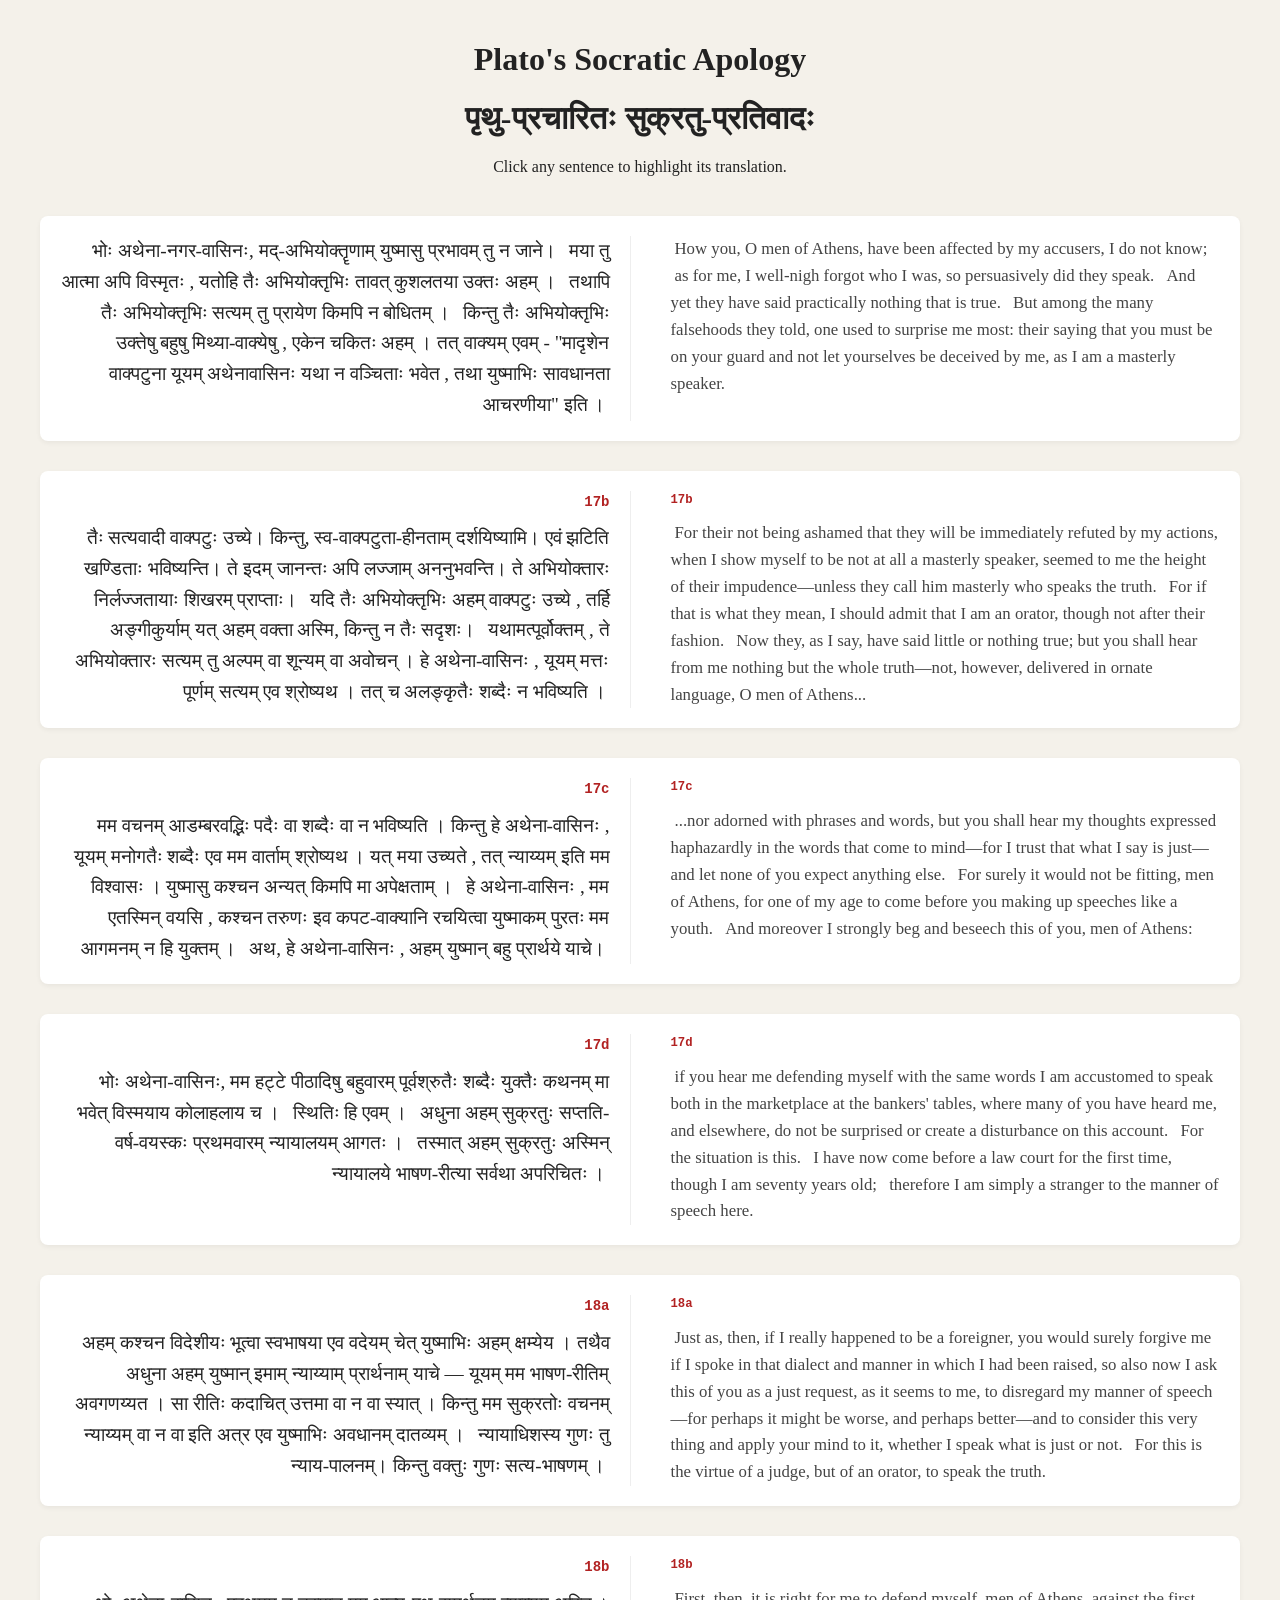
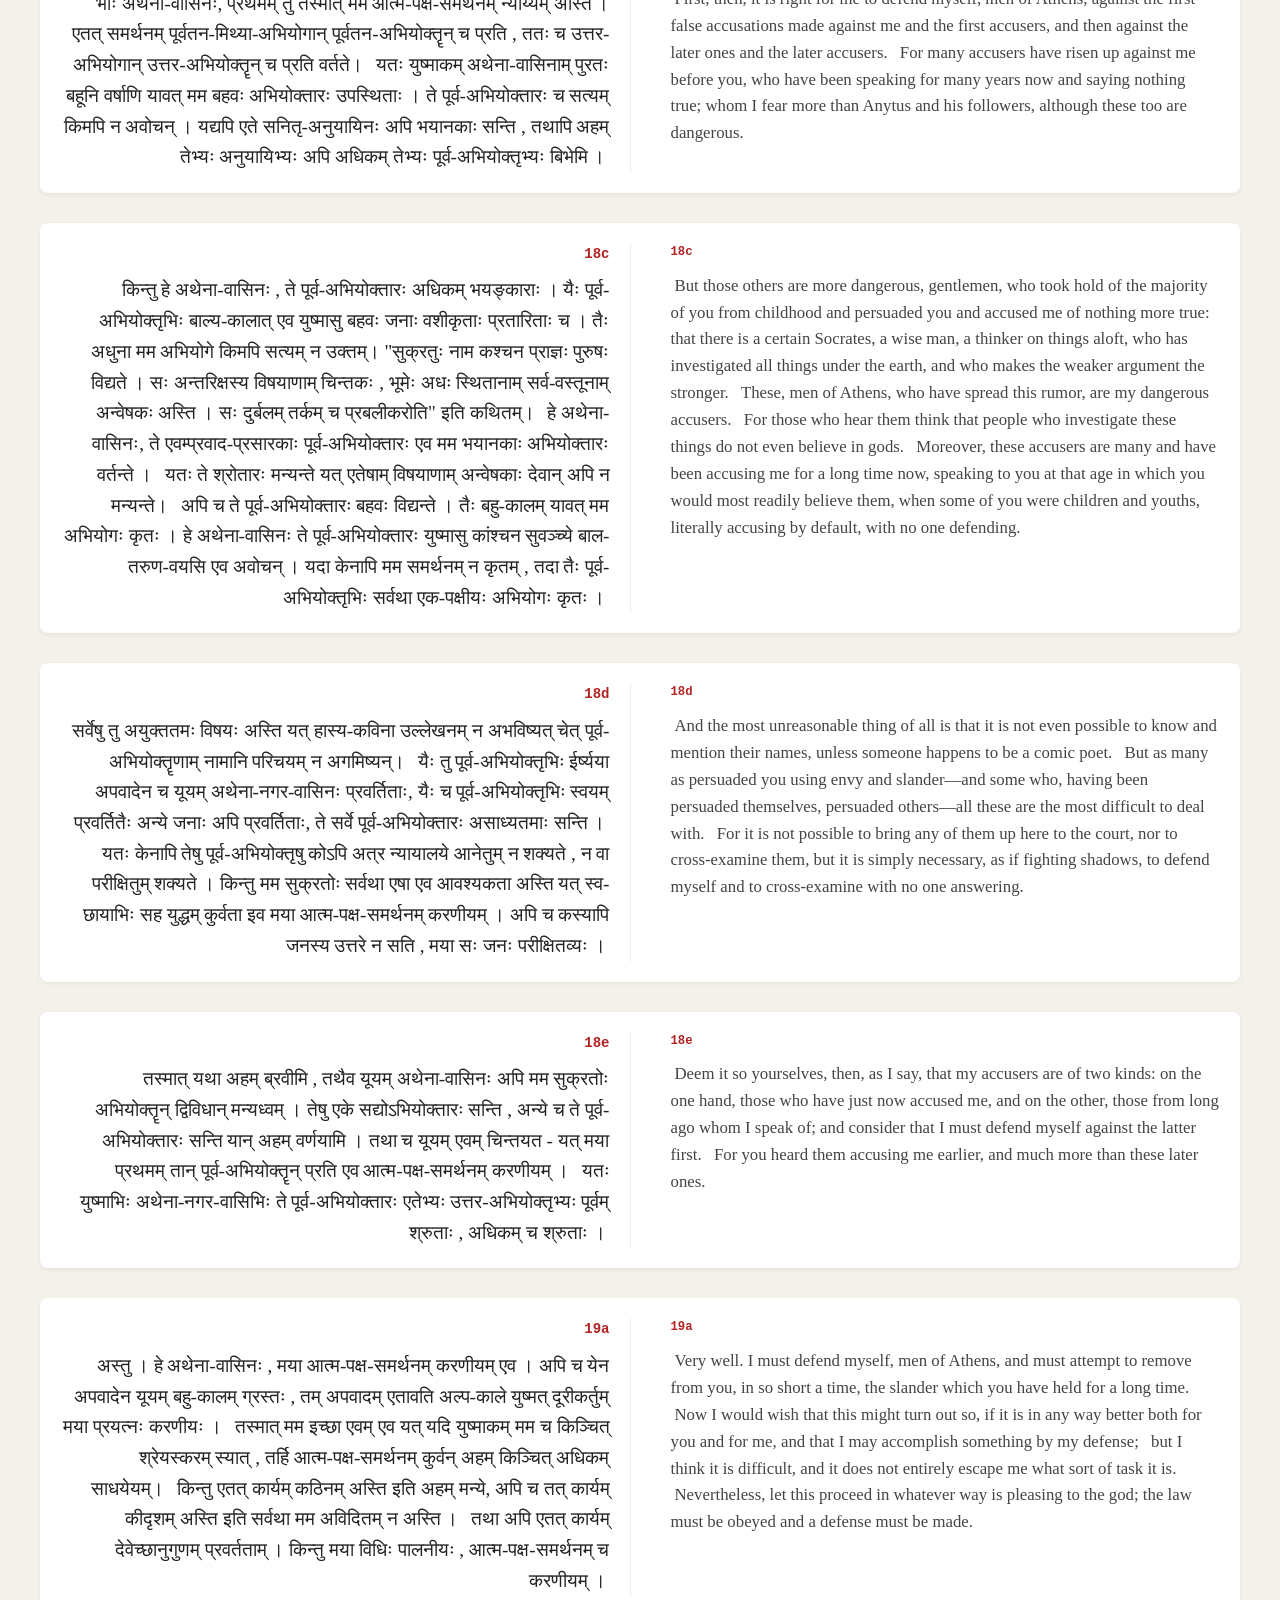
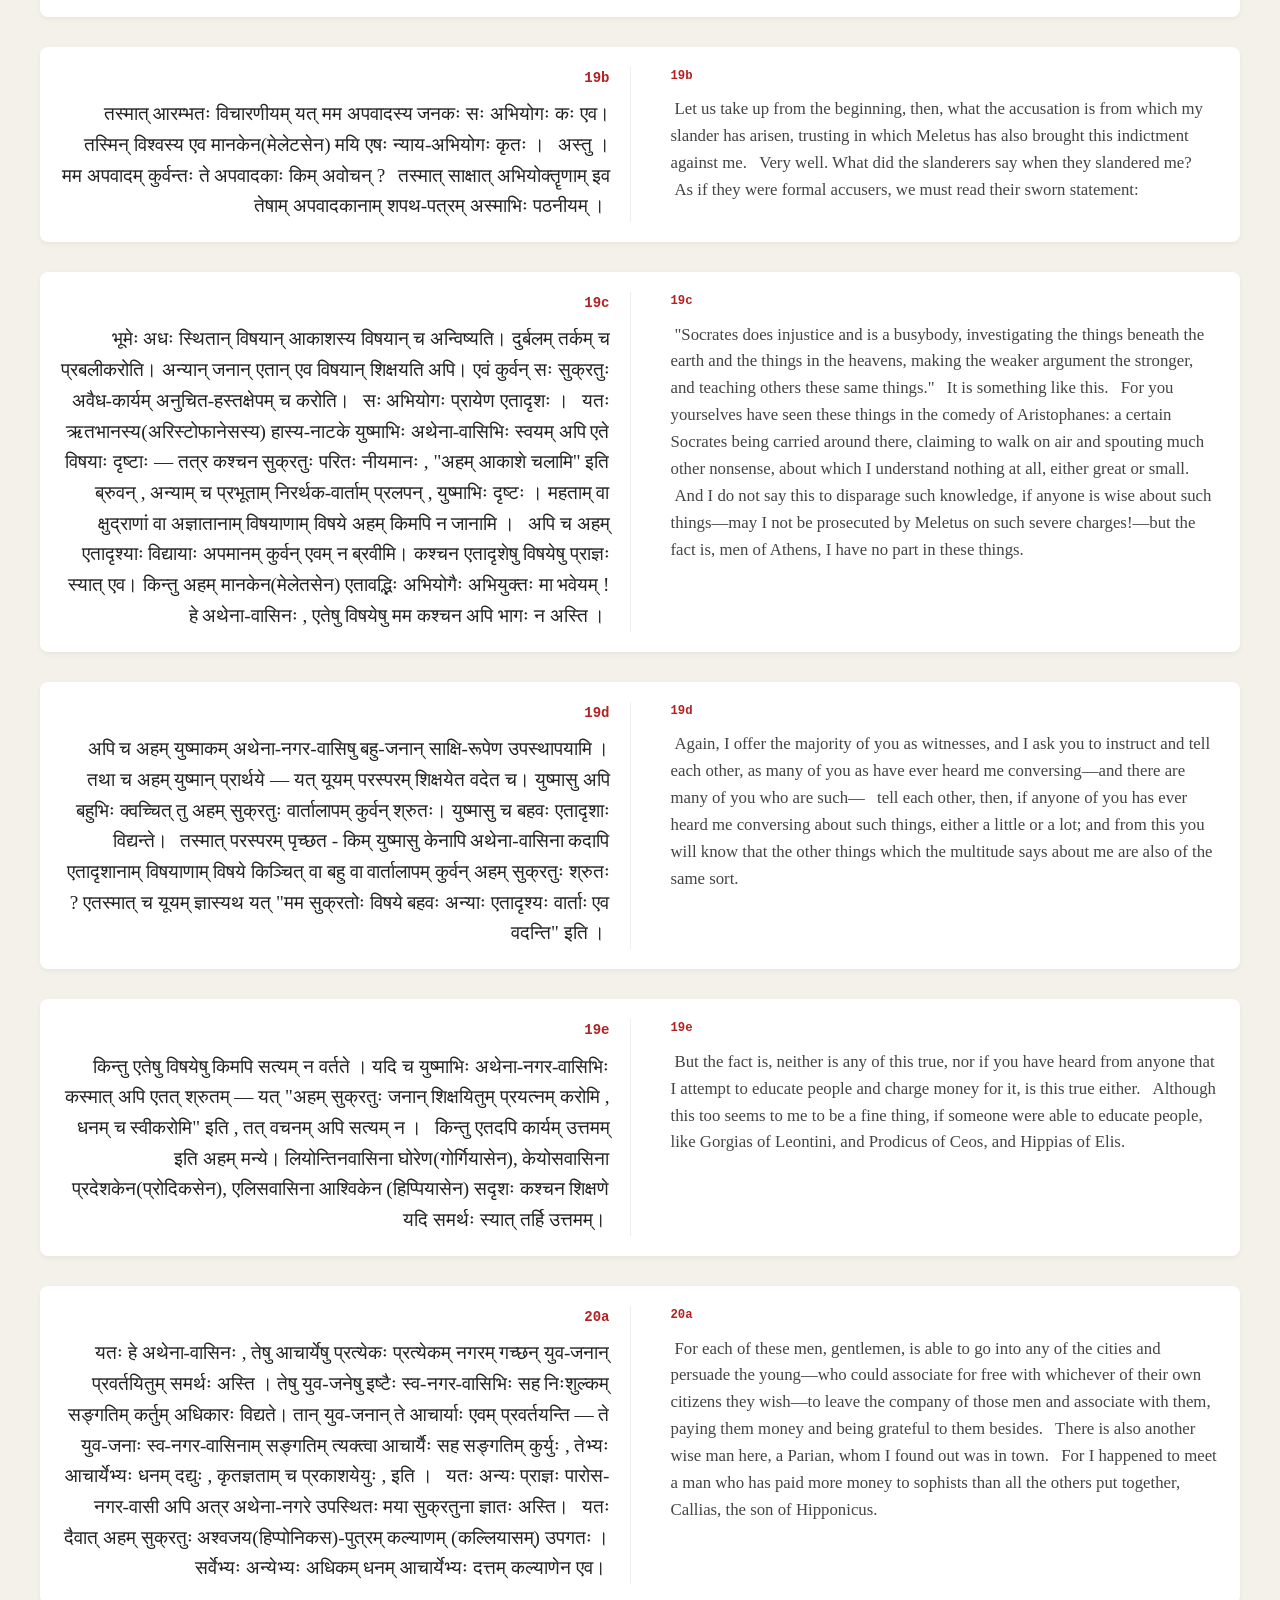
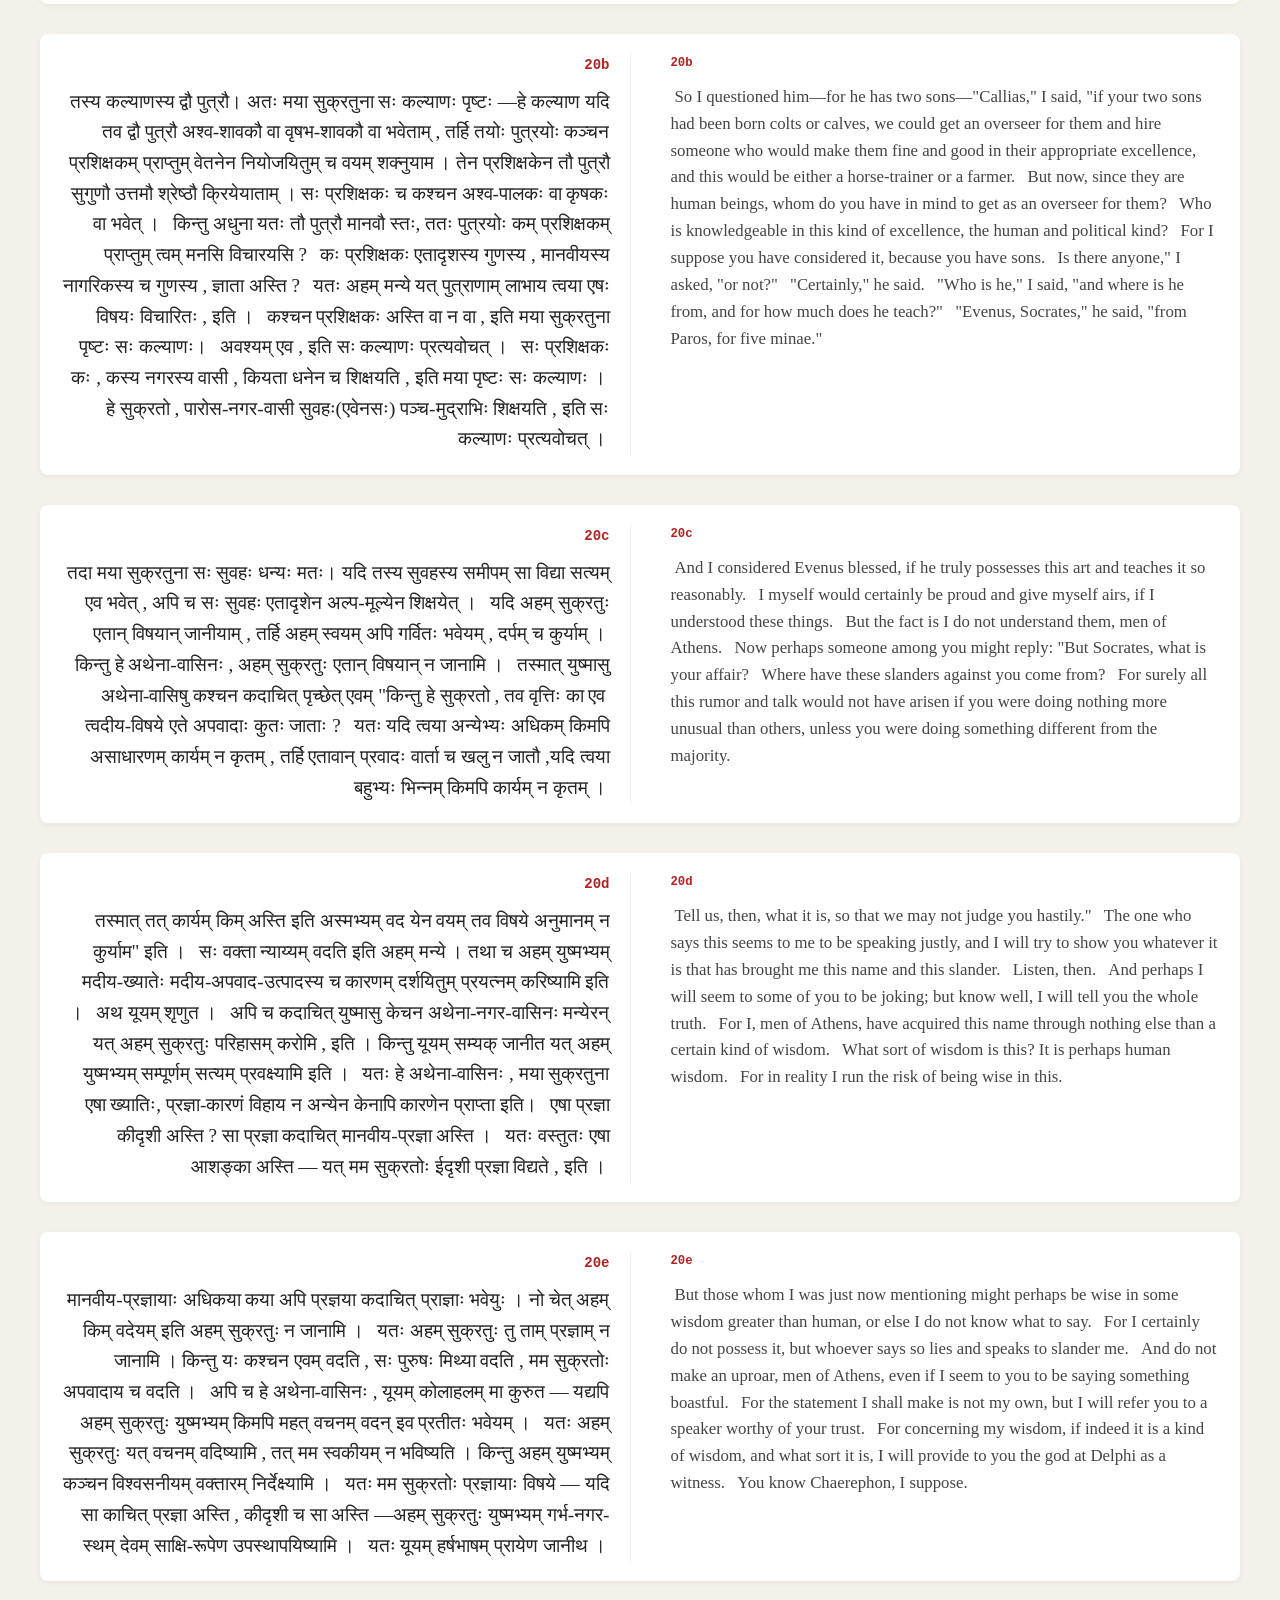
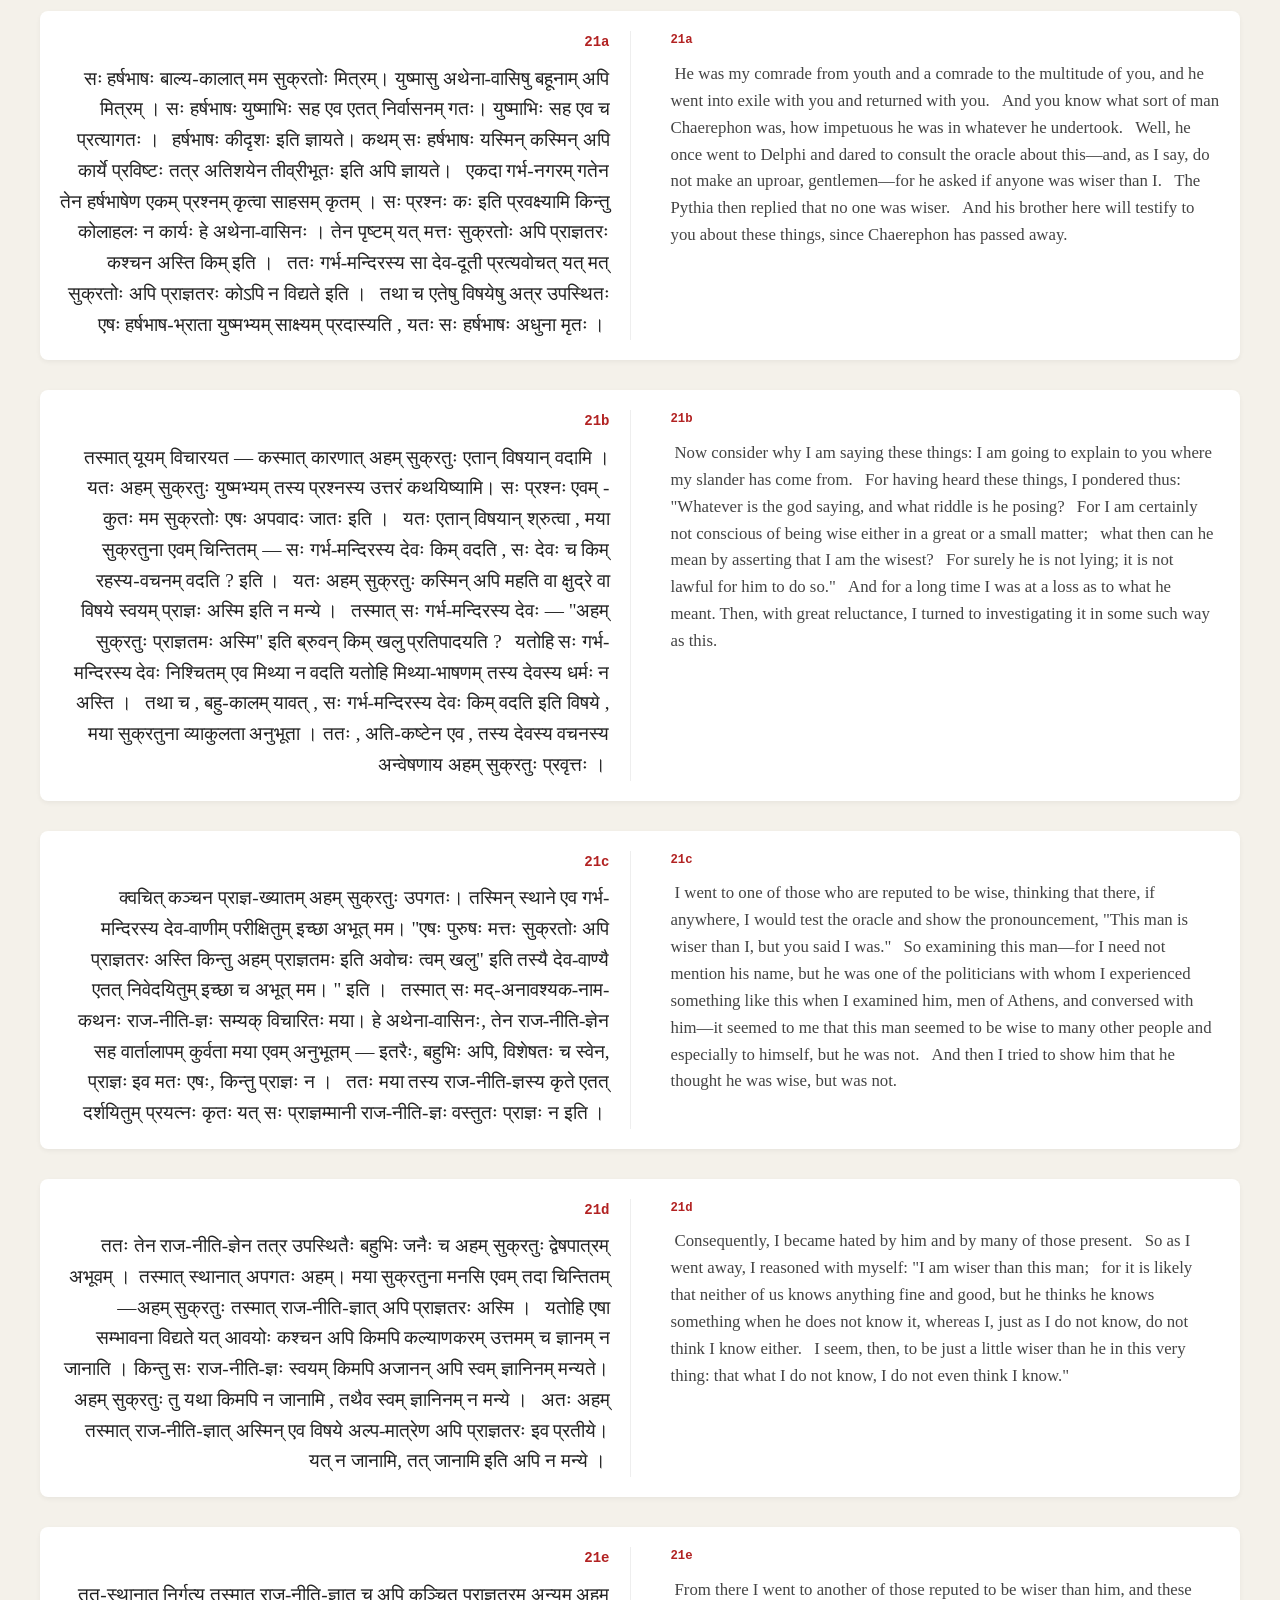
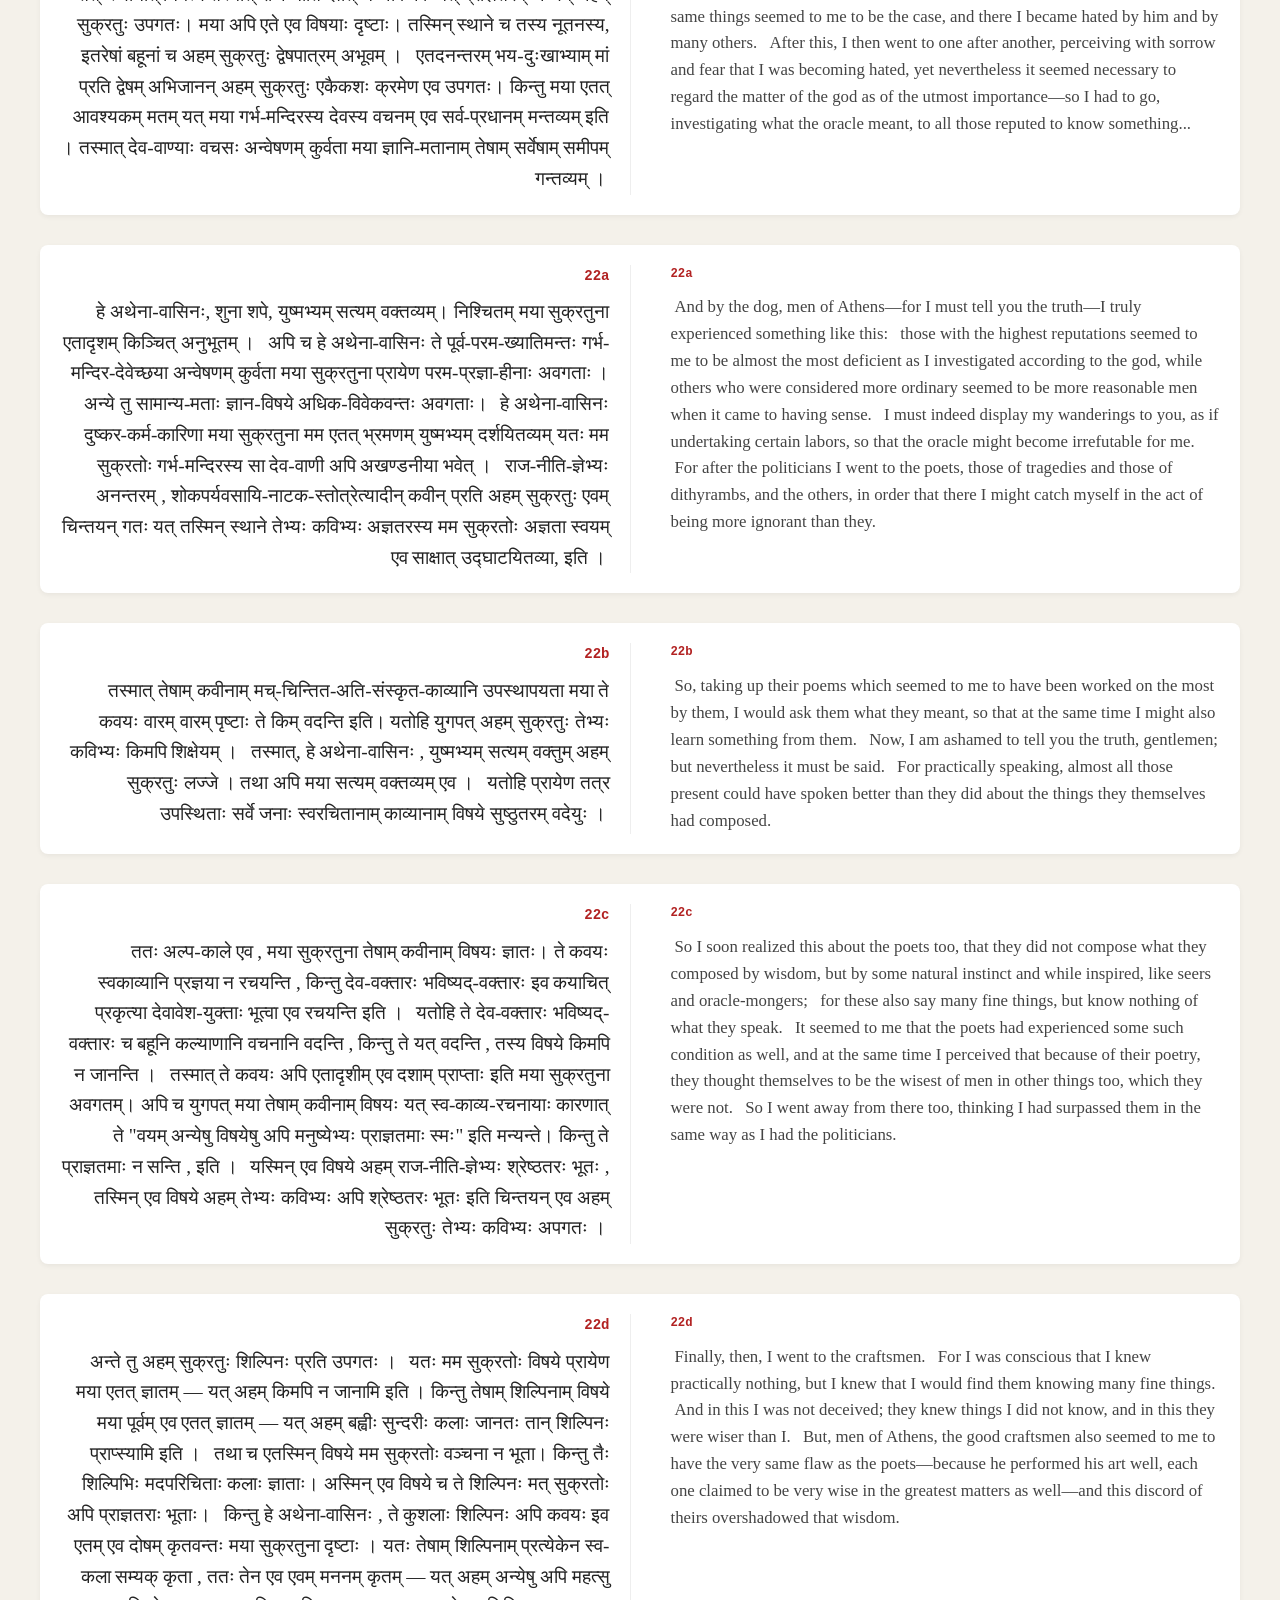
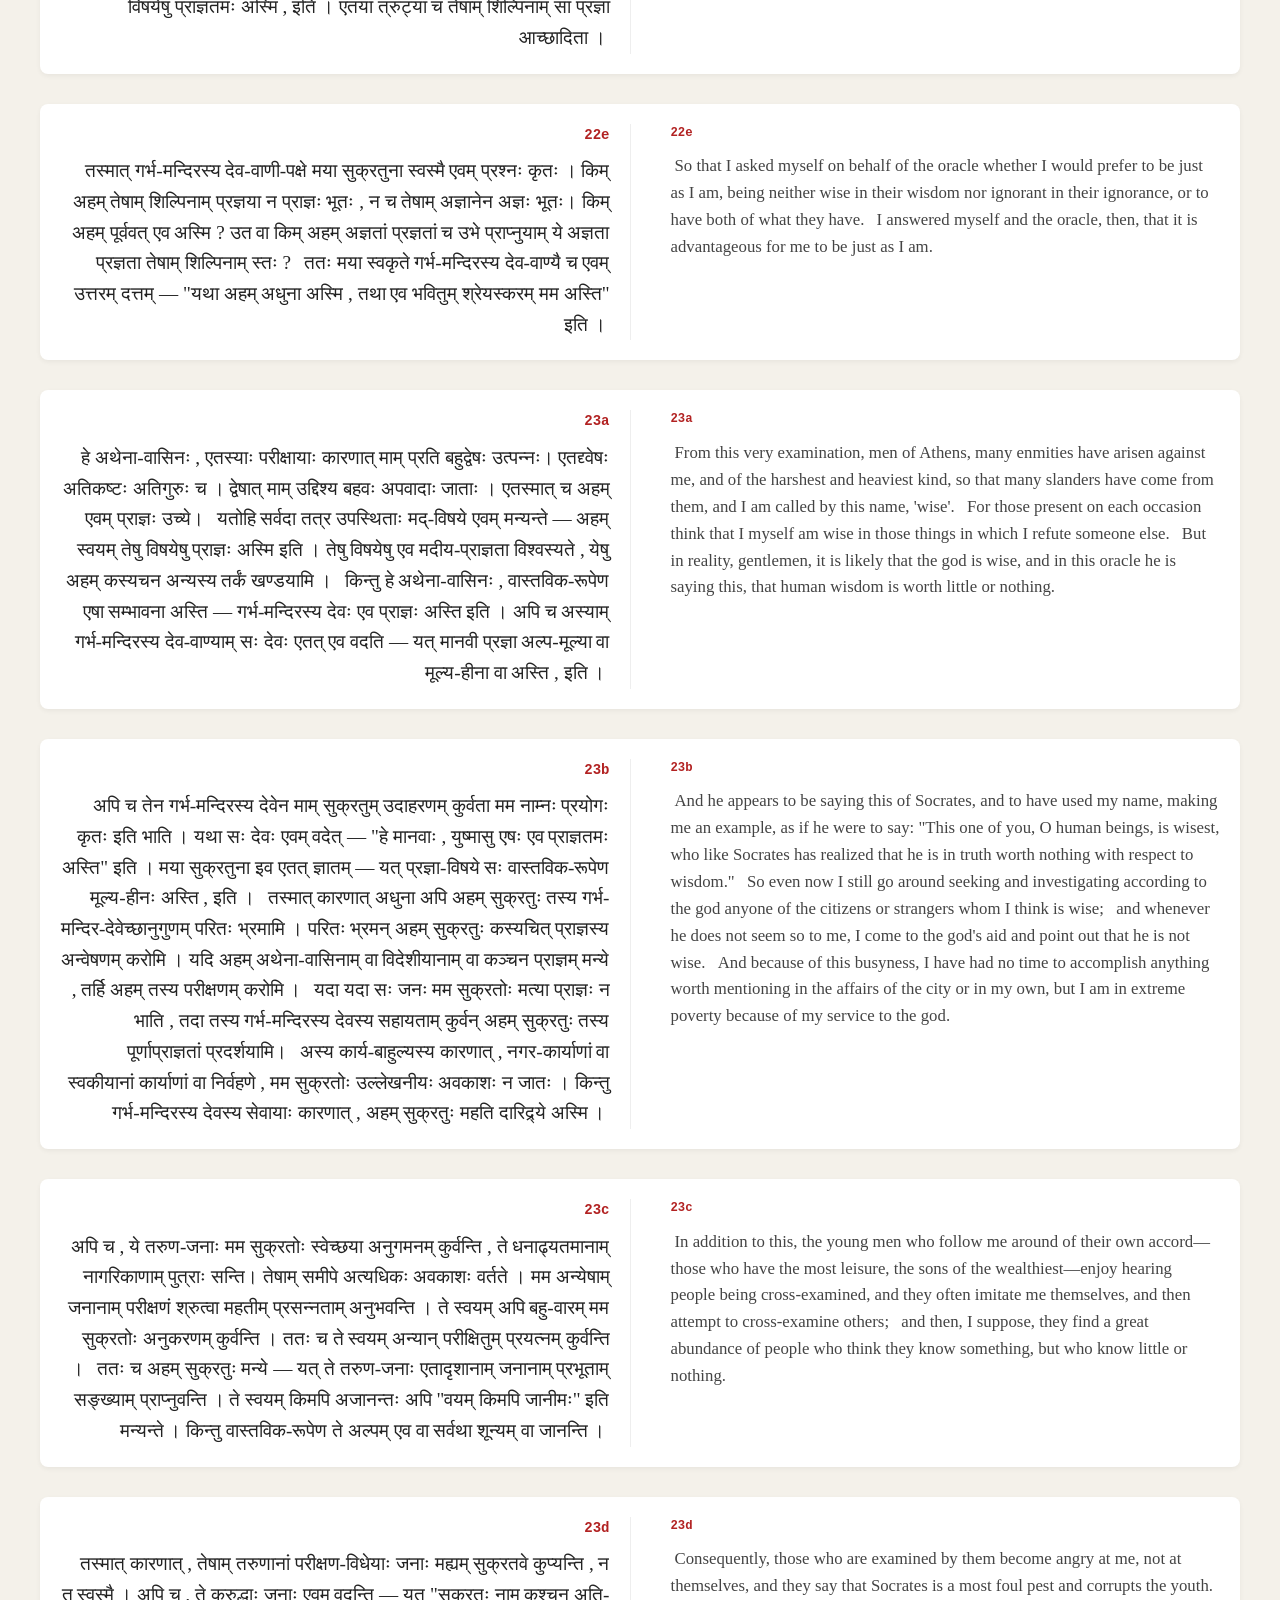
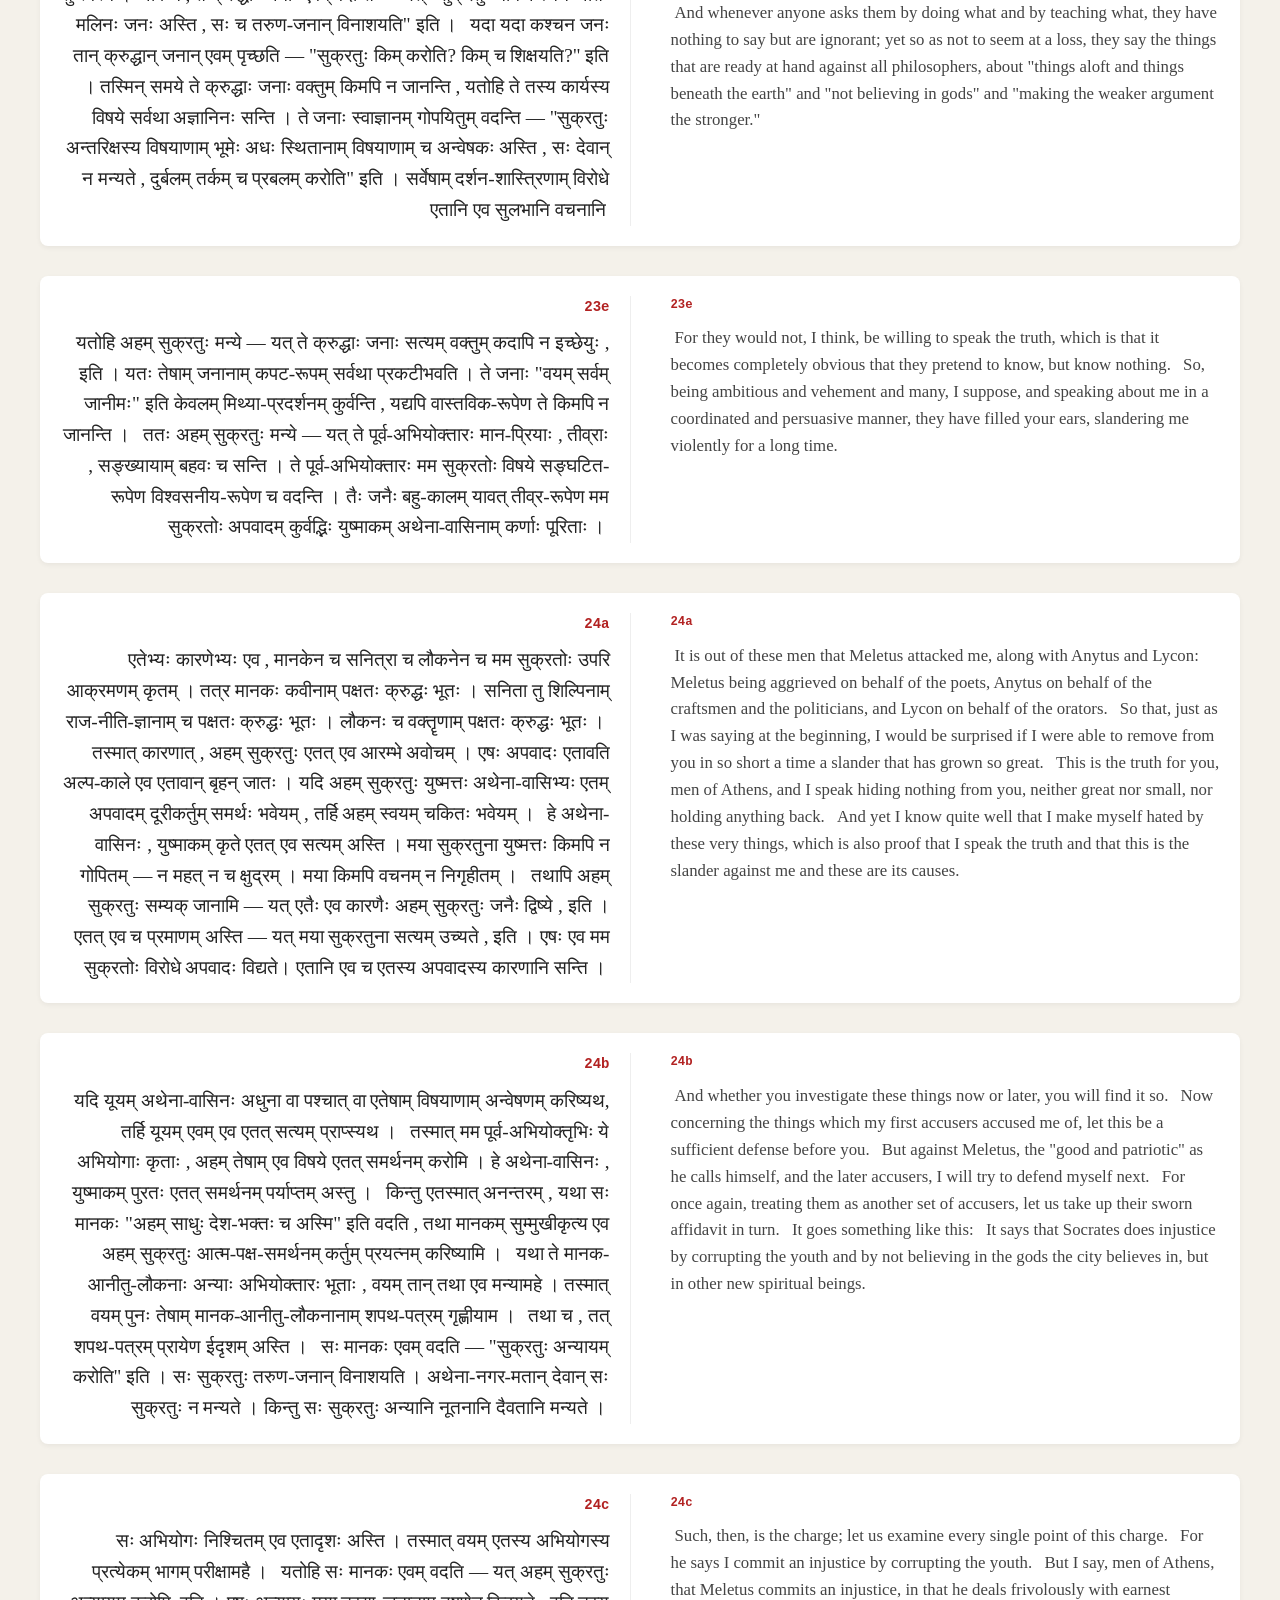
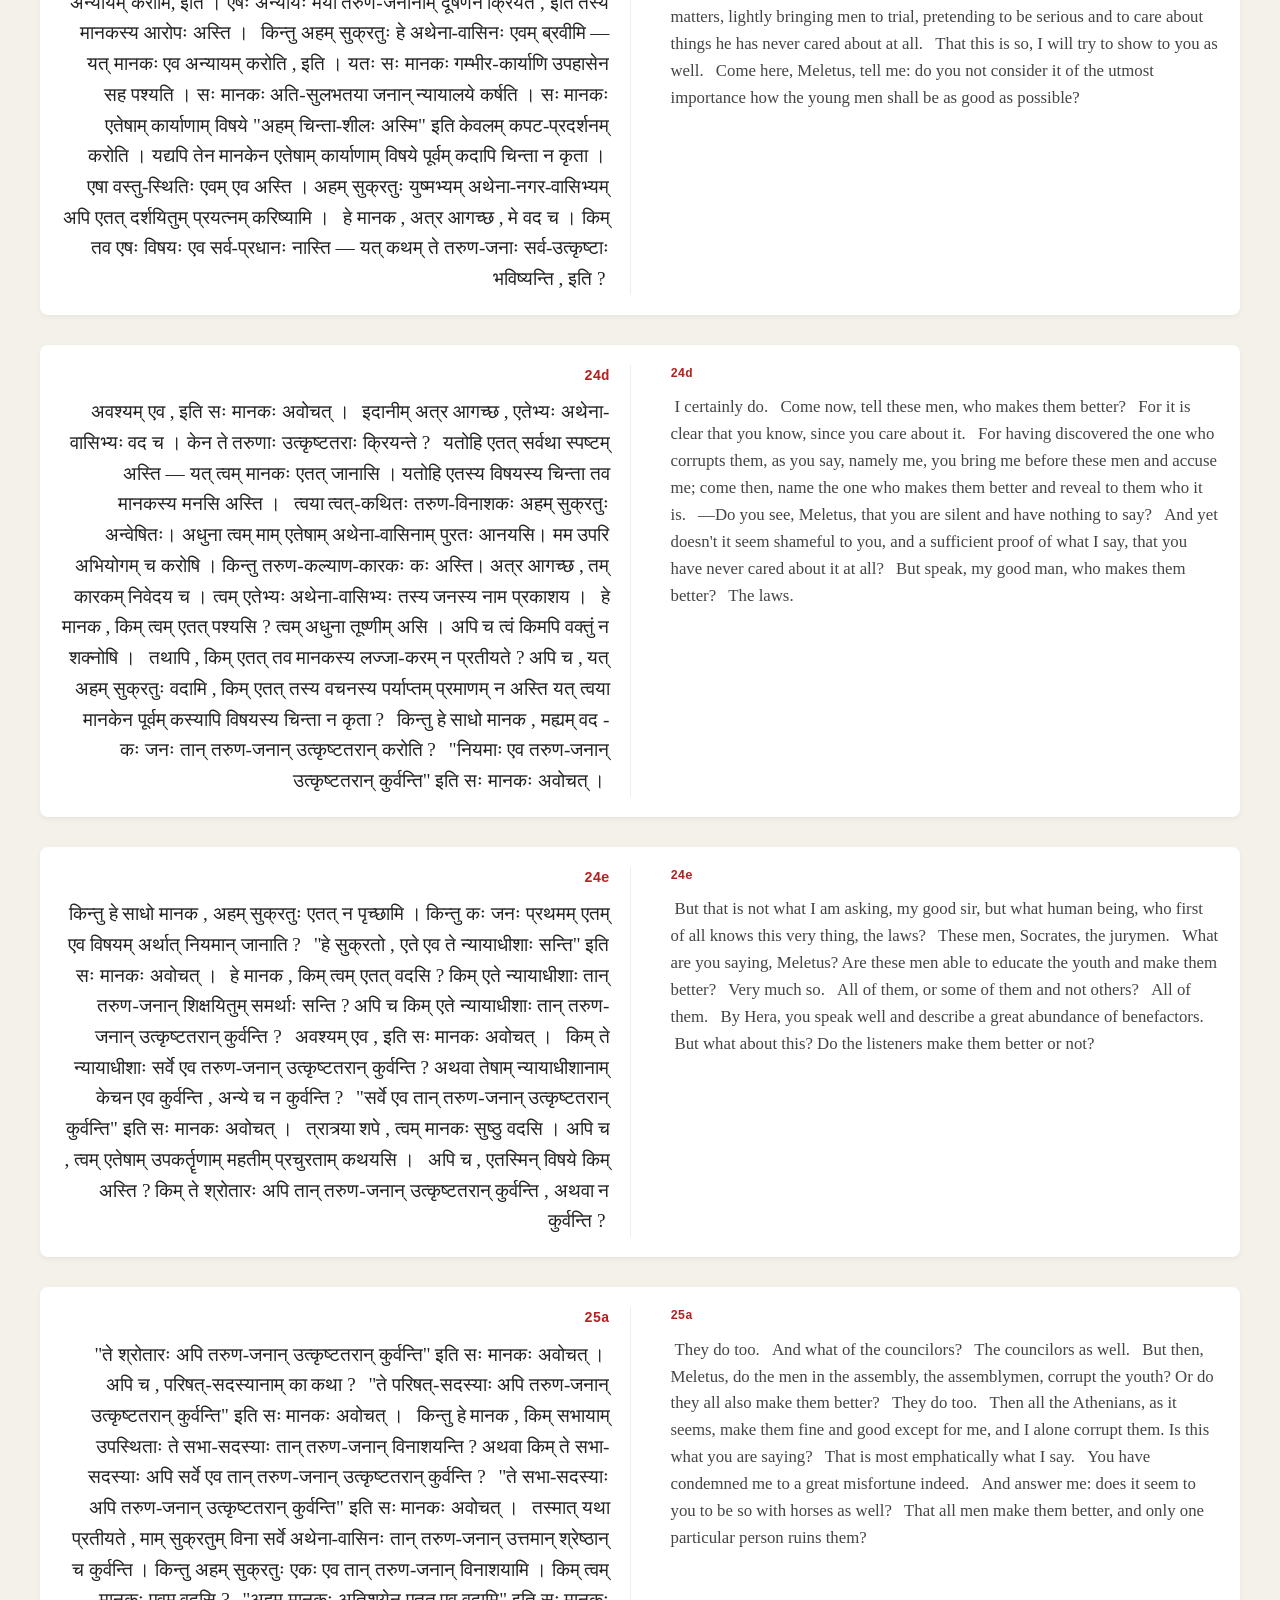
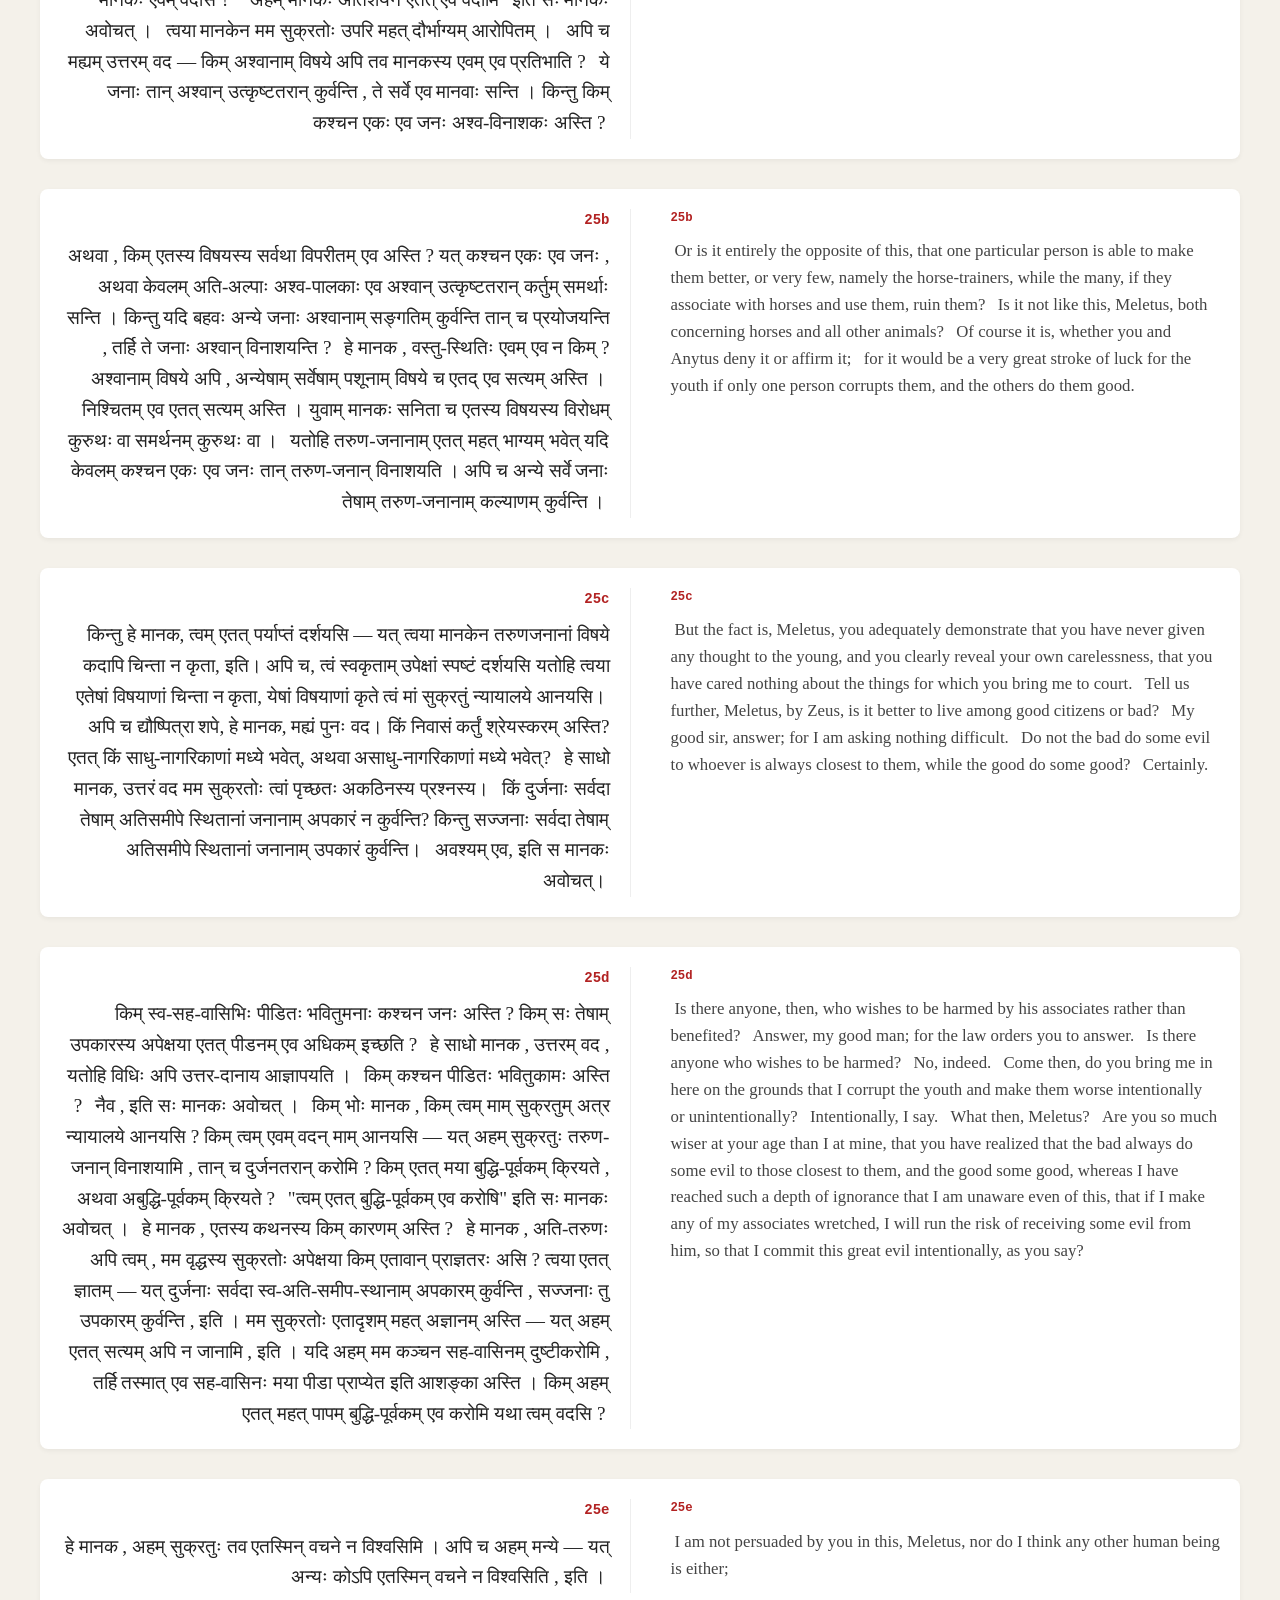
==== apologia.html @ d87faac5 "wip: 29" ====
<!DOCTYPE html>
<html lang="el">

<head>
  <meta charset="UTF-8">
  <title>Plato's Socractic Apology</title>
  <link rel="stylesheet" href="style.css">
</head>

<body>

  <header>
    <h1>Plato's Socratic Apology</h1>
    <h1>पृथु-प्रचारितः सुक्रतु-प्रतिवादः</h1>
    <p>Click any sentence to highlight its translation.</p>
  </header>

  <div class="container">
    <div class="para-block">
      <div class="skt-col">
        <span class="sentence" data-id="p1-s1">भोः अथेना-नगर-वासिनः, मद्-अभियोक्तॄणाम् युष्मासु प्रभावम् तु न जाने।</span>
        <span class="sentence" data-id="p1-s2">मया तु आत्मा अपि विस्मृतः , यतोहि तैः अभियोक्तृभिः तावत् कुशलतया उक्तः अहम् ।</span>
        <span class="sentence" data-id="p1-s3">तथापि तैः अभियोक्तृभिः सत्यम् तु प्रायेण किमपि न बोधितम् ।</span>
        <span class="sentence" data-id="p1-s4">किन्तु तैः अभियोक्तृभिः उक्तेषु बहुषु मिथ्या-वाक्येषु , एकेन चकितः अहम् । तत् वाक्यम् एवम् - "मादृशेन वाक्पटुना यूयम् अथेनावासिनः यथा न वञ्चिताः भवेत , तथा युष्माभिः सावधानता आचरणीया" इति ।</span>
      </div>
      <div class="english-col">
        <span class="sentence" data-id="p1-s1">How you, O men of Athens, have been affected by my accusers, I do not know;</span>
        <span class="sentence" data-id="p1-s2">as for me, I well-nigh forgot who I was, so persuasively did they speak.</span>
        <span class="sentence" data-id="p1-s3">And yet they have said practically nothing that is true.</span>
        <span class="sentence" data-id="p1-s4">But among the many falsehoods they told, one used to surprise me most: their saying that you must be on your guard and not let yourselves be deceived by me, as I am a masterly speaker.</span>
      </div>
    </div>

    <!-- Block 17b -->
    <div class="para-block">
      <div class="skt-col">
        <span class="stephanus">17b</span>
        <span class="sentence" data-id="p2-s1">तैः सत्यवादी वाक्पटुः उच्ये। किन्तु, स्व-वाक्पटुता-हीनताम् दर्शयिष्यामि। एवं झटिति खण्डिताः भविष्यन्ति। ते इदम् जानन्तः अपि लज्जाम् अननुभवन्ति। ते अभियोक्तारः निर्लज्जतायाः शिखरम् प्राप्ताः।</span>
        <span class="sentence" data-id="p2-s2">यदि तैः अभियोक्तृभिः अहम् वाक्पटुः उच्ये , तर्हि अङ्गीकुर्याम् यत् अहम् वक्ता अस्मि, किन्तु न तैः सदृशः।</span>
        <span class="sentence" data-id="p2-s3">यथामत्पूर्वोक्तम् , ते अभियोक्तारः सत्यम् तु अल्पम् वा शून्यम् वा अवोचन् । हे अथेना-वासिनः , यूयम् मत्तः पूर्णम् सत्यम् एव श्रोष्यथ । तत् च अलङ्कृतैः शब्दैः न भविष्यति ।</span>
      </div>
      <div class="english-col">
        <span class="stephanus">17b</span>
        <span class="sentence" data-id="p2-s1">For their not being ashamed that they will be immediately refuted by my actions, when I show myself to be not at all a masterly speaker, seemed to me the height of their impudence—unless they call him masterly who speaks the truth.</span>
        <span class="sentence" data-id="p2-s2">For if that is what they mean, I should admit that I am an orator, though not after their fashion.</span>
        <span class="sentence" data-id="p2-s3">Now they, as I say, have said little or nothing true; but you shall hear from me nothing but the whole truth—not, however, delivered in ornate language, O men of Athens...</span>
      </div>
    </div>

    <!-- Block 17c -->
    <div class="para-block">
      <div class="skt-col">
        <span class="stephanus">17c</span>
        <span class="sentence" data-id="p3-s1">मम वचनम् आडम्बरवद्भिः पदैः वा शब्दैः वा न भविष्यति । किन्तु हे अथेना-वासिनः , यूयम् मनोगतैः शब्दैः एव मम वार्ताम् श्रोष्यथ । यत् मया उच्यते , तत् न्याय्यम् इति मम विश्वासः । युष्मासु कश्चन अन्यत् किमपि मा अपेक्षताम् ।</span>
        <span class="sentence" data-id="p3-s2">हे अथेना-वासिनः , मम एतस्मिन् वयसि , कश्चन तरुणः इव कपट-वाक्यानि रचयित्वा युष्माकम् पुरतः मम आगमनम् न हि युक्तम् ।</span>
        <span class="sentence" data-id="p3-s3">अथ, हे अथेना-वासिनः , अहम् युष्मान् बहु प्रार्थये याचे।</span>
      </div>
      <div class="english-col">
        <span class="stephanus">17c</span>
        <span class="sentence" data-id="p3-s1">...nor adorned with phrases and words, but you shall hear my thoughts expressed haphazardly in the words that come to mind—for I trust that what I say is just—and let none of you expect anything else.</span>
        <span class="sentence" data-id="p3-s2">For surely it would not be fitting, men of Athens, for one of my age to come before you making up speeches like a youth.</span>
        <span class="sentence" data-id="p3-s3">And moreover I strongly beg and beseech this of you, men of Athens:</span>
      </div>
    </div>

    <!-- Block 17d -->
    <div class="para-block">
      <div class="skt-col">
        <span class="stephanus">17d</span>
        <span class="sentence" data-id="p3-s4">भोः अथेना-वासिनः, मम हट्टे पीठादिषु बहुवारम् पूर्वश्रुतैः शब्दैः युक्तैः कथनम् मा भवेत् विस्मयाय कोलाहलाय च ।</span>
        <span class="sentence" data-id="p3-s5">स्थितिः हि एवम् ।</span>
        <span class="sentence" data-id="p3-s6">अधुना अहम् सुक्रतुः सप्तति-वर्ष-वयस्कः प्रथमवारम् न्यायालयम् आगतः ।</span>
        <span class="sentence" data-id="p3-s7">तस्मात् अहम् सुक्रतुः अस्मिन् न्यायालये भाषण-रीत्या सर्वथा अपरिचितः ।</span>
      </div>
      <div class="english-col">
        <span class="stephanus">17d</span>
        <span class="sentence" data-id="p3-s4">if you hear me defending myself with the same words I am accustomed to speak both in the marketplace at the bankers' tables, where many of you have heard me, and elsewhere, do not be surprised or create a disturbance on this account.</span>
        <span class="sentence" data-id="p3-s5">For the situation is this.</span>
        <span class="sentence" data-id="p3-s6">I have now come before a law court for the first time, though I am seventy years old;</span>
        <span class="sentence" data-id="p3-s7">therefore I am simply a stranger to the manner of speech here.</span>
      </div>
    </div>

    <!-- Block 18a -->
    <div class="para-block">
      <div class="skt-col">
        <span class="stephanus">18a</span>
        <span class="sentence" data-id="p4-s1">अहम् कश्चन विदेशीयः भूत्वा स्वभाषया एव वदेयम् चेत् युष्माभिः अहम् क्षम्येय । तथैव अधुना अहम् युष्मान् इमाम् न्याय्याम् प्रार्थनाम् याचे — यूयम् मम भाषण-रीतिम् अवगणय्यत । सा रीतिः कदाचित् उत्तमा वा न वा स्यात् । किन्तु मम सुक्रतोः वचनम् न्याय्यम् वा न वा इति अत्र एव युष्माभिः अवधानम् दातव्यम् ।</span>
        <span class="sentence" data-id="p4-s2">न्यायाधिशस्य गुणः तु न्याय-पालनम्। किन्तु वक्तुः गुणः सत्य-भाषणम् ।</span>
      </div>
      <div class="english-col">
        <span class="stephanus">18a</span>
        <span class="sentence" data-id="p4-s1">Just as, then, if I really happened to be a foreigner, you would surely forgive me if I spoke in that dialect and manner in which I had been raised, so also now I ask this of you as a just request, as it seems to me, to disregard my manner of speech—for perhaps it might be worse, and perhaps better—and to consider this very thing and apply your mind to it, whether I speak what is just or not.</span>
        <span class="sentence" data-id="p4-s2">For this is the virtue of a judge, but of an orator, to speak the truth.</span>
      </div>
    </div>

    <!-- Block 18b -->
    <div class="para-block">
      <div class="skt-col">
        <span class="stephanus">18b</span>
        <span class="sentence" data-id="p5-s1">भोः अथेना-वासिनः, प्रथमम् तु तस्मात् मम आत्म-पक्ष-समर्थनम् न्याय्यम् अस्ति । एतत् समर्थनम् पूर्वतन-मिथ्या-अभियोगान् पूर्वतन-अभियोक्तॄन् च प्रति , ततः च उत्तर-अभियोगान् उत्तर-अभियोक्तॄन् च प्रति वर्तते।</span>
        <span class="sentence" data-id="p5-s2">यतः युष्माकम् अथेना-वासिनाम् पुरतः बहूनि वर्षाणि यावत् मम बहवः अभियोक्तारः उपस्थिताः । ते पूर्व-अभियोक्तारः च सत्यम् किमपि न अवोचन् । यद्यपि एते सनितृ-अनुयायिनः अपि भयानकाः सन्ति , तथापि अहम् तेभ्यः अनुयायिभ्यः अपि अधिकम् तेभ्यः पूर्व-अभियोक्तृभ्यः बिभेमि ।</span>
      </div>
      <div class="english-col">
        <span class="stephanus">18b</span>
        <span class="sentence" data-id="p5-s1">First, then, it is right for me to defend myself, men of Athens, against the first false accusations made against me and the first accusers, and then against the later ones and the later accusers.</span>
        <span class="sentence" data-id="p5-s2">For many accusers have risen up against me before you, who have been speaking for many years now and saying nothing true; whom I fear more than Anytus and his followers, although these too are dangerous.</span>
      </div>
    </div>

    <!-- Block 18c -->
    <div class="para-block">
      <div class="skt-col">
        <span class="stephanus">18c</span>
        <span class="sentence" data-id="p5-s3">किन्तु हे अथेना-वासिनः , ते पूर्व-अभियोक्तारः अधिकम् भयङ्काराः । यैः पूर्व-अभियोक्तृभिः बाल्य-कालात् एव युष्मासु बहवः जनाः वशीकृताः प्रतारिताः च । तैः अधुना मम अभियोगे किमपि सत्यम् न उक्तम्। "सुक्रतुः नाम कश्चन प्राज्ञः पुरुषः विद्यते । सः अन्तरिक्षस्य विषयाणाम् चिन्तकः , भूमेः अधः स्थितानाम् सर्व-वस्तूनाम् अन्वेषकः अस्ति । सः दुर्बलम् तर्कम् च प्रबलीकरोति" इति कथितम्।</span>
        <span class="sentence" data-id="p5-s4">हे अथेना-वासिनः, ते एवम्प्रवाद-प्रसारकाः पूर्व-अभियोक्तारः एव मम भयानकाः अभियोक्तारः वर्तन्ते ।</span>
        <span class="sentence" data-id="p5-s5">यतः ते श्रोतारः मन्यन्ते यत् एतेषाम् विषयाणाम् अन्वेषकाः देवान् अपि न मन्यन्ते।</span>
        <span class="sentence" data-id="p5-s6">अपि च ते पूर्व-अभियोक्तारः बहवः विद्यन्ते । तैः बहु-कालम् यावत् मम अभियोगः कृतः । हे अथेना-वासिनः ते पूर्व-अभियोक्तारः युष्मासु कांश्चन सुवञ्च्ये बाल-तरुण-वयसि एव अवोचन् । यदा केनापि मम समर्थनम् न कृतम् , तदा तैः पूर्व-अभियोक्तृभिः सर्वथा एक-पक्षीयः अभियोगः कृतः ।</span>
      </div>
      <div class="english-col">
        <span class="stephanus">18c</span>
        <span class="sentence" data-id="p5-s3">But those others are more dangerous, gentlemen, who took hold of the majority of you from childhood and persuaded you and accused me of nothing more true: that there is a certain Socrates, a wise man, a thinker on things aloft, who has investigated all things under the earth, and who makes the weaker argument the stronger.</span>
        <span class="sentence" data-id="p5-s4">These, men of Athens, who have spread this rumor, are my dangerous accusers.</span>
        <span class="sentence" data-id="p5-s5">For those who hear them think that people who investigate these things do not even believe in gods.</span>
        <span class="sentence" data-id="p5-s6">Moreover, these accusers are many and have been accusing me for a long time now, speaking to you at that age in which you would most readily believe them, when some of you were children and youths, literally accusing by default, with no one defending.</span>
      </div>
    </div>

    <!-- Block 18d -->
    <div class="para-block">
      <div class="skt-col">
        <span class="stephanus">18d</span>
        <span class="sentence" data-id="p5-s7">सर्वेषु तु अयुक्ततमः विषयः अस्ति यत् हास्य-कविना उल्लेखनम् न अभविष्यत् चेत् पूर्व-अभियोक्तॄणाम् नामानि परिचयम् न अगमिष्यन्।</span>
        <span class="sentence" data-id="p5-s8">यैः तु पूर्व-अभियोक्तृभिः ईर्ष्यया अपवादेन च यूयम् अथेना-नगर-वासिनः प्रवर्तिताः, यैः च पूर्व-अभियोक्तृभिः स्वयम् प्रवर्तितैः अन्ये जनाः अपि प्रवर्तिताः, ते सर्वे पूर्व-अभियोक्तारः असाध्यतमाः सन्ति ।</span>
        <span class="sentence" data-id="p5-s9">यतः केनापि तेषु पूर्व-अभियोक्तृषु कोऽपि अत्र न्यायालये आनेतुम् न शक्यते , न वा परीक्षितुम् शक्यते । किन्तु मम सुक्रतोः सर्वथा एषा एव आवश्यकता अस्ति यत् स्व-छायाभिः सह युद्धम् कुर्वता इव मया आत्म-पक्ष-समर्थनम् करणीयम् । अपि च कस्यापि जनस्य उत्तरे न सति , मया सः जनः परीक्षितव्यः ।</span>
      </div>
      <div class="english-col">
        <span class="stephanus">18d</span>
        <span class="sentence" data-id="p5-s7">And the most unreasonable thing of all is that it is not even possible to know and mention their names, unless someone happens to be a comic poet.</span>
        <span class="sentence" data-id="p5-s8">But as many as persuaded you using envy and slander—and some who, having been persuaded themselves, persuaded others—all these are the most difficult to deal with.</span>
        <span class="sentence" data-id="p5-s9">For it is not possible to bring any of them up here to the court, nor to cross-examine them, but it is simply necessary, as if fighting shadows, to defend myself and to cross-examine with no one answering.</span>
      </div>
    </div>

    <!-- Block 18e -->
    <div class="para-block">
      <div class="skt-col">
        <span class="stephanus">18e</span>
        <span class="sentence" data-id="p5-s10">तस्मात् यथा अहम् ब्रवीमि , तथैव यूयम् अथेना-वासिनः अपि मम सुक्रतोः अभियोक्तॄन् द्विविधान् मन्यध्वम् । तेषु एके सद्योऽभियोक्तारः सन्ति , अन्ये च ते पूर्व-अभियोक्तारः सन्ति यान् अहम् वर्णयामि । तथा च यूयम् एवम् चिन्तयत - यत् मया प्रथमम् तान् पूर्व-अभियोक्तॄन् प्रति एव आत्म-पक्ष-समर्थनम् करणीयम् ।</span>
        <span class="sentence" data-id="p5-s11">यतः युष्माभिः अथेना-नगर-वासिभिः ते पूर्व-अभियोक्तारः एतेभ्यः उत्तर-अभियोक्तृभ्यः पूर्वम् श्रुताः , अधिकम् च श्रुताः ।</span>
      </div>
      <div class="english-col">
        <span class="stephanus">18e</span>
        <span class="sentence" data-id="p5-s10">Deem it so yourselves, then, as I say, that my accusers are of two kinds: on the one hand, those who have just now accused me, and on the other, those from long ago whom I speak of; and consider that I must defend myself against the latter first.</span>
        <span class="sentence" data-id="p5-s11">For you heard them accusing me earlier, and much more than these later ones.</span>
      </div>
    </div>

    <!-- Block 19a -->
    <div class="para-block">
      <div class="skt-col">
        <span class="stephanus">19a</span>
        <span class="sentence" data-id="p6-s1">अस्तु । हे अथेना-वासिनः , मया आत्म-पक्ष-समर्थनम् करणीयम् एव । अपि च येन अपवादेन यूयम् बहु-कालम् ग्रस्तः , तम् अपवादम् एतावति अल्प-काले युष्मत् दूरीकर्तुम् मया प्रयत्नः करणीयः ।</span>
        <span class="sentence" data-id="p6-s2">तस्मात् मम इच्छा एवम् एव यत् यदि युष्माकम् मम च किञ्चित् श्रेयस्करम् स्यात् , तर्हि आत्म-पक्ष-समर्थनम् कुर्वन् अहम् किञ्चित् अधिकम् साधयेयम्।</span>
        <span class="sentence" data-id="p6-s3">किन्तु एतत् कार्यम् कठिनम् अस्ति इति अहम् मन्ये, अपि च तत् कार्यम् कीदृशम् अस्ति इति सर्वथा मम अविदितम् न अस्ति ।</span>
        <span class="sentence" data-id="p6-s4">तथा अपि एतत् कार्यम् देवेच्छानुगुणम् प्रवर्तताम् । किन्तु मया विधिः पालनीयः , आत्म-पक्ष-समर्थनम् च करणीयम् ।</span>
      </div>
      <div class="english-col">
        <span class="stephanus">19a</span>
        <span class="sentence" data-id="p6-s1">Very well. I must defend myself, men of Athens, and must attempt to remove from you, in so short a time, the slander which you have held for a long time.</span>
        <span class="sentence" data-id="p6-s2">Now I would wish that this might turn out so, if it is in any way better both for you and for me, and that I may accomplish something by my defense;</span>
        <span class="sentence" data-id="p6-s3">but I think it is difficult, and it does not entirely escape me what sort of task it is.</span>
        <span class="sentence" data-id="p6-s4">Nevertheless, let this proceed in whatever way is pleasing to the god; the law must be obeyed and a defense must be made.</span>
      </div>
    </div>

    <!-- Block 19b -->
    <div class="para-block">
      <div class="skt-col">
        <span class="stephanus">19b</span>
        <span class="sentence" data-id="p7-s1">तस्मात् आरम्भतः विचारणीयम् यत् मम अपवादस्य जनकः सः अभियोगः कः एव। तस्मिन् विश्वस्य एव मानकेन(मेलेटसेन) मयि एषः न्याय-अभियोगः कृतः ।</span>
        <span class="sentence" data-id="p7-s2">अस्तु । मम अपवादम् कुर्वन्तः ते अपवादकाः किम् अवोचन् ?</span>
        <span class="sentence" data-id="p7-s3">तस्मात् साक्षात् अभियोक्तॄणाम् इव तेषाम् अपवादकानाम् शपथ-पत्रम् अस्माभिः पठनीयम् ।</span>
      </div>
      <div class="english-col">
        <span class="stephanus">19b</span>
        <span class="sentence" data-id="p7-s1">Let us take up from the beginning, then, what the accusation is from which my slander has arisen, trusting in which Meletus has also brought this indictment against me.</span>
        <span class="sentence" data-id="p7-s2">Very well. What did the slanderers say when they slandered me?</span>
        <span class="sentence" data-id="p7-s3">As if they were formal accusers, we must read their sworn statement:</span>
      </div>
    </div>

    <!-- Block 19c -->
    <div class="para-block">
      <div class="skt-col">
        <span class="stephanus">19c</span>
        <span class="sentence" data-id="p7-s4">भूमेः अधः स्थितान् विषयान् आकाशस्य विषयान् च अन्विष्यति। दुर्बलम् तर्कम् च प्रबलीकरोति। अन्यान् जनान् एतान् एव विषयान् शिक्षयति अपि। एवं कुर्वन् सः सुक्रतुः अवैध-कार्यम् अनुचित-हस्तक्षेपम् च करोति।</span>
        <span class="sentence" data-id="p7-s5">सः अभियोगः प्रायेण एतादृशः ।</span>
        <span class="sentence" data-id="p7-s6">यतः ऋतभानस्य(अरिस्टोफानेसस्य) हास्य-नाटके युष्माभिः अथेना-वासिभिः स्वयम् अपि एते विषयाः दृष्टाः — तत्र कश्चन सुक्रतुः परितः नीयमानः , "अहम् आकाशे चलामि" इति ब्रुवन् , अन्याम् च प्रभूताम् निरर्थक-वार्ताम् प्रलपन् , युष्माभिः दृष्टः । महताम् वा क्षुद्राणां वा अज्ञातानाम् विषयाणाम् विषये अहम् किमपि न जानामि ।</span>
        <span class="sentence" data-id="p8-s1">अपि च अहम् एतादृश्याः विद्यायाः अपमानम् कुर्वन् एवम् न ब्रवीमि। कश्चन एतादृशेषु विषयेषु प्राज्ञः स्यात् एव। किन्तु अहम् मानकेन(मेलेतसेन) एतावद्भिः अभियोगैः अभियुक्तः मा भवेयम् ! हे अथेना-वासिनः , एतेषु विषयेषु मम कश्चन अपि भागः न अस्ति ।</span>
      </div>
      <div class="english-col">
        <span class="stephanus">19c</span>
        <span class="sentence" data-id="p7-s4">"Socrates does injustice and is a busybody, investigating the things beneath the earth and the things in the heavens, making the weaker argument the stronger, and teaching others these same things."</span>
        <span class="sentence" data-id="p7-s5">It is something like this.</span>
        <span class="sentence" data-id="p7-s6">For you yourselves have seen these things in the comedy of Aristophanes: a certain Socrates being carried around there, claiming to walk on air and spouting much other nonsense, about which I understand nothing at all, either great or small.</span>
        <span class="sentence" data-id="p8-s1">And I do not say this to disparage such knowledge, if anyone is wise about such things—may I not be prosecuted by Meletus on such severe charges!—but the fact is, men of Athens, I have no part in these things.</span>
      </div>
    </div>

    <!-- Block 19d -->
    <div class="para-block">
      <div class="skt-col">
        <span class="stephanus">19d</span>
        <span class="sentence" data-id="p8-s2">अपि च अहम् युष्माकम् अथेना-नगर-वासिषु बहु-जनान् साक्षि-रूपेण उपस्थापयामि । तथा च अहम् युष्मान् प्रार्थये — यत् यूयम् परस्परम् शिक्षयेत वदेत च। युष्मासु अपि बहुभिः क्वच्चित् तु अहम् सुक्रतुः वार्तालापम् कुर्वन् श्रुतः। युष्मासु च बहवः एतादृशाः विद्यन्ते।</span>
        <span class="sentence" data-id="p8-s3">तस्मात् परस्परम् पृच्छत - किम् युष्मासु केनापि अथेना-वासिना कदापि एतादृशानाम् विषयाणाम् विषये किञ्चित् वा बहु वा वार्तालापम् कुर्वन् अहम् सुक्रतुः श्रुतः ? एतस्मात् च यूयम् ज्ञास्यथ यत् "मम सुक्रतोः विषये बहवः अन्याः एतादृश्यः वार्ताः एव वदन्ति" इति ।</span>
      </div>
      <div class="english-col">
        <span class="stephanus">19d</span>
        <span class="sentence" data-id="p8-s2">Again, I offer the majority of you as witnesses, and I ask you to instruct and tell each other, as many of you as have ever heard me conversing—and there are many of you who are such—</span>
        <span class="sentence" data-id="p8-s3">tell each other, then, if anyone of you has ever heard me conversing about such things, either a little or a lot; and from this you will know that the other things which the multitude says about me are also of the same sort.</span>
      </div>
    </div>

    <!-- Block 19e -->
    <div class="para-block">
      <div class="skt-col">
        <span class="stephanus">19e</span>
        <span class="sentence" data-id="p9-s1">किन्तु एतेषु विषयेषु किमपि सत्यम् न वर्तते । यदि च युष्माभिः अथेना-नगर-वासिभिः कस्मात् अपि एतत् श्रुतम् — यत् "अहम् सुक्रतुः जनान् शिक्षयितुम् प्रयत्नम् करोमि , धनम् च स्वीकरोमि" इति , तत् वचनम् अपि सत्यम् न ।</span>
        <span class="sentence" data-id="p9-s2">किन्तु एतदपि कार्यम् उत्तमम् इति अहम् मन्ये। लियोन्तिनवासिना घोरेण(गोर्गियासेन), केयोसवासिना प्रदेशकेन(प्रोदिकसेन), एलिसवासिना आश्विकेन (हिप्पियासेन) सदृशः कश्चन शिक्षणे यदि समर्थः स्यात् तर्हि उत्तमम्।</span>
      </div>
      <div class="english-col">
        <span class="stephanus">19e</span>
        <span class="sentence" data-id="p9-s1">But the fact is, neither is any of this true, nor if you have heard from anyone that I attempt to educate people and charge money for it, is this true either.</span>
        <span class="sentence" data-id="p9-s2">Although this too seems to me to be a fine thing, if someone were able to educate people, like Gorgias of Leontini, and Prodicus of Ceos, and Hippias of Elis.</span>
      </div>
    </div>

    <!-- Block 20a -->
    <div class="para-block">
      <div class="skt-col">
        <span class="stephanus">20a</span>
        <span class="sentence" data-id="p10-s1">यतः हे अथेना-वासिनः , तेषु आचार्येषु प्रत्येकः प्रत्येकम् नगरम् गच्छन् युव-जनान् प्रवर्तयितुम् समर्थः अस्ति । तेषु युव-जनेषु इष्टैः स्व-नगर-वासिभिः सह निःशुल्कम् सङ्गतिम् कर्तुम् अधिकारः विद्यते। तान् युव-जनान् ते आचार्याः एवम् प्रवर्तयन्ति — ते युव-जनाः स्व-नगर-वासिनाम् सङ्गतिम् त्यक्त्वा आचार्यैः सह सङ्गतिम् कुर्युः , तेभ्यः आचार्येभ्यः धनम् दद्युः , कृतज्ञताम् च प्रकाशयेयुः , इति ।</span>
        <span class="sentence" data-id="p10-s2">यतः अन्यः प्राज्ञः पारोस-नगर-वासी अपि अत्र अथेना-नगरे उपस्थितः मया सुक्रतुना ज्ञातः अस्ति।</span>
        <span class="sentence" data-id="p10-s3">यतः दैवात् अहम् सुक्रतुः अश्वजय(हिप्पोनिकस)-पुत्रम् कल्याणम् (कल्लियासम्) उपगतः । सर्वेभ्यः अन्येभ्यः अधिकम् धनम् आचार्येभ्यः दत्तम् कल्याणेन एव।</span>
      </div>
      <div class="english-col">
        <span class="stephanus">20a</span>
        <span class="sentence" data-id="p10-s1">For each of these men, gentlemen, is able to go into any of the cities and persuade the young—who could associate for free with whichever of their own citizens they wish—to leave the company of those men and associate with them, paying them money and being grateful to them besides.</span>
        <span class="sentence" data-id="p10-s2">There is also another wise man here, a Parian, whom I found out was in town.</span>
        <span class="sentence" data-id="p10-s3">For I happened to meet a man who has paid more money to sophists than all the others put together, Callias, the son of Hipponicus.</span>
      </div>
    </div>

    <!-- Block 20b -->
    <div class="para-block">
      <div class="skt-col">
        <span class="stephanus">20b</span>
        <span class="sentence" data-id="p10-s4">तस्य कल्याणस्य द्वौ पुत्रौ। अतः मया सुक्रतुना सः कल्याणः पृष्टः  —हे कल्याण यदि तव द्वौ पुत्रौ अश्व-शावकौ वा वृषभ-शावकौ वा भवेताम् , तर्हि तयोः पुत्रयोः कञ्चन प्रशिक्षकम् प्राप्तुम् वेतनेन नियोजयितुम् च वयम् शक्नुयाम । तेन प्रशिक्षकेन तौ पुत्रौ सुगुणौ उत्तमौ श्रेष्ठौ क्रियेयाताम् । सः प्रशिक्षकः च कश्चन अश्व-पालकः वा कृषकः वा भवेत् ।</span>
        <span class="sentence" data-id="p10-s5">किन्तु अधुना यतः तौ पुत्रौ मानवौ स्तः, ततः पुत्रयोः कम् प्रशिक्षकम् प्राप्तुम् त्वम् मनसि विचारयसि ?</span>
        <span class="sentence" data-id="p10-s6">कः प्रशिक्षकः एतादृशस्य गुणस्य , मानवीयस्य नागरिकस्य च गुणस्य , ज्ञाता अस्ति ?</span>
        <span class="sentence" data-id="p10-s7">यतः अहम् मन्ये यत् पुत्राणाम् लाभाय त्वया एषः विषयः विचारितः , इति ।</span>
        <span class="sentence" data-id="p10-s8">कश्चन प्रशिक्षकः अस्ति वा न वा , इति मया सुक्रतुना पृष्टः सः कल्याणः।</span>
        <span class="sentence" data-id="p10-s9">अवश्यम् एव , इति सः कल्याणः प्रत्यवोचत् ।</span>
        <span class="sentence" data-id="p10-s10">सः प्रशिक्षकः कः , कस्य नगरस्य वासी  , कियता धनेन च शिक्षयति , इति मया पृष्टः सः‌ कल्याणः ।</span>
        <span class="sentence" data-id="p10-s11">हे सुक्रतो , पारोस-नगर-वासी सुवहः(एवेनसः) पञ्च-मुद्राभिः शिक्षयति , इति सः कल्याणः प्रत्यवोचत् ।</span>
      </div>
      <div class="english-col">
        <span class="stephanus">20b</span>
        <span class="sentence" data-id="p10-s4">So I questioned him—for he has two sons—"Callias," I said, "if your two sons had been born colts or calves, we could get an overseer for them and hire someone who would make them fine and good in their appropriate excellence, and this would be either a horse-trainer or a farmer.</span>
        <span class="sentence" data-id="p10-s5">But now, since they are human beings, whom do you have in mind to get as an overseer for them?</span>
        <span class="sentence" data-id="p10-s6">Who is knowledgeable in this kind of excellence, the human and political kind?</span>
        <span class="sentence" data-id="p10-s7">For I suppose you have considered it, because you have sons.</span>
        <span class="sentence" data-id="p10-s8">Is there anyone," I asked, "or not?"</span>
        <span class="sentence" data-id="p10-s9">"Certainly," he said.</span>
        <span class="sentence" data-id="p10-s10">"Who is he," I said, "and where is he from, and for how much does he teach?"</span>
        <span class="sentence" data-id="p10-s11">"Evenus, Socrates," he said, "from Paros, for five minae."</span>
      </div>
    </div>

    <!-- Block 20c -->
    <div class="para-block">
      <div class="skt-col">
        <span class="stephanus">20c</span>
        <span class="sentence" data-id="p10-s12">तदा मया सुक्रतुना सः सुवहः धन्यः मतः। यदि तस्य सुवहस्य समीपम् सा विद्या सत्यम् एव भवेत् , अपि च सः सुवहः एतादृशेन अल्प-मूल्येन शिक्षयेत् ।</span>
        <span class="sentence" data-id="p10-s13">यदि अहम् सुक्रतुः एतान् विषयान् जानीयाम् , तर्हि अहम् स्वयम् अपि गर्वितः भवेयम् , दर्पम् च कुर्याम् ।</span>
        <span class="sentence" data-id="p10-s14">किन्तु हे अथेना-वासिनः , अहम् सुक्रतुः एतान् विषयान् न जानामि ।</span>
        <span class="sentence" data-id="p11-s1">तस्मात् युष्मासु अथेना-वासिषु कश्चन कदाचित् पृच्छेत् एवम् "किन्तु हे सुक्रतो , तव वृत्तिः का एव</span>
        <span class="sentence" data-id="p11-s2">त्वदीय-विषये एते अपवादाः कुतः जाताः ?</span>
        <span class="sentence" data-id="p11-s3">यतः यदि त्वया अन्येभ्यः अधिकम् किमपि असाधारणम् कार्यम् न कृतम् , तर्हि एतावान् प्रवादः वार्ता च खलु न जातौ ,यदि त्वया बहुभ्यः भिन्नम् किमपि कार्यम् न कृतम् ।</span>
      </div>
      <div class="english-col">
        <span class="stephanus">20c</span>
        <span class="sentence" data-id="p10-s12">And I considered Evenus blessed, if he truly possesses this art and teaches it so reasonably.</span>
        <span class="sentence" data-id="p10-s13">I myself would certainly be proud and give myself airs, if I understood these things.</span>
        <span class="sentence" data-id="p10-s14">But the fact is I do not understand them, men of Athens.</span>
        <span class="sentence" data-id="p11-s1">Now perhaps someone among you might reply: "But Socrates, what is your affair?</span>
        <span class="sentence" data-id="p11-s2">Where have these slanders against you come from?</span>
        <span class="sentence" data-id="p11-s3">For surely all this rumor and talk would not have arisen if you were doing nothing more unusual than others, unless you were doing something different from the majority.</span>
      </div>
    </div>

    <!-- Block 20d -->
    <div class="para-block">
      <div class="skt-col">
        <span class="stephanus">20d</span>
        <span class="sentence" data-id="p11-s4">तस्मात् तत् कार्यम् किम् अस्ति इति अस्मभ्यम् वद येन वयम् तव विषये अनुमानम् न कुर्याम" इति ।</span>
        <span class="sentence" data-id="p11-s5">सः वक्ता न्याय्यम् वदति इति अहम् मन्ये । तथा च अहम् युष्मभ्यम् मदीय-ख्यातेः मदीय-अपवाद-उत्पादस्य च कारणम् दर्शयितुम् प्रयत्नम् करिष्यामि इति ।</span>
        <span class="sentence" data-id="p11-s6">अथ यूयम् शृणुत ।</span>
        <span class="sentence" data-id="p11-s7">अपि च कदाचित् युष्मासु केचन अथेना-नगर-वासिनः मन्येरन् यत् अहम् सुक्रतुः परिहासम् करोमि , इति । किन्तु यूयम् सम्यक् जानीत यत् अहम् युष्मभ्यम् सम्पूर्णम् सत्यम् प्रवक्ष्यामि इति ।</span>
        <span class="sentence" data-id="p11-s8">यतः हे अथेना-वासिनः , मया सुक्रतुना एषा ख्यातिः, प्रज्ञा-कारणं विहाय न अन्येन केनापि कारणेन प्राप्ता इति।</span>
        <span class="sentence" data-id="p11-s9">एषा प्रज्ञा कीदृशी अस्ति ? सा प्रज्ञा कदाचित् मानवीय-प्रज्ञा अस्ति ।</span>
        <span class="sentence" data-id="p11-s10">यतः वस्तुतः एषा आशङ्का अस्ति — यत् मम सुक्रतोः ईदृशी प्रज्ञा विद्यते , इति ।</span>
      </div>
      <div class="english-col">
        <span class="stephanus">20d</span>
        <span class="sentence" data-id="p11-s4">Tell us, then, what it is, so that we may not judge you hastily."</span>
        <span class="sentence" data-id="p11-s5">The one who says this seems to me to be speaking justly, and I will try to show you whatever it is that has brought me this name and this slander.</span>
        <span class="sentence" data-id="p11-s6">Listen, then.</span>
        <span class="sentence" data-id="p11-s7">And perhaps I will seem to some of you to be joking; but know well, I will tell you the whole truth.</span>
        <span class="sentence" data-id="p11-s8">For I, men of Athens, have acquired this name through nothing else than a certain kind of wisdom.</span>
        <span class="sentence" data-id="p11-s9">What sort of wisdom is this? It is perhaps human wisdom.</span>
        <span class="sentence" data-id="p11-s10">For in reality I run the risk of being wise in this.</span>
      </div>
    </div>

    <!-- Block 20e -->
    <div class="para-block">
      <div class="skt-col">
        <span class="stephanus">20e</span>
        <span class="sentence" data-id="p11-s11">मानवीय-प्रज्ञायाः अधिकया कया अपि प्रज्ञया कदाचित् प्राज्ञाः भवेयुः । नो चेत् अहम् किम् वदेयम् इति अहम् सुक्रतुः न जानामि ।</span>
        <span class="sentence" data-id="p11-s12">यतः अहम् सुक्रतुः तु ताम् प्रज्ञाम् न जानामि । किन्तु यः कश्चन एवम् वदति , सः पुरुषः मिथ्या वदति , मम सुक्रतोः अपवादाय च वदति ।</span>
        <span class="sentence" data-id="p12-s1">अपि च हे अथेना-वासिनः , यूयम् कोलाहलम् मा कुरुत — यद्यपि अहम् सुक्रतुः युष्मभ्यम् किमपि महत् वचनम् वदन् इव प्रतीतः भवेयम् ।</span>
        <span class="sentence" data-id="p12-s2">यतः अहम् सुक्रतुः यत् वचनम् वदिष्यामि , तत् मम स्वकीयम् न भविष्यति । किन्तु अहम् युष्मभ्यम् कञ्चन विश्वसनीयम् वक्तारम् निर्देक्ष्यामि ।</span>
        <span class="sentence" data-id="p12-s3">यतः मम सुक्रतोः प्रज्ञायाः विषये — यदि सा काचित् प्रज्ञा अस्ति , कीदृशी च सा अस्ति —अहम् सुक्रतुः युष्मभ्यम् गर्भ-नगर-स्थम् देवम् साक्षि-रूपेण उपस्थापयिष्यामि ।</span>
        <span class="sentence" data-id="p12-s4">यतः यूयम् हर्षभाषम् प्रायेण जानीथ ।</span>
      </div>
      <div class="english-col">
        <span class="stephanus">20e</span>
        <span class="sentence" data-id="p11-s11">But those whom I was just now mentioning might perhaps be wise in some wisdom greater than human, or else I do not know what to say.</span>
        <span class="sentence" data-id="p11-s12">For I certainly do not possess it, but whoever says so lies and speaks to slander me.</span>
        <span class="sentence" data-id="p12-s1">And do not make an uproar, men of Athens, even if I seem to you to be saying something boastful.</span>
        <span class="sentence" data-id="p12-s2">For the statement I shall make is not my own, but I will refer you to a speaker worthy of your trust.</span>
        <span class="sentence" data-id="p12-s3">For concerning my wisdom, if indeed it is a kind of wisdom, and what sort it is, I will provide to you the god at Delphi as a witness.</span>
        <span class="sentence" data-id="p12-s4">You know Chaerephon, I suppose.</span>
      </div>
    </div>

    <!-- Block 21a -->
    <div class="para-block">
      <div class="skt-col">
        <span class="stephanus">21a</span>
        <span class="sentence" data-id="p13-s1">सः हर्षभाषः बाल्य-कालात् मम सुक्रतोः मित्रम्। युष्मासु अथेना-वासिषु बहूनाम् अपि मित्रम् । सः हर्षभाषः युष्माभिः सह एव एतत् निर्वासनम् गतः। युष्माभिः सह एव च प्रत्यागतः ।</span>
        <span class="sentence" data-id="p13-s2">हर्षभाषः कीदृशः इति ज्ञायते। कथम् सः हर्षभाषः यस्मिन् कस्मिन् अपि कार्ये प्रविष्टः तत्र अतिशयेन तीव्रीभूतः इति अपि ज्ञायते।</span>
        <span class="sentence" data-id="p13-s3">एकदा गर्भ-नगरम् गतेन तेन हर्षभाषेण एकम् प्रश्नम् कृत्वा साहसम् कृतम् । सः प्रश्नः कः इति प्रवक्ष्यामि किन्तु कोलाहलः न कार्यः हे अथेना-वासिनः । तेन पृष्टम् यत् मत्तः सुक्रतोः अपि प्राज्ञतरः कश्चन अस्ति किम् इति ।</span>
        <span class="sentence" data-id="p13-s4">ततः गर्भ-मन्दिरस्य सा देव-दूती प्रत्यवोचत् यत् मत् सुक्रतोः अपि प्राज्ञतरः कोऽपि न विद्यते इति ।</span>
        <span class="sentence" data-id="p13-s5">तथा च एतेषु विषयेषु अत्र उपस्थितः एषः हर्षभाष-भ्राता युष्मभ्यम् साक्ष्यम् प्रदास्यति , यतः सः हर्षभाषः अधुना मृतः ।</span>
      </div>
      <div class="english-col">
        <span class="stephanus">21a</span>
        <span class="sentence" data-id="p13-s1">He was my comrade from youth and a comrade to the multitude of you, and he went into exile with you and returned with you.</span>
        <span class="sentence" data-id="p13-s2">And you know what sort of man Chaerephon was, how impetuous he was in whatever he undertook.</span>
        <span class="sentence" data-id="p13-s3">Well, he once went to Delphi and dared to consult the oracle about this—and, as I say, do not make an uproar, gentlemen—for he asked if anyone was wiser than I.</span>
        <span class="sentence" data-id="p13-s4">The Pythia then replied that no one was wiser.</span>
        <span class="sentence" data-id="p13-s5">And his brother here will testify to you about these things, since Chaerephon has passed away.</span>
      </div>
    </div>

    <!-- Block 21b -->
    <div class="para-block">
      <div class="skt-col">
        <span class="stephanus">21b</span>
        <span class="sentence" data-id="p14-s1">तस्मात् यूयम् विचारयत — कस्मात् कारणात् अहम् सुक्रतुः एतान् विषयान् वदामि । यतः अहम् सुक्रतुः युष्मभ्यम् तस्य प्रश्नस्य उत्तरं कथयिष्यामि। सः प्रश्नः एवम् - कुतः मम सुक्रतोः एषः अपवादः जातः इति ।</span>
        <span class="sentence" data-id="p14-s2">यतः एतान् विषयान् श्रुत्वा , मया सुक्रतुना एवम् चिन्तितम् — सः गर्भ-मन्दिरस्य देवः किम् वदति , सः देवः च किम् रहस्य-वचनम् वदति ? इति ।</span>
        <span class="sentence" data-id="p14-s3">यतः अहम् सुक्रतुः कस्मिन् अपि महति वा क्षुद्रे वा विषये स्वयम् प्राज्ञः अस्मि इति न मन्ये ।</span>
        <span class="sentence" data-id="p14-s4">तस्मात् सः गर्भ-मन्दिरस्य देवः — "अहम् सुक्रतुः प्राज्ञतमः अस्मि" इति ब्रुवन् किम् खलु प्रतिपादयति ?</span>
        <span class="sentence" data-id="p14-s5">यतोहि सः गर्भ-मन्दिरस्य देवः निश्चितम् एव मिथ्या न वदति यतोहि मिथ्या-भाषणम् तस्य देवस्य धर्मः न अस्ति ।</span>
        <span class="sentence" data-id="p14-s6">तथा च , बहु-कालम् यावत् , सः गर्भ-मन्दिरस्य देवः किम् वदति इति विषये , मया सुक्रतुना व्याकुलता अनुभूता । ततः , अति-कष्टेन एव , तस्य देवस्य वचनस्य अन्वेषणाय अहम् सुक्रतुः प्रवृत्तः ।</span>
      </div>
      <div class="english-col">
        <span class="stephanus">21b</span>
        <span class="sentence" data-id="p14-s1">Now consider why I am saying these things: I am going to explain to you where my slander has come from.</span>
        <span class="sentence" data-id="p14-s2">For having heard these things, I pondered thus: "Whatever is the god saying, and what riddle is he posing?</span>
        <span class="sentence" data-id="p14-s3">For I am certainly not conscious of being wise either in a great or a small matter;</span>
        <span class="sentence" data-id="p14-s4">what then can he mean by asserting that I am the wisest?</span>
        <span class="sentence" data-id="p14-s5">For surely he is not lying; it is not lawful for him to do so."</span>
        <span class="sentence" data-id="p14-s6">And for a long time I was at a loss as to what he meant. Then, with great reluctance, I turned to investigating it in some such way as this.</span>
      </div>
    </div>

    <!-- Block 21c -->
    <div class="para-block">
      <div class="skt-col">
        <span class="stephanus">21c</span>
        <span class="sentence" data-id="p14-s7">क्वचित् कञ्चन प्राज्ञ-ख्यातम् अहम् सुक्रतुः उपगतः। तस्मिन् स्थाने एव गर्भ-मन्दिरस्य देव-वाणीम् परीक्षितुम् इच्छा अभूत् मम। "एषः पुरुषः मत्तः सुक्रतोः अपि प्राज्ञतरः अस्ति किन्तु अहम् प्राज्ञतमः इति अवोचः त्वम् खलु" इति तस्यै देव-वाण्यै एतत् निवेदयितुम् इच्छा च अभूत् मम। " इति ।</span>
        <span class="sentence" data-id="p14-s8">तस्मात् सः मद्-अनावश्यक-नाम-कथनः राज-नीति-ज्ञः सम्यक् विचारितः मया। हे अथेना-वासिनः, तेन राज-नीति-ज्ञेन सह वार्तालापम् कुर्वता मया एवम् अनुभूतम् — इतरैः, बहुभिः अपि, विशेषतः च स्वेन, प्राज्ञः इव मतः एषः, किन्तु प्राज्ञः न ।</span>
        <span class="sentence" data-id="p14-s9">ततः मया तस्य राज-नीति-ज्ञस्य कृते एतत् दर्शयितुम् प्रयत्नः कृतः यत् सः प्राज्ञम्मानी राज-नीति-ज्ञः वस्तुतः प्राज्ञः न इति ।</span>
      </div>
      <div class="english-col">
        <span class="stephanus">21c</span>
        <span class="sentence" data-id="p14-s7">I went to one of those who are reputed to be wise, thinking that there, if anywhere, I would test the oracle and show the pronouncement, "This man is wiser than I, but you said I was."</span>
        <span class="sentence" data-id="p14-s8">So examining this man—for I need not mention his name, but he was one of the politicians with whom I experienced something like this when I examined him, men of Athens, and conversed with him—it seemed to me that this man seemed to be wise to many other people and especially to himself, but he was not.</span>
        <span class="sentence" data-id="p14-s9">And then I tried to show him that he thought he was wise, but was not.</span>
      </div>
    </div>

    <!-- Block 21d -->
    <div class="para-block">
      <div class="skt-col">
        <span class="stephanus">21d</span>
        <span class="sentefnce" data-id="p14-s10">ततः तेन राज-नीति-ज्ञेन तत्र उपस्थितैः बहुभिः जनैः च अहम् सुक्रतुः द्वेषपात्रम् अभूवम् ।</span>
        <span class="sentence" data-id="p15-s1">तस्मात् स्थानात् अपगतः अहम्। मया सुक्रतुना मनसि एवम् तदा चिन्तितम् —अहम् सुक्रतुः तस्मात् राज-नीति-ज्ञात् अपि प्राज्ञतरः अस्मि ।</span>
        <span class="sentence" data-id="p15-s2">यतोहि एषा सम्भावना विद्यते यत् आवयोः कश्चन अपि किमपि कल्याणकरम् उत्तमम् च ज्ञानम् न जानाति । किन्तु सः राज-नीति-ज्ञः स्वयम् किमपि अजानन् अपि स्वम् ज्ञानिनम् मन्यते। अहम् सुक्रतुः तु यथा किमपि न जानामि , तथैव स्वम् ज्ञानिनम् न मन्ये ।</span>
        <span class="sentence" data-id="p15-s3">अतः अहम् तस्मात् राज-नीति-ज्ञात् अस्मिन् एव विषये अल्प-मात्रेण अपि प्राज्ञतरः इव प्रतीये। यत् न जानामि, तत् जानामि इति अपि न मन्ये ।</span>
      </div>
      <div class="english-col">
        <span class="stephanus">21d</span>
        <span class="sentence" data-id="p14-s10">Consequently, I became hated by him and by many of those present.</span>
        <span class="sentence" data-id="p15-s1">So as I went away, I reasoned with myself: "I am wiser than this man;</span>
        <span class="sentence" data-id="p15-s2">for it is likely that neither of us knows anything fine and good, but he thinks he knows something when he does not know it, whereas I, just as I do not know, do not think I know either.</span>
        <span class="sentence" data-id="p15-s3">I seem, then, to be just a little wiser than he in this very thing: that what I do not know, I do not even think I know."</span>
      </div>
    </div>

    <!-- Block 21e -->
    <div class="para-block">
      <div class="skt-col">
        <span class="stephanus">21e</span>
        <span class="sentence" data-id="p15-s4">तत्-स्थानात् निर्गत्य तस्मात् राज-नीति-ज्ञात् च अपि कञ्चित् प्राज्ञतरम् अन्यम् अहम् सुक्रतुः उपगतः। मया अपि एते एव विषयाः दृष्टाः। तस्मिन् स्थाने च तस्य नूतनस्य, इतरेषां बहूनां च अहम् सुक्रतुः द्वेषपात्रम् अभूवम् ।</span>
        <span class="sentence" data-id="p16-s1">एतदनन्तरम् भय-दुःखाभ्याम् मां प्रति द्वेषम् अभिजानन् अहम् सुक्रतुः एकैकशः क्रमेण एव उपगतः। किन्तु मया एतत् आवश्यकम् मतम् यत् मया गर्भ-मन्दिरस्य देवस्य वचनम् एव सर्व-प्रधानम् मन्तव्यम् इति । तस्मात् देव-वाण्याः वचसः अन्वेषणम् कुर्वता मया ज्ञानि-मतानाम् तेषाम् सर्वेषाम् समीपम् गन्तव्यम् ।</span>
      </div>
      <div class="english-col">
        <span class="stephanus">21e</span>
        <span class="sentence" data-id="p15-s4">From there I went to another of those reputed to be wiser than him, and these same things seemed to me to be the case, and there I became hated by him and by many others.</span>
        <span class="sentence" data-id="p16-s1">After this, I then went to one after another, perceiving with sorrow and fear that I was becoming hated, yet nevertheless it seemed necessary to regard the matter of the god as of the utmost importance—so I had to go, investigating what the oracle meant, to all those reputed to know something...</span>
      </div>
    </div>

    <!-- Block 22a -->
    <div class="para-block">
      <div class="skt-col">
        <span class="stephanus">22a</span>
        <span class="sentence" data-id="p17-s1">हे अथेना-वासिनः, शुना शपे, युष्मभ्यम् सत्यम् वक्तव्यम्। निश्चितम् मया सुक्रतुना एतादृशम् किञ्चित् अनुभूतम् ।</span>
        <span class="sentence" data-id="p17-s2">अपि च हे अथेना-वासिनः ते पूर्व-परम-ख्यातिमन्तः गर्भ-मन्दिर-देवेच्छया अन्वेषणम् कुर्वता मया सुक्रतुना प्रायेण परम-प्रज्ञा-हीनाः अवगताः । अन्ये तु सामान्य-मताः ज्ञान-विषये अधिक-विवेकवन्तः अवगताः।</span>
        <span class="sentence" data-id="p17-s3">हे अथेना-वासिनः दुष्कर-कर्म-कारिणा मया सुक्रतुना मम एतत् भ्रमणम् युष्मभ्यम् दर्शयितव्यम् यतः मम सुक्रतोः गर्भ-मन्दिरस्य सा देव-वाणी अपि अखण्डनीया भवेत् ।</span>
        <span class="sentence" data-id="p17-s4">राज-नीति-ज्ञेभ्यः अनन्तरम् , शोकपर्यवसायि-नाटक-स्तोत्रेत्यादीन् कवीन् प्रति अहम् सुक्रतुः एवम् चिन्तयन् गतः यत् तस्मिन् स्थाने तेभ्यः कविभ्यः अज्ञतरस्य मम सुक्रतोः अज्ञता स्वयम् एव साक्षात् उद्घाटयितव्या, इति ।</span>
      </div>
      <div class="english-col">
        <span class="stephanus">22a</span>
        <span class="sentence" data-id="p17-s1">And by the dog, men of Athens—for I must tell you the truth—I truly experienced something like this:</span>
        <span class="sentence" data-id="p17-s2">those with the highest reputations seemed to me to be almost the most deficient as I investigated according to the god, while others who were considered more ordinary seemed to be more reasonable men when it came to having sense.</span>
        <span class="sentence" data-id="p17-s3">I must indeed display my wanderings to you, as if undertaking certain labors, so that the oracle might become irrefutable for me.</span>
        <span class="sentence" data-id="p17-s4">For after the politicians I went to the poets, those of tragedies and those of dithyrambs, and the others, in order that there I might catch myself in the act of being more ignorant than they.</span>
      </div>
    </div>

    <!-- Block 22b -->
    <div class="para-block">
      <div class="skt-col">
        <span class="stephanus">22b</span>
        <span class="sentence" data-id="p17-s5">तस्मात् तेषाम् कवीनाम् मच्-चिन्तित-अति-संस्कृत-काव्यानि उपस्थापयता मया ते कवयः वारम् वारम् पृष्टाः ते किम् वदन्ति इति। यतोहि युगपत् अहम् सुक्रतुः तेभ्यः कविभ्यः किमपि शिक्षेयम् ।</span>
        <span class="sentence" data-id="p17-s6">तस्मात्, हे अथेना-वासिनः , युष्मभ्यम् सत्यम् वक्तुम् अहम् सुक्रतुः लज्जे । तथा अपि मया सत्यम् वक्तव्यम् एव ।</span>
        <span class="sentence" data-id="p17-s7">यतोहि प्रायेण तत्र उपस्थिताः सर्वे जनाः स्वरचितानाम् काव्यानाम् विषये सुष्ठुतरम् वदेयुः ।</span>
      </div>
      <div class="english-col">
        <span class="stephanus">22b</span>
        <span class="sentence" data-id="p17-s5">So, taking up their poems which seemed to me to have been worked on the most by them, I would ask them what they meant, so that at the same time I might also learn something from them.</span>
        <span class="sentence" data-id="p17-s6">Now, I am ashamed to tell you the truth, gentlemen; but nevertheless it must be said.</span>
        <span class="sentence" data-id="p17-s7">For practically speaking, almost all those present could have spoken better than they did about the things they themselves had composed.</span>
      </div>
    </div>

    <!-- Block 22c -->
    <div class="para-block">
      <div class="skt-col">
        <span class="stephanus">22c</span>
        <span class="sentence" data-id="p18-s1">ततः अल्प-काले एव , मया सुक्रतुना तेषाम् कवीनाम् विषयः ज्ञातः। ते कवयः स्वकाव्यानि प्रज्ञया न रचयन्ति , किन्तु देव-वक्तारः भविष्यद्-वक्तारः इव कयाचित् प्रकृत्या देवावेश-युक्ताः भूत्वा एव रचयन्ति इति ।</span>
        <span class="sentence" data-id="p18-s2">यतोहि ते देव-वक्तारः भविष्यद्-वक्तारः च बहूनि कल्याणानि वचनानि वदन्ति , किन्तु ते यत् वदन्ति , तस्य विषये किमपि न जानन्ति ।</span>
        <span class="sentence" data-id="p18-s3">तस्मात् ते कवयः अपि एतादृशीम् एव दशाम् प्राप्ताः इति मया सुक्रतुना अवगतम्। अपि च युगपत् मया तेषाम् कवीनाम् विषयः यत् स्व-काव्य-रचनायाः कारणात् ते "वयम् अन्येषु विषयेषु अपि मनुष्येभ्यः प्राज्ञतमाः स्मः" इति मन्यन्ते। किन्तु ते प्राज्ञतमाः न सन्ति , इति ।</span>
        <span class="sentence" data-id="p18-s4">यस्मिन् एव विषये अहम् राज-नीति-ज्ञेभ्यः श्रेष्ठतरः भूतः , तस्मिन् एव विषये अहम् तेभ्यः कविभ्यः अपि श्रेष्ठतरः भूतः इति चिन्तयन् एव अहम् सुक्रतुः तेभ्यः कविभ्यः अपगतः ।</span>
      </div>
      <div class="english-col">
        <span class="stephanus">22c</span>
        <span class="sentence" data-id="p18-s1">So I soon realized this about the poets too, that they did not compose what they composed by wisdom, but by some natural instinct and while inspired, like seers and oracle-mongers;</span>
        <span class="sentence" data-id="p18-s2">for these also say many fine things, but know nothing of what they speak.</span>
        <span class="sentence" data-id="p18-s3">It seemed to me that the poets had experienced some such condition as well, and at the same time I perceived that because of their poetry, they thought themselves to be the wisest of men in other things too, which they were not.</span>
        <span class="sentence" data-id="p18-s4">So I went away from there too, thinking I had surpassed them in the same way as I had the politicians.</span>
      </div>
    </div>

    <!-- Block 22d -->
    <div class="para-block">
      <div class="skt-col">
        <span class="stephanus">22d</span>
        <span class="sentence" data-id="p19-s1">अन्ते तु अहम् सुक्रतुः शिल्पिनः प्रति उपगतः ।</span>
        <span class="sentence" data-id="p19-s2">यतः मम सुक्रतोः विषये प्रायेण मया एतत् ज्ञातम् — यत् अहम् किमपि न जानामि इति । किन्तु तेषाम् शिल्पिनाम् विषये मया पूर्वम् एव एतत् ज्ञातम् — यत् अहम् बह्वीः सुन्दरीः कलाः जानतः तान् शिल्पिनः प्राप्स्यामि इति ।</span>
        <span class="sentence" data-id="p19-s3">तथा च एतस्मिन् विषये मम सुक्रतोः वञ्चना न भूता। किन्तु तैः शिल्पिभिः मदपरिचिताः कलाः ज्ञाताः। अस्मिन् एव विषये च ते शिल्पिनः मत् सुक्रतोः अपि प्राज्ञतराः भूताः।</span>
        <span class="sentence" data-id="p19-s4">किन्तु हे अथेना-वासिनः , ते कुशलाः शिल्पिनः अपि कवयः इव एतम् एव दोषम् कृतवन्तः मया सुक्रतुना दृष्टाः । यतः तेषाम् शिल्पिनाम् प्रत्येकेन स्व-कला सम्यक् कृता , ततः तेन एव एवम् मननम् कृतम् — यत् अहम् अन्येषु अपि महत्सु विषयेषु प्राज्ञतमः अस्मि , इति । एतया त्रुट्या च तेषाम् शिल्पिनाम् सा प्रज्ञा आच्छादिता ।</span>
      </div>
      <div class="english-col">
        <span class="stephanus">22d</span>
        <span class="sentence" data-id="p19-s1">Finally, then, I went to the craftsmen.</span>
        <span class="sentence" data-id="p19-s2">For I was conscious that I knew practically nothing, but I knew that I would find them knowing many fine things.</span>
        <span class="sentence" data-id="p19-s3">And in this I was not deceived; they knew things I did not know, and in this they were wiser than I.</span>
        <span class="sentence" data-id="p19-s4">But, men of Athens, the good craftsmen also seemed to me to have the very same flaw as the poets—because he performed his art well, each one claimed to be very wise in the greatest matters as well—and this discord of theirs overshadowed that wisdom.</span>
      </div>
    </div>

    <!-- Block 22e -->
    <div class="para-block">
      <div class="skt-col">
        <span class="stephanus">22e</span>
        <span class="sentence" data-id="p19-s5">तस्मात् गर्भ-मन्दिरस्य देव-वाणी-पक्षे मया सुक्रतुना स्वस्मै एवम् प्रश्नः कृतः । किम् अहम् तेषाम् शिल्पिनाम् प्रज्ञया न प्राज्ञः भूतः , न च तेषाम् अज्ञानेन अज्ञः भूतः। किम् अहम् पूर्ववत् एव अस्मि ? उत वा किम् अहम्  अज्ञतां प्रज्ञतां च उभे प्राप्नुयाम् ये अज्ञता प्रज्ञता तेषाम् शिल्पिनाम् स्तः ?</span>
        <span class="sentence" data-id="p19-s6">ततः मया स्वकृते गर्भ-मन्दिरस्य देव-वाण्यै च एवम् उत्तरम् दत्तम् — "यथा अहम् अधुना अस्मि , तथा एव भवितुम् श्रेयस्करम् मम अस्ति" इति ।</span>
      </div>
      <div class="english-col">
        <span class="stephanus">22e</span>
        <span class="sentence" data-id="p19-s5">So that I asked myself on behalf of the oracle whether I would prefer to be just as I am, being neither wise in their wisdom nor ignorant in their ignorance, or to have both of what they have.</span>
        <span class="sentence" data-id="p19-s6">I answered myself and the oracle, then, that it is advantageous for me to be just as I am.</span>
      </div>
    </div>

    <!-- Block 23a -->
    <div class="para-block">
      <div class="skt-col">
        <span class="stephanus">23a</span>
        <span class="sentence" data-id="p20-s1">हे अथेना-वासिनः , एतस्याः परीक्षायाः कारणात् माम् प्रति बहुद्वेषः उत्पन्नः। एतद्द्वेषः अतिकष्टः अतिगुरुः च । द्वेषात् माम् उद्दिश्य बहवः अपवादाः जाताः । एतस्मात् च अहम् एवम् प्राज्ञः उच्ये।</span>
        <span class="sentence" data-id="p20-s2">यतोहि सर्वदा तत्र उपस्थिताः मद्-विषये एवम् मन्यन्ते — अहम् स्वयम् तेषु विषयेषु प्राज्ञः अस्मि इति । तेषु विषयेषु एव मदीय-प्राज्ञता विश्वस्यते , येषु अहम् कस्यचन अन्यस्य तर्कं खण्डयामि ।</span>
        <span class="sentence" data-id="p20-s3">किन्तु हे अथेना-वासिनः , वास्तविक-रूपेण एषा सम्भावना अस्ति — गर्भ-मन्दिरस्य देवः एव प्राज्ञः अस्ति इति । अपि च अस्याम् गर्भ-मन्दिरस्य देव-वाण्याम् सः देवः एतत् एव वदति — यत् मानवी प्रज्ञा अल्प-मूल्या वा मूल्य-हीना वा अस्ति , इति ।</span>
      </div>
      <div class="english-col">
        <span class="stephanus">23a</span>
        <span class="sentence" data-id="p20-s1">From this very examination, men of Athens, many enmities have arisen against me, and of the harshest and heaviest kind, so that many slanders have come from them, and I am called by this name, 'wise'.</span>
        <span class="sentence" data-id="p20-s2">For those present on each occasion think that I myself am wise in those things in which I refute someone else.</span>
        <span class="sentence" data-id="p20-s3">But in reality, gentlemen, it is likely that the god is wise, and in this oracle he is saying this, that human wisdom is worth little or nothing.</span>
      </div>
    </div>

    <!-- Block 23b -->
    <div class="para-block">
      <div class="skt-col">
        <span class="stephanus">23b</span>
        <span class="sentence" data-id="p20-s4">अपि च तेन गर्भ-मन्दिरस्य देवेन माम् सुक्रतुम् उदाहरणम् कुर्वता मम नाम्नः प्रयोगः कृतः इति भाति । यथा सः देवः एवम् वदेत् — "हे मानवाः , युष्मासु एषः एव प्राज्ञतमः अस्ति" इति । मया सुक्रतुना इव एतत् ज्ञातम् — यत् प्रज्ञा-विषये सः वास्तविक-रूपेण मूल्य-हीनः अस्ति , इति ।</span>
        <span class="sentence" data-id="p20-s5">तस्मात् कारणात् अधुना अपि अहम् सुक्रतुः तस्य गर्भ-मन्दिर-देवेच्छानुगुणम् परितः भ्रमामि । परितः भ्रमन् अहम् सुक्रतुः कस्यचित् प्राज्ञस्य अन्वेषणम् करोमि । यदि अहम् अथेना-वासिनाम् वा विदेशीयानाम् वा कञ्चन प्राज्ञम् मन्ये , तर्हि अहम् तस्य परीक्षणम् करोमि ।</span>
        <span class="sentence" data-id="p20-s6">यदा यदा सः जनः मम सुक्रतोः मत्या प्राज्ञः न भाति , तदा तस्य गर्भ-मन्दिरस्य देवस्य सहायताम् कुर्वन् अहम् सुक्रतुः तस्य पूर्णाप्राज्ञतां प्रदर्शयामि।</span>
        <span class="sentence" data-id="p20-s7">अस्य कार्य-बाहुल्यस्य कारणात् , नगर-कार्याणां वा स्वकीयानां कार्याणां वा निर्वहणे , मम सुक्रतोः उल्लेखनीयः अवकाशः न जातः । किन्तु गर्भ-मन्दिरस्य देवस्य सेवायाः कारणात् , अहम् सुक्रतुः महति दारिद्र्ये अस्मि ।</span>
      </div>
      <div class="english-col">
        <span class="stephanus">23b</span>
        <span class="sentence" data-id="p20-s4">And he appears to be saying this of Socrates, and to have used my name, making me an example, as if he were to say: "This one of you, O human beings, is wisest, who like Socrates has realized that he is in truth worth nothing with respect to wisdom."</span>
        <span class="sentence" data-id="p20-s5">So even now I still go around seeking and investigating according to the god anyone of the citizens or strangers whom I think is wise;</span>
        <span class="sentence" data-id="p20-s6">and whenever he does not seem so to me, I come to the god's aid and point out that he is not wise.</span>
        <span class="sentence" data-id="p20-s7">And because of this busyness, I have had no time to accomplish anything worth mentioning in the affairs of the city or in my own, but I am in extreme poverty because of my service to the god.</span>
      </div>
    </div>

    <!-- Block 23c -->
    <div class="para-block">
      <div class="skt-col">
        <span class="stephanus">23c</span>
        <span class="sentence" data-id="p21-s1">अपि च , ये तरुण-जनाः मम सुक्रतोः स्वेच्छया अनुगमनम् कुर्वन्ति , ते धनाढ्यतमानाम् नागरिकाणाम् पुत्राः सन्ति। तेषाम् समीपे अत्यधिकः अवकाशः वर्तते । मम अन्येषाम् जनानाम् परीक्षणं श्रुत्वा महतीम् प्रसन्नताम् अनुभवन्ति । ते स्वयम् अपि बहु-वारम् मम सुक्रतोः अनुकरणम् कुर्वन्ति । ततः च ते स्वयम् अन्यान् परीक्षितुम् प्रयत्नम् कुर्वन्ति ।</span>
        <span class="sentence" data-id="p21-s2">ततः च अहम् सुक्रतुः मन्ये — यत् ते तरुण-जनाः एतादृशानाम् जनानाम् प्रभूताम् सङ्ख्याम् प्राप्नुवन्ति । ते स्वयम् किमपि अजानन्तः अपि "वयम् किमपि जानीमः" इति मन्यन्ते । किन्तु वास्तविक-रूपेण ते अल्पम् एव वा सर्वथा शून्यम् वा जानन्ति ।</span>
      </div>
      <div class="english-col">
        <span class="stephanus">23c</span>
        <span class="sentence" data-id="p21-s1">In addition to this, the young men who follow me around of their own accord—those who have the most leisure, the sons of the wealthiest—enjoy hearing people being cross-examined, and they often imitate me themselves, and then attempt to cross-examine others;</span>
        <span class="sentence" data-id="p21-s2">and then, I suppose, they find a great abundance of people who think they know something, but who know little or nothing.</span>
      </div>
    </div>

    <!-- Block 23d -->
    <div class="para-block">
      <div class="skt-col">
        <span class="stephanus">23d</span>
        <span class="sentence" data-id="p21-s3">तस्मात् कारणात् , तेषाम् तरुणानां परीक्षण-विधेयाः जनाः मह्यम् सुक्रतवे कुप्यन्ति , न तु स्वस्मै । अपि च , ते क्रुद्धाः जनाः एवम् वदन्ति — यत् "सुक्रतुः नाम कश्चन अति-मलिनः जनः अस्ति , सः च तरुण-जनान् विनाशयति" इति ।</span>
        <span class="sentence" data-id="p21-s4">यदा यदा कश्चन जनः तान् क्रुद्धान् जनान् एवम् पृच्छति — "सुक्रतुः किम् करोति? किम् च शिक्षयति?" इति । तस्मिन् समये ते क्रुद्धाः जनाः वक्तुम् किमपि न जानन्ति , यतोहि ते तस्य कार्यस्य विषये सर्वथा अज्ञानिनः सन्ति । ते जनाः स्वाज्ञानम् गोपयितुम् वदन्ति — "सुक्रतुः अन्तरिक्षस्य विषयाणाम् भूमेः अधः स्थितानाम् विषयाणाम् च अन्वेषकः अस्ति , सः देवान् न मन्यते , दुर्बलम् तर्कम् च प्रबलम् करोति" इति । सर्वेषाम् दर्शन-शास्त्रिणाम् विरोधे एतानि एव सुलभानि वचनानि</span>
      </div>
      <div class="english-col">
        <span class="stephanus">23d</span>
        <span class="sentence" data-id="p21-s3">Consequently, those who are examined by them become angry at me, not at themselves, and they say that Socrates is a most foul pest and corrupts the youth.</span>
        <span class="sentence" data-id="p21-s4">And whenever anyone asks them by doing what and by teaching what, they have nothing to say but are ignorant; yet so as not to seem at a loss, they say the things that are ready at hand against all philosophers, about "things aloft and things beneath the earth" and "not believing in gods" and "making the weaker argument the stronger."</span>
      </div>
    </div>

    <!-- Block 23e -->
    <div class="para-block">
      <div class="skt-col">
        <span class="stephanus">23e</span>
        <span class="sentence" data-id="p21-s5">यतोहि अहम् सुक्रतुः मन्ये — यत् ते क्रुद्धाः जनाः सत्यम् वक्तुम् कदापि न इच्छेयुः , इति । यतः तेषाम् जनानाम् कपट-रूपम् सर्वथा प्रकटीभवति । ते जनाः "वयम् सर्वम् जानीमः" इति केवलम् मिथ्या-प्रदर्शनम् कुर्वन्ति , यद्यपि वास्तविक-रूपेण ते किमपि न जानन्ति ।</span>
        <span class="sentence" data-id="p21-s6">ततः अहम् सुक्रतुः मन्ये — यत् ते पूर्व-अभियोक्तारः मान-प्रियाः , तीव्राः , सङ्ख्यायाम् बहवः च सन्ति । ते पूर्व-अभियोक्तारः मम सुक्रतोः विषये सङ्घटित-रूपेण विश्वसनीय-रूपेण च वदन्ति । तैः जनैः बहु-कालम् यावत् तीव्र-रूपेण मम सुक्रतोः अपवादम् कुर्वद्भिः युष्माकम् अथेना-वासिनाम् कर्णाः पूरिताः ।</span>
      </div>
      <div class="english-col">
        <span class="stephanus">23e</span>
        <span class="sentence" data-id="p21-s5">For they would not, I think, be willing to speak the truth, which is that it becomes completely obvious that they pretend to know, but know nothing.</span>
        <span class="sentence" data-id="p21-s6">So, being ambitious and vehement and many, I suppose, and speaking about me in a coordinated and persuasive manner, they have filled your ears, slandering me violently for a long time.</span>
      </div>
    </div>

    <!-- Block 24a -->
    <div class="para-block">
      <div class="skt-col">
        <span class="stephanus">24a</span>
        <span class="sentence" data-id="p22-s1">एतेभ्यः कारणेभ्यः एव , मानकेन च सनित्रा च लौकनेन च मम सुक्रतोः उपरि आक्रमणम् कृतम् । तत्र मानकः कवीनाम् पक्षतः क्रुद्धः भूतः । सनिता तु शिल्पिनाम् राज-नीति-ज्ञानाम् च पक्षतः क्रुद्धः भूतः । लौकनः च वक्तॄणाम् पक्षतः क्रुद्धः भूतः ।</span>
        <span class="sentence" data-id="p22-s2">तस्मात् कारणात् , अहम् सुक्रतुः एतत् एव आरम्भे अवोचम् । एषः अपवादः एतावति अल्प-काले एव एतावान् बृहन् जातः । यदि अहम् सुक्रतुः युष्मत्तः अथेना-वासिभ्यः एतम् अपवादम् दूरीकर्तुम् समर्थः भवेयम् , तर्हि अहम् स्वयम् चकितः भवेयम् ।</span>
        <span class="sentence" data-id="p22-s3">हे अथेना-वासिनः , युष्माकम् कृते एतत् एव सत्यम् अस्ति । मया सुक्रतुना युष्मत्तः किमपि न गोपितम् — न महत् न च क्षुद्रम् । मया किमपि वचनम् न निगृहीतम् ।</span>
        <span class="sentence" data-id="p22-s4">तथापि अहम् सुक्रतुः सम्यक् जानामि — यत् एतैः एव कारणैः अहम् सुक्रतुः जनैः द्विष्ये , इति । एतत् एव च प्रमाणम् अस्ति — यत् मया सुक्रतुना सत्यम् उच्यते , इति । एषः एव मम सुक्रतोः विरोधे अपवादः विद्यते। एतानि एव च एतस्य अपवादस्य कारणानि सन्ति ।</span>
      </div>
      <div class="english-col">
        <span class="stephanus">24a</span>
        <span class="sentence" data-id="p22-s1">It is out of these men that Meletus attacked me, along with Anytus and Lycon: Meletus being aggrieved on behalf of the poets, Anytus on behalf of the craftsmen and the politicians, and Lycon on behalf of the orators.</span>
        <span class="sentence" data-id="p22-s2">So that, just as I was saying at the beginning, I would be surprised if I were able to remove from you in so short a time a slander that has grown so great.</span>
        <span class="sentence" data-id="p22-s3">This is the truth for you, men of Athens, and I speak hiding nothing from you, neither great nor small, nor holding anything back.</span>
        <span class="sentence" data-id="p22-s4">And yet I know quite well that I make myself hated by these very things, which is also proof that I speak the truth and that this is the slander against me and these are its causes.</span>
      </div>
    </div>

    <!-- Block 24b -->
    <div class="para-block">
      <div class="skt-col">
        <span class="stephanus">24b</span>
        <span class="sentence" data-id="p22-s5">यदि यूयम् अथेना-वासिनः अधुना वा पश्चात् वा एतेषाम् विषयाणाम् अन्वेषणम् करिष्यथ, तर्हि यूयम् एवम् एव एतत् सत्यम् प्राप्स्यथ ।</span>
        <span class="sentence" data-id="p23-s1">तस्मात् मम पूर्व-अभियोक्तृभिः ये अभियोगाः कृताः , अहम् तेषाम् एव विषये एतत् समर्थनम् करोमि । हे अथेना-वासिनः , युष्माकम् पुरतः एतत् समर्थनम् पर्याप्तम् अस्तु ।</span>
        <span class="sentence" data-id="p23-s2">किन्तु एतस्मात् अनन्तरम् , यथा सः मानकः "अहम् साधुः देश-भक्तः च अस्मि" इति वदति , तथा मानकम् सुम्मुखीकृत्य एव अहम् सुक्रतुः आत्म-पक्ष-समर्थनम् कर्तुम् प्रयत्नम् करिष्यामि ।</span>
        <span class="sentence" data-id="p23-s3">यथा ते मानक-आनीतु-लौकनाः अन्याः अभियोक्तारः भूताः , वयम् तान् तथा एव मन्यामहे । तस्मात् वयम् पुनः तेषाम् मानक-आनीतु-लौकनानाम् शपथ-पत्रम् गृह्णीयाम ।</span>
        <span class="sentence" data-id="p23-s4">तथा च , तत् शपथ-पत्रम् प्रायेण ईदृशम् अस्ति ।</span>
        <span class="sentence" data-id="p23-s5">सः मानकः एवम् वदति — "सुक्रतुः अन्यायम् करोति" इति । सः सुक्रतुः तरुण-जनान् विनाशयति । अथेना-नगर-मतान् देवान् सः सुक्रतुः न मन्यते । किन्तु सः सुक्रतुः अन्यानि नूतनानि दैवतानि मन्यते ।</span>
      </div>
      <div class="english-col">
        <span class="stephanus">24b</span>
        <span class="sentence" data-id="p22-s5">And whether you investigate these things now or later, you will find it so.</span>
        <span class="sentence" data-id="p23-s1">Now concerning the things which my first accusers accused me of, let this be a sufficient defense before you.</span>
        <span class="sentence" data-id="p23-s2">But against Meletus, the "good and patriotic" as he calls himself, and the later accusers, I will try to defend myself next.</span>
        <span class="sentence" data-id="p23-s3">For once again, treating them as another set of accusers, let us take up their sworn affidavit in turn.</span>
        <span class="sentence" data-id="p23-s4">It goes something like this:</span>
        <span class="sentence" data-id="p23-s5">It says that Socrates does injustice by corrupting the youth and by not believing in the gods the city believes in, but in other new spiritual beings.</span>
      </div>
    </div>

    <!-- Block 24c -->
    <div class="para-block">
      <div class="skt-col">
        <span class="stephanus">24c</span>
        <span class="sentence" data-id="p23-s6">सः अभियोगः निश्चितम् एव एतादृशः अस्ति । तस्मात् वयम् एतस्य अभियोगस्य प्रत्येकम् भागम् परीक्षामहै ।</span>
        <span class="sentence" data-id="p24-s1">यतोहि सः मानकः एवम् वदति — यत् अहम् सुक्रतुः अन्यायम् करोमि, इति । एषः अन्यायः मया तरुण-जनानाम् दूषणेन क्रियते , इति तस्य मानकस्य आरोपः अस्ति ।</span>
        <span class="sentence" data-id="p24-s2">किन्तु अहम् सुक्रतुः हे अथेना-वासिनः एवम् ब्रवीमि — यत् मानकः एव अन्यायम् करोति , इति । यतः सः मानकः गम्भीर-कार्याणि उपहासेन सह पश्यति । सः मानकः अति-सुलभतया जनान् न्यायालये कर्षति । सः मानकः एतेषाम् कार्याणाम् विषये "अहम् चिन्ता-शीलः अस्मि" इति केवलम् कपट-प्रदर्शनम् करोति । यद्यपि तेन मानकेन एतेषाम् कार्याणाम् विषये पूर्वम् कदापि चिन्ता न कृता ।</span>
        <span class="sentence" data-id="p24-s3">एषा वस्तु-स्थितिः एवम् एव अस्ति । अहम् सुक्रतुः युष्मभ्यम् अथेना-नगर-वासिभ्यम् अपि एतत् दर्शयितुम् प्रयत्नम् करिष्यामि ।</span>
        <span class="sentence" data-id="p24-s4">हे मानक , अत्र आगच्छ , मे वद च । किम् तव एषः विषयः एव सर्व-प्रधानः नास्ति — यत् कथम् ते तरुण-जनाः सर्व-उत्कृष्टाः भविष्यन्ति , इति ?</span>
      </div>
      <div class="english-col">
        <span class="stephanus">24c</span>
        <span class="sentence" data-id="p23-s6">Such, then, is the charge; let us examine every single point of this charge.</span>
        <span class="sentence" data-id="p24-s1">For he says I commit an injustice by corrupting the youth.</span>
        <span class="sentence" data-id="p24-s2">But I say, men of Athens, that Meletus commits an injustice, in that he deals frivolously with earnest matters, lightly bringing men to trial, pretending to be serious and to care about things he has never cared about at all.</span>
        <span class="sentence" data-id="p24-s3">That this is so, I will try to show to you as well.</span>
        <span class="sentence" data-id="p24-s4">Come here, Meletus, tell me: do you not consider it of the utmost importance how the young men shall be as good as possible?</span>
      </div>
    </div>

    <!-- Block 24d -->
    <div class="para-block">
      <div class="skt-col">
        <span class="stephanus">24d</span>
        <span class="sentence" data-id="p24-s5">अवश्यम् एव , इति सः मानकः अवोचत् ।</span>
        <span class="sentence" data-id="p24-s6">इदानीम् अत्र आगच्छ , एतेभ्यः अथेना-वासिभ्यः वद च । केन ते तरुणाः उत्कृष्टतराः क्रियन्ते ?</span>
        <span class="sentence" data-id="p24-s7">यतोहि एतत् सर्वथा स्पष्टम् अस्ति — यत् त्वम् मानकः एतत् जानासि । यतोहि एतस्य विषयस्य चिन्ता तव मानकस्य मनसि अस्ति ।</span>
        <span class="sentence" data-id="p24-s8">त्वया त्वत्-कथितः तरुण-विनाशकः अहम् सुक्रतुः अन्वेषितः। अधुना त्वम् माम् एतेषाम् अथेना-वासिनाम् पुरतः आनयसि। मम उपरि अभियोगम् च करोषि । किन्तु तरुण-कल्याण-कारकः कः अस्ति। अत्र आगच्छ , तम् कारकम् निवेदय च । त्वम् एतेभ्यः अथेना-वासिभ्यः तस्य जनस्य नाम प्रकाशय ।</span>
        <span class="sentence" data-id="p24-s9">हे मानक , किम् त्वम् एतत् पश्यसि ? त्वम् अधुना तूष्णीम् असि । अपि च त्वं किमपि वक्तुं न शक्नोषि ।</span>
        <span class="sentence" data-id="p24-s10">तथापि , किम् एतत् तव मानकस्य लज्जा-करम् न प्रतीयते ? अपि च , यत् अहम् सुक्रतुः वदामि , किम् एतत् तस्य वचनस्य पर्याप्तम् प्रमाणम् न अस्ति यत् त्वया मानकेन पूर्वम् कस्यापि विषयस्य चिन्ता न कृता ?</span>
        <span class="sentence" data-id="p24-s11">किन्तु हे साधो मानक , मह्यम् वद - कः जनः तान् तरुण-जनान् उत्कृष्टतरान् करोति ?</span>
        <span class="sentence" data-id="p24-s12">"नियमाः एव तरुण-जनान् उत्कृष्टतरान् कुर्वन्ति" इति सः मानकः अवोचत् ।</span>
      </div>
      <div class="english-col">
        <span class="stephanus">24d</span>
        <span class="sentence" data-id="p24-s5">I certainly do.</span>
        <span class="sentence" data-id="p24-s6">Come now, tell these men, who makes them better?</span>
        <span class="sentence" data-id="p24-s7">For it is clear that you know, since you care about it.</span>
        <span class="sentence" data-id="p24-s8">For having discovered the one who corrupts them, as you say, namely me, you bring me before these men and accuse me; come then, name the one who makes them better and reveal to them who it is.</span>
        <span class="sentence" data-id="p24-s9">—Do you see, Meletus, that you are silent and have nothing to say?</span>
        <span class="sentence" data-id="p24-s10">And yet doesn't it seem shameful to you, and a sufficient proof of what I say, that you have never cared about it at all?</span>
        <span class="sentence" data-id="p24-s11">But speak, my good man, who makes them better?</span>
        <span class="sentence" data-id="p24-s12">The laws.</span>
      </div>
    </div>

    <!-- Block 24e -->
    <div class="para-block">
      <div class="skt-col">
        <span class="stephanus">24e</span>
        <span class="sentence" data-id="p25-s1">किन्तु हे साधो मानक , अहम् सुक्रतुः एतत् न पृच्छामि । किन्तु कः जनः प्रथमम् एतम् एव विषयम् अर्थात् नियमान् जानाति ?</span>
        <span class="sentence" data-id="p25-s2">"हे सुक्रतो , एते एव ते न्यायाधीशाः सन्ति" इति सः मानकः अवोचत् ।</span>
        <span class="sentence" data-id="p25-s3">हे मानक , किम् त्वम् एतत् वदसि ? किम् एते न्यायाधीशाः तान् तरुण-जनान् शिक्षयितुम् समर्थाः सन्ति ? अपि च किम् एते न्यायाधीशाः तान् तरुण-जनान् उत्कृष्टतरान् कुर्वन्ति ?</span>
        <span class="sentence" data-id="p25-s4">अवश्यम् एव , इति सः मानकः अवोचत् ।</span>
        <span class="sentence" data-id="p25-s5">किम् ते न्यायाधीशाः सर्वे एव तरुण-जनान् उत्कृष्टतरान् कुर्वन्ति ? अथवा तेषाम् न्यायाधीशानाम् केचन एव कुर्वन्ति , अन्ये च न कुर्वन्ति ?</span>
        <span class="sentence" data-id="p25-s6">"सर्वे एव तान् तरुण-जनान् उत्कृष्टतरान् कुर्वन्ति" इति सः मानकः अवोचत् ।</span>
        <span class="sentence" data-id="p25-s7">त्रात्र्या शपे , त्वम् मानकः सुष्ठु वदसि । अपि च , त्वम् एतेषाम् उपकर्तॄणाम् महतीम् प्रचुरताम् कथयसि ।</span>
        <span class="sentence" data-id="p25-s8">अपि च , एतस्मिन् विषये किम् अस्ति ? किम् ते श्रोतारः अपि तान् तरुण-जनान् उत्कृष्टतरान् कुर्वन्ति , अथवा न कुर्वन्ति ?</span>
      </div>
      <div class="english-col">
        <span class="stephanus">24e</span>
        <span class="sentence" data-id="p25-s1">But that is not what I am asking, my good sir, but what human being, who first of all knows this very thing, the laws?</span>
        <span class="sentence" data-id="p25-s2">These men, Socrates, the jurymen.</span>
        <span class="sentence" data-id="p25-s3">What are you saying, Meletus? Are these men able to educate the youth and make them better?</span>
        <span class="sentence" data-id="p25-s4">Very much so.</span>
        <span class="sentence" data-id="p25-s5">All of them, or some of them and not others?</span>
        <span class="sentence" data-id="p25-s6">All of them.</span>
        <span class="sentence" data-id="p25-s7">By Hera, you speak well and describe a great abundance of benefactors.</span>
        <span class="sentence" data-id="p25-s8">But what about this? Do the listeners make them better or not?</span>
      </div>
    </div>

    <!-- Block 25a -->
    <div class="para-block">
      <div class="skt-col">
        <span class="stephanus">25a</span>
        <span class="sentence" data-id="p25-s9">"ते श्रोतारः अपि तरुण-जनान् उत्कृष्टतरान् कुर्वन्ति" इति सः मानकः अवोचत् ।</span>
        <span class="sentence" data-id="p25-s10">अपि च , परिषत्-सदस्यानाम् का कथा ?</span>
        <span class="sentence" data-id="p25-s11">"ते परिषत्-सदस्याः अपि तरुण-जनान् उत्कृष्टतरान् कुर्वन्ति" इति सः मानकः अवोचत् ।</span>
        <span class="sentence" data-id="p25-s12">किन्तु हे मानक , किम् सभायाम् उपस्थिताः ते सभा-सदस्याः तान् तरुण-जनान् विनाशयन्ति ? अथवा किम् ते सभा-सदस्याः अपि सर्वे एव तान् तरुण-जनान् उत्कृष्टतरान् कुर्वन्ति ?</span>
        <span class="sentence" data-id="p25-s13">"ते सभा-सदस्याः अपि तरुण-जनान् उत्कृष्टतरान् कुर्वन्ति" इति सः मानकः अवोचत् ।</span>
        <span class="sentence" data-id="p25-s14">तस्मात् यथा प्रतीयते , माम् सुक्रतुम् विना सर्वे अथेना-वासिनः तान् तरुण-जनान् उत्तमान् श्रेष्ठान् च कुर्वन्ति । किन्तु अहम् सुक्रतुः एकः एव तान् तरुण-जनान् विनाशयामि । किम् त्वम् मानकः एवम् वदसि ?</span>
        <span class="sentence" data-id="p25-s15">"अहम् मानकः अतिशयेन एतत् एव वदामि" इति सः मानकः अवोचत् ।</span>
        <span class="sentence" data-id="p26-s1">त्वया मानकेन मम सुक्रतोः उपरि महत् दौर्भाग्यम् आरोपितम् ।</span>
        <span class="sentence" data-id="p26-s2">अपि च मह्यम् उत्तरम् वद — किम् अश्वानाम् विषये अपि तव मानकस्य एवम् एव प्रतिभाति ?</span>
        <span class="sentence" data-id="p26-s3">ये जनाः तान् अश्वान् उत्कृष्टतरान् कुर्वन्ति , ते सर्वे एव मानवाः सन्ति । किन्तु किम् कश्चन एकः एव जनः अश्व-विनाशकः अस्ति ?</span>
      </div>
      <div class="english-col">
        <span class="stephanus">25a</span>
        <span class="sentence" data-id="p25-s9">They do too.</span>
        <span class="sentence" data-id="p25-s10">And what of the councilors?</span>
        <span class="sentence" data-id="p25-s11">The councilors as well.</span>
        <span class="sentence" data-id="p25-s12">But then, Meletus, do the men in the assembly, the assemblymen, corrupt the youth? Or do they all also make them better?</span>
        <span class="sentence" data-id="p25-s13">They do too.</span>
        <span class="sentence" data-id="p25-s14">Then all the Athenians, as it seems, make them fine and good except for me, and I alone corrupt them. Is this what you are saying?</span>
        <span class="sentence" data-id="p25-s15">That is most emphatically what I say.</span>
        <span class="sentence" data-id="p26-s1">You have condemned me to a great misfortune indeed.</span>
        <span class="sentence" data-id="p26-s2">And answer me: does it seem to you to be so with horses as well?</span>
        <span class="sentence" data-id="p26-s3">That all men make them better, and only one particular person ruins them?</span>
      </div>
    </div>

    <!-- Block 25b -->
    <div class="para-block">
      <div class="skt-col">
        <span class="stephanus">25b</span>
        <span class="sentence" data-id="p26-s4">अथवा , किम् एतस्य विषयस्य सर्वथा विपरीतम् एव अस्ति ? यत् कश्चन एकः एव जनः , अथवा केवलम् अति-अल्पाः अश्व-पालकाः एव अश्वान् उत्कृष्टतरान् कर्तुम् समर्थाः सन्ति । किन्तु यदि बहवः अन्ये जनाः अश्वानाम् सङ्गतिम् कुर्वन्ति तान् च प्रयोजयन्ति , तर्हि ते जनाः अश्वान् विनाशयन्ति ?</span>
        <span class="sentence" data-id="p26-s5">हे मानक , वस्तु-स्थितिः एवम् एव न किम् ? अश्वानाम् विषये अपि , अन्येषाम् सर्वेषाम् पशूनाम् विषये च एतद् एव सत्यम् अस्ति ।</span>
        <span class="sentence" data-id="p26-s6">निश्चितम् एव एतत् सत्यम् अस्ति । युवाम् मानकः सनिता च एतस्य विषयस्य विरोधम् कुरुथः वा समर्थनम् कुरुथः वा ।</span>
        <span class="sentence" data-id="p26-s7">यतोहि तरुण-जनानाम् एतत् महत् भाग्यम् भवेत् यदि केवलम् कश्चन एकः एव जनः तान् तरुण-जनान् विनाशयति । अपि च अन्ये सर्वे जनाः तेषाम् तरुण-जनानाम् कल्याणम् कुर्वन्ति ।</span>
      </div>
      <div class="english-col">
        <span class="stephanus">25b</span>
        <span class="sentence" data-id="p26-s4">Or is it entirely the opposite of this, that one particular person is able to make them better, or very few, namely the horse-trainers, while the many, if they associate with horses and use them, ruin them?</span>
        <span class="sentence" data-id="p26-s5">Is it not like this, Meletus, both concerning horses and all other animals?</span>
        <span class="sentence" data-id="p26-s6">Of course it is, whether you and Anytus deny it or affirm it;</span>
        <span class="sentence" data-id="p26-s7">for it would be a very great stroke of luck for the youth if only one person corrupts them, and the others do them good.</span>
      </div>
    </div>

    <!-- Block 25c -->
    <div class="para-block">
      <div class="skt-col">
        <span class="stephanus">25c</span>
        <span class="sentence" data-id="p26-s8">किन्तु हे मानक, त्वम् एतत् पर्याप्तं दर्शयसि — यत् त्वया मानकेन तरुणजनानां विषये कदापि चिन्ता न कृता, इति। अपि च, त्वं स्वकृताम् उपेक्षां स्पष्टं दर्शयसि यतोहि त्वया एतेषां विषयाणां चिन्ता न कृता, येषां विषयाणां कृते त्वं मां सुक्रतुं न्यायालये आनयसि।</span>
        <span class="sentence" data-id="p27-s1">अपि च द्यौष्पित्रा शपे, हे मानक, मह्यं पुनः वद। किं निवासं कर्तुं श्रेयस्करम् अस्ति? एतत् किं साधु-नागरिकाणां मध्ये भवेत्, अथवा असाधु-नागरिकाणां मध्ये भवेत्?</span>
        <span class="sentence" data-id="p27-s2">हे साधो मानक, उत्तरं वद मम सुक्रतोः त्वां पृच्छतः अकठिनस्य प्रश्नस्य।</span>
        <span class="sentence" data-id="p27-s3">किं दुर्जनाः सर्वदा तेषाम् अतिसमीपे स्थितानां जनानाम् अपकारं न कुर्वन्ति? किन्तु सज्जनाः सर्वदा तेषाम् अतिसमीपे स्थितानां जनानाम् उपकारं कुर्वन्ति।</span>
        <span class="sentence" data-id="p27-s4">अवश्यम् एव, इति स मानकः अवोचत्।</span>
      </div>
      <div class="english-col">
        <span class="stephanus">25c</span>
        <span class="sentence" data-id="p26-s8">But the fact is, Meletus, you adequately demonstrate that you have never given any thought to the young, and you clearly reveal your own carelessness, that you have cared nothing about the things for which you bring me to court.</span>
        <span class="sentence" data-id="p27-s1">Tell us further, Meletus, by Zeus, is it better to live among good citizens or bad?</span>
        <span class="sentence" data-id="p27-s2">My good sir, answer; for I am asking nothing difficult.</span>
        <span class="sentence" data-id="p27-s3">Do not the bad do some evil to whoever is always closest to them, while the good do some good?</span>
        <span class="sentence" data-id="p27-s4">Certainly.</span>
      </div>
    </div>

    <!-- Block 25d -->
    <div class="para-block">
      <div class="skt-col">
        <span class="stephanus">25d</span>
        <span class="sentence" data-id="p27-s5">किम् स्व-सह-वासिभिः पीडितः भवितुमनाः कश्चन जनः अस्ति ? किम् सः तेषाम् उपकारस्य अपेक्षया एतत् पीडनम् एव अधिकम् इच्छति ?</span>
        <span class="sentence" data-id="p27-s6">हे साधो मानक , उत्तरम् वद ,  यतोहि विधिः अपि उत्तर-दानाय आज्ञापयति ।</span>
        <span class="sentence" data-id="p27-s7">किम् कश्चन पीडितः भवितुकामः अस्ति ?</span>
        <span class="sentence" data-id="p27-s8">नैव , इति सः मानकः अवोचत् ।</span>
        <span class="sentence" data-id="p27-s9">किम् भोः मानक , किम् त्वम् माम् सुक्रतुम् अत्र न्यायालये आनयसि ? किम् त्वम् एवम् वदन् माम् आनयसि — यत् अहम् सुक्रतुः तरुण-जनान् विनाशयामि , तान् च दुर्जनतरान् करोमि ? किम् एतत् मया बुद्धि-पूर्वकम् क्रियते , अथवा अबुद्धि-पूर्वकम् क्रियते ?</span>
        <span class="sentence" data-id="p27-s10">"त्वम् एतत् बुद्धि-पूर्वकम् एव करोषि" इति सः मानकः अवोचत् ।</span>
        <span class="sentence" data-id="p27-s11">हे मानक , एतस्य कथनस्य किम् कारणम् अस्ति ?</span>
        <span class="sentence" data-id="p27-s12">हे मानक , अति-तरुणः अपि त्वम् , मम वृद्धस्य सुक्रतोः अपेक्षया किम् एतावान् प्राज्ञतरः असि ? त्वया एतत् ज्ञातम् — यत् दुर्जनाः सर्वदा स्व-अति-समीप-स्थानाम् अपकारम् कुर्वन्ति , सज्जनाः तु उपकारम् कुर्वन्ति , इति । मम सुक्रतोः एतादृशम् महत् अज्ञानम् अस्ति — यत् अहम् एतत् सत्यम् अपि न जानामि , इति । यदि अहम् मम कञ्चन सह-वासिनम् दुष्टीकरोमि , तर्हि तस्मात् एव सह-वासिनः मया पीडा प्राप्येत इति आशङ्का अस्ति । किम् अहम् एतत् महत् पापम् बुद्धि-पूर्वकम् एव करोमि यथा त्वम् वदसि ?</span>
      </div>
      <div class="english-col">
        <span class="stephanus">25d</span>
        <span class="sentence" data-id="p27-s5">Is there anyone, then, who wishes to be harmed by his associates rather than benefited?</span>
        <span class="sentence" data-id="p27-s6">Answer, my good man; for the law orders you to answer.</span>
        <span class="sentence" data-id="p27-s7">Is there anyone who wishes to be harmed?</span>
        <span class="sentence" data-id="p27-s8">No, indeed.</span>
        <span class="sentence" data-id="p27-s9">Come then, do you bring me in here on the grounds that I corrupt the youth and make them worse intentionally or unintentionally?</span>
        <span class="sentence" data-id="p27-s10">Intentionally, I say.</span>
        <span class="sentence" data-id="p27-s11">What then, Meletus?</span>
        <span class="sentence" data-id="p27-s12">Are you so much wiser at your age than I at mine, that you have realized that the bad always do some evil to those closest to them, and the good some good, whereas I have reached such a depth of ignorance that I am unaware even of this, that if I make any of my associates wretched, I will run the risk of receiving some evil from him, so that I commit this great evil intentionally, as you say?</span>
      </div>
    </div>

    <!-- Block 25e -->
    <div class="para-block">
      <div class="skt-col">
        <span class="stephanus">25e</span>
        <span class="sentence" data-id="p27-s13">हे मानक , अहम् सुक्रतुः तव एतस्मिन् वचने न विश्वसिमि । अपि च अहम् मन्ये — यत् अन्यः कोऽपि एतस्मिन् वचने न विश्वसिति , इति ।</span>
      </div>
      <div class="english-col">
        <span class="stephanus">25e</span>
        <span class="sentence" data-id="p27-s13">I am not persuaded by you in this, Meletus, nor do I think any other human being is either;</span>
      </div>
    </div>

    <!-- Block 26a -->
    <div class="para-block">
      <div class="skt-col">
        <span class="stephanus">26a</span>
        <span class="sentence" data-id="p27-s14">अहम् सुक्रतुः तान् तरुण-जनान् न विनाशयामि। न्यूनातिन्यूनम् बुद्धि-पूर्वकम् तु न । तस्मात् कारणात् , द्वयोः अपि पक्षयोः त्वम् मानकः निश्चितम् एव मिथ्या वदसि ।</span>
        <span class="sentence" data-id="p27-s15">यदि च मया सुक्रतुना ते तरुण-जनाः अबुद्धि-पूर्वकम् विनाश्यन्ते तर्हि एतादृशानाम् अबुद्धि-पूर्वकापराधानाम् कृते न्यायालये आनेतुम् एषः विधिः न अस्ति । किन्तु तान् एकान्तम् नीत्वा , तेषाम् शिक्षणम् उपदेशः च करणीयः । यतोहि एतत् सर्वथा स्पष्टम् अस्ति — यत् यदि अहम् सुक्रतुः सत्यम् ज्ञास्यामि , तर्हि यत् कार्यम् मया अबुद्धि-पूर्वकम् क्रियते , अहम् सुक्रतुः तस्मात् कार्यात् विरंस्यामि ।</span>
        <span class="sentence" data-id="p27-s16">किन्तु मया सुक्रतुना सह मेलनम्, माम् उपदेष्टुम् च अनिच्छन् त्वम् मानकः पलायितः अधुना च माम् अत्र न्यायालये आनयसि । न्यायालये नियमानुसारेण दण्डार्हाः जनाः एव आनेतव्याः , न तु शिक्षार्हाः ।</span>
        <span class="sentence" data-id="p28-s1">किन्तु हे अथेना-नगर-वासिनः , इदानीम् एव एषः विषयः सर्वथा स्पष्टः अस्ति ।</span>
      </div>
      <div class="english-col">
        <span class="stephanus">26a</span>
        <span class="sentence" data-id="p27-s14">but either I do not corrupt them, or if I corrupt them, it is unintentionally, so that in both cases you are lying.</span>
        <span class="sentence" data-id="p27-s15">And if I corrupt them unintentionally, the law does not require bringing people to court for such involuntary offenses, but taking them aside privately to instruct and admonish them; for it is clear that if I learn better, I will stop doing what I do unintentionally.</span>
        <span class="sentence" data-id="p27-s16">But you avoided associating with me and instructing me, and were unwilling to do so, and instead you bring me here, where the law requires bringing those in need of punishment, not instruction.</span>
        <span class="sentence" data-id="p28-s1">But in fact, men of Athens, this is already clear,</span>
      </div>
    </div>

    <!-- Block 26b -->
    <div class="para-block">
      <div class="skt-col">
        <span class="stephanus">26b</span>
        <span class="sentence" data-id="p28-s2">अहम् सुक्रतुः एतत् वचनम् पूर्वम् एव अवोचम् यत् तेन मानकेन एतेषाम् विषयाणाम् काचिदपि चिन्ता कदापि न कृता इति ।</span>
        <span class="sentence" data-id="p28-s3">तथापि हे मानक, मह्यम् वद । त्वम् कथम् एवम् वदसि — यत् अहम् सुक्रतुः तान् तरुणान् विनाशयामि इति ?</span>
        <span class="sentence" data-id="p28-s4">अथवा किम् त्वया मानकेन लिखितायाः एतदभियोग-पत्रिकायाः अनुसारेण एतत् सर्वथा स्पष्टम् अस्ति? मया तरुण-जनाः अथेना-नगर-मतेषु देवेषु श्रद्धाम् न कर्तुम् शिक्ष्यन्ते । तत्स्थाने अहम् सुक्रतुः तान् तरुण-जनान् अन्यासु नूतनासु दैवतासु श्रद्धां शिक्षयामि ।</span>
        <span class="sentence" data-id="p28-s5">एतेषाम् विषयाणाम् शिक्षणेन अहम् सुक्रतुः तान् तरुण-जनान् विनाशयामि इति किम् त्वम् न वदसि, मानक? </span>
        <span class="sentence" data-id="p28-s6">"अहम् मानकः अतिशयेन एतत् एव वदामि" इति सः मानकः अवोचत् ।</span>
        <span class="sentence" data-id="p29-s1">एतेषाम् एव चर्चा-विषयाणाम् देवैः शपे, हे मानक, त्वम् वद । त्वम् मह्यम् सुक्रतवे तथा च एतेभ्यः अथेना-वासिभ्यः अधिकम् स्पष्टम् वद ।</span>
      </div>
      <div class="english-col">
        <span class="stephanus">26b</span>
        <span class="sentence" data-id="p28-s2">as I was saying, that Meletus has never cared either a lot or a little about these things.</span>
        <span class="sentence" data-id="p28-s3">Nevertheless, tell me, how do you say I corrupt the youth, Meletus?</span>
        <span class="sentence" data-id="p28-s4">Or is it clearly according to the indictment you wrote, by teaching them not to believe in the gods the city believes in, but in other new spiritual beings?</span>
        <span class="sentence" data-id="p28-s5">Is this not what you say I teach to corrupt them?</span>
        <span class="sentence" data-id="p28-s6">That is most emphatically what I say.</span>
        <span class="sentence" data-id="p29-s1">By these very gods, then, Meletus, of whom the discussion now is, speak even more clearly both to me and to these men.</span>
      </div>
    </div>

    <!-- Block 26c -->
    <div class="para-block">
      <div class="skt-col">
        <span class="stephanus">26c</span>
        <span class="sentence" data-id="p29-s2">त्वम् एतेभ्यः अत्र उपस्थितेभ्यः अथेना-वासिभ्यः एव वद ।</span>
        <span class="sentence" data-id="p29-s3">यतः अहम् सुक्रतुः एतत् ज्ञातुम् न शक्नोमि। किम् त्वम् मानक एवम् वदसि यत् अहम् सुक्रतुः "केचन देवाः सन्ति" इति श्रद्धाम् कर्तुम् तरुण-जनान् शिक्षयामि ? अहम् सुक्रतुः स्वयम् अपि "देवाः सन्ति" इति मन्ये , सर्वथा नास्तिकः न अस्मि। एतस्मिन् विषये च अहम् अन्यायम् न करोमि । त्वम् मानकः मम सुक्रतोः उपरि एतम् एव अभियोगम् करोषि — यत् अहम् अथेना-नगरस्य देवान् विहाय अन्यान् देवान् मन्ये , इति । अथवा किम् त्वम् मानकः एवम् वदसि — यत् अहम् सुक्रतुः स्वयम् अपि देवान् सर्वथा न मन्ये , एतद् एव च अन्यान् जनान् शिक्षयामि , इति ?</span>
      </div>
      <div class="english-col">
        <span class="stephanus">26c</span>
        <span class="sentence" data-id="p29-s2">Tell the Athenians here.</span>
        <span class="sentence" data-id="p29-s3">For I cannot understand whether you are saying I teach them to believe that some gods exist—and therefore I myself believe that gods exist and am not completely an atheist nor act unjustly in this way—not, however, the ones the city believes in but others, and this is what you accuse me of, that they are others; or whether you say I do not believe in gods at all myself, and teach this to others.</span>
      </div>
    </div>

    <!-- Block 26d -->
    <div class="para-block">
      <div class="skt-col">
        <span class="stephanus">26d</span>
        <span class="sentence" data-id="p29-s4">अहम् मानकः एतत् एव वदामि यत् त्वम् सुक्रतुः देवान् सर्वथा न मन्यसे इति मानकः।</span>
        <span class="sentence" data-id="p29-s5">हे विचित्र मानक , त्वम् नु एतत् किमर्थम् वदसि ? किम् अहम् सुक्रतुः सूर्य-चन्द्रयोः देवत्वम् न मन्ये ? किम् अहम् इतरे सर्वे मानवाः इव न मन्ये ?</span>
        <span class="sentence" data-id="p29-s6">किन्तु मानकः वदति यत् - हे न्यायाधीशाः , द्यौष्पित्रा शप , एतत् सर्वथा असत्यम् अस्ति यतोहि सः सुक्रतुः एवम् वदति — यत् सूर्यः पाषाणः अस्ति , इति । सः सुक्रतुः चन्द्रः मृत्तिका अस्ति इति अपि वदति ।</span>
        <span class="sentence" data-id="p30-s1">हे प्रिय मानक , किम् त्वम् सभा-पतेः उपरि अभियोगम् करोषि इति मन्यसे ? अपि च , किम् त्वम् एतेषाम् अथेना-वासिनाम् एवम् अवमाननम् करोषि ? किम् त्वम् मन्यसे — यत् इमे अथेना-वासिनः सर्वथा अक्षर-ज्ञान-हीनाः सन्ति , इति ? किम् ते अथेना-वासिनः एतत् न जानन्ति — यत् क्रन्द-नगर-वासिनः सभा-पतेः ग्रन्थाः एतैः एव विचारैः पूर्णाः सन्ति , इति ?</span>
        <span class="sentence" data-id="p30-s2">अपि च , ते तरुण-जनाः एतान् विचारान् मत् सुक्रतोः शिक्षन्ते । ते विचाराः कदाचित् एक-रजत-मुद्रया अपि क्रेतुम् शक्यन्ते ।</span>
      </div>
      <div class="english-col">
        <span class="stephanus">26d</span>
        <span class="sentence" data-id="p29-s4">This is what I say, that you do not believe in gods at all.</span>
        <span class="sentence" data-id="p29-s5">You strange man, Meletus, why do you say this? Do I not even believe that the sun or the moon are gods, like other human beings?</span>
        <span class="sentence" data-id="p29-s6">By Zeus, men of the jury, no, since he says the sun is a stone and the moon is earth.</span>
        <span class="sentence" data-id="p30-s1">Do you think you are accusing Anaxagoras, my dear Meletus? And do you so despise these men and think them so unlettered as not to know that the books of Anaxagoras of Clazomenae are full of these statements?</span>
        <span class="sentence" data-id="p30-s2">And furthermore, do the youth learn these things from me, which they can sometimes buy for a drachma at most</span>
      </div>
    </div>

    <!-- Block 26e -->
    <div class="para-block">
      <div class="skt-col">
        <span class="stephanus">26e</span>
        <span class="sentence" data-id="p30-s3">ते तरुण-जनाः नाट्य-शालायाः तान् ग्रन्थान् क्रीत्वा मम सुक्रतोः उपहासम् कर्तुम् शक्नुवन्ति यदि अहम् सुक्रतुः "एते ग्रन्थाः मम एव सन्ति" इति कपट-प्रदर्शनम् करोमि, यतः विशेषेण ते विचाराः एतावन्तः अयुक्ताः सन्ति ।</span>
        <span class="sentence" data-id="p30-s4">किन्तु द्यौष्पित्रा शपे, किम् अहम् सुक्रतुः तव मानकस्य एवम् एव प्रतिभासे ? किम् अहम् सुक्रतुः "कश्चन अपि देवः न अस्ति" इति मन्ये ?</span>
        <span class="sentence" data-id="p30-s5">"द्यौष्पित्रा शपे, त्वम् सुक्रतुः केन अपि प्रकारेण देवान् न मन्यसे" इति सः मानकः वदति ।</span>
        <span class="sentence" data-id="p31-s1">हे मानक , त्वम् अविश्वसनीयः असि । त्वम् यथा मम तथा स्वस्य अपि अविश्वसनीयः प्रतिभासे ।</span>
        <span class="sentence" data-id="p31-s2">यतोहि हे अथेना-वासिनः , मम सुक्रतोः मतौ एषः मानकः अतिशयेन उद्धतः निरङ्कुशः च वर्तते । तेन मानकेन केवलम् कयाचित् उद्धततया , निरङ्कुशत्वेन , तरुणता-वशात् च एषा अभियोग-पत्रिका लिखिता ।</span>
      </div>
      <div class="english-col">
        <span class="stephanus">26e</span>
        <span class="sentence" data-id="p30-s3">in the orchestra, and laugh at me, Socrates, if I, Socrates, pretend they are his own, especially when they are so absurd?</span>
        <span class="sentence" data-id="p30-s4">But, by Zeus, do you think I am like this? Do I believe no god exists?</span>
        <span class="sentence" data-id="p30-s5">By Zeus, you do not, not in any way at all.</span>
        <span class="sentence" data-id="p31-s1">You are unbelievable, Meletus, and indeed even to yourself, as it seems to me.</span>
        <span class="sentence" data-id="p31-s2">For this man seems to me, men of Athens, to be very arrogant and unrestrained, and simply to have written this indictment out of some arrogance and unrestraint and youthfulness.</span>
      </div>
    </div>

    <!-- Block 27a -->
    <div class="para-block">
      <div class="skt-col">
        <span class="stephanus">27a</span>
        <span class="sentence" data-id="p31-s3">यतोहि सः मानकः माम् परीक्षितुम् कस्याश्चित् प्रहेलिकायाः रचयिता इव भाति मम। "किम् सः प्राज्ञः सुक्रतुः , मम उपहासम् कुर्वतः स्वयम् च परस्पर-विरोध-वचनम् वदतः एतत् कपटम् ज्ञास्यति ?" इति चिन्तनम्।</span>
        <span class="sentence" data-id="p31-s4">यतोहि मम सुक्रतोः मते सः मानकः तस्याम् अभियोग-पत्रिकायाम् स्वस्य एव विरुद्धानि वचनानि वदति इति दृश्यते । यथा सः मानकः एवम् वदेत् "सुक्रतुः देवान् न मन्यमानः अन्यायम् न करोति, अपितु देवान् मन्यमानः एव अन्यायम् करोति" इति । तथा अपि एतत् वचनम् उपहासम् कुर्वतः कस्यचित् जनस्य एव अस्ति ।</span>
        <span class="sentence" data-id="p32-s1">हे अथेना-वासिनः , यूयम् मया सुक्रतुना सह एतस्य विषयस्य विचारम् कुरुत यत् कथम् मम सुक्रतोः मतेन सः मानकः एतानि विरुद्धानि वचनानि वदन् दृश्यते। हे मानक , त्वम् अस्मभ्यम् उत्तरम् वद ।</span>
        <span class="sentence" data-id="p32-s2">किन्तु यूयम् अथेना-वासिनः मम ताम् एव प्रार्थनाम् स्मरत ।</span>
      </div>
      <div class="english-col">
        <span class="stephanus">27a</span>
        <span class="sentence" data-id="p31-s3">For he seems like one composing a riddle to test me: "Will Socrates, the 'wise' man, recognize that I am joking and contradicting myself, or will I deceive him and the others who hear?"</span>
        <span class="sentence" data-id="p31-s4">For he appears to me to contradict himself in the indictment, as if he were to say: "Socrates does injustice by not believing in gods, but by believing in gods." And yet this is the conduct of one who is playing a joke.</span>
        <span class="sentence" data-id="p32-s1">Examine with me, gentlemen, how he appears to me to be saying these things; and you answer us, Meletus.</span>
        <span class="sentence" data-id="p32-s2">But you, men of Athens, remember that request of mine.</span>
      </div>
    </div>

    <!-- Block 27b -->
    <div class="para-block">
      <div class="skt-col">
        <span class="stephanus">27b</span>
        <span class="sentence" data-id="p32-s3">मया सुक्रतुना आदौ एव युष्माकम् पुरतः एषा प्रार्थना कृता । यूयम् कोलाहलम् मा कुरुत इति मम सुक्रतोः कृते स्मरत । यदि अहम् सुक्रतुः स्वकीयया अभ्यस्तया रीत्या एव भाषणम् करिष्यामि ।</span>
        <span class="sentence" data-id="p32-s4">हे मानक , किम् कश्चन अपि मानवः अस्ति यः "मानवीयानि कार्याणि सन्ति" इति मन्यते ? किन्तु किम् सः मानवान् एव न मन्यते ?</span>
        <span class="sentence" data-id="p32-s5">हे अथेना-वासिनः , सः मानकः उत्तरम् वदतु । सः पुनः पुनः कोलाहलम् मा करोतु ।</span>
        <span class="sentence" data-id="p32-s6">किम् अश्वान् अमन्यमानः किन्तु अश्व-सम्बन्धीनि कार्याणि मन्यमानः कश्चन विद्यते ? उत वा किम् वंश-वादकान् अमन्यमानः किन्तु वंश-वादन-सम्बन्धीनि कार्याणि मन्यमानः कश्चन विद्यते ?</span>
        <span class="sentence" data-id="p32-s7">हे श्रेष्ठ-मानव , एतादृशः जनः निश्चितम् एव न विद्यते । यदि त्वम् मानक उत्तरम् दातुम् न इच्छसि, तर्हि अहम् सुक्रतुः एतत् सत्यम् तव कृते , अपि च एतेभ्यः अत्र उपस्थितेभ्यः अथेना-नगर-वासिभ्यः वदामि ।</span>
        <span class="sentence" data-id="p32-s8">किन्तु एतस्मात् प्रश्नात् अनन्तरम् विद्यमानस्य प्रश्नस्य उत्तरम् वद ।</span>
      </div>
      <div class="english-col">
        <span class="stephanus">27b</span>
        <span class="sentence" data-id="p32-s3">I begged you at the beginning, remember not to make an uproar if I make my arguments in my customary manner.</span>
        <span class="sentence" data-id="p32-s4">Is there any human being, Meletus, who believes there are human affairs, but does not believe in human beings?</span>
        <span class="sentence" data-id="p32-s5">Let him answer, gentlemen, and not make one uproar after another;</span>
        <span class="sentence" data-id="p32-s6">is there anyone who does not believe in horses, but believes in equine affairs? Or does not believe flute-players exist, but believes in flute-playing affairs?</span>
        <span class="sentence" data-id="p32-s7">There is no one, excellent man; if you do not wish to answer, I will tell you and these others here.</span>
        <span class="sentence" data-id="p32-s8">But at least answer the next question:</span>
      </div>
    </div>

    <!-- Block 27c -->
    <div class="para-block">
      <div class="skt-col">
        <span class="stephanus">27c</span>
        <span class="sentence" data-id="p32-s9">किन्तु किम् सः जनः देवान् एव न मन्यते ? किन्तु किम् सः जनः दैविक-कार्याणि एव न मन्यते ?</span>
        <span class="sentence" data-id="p32-s10">"एतादृशः जनः न अस्ति" इति सः मानकः अवोचत् ।</span>
        <span class="sentence" data-id="p33-s1">मम सुक्रतोः त्वया मानकेन अतिशयेन महती सहायता कृता यतोहि अन्ततः अति-कष्टेन एव त्वया मानकेन उत्तरम् दत्तम् । किन्तु एतैः अत्र उपस्थितैः अथेना-वासिभिः एव त्वम् बल-पूर्वकम् प्रेरितः भूतः ।</span>
        <span class="sentence" data-id="p33-s2">तस्मात् त्वम् मानकः एवम् वदसि — यत् अहम् सुक्रतुः दैविक-कार्याणि मन्ये शिक्षयामि च । तानि दैविक-कार्याणि नवीनानि वा प्राचीनानि वा भवेयुः । किन्तु तव मानकस्य वचनानुसारेण अहम् सुक्रतुः निश्चितम् एव दैविक-कार्याणि मन्ये । त्वया मानकेन तस्याम् अभियोग-प्रतिक्रियायाम् एतस्मिन् विषये एव शपथः कृतः ।</span>
        <span class="sentence" data-id="p33-s3">यदि अहम् सुक्रतुः दैविक-कार्याणि मन्ये तर्हि निश्चितम् एव महती आवश्यकता अस्ति — यत् अहम् सुक्रतुः देवान् अपि मन्ये , इति । किम् एषा वस्तु-स्थितिः एवम् एव न अस्ति ? एषा वस्तु-स्थितिः एवम् एव अस्ति ननु। यतोहि त्वम् मानकः उत्तरम् न वदसि , तस्मात् अहम् सुक्रतुः मन्ये यत् त्वम् मम वचनम् अङ्गीकरोषि ।</span>
        <span class="sentence" data-id="p33-s4">किन्तु तेषाम् देवानाम् विषये वयम् किम् चिन्तयाम ?</span>
      </div>
      <div class="english-col">
        <span class="stephanus">27c</span>
        <span class="sentence" data-id="p32-s9">Is there anyone who believes spiritual things exist, but does not believe in spirits?</span>
        <span class="sentence" data-id="p32-s10">There is not.</span>
        <span class="sentence" data-id="p33-s1">How helpful you are for finally answering, though forced to by these men here.</span>
        <span class="sentence" data-id="p33-s2">Therefore, you say that I both believe in and teach spiritual things, whether new or old, but at any rate I do believe in spiritual things according to your statement, and you swore to this in the indictment.</span>
        <span class="sentence" data-id="p33-s3">But if I believe in spiritual things, there is surely a great necessity that I also believe in spirits; is it not so? It is indeed; for I assume you agree, since you do not answer.</span>
        <span class="sentence" data-id="p33-s4">And as for those spirits, what do we think?</span>
      </div>
    </div>

    <!-- Block 27d -->
    <div class="para-block">
      <div class="skt-col">
        <span class="stephanus">27d</span>
        <span class="sentence" data-id="p33-s5">किम् वयम् तान् देवान् साक्षात् देवान् एव मन्यामहे, अथवा देवानाम् पुत्रान् मन्यामहे? किम् त्वम् मानकः एतस्य विषयस्य समर्थनम् करोषि, अथवा विरोधम् करोषि?</span>
        <span class="sentence" data-id="p33-s6">"अवश्यम् एव" इति सः मानकः अवोचत् ।</span>
        <span class="sentence" data-id="p33-s7">यदि तव वचनानुगुणम् मानक अहम् सुक्रतुः देवान् मन्ये, यदि ते देवाः केचन दैवताः एव सन्ति तर्हि एषा एव सा प्रहेलिका भवेत्। ताम् प्रहेलिकां त्वम् मानकः उपहासेन सह करोषि इति अहम् सुक्रतुः मन्ये । त्वम् एकतः "सुक्रतुः देवान् न मन्यते" इति वदसि , अन्यतः च "सः देवान् पुनः मन्यते यतोहि सः दैवत्वं मन्यते" इति वदसि ।</span>
        <span class="sentence" data-id="p33-s8">अथवा यदि ते देवाः देवानाम् केचन तथाकथिताः अप्सरसादिजाताः अवैध-पुत्राः सन्ति, तर्हि एतादृश्याम् स्थित्याम् मानवेषु कः जनः एवम् मन्येत — यत् "देवानाम् पुत्राः सन्ति , किन्तु देवाः एव न सन्ति" इति ? यतोहि एतत् सर्वथा अन्येन विषयेण सह समानम् अस्ति ।</span>
      </div>
      <div class="english-col">
        <span class="stephanus">27d</span>
        <span class="sentence" data-id="p33-s5">spirits, do we not think they are either gods or children of gods? Do you agree or not?</span>
        <span class="sentence" data-id="p33-s6">Certainly.</span>
        <span class="sentence" data-id="p33-s7">Therefore, since I do believe in spirits, as you say, if spirits are a kind of god, this would be what I say you are doing by speaking in riddles and joking: saying that I do not believe in gods, and yet again that I do believe in gods, since indeed I believe in spirits.</span>
        <span class="sentence" data-id="p33-s8">If, on the other hand, spirits are illegitimate children of gods, whether from nymphs or from certain others as they are said to be, what human being could believe that children of gods exist, but not gods? For it would be...</span>
      </div>
    </div>

    <!-- Block 27e -->
    <div class="para-block">
      <div class="skt-col">
        <span class="stephanus">27e</span>
        <span class="sentence" data-id="p33-s9">एतत् सर्वथा अयुक्तम् भवेत्। यथा यदि कश्चन जनः अश्वानाम् गर्दभानाम् च पुत्रान् अर्थात् खच्चरान् मन्येत । किन्तु सः जनः तान् अश्वान् तान् गर्दभान् च सर्वथा न मन्येत ।</span>
        <span class="sentence" data-id="p34-s1">किन्तु हे मानक , एषा अभियोग-पत्रिका त्वया केवलम् अस्माकम् परीक्षणाय एव लिखिता यतोहि मम सुक्रतोः उपरि सत्यम् अभियोगम् कर्तुम् त्वम् सर्वथा प्रमाण-हीनः भूतः ।</span>
        <span class="sentence" data-id="p34-s2">हे मानक , अल्प-बुद्धि-युक्तम् कञ्चन अपि मानवम् त्वम् कथम् प्रवर्तयितुम् शक्नुयाः ? किम् एतत् तस्य एव एकस्य मानवस्य कार्यम् भवेत् — यत् सः दैविक-कार्याणि देव-सम्बन्धीनि कार्याणि च मन्यते , इति ? अपि च , सः एव एकः मानवः ते द्वे अपि न मन्येत ।</span>
      </div>
      <div class="english-col">
        <span class="stephanus">27e</span>
        <span class="sentence" data-id="p33-s9">equally absurd as if someone were to believe in the children of horses or asses, namely mules, but did not believe that horses and asses existed.</span>
        <span class="sentence" data-id="p34-s1">But, Meletus, there is no way you did not write this indictment to test us, or because you were at a loss for what true injustice to accuse me of;</span>
        <span class="sentence" data-id="p34-s2">for how you could persuade any human being who has even a little intelligence that it is not the part of the same person to believe in both spiritual and divine things, and again that the same person could believe in neither</span>
      </div>
    </div>

    <!-- Block 28a -->
    <div class="para-block">
      <div class="skt-col">
        <span class="stephanus">28a</span>
        <span class="sentence" data-id="p34-s3">सः देवान् वा देव-पुत्रान् वा वीरान् वा न मन्येत । एतस्मिन् विषये कञ्चन अपि मानवम् प्रबोधयितुम् कश्चन अपि मार्गः न विद्यते ।</span>
        <span class="sentence" data-id="p35-s1">किन्तु हे अथेना-वासिनः , मानकस्य एतस्याः अभियोग-पत्रिकायाः अनुसारेण अहम् सुक्रतुः किमपि अन्यायम् न करोमि । एतस्मिन् विषये मम सुक्रतोः मते बहु-आत्म-पक्ष-समर्थनस्य आवश्यकता न विद्यते । किन्तु एतानि वचनानि एव मम समर्थनाय पर्याप्तानि वर्तन्ते ।</span>
        <span class="sentence" data-id="p35-s2">अहम् सुक्रतुः पूर्व-भागे अपि एतद् एव अवोचम् । यतोहि मम सुक्रतोः उपरि , बहु-जनानाम् उपरि च , बहु-द्वेषः जातः । यूयम् अथेना-नगर-वासिनः सम्यक् जानीत — यत् एतत् सत्यम् अस्ति , इति ।</span>
        <span class="sentence" data-id="p35-s3">अपि च , यदि मम सुक्रतोः विनाशः भवेत् , तर्हि द्वेषः एव मम विनाश-कारणम् अस्ति । मम विनाशः न मानकेन , न च सनित्रा , किन्तु बहूनाम् जनानाम् अपवादेन ईर्ष्यया च भविष्यति ।</span>
        <span class="sentence" data-id="p35-s4">अनया ईर्ष्यया अनेन अपवादेन च बहवः अन्ये सज्जनाः अपि पूर्वम् विनाशिताः ।</span>
      </div>
      <div class="english-col">
        <span class="stephanus">28a</span>
        <span class="sentence" data-id="p34-s3">spirits nor gods nor heroes, there is no conceivable way.</span>
        <span class="sentence" data-id="p35-s1">But in fact, men of Athens, to show that I am not unjust according to Meletus's indictment does not seem to me to require much of a defense, but these things are sufficient;</span>
        <span class="sentence" data-id="p35-s2">yet what I was also saying earlier, that much enmity has arisen against me and toward many people, know well that it is true.</span>
        <span class="sentence" data-id="p35-s3">And this is what will convict me, if it indeed convicts me, not Meletus nor Anytus, but the slander and envy of the many.</span>
        <span class="sentence" data-id="p35-s4">Which has indeed convicted many other good</span>
      </div>
    </div>

    <!-- Block 28b -->
    <div class="para-block">
      <div class="skt-col">
        <span class="stephanus">28b</span>
        <span class="sentence" data-id="p35-s5">ते सज्जनाः निश्चितम् एव विनाशिताः । अपि च अहम् सुक्रतुः मन्ये — यत् एषः अपवादः भविष्यत्काले अन्यान् अपि विनाशयिष्यति , इति । एषः विषयः माम् पर्यन्तम् स्थगयति इति नैव । </span>
        <span class="sentence" data-id="p36-s1">अथ कदाचित् कश्चन वदेत् —हे सुक्रतो , त्वया तादृश्याः आचरितायाः वृत्तेः किम् त्वम् न लज्जसे ? तद्-वृत्तेः कारणात् अधुना तव मरणस्य आशङ्का वर्तते - इति ।</span>
        <span class="sentence" data-id="p36-s2">किन्तु अहम् सुक्रतुः तस्मै न्याय्यम् उत्तरम् वदेयम् । एवम् वदेयम् — "हे मानव , त्वम् सुष्ठु न वदसि। किम् त्वम् मन्यसे यत् किञ्चित् अपि उपयोगिना जनेन जीवनस्य मरणस्य वा आशङ्का विचारणीया? किन्तु किम् सः जनः कार्य-करण-समये केवलम् एतत् एव पश्येत् — यत् सः न्याय्यम् करोति वा अन्यायम् करोति वा , अपि च एतत् सज्जनस्य कार्यम् अस्ति अथवा दुर्जनस्य कार्यम् अस्ति" इति ?</span>
        <span class="sentence" data-id="p36-s3">एवम् सति , ते देव-पुत्राः तुच्छाः भवेयुः ।</span>
      </div>
      <div class="english-col">
        <span class="stephanus">28b</span>
        <span class="sentence" data-id="p35-s5">men, and I think it will continue to do so; there is no danger that it will stop with me.</span>
        <span class="sentence" data-id="p36-s1">Now perhaps someone might say: "Then are you not ashamed, Socrates, of having practiced a pursuit from which you are now in danger of dying?"</span>
        <span class="sentence" data-id="p36-s2">I would give a just speech in reply to this person, saying: "You do not speak well, my good man, if you think that a man who is of even a little use should calculate the risk of life or death, instead of considering only this whenever he acts: whether he is doing just or unjust things, and the deeds of a good man or a bad one.</span>
        <span class="sentence" data-id="p36-s3">For they would be poor</span>
      </div>
    </div>

    <!-- Block 28c -->
    <div class="para-block">
      <div class="skt-col">
        <span class="stephanus">28c</span>
        <span class="sentence" data-id="p36-s4">अहम् सुक्रतुः मन्ये यत् तव तर्कानुसारेण त्रोय-नगरे मृताः ते सर्वे देव-पुत्राः तुच्छाः भवेयुः। अन्ये च, विशेषतः च सः सागर-देव्याः पुत्रः। — तेन पुत्रेण अपमान-सहनस्य अपेक्षया मरण-भयस्य तिरस्कारः कृतः। सहितुः हननाय उत्सुकस्य तस्य समीपे देवता-रूपायाः मातुः एतत् कथनम् कृतम्।</span>
        <span class="sentence" data-id="p36-s5">"हे वत्स, यदि त्वम् स्व-सह-चरस्य पितृश्रवसः हत्याम् प्रतिकरिष्यसि, सहितारम् च हनिष्यसि, तर्हि त्वम् स्वयम् अपि मरिष्यसि, यतः सहितुः अनन्तरम् तव मरणम् झटिति एव सन्नद्धम् अस्ति।"</span>
        <span class="sentence" data-id="p36-s6">एतत् वचनम् श्रुत्वा, तेन सागर-देव्याः पुत्रेण मरण-भयम् तिरस्कृतम्, यतोहि मरण-भयात् अपि अधिकतरम् भयम् अनुभूतम्।</span>
      </div>
      <div class="english-col">
        <span class="stephanus">28c</span>
        <span class="sentence" data-id="p36-s4">[They would be wretched] creatures indeed according to your argument, those of the demigods who died at Troy, including the son of Thetis, who so despised danger compared to enduring any disgrace that, when his mother, being a goddess, said to him as he was eager to kill Hector—something like this, as I think:</span>
        <span class="sentence" data-id="p36-s5">'My child, if you avenge the murder of your comrade Patroclus and kill Hector, you yourself will die—for straightaway,' she said, 'after Hector your doom is ready'—</span>
        <span class="sentence" data-id="p36-s6">but he, upon hearing this, made light of death and danger, and fearing much more...</span>
      </div>
    </div>

    <!-- Block 28d -->
    <div class="para-block">
      <div class="skt-col">
        <span class="stephanus">28d</span>
        <span class="sentence" data-id="p36-s7">कातरतया जीवनात् मित्राणाम् अप्रतिकरणात् च भीतः सः सेनाघः अवोचत् यत् - अहम् अपराधिने सहित्रा दण्डम् दत्त्वा सद्यः म्रियेय। वक्राणाम् नौकानाम् समीपे कश्चन उपहास्यः भूमिभारः च सन् अत्र न तिष्ठेयम् ।</span>
        <span class="sentence" data-id="p36-s8">किम् त्वम् मन्यसे यत् सेनाघेन मृत्योः सङ्कटस्य च चिन्ता कृता ?</span>
        <span class="sentence" data-id="p37-s1">हे अथेना-वासिनः , सत्येन एवम् अस्ति हि । यत्र कश्चन स्वं श्रेष्ठम् मत्वा आत्मानम् स्थापयति अथवा केनापि नायकेन स्थाप्यते , तत्र , यथा मम प्रतिभाति , अकीर्तेः पुरतः मृत्युम् वा अन्यत् किमपि वा अगणयित्वा, स्थित्वा सङ्कटस्य सम्मुखीकरणम् आवश्यकम् अस्ति ।</span>
        <span class="sentence" data-id="p37-s2">हे नराः , अतः मया घोराणि कर्माणि कृतानि भवेयुः ।</span>
      </div>
      <div class="english-col">
        <span class="stephanus">28d</span>
        <span class="sentence" data-id="p36-s7">to live as a coward and not avenge his friends, said: 'May I die straightaway, having inflicted justice on the wrongdoer, rather than remain here an object of laughter beside the curved ships, a burden upon the earth.'</span>
        <span class="sentence" data-id="p36-s8">Do you think he gave any thought to death and danger?</span>
        <span class="sentence" data-id="p37-s1">For this is how it is, men of Athens, in truth: wherever someone stations himself, thinking it is best, or is stationed by a commander, there he must remain and face the danger, as it seems to me, taking into account neither death nor anything else before disgrace.</span>
        <span class="sentence" data-id="p37-s2">I would therefore have done terrible things, men of Athens,</span>
      </div>
    </div>

    <!-- Block 28e -->
    <div class="para-block">
      <div class="skt-col">
        <span class="stephanus">28e</span>
        <span class="sentence" data-id="p37-s3">हे अथेना-वासिनः, युष्माभिः मम शासनाय नायकाः वृताः । तैः नायकैः अहम् सागरदेवपुरे अभिपुरे द्यौष्पुरे च नियोजितः । तदा नियुक्तिस्थाने अन्यवत् स्थितेन मया मृत्यु-सङ्कटम् सम्मुखीकृतम् । अधुना ईश्वरः माम् आदिशति । यथा मया चिन्तितम् स्वीकृतम् च, मया तत्त्वज्ञानम् कुर्वता आत्मानम् अन्यान् च जनान् परीक्षता जीवितव्यम् । परन्तु अत्र किम् अहम् मृत्योः भीतः अभूवम् ?</span>
      </div>
      <div class="english-col">
        <span class="stephanus">28e</span>
        <span class="sentence" data-id="p37-s3">if, when the commanders you chose to command me stationed me, both at Potidaea and at Amphipolis and at Delium, I remained where they stationed me just like anyone else and ran the risk of dying; but when the god stationed me, as I thought and assumed, that I ought to live practicing philosophy and examining myself and others, I were to desert my post out of fear of death.</span>
      </div>
    </div>

    <!-- Block 29a -->
    <div class="para-block">
      <div class="skt-col">
        <span class="stephanus">29a</span>
        <span class="sentence" data-id="p37-s4">अथवा अन्यस्मात् कस्मादपि कार्यात् भीतः भूत्वा अहम् मम नियुक्तिस्थानम् त्यजेयम्?</span>
        <span class="sentence" data-id="p38-s1">एतत् किञ्चन घोरम् कार्यम् एव भवेत् । वस्तुतः तदा कश्चन न्यायेन माम् कञ्चन न्यायालयम् च आनयेत् । अभियोगः एषः भवेत् यत् अहम् देवास्तित्वम् न मन्ये । अहम् दैववाण्याः आज्ञाम् न पालयामि। मृत्योः बिभेमि। ज्ञानी न सन् अपि च आत्मानम् ज्ञानी इति मन्ये हि ।</span>
        <span class="sentence" data-id="p38-s2">हे सज्जनाः, मृत्योः भयम् न अन्यत् किमपि अस्ति । एतत् केवलम् ज्ञानी न सन् अपि आत्मानम् ज्ञानी इति कश्चन मन्यते । यद्धि कश्चन न जानाति, तत् जानाति इति मन्यते ।</span>
        <span class="sentence" data-id="p38-s3">न कश्चन मृत्युम् हि जानाति । न कश्चन जानाति यत् मृत्युः मनुष्यस्य सर्व-कल्याणानाम् श्रेष्ठः अस्ति वा न वा । परन्तु जनाः तस्मात् सम्यक् जानन्तः इव बिभ्यति ।</span>
      </div>
      <div class="english-col">
        <span class="stephanus">29a</span>
        <span class="sentence" data-id="p37-s4">or any other thing whatsoever.</span>
        <span class="sentence" data-id="p38-s1">It would be terrible, and truly then someone could justly bring me to court, on the grounds that I do not believe gods exist by disobeying the oracle and fearing death and thinking I am wise when I am not.</span>
        <span class="sentence" data-id="p38-s2">For to fear death, gentlemen, is nothing other than to seem to be wise when one is not; for it is to seem to know things one does not know.</span>
        <span class="sentence" data-id="p38-s3">For no one knows about death, not even if it happens to be the greatest of all goods for a human being, but they fear it as if they knew well</span>
      </div>
    </div>

    <!-- Block 29b -->
    <div class="para-block">
      <div class="skt-col">
        <span class="stephanus">29b</span>
        <span class="sentence" data-id="p38-s4">यत् मृत्युः सर्वाशुभानाम् घोरतमः अस्ति ।</span>
        <span class="sentence" data-id="p38-s5">तथापि एषा कथम् न निन्दनीयतमा अज्ञानता अस्ति ? अत्र यद्धि कश्चन न जानाति, तत् 'अहं जानामि' इति मन्यते ।</span>
        <span class="sentence" data-id="p39-s1">हे सज्जनाः, अहम् तु प्रायः एतस्मिन् विषये बहुभ्यः जनेभ्यः भिन्नः अस्मि । यदि च अहम् वदेयम् यत् अहम् कस्मिंश्चित् विषये कस्माच्चित् अन्यस्मात् विद्वत्तरः अस्मि, तदा एतत् केवलम् एतस्मिन् विषये एव भवेत् । यत् यमलोकस्य विषये पर्याप्तम् न जानन् अहम् अपि मन्ये यत् अहम् न जानामि ।</span>
        <span class="sentence" data-id="p39-s2">परन्तु अन्यायकार्यम्, कस्यचित् श्रेष्ठस्य देवस्य वा मनुष्यस्य वा अवज्ञा च अशुभम् निन्दनीयम् च । अहम् एतत् जाने ।</span>
        <span class="sentence" data-id="p39-s3">यानि कर्माणि अहम् अशुभानि इति जानामि, तेषाम् कर्माणाम् अपेक्षया अहम् अन्येभ्यः न भेष्यामि । यानि कानिचित् वस्तूनि अहम् न जानामि, यदि एतानि शुभानि स्युः अपि, तेभ्यः अहम् कदापि न भेष्यामि, न च पलायिष्ये ।</span>
      </div>
      <div class="english-col">
        <span class="stephanus">29b</span>
        <span class="sentence" data-id="p38-s4">that it is the greatest of evils.</span>
        <span class="sentence" data-id="p38-s5">And yet how is this not the most blameworthy ignorance, the ignorance of thinking one knows what one does not know?</span>
        <span class="sentence" data-id="p39-s1">But I, gentlemen, perhaps differ from the majority of men in this very way, and if I were to say that I am wiser than anyone in anything, it would be in this: that not knowing sufficiently about the things in Hades, I also do not think I know;</span>
        <span class="sentence" data-id="p39-s2">but that to do injustice and disobey one's better, whether god or man, is bad and shameful, I do know.</span>
        <span class="sentence" data-id="p39-s3">Therefore, compared to the evils that I know to be evil, I will never fear or flee from things I do not know, which may even happen to be goods.</span>
      </div>
    </div>

    <!-- Block 29c -->
    <div class="para-block">
      <div class="skt-col">
        <span class="stephanus">29c</span>
        <span class="sentence" data-id="p40-s1">यूयम् सनितरि अविश्वसन्तः माम् अधुना विमोचयेत। किन्तु सः सनिता अवोचत् यत् सुक्रतुः अत्र पूर्वम् न प्रविशेत् उत वा सुक्रतुः प्रविष्टः इत्यतः सुक्रतुः अवश्यमेव हन्तव्यः । सः सनिता युष्मान् कथयति यत् यदि सुक्रतुः पलायेत, तर्हि इदानीम् एव युष्माकम् सुक्रतु-शिक्षानुगुणम् आचरन्तः पुत्राः सर्वे पूर्णतः विनशिष्यन्ति ।</span>
        <span class="sentence" data-id="p40-s2">यदि यूयम् एतस्य प्रत्युत्तरे मह्यम् वदेत - "हे सुक्रतो , अधुना वयम् सनितुः आज्ञाम् न पालयिष्यामः , परन्तु त्वाम् विमोचयामः । किन्तु नियमः अस्ति यत् त्वम् अधुना एतस्मिन् अन्वेषणे कालम् न यापयेः , न च तत्त्वज्ञानम् कुर्याः।" ।</span>
      </div>
      <div class="english-col">
        <span class="stephanus">29c</span>
        <span class="sentence" data-id="p40-s1">So that not even if you acquit me now, disbelieving Anytus, who said that either I should not have been brought here in the first place, or that since I was, it is impossible not to put me to death, telling you that if I escaped now your sons would all practice what Socrates teaches and be utterly corrupted—</span>
        <span class="sentence" data-id="p40-s2">if you were to say to me regarding this: "Socrates, for now we will not obey Anytus, but we let you go, on this condition however, that you no longer spend time in this investigation or philosophize;</span>
      </div>
    </div>

    <!-- Block 29d -->
    <div class="para-block">
      <div class="skt-col">
        <span class="stephanus">29d</span>
        <span class="sentence" data-id="p40-s3">"यदि च त्वं पुनः एवम् कुर्वन् दृश्येथाः, तर्हि त्वं म्रियेथाः ।"</span>
        <span class="sentence" data-id="p40-s4">तस्मात् यदि यूयं यथामदीयपूर्वकथनम् एतेन नियमेन मां विमोचयेत, अहं युष्मान् वदेयं यत् हे अथेना-वासिनः, अहं युष्मान् सादरं नमस्करोमि, युष्मासु स्निह्यामि च । परन्तु युष्माकम् अपेक्षया अहम् ईश्वरस्य आज्ञाम् एव पालयिष्यामि ।</span>
        <span class="sentence" data-id="p40-s5">यावत् अहं श्वसामि समर्थः अस्मि च, तावत् अहं तत्त्वज्ञानस्य आचरणं कदापि न त्यक्ष्यामि । अपि च युष्मासु येन केनचिदपि सह मिलेयं चेत्, तं सदा उपदेक्ष्यामि, मार्गं च दर्शयिष्यामि । अहं युष्मान् यथानित्यम् तानि वचनानि एव वदिष्यामि ।</span>
        <span class="sentence" data-id="p40-s6">हे नरोत्तम, त्वम् अथेना-वासी असि । एतत् महत्तमं नगरम् अस्ति । ज्ञानेन बलेन च अतिप्रसिद्धम् अस्ति । किं त्वं लज्जां न अनुभवसि यत् त्वं केवलं धनस्य चिन्तां करोषि, यतः तव समीपे यथासम्भवम् अधिकं धनं भवेत् ?</span>
      </div>
      <div class="english-col">
        <span class="stephanus">29d</span>
        <span class="sentence" data-id="p40-s3">but if you are caught doing this again, you will die"—</span>
        <span class="sentence" data-id="p40-s4">if, then, as I said, you were to acquit me on these terms, I would say to you: "I embrace and love you, men of Athens, but I will obey the god rather than you;</span>
        <span class="sentence" data-id="p40-s5">and as long as I draw breath and am able, I will certainly not stop philosophizing and exhorting you and pointing this out to anyone of you I happen to meet, saying the sort of things I am accustomed to say:</span>
        <span class="sentence" data-id="p40-s6">'My excellent man, being an Athenian, from the greatest city and the most famous for wisdom and strength, are you not ashamed to care about the acquisition of money, so that you may have as much as possible,</span>
      </div>
    </div>

    <!-- Block 29e -->
    <div class="para-block">
    <div class="skt-col">
      <span class="stephanus">29e</span>
      <span class="sentence" data-id="p40-s7">त्वम् यशसः सम्मानस्य च अपि चिन्ताम् करोषि । किन्तु किम् त्वम् बुद्धेः सत्यस्य च चिन्ताम् न करोषि? किम् त्वम् तव आत्मनः चिन्ताम् न करोषि, येन सः यथासम्भवम् उत्तमः भवेत्?</span>
      <span class="sentence" data-id="p41-s1">यदि च युष्माकम् मध्ये कश्चन एतस्य विरोधम् करिष्यति, वदिष्यति च यत् अहम् अपि आत्मनः चिन्ताम् करोमि, अहम् सद्यः एव तम् न विमोक्ष्यामि, न च अहम् अपगमिष्यामि । परन्तु अहम् तम् जनम् प्रक्ष्यामि, तस्य परीक्षाम् च करिष्यामि, तस्य खण्डनम् च करिष्यामि । यदि च मम सः सद्गुणयुक्तः न प्रतिभाति,</span>
    </div>
    <div class="english-col">
      <span class="stephanus">29e</span>
      <span class="sentence" data-id="p40-s7">and of reputation and honor, but about wisdom and truth and the soul, that it might be as good as possible, you do not care or give thought?'"</span>
      <span class="sentence" data-id="p41-s1">And if anyone among you disputes it and says he does care, I will not let him go immediately nor leave him, but I will question him and examine him and refute him, and if he does not seem to me to possess virtue,</span>
    </div>
  </div>

    <!-- Block 30a -->
    <div class="para-block">
      <div class="skt-col">
        <span class="stephanus">30a</span>
        <span class="sentence" data-id="p41-s2">एवं च अहम् एतत् तम् वदिष्यामि । अहम् तम् निन्दिष्यामि , यतः सः अतिबहुमूल्यानि वस्तूनि तुच्छानि इति मन्यते। अपिच सः तुच्छानि वस्तूनि बहुमूल्यानि इति मन्यते ।</span>
        <span class="sentence" data-id="p41-s3">अहम् एतानि कर्माणि सम्मुखम् आगताय तरुणाय वा वृद्धाय वा यस्मै कस्मै अपि करिष्यामि । अहम् एतत् विदेशिने च नागरिकाय च करिष्यामि । परन्तु अहम् एतत् नागरिकेभ्यः अधिकम् करिष्यामि , यतः यूयम् जन्मतः मम समीपतराः ।</span>
        <span class="sentence" data-id="p41-s4">ईश्वरः हि एतानि कर्माणि आदिशति । एतत् सम्यक् ज्ञायताम् । अपि च अहम् मन्ये यत् मम ईश्वर-सेवायाः अपेक्षया युष्मभ्यम् एतस्मिन् नगरे न किमपि अधिकम् कल्याणम् भूतम् ।</span>
        <span class="sentence" data-id="p41-s5">अहम् हि न अन्यत् किमपि कुर्वन् परिभ्रमामि । अहम् केवलम् युष्मासु तरुणान् वृद्धान् च अनुनयामि । अहम् युष्मान् कथयामि यत् युष्माकम् शरीराणाम् चिन्ताम् न कुरुत ।</span>
      </div>
      <div class="english-col">
        <span class="stephanus">30a</span>
        <span class="sentence" data-id="p41-s2">but says he does, I will reproach him because he treats the most valuable things as of the least importance, and the more trivial things as of greater importance.</span>
        <span class="sentence" data-id="p41-s3">This I will do to both young and old, whomever I meet, both foreigner and citizen, but more so to the citizens, inasmuch as you are closer to me in kin.</span>
        <span class="sentence" data-id="p41-s4">For this is what the god commands, know well, and I believe there has never yet been a greater good for you in the city than my service to the god.</span>
        <span class="sentence" data-id="p41-s5">For I go around doing nothing other than persuading both the young and old among you not to care for your bodies</span>
      </div>
    </div>

        <!-- Block 30b -->
    <div class="para-block">
      <div class="skt-col">
        <span class="stephanus">30b</span>
        <span class="sentence" data-id="p41-s6">धनस्य चिन्ता पूर्वम् न क्रियताम्। तव आत्मनः अपेक्षया धन-चिन्ता एतावती तीव्रा च न क्रियताम् यतः सः आत्मा यथाशक्यम् उत्तमः भवेत् । अहम् युष्मान् कथयामि यत् धनात् सद्गुणः न जायते । सद्गुणात् हि धनम् मनुष्याणाम् सर्वम् शुभम् च जायते , व्यक्तिगत-रूपेण वा सार्वजनिक-रूपेण वा ।</span>
        <span class="sentence" data-id="p42-s1">यदि हि अहम् एतानि वचनानि वदन् तरुणान् विनाशयामि , तर्हि एतानि वचनानि हानिकराणि भवेयुः ।</span>
        <span class="sentence" data-id="p42-s2">यदि च कश्चन वदति यत् अहम् एतेभ्यः वचनेभ्यः भिन्नानि अन्यानि वचनानि वदामि , तर्हि सः न किमपि वदति ।</span>
        <span class="sentence" data-id="p42-s3">तस्मात् अहम् युष्मान् वदेयम् , हे अथेना-नगर-वासिनः , अथवा सनितुः आज्ञाम् पालयत वा न पालयत । माम् च विमोचयत वा न विमोचयत वा। यतः अहम् न...</span>
      </div>
      <div class="english-col">
        <span class="stephanus">30b</span>
        <span class="sentence" data-id="p41-s6">nor your money beforehand, nor as vehemently as for your soul, how it shall be as good as possible, saying: "Virtue does not come from money, but from virtue comes money and all other good things for human beings, both in private and in public."</span>
        <span class="sentence" data-id="p42-s1">If, therefore, by saying these things I corrupt the youth, then these things would be harmful;</span>
        <span class="sentence" data-id="p42-s2">but if anyone claims I say things other than these, he is talking nonsense.</span>
        <span class="sentence" data-id="p42-s3">With regard to this, I would say, men of Athens: "Either obey Anytus or not, and either acquit me or not, knowing that I will not</span>
      </div>
    </div>

    <!-- Block 30c -->
    <div class="para-block">
      <div class="skt-col">
        <span class="stephanus">30c</span>
        <span class="sentence" data-id="p42-s4">यतः अहम् अन्यथा न करिष्यामि बहुवारम् म्रियेय चेत् अपि ।</span>
        <span class="sentence" data-id="p43-s1">हे अथेना-नगर-वासिनः , कोलाहलम् मा कुरुत । परन्तु मया युष्मभ्यम् या याचना कृता , ताम् एव यूयम् अनुतिष्ठत । सा याचना एषा अस्ति यत् मया उच्यमानेभ्यः वचनेभ्यः कोलाहलः न कर्तव्यः अपि तु श्रवणम् कर्तव्यम् इति । श्रवणेन हि मन्मत्यानुसारम् युष्माकम् कल्याणम् भविष्यति ।</span>
        <span class="sentence" data-id="p43-s2">अहम् हि युष्मभ्यम् कानिचित् अन्यानि वचनानि वदिष्यामि , प्रायः तेभ्यः वचनेभ्यः यूयम् कोलाहलम् करिष्यथ । परन्तु एवम् कदापि न भवतु ।</span>
        <span class="sentence" data-id="p43-s3">यूयम् हि सम्यक् जानीत । यदि यूयम् यथामदुकस्वरूपम् माम् मारयिष्यथ , तर्हि यूयम् मम अपेक्षया युष्माकम् स्वयम् एव अधिकाम् बाधाम् करिष्यथ ।</span>
        <span class="sentence" data-id="p43-s4">मेलितः हि वा सनिता वा माम् न बाधेत यतो हि मेलित-सनितारौ हि समर्थौ न भवेताम् । अहम् न मन्ये यत् एतत् धर्म्यम् अस्ति हि,</span>
      </div>
      <div class="english-col">
        <span class="stephanus">30c</span>
        <span class="sentence" data-id="p42-s4">do anything else, not even if I am to die many times."</span>
        <span class="sentence" data-id="p43-s1">Do not make an uproar, men of Athens, but stand by what I begged of you, not to shout at what I say but to listen; for as I believe, you will benefit from listening.</span>
        <span class="sentence" data-id="p43-s2">For I am about to say some other things to you at which perhaps you will shout; but do not do this by any means.</span>
        <span class="sentence" data-id="p43-s3">For know well, if you kill me, being such a man as I say I am, you will not harm me more than yourselves;</span>
        <span class="sentence" data-id="p43-s4">for neither Meletus nor Anytus could harm me in any way—they could not—for I do not think it is permitted by divine law</span>
      </div>
    </div>

    <!-- Block 30d -->
    <div class="para-block">
      <div class="skt-col">
        <span class="stephanus">30d</span>
        <span class="sentence" data-id="p43-s5">कश्चन श्रेष्ठः केनापि दुर्जनेन बाध्येत चेत्।</span>
        <span class="sentence" data-id="p44-s1">सः सनिता प्रायः मारयेत्, अथवा माम् देशान्तरम् नयेत्, अथवा मम अधिकारान् हरेत्। सः सनिता हि कश्चन अन्यः च एतानि अधार्मिकानि इति मन्येते। अहम् तु एवम् न मन्ये। अपि तु यत् कार्यम् सः सनिता अधुना करोति, तस्य करणम् एव अधिकम् अधार्मिकम् अस्ति यत् कञ्चन जनम् अन्यायेन मारयितुम् प्रयत्नः क्रियते।</span>
        <span class="sentence" data-id="p44-s2">अधुना तस्मात्, हे अथेना-नगर-वासिनः, अहम् स्व-रक्षायै वादम् न करोमि, यथा कश्चन जनः मन्येत। प्रत्युत अहम् एतत् युष्माकम् कल्याणाय करोमि येन यूयम् किमपि अपराधम् न कुर्याथ</span>
      </div>
      <div class="english-col">
        <span class="stephanus">30d</span>
        <span class="sentence" data-id="p43-s5">for a better man to be harmed by a worse.</span>
        <span class="sentence" data-id="p44-s1">He might perhaps put me to death, or exile me, or deprive me of civic rights; and perhaps this man, and maybe someone else, thinks these are great evils, but I do not; rather, to do what this man is now doing, attempting to put a man to death unjustly, is a much greater evil.</span>
        <span class="sentence" data-id="p44-s2">So now, men of Athens, I am far from making a defense for my own sake, as one might think, but for your sake, lest you commit an offense concerning the god's</span>
      </div>
    </div>

    <!-- Block 30e -->
    <div class="para-block">
      <div class="skt-col">
        <span class="stephanus">30e</span>
        <span class="sentence" data-id="p44-s3">देवस्य दानस्य विषये मम दण्डनेन।</span>
        <span class="sentence" data-id="p44-s4">यदि हि यूयम् सुक्रतुम् मारयिष्यथ, तर्हि यूयम् तादृशम् अन्यम् कञ्चित् सुखेन न प्राप्स्यथ। उपहासेन कथ्यते अपि सत्यम् यत् ईश्वरेण सुक्रतुः अस्य अथेना-नगरस्य कृते नियोजितः। यथा स्वाकारमन्दस्य कस्यचित् उत्कृष्टस्य अश्वस्य उत्थापनाय कस्यचित् दंशस्य अपेक्षा भवति तथा एव ईश्वरेण तादृशः एव सुक्रतुः अस्मिन् अथेना-नगरे सर्वेषाम् उत्थापनाय, अनुनयनाय, निन्दायै च नियोजितः इति मम प्रतिभाति।</span>
      </div>
      <div class="english-col">
        <span class="stephanus">30e</span>
        <span class="sentence" data-id="p44-s3">gift to you by condemning me.</span>
        <span class="sentence" data-id="p44-s4">For if you kill me, you will not easily find another such person, literally—even if it is rather comical to say—attached to the city by the god as to a great and noble horse, but rather sluggish because of its size and in need of being awakened by a kind of gadfly; just so, it seems to me, the god has attached me to the city as someone of this sort, who, awakening and persuading and reproaching each one of you,</span>
      </div>
    </div>

    <!-- Block 31a -->
    <div class="para-block">
      <div class="skt-col">
        <span class="stephanus">31a</span>
        <span class="sentence" data-id="p44-s5">अहम् हि सम्पूर्णम् दिनम् सर्वत्र उपविशन् सर्वथा न विरमामि ।</span>
        <span class="sentence" data-id="p45-s1">हे सज्जनाः, तस्मात् तादृशः अन्यः कश्चन युष्माकम् कृते सुखेन न भविष्यति । परन्तु यदि यूयम् मम वचनम् श्रोष्यथ, तर्हि यूयम् माम् रक्षिष्यथ ।</span>
        <span class="sentence" data-id="p45-s2">यूयम् च प्रायः शीघ्रम् एव क्रुद्धाः भूत्वा, यथा निद्रालवः जागरणे क्रुद्धाः भवन्ति, तथा सुक्रतुम् ताडयेत । सनितुः वचनम् श्रुत्वा, यूयम् सुक्रतुम् सुखेन मारयेत । ततः च जीवन-पर्यन्तम् यूयम् सुप्ताः एव तिष्ठेत। किन्तु ईश्वरः युष्मद्रक्षायै युष्मत्कृते अन्यम् कञ्चित् जनम् प्रेषयेत् ।</span>
        <span class="sentence" data-id="p45-s3">अहम् एव तादृशः यः ईश्वरेण अथेना-नगराय दत्तः। यूयम् एतत् इतः एव ज्ञातुम् शक्नुत ।</span>
      </div>
      <div class="english-col">
        <span class="stephanus">31a</span>
        <span class="sentence" data-id="p44-s5">never stops settling upon you everywhere all day long.</span>
        <span class="sentence" data-id="p45-s1">Such another will not easily come to you, gentlemen, but if you obey me, you will spare me;</span>
        <span class="sentence" data-id="p45-s2">but perhaps you might be annoyed, like drowsy people being awakened, and might swat me, and obeying Anytus, lightly put me to death, and then spend the rest of your lives sleeping, unless the god, caring for you, were to send someone else to you.</span>
        <span class="sentence" data-id="p45-s3">But that I happen to be the sort of person given to the city by the god, you might recognize from</span>
      </div>
    </div>

    <!-- Block 31b -->
    <div class="para-block">
      <div class="skt-col">
        <span class="stephanus">31b</span>
        <span class="sentence" data-id="p45-s4">यूयम् अवगच्छेत।</span>
        <span class="sentence" data-id="p45-s5">मया मम सर्व-कार्याणाम् उपेक्षा कृता इति एतत् मानुष-सदृशम् न हि अस्ति। एतावन्ति वर्षाणि मम गृह-कार्याणाम् उपेक्षा च मया सोढा। अहम् युष्माकम् एकैकम् पितृवत् वा ज्येष्ठवत् वा उपगम्य सद्गुणस्य चिन्ताम् कर्तुम् च युष्मान् अनुनयामि।</span>
        <span class="sentence" data-id="p45-s6">यदि च मया एतेभ्यः कश्चन लाभः प्राप्तः, वेतनम् च गृह्णता मया एषः उपदेशः कृतः, तर्हि तस्य काचित् युक्तिः भवेत्।</span>
        <span class="sentence" data-id="p45-s7">अधुना तु यूयम् स्वयम् एव पश्यथ। ते मेलित-सनितृ-प्रभृतयः अभियोक्तारः मम उपरि अन्यान् सर्वान् आरोपान् निर्लज्जम् कुर्वन्तः अपि एकस्मिन् विषये तु निर्लज्जाः भवितुम् समर्थाः न भूताः।</span>
      </div>
      <div class="english-col">
        <span class="stephanus">31b</span>
        <span class="sentence" data-id="p45-s4">you can understand this</span>
        <span class="sentence" data-id="p45-s5">for it does not seem human that I have neglected all my own affairs and endured my household being neglected for so many years now, but have always done your business, going to each of you privately like a father or an older brother, persuading you to care for virtue.</span>
        <span class="sentence" data-id="p45-s6">And if I gained anything from these things and exhorted you while receiving pay, it would make some sense;</span>
        <span class="sentence" data-id="p45-s7">but now you see for yourselves that the accusers, who accused me so shamelessly of everything else, were not able to be shameless enough</span>
      </div>
    </div>


    <!-- Block 31c -->
    <div class="para-block">
      <div class="skt-col">
        <span class="stephanus">31c</span>
        <span class="sentence" data-id="p45-s8">तद्विषयः अस्ति एवम् - किञ्चन साक्ष्यम् प्रदर्शयितुम् न शक्यम् यत् मया कदापि किञ्चित् वेतनम् स्वीकृतम् अथवा याचितम् इति।</span>
        <span class="sentence" data-id="p45-s9">अहम् मन्ये यत् अहम् सत्यम् हि वदामि। मम दरिद्रता एव अस्मिन् विषये पर्याप्ता साक्षिणी अस्ति।</span>
        <span class="sentence" data-id="p46-s1">तस्मात् प्रायः युष्मभ्यम् एतत् विचित्रम् दृश्येत, यत् अहम् व्यक्तिगत-रूपेण एतानि वचनानि उपदिशन् परिभ्रमामि, बहुषु कार्येषु मग्नः च अस्मि। परन्तु सार्वजनिक-रूपेण अहम् युष्माकम् सभायाम् उपस्थातुम्, अथेना-नगरस्य कृते उपदेशम् कर्तुम् च साहसम् न करोमि।</span>
        <span class="sentence" data-id="p46-s2">एतस्य कारणम् च एवम् — युष्माभिः अनेक-स्थानेषु मम एतत् वचनम् बहुवारम् श्रुतम् यत् माम् काचित् दैवी</span>
      </div>
      <div class="english-col">
        <span class="stephanus">31c</span>
        <span class="sentence" data-id="p45-s8">to produce a witness that I ever extracted pay or asked for it.</span>
        <span class="sentence" data-id="p45-s9">For I provide a sufficient witness, I think, that I am speaking the truth: my poverty.</span>
        <span class="sentence" data-id="p46-s1">Perhaps, then, it might seem strange that I go around giving this advice privately and busying myself, but do not dare to go up before your multitude publicly and advise the city.</span>
        <span class="sentence" data-id="p46-s2">The cause of this is what you have heard me say many times and in many places, that a certain divine and</span>
      </div>
    </div>


    <!-- Block 31d -->
    <div class="para-block">
      <div class="skt-col">
        <span class="stephanus">31d</span>
        <span class="sentence" data-id="p46-s3">वाणी उपागच्छति। सा एव अभियोगपत्रे उपहसता तेन मेलितेन उल्लिखिता।</span>
        <span class="sentence" data-id="p46-s4">एतत् च मया बाल्यकालादेव अनुभूयते। काचित् वाणी उत्पद्यते। यदा यदा सा उत्पद्यते, तदा सा सदा माम् तस्मात् कार्यात् निवारयति यत् किञ्चित् अहम् कर्तुम् इच्छामि। परन्तु सा माम् कदापि अग्रे न प्रेरयति।</span>
        <span class="sentence" data-id="p46-s5">सा दैवी वाणी मम राजनैतिक-कार्याणाम् विरोधम् करोति। तस्याः च दैव्याः वाण्याः विरोधः अतिशोभनः इति मम प्रतिभाति।</span>
        <span class="sentence" data-id="p46-s6">हे अथेना-नगर-वासिनः, यूयम् हि सम्यक् जानीत। यदि मया पूर्वम् एव राजनैतिक-कार्याणि कर्तुम् प्रयत्नः कृतः अभविष्यत्, तर्हि अहम् पूर्वम् एव नष्टः अभविष्यम्, न च मया युष्मभ्यम् कश्चन उपकारः कृतः अभविष्यत्।</span>
      </div>
      <div class="english-col">
        <span class="stephanus">31d</span>
        <span class="sentence" data-id="p46-s3">spiritual voice comes to me, which Meletus also mocked and wrote into his indictment.</span>
        <span class="sentence" data-id="p46-s4">For me this began in childhood, a sort of voice coming, which whenever it comes, always turns me away from what I am about to do, but never urges me forward.</span>
        <span class="sentence" data-id="p46-s5">This is what opposes my engaging in politics, and I think its opposition is entirely excellent;</span>
        <span class="sentence" data-id="p46-s6">for know well, men of Athens, if I had long ago attempted to engage in political affairs, I would have perished long ago and would not have benefited you</span>
      </div>
    </div>


    <!-- Block 31e -->
    <div class="para-block">
      <div class="skt-col">
        <span class="stephanus">31e</span>
        <span class="sentence" data-id="p46-s7">न च मया मम अपि कश्चन उपकारः कृतः अभविष्यत्।</span>
        <span class="sentence" data-id="p47-s1">सत्यम् वदते मह्यम् च न क्रुध्यत।</span>
        <span class="sentence" data-id="p47-s2">यदि कश्चन सत्येन युष्माकम् अथवा कस्याश्चित् अन्यस्याः सभायाः विरोधम् करोति, यदि च सः अथेना-नगरे अनेकानि अन्याय्यानि नियम-विरुद्धानि च कार्याणि निवारयति तर्हि सः रक्षितः न भविष्यति।</span>
      </div>
      <div class="english-col">
        <span class="stephanus">31e</span>
        <span class="sentence" data-id="p46-s7">at all, nor myself.</span>
        <span class="sentence" data-id="p47-s1">And do not be angry with me for speaking the truth;</span>
        <span class="sentence" data-id="p47-s2">for there is no human being who will save his life if he genuinely opposes you or any other multitude and prevents many unjust and unlawful things from happening in the city.</span>
      </div>
    </div>

    <!-- Block 32a -->
    <div class="para-block">
      <div class="skt-col">
        <span class="stephanus">32a</span>
        <span class="sentence" data-id="p47-s3">अपि तु यः कश्चन सत्येन न्यायस्य कृते योद्धुकामः , यद्यपि सः अल्प-कालम् एव रक्षितः भवेत् , तस्य व्यक्तिगतम् जीवनम् आवश्यकम् अस्ति , न तु सार्वजनिकम् ।</span>
        <span class="sentence" data-id="p48-s1">अहम् च एतेषाम् महन्ति प्रमाणानि युष्मभ्यम् प्रदास्यामि । एतानि केवलम् वचनानि न सन्ति , अपि तु एतानि कार्याणि सन्ति यानि यूयम् बहु मन्यध्वे ।</span>
        <span class="sentence" data-id="p48-s2">मम वृत्तम् शृणुत एव येन यूयम् जानीयात यत् अहम् मृत्योः भीतः भूत्वा न्याय-विरुद्धम् कस्यचित् अपि वशे न भवेयम् । परन्तु न वशीभवन् अहम् म्रियेय अपि ।</span>
        <span class="sentence" data-id="p48-s3">अहम् च युष्मभ्यम् गर्व-युक्तानि न्यायालय-सदृशानि च , परन्तु सत्यानि वचनानि वदिष्यामि ।</span>
        <span class="sentence" data-id="p48-s4">मया , हे अथेना-नगर-वासिनः , अन्यत् किमपि अधिकार-पदम् हि न आरूढम्।</span>
      </div>
      <div class="english-col">
        <span class="stephanus">32a</span>
        <span class="sentence" data-id="p47-s3">But it is necessary that the one who truly fights for justice, if he is to survive even for a short time, lead a private life and not a public one.</span>
        <span class="sentence" data-id="p48-s1">I will provide great proofs of these things for you, not words, but what you honor, deeds.</span>
        <span class="sentence" data-id="p48-s2">Listen, then, to what has happened to me, so that you may know that I would not yield to any single person contrary to justice out of fear of death, but rather than yield I would perish.</span>
        <span class="sentence" data-id="p48-s3">I will tell you things that are vulgar and typical of the law courts, yet true.</span>
        <span class="sentence" data-id="p48-s4">For I, men of Athens, have never held any other office.</span>
      </div>
    </div>

    <!-- Block 32b -->
    <div class="para-block">
      <div class="skt-col">
        <span class="stephanus">32b</span>
        <span class="sentence" data-id="p48-s5">हे अथेना-नगर-वासिनः , मया अथेना-नगरे कदापि अन्यत् किमपि अधिकार-स्थानम् न पालितम् । परन्तु अहम् सभासत् भूतः ।</span>
        <span class="sentence" data-id="p48-s6">दैवात् मम प्रतिधारिणी-जातिः अध्यक्ष-पदे भूता । तदा यैः नौका-युद्धे पतिताः जनाः न रक्षिताः , तेषु दशसु सेनापतिषु युगपत् अभियोगः युष्माभिः मन्त्रितः । एतत् कार्यम् नियम-विरुद्धम् भूतम् , यथा पश्चात् युष्माभिः सर्वैः मतम् ।</span>
        <span class="sentence" data-id="p48-s7">तदा अध्यक्षाणाम् मध्ये एकेन मया एव यूयम् नियम-विरुद्धम् किमपि कर्तुम् निवारिताः । मया च विपरीतम् मतम् दत्तम् ।</span>
        <span class="sentence" data-id="p48-s8">यद्यपि वक्तारः माम् सुक्रतुम् अभियोक्तुम्, बद्ध्वा नेतुम् च उद्यताः भूताः , युष्माभिः च आदिष्टम् क्रोशितम् च ,</span>
      </div>
      <div class="english-col">
        <span class="stephanus">32b</span>
        <span class="sentence" data-id="p48-s5">O residents of Athena, no other public office was ever held by me in Athena-city, but I was indeed a councilor."</span>
        <span class="sentence" data-id="p48-s6">and our tribe, Antiochis, happened to be presiding when you decided to judge as a group the ten generals who had failed to pick up the survivors from the naval battle, doing so unlawfully, as it seemed to all of you in later times.</span>
        <span class="sentence" data-id="p48-s7">At that time, I alone of the presiding committee opposed your doing anything contrary to the laws, and I voted against it;</span>
        <span class="sentence" data-id="p48-s8">and though the orators were ready to indict me and arrest me, and you were encouraging them and shouting, I thought I should run the risk on the side of</span>
      </div>
    </div>

    <!-- Block 32c -->
    <div class="para-block">
      <div class="skt-col">
        <span class="stephanus">32c</span>
        <span class="sentence" data-id="p48-s9">तथापि बन्धनात् मृत्योः वा भीतेन मया चिन्तितम् यत् नियमेन न्यायेन च सह सङ्कटम् सम्मुखीकर्तव्यम् । अधार्मिकाणि मन्त्रयद्भिः युष्माभिः सह मया न स्थातव्यम् ।</span>
        <span class="sentence" data-id="p49-s1">एतानि कर्माणि च तदा भूतानि यदा अथेना-नगरे प्रजातन्त्र-शासनम् भूतम् । यदा तु अल्प-जन-तन्त्र-शासनम् भूतम् , पुनः पञ्चमः भूत्वा तैः त्रिंशत्-शासकैः अहम् सभा-भवनम् आहूतः । तैः त्रिंशत्-शासकैः आदिष्टम् यत् मया सलामिस-नगरात् सिंह-नामकः जनः आनेतव्यः येन तस्य वधः भवेत् । यथा तैः त्रिंशत्-शासकैः केभ्यश्चित् अन्येभ्यः बहुभ्यः जनेभ्यः अपि बहवः आदेशाः कृताः , यतः बहवः जनाः अपराधिनः भवेयुः इति तेषाम् शासकानाम् इच्छा भूता ।</span>
        <span class="sentence" data-id="p49-s2">तदा तु मया...</span>
      </div>
      <div class="english-col">
        <span class="stephanus">32c</span>
        <span class="sentence" data-id="p48-s9">law and justice rather than side with you when you were deliberating unjustly, out of fear of imprisonment or death.</span>
        <span class="sentence" data-id="p49-s1">And this occurred while the city was still a democracy; but when the oligarchy came to be, the Thirty in turn summoned me and four others to the Rotunda and ordered us to bring Leon the Salaminian from Salamis so that he might be put to death, the sort of orders they gave to many others as well, wishing to implicate as many as possible in their guilt.</span>
        <span class="sentence" data-id="p49-s2">At that time, however, I</span>
      </div>
    </div>

    <!-- Block 32d -->
    <div class="para-block">
      <div class="skt-col">
        <span class="stephanus">32d</span>
        <span class="sentence" data-id="p49-s3">मया तु पुनः वचनेन न अपि तु कार्येण एव प्रदर्शितम् । यदि एतत् कथितुम् अधिकम् अशिष्टम् न स्यात् , तर्हि मम मृत्योः कृते मनाक् अपि चिन्ता न अस्ति । परन्तु किमपि अन्याय-कार्यम् अपवित्र-कार्यम् च न कर्तुम् , अहम् पूर्णतः चिन्ताम् करोमि ।</span>
        <span class="sentence" data-id="p49-s4"> तेन हि शासनेन , अतिबलशालिना अपि सता , अहम् न उत्त्रासितः , यतः मया किमपि अन्याय-कार्यम् न कृतम् । यदा च वयम् सभा-भवनात् निर्गताः , तदा ते चत्वारः अन्ये केचित् सलामिस-नगरम् गताः , सिंह-नामकः च अत्र आनीतः ।</span>
        <span class="sentence" data-id="p49-s5">एतस्मात् कारणात् च अहम् मृतः अभविष्यम् , यदि तत् शासनम् शीघ्रम् एव समाप्तम् न अभविष्यत् ।</span>
      </div>
      <div class="english-col">
        <span class="stephanus">32d</span>
        <span class="sentence" data-id="p49-s3">again demonstrated, not in word but in deed, that I care not a jot for death, if it were not too crude to say so, but that to do nothing unjust or unholy is what I care for entirely.</span>
        <span class="sentence" data-id="p49-s4">For that government did not terrify me, as powerful as it was, into doing something unjust; but when we came out of the Rotunda, the other four went off to Salamis and brought Leon, while I departed and went home.</span>
        <span class="sentence" data-id="p49-s5">And perhaps I would have been put to death for this, had not the government been swiftly overthrown.</span>
      </div>
    </div>

    <!-- Block 32e -->
    <div class="para-block">
      <div class="skt-col">
        <span class="stephanus">32e</span>
        <span class="sentence" data-id="p49-s6">एतेषाम् च युष्मासु बहवः साक्षिणः भविष्यन्ति ।</span>
        <span class="sentence" data-id="p50-s1">किम् यूयम् मन्यध्वे यत् अहम् एतावन्ति वर्षाणि जीवितः अभविष्यम् यदि हि मया सार्वजनिक-कार्याणि कृतानि अभविष्यन् ,  यदि च कस्यचित् सज्जनस्य सदृशम् कार्यम् कुर्वता मया न्यायस्य साहाय्यम् कृतम् अभविष्यत् , यदि च यथावश्यकम् , मया एतत् एव सर्व-श्रेष्ठम् कार्यम् विचारितम् अभविष्यत् ?</span>
        <span class="sentence" data-id="p50-s2">न एव कदापि, हे अथेना-नगर-वासिनः । न हि अन्यः कोऽपि जीवितः अभविष्यत् ।</span>
      </div>
      <div class="english-col">
        <span class="stephanus">32e</span>
        <span class="sentence" data-id="p49-s6">And of these things you will have many witnesses.</span>
        <span class="sentence" data-id="p50-s1">Do you think, then, that I would have survived so many years if I had engaged in public affairs, and acting as a good man should, had come to the aid of justice and made this of the utmost importance, as one ought?</span>
        <span class="sentence" data-id="p50-s2">Far from it, men of Athens; nor would any other</span>
      </div>
    </div>

    <!-- Block 33a -->
    <div class="para-block">
      <div class="skt-col">
        <span class="stephanus">33a</span>
        <span class="sentence" data-id="p50-s3">मनुष्याणाम् न कश्चन अन्यः।</span>
        <span class="sentence" data-id="p50-s4">अहम् तु मम सम्पूर्ण-जीवने, सार्वजनिक-रूपेण च यदि मया कदापि किमपि कार्यम् कृतम्, तदा अहम् तादृशः एव भविष्यामि, व्यक्तिगत-रूपेण च सः एव अहम् भविष्यामि।</span>
        <span class="sentence" data-id="p50-s5">न्याय-विरुद्धे कस्मिंश्चित् अपि कार्ये अहम् कदापि कस्यापि वशे न भूतः।</span>
        <span class="sentence" data-id="p50-s6">अहम् न अन्यस्य कस्यचित् वशे भूतः, न च तेषाम् कल्पित-शिष्याणाम् कस्यचित् वशे, यान् मम निन्दकाः 'एते मम शिष्याः सन्ति' इति कथयन्ति।</span>
        <span class="sentence" data-id="p50-s7">अहम् च धनम् स्वीकुर्वन् सम्भाषणम् न करोमि।</span>
      </div>
      <div class="english-col">
        <span class="stephanus">33a</span>
        <span class="sentence" data-id="p50-s3">human being.</span>
        <span class="sentence" data-id="p50-s4">But throughout my whole life, if I ever did anything in public, I will be seen to be such a man, and the very same in private, never having yielded anything contrary to justice to anyone, not to anyone else nor to any of those whom my slanderers say are my students.</span>
        <span class="sentence" data-id="p50-s5">But I have never been anyone's teacher;</span>
        <span class="sentence" data-id="p50-s6">yet if anyone, whether young or old, desired to hear me speaking and doing my own business, I never grudged it to anyone,</span>
        <span class="sentence" data-id="p50-s7">nor do I converse only when receiving money</span>
      </div>
    </div>

    <!-- Block 33b -->
    <div class="para-block">
      <div class="skt-col">
        <span class="stephanus">33b</span>
        <span class="sentence" data-id="p50-s8">अहम् धनम् अगृह्णन् अपि सम्भाषणम् न त्यजामि। अपि तु अहम् धनिकाय च दरिद्राय च समानेन रूपेण प्रष्टुम् आत्मानम् प्रयच्छामि। यदि च कश्चन उत्तरम् दत्त्वा मम वचनानि श्रोतुम् इच्छति, तदा अहम् सिद्धः अस्मि।</span>
        <span class="sentence" data-id="p50-s9">एतेषाम् मध्ये यदि कश्चन उत्तमः भवति अथवा न, तस्य कृते न्यायतः अहम् दोषी न भवेयम्। यतः मया कस्मैचित् अपि कदापि किमपि शिक्षणम् न प्रतिज्ञातम्, न च तत् उपदिष्टम्।</span>
        <span class="sentence" data-id="p50-s10">यदि च कश्चन वदति यत् व्यक्तिगत-रूपेण तेन मम समीपात् कदापि किमपि शिक्षितम् श्रुतम् वा, यत् अन्यैः सर्वैः जनैः न शिक्षितम् न च श्रुतम्, सम्यक् जानीत यत् सः जनः सत्यम् न वदति।</span>
        <span class="sentence" data-id="p51-s1">परन्तु मया सह बहु कालम् किमर्थम् केचित्</span>
      </div>
      <div class="english-col">
        <span class="stephanus">33b</span>
        <span class="sentence" data-id="p50-s8">and not when I am not receiving it, but I offer myself equally to rich and poor alike to ask questions, and if anyone wishes to answer, to hear what I have to say.</span>
        <span class="sentence" data-id="p50-s9">And whether any of them becomes a good man or not, I cannot justly be held responsible, since I never promised any instruction to anyone nor did I teach them;</span>
        <span class="sentence" data-id="p50-s10">but if anyone says he has ever learned or heard anything from me in private that all the others did not also hear, know well that he does not speak the truth.</span>
        <span class="sentence" data-id="p51-s1">But why in the world do some people enjoy spending so much</span>
      </div>
    </div>

    <!-- Block 33c -->
    <div class="para-block">
      <div class="skt-col">
        <span class="stephanus">33c</span>
        <span class="sentence" data-id="p51-s2">यापयन्तः मोदन्ते?</span>
        <span class="sentence" data-id="p51-s3">हे अथेना-नगर-वासिनः, युष्माभिः श्रुतम्। मया युष्मभ्यम् सर्वम् सत्यम् उक्तम्। ये जनाः आत्मानम् ज्ञानिनः मन्यन्ते, परन्तु ते वस्तुतः ज्ञानिनः न सन्ति, तेषाम् परीक्षाम् शृण्वन्तः ते मोदन्ते।</span>
        <span class="sentence" data-id="p51-s4">एतत् हि न अप्रियम् अस्ति।</span>
        <span class="sentence" data-id="p51-s5">एतत् च, यथा अहम् वदामि, मम कृते ईश्वरेण आदिष्टम्। एतत् दैववाणीभिः स्वप्नैः च, सर्वैः अन्यैः मार्गैः च आदिष्टम्, यैः कयाचित् अन्यया दैव-शक्त्या अपि कदापि कस्मैचित् मनुष्याय किमपि आदिष्टम्।</span>
        <span class="sentence" data-id="p51-s6">हे अथेना-नगर-वासिनः, एतानि सत्यानि च सु-परीक्ष्याणि च सन्ति।</span>
        <span class="sentence" data-id="p51-s7">यदि हि अहम् तरुणानाम्...</span>
      </div>
      <div class="english-col">
        <span class="stephanus">33c</span>
        <span class="sentence" data-id="p51-s2">time with me?</span>
        <span class="sentence" data-id="p51-s3">You have heard, men of Athens, I have told you the whole truth: it is because they enjoy hearing those being examined who think they are wise but are not.</span>
        <span class="sentence" data-id="p51-s4">For it is not unpleasant.</span>
        <span class="sentence" data-id="p51-s5">But this, as I say, has been assigned to me by the god to do, through oracles and dreams and in every way in which any divine dispensation whatsoever has ever assigned a man to do anything.</span>
        <span class="sentence" data-id="p51-s6">These things, men of Athens, are both true and easy to test.</span>
        <span class="sentence" data-id="p51-s7">For if I am indeed corrupting some of the youth</span>
      </div>
    </div>

    <!-- Block 33d -->
    <div class="para-block">
      <div class="skt-col">
        <span class="stephanus">33d</span>
        <span class="sentence" data-id="p51-s8">यदि हि अहम् केषाञ्चित् तरुणानाम् विनाशम् करोमि, केषाञ्चित् च विनाशः मया पूर्वम् कृतः, तर्हि अवश्यम्, यदि वृद्धैः भूतैः तेषाम् तरुणानाम् मध्ये कैश्चित् ज्ञातम् यत् यदा ते तरुणाः भूताः, तदा मया तेभ्यः कदापि किमपि अहितम् उपदिष्टम् इति,</span>
        <span class="sentence" data-id="p51-s9">यदि च तैः तरुणैः स्वयम् न इष्टम्, तर्हि इदानीम् तरुणानाम् बन्धुभिः — पितृभिः भ्रातृभिः अन्यैः सम्बन्धिभिः च — तत् स्मर्तव्यम् प्रतीकारः च कर्तव्यः, यदि अवश्यम् तरुणानाम् बन्धुभिः मत्तः किमपि कष्टम् अनुभूतम्।</span>
        <span class="sentence" data-id="p52-s1">सर्वथा अत्र तेषाम् तरुणानाम् बन्धूनाम् च बहवः उपस्थिताः सन्ति यान् अहम् पश्यामि, प्रथमतः मम समान-वयस्कः विवेकी।</span>
      </div>
      <div class="english-col">
        <span class="stephanus">33d</span>
        <span class="sentence" data-id="p51-s8">and have already corrupted others, surely, if any of them upon growing older recognized that I had ever advised them badly when they were young, they ought now to step forward and accuse me and seek to punish me;</span>
        <span class="sentence" data-id="p51-s9">and if they themselves were unwilling, some of their relatives—fathers and brothers and other kin—if their relatives had suffered any harm from me, ought to remember it now and seek to punish me.</span>
        <span class="sentence" data-id="p52-s1">In any case, many of them are present here whom I see: first Crito here, of my own age</span>
      </div>
    </div>

    <!-- Block 33e -->
    <div class="para-block">
      <div class="skt-col">
        <span class="stephanus">33e</span>
        <span class="sentence" data-id="p52-s2">विवेकी च सर्वक्रतोः सजातीयः, कृतवरस्य पिता। ततः स्फेत्त-वासी लूनशोकः ह्रीमतः पिता। अपि च अयम् केफिसियायाः प्रतिभाषी, अनुजस्य पिता। अन्ये च सन्ति, येषाम् भ्रातरः एतस्मिन् ज्ञानाभ्यासे संलग्नाः भूताः। यथा देवजीवजस्य पुत्रः जयसेनः, देवदत्तस्य भ्राता। देवदत्त-मरणात् अतः सः देवदत्तः तु जयसेनम् (सर्वक्रतोः विरुद्धम् न वक्तुम्) प्रार्थयितुम् न शक्नोति। अयम् च लोकमान्यस्य पुत्रः उपसमुद्रः, यस्य भ्राता देवाजिः भूतः।</span>
        <span class="sentence" data-id="p52-s3">अयम् च...</span>
      </div>
      <div class="english-col">
        <span class="stephanus">33e</span>
        <span class="sentence" data-id="p52-s2">and from my own deme, father of Critobulus here; next Lysanias the Sphettian, father of Aeschines here; also Antiphon here, from Cephisia, father of Epigenes; then there are others whose brothers spent time in this association: Nicostratus son of Theozotides, brother of Theodotus—and Theodotus has passed away, so he could not entreat him to stop—and Paralus here, son of Demodocus, whose brother was Theages;</span>
        <span class="sentence" data-id="p52-s3">and here is</span>
      </div>
    </div>

    <!-- Block 34c -->
    <div class="para-block">
      <div class="skt-col">
        <span class="stephanus">34c</span>
        <span class="sentence" data-id="p53-s3">प्रायः च युष्माकम् मध्ये कश्चन जनः , स्व-वृत्तान्तम् स्मृत्वा , कुप्येत् । यदि तेन , एतस्मात् लघुतरे अभियोगे अपि वादम् कुर्वता , अनेकैः अश्रुभिः सह न्यायाधीशाः याचिताः प्रार्थिताः च , येन तस्य उपरि यथासम्भवम् अधिकम् दया क्रियेत , तेन स्व-पुत्राः उपस्थापिताः , तस्य अन्ये च बहवः बन्धवः मित्राणि च प्रदर्शिताः । अहम् तु एतेषाम् किमपि न करिष्यामि , यदि अपि मम समीपे महत्तमः सङ्कटः अस्ति , यथा प्रतिभायात् ।</span>
        <span class="sentence" data-id="p53-s4">प्रायः च कश्चन जनः , एतानि वचनानि विचार्य , माम् प्रति कठोरतरम् आचरेत् । एतैः च एव कारणैः क्रुद्धः भूत्वा सकोपं मतम् दद्यात् ।</span>
      </div>
      <div class="english-col">
        <span class="stephanus">34c</span>
        <span class="sentence" data-id="p53-s3">among you may be annoyed when he remembers himself, if, while fighting a trial even lesser than this one, he begged and supplicated the jurymen with many tears, bringing up his own children so that he might be pitied as much as possible, and many others of his family and friends, whereas I will do none of these things, even though I am running what might seem the ultimate risk.</span>
        <span class="sentence" data-id="p53-s4">Perhaps someone, thinking of this, might feel harsher toward me and, angered by this very fact, cast his vote with anger.</span>
      </div>
    </div>

    <!-- Block 34d -->
    <div class="para-block">
      <div class="skt-col">
        <span class="stephanus">34d</span>
        <span class="sentence" data-id="p53-s6"> यदि युष्माकम् मध्ये कश्चन एवम् मद्विपरीतम् मन्यते तर्हि मम मते तस्य कृते मम एतत् वचनम् उचितम् भवेत् । हे प्रिय , मम अपि केचित् बन्धवः सन्ति । एतत् हि होमर-कवेः एव वचनम् अस्ति यत् मम जन्म कस्यचित् वृक्षस्य सकाशात् न भूतम् , न च कस्याश्चित् शिलायाः सकाशात् , अपि तु मनुष्येभ्यः एव भूतम् ।  तस्मात् मम अपि बन्धवः सन्ति , हे अथेना-नगर-वासिनः , मम त्रयः पुत्राः अपि च सन्ति ।  तेषु एकः तु अधुना तरुणः अस्ति , द्वौ च अधुना अपि बालकौ स्तः ।</span>
        <span class="sentence" data-id="p53-s7">परन्तु तथापि अहम् तेषाम् पुत्राणाम् बन्धूनाम् च कञ्चित् अपि अत्र न उपस्थापयिष्यामि , युष्मान् च माम् मुक्तीकर्तुम् न प्रार्थयिष्ये ।</span>
      </div>
      <div class="english-col">
        <span class="stephanus">34d</span>
        <span class="sentence" data-id="p53-s6">If indeed anyone among you feels this way—I do not expect it, but if so—it seems to me I would speak reasonably to him by saying: "My excellent man, I too certainly have some relatives; for in the very words of Homer, 'I did not spring from an oak or a rock,' but from human beings, so that I do have relatives, and indeed three sons, men of Athens, one already a youth and two still children;</span>
        <span class="sentence" data-id="p53-s7">nevertheless, I will not bring any of them up here to beg you to acquit me."</span>
      </div>
    </div>

    <!-- Block 35c -->
    <div class="para-block">
      <div class="skt-col">
        <span class="stephanus">35c</span>
        <span class="sentence" data-id="p55-s3">न्यायाधीशम् प्रार्थयितुम् वा, प्रार्थनया मुक्तम् भवितुम् वा। अपि तु बोधनम् अनुनयः च एव वरम्।</span>
        <span class="sentence" data-id="p55-s4">न्यायाधीशः हि एतदर्थम् न उपविशति , यत् सः न्यायाधीशः अनुग्रह-रूपेण न्यायम् कुर्यात् । अपि तु तस्य निर्णयम् कर्तुम् एव सः न्यायाधीशः उपविशति ।</span>
        <span class="sentence" data-id="p55-s5">तेन न्यायाधीशेन च शपथः कृतः यत् यः कोऽपि तस्मै रोचेत तम् न अनुगृह्णीयात् सः न्यायाधीशः, अपि तु नियमानुगुणम् निर्णयम् करिष्यति इति ।</span>
        <span class="sentence" data-id="p55-s6">तस्मात् अस्माभिः युष्माकम् मिथ्या-शपथे अभ्यासः न कारयितव्यः ।  न च युष्माभिः स्वयम् तस्य अभ्यासः कर्तव्यः । अस्मत्पक्षयोः हि कतरः अपि पक्षः धार्मिकः न भवेत् ।</span>
        <span class="sentence" data-id="p55-s7">तस्मात् हे अथेना-नगर-वासिनः , मया युष्मत्कृते तादृशानि कर्माणि कर्तव्यानि इति यूयम् अपेक्षितुम् न अर्हथ । यानि कर्माणि अहम् न शोभनानि मन्ये न च...</span>
      </div>
      <div class="english-col">
        <span class="stephanus">35c</span>
        <span class="sentence" data-id="p55-s3">to beg the juryman, nor to be acquitted by begging, but rather to instruct and persuade.</span>
        <span class="sentence" data-id="p55-s4">For the juryman does not sit for this purpose, to dispense justice as a favor, but to judge what is just;</span>
        <span class="sentence" data-id="p55-s5">and he has sworn not to grant favors to whomever he pleases, but to judge according to the laws.</span>
        <span class="sentence" data-id="p55-s6">Therefore we should not accustom you to breaking your oaths, nor should you become accustomed to it; for neither of us would be acting piously.</span>
        <span class="sentence" data-id="p55-s7">Do not demand of me, then, men of Athens, that I ought to perform such acts before you which I consider to be neither honorable nor</span>
      </div>
    </div>

    <!-- Block 35d -->
    <div class="para-block">
      <div class="skt-col">
        <span class="stephanus">35d</span>
        <span class="sentence" data-id="p55-s8">न्याय्यानि न वा धर्म्याणि , विशेषतः तु , द्यौष्पित्रे शपे , सर्वथा अपि अनेन मेलितेन नास्तिक्यस्य कृते अभियुक्ते मयि ।</span>
        <span class="sentence" data-id="p55-s9">स्पष्टं हि , यदि अहं कृतशपथान् युष्मान् अनुनयेयं याचनेन च निर्बध्नीयां , तर्हि अहं युष्मान् मन्तुं शिक्षयेयं यत् देवाः न सन्ति , साक्षात् च आत्मानं रक्षन् अहं माम् एव दूषयेयं यत् अहं देवान् न मानयामि ।</span>
        <span class="sentence" data-id="p56-s1">परं तद्विपरीतम् । अहं हि तेषु विश्वसिमि , हे अथेनावासिनः , यथा मम दोषारोपकेषु न कश्चन विश्वसिति , अहं च युष्मभ्यं देवाय च समर्पयामि मदीय-विषये निर्णय-करणं यथा मम युष्माकं च वरं भवेत् ।</span>
      </div>
      <div class="english-col">
        <span class="stephanus">35d</span>
        <span class="sentence" data-id="p55-s8">just nor holy, especially, by Zeus, certainly not when I am being prosecuted for impiety by Meletus here.</span>
        <span class="sentence" data-id="p55-s9">For clearly, if I were to persuade you and force you by begging when you have sworn an oath, I would be teaching you to believe that gods do not exist, and in making my defense I would literally be accusing myself of not believing in gods.</span>
        <span class="sentence" data-id="p56-s1">But it is far from being so; for I believe in them, men of Athens, as none of my accusers does, and I entrust it to you and to the god to judge concerning me in whatever way will be best for both me and you.</span>
      </div>
    </div>

    <!-- Block 35e / 36a -->
    <div class="para-block">
      <div class="skt-col">
        <span class="stephanus">35e / 36a</span>
        <span class="sentence" data-id="p56-s2">हे अथेनावासिनः , युष्माभिः मम विरुद्धम् मतम् दत्तम् । अहम् अस्मै वृत्ताय न कुप्यामि । अस्य अन्यानि बहूनि कारणानि । इदम् वृत्तम् मम कृते अनपेक्षितम् अपि न । परम् अहम् उभयोः पक्षयोः मतानाम् जातायाम् सङ्ख्यायाम् बहु अधिकम् आश्चर्यम् अनुभवामि ।</span>
        <span class="sentence" data-id="p56-s3">मया हि न चिन्तितम् यत् अन्तरम् एतावत् अल्पम् भविष्यति । तत् बहु भविष्यति इति चिन्तितम् ।</span>
        <span class="sentence" data-id="p56-s4">इदानीम् तु यथा प्रतीयते , यदि केवलम् त्रिंशन्मतानि परिवर्तितानि अभविष्यन् , तर्हि अहम् दोषमुक्तः अभविष्यम् ।</span>
        <span class="sentence" data-id="p56-s5">अतः इदानीम् अहम् मेलितात् मुक्तः इति मम प्रतीयते । न केवलम् अहम् मेलितात् मुक्तः , परम् इदम् सर्वेभ्यः स्पष्टम् अस्ति । यदि आनीतः लौकनः च माम् दूषयितुम् न आगमिष्यताम् , तर्हि सः मेलितः दण्डितः अभविष्यत् ।</span>
      </div>
      <div class="english-col">
        <span class="stephanus">35e / 36a</span>
        <span class="sentence" data-id="p56-s2">(Verdict is cast) As for my not being indignant, men of Athens, at what has just happened—that you voted to convict me—many other things contribute to this, and this outcome was not unexpected by me; rather, I am much more surprised by the number of votes cast on either side.</span>
        <span class="sentence" data-id="p56-s3">For I did not think it would be by so small a margin, but by a large one;</span>
        <span class="sentence" data-id="p56-s4">but as it is, it seems that if only thirty votes had changed sides, I would have been acquitted.</span>
        <span class="sentence" data-id="p56-s5">So as far as Meletus is concerned, it seems to me I have been acquitted even now, and not only acquitted, but it is clear to everyone that if Anytus and Lycon had not come up to accuse me, he would have owed</span>
      </div>
    </div>

    <!-- Block 36b -->
    <div class="para-block">
      <div class="skt-col">
        <span class="stephanus">36b</span>
        <span class="sentence" data-id="p56-s6">मतानाम् पञ्चमांशम् अप्राप्य , सहस्रम् द्राख्मि-मुद्राः दातव्याः।</span>
        <span class="sentence" data-id="p57-s1">सः मम मृत्युदण्डम् प्रस्तावयति । अस्तु । हे अथेनावासिनः , अहम् तु युष्मभ्यम् किम् प्रतिदण्डम् प्रस्तावयिष्यामि ? किम् वा इदम् स्पष्टम् अस्ति यत् सः दण्डः मम योग्यतानुरूपः भवेत् ?</span>
        <span class="sentence" data-id="p57-s2">अथ किम् ? अहम् किम् भोक्तुम् दातुम् वा अर्हामि ? यतः अहम् जीवने तूष्णीम् न स्थितः । परम् यानि बहवः इच्छन्ति , तानि मया उपेक्षितानि ।मया धनार्जनम् , कुटुम्बप्रबन्धनम् , सेनापतित्वम् , जनसभाभाषणानि च उपेक्षितानि । नगरे जायमानानि अन्यानि पदानि , गुप्तमन्त्रणाः , दलानि च मया उपेक्षिताः ।</span>
      </div>
      <div class="english-col">
        <span class="stephanus">36b</span>
        <span class="sentence" data-id="p56-s6">a thousand drachmas, since he did not receive a fifth part of the votes.</span>
        <span class="sentence" data-id="p57-s1">So the man proposes the penalty of death for me. Very well; what counter-penalty shall I propose to you, men of Athens? Or is it clear that it should be what I deserve?</span>
        <span class="sentence" data-id="p57-s2">What then? What do I deserve to suffer or pay, because I learned in life not to keep quiet, but neglecting the things the many care about—moneymaking and household management and generalships and public speeches and the other offices and conspiracies and factions that arise in the city—having thought myself</span>
      </div>
    </div>

    <!-- Block 36c -->
    <div class="para-block">
      <div class="skt-col">
        <span class="stephanus">36c</span>
        <span class="sentence" data-id="p57-s3">मया चिन्तितम् यत् वस्तुतः अहम् अतिसाधुः अस्मि । अतः एतेषु विषयेषु गतः अहम् रक्षितः न भवेयम् । अहम् तत्र न गतः यत्र अहम् युष्मभ्यम् मह्यम् वा लाभकरः न भवेयम् । यथा अहम् वदामि , अहम् महत्तमम् उपकारम् कर्तुम् एकान्ते एकैकस्य जनस्य समीपम् गतः । मया युष्माकम् एकैकम् अनुनेतुम् प्रयतितम् । मया उपदिष्टम् यत् कश्चन प्रथमम् स्वस्य सम्पदाम् चिन्ताम् न कुर्यात् । परम् प्रथमम् यथासम्भवम् स्वोत्तमतायै स्वप्राज्ञतायै स्वस्य चिन्ता क्रियताम् । तथा च सः नगरस्य वस्तुभ्यः पूर्वम् साक्षात् नगरस्य एव चिन्ताम् कुर्यात् । इतरेषां वस्तूनाम् विषये अपि अनेन एव प्रकारेण चिन्ता क्रियताम् ।</span>
      </div>
      <div class="english-col">
        <span class="stephanus">36c</span>
        <span class="sentence" data-id="p57-s3">truly too honest to survive if I entered into these things, I did not go where I would be of no benefit to you or to myself, but I went to each of you privately to bestow the greatest benefit, as I say, attempting to persuade each of you not to care for any of your belongings before caring for yourself, how you will be as good and wise as possible, nor for the affairs of the city before the city itself, and to care for other things in the</span>
      </div>
    </div>

    <!-- Block 36d -->
    <div class="para-block">
      <div class="skt-col">
        <span class="stephanus">36d</span>
        <span class="sentence" data-id="p57-s4">अथ किम् ? एतादृशः सन् अहम् किम् भोक्तुम् अर्हामि ?</span>
        <span class="sentence" data-id="p57-s5">हे अथेनावासिनः , वस्तुतः योग्यतायाः अनुरूपम् दण्डः दीयेत चेत् किञ्चित् साधु एव। तच्च एतादृशम् उत्तमम् यत् मम कृते योग्यम् भवेत् ।</span>
        <span class="sentence" data-id="p57-s6">अथ युष्मदीय-प्रबोधनावकाशम् अपेक्षमाणाय दरिद्राय उपकारकाय पुरुषाय किम् योग्यम् भवेत् ?</span>
        <span class="sentence" data-id="p57-s7">हे अथेनावासिनः , एतादृशस्य पुरुषस्य कृते ओलिम्पिया-नगरसभा-भवने भोजनम् एव सर्वाधिकम् योग्यम् अस्ति । यद्यपि युष्मासु कश्चन ओलिम्पिया-क्रीडासु अश्वेन द्व्यश्व-रथेन चतुरश्व-रथेन वा विजयी भूतः , तथापि इदम् बहु अधिकम् योग्यम् अस्ति । सः विजयी हि युष्मान् सुखिनः इव दर्शयति , अहम् तु ...</span>
      </div>
      <div class="english-col">
        <span class="stephanus">36d</span>
        <span class="sentence" data-id="p57-s4">same manner—what then do I deserve to suffer, being such a man?</span>
        <span class="sentence" data-id="p57-s5">Something good, men of Athens, if I must truly be assessed according to my desert; and indeed a good of such a sort that would be fitting for me.</span>
        <span class="sentence" data-id="p57-s6">What then is fitting for a poor man, a benefactor, who needs leisure to exhort you?</span>
        <span class="sentence" data-id="p57-s7">There is nothing more fitting, men of Athens, than for such a man to be given his meals in the Prytaneum, much more so than if any of you has won at Olympia with a horse or a two-horse or four-horse chariot; for he makes you seem to be happy, whereas I make you</span>
      </div>
    </div>

    <!-- Block 36e -->
    <div class="para-block">
      <div class="skt-col">
        <span class="stephanus">36e</span>
        <span class="sentence" data-id="p57-s8">... वस्तुतः सुखिनः करोमि । सः विजयी च भोजनम् न अपेक्षते , अहम् तु अपेक्षे ।</span>
        <span class="sentence" data-id="p58-s1">अतः यदि न्यायतः योग्यतायाः अनुरूपम् मह्यम् दण्डः दीयेत , तर्हि ...</span>
      </div>
      <div class="english-col">
        <span class="stephanus">36e</span>
        <span class="sentence" data-id="p57-s8">be so, and he is not in need of sustenance, but I am.</span>
        <span class="sentence" data-id="p58-s1">If, then, I must assess the penalty justly according to what I deserve, this is what</span>
      </div>
    </div>

    <!-- Block 37a -->
    <div class="para-block">
      <div class="skt-col">
        <span class="stephanus">37a</span>
        <span class="sentence" data-id="p58-s2">... ओलिम्पिया-नगरसभा-भवने भोजनम् इति दण्डम् प्रस्तावयामि ।</span>
        <span class="sentence" data-id="p58-s3">अथ कदाचित् एतानि वदन् अपि अहम् धृष्टताम् कुर्वन् तथैव वदामि इति युष्माकम् प्रतीयते , यथा विलापस्य अनुनयस्य च विषये ।</span>
        <span class="sentence" data-id="p58-s4">हे अथेनावासिनः , परम् वास्तवम् तादृशम् नैव , अपि तु ईदृशम् अधिकम् । अहम् दृढम् विश्वसिमि यत् अहम् स्वेच्छया कञ्चन अपि मनुष्यम् प्रति अन्यायम् न करोमि । परम् अहम् युष्मान् इदम् न आश्वसयामि । यतः अस्माभिः परस्परम् अल्पम् कालम् एव सम्भाषितम् ।</span>
        <span class="sentence" data-id="p58-s5">यतः , यथा अहम् मन्ये , यदि युष्माकम् अन्येषाम् इव एतादृशः कश्चन नियमः अभविष्यत् , यत् मृत्युदण्डस्य विषये एकस्मिन् दिने एव न ...</span>
      </div>
      <div class="english-col">
        <span class="stephanus">37a</span>
        <span class="sentence" data-id="p58-s2">I assess it as: free meals in the Prytaneum.</span>
        <span class="sentence" data-id="p58-s3">Perhaps, then, speaking to you like this I seem to speak similarly as when speaking about pity and supplication, acting stubbornly;</span>
        <span class="sentence" data-id="p58-s4">but it is not so, men of Athens, but rather like this: I am persuaded that I do not intentionally do injustice to any human being, but I do not persuade you of this; for we have conversed with each other for only a short time.</span>
        <span class="sentence" data-id="p58-s5">Since, as I think, if you had a law, as other men do, not to judge capital cases in a single day</span>
      </div>
    </div>

    <!-- Block 37b -->
    <div class="para-block">
      <div class="skt-col">
        <span class="stephanus">37b</span>
        <span class="sentence" data-id="p58-s6">... केवलम् निर्णयम् कर्तुम् अपि तु बहुषु दिनेषु , तर्हि यूयम् आश्वस्ताः अभविष्यत । इदानीम् तु अल्पे काले महान्ति दूषणानि निराकर्तुम् न सुलभम् अस्ति ।</span>
        <span class="sentence" data-id="p58-s7">अतः अहम् कञ्चन अपि मनुष्यम् प्रति अन्यायम् न करोमि इति दृढम् विश्वसन् अहम् आत्मानम् एव प्रति अन्यायम् करिष्यामि , स्वस्य विरुद्धम् च वदिष्यामि यत् अहम् कस्यचित् अनर्थस्य योग्यः अस्मि , आत्मनः कृते च तादृशम् कञ्चित् दण्डम् प्रस्तावयिष्यामि , इति बहु दूरम् अस्ति ।</span>
        <span class="sentence" data-id="p58-s8">कस्मात् भीतिः ? किम् अहम् तत् भोक्ष्ये यत् मेलितः मम कृते प्रस्तावयति इति भीतिः । तत् उत्तमम् वा अनर्थम् वा अहम् न जानामि इति वदामि ।</span>
        <span class="sentence" data-id="p58-s9">अथ एतस्य स्थाने ये अनर्थाः सन्ति इति अहम् सम्यक् जानामि , तेषु किञ्चित् दण्डरूपेण प्रस्तावयन् किम् अहम् वृणुयाम् ? किम् बन्धनम् ?</span>
      </div>
      <div class="english-col">
        <span class="stephanus">37b</span>
        <span class="sentence" data-id="p58-s6">but over many, you would be persuaded; but as it is, it is not easy to dispel great slanders in a short time.</span>
        <span class="sentence" data-id="p58-s7">Being persuaded, then, that I do no injustice to anyone, I am far from doing injustice to myself and speaking against myself, saying that I deserve something bad and proposing such a penalty for myself.</span>
        <span class="sentence" data-id="p58-s8">Fearing what? That I might suffer the penalty Meletus proposes, which I say I do not know if it is good or bad?</span>
        <span class="sentence" data-id="p58-s9">Instead of this, should I choose something from among what I know well to be evil, proposing it as a penalty? Imprisonment?</span>
      </div>
    </div>

    <!-- Block 37c -->
    <div class="para-block">
      <div class="skt-col">
        <span class="stephanus">37c</span>
        <span class="sentence" data-id="p58-s10">किम् च अहम् किमर्थम् कारागारे जीवेयम् , सर्वदा नियुक्तस्य एकादशैः सदस्यैः युक्तस्य अधिकारिमण्डलस्य दास्यम् कुर्वन् ?</span>
        <span class="sentence" data-id="p58-s11">अथवा धनदण्डम् ? तथा च यावत् तत् धनम् न ददामि , तावत् बन्धनम् वा ?</span>
        <span class="sentence" data-id="p58-s12">परम् इदम् तत् एव अस्ति यत् अहम् इदानीम् एव अवोचम् । यतः दातुम् मम धनम् न अस्ति ।</span>
        <span class="sentence" data-id="p58-s13">अथवा किम् अहम् निर्वासनम् दण्डरूपेण प्रस्तावयेयम् ? कदाचित् हि यूयम् मम कृते एतम् एव प्रस्तावयेत ।</span>
        <span class="sentence" data-id="p58-s14">हे अथेनावासिनः , महती जीवितेच्छा माम् वशीकुर्यात् , यदि अहम् एतावान् विचारहीनः अस्मि यत् इदम् विचारयितुम् न शक्नोमि यत् यूयम् मम सहपौराः मम सहवासम् ,</span>
      </div>
      <div class="english-col">
        <span class="stephanus">37c</span>
        <span class="sentence" data-id="p58-s10">And why should I live in a prison, a slave to the ever-changing authority, the Eleven?</span>
        <span class="sentence" data-id="p58-s11">Or a fine, and be imprisoned until I pay?</span>
        <span class="sentence" data-id="p58-s12">But that is the same thing I was just saying: I have no money from which to pay.</span>
        <span class="sentence" data-id="p58-s13">Should I propose exile then? For perhaps you might accept that penalty for me.</span>
        <span class="sentence" data-id="p58-s14">I would have a great love for life indeed, men of Athens, if I were so irrational as to be unable to reckon that you, being my fellow citizens, were unable to endure my</span>
      </div>
    </div>

    <!-- Block 37d -->
    <div class="para-block">
      <div class="skt-col">
        <span class="stephanus">37d</span>
        <span class="sentence" data-id="p58-s15">मम सम्भाषणानि वा वचनानि वा सोढुम् समर्थाः न । परम् तानि सम्भाषणानि वचनानि च युष्माकम् कृते अतिभाराणि अतिद्वेष्याणि च जातानि। अतः यूयम् इदानीम् तेभ्यः सम्भाषणेभ्यः वचनेभ्यः च मुक्तिम् इच्छथ । अथ किम् अन्ये तानि सम्भाषणानि वचनानि च सुखेन सहिष्यन्ते ?</span>
        <span class="sentence" data-id="p58-s16">इदम् तु बहु दूरम् अस्ति , हे अथेनावासिनः ।</span>
        <span class="sentence" data-id="p58-s17">तर्हि निर्गतस्य , एतावद्वयस्कस्य पुरुषस्य , एकस्मात् नगरात् अन्यत् नगरम् गच्छतः , निष्कास्यमानस्य च , मम जीवितुम् शोभनम् जीवनम् भवेत् ।</span>
        <span class="sentence" data-id="p58-s18">अहम् हि सम्यक् जानामि यत् यत्र कुत्रापि अहम् गच्छेयम् , तत्र अत्र इव युवानः वदतः मम वचनानि श्रोष्यन्ति । यदि च अहम् तान् यूनः निवारयेयम् , तर्हि ते युवानः एव वृद्धान् अनुनीय माम् निष्कासयिष्यन्ति ।</span>
      </div>
      <div class="english-col">
        <span class="stephanus">37d</span>
        <span class="sentence" data-id="p58-s15">company and speeches, but they became too burdensome and hateful to you, so that you are now seeking to be rid of them; will others, then, bear them easily?</span>
        <span class="sentence" data-id="p58-s16">Far from it, men of Athens.</span>
        <span class="sentence" data-id="p58-s17">It would be a fine life for me, going into exile at my age, exchanging one city for another and being continually driven out.</span>
        <span class="sentence" data-id="p58-s18">For I know well that wherever I go, the young men will listen to me speaking as they do here; and if I drive them away, they will drive me out themselves by persuading their elders;</span>
      </div>
    </div>

    <!-- Block 37e -->
    <div class="para-block">
      <div class="skt-col">
        <span class="stephanus">37e</span>
        <span class="sentence" data-id="p58-s19">यदि च अहम् तान् यूनः न निवारयेयम् , तर्हि तेषाम् यूनाम् पितरः बान्धवाः च तेषाम् यूनाम् एव कारणेन माम् निष्कासयिष्यन्ति ।</span>
        <span class="sentence" data-id="p59-s1">कदाचित् कश्चन वदेत् , "हे सर्वक्रतो , किम् त्वम् अस्माकम् कृते तूष्णीम् सन् शान्तिम् च रक्षन् निर्गत्य जीवितुम् समर्थः न भविष्यसि ?"</span>
        <span class="sentence" data-id="p59-s2">युष्मासु कांश्चन अनुनेतुम् इदम् एव सर्वेषाम् दुष्करतमम् अस्ति ।</span>
        <span class="sentence" data-id="p59-s3">यदि अहम् वदेयम् यत् एषः देवस्य आज्ञाभङ्गः अस्ति , अपि च एतस्मात् कारणात् इदम् असम्भवम् अस्ति ।</span>
      </div>
      <div class="english-col">
        <span class="stephanus">37e</span>
        <span class="sentence" data-id="p58-s19">and if I do not drive them away, their fathers and relatives will drive me out for their sakes.</span>
        <span class="sentence" data-id="p59-s1">Perhaps then someone might say: "But by being silent and keeping quiet, Socrates, won't you be able to live in exile for us?"</span>
        <span class="sentence" data-id="p59-s2">This is the hardest thing of all to persuade some of you about.</span>
        <span class="sentence" data-id="p59-s3">For if I say that this is to disobey the god and because of this it is impossible</span>
      </div>
    </div>

    <!-- Block 38a -->
    <div class="para-block">
      <div class="skt-col">
        <span class="stephanus">38a</span>
        <span class="sentence" data-id="p59-s4">अहम् तूष्णीम् भवितुम् शक्नोमि । तथापि अहम् सोल्लुण्ठम् वदामि इति मत्वा यूयम् मयि न विश्वसिष्यथ ।</span>
        <span class="sentence" data-id="p59-s5">यदि च पुनः अहम् वदामि यत् मनुष्याय इदम् एव महत्तमम् कल्याणम् अस्ति । प्रतिदिनम् धर्मस्य विषये सम्भाषणम् करणीयम् । यूयम् अन्यविषयान् चर्चन्तम् , आत्मानम् अन्यान् च परीक्षमाणम् माम् शृणुथ । अपरीक्षितम् जीवनम् तु मनुष्यस्य कृते जीवनयोग्यम् न अस्ति । एतानि वदतः मम वचनेषु यूयम् इतः अपि न्यूनम् विश्वसिष्यथ ।</span>
        <span class="sentence" data-id="p59-s6">हे अथेनावासिनः , परम् एतानि तथैव सन्ति , यथा अहम् वदामि । परम् बोधयितुम् सुलभम् न अस्ति ।</span>
        <span class="sentence" data-id="p59-s7">युगपत् एव, अहम् आत्मानम् कस्यचित् अनर्थस्य योग्यम् मन्तुम् अभ्यस्तः न अस्मि ।</span>
      </div>
      <div class="english-col">
        <span class="stephanus">38a</span>
        <span class="sentence" data-id="p59-s4">to keep quiet, you will not believe me, thinking I am being ironic;</span>
        <span class="sentence" data-id="p59-s5">and if again I say that this happens to be the greatest good for a human being, to make speeches every day about virtue and the other things about which you hear me conversing and examining myself and others, and that the unexamined life is not worth living for a human being, you will believe me even less when I say these things.</span>
        <span class="sentence" data-id="p59-s6">But the facts are as I say, gentlemen, though it is not easy to persuade you.</span>
        <span class="sentence" data-id="p59-s7">And at the same time, I am not accustomed to think I deserve anything</span>
      </div>
    </div>

    <!-- Block 38b -->
    <div class="para-block">
      <div class="skt-col">
        <span class="stephanus">38b</span>
        <span class="sentence" data-id="p59-s8">कस्यापि न ।</span>
        <span class="sentence" data-id="p59-s9">यदि मम पार्श्वे धनम् अभविष्यत् , तर्हि तावान् धनदण्डः एव मया प्रास्ताविष्यत यावत् दातुम् अशक्ष्यम् । यतः एतेन मम किमपि अनिष्टम् न अभविष्यत् । परम् इदानीम् मम पार्श्वे धनम् न अस्ति । यदि न केवलम् तावत् यावत् अहम् दातुम् समर्थः अस्मि , तावतः एव दण्डस्य प्रस्तावः मया क्रियेत इति यूयम् इच्छथ ।</span>
        <span class="sentence" data-id="p59-s10">कदाचित् च अहम् युष्मभ्यम् एकाम् रजत-मनाम् दातुम् शक्नुयाम् । अतः अहम् एतावन्तम् दण्डम् एव प्रस्तावयामि ।</span>
        <span class="sentence" data-id="p59-s11">परम् हे अथेनावासिनः , अत्र स्थितः पृथुः , विवेकी , कृतवरः , रुजाहदत्तः च माम् त्रिंशत् रजत-मनानाम् दण्डम् प्रस्तावयितुम् कथयन्ति । ते सुहृदः एव एतस्य दण्डस्य कृते प्रतिभुवः भविष्यन्ति ।</span>
        <span class="sentence" data-id="p59-s12">अतः अहम् एतावन्तम् दण्डम् एव प्रस्तावयामि । एतस्य धनस्य कृते एते सुहृदः युष्मभ्यम् विश्वसनीयाः प्रतिभुवः भविष्यन्ति ।</span>
      </div>
      <div class="english-col">
        <span class="stephanus">38b</span>
        <span class="sentence" data-id="p59-s8">bad.</span>
        <span class="sentence" data-id="p59-s9">For if I had money, I would have assessed a penalty of as much money as I was likely to pay, for I would not be harmed at all; but as it is, I do not have it, unless you wish to assess a penalty of however much I might be able to pay.</span>
        <span class="sentence" data-id="p59-s10">Perhaps I could pay you somewhere around a mina of silver; so I propose that amount.</span>
        <span class="sentence" data-id="p59-s11">But Plato here, men of Athens, and Crito and Critobulus and Apollodorus urge me to propose thirty minae, and they themselves will guarantee it;</span>
        <span class="sentence" data-id="p59-s12">so I propose that amount, and these men will be reliable guarantors of the money for you.</span>
      </div>
    </div>

    <!-- Block 38c -->
    <div class="para-block">
      <div class="skt-col">
        <span class="stephanus">38c</span>
        <span class="sentence" data-id="p60-s1">हे अथेनावासिनः , स्वल्पं कालं यावत् यूयम् नगरस्य निन्दाम् कर्तुम् इच्छद्भिः अपयशः निन्दाम् च प्राप्स्यथ । ते जनारोपकाः वदिष्यन्ति यत् युष्माभिः प्राज्ञः सर्वक्रतुः मारितः । युष्मान् दूषयितुम् इच्छन्तः ते जनाः वदिष्यन्ति यत् अहम् प्राज्ञः अस्मि , यद्यपि अहम् न अस्मि । यदि युष्माभिः अल्पः कालः प्रतीक्षितः अभविष्यत् , तर्हि इदम् युष्माकम् कृते स्वतः एव अभविष्यत् ।</span>
        <span class="sentence" data-id="p60-s2">यूयम् हि मम वयः पश्यथ । इदम् वयः इदानीम् जीवनस्य अन्तिमभागे अस्ति । मरणस्य च समीपम् अस्ति ।</span>
        <span class="sentence" data-id="p60-s3">अहम् च इदम् न वदामि ...</span>
      </div>
      <div class="english-col">
        <span class="stephanus">38c</span>
        <span class="sentence" data-id="p60-s1">(After the death sentence) For the sake of a short time, men of Athens, you will get the name and the blame from those wishing to revile the city, that you killed Socrates, a wise man—for those who wish to reproach you will say I am wise, even if I am not—for if you had waited a short while, this would have happened for you of its own accord.</span>
        <span class="sentence" data-id="p60-s2">For you see my age, that it is already far advanced in life and close to death.</span>
        <span class="sentence" data-id="p60-s3">I say this not</span>
      </div>
    </div>

    <!-- Block 38d -->
    <div class="para-block">
      <div class="skt-col">
        <span class="stephanus">38d</span>
        <span class="sentence" data-id="p60-s4">... युष्मभ्यम् सर्वेभ्यः , अपि तु तेभ्यः न्यायकर्तृभ्यः यैः मम मृत्युदण्डाय मतम् दत्तम् ।</span>
        <span class="sentence" data-id="p60-s5">अहम् च एतद् अपि तेभ्यः एव वदामि ।</span>
        <span class="sentence" data-id="p60-s6">हे अथेनावासिनः , कदाचित् यूयम् मन्यध्वे यत् मया आश्वासकानाम् वचनानाम् अभावेन पराजयः प्राप्तः। यदि मया अभियोगात् मुक्तये सर्वम् एव करणीयम् वक्तव्यम् च इति चिन्तितम् अभविष्यत् तर्हि एवम् अकरिष्यम्।</span>
        <span class="sentence" data-id="p60-s7">कथञ्चन नैव ।</span>
        <span class="sentence" data-id="p60-s8">परम् मया पराजयः प्राप्तः , वचनानाम् अभावेन न , अपि तु साहसस्य निर्लज्जतायाः च अभावेन । मया च अत्यन्तम् युष्माकम् प्रियाणि वचनानि युष्मभ्यम् वक्तुम् न इष्टम् । यथा मम विलापः , मम क्रन्दनम् , अन्यानि च एतादृशानि कर्माणि ।</span>
      </div>
      <div class="english-col">
        <span class="stephanus">38d</span>
        <span class="sentence" data-id="p60-s4">to all of you, but to those who voted to condemn me to death.</span>
        <span class="sentence" data-id="p60-s5">And I also say the following to these same men.</span>
        <span class="sentence" data-id="p60-s6">Perhaps you think, men of Athens, that I was convicted through a lack of the sort of arguments that would have persuaded you, if I had thought I should do and say anything to escape the trial.</span>
        <span class="sentence" data-id="p60-s7">Far from it.</span>
        <span class="sentence" data-id="p60-s8">But I was convicted by a lack, not however of arguments, but of boldness and shamelessness and a willingness to say the sorts of things to you that would have been most pleasant for you to hear—me wailing and lamenting and doing and</span>
      </div>
    </div>

    <!-- Block 38e -->
    <div class="para-block">
      <div class="skt-col">
        <span class="stephanus">38e</span>
        <span class="sentence" data-id="p60-s9">मम अयोग्यानि बहूनि वचनानि वदतः मम च मदनुसारम् । यूयम् अन्येभ्यः तादृशानि एव वचनानि श्रोतुम् अभ्यस्ताः स्थ ।</span>
        <span class="sentence" data-id="p60-s10">परम् तदा सङ्कटस्य कारणात् मया किमपि अयोग्यम् कार्यम् करणीयम् इति न चिन्तितम् । एवम् आत्मपक्षम् समर्थ्य मम इदानीम् अनुतापः न अस्ति । अहम् हि एवम् आत्मपक्षम् समर्थ्य मरणम् एव वृणे , न तु तत्प्रकारकम् जीवनम् ।</span>
        <span class="sentence" data-id="p60-s11">न हि विवादे न च युद्धे मम वा अन्यस्य कस्यचित् युक्तम् अस्ति...</span>
      </div>
      <div class="english-col">
        <span class="stephanus">38e</span>
        <span class="sentence" data-id="p60-s9">saying many other things unworthy of me, as I claim, the sort of things you are accustomed to hearing from others.</span>
        <span class="sentence" data-id="p60-s10">But neither then did I think I ought to do anything slavish because of the danger, nor do I now regret making my defense in this way, but I much prefer to die making my defense in this way than to live in that way.</span>
        <span class="sentence" data-id="p60-s11">For neither in a trial nor in war should I or anyone else</span>
      </div>
    </div>

    <!-- Block 39a -->
    <div class="para-block">
      <div class="skt-col">
        <span class="stephanus">39a</span>
        <span class="sentence" data-id="p60-s12">... उपायम् कल्पयितुम्, यथा सर्वम् एव कुर्वन् मरणम् परिहरेत् ।</span>
        <span class="sentence" data-id="p60-s13">युद्धेषु हि बहुवारम् इदम् स्पष्टम् भवति ।
कश्चन मनुष्यः शस्त्राणि त्यक्त्वा, अनुधावतः शत्रून् शरणम् गच्छन् च मरणम् परिहरेत् ।</span>
        <span class="sentence" data-id="p60-s14">तथा च यदि केवलम् कश्चन मनुष्यः सर्वम् एव कर्तुम् वक्तुम् च साहसम् कुर्यात् तर्हि प्रत्येकस्मिन् सङ्कटे मरणम् परिहर्तुम् अन्ये बहवः उपायाः सन्ति ।</span>
        <span class="sentence" data-id="p60-s15">हे अथेनावासिनः, मरणम् परिहर्तुम् एव कठिनम् न अस्ति । परम् दुष्टताम् परिहर्तुम् बहु कठिनतरम् अस्ति ।</span>
      </div>
      <div class="english-col">
        <span class="stephanus">39a</span>
        <span class="sentence" data-id="p60-s12">contrive this, how to escape death by doing anything whatsoever.</span>
        <span class="sentence" data-id="p60-s13">For in battles it often becomes clear that one could escape death by throwing down his weapons and turning to supplicate his pursuers;</span>
        <span class="sentence" data-id="p60-s14">and there are many other devices in every kind of danger to escape death, if one dares to do and say anything.</span>
        <span class="sentence" data-id="p60-s15">But perhaps it is not difficult to escape death, gentlemen, but much more difficult to escape wickedness;</span>
      </div>
    </div>

    <!-- Block 39b -->
    <div class="para-block">
      <div class="skt-col">
        <span class="stephanus">39b</span>
        <span class="sentence" data-id="p60-s16">दुष्टता हि मरणात् शीघ्रतरम् धावति ।</span>
        <span class="sentence" data-id="p61-s1">अहम् च इदानीम् मन्दः वृद्धः च भूतः, मन्दतरेण मृत्युना गृहीतः । मम आरोपकाः च चतुराः तीक्ष्णाः च भूताः, शीघ्रतरया दुष्टतया गृहीताः ।</span>
        <span class="sentence" data-id="p61-s2">इदानीम् च अहम् युष्माभिः मृत्युदण्डेन दण्डितः सन् अपगच्छामि । एते आरोपकाः च सत्येन दुष्टतायाः अन्यायस्य च दोषिणः सन्तः अपगच्छन्ति ।</span>
        <span class="sentence" data-id="p61-s3">तथा च अहम् मम दण्डम् एव स्वीकरोमि । एते आरोपकाः च स्वेषाम् दण्डम् एव स्वीकुर्वन्ति ।</span>
        <span class="sentence" data-id="p61-s4">कदाचित् एतानि कर्माणि एवम् एव भवितव्यानि । अहम् च मन्ये यत् एतानि कर्माणि योग्यानि सन्ति ।</span>
      </div>
      <div class="english-col">
        <span class="stephanus">39b</span>
        <span class="sentence" data-id="p60-s16">for it runs faster than death.</span>
        <span class="sentence" data-id="p61-s1">And now I, being slow and old, have been caught by the slower one, while my accusers, being clever and sharp, have been caught by the faster one, wickedness.</span>
        <span class="sentence" data-id="p61-s2">And now I depart, having been condemned by you to the penalty of death, while they have been condemned by truth to depravity and injustice.</span>
        <span class="sentence" data-id="p61-s3">And I abide by my penalty, and they by theirs.</span>
        <span class="sentence" data-id="p61-s4">Perhaps these things had to turn out this way, and I think they are fair enough.</span>
      </div>
    </div>

    <!-- Block 39c -->
    <div class="para-block">
      <div class="skt-col">
        <span class="stephanus">39c</span>
        <span class="sentence" data-id="p61-s5">एतस्मात् पश्चात्, हे मम दण्डदातारः, अहम् युष्मभ्यम् भविष्यत् वक्तुम् इच्छामि। यतः अहम् इदानीम् एव कस्याञ्चन अवस्थायाम् अस्मि । तस्याम् अवस्थायाम् यदा मनुष्याः मरणोद्यताः सन्ति, तदा ते विशेषतः भविष्यत् वदन्ति ।</span>
        <span class="sentence" data-id="p61-s6">हे सज्जनाः, युष्माभिः अहम् मारितः। मम मरणात् सद्यः परम् एव युष्माकम् उपरि प्रतिशोधः आगमिष्यति । द्यौष्पित्रा शपे, सः प्रतिशोधः तस्मात् दण्डाद् बहु कठिनतरः भविष्यति येन युष्माभिः अहम् मारितः ।</span>
        <span class="sentence" data-id="p61-s7">इदानीम् हि युष्माभिः इदम् कृतम् । युष्माभिः चिन्तितम् यत् यूयम् स्वजीवनस्य परीक्षादानात् मुक्ताः भविष्यथ । परम् युष्माकम् कृते सर्वथा विपरीतम् एव भविष्यति इति मदनुसारि।</span>
        <span class="sentence" data-id="p61-s8">युष्मान् परीक्षितुम् इतरे भविष्यन्ति।</span>
      </div>
      <div class="english-col">
        <span class="stephanus">39c</span>
        <span class="sentence" data-id="p61-s5">And now I desire to prophesy to you, you who have condemned me; for I am already at that point where men most prophesy, when they are about to die.</span>
        <span class="sentence" data-id="p61-s6">For I say to you, men who have killed me, that vengeance will come upon you immediately after my death, much harder, by Zeus, than the sort of death you have inflicted on me;</span>
        <span class="sentence" data-id="p61-s7">for you have done this now thinking you would be rid of giving an account of your lives, but it will turn out much the opposite for you, as I say.</span>
        <span class="sentence" data-id="p61-s8">There will be more who</span>
      </div>
    </div>

    <!-- Block 39d -->
    <div class="para-block">
      <div class="skt-col">
        <span class="stephanus">39d</span>
        <span class="sentence" data-id="p61-s9">ते परीक्षकाः इदानीम् यावत् मया निरुद्धाः । परम् युष्माभिः एषः विषयः न ज्ञातः ।</span>
        <span class="sentence" data-id="p61-s10">ते परीक्षकाः च कठिनतराः भविष्यन्ति । यतः ते परीक्षकाः कनीयांसः सन्ति । यूयम् च अधिकम् क्रोधिष्यथ ।</span>
        <span class="sentence" data-id="p61-s11">यूयम् मन्यध्वे यत् मनुष्यान् मारयन्तः यूयम् कञ्चन युष्माकम् निन्दनात् निवारयिष्यथ । सः कश्चन युष्मान् निन्देत् यत् यूयम् सम्यक् न जीवथ । यदि यूयम् एवम् मन्यध्वे, तर्हि यूयम् साधु न विचारयथ ।</span>
        <span class="sentence" data-id="p61-s12">एषा मुक्तिः हि सर्वथा शक्या शोभना च न अस्ति । परम् सा अन्या मुक्तिः परमशोभना सुलभतमा च अस्ति । एतदर्थम् अन्यान् न निवारयेत्, अपि तु यथासम्भवम् उत्तमः भवितुम् स्वयम् सज्जीकुर्यात् ।</span>
        <span class="sentence" data-id="p61-s13">अथ मया मम दण्डदातृभ्यः युष्मभ्यम् एषा भविष्यद्वाणी उक्ता । इदानीम् अहम् अपगच्छामि ।</span>
      </div>
      <div class="english-col">
        <span class="stephanus">39d</span>
        <span class="sentence" data-id="p61-s9">will test you, whom I was holding back now, though you did not perceive it;</span>
        <span class="sentence" data-id="p61-s10">and they will be harder to deal with inasmuch as they are younger, and you will be more annoyed.</span>
        <span class="sentence" data-id="p61-s11">For if you think that by killing men you will prevent anyone from reproaching you because you do not live correctly, you are not thinking well;</span>
        <span class="sentence" data-id="p61-s12">for this escape is neither very possible nor honorable, but that other way is both most honorable and easiest: not to suppress others, but to prepare oneself to be as good as possible.</span>
        <span class="sentence" data-id="p61-s13">So, having prophesied these things to you who voted against me, I take my leave.</span>
      </div>
    </div>

    <!-- Block 39e -->
    <div class="para-block">
      <div class="skt-col">
        <span class="stephanus">39e</span>
        <span class="sentence" data-id="p62-s1">तैः मदीयमुक्तीच्छुभिः न्यायाधीशैः सह अहम् एतस्य वृत्तस्य विषये सुखेन सम्भाषितुम् इच्छामि । इदानीम् अधिकारिणः व्यापृताः सन्ति । अहम् च इदानीम् अपि तत्र न गच्छामि यत्र मया मर्तव्यम् ।</span>
        <span class="sentence" data-id="p62-s2">परम् हे सज्जनाः, मम कृते एतावन्तम् कालम् अत्र एव तिष्ठत । न हि किमपि निवारयति परस्परम् सम्भाषितुम् यावत् अवकाशः अस्ति ।</span>
      </div>
      <div class="english-col">
        <span class="stephanus">39e</span>
        <span class="sentence" data-id="p62-s1">But to those who voted to acquit me I would gladly converse about this thing that has just happened, while the officials are busy and I am not yet going to the place where I must go to die.</span>
        <span class="sentence" data-id="p62-s2">So please stay with me, gentlemen, for this amount of time; for nothing prevents us from chatting with one another while it is permitted.</span>
      </div>
    </div>

    <!-- Block 40a -->
    <div class="para-block">
      <div class="skt-col">
        <span class="stephanus">40a</span>
        <span class="sentence" data-id="p62-s3">हे मित्राणि , मम कृते यत् एतत् इदानीम् जातम् , तस्य कः अर्थः इति अहम् युष्मान् दर्शयितुम् इच्छामि ।</span>
        <span class="sentence" data-id="p62-s4">हे न्यायाधीशाः, युष्मान् 'न्यायाधीशाः' इति युक्त्या वदेयम् । किञ्चित् मम अद्भुतम् जातम् ।</span>
        <span class="sentence" data-id="p62-s5">पुरा मम देवस्य दैविकः सङ्केतः सर्वदा अतिबहुशः भूतः । लघुषु विषयेषु अपि एतेन सङ्केतेन मम विरोधः कृतः । यदि अहम् किमपि अयोग्यम् कार्यम् कर्तुम् उद्यतः भवेयम् तर्हि एवम् अभूत् ।</span>
        <span class="sentence" data-id="p62-s6">इदानीम् तु मम तत् जातम् यद् यूयम् अपि स्वयम् पश्यथ । एतानि एव यानि कश्चन मन्येत, लोकः च मन्यते अनर्थानाम् चरमम् इति । मम कृते तु ...</span>
      </div>
      <div class="english-col">
        <span class="stephanus">40a</span>
        <span class="sentence" data-id="p62-s3">For to you, as friends, I wish to demonstrate what this present event that has happened to me means.</span>
        <span class="sentence" data-id="p62-s4">For to me, men of the jury—for in calling you jurymen I would call you correctly—something wonderful has happened.</span>
        <span class="sentence" data-id="p62-s5">For the customary prophetic voice of the spiritual sign in all previous time was always very frequent and opposed me even in small matters, if I was about to do something incorrectly.</span>
        <span class="sentence" data-id="p62-s6">But now there has happened to me what you yourselves see, these very things which one might think and which are considered to be the extremes of evils; yet to me</span>
      </div>
    </div>

    <!-- Block 40b -->
    <div class="para-block">
      <div class="skt-col">
        <span class="stephanus">40b</span>
        <span class="sentence" data-id="p62-s7">यदा अहम् प्रभाते गृहात् निर्गतः , तदा देवस्य सङ्केतेन मम विरोधः न कृतः । यदा अहम् इह न्यायालयम् आगतः , तदा अपि विरोधः न कृतः । भाषणे अपि यदा अहम् किमपि वक्तुम् उद्यतः भूतः , तदा अपि कुत्रचित् अपि सङ्केतेन मम विरोधः न कृतः । </span>
        <span class="sentence" data-id="p62-s8">तथापि अन्येषु भाषणेषु बहुषु स्थानेषु एव भाषणस्य मध्ये अहम् तेन देवसङ्केतेन निरुद्धः ।</span>
        <span class="sentence" data-id="p62-s9">परम् इदानीम् एतस्मिन् वृत्तान्ते , कस्मिंश्चित् कार्ये वा कस्मिंश्चित् वचने , कुत्रचित् अपि मम विरोधः तेन देवसङ्केतेन न कृतः ।</span>
        <span class="sentence" data-id="p62-s10">अथ अहम् किम् कारणम् कल्पयामि ? अहम् युष्मभ्यम् कथयिष्यामि ।</span>
        <span class="sentence" data-id="p62-s11">मम इदम् वृत्तम् कल्याणकरम् जातम् इति स्यात् । न च एतत् सम्भवति यत् वयम् सम्यक् अवगच्छामः ।</span>
      </div>
      <div class="english-col">
        <span class="stephanus">40b</span>
        <span class="sentence" data-id="p62-s7">the sign of the god did not oppose me either when I was leaving home early this morning, nor when I was coming up here to the court, nor anywhere in my speech when I was about to say anything.</span>
        <span class="sentence" data-id="p62-s8">And yet in other speeches it stopped me many times right in the middle of speaking;</span>
        <span class="sentence" data-id="p62-s9">but now, nowhere in this affair has it opposed me in any deed or in any word.</span>
        <span class="sentence" data-id="p62-s10">What then do I suppose to be the cause? I will tell you:</span>
        <span class="sentence" data-id="p62-s11">it is likely that this thing that has happened to me is good, and there is no way that we conceive of it correctly,</span>
      </div>
    </div>

    <!-- Block 40c -->
    <div class="para-block">
      <div class="skt-col">
        <span class="stephanus">40c</span>
        <span class="sentence" data-id="p62-s12">अस्मासु ते ये मरणम् अनर्थम् अस्ति इति मन्यन्ते ।</span>
        <span class="sentence" data-id="p62-s13">मम अस्य विषयस्य महत् प्रमाणम् जातम् । न हि एतत् सम्भवति यत् मम देवस्य नित्यसङ्केतेन मम विरोधः न कृतः अभविष्यत् । यदि मया किमपि कल्याणकरम् कार्यम् न करणीयम् अभविष्यत् ।</span>
        <span class="sentence" data-id="p63-s1">अनेन प्रकारेण अपि वयम् विचारयाम । महती आशा अस्ति यत् मरणम् कल्याणकरम् अस्ति ।</span>
        <span class="sentence" data-id="p63-s2">मरणम् हि द्वयोः मार्गयोः अन्यतरम् । एकतः हि एतत् अभावः इव अस्ति । अपि च मृतः मनुष्यः कस्यापि विषयस्य किमपि ज्ञानम् न प्राप्नोति । अन्यथा , यथा कथ्यते , एतत् आत्मनः कृते कश्चन प्रवासः परिवर्तनम् च अस्ति । एषः प्रवासः अस्मात् स्थानात् अन्यत् स्थानम् प्रति अस्ति ।</span>
        <span class="sentence" data-id="p63-s3">यदि च खलु किमपि ज्ञानम् न स्यात्...</span>
      </div>
      <div class="english-col">
        <span class="stephanus">40c</span>
        <span class="sentence" data-id="p62-s12">those of us who think that dying is a bad thing.</span>
        <span class="sentence" data-id="p62-s13">A great proof of this has occurred for me: for there is no way the customary sign would not have opposed me, unless I was about to do something good.</span>
        <span class="sentence" data-id="p63-s1">Let us consider also in this way how great a hope there is that it is a good thing.</span>
        <span class="sentence" data-id="p63-s2">For dying is one of two things: either it is to be nothing and the dead person has no perception of anything, or, according to what is said, it happens to be a certain change and migration for the soul from this place to another place.</span>
        <span class="sentence" data-id="p63-s3">And whether it is a lack of all perception and</span>
      </div>
    </div>

    <!-- Block 40d -->
    <div class="para-block">
      <div class="skt-col">
        <span class="stephanus">40d</span>
        <span class="sentence" data-id="p63-s4">तर्हि सुषुप्तिः इव अस्ति । यदि कश्चन शयानः मनुष्यः किमपि स्वप्नम् अपि न पश्यति तर्हि मरणम् अद्भुतः लाभः भवेत् ।</span>
        <span class="sentence" data-id="p63-s5">अहम् हि मन्ये यत् यदि कश्चन जनः ताम् रात्रिम् वृणुयात् यस्याम् तेन स्वप्नः अपि न दृष्टः तर्हि सः जनः स्वस्य जीवनस्य अन्याः रात्रीः दिवसान् च एतया रात्र्या सह तोलयेत् । एवम् तेन वक्तव्यम् भवेत् यत् एतस्याः रात्र्याः अपेक्षया कति सुन्दराः दिवसाः रात्रयः च तेन स्वजीवने जीविताः । अथ अहम् मन्ये यत् न केवलम् कश्चन साधारणः जनः , अपि तु महान् राजा अपि तान् दिवसान् रात्रीः च अतिस्वल्पान् एव मन्येत ।</span>
      </div>
      <div class="english-col">
        <span class="stephanus">40d</span>
        <span class="sentence" data-id="p63-s4">like a sleep when someone sleeping sees not even a dream, death would be a wonderful gain—</span>
        <span class="sentence" data-id="p63-s5">for I suppose that if someone had to select that night in which he slept so soundly as not to see a dream, and comparing the other nights and days of his life to this night, had to say upon consideration how many better and sweeter days and nights he has lived in his life than this night, I suppose that not merely a private citizen, but the Great King himself would find them easy to count</span>
      </div>
    </div>

    <!-- Block 40e -->
    <div class="para-block">
      <div class="skt-col">
        <span class="stephanus">40e</span>
        <span class="sentence" data-id="p63-s6">सः महान् राजा अन्यान् दिवसान् रात्रीः च अपेक्ष्य एतान् दिवसान् गणयितुम् सुलभान् विन्देत् ।</span>
        <span class="sentence" data-id="p63-s7">यदि मरणम् एतादृशम् अस्ति, तर्हि अहम् तु एतम् लाभम् एव वदामि । यतः अनेन प्रकारेण सर्वः कालः एकस्याः रात्र्याः अपेक्षया अधिकः न प्रतीयते ।</span>
        <span class="sentence" data-id="p63-s8">अथवा यदि मरणम् अस्मात् लोकात् अन्यत् स्थानम् प्रति कश्चन प्रवासः इव अस्ति तर्हि एवम् स्यात् । अपिच सत्यम् कथ्यते यत् तत्र परलोके सर्वे मृताः मनुष्याः सन्ति । अथ हे न्यायाधीशाः , अस्य प्रवासस्य अपेक्षया किम् गुरुतरम् कल्याणम् भवेत् ?</span>
      </div>
      <div class="english-col">
        <span class="stephanus">40e</span>
        <span class="sentence" data-id="p63-s6">compared to the other days and nights—</span>
        <span class="sentence" data-id="p63-s7">if then death is such a thing, I call it a gain; for all of time appears to be nothing more than one single night.</span>
        <span class="sentence" data-id="p63-s8">If, on the other hand, death is like taking a journey from here to another place, and the things said are true, that all those who have died are there, what greater good could there be than this, men of the jury?</span>
      </div>
    </div>

    <!-- Block 41a -->
    <div class="para-block">
      <div class="skt-col">
        <span class="stephanus">41a</span>
        <span class="sentence" data-id="p63-s9">यदि कश्चन मनुष्यः यमलोकं गत्वा , एतेभ्यः मिथ्या-न्यायाधीशेभ्यः मुक्तः भवेत् तर्हि तत्र सः सत्य-न्यायाधीशान् विन्देत् , यथा मनुः , उग्रदण्डः , भूमिजः , त्रिसङ्ग्रामः च । एतैः न्यायाधीशैः तत्र न्यायः क्रियते इति प्रवादः अस्ति । तत्र अन्ये पुण्यपुरुषाः अपि प्राप्येरन् , ये स्वजीवने धार्मिकाः भूताः । किम् एषः प्रवासः कष्टकरः भवेत् ?</span>
        <span class="sentence" data-id="p63-s10">अथवा पुनः ऋभुना , सारस्वतेन , वागुत्स्रजेन , बन्धकेन च सह सङ्गन्तुं युष्मासु कश्चन किं मूल्यं दद्यात् ?</span>
        <span class="sentence" data-id="p63-s11">यदि एतानि वचनानि सत्यानि स्युः तर्हि अहं हि बहुवारं मर्तुम् इच्छेयम् ।</span>
      </div>
      <div class="english-col">
        <span class="stephanus">41a</span>
        <span class="sentence" data-id="p63-s9">For if someone arriving in Hades, having gotten rid of these men who claim to be jurymen, shall find the true jurymen, those who are actually said to give judgment there—Minos and Rhadamanthus and Aeacus and Triptolemus and whoever else of the demigods were just in their own lives—would that journey be a poor one?</span>
        <span class="sentence" data-id="p63-s10">Or again, to associate with Orpheus and Musaeus and Hesiod and Homer, how much would any of you give?</span>
        <span class="sentence" data-id="p63-s11">For I am willing to die many times if these things are true.</span>
      </div>
    </div>

    <!-- Block 41b -->
    <div class="para-block">
      <div class="skt-col">
        <span class="stephanus">41b</span>
        <span class="sentence" data-id="p63-s12">मम कृते अपि तत्र वासः आश्चर्यकरः भवेत् । यदा अहं तत्र दक्षहस्तं , धारकपुत्रं विलापिनं च मेलिष्यामि । ये च अन्ये पुरातनाः अन्यायेन प्राणदण्डेन दण्डिताः , तान् अपि मिलिष्यामि । तेषां दुःखैः सह मम दुःखानि तोलयतः मम कृते — मदनुसारि , इदम् अप्रियं न भवेत् ।</span>
        <span class="sentence" data-id="p63-s13">तथा च एतत् एव सर्वाधिकं महत्त्वपूर्णम् अस्ति । यथा अहम् अत्रत्यान् जनान् परीक्षमाणः अन्विष्यन् च कालं यापयामि , तथैव अहं तत्रत्यान् जनान् अपि । अहं द्रष्टुम् इच्छामि यत् तेषु जनेषु कः प्राज्ञः अस्ति , कः च आत्मानं प्राज्ञं मन्यते परं वास्तवतः न अस्ति ।</span>
        <span class="sentence" data-id="p63-s14">हे न्यायाधीशाः , त्रोय-नगर-विरुद्धं सेना-नेतारं परीक्षितुं कश्चन किं मूल्यं स्वीकुर्यात् ?</span>
      </div>
      <div class="english-col">
        <span class="stephanus">41b</span>
        <span class="sentence" data-id="p63-s12">Since for me especially passing the time there would be wonderful, whenever I met Palamedes and Ajax the son of Telamon, and anyone else of the ancients who died because of an unjust judgment, comparing my own experiences with theirs—as I think, it would not be unpleasant—</span>
        <span class="sentence" data-id="p63-s13">and indeed the greatest thing, to spend my time examining and investigating those there just as I do those here, as to who among them is wise and who thinks he is but is not.</span>
        <span class="sentence" data-id="p63-s14">For how much would someone give, men of the jury, to examine the one who led the great army against Troy,</span>
      </div>
    </div>

    <!-- Block 41c -->
    <div class="para-block">
      <div class="skt-col">
        <span class="stephanus">41c</span>
        <span class="sentence" data-id="p63-s15">तां महतीं सेनां , दुःखभाजं वा , अतिप्राज्ञं वा , अन्यान् असङ्ख्यान् पुंसः स्त्रियः च , यान् कश्चन निर्दिशेत् । तैः सह तत्र सम्भाषणं , सहवासः , तेषां परीक्षणं च किम् अचिन्त्यं सुखं न भवेत् ?</span>
        <span class="sentence" data-id="p63-s16">नूनम् एतस्मात् एव कारणात् परलोकवासिनः कञ्चन मनुष्यं न मारयन्ति । यतः अन्येषु विषयेषु परलोकवासिनः अत्रत्यानां मनुष्याणाम् अपेक्षया सुखितराः सन्ति । तथा च इतः परं ते परलोकवासिनः अमराः सन्ति । यदि खलु यत् कथ्यते तत् सत्यम् अस्ति ।</span>
        <span class="sentence" data-id="p64-s1">परं हे न्यायाधीशाः , यूयम् अपि मरणस्य विषये आशावन्तः भवितुम् अर्हथ । एतत् च एकं सत्यं मनसि धारयत यत् ...</span>
      </div>
      <div class="english-col">
        <span class="stephanus">41c</span>
        <span class="sentence" data-id="p63-s15">or Odysseus or Sisyphus or ten thousand others one could mention, both men and women, to converse with whom and to associate with and to examine would be an inconceivable happiness?</span>
        <span class="sentence" data-id="p63-s16">At any rate, those there surely do not put people to death for this; for not only are they happier in other respects than those here, but they are also immortal for all time to come, if indeed the things said are true.</span>
        <span class="sentence" data-id="p64-s1">But you too, men of the jury, must be of good hope toward death, and hold this one thing to be true, that</span>
      </div>
    </div>

    <!-- Block 41d -->
    <div class="para-block">
      <div class="skt-col">
        <span class="stephanus">41d</span>
        <span class="sentence" data-id="p64-s2">सज्जनस्य कदापि अमङ्गलं न भवति , जीवतः मृतस्य वा , न च तस्य कार्याणि देवैः उपेक्ष्यन्ते ।</span>
        <span class="sentence" data-id="p64-s3">नापि मम वर्तमानपरिस्थितयः अकस्मात् सञ्जाताः , परम् इदं मम कृते स्पष्टम् अस्ति यत् इदानीं मरणं कष्टेभ्यः मुक्तिः च मम कृते श्रेयस्करम् आसीत् ।</span>
        <span class="sentence" data-id="p64-s4">अस्मात् कारणात् ईश्वरीयसङ्केतः मां कुत्रापि न अवारयत् , ये च मम विरुद्धं मतं दत्तवन्तः , ये च मम दोषारोपकाः , तान् प्रति अहं सर्वथा न कुप्यामि ।</span>
        <span class="sentence" data-id="p64-s5">तथापि न एतेन आशयेन तैः मह्यं दण्डः दत्तः , दोषारोपः च कृतः , अपि तु मां पीडयितुं विचार्य एव ;</span>
      </div>
      <div class="english-col">
        <span class="stephanus">41d</span>
        <span class="sentence" data-id="p64-s2">there is no evil for a good man, either living or dead, nor are his affairs neglected by the gods;</span>
        <span class="sentence" data-id="p64-s3">nor have my present circumstances come about by chance, but this is clear to me, that it was better for me to die now and be released from troubles.</span>
        <span class="sentence" data-id="p64-s4">Because of this the sign turned me away nowhere, and I am not at all angry with those who voted against me or with my accusers.</span>
        <span class="sentence" data-id="p64-s5">And yet it was not with this intent that they condemned me and accused me, but thinking to harm me;</span>
      </div>
    </div>

    <!-- Block 41e -->
    <div class="para-block">
      <div class="skt-col">
        <span class="stephanus">41e</span>
        <span class="sentence" data-id="p64-s6">एतेन ते दोषारोपकाः सर्वथा निन्दाम् अर्हन्ति ।</span>
        <span class="sentence" data-id="p64-s7">परम् अहं तेभ्यः दोषारोपकेभ्यः एतावत् एव याचे । हे सज्जनाः , यदा मम पुत्राः वयस्काः भवेयुः , तदा तान् एतैः एव विषयैः पीडयत , यैः मया यूयं पीडिताः । यदि युष्माकं प्रतीयते यत् ते पुत्राः सद्गुणात् पूर्वं धनस्य अन्यस्य वा विषयस्य चिन्तां कुर्वन्ति , यदि च ते पुत्राः अकिञ्चित्कराः सन्तः अपि आत्मानं महान्तं मन्यन्ते , तर्हि तान् तथा एव निन्दत यथा मया यूयं निन्दिताः । यतः ते पुत्राः योग्यस्य विषयस्य चिन्तां न कुर्वन्ति , आत्मानं च महान्तं मन्यन्ते यदा ते कस्यापि योग्याः न सन्ति ।</span>
        <span class="sentence" data-id="p64-s8">अपिच...</span>
      </div>
      <div class="english-col">
        <span class="stephanus">41e</span>
        <span class="sentence" data-id="p64-s6">for this they deserve blame.</span>
        <span class="sentence" data-id="p64-s7">However, I ask this much of them: when my sons grow up, punish them, gentlemen, causing them the very same grief that I caused you, if they seem to you to care for money or anything else before virtue; and if they seem to be something when they are nothing, reproach them just as I did you, that they do not care for what they ought, and think they are something when they are worth nothing.</span>
        <span class="sentence" data-id="p64-s8">And if</span>
      </div>
    </div>

    <!-- Block 42a -->
    <div class="para-block">
      <div class="skt-col">
        <span class="stephanus">42a</span>
        <span class="sentence" data-id="p64-s9">यदि यूयम् एतानि कर्माणि करिष्यथ तर्हि मया मम पुत्रैः च युष्मत्तः न्यायः एव प्राप्तः भविष्यति ।</span>
        <span class="sentence" data-id="p64-s10">परम् इदानीं महाप्रस्थानस्य कालः अस्ति । इदं मम मरणाय , युष्माकं च जीवनाय ।</span>
        <span class="sentence" data-id="p64-s11">परम् आवयोः कः उत्तमं स्थानं प्रति गच्छति ? एतत् ईश्वरं विहाय सर्वैः अज्ञातम् अस्ति ।</span>
      </div>
      <div class="english-col">
        <span class="stephanus">42a</span>
        <span class="sentence" data-id="p64-s9">you do these things, I will have received justice from you, both myself and my sons.</span>
        <span class="sentence" data-id="p64-s10">But now it is already time to depart, for me to die, and for you to live;</span>
        <span class="sentence" data-id="p64-s11">but which of us goes to a better thing is unclear to everyone except the god.</span>
      </div>
    </div>

  <script src="script.js"></script>
</body>

</html>
---- style.css ----
body {
    font-family: 'Georgia', serif;
    background-color: #f4f1ea;
    color: #222;
    margin: 0;
    padding: 20px;
}

header {
    text-align: center;
    margin-bottom: 40px;
}

.container {
    max-width: 1200px;
    margin: 0 auto;
}

/* Paragraph Block styling */
.para-block {
    display: flex;
    gap: 40px;
    margin-bottom: 30px;
    padding: 20px;
    background: white;
    border-radius: 8px;
    box-shadow: 0 2px 5px rgba(0,0,0,0.05);
}

.skt-col, .english-col {
    flex: 1;
    line-height: 1.6;
}

.skt-col {
    text-align: right;
    font-size: 1.2em;
    border-right: 1px solid #eee;
    padding-right: 20px;
}

.english-col {
    text-align: left;
    font-size: 1.05em;
    color: #444;
}

/* Sentence Highlighting */
.sentence {
    cursor: pointer;
    transition: background-color 0.2s, color 0.2s;
    padding: 2px 4px;
    border-radius: 3px;
}

.sentence:hover {
    background-color: #fdf6e3;
}

.sentence.highlight {
    background-color: #fff3b0;
    color: #000;
}

.stephanus {
    font-family: monospace;
    color: #b22222;
    font-weight: bold;
    display: block;
    margin-bottom: 10px;
    font-size: 0.9em;
}
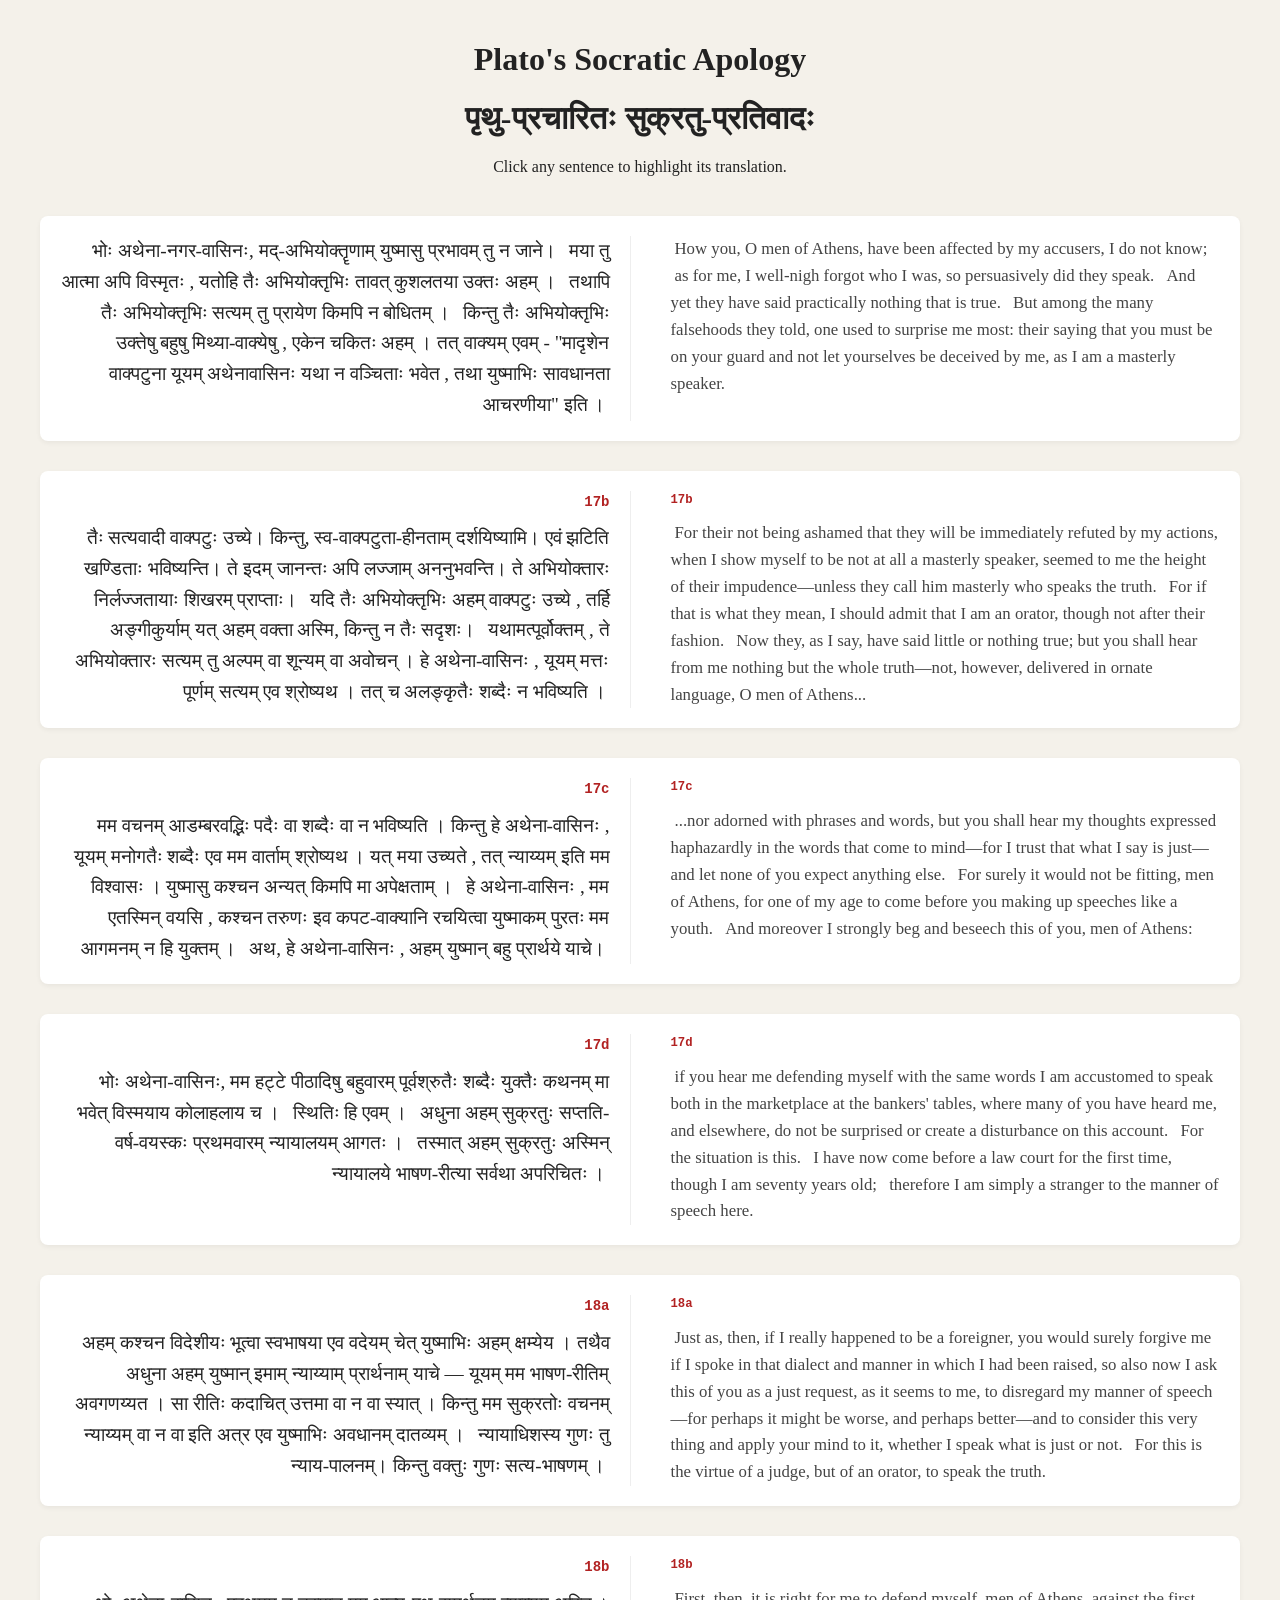
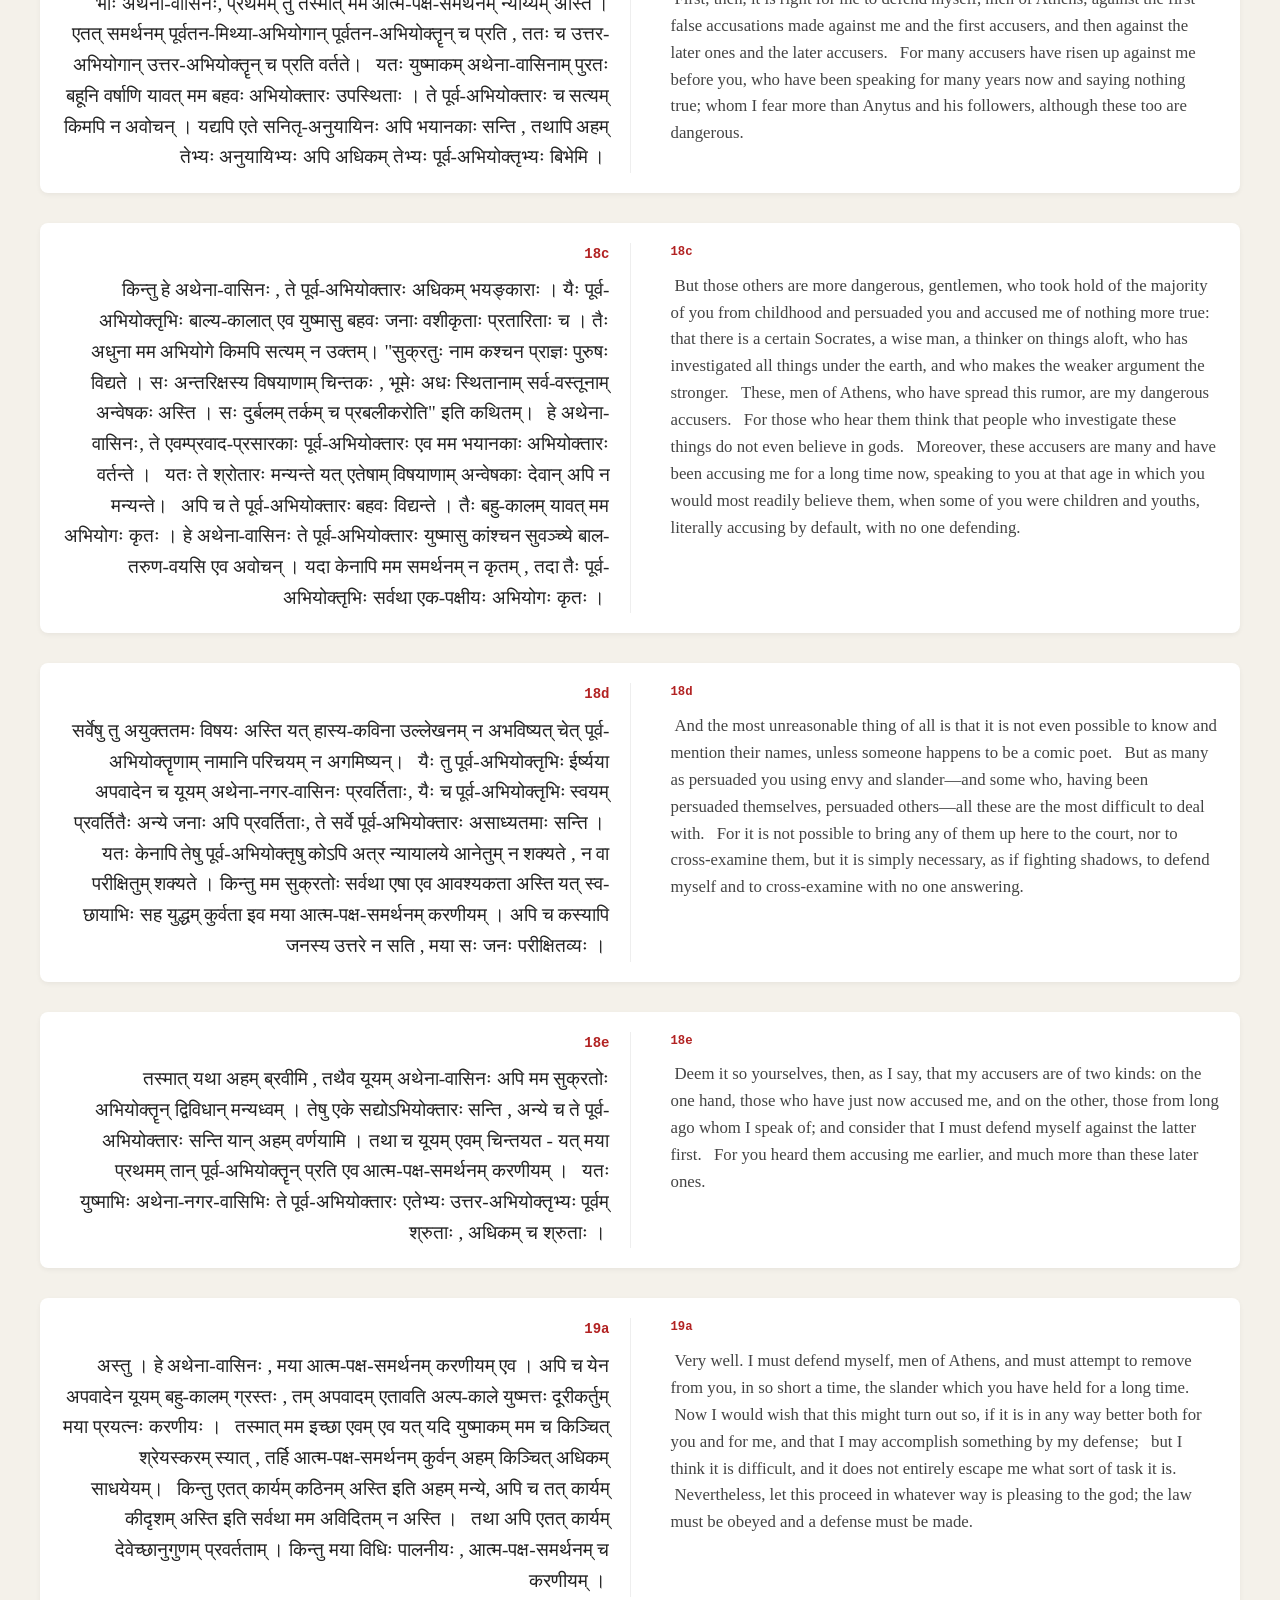
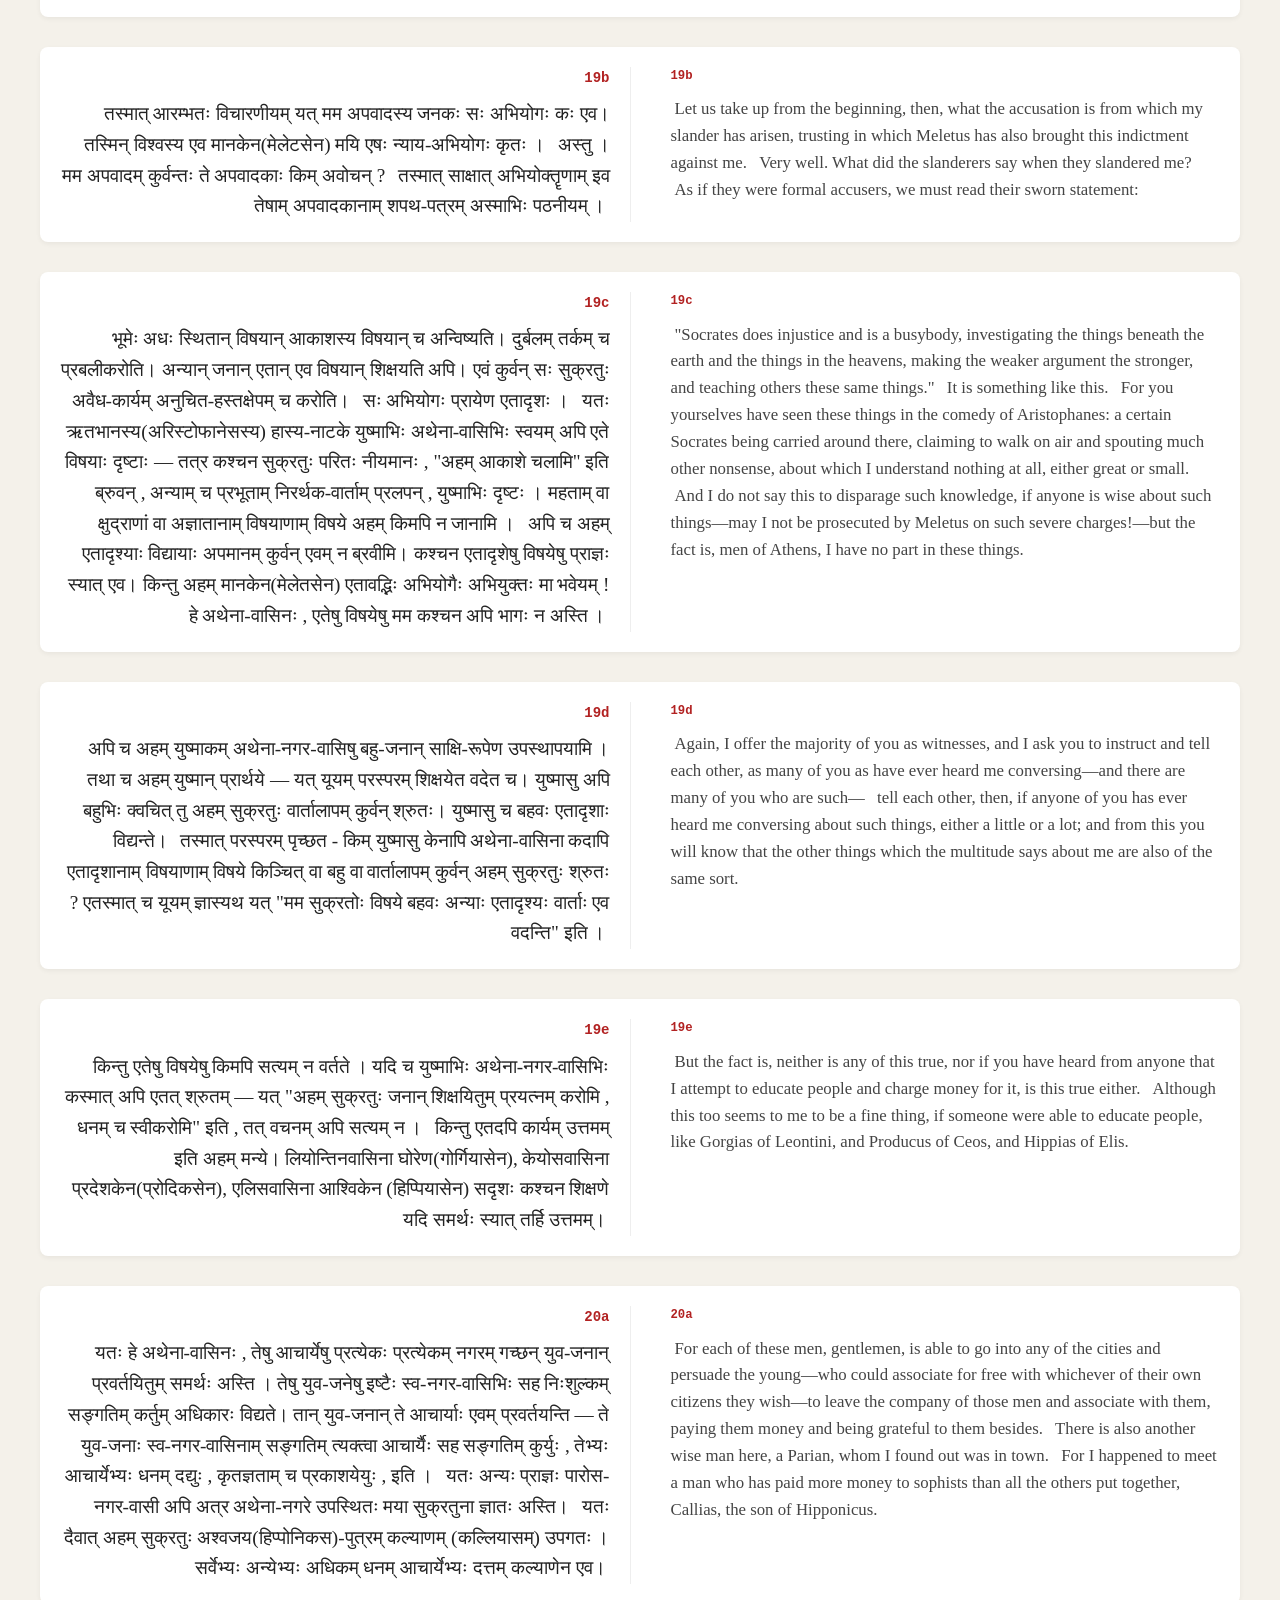
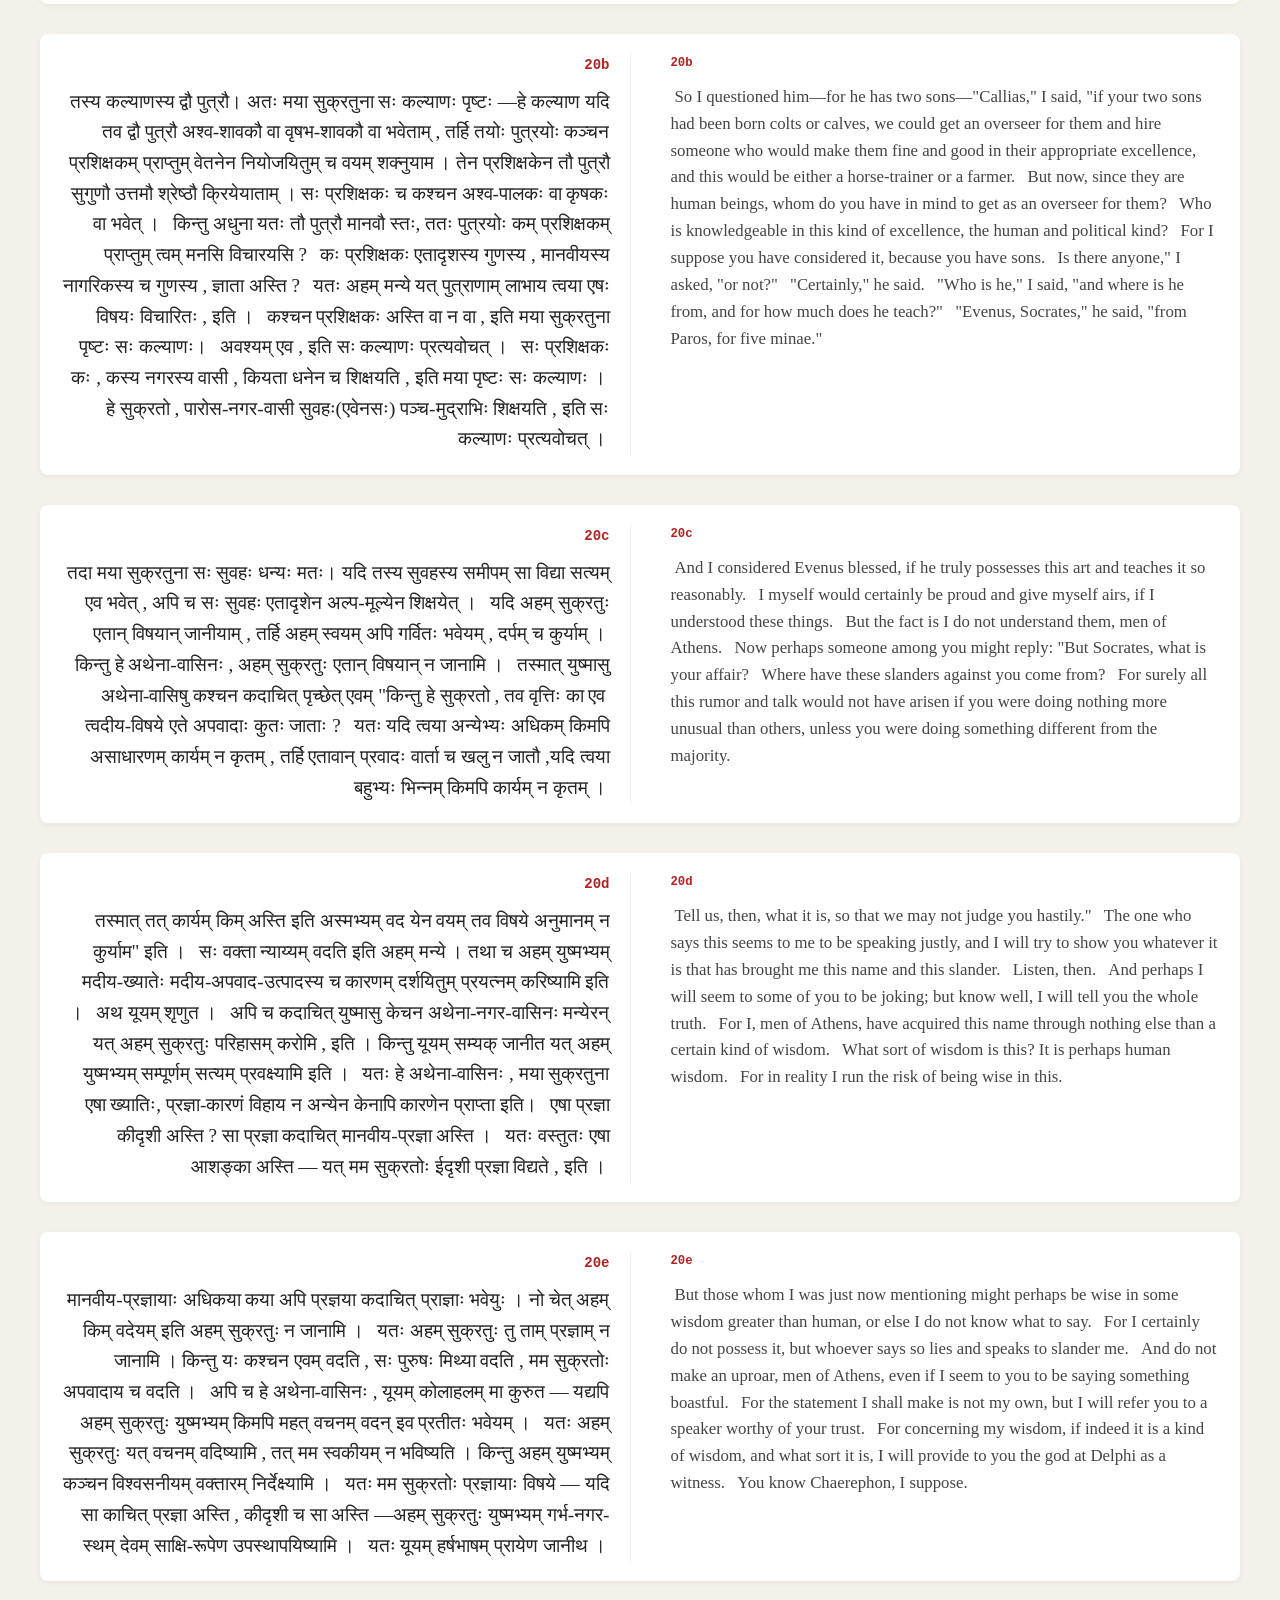
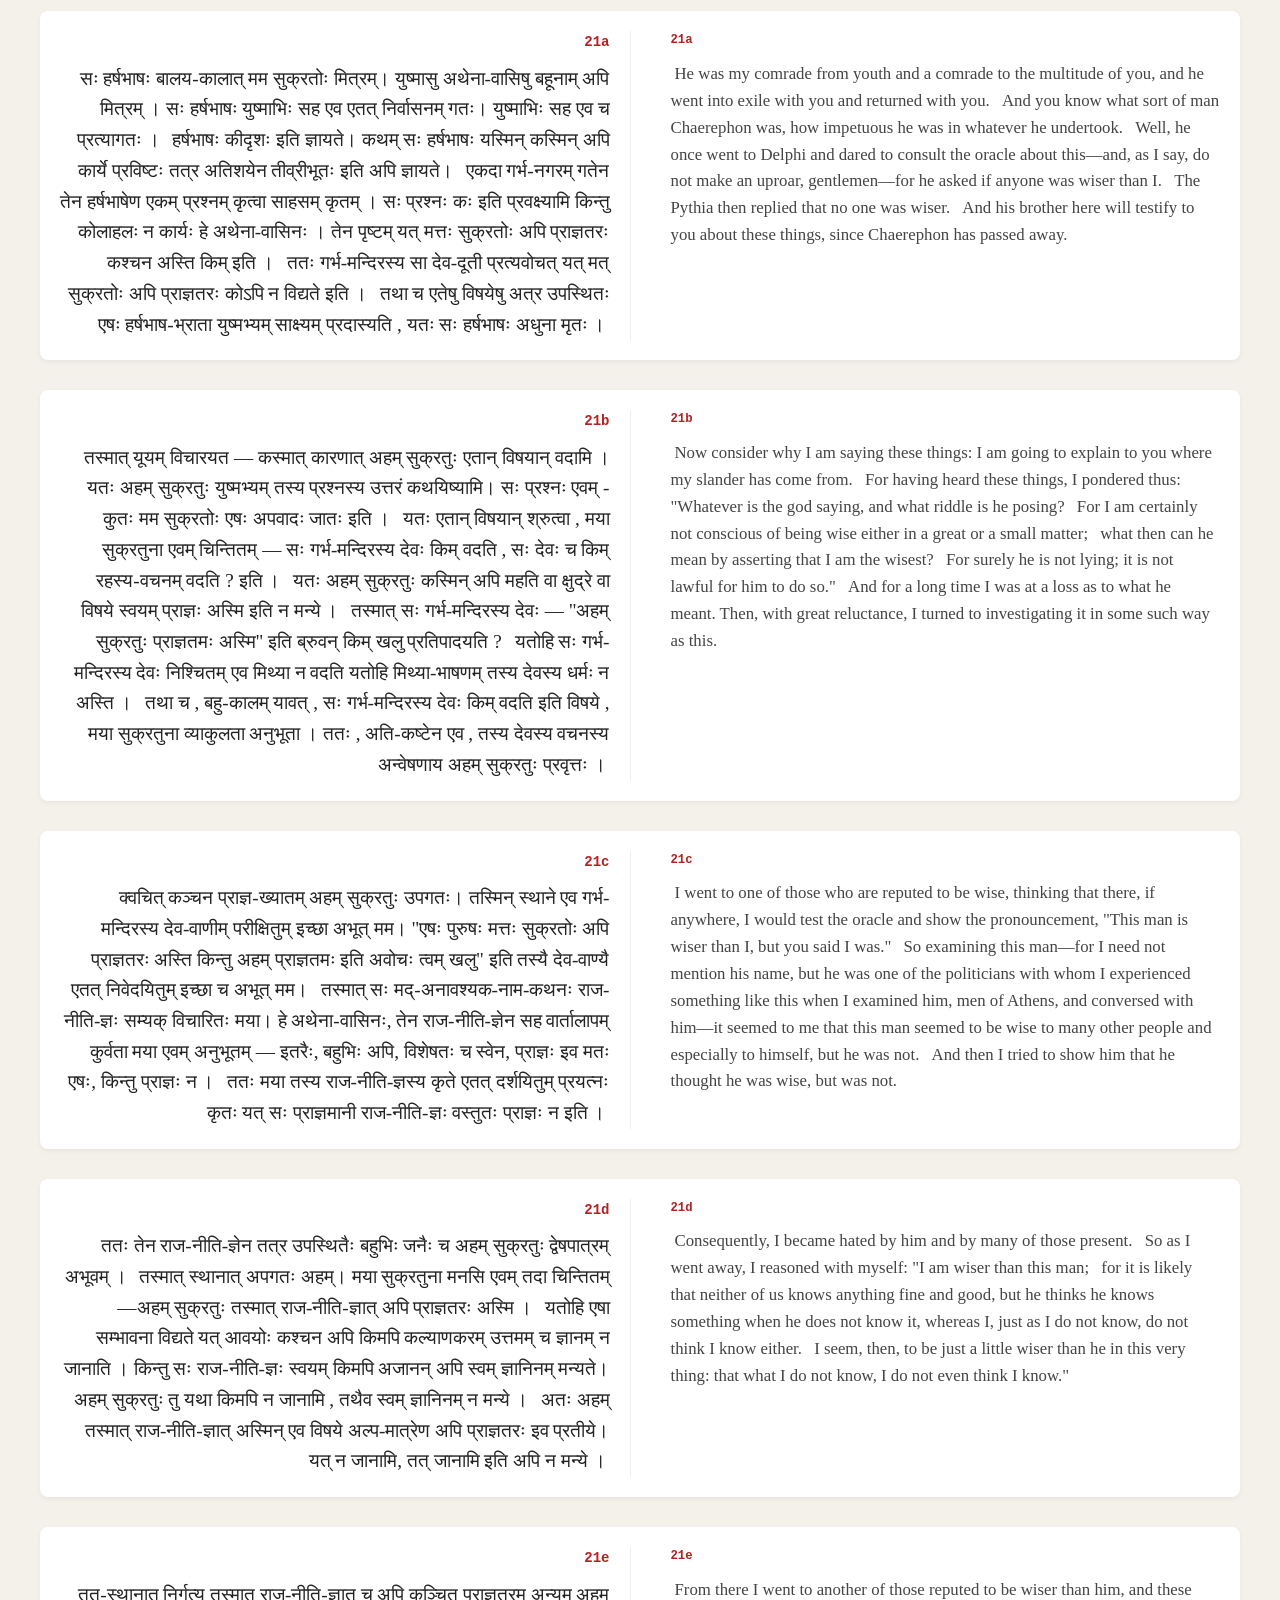
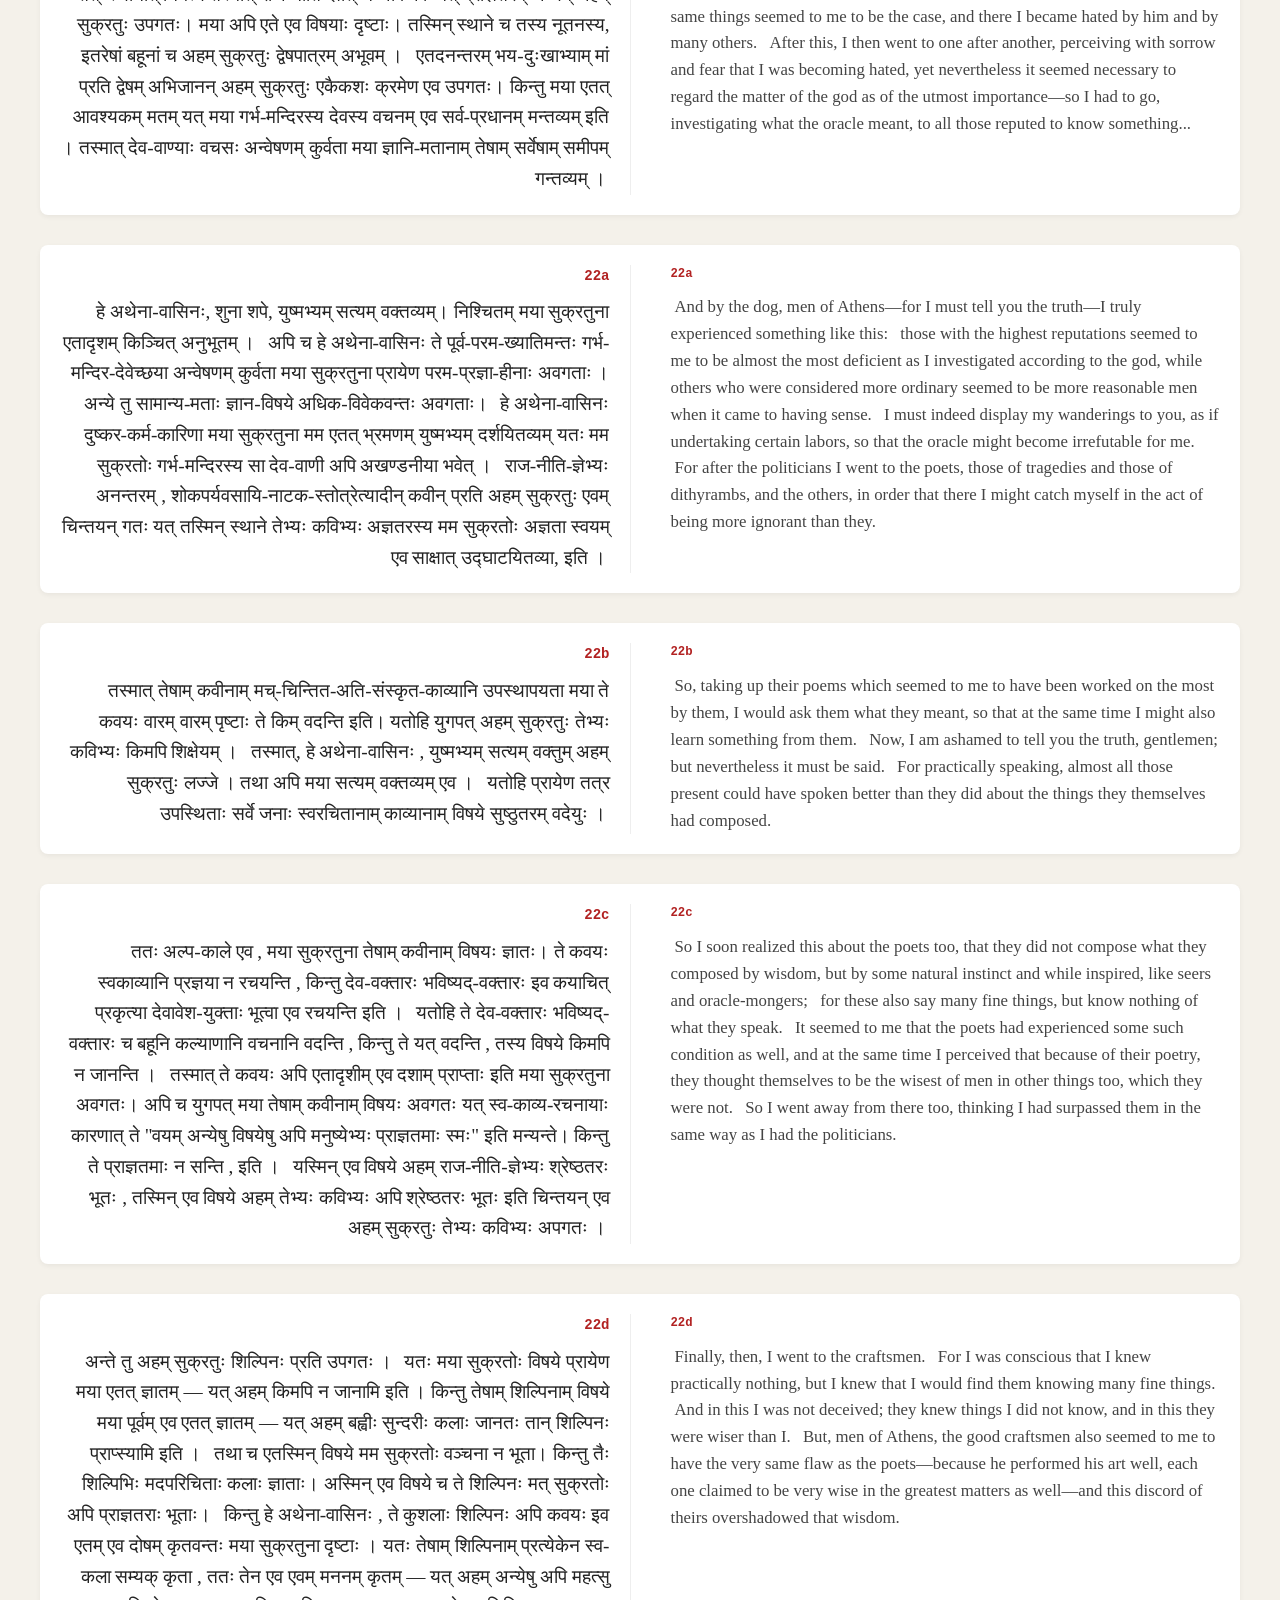
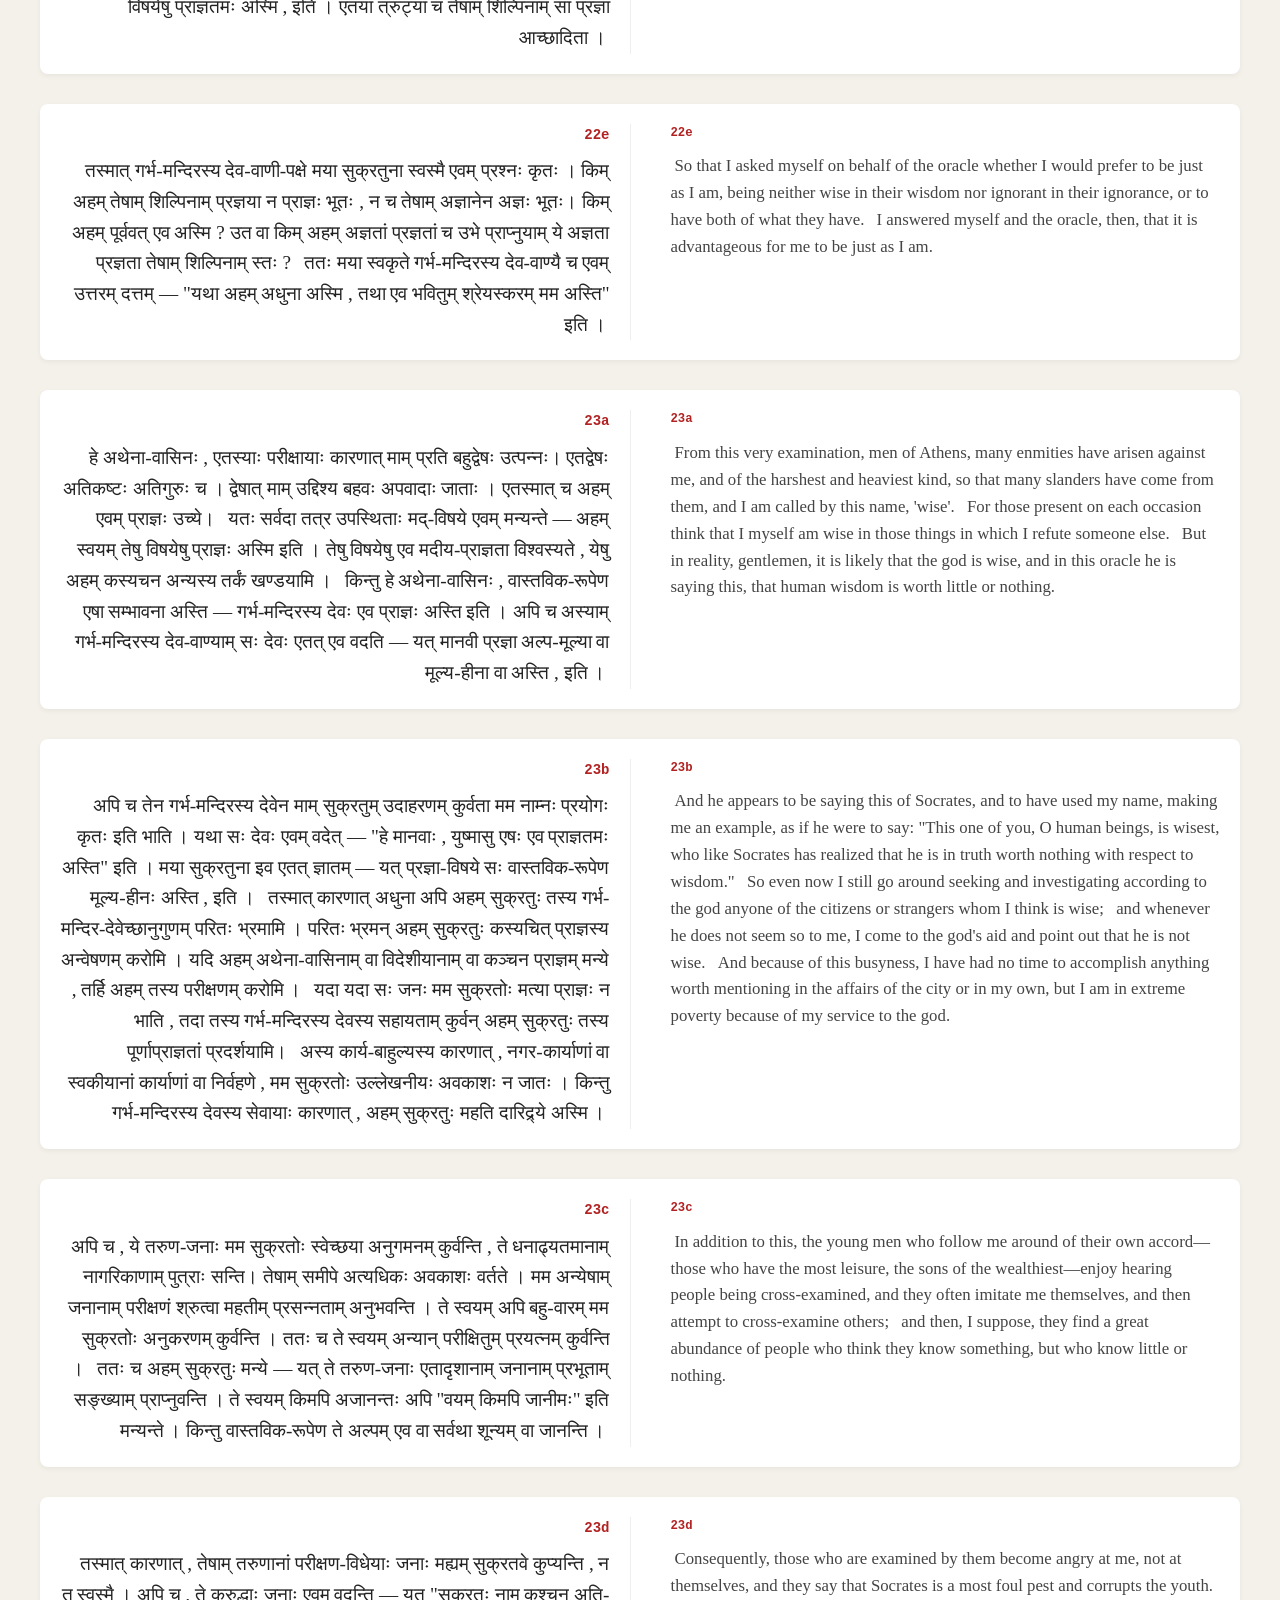
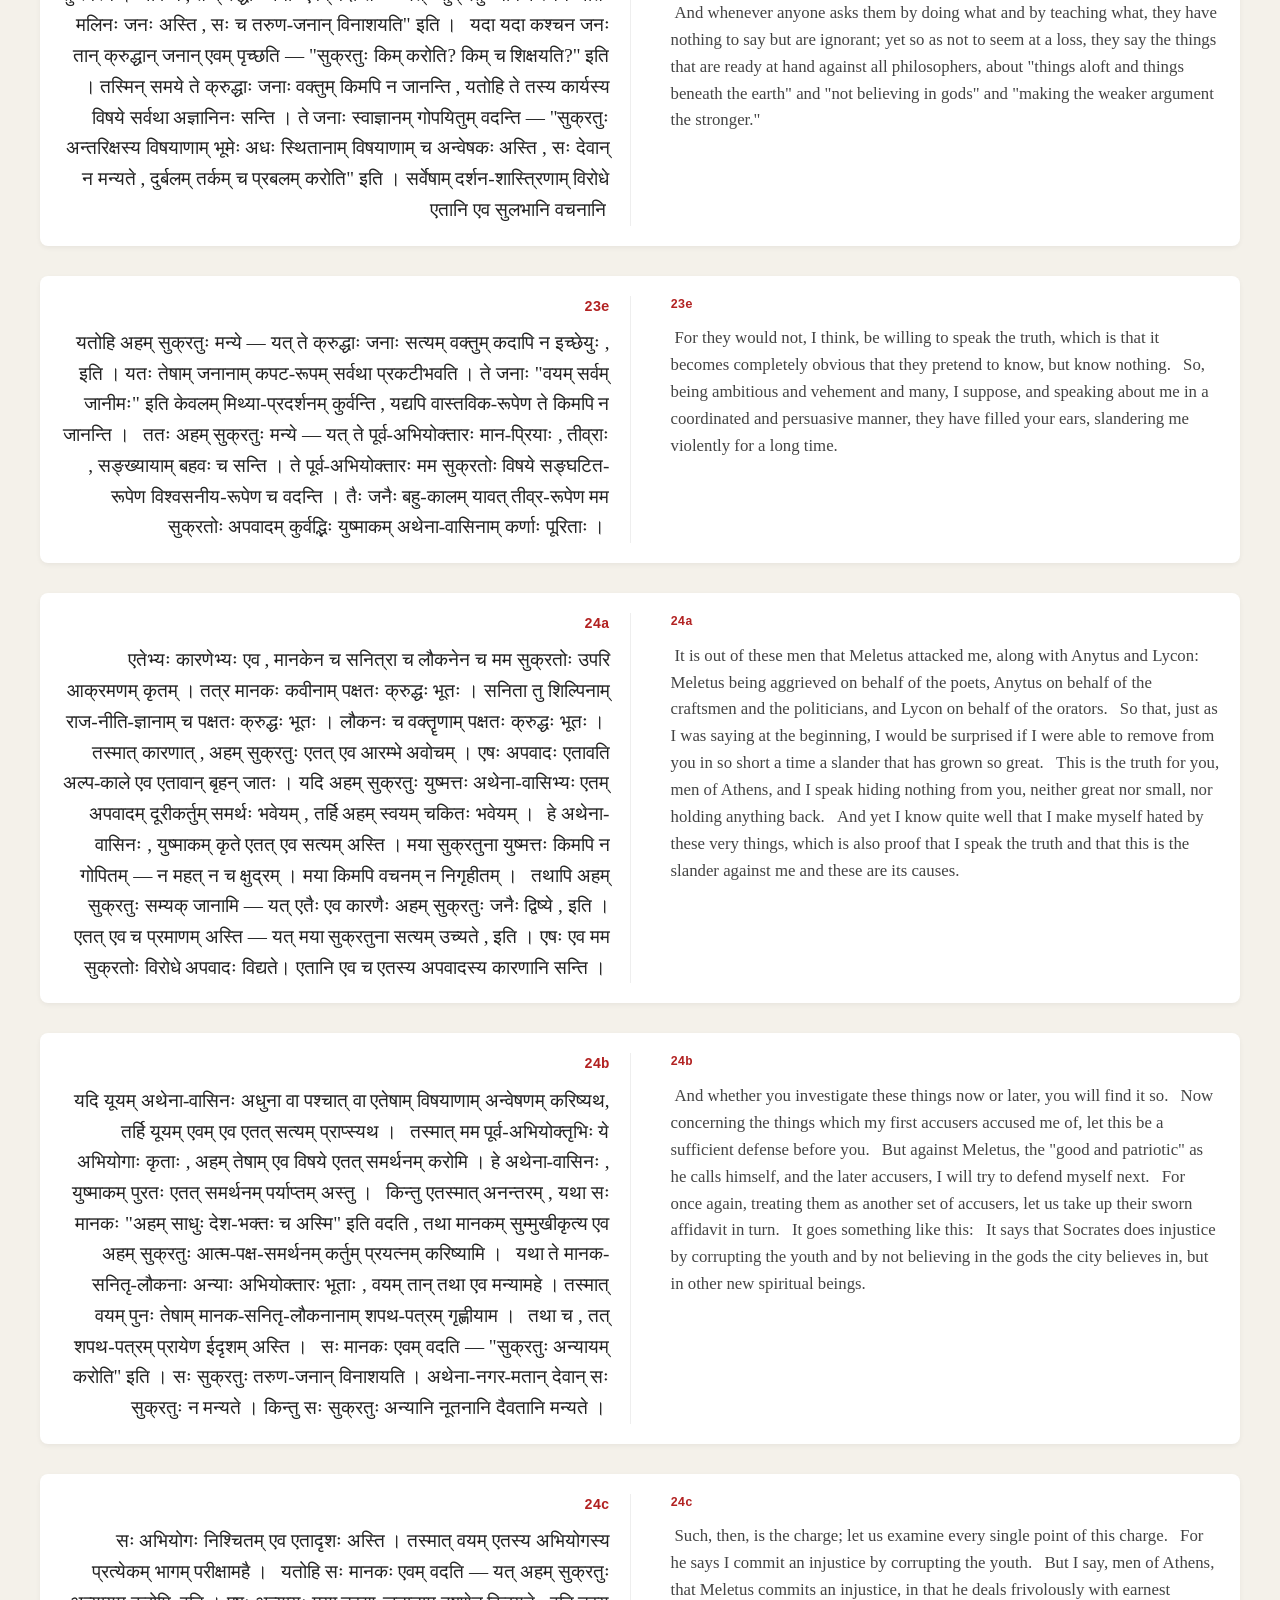
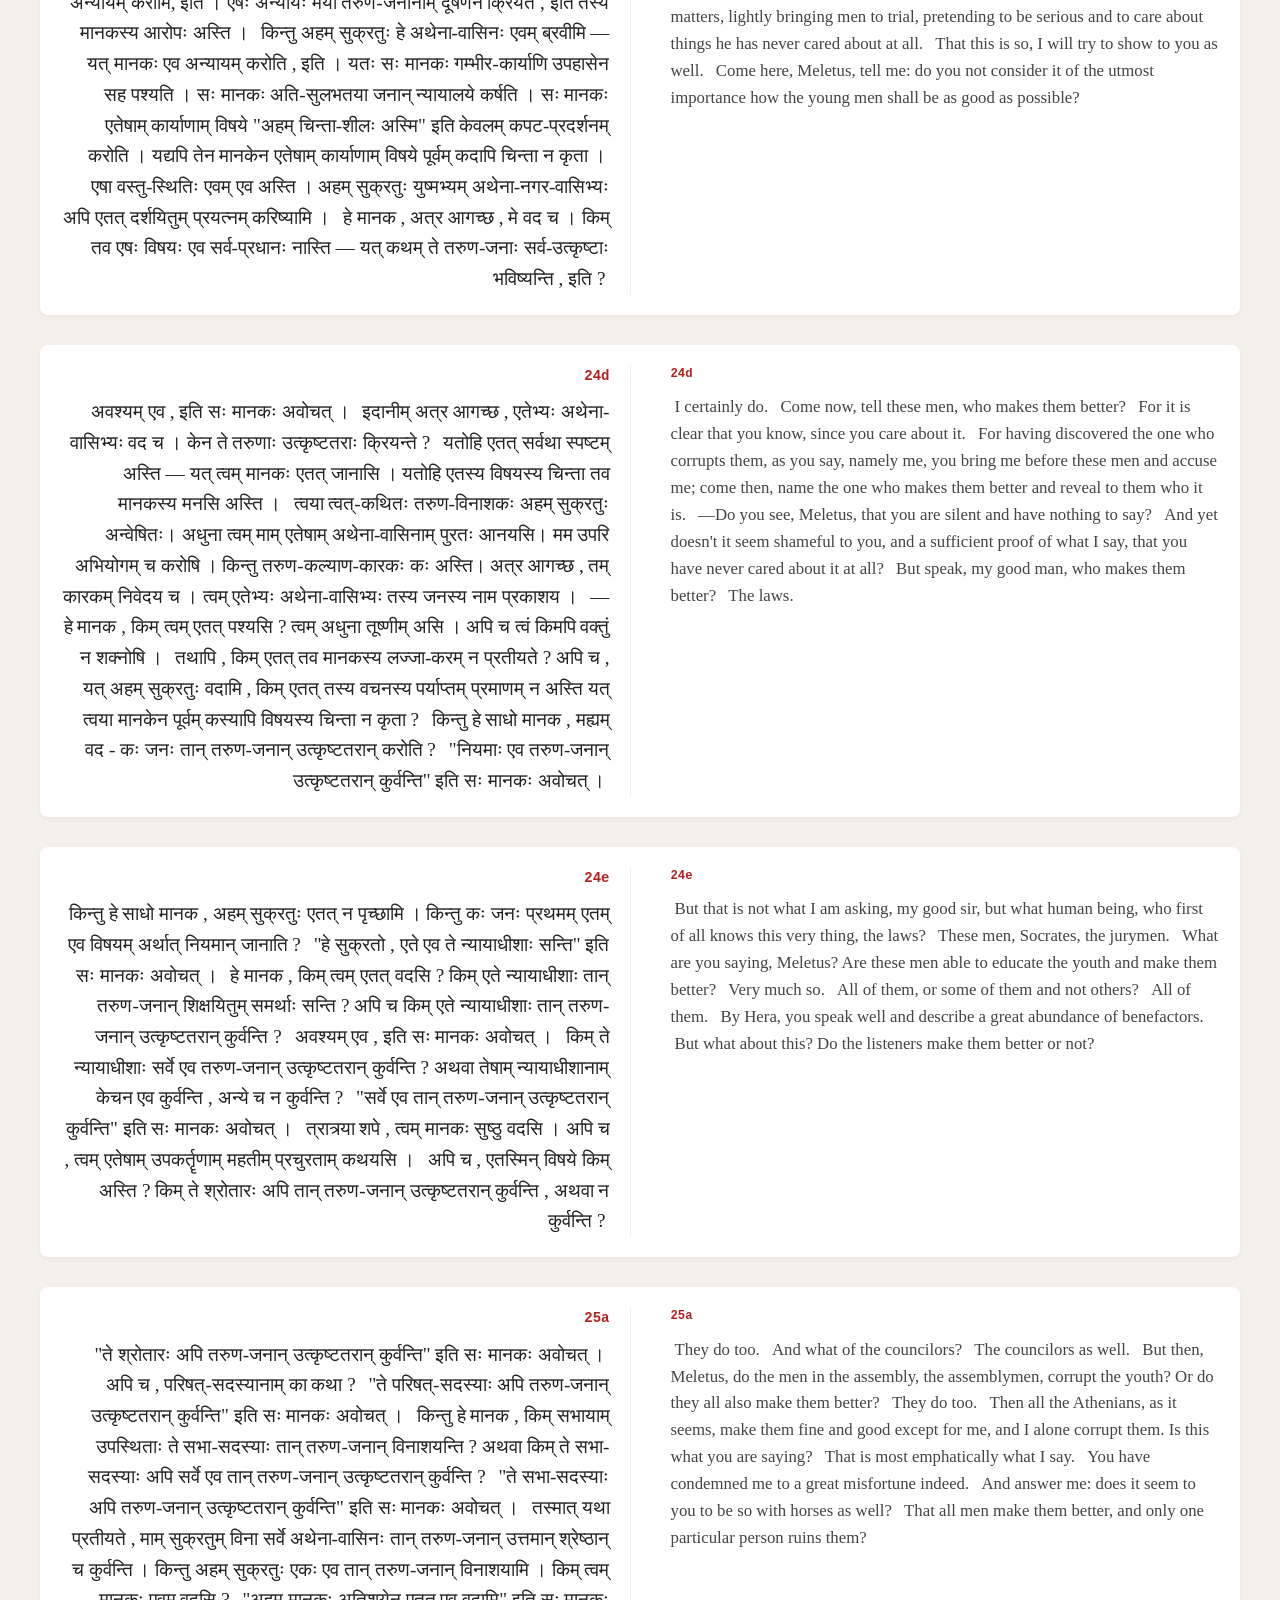
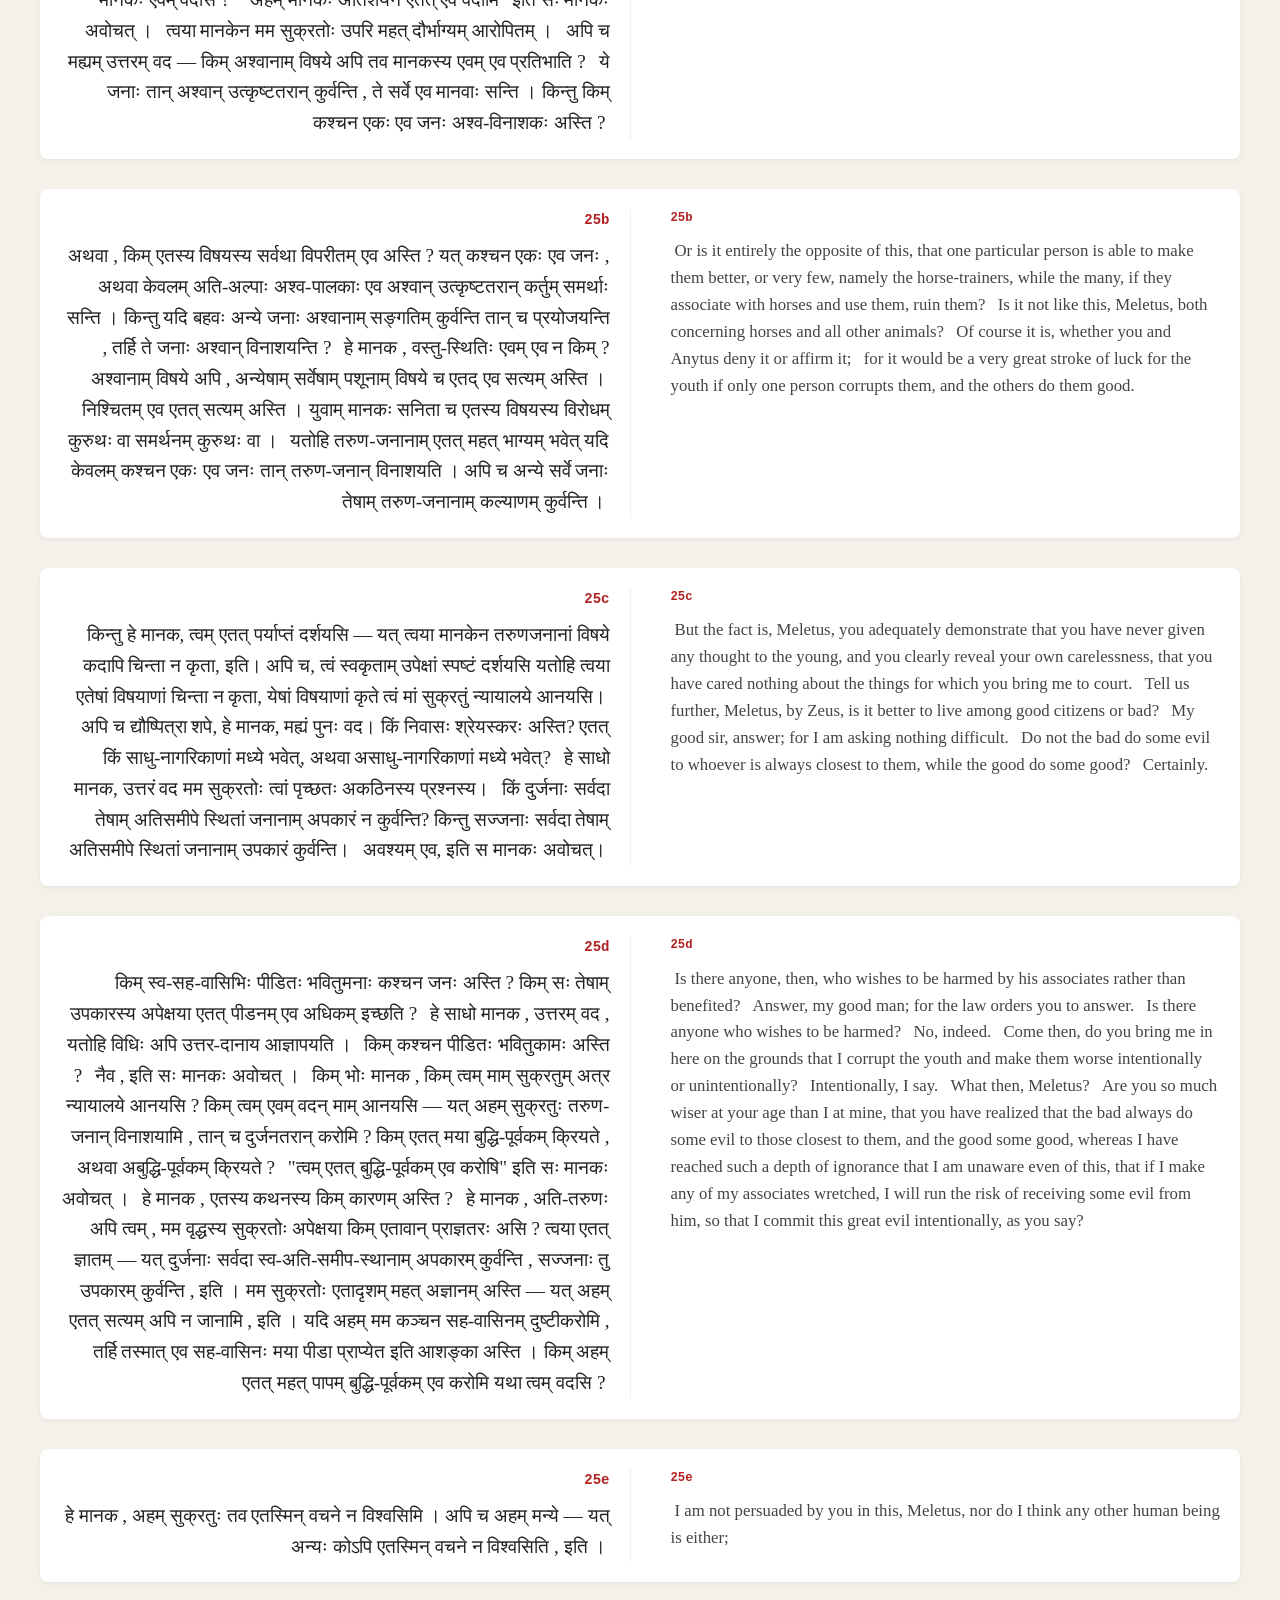
==== commit 30afae6c: "fix: apologia" ====
--- a/apologia.html
+++ b/apologia.html
@@ -161,7 +161,7 @@
     <div class="para-block">
       <div class="skt-col">
         <span class="stephanus">19a</span>
-        <span class="sentence" data-id="p6-s1">अस्तु । हे अथेना-वासिनः , मया आत्म-पक्ष-समर्थनम् करणीयम् एव । अपि च येन अपवादेन यूयम् बहु-कालम् ग्रस्तः , तम् अपवादम् एतावति अल्प-काले युष्मत् दूरीकर्तुम् मया प्रयत्नः करणीयः ।</span>
+        <span class="sentence" data-id="p6-s1">अस्तु । हे अथेना-वासिनः , मया आत्म-पक्ष-समर्थनम् करणीयम् एव । अपि च येन अपवादेन यूयम् बहु-कालम् ग्रस्तः , तम् अपवादम् एतावति अल्प-काले युष्मत्तः दूरीकर्तुम् मया प्रयत्नः करणीयः ।</span>
         <span class="sentence" data-id="p6-s2">तस्मात् मम इच्छा एवम् एव यत् यदि युष्माकम् मम च किञ्चित् श्रेयस्करम् स्यात् , तर्हि आत्म-पक्ष-समर्थनम् कुर्वन् अहम् किञ्चित् अधिकम् साधयेयम्।</span>
         <span class="sentence" data-id="p6-s3">किन्तु एतत् कार्यम् कठिनम् अस्ति इति अहम् मन्ये, अपि च तत् कार्यम् कीदृशम् अस्ति इति सर्वथा मम अविदितम् न अस्ति ।</span>
         <span class="sentence" data-id="p6-s4">तथा अपि एतत् कार्यम् देवेच्छानुगुणम् प्रवर्तताम् । किन्तु मया विधिः पालनीयः , आत्म-पक्ष-समर्थनम् च करणीयम् ।</span>
@@ -213,7 +213,7 @@
     <div class="para-block">
       <div class="skt-col">
         <span class="stephanus">19d</span>
-        <span class="sentence" data-id="p8-s2">अपि च अहम् युष्माकम् अथेना-नगर-वासिषु बहु-जनान् साक्षि-रूपेण उपस्थापयामि । तथा च अहम् युष्मान् प्रार्थये — यत् यूयम् परस्परम् शिक्षयेत वदेत च। युष्मासु अपि बहुभिः क्वच्चित् तु अहम् सुक्रतुः वार्तालापम् कुर्वन् श्रुतः। युष्मासु च बहवः एतादृशाः विद्यन्ते।</span>
+        <span class="sentence" data-id="p8-s2">अपि च अहम् युष्माकम् अथेना-नगर-वासिषु बहु-जनान् साक्षि-रूपेण उपस्थापयामि । तथा च अहम् युष्मान् प्रार्थये — यत् यूयम् परस्परम् शिक्षयेत वदेत च। युष्मासु अपि बहुभिः क्वचित् तु अहम् सुक्रतुः वार्तालापम् कुर्वन् श्रुतः। युष्मासु च बहवः एतादृशाः विद्यन्ते।</span>
         <span class="sentence" data-id="p8-s3">तस्मात् परस्परम् पृच्छत - किम् युष्मासु केनापि अथेना-वासिना कदापि एतादृशानाम् विषयाणाम् विषये किञ्चित् वा बहु वा वार्तालापम् कुर्वन् अहम् सुक्रतुः श्रुतः ? एतस्मात् च यूयम् ज्ञास्यथ यत् "मम सुक्रतोः विषये बहवः अन्याः एतादृश्यः वार्ताः एव वदन्ति" इति ।</span>
       </div>
       <div class="english-col">
@@ -233,7 +233,7 @@
       <div class="english-col">
         <span class="stephanus">19e</span>
         <span class="sentence" data-id="p9-s1">But the fact is, neither is any of this true, nor if you have heard from anyone that I attempt to educate people and charge money for it, is this true either.</span>
-        <span class="sentence" data-id="p9-s2">Although this too seems to me to be a fine thing, if someone were able to educate people, like Gorgias of Leontini, and Prodicus of Ceos, and Hippias of Elis.</span>
+        <span class="sentence" data-id="p9-s2">Although this too seems to me to be a fine thing, if someone were able to educate people, like Gorgias of Leontini, and Producus of Ceos, and Hippias of Elis.</span>
       </div>
     </div>
 
@@ -351,7 +351,7 @@
     <div class="para-block">
       <div class="skt-col">
         <span class="stephanus">21a</span>
-        <span class="sentence" data-id="p13-s1">सः हर्षभाषः बाल्य-कालात् मम सुक्रतोः मित्रम्। युष्मासु अथेना-वासिषु बहूनाम् अपि मित्रम् । सः हर्षभाषः युष्माभिः सह एव एतत् निर्वासनम् गतः। युष्माभिः सह एव च प्रत्यागतः ।</span>
+        <span class="sentence" data-id="p13-s1">सः हर्षभाषः बालय-कालात् मम सुक्रतोः मित्रम्। युष्मासु अथेना-वासिषु बहूनाम् अपि मित्रम् । सः हर्षभाषः युष्माभिः सह एव एतत् निर्वासनम् गतः। युष्माभिः सह एव च प्रत्यागतः ।</span>
         <span class="sentence" data-id="p13-s2">हर्षभाषः कीदृशः इति ज्ञायते। कथम् सः हर्षभाषः यस्मिन् कस्मिन् अपि कार्ये प्रविष्टः तत्र अतिशयेन तीव्रीभूतः इति अपि ज्ञायते।</span>
         <span class="sentence" data-id="p13-s3">एकदा गर्भ-नगरम् गतेन तेन हर्षभाषेण एकम् प्रश्नम् कृत्वा साहसम् कृतम् । सः प्रश्नः कः इति प्रवक्ष्यामि किन्तु कोलाहलः न कार्यः हे अथेना-वासिनः । तेन पृष्टम् यत् मत्तः सुक्रतोः अपि प्राज्ञतरः कश्चन अस्ति किम् इति ।</span>
         <span class="sentence" data-id="p13-s4">ततः गर्भ-मन्दिरस्य सा देव-दूती प्रत्यवोचत् यत् मत् सुक्रतोः अपि प्राज्ञतरः कोऽपि न विद्यते इति ।</span>
@@ -393,9 +393,9 @@
     <div class="para-block">
       <div class="skt-col">
         <span class="stephanus">21c</span>
-        <span class="sentence" data-id="p14-s7">क्वचित् कञ्चन प्राज्ञ-ख्यातम् अहम् सुक्रतुः उपगतः। तस्मिन् स्थाने एव गर्भ-मन्दिरस्य देव-वाणीम् परीक्षितुम् इच्छा अभूत् मम। "एषः पुरुषः मत्तः सुक्रतोः अपि प्राज्ञतरः अस्ति किन्तु अहम् प्राज्ञतमः इति अवोचः त्वम् खलु" इति तस्यै देव-वाण्यै एतत् निवेदयितुम् इच्छा च अभूत् मम। " इति ।</span>
+        <span class="sentence" data-id="p14-s7">क्वचित् कञ्चन प्राज्ञ-ख्यातम् अहम् सुक्रतुः उपगतः। तस्मिन् स्थाने एव गर्भ-मन्दिरस्य देव-वाणीम् परीक्षितुम् इच्छा अभूत् मम। "एषः पुरुषः मत्तः सुक्रतोः अपि प्राज्ञतरः अस्ति किन्तु अहम् प्राज्ञतमः इति अवोचः त्वम् खलु" इति तस्यै देव-वाण्यै एतत् निवेदयितुम् इच्छा च अभूत् मम।</span>
         <span class="sentence" data-id="p14-s8">तस्मात् सः मद्-अनावश्यक-नाम-कथनः राज-नीति-ज्ञः सम्यक् विचारितः मया। हे अथेना-वासिनः, तेन राज-नीति-ज्ञेन सह वार्तालापम् कुर्वता मया एवम् अनुभूतम् — इतरैः, बहुभिः अपि, विशेषतः च स्वेन, प्राज्ञः इव मतः एषः, किन्तु प्राज्ञः न ।</span>
-        <span class="sentence" data-id="p14-s9">ततः मया तस्य राज-नीति-ज्ञस्य कृते एतत् दर्शयितुम् प्रयत्नः कृतः यत् सः प्राज्ञम्मानी राज-नीति-ज्ञः वस्तुतः प्राज्ञः न इति ।</span>
+        <span class="sentence" data-id="p14-s9">ततः मया तस्य राज-नीति-ज्ञस्य कृते एतत् दर्शयितुम् प्रयत्नः कृतः यत् सः प्राज्ञमानी राज-नीति-ज्ञः वस्तुतः प्राज्ञः न इति ।</span>
       </div>
       <div class="english-col">
         <span class="stephanus">21c</span>
@@ -409,7 +409,7 @@
     <div class="para-block">
       <div class="skt-col">
         <span class="stephanus">21d</span>
-        <span class="sentefnce" data-id="p14-s10">ततः तेन राज-नीति-ज्ञेन तत्र उपस्थितैः बहुभिः जनैः च अहम् सुक्रतुः द्वेषपात्रम् अभूवम् ।</span>
+        <span class="sentence" data-id="p14-s10">ततः तेन राज-नीति-ज्ञेन तत्र उपस्थितैः बहुभिः जनैः च अहम् सुक्रतुः द्वेषपात्रम् अभूवम् ।</span>
         <span class="sentence" data-id="p15-s1">तस्मात् स्थानात् अपगतः अहम्। मया सुक्रतुना मनसि एवम् तदा चिन्तितम् —अहम् सुक्रतुः तस्मात् राज-नीति-ज्ञात् अपि प्राज्ञतरः अस्मि ।</span>
         <span class="sentence" data-id="p15-s2">यतोहि एषा सम्भावना विद्यते यत् आवयोः कश्चन अपि किमपि कल्याणकरम् उत्तमम् च ज्ञानम् न जानाति । किन्तु सः राज-नीति-ज्ञः स्वयम् किमपि अजानन् अपि स्वम् ज्ञानिनम् मन्यते। अहम् सुक्रतुः तु यथा किमपि न जानामि , तथैव स्वम् ज्ञानिनम् न मन्ये ।</span>
         <span class="sentence" data-id="p15-s3">अतः अहम् तस्मात् राज-नीति-ज्ञात् अस्मिन् एव विषये अल्प-मात्रेण अपि प्राज्ञतरः इव प्रतीये। यत् न जानामि, तत् जानामि इति अपि न मन्ये ।</span>
@@ -477,7 +477,7 @@
         <span class="stephanus">22c</span>
         <span class="sentence" data-id="p18-s1">ततः अल्प-काले एव , मया सुक्रतुना तेषाम् कवीनाम् विषयः ज्ञातः। ते कवयः स्वकाव्यानि प्रज्ञया न रचयन्ति , किन्तु देव-वक्तारः भविष्यद्-वक्तारः इव कयाचित् प्रकृत्या देवावेश-युक्ताः भूत्वा एव रचयन्ति इति ।</span>
         <span class="sentence" data-id="p18-s2">यतोहि ते देव-वक्तारः भविष्यद्-वक्तारः च बहूनि कल्याणानि वचनानि वदन्ति , किन्तु ते यत् वदन्ति , तस्य विषये किमपि न जानन्ति ।</span>
-        <span class="sentence" data-id="p18-s3">तस्मात् ते कवयः अपि एतादृशीम् एव दशाम् प्राप्ताः इति मया सुक्रतुना अवगतम्। अपि च युगपत् मया तेषाम् कवीनाम् विषयः यत् स्व-काव्य-रचनायाः कारणात् ते "वयम् अन्येषु विषयेषु अपि मनुष्येभ्यः प्राज्ञतमाः स्मः" इति मन्यन्ते। किन्तु ते प्राज्ञतमाः न सन्ति , इति ।</span>
+        <span class="sentence" data-id="p18-s3">तस्मात् ते कवयः अपि एतादृशीम् एव दशाम् प्राप्ताः इति मया सुक्रतुना अवगतः। अपि च युगपत् मया तेषाम् कवीनाम् विषयः अवगतः यत् स्व-काव्य-रचनायाः कारणात् ते "वयम् अन्येषु विषयेषु अपि मनुष्येभ्यः प्राज्ञतमाः स्मः" इति मन्यन्ते। किन्तु ते प्राज्ञतमाः न सन्ति , इति ।</span>
         <span class="sentence" data-id="p18-s4">यस्मिन् एव विषये अहम् राज-नीति-ज्ञेभ्यः श्रेष्ठतरः भूतः , तस्मिन् एव विषये अहम् तेभ्यः कविभ्यः अपि श्रेष्ठतरः भूतः इति चिन्तयन् एव अहम् सुक्रतुः तेभ्यः कविभ्यः अपगतः ।</span>
       </div>
       <div class="english-col">
@@ -494,7 +494,7 @@
       <div class="skt-col">
         <span class="stephanus">22d</span>
         <span class="sentence" data-id="p19-s1">अन्ते तु अहम् सुक्रतुः शिल्पिनः प्रति उपगतः ।</span>
-        <span class="sentence" data-id="p19-s2">यतः मम सुक्रतोः विषये प्रायेण मया एतत् ज्ञातम् — यत् अहम् किमपि न जानामि इति । किन्तु तेषाम् शिल्पिनाम् विषये मया पूर्वम् एव एतत् ज्ञातम् — यत् अहम् बह्वीः सुन्दरीः कलाः जानतः तान् शिल्पिनः प्राप्स्यामि इति ।</span>
+        <span class="sentence" data-id="p19-s2">यतः मया सुक्रतोः विषये प्रायेण मया एतत् ज्ञातम् — यत् अहम् किमपि न जानामि इति । किन्तु तेषाम् शिल्पिनाम् विषये मया पूर्वम् एव एतत् ज्ञातम् — यत् अहम् बह्वीः सुन्दरीः कलाः जानतः तान् शिल्पिनः प्राप्स्यामि इति ।</span>
         <span class="sentence" data-id="p19-s3">तथा च एतस्मिन् विषये मम सुक्रतोः वञ्चना न भूता। किन्तु तैः शिल्पिभिः मदपरिचिताः कलाः ज्ञाताः। अस्मिन् एव विषये च ते शिल्पिनः मत् सुक्रतोः अपि प्राज्ञतराः भूताः।</span>
         <span class="sentence" data-id="p19-s4">किन्तु हे अथेना-वासिनः , ते कुशलाः शिल्पिनः अपि कवयः इव एतम् एव दोषम् कृतवन्तः मया सुक्रतुना दृष्टाः । यतः तेषाम् शिल्पिनाम् प्रत्येकेन स्व-कला सम्यक् कृता , ततः तेन एव एवम् मननम् कृतम् — यत् अहम् अन्येषु अपि महत्सु विषयेषु प्राज्ञतमः अस्मि , इति । एतया त्रुट्या च तेषाम् शिल्पिनाम् सा प्रज्ञा आच्छादिता ।</span>
       </div>
@@ -525,8 +525,8 @@
     <div class="para-block">
       <div class="skt-col">
         <span class="stephanus">23a</span>
-        <span class="sentence" data-id="p20-s1">हे अथेना-वासिनः , एतस्याः परीक्षायाः कारणात् माम् प्रति बहुद्वेषः उत्पन्नः। एतद्द्वेषः अतिकष्टः अतिगुरुः च । द्वेषात् माम् उद्दिश्य बहवः अपवादाः जाताः । एतस्मात् च अहम् एवम् प्राज्ञः उच्ये।</span>
-        <span class="sentence" data-id="p20-s2">यतोहि सर्वदा तत्र उपस्थिताः मद्-विषये एवम् मन्यन्ते — अहम् स्वयम् तेषु विषयेषु प्राज्ञः अस्मि इति । तेषु विषयेषु एव मदीय-प्राज्ञता विश्वस्यते , येषु अहम् कस्यचन अन्यस्य तर्कं खण्डयामि ।</span>
+        <span class="sentence" data-id="p20-s1">हे अथेना-वासिनः , एतस्याः परीक्षायाः कारणात् माम् प्रति बहुद्वेषः उत्पन्नः। एतद्वेषः अतिकष्टः अतिगुरुः च । द्वेषात् माम् उद्दिश्य बहवः अपवादाः जाताः । एतस्मात् च अहम् एवम् प्राज्ञः उच्ये।</span>
+        <span class="sentence" data-id="p20-s2">यतः सर्वदा तत्र उपस्थिताः मद्-विषये एवम् मन्यन्ते — अहम् स्वयम् तेषु विषयेषु प्राज्ञः अस्मि इति । तेषु विषयेषु एव मदीय-प्राज्ञता विश्वस्यते , येषु अहम् कस्यचन अन्यस्य तर्कं खण्डयामि ।</span>
         <span class="sentence" data-id="p20-s3">किन्तु हे अथेना-वासिनः , वास्तविक-रूपेण एषा सम्भावना अस्ति — गर्भ-मन्दिरस्य देवः एव प्राज्ञः अस्ति इति । अपि च अस्याम् गर्भ-मन्दिरस्य देव-वाण्याम् सः देवः एतत् एव वदति — यत् मानवी प्रज्ञा अल्प-मूल्या वा मूल्य-हीना वा अस्ति , इति ।</span>
       </div>
       <div class="english-col">
@@ -622,7 +622,7 @@
         <span class="sentence" data-id="p22-s5">यदि यूयम् अथेना-वासिनः अधुना वा पश्चात् वा एतेषाम् विषयाणाम् अन्वेषणम् करिष्यथ, तर्हि यूयम् एवम् एव एतत् सत्यम् प्राप्स्यथ ।</span>
         <span class="sentence" data-id="p23-s1">तस्मात् मम पूर्व-अभियोक्तृभिः ये अभियोगाः कृताः , अहम् तेषाम् एव विषये एतत् समर्थनम् करोमि । हे अथेना-वासिनः , युष्माकम् पुरतः एतत् समर्थनम् पर्याप्तम् अस्तु ।</span>
         <span class="sentence" data-id="p23-s2">किन्तु एतस्मात् अनन्तरम् , यथा सः मानकः "अहम् साधुः देश-भक्तः च अस्मि" इति वदति , तथा मानकम् सुम्मुखीकृत्य एव अहम् सुक्रतुः आत्म-पक्ष-समर्थनम् कर्तुम् प्रयत्नम् करिष्यामि ।</span>
-        <span class="sentence" data-id="p23-s3">यथा ते मानक-आनीतु-लौकनाः अन्याः अभियोक्तारः भूताः , वयम् तान् तथा एव मन्यामहे । तस्मात् वयम् पुनः तेषाम् मानक-आनीतु-लौकनानाम् शपथ-पत्रम् गृह्णीयाम ।</span>
+        <span class="sentence" data-id="p23-s3">यथा ते मानक-सनितृ-लौकनाः अन्याः अभियोक्तारः भूताः , वयम् तान् तथा एव मन्यामहे । तस्मात् वयम् पुनः तेषाम् मानक-सनितृ-लौकनानाम् शपथ-पत्रम् गृह्णीयाम ।</span>
         <span class="sentence" data-id="p23-s4">तथा च , तत् शपथ-पत्रम् प्रायेण ईदृशम् अस्ति ।</span>
         <span class="sentence" data-id="p23-s5">सः मानकः एवम् वदति — "सुक्रतुः अन्यायम् करोति" इति । सः सुक्रतुः तरुण-जनान् विनाशयति । अथेना-नगर-मतान् देवान् सः सुक्रतुः न मन्यते । किन्तु सः सुक्रतुः अन्यानि नूतनानि दैवतानि मन्यते ।</span>
       </div>
@@ -644,7 +644,7 @@
         <span class="sentence" data-id="p23-s6">सः अभियोगः निश्चितम् एव एतादृशः अस्ति । तस्मात् वयम् एतस्य अभियोगस्य प्रत्येकम् भागम् परीक्षामहै ।</span>
         <span class="sentence" data-id="p24-s1">यतोहि सः मानकः एवम् वदति — यत् अहम् सुक्रतुः अन्यायम् करोमि, इति । एषः अन्यायः मया तरुण-जनानाम् दूषणेन क्रियते , इति तस्य मानकस्य आरोपः अस्ति ।</span>
         <span class="sentence" data-id="p24-s2">किन्तु अहम् सुक्रतुः हे अथेना-वासिनः एवम् ब्रवीमि — यत् मानकः एव अन्यायम् करोति , इति । यतः सः मानकः गम्भीर-कार्याणि उपहासेन सह पश्यति । सः मानकः अति-सुलभतया जनान् न्यायालये कर्षति । सः मानकः एतेषाम् कार्याणाम् विषये "अहम् चिन्ता-शीलः अस्मि" इति केवलम् कपट-प्रदर्शनम् करोति । यद्यपि तेन मानकेन एतेषाम् कार्याणाम् विषये पूर्वम् कदापि चिन्ता न कृता ।</span>
-        <span class="sentence" data-id="p24-s3">एषा वस्तु-स्थितिः एवम् एव अस्ति । अहम् सुक्रतुः युष्मभ्यम् अथेना-नगर-वासिभ्यम् अपि एतत् दर्शयितुम् प्रयत्नम् करिष्यामि ।</span>
+        <span class="sentence" data-id="p24-s3">एषा वस्तु-स्थितिः एवम् एव अस्ति । अहम् सुक्रतुः युष्मभ्यम् अथेना-नगर-वासिभ्यः अपि एतत् दर्शयितुम् प्रयत्नम् करिष्यामि ।</span>
         <span class="sentence" data-id="p24-s4">हे मानक , अत्र आगच्छ , मे वद च । किम् तव एषः विषयः एव सर्व-प्रधानः नास्ति — यत् कथम् ते तरुण-जनाः सर्व-उत्कृष्टाः भविष्यन्ति , इति ?</span>
       </div>
       <div class="english-col">
@@ -665,7 +665,7 @@
         <span class="sentence" data-id="p24-s6">इदानीम् अत्र आगच्छ , एतेभ्यः अथेना-वासिभ्यः वद च । केन ते तरुणाः उत्कृष्टतराः क्रियन्ते ?</span>
         <span class="sentence" data-id="p24-s7">यतोहि एतत् सर्वथा स्पष्टम् अस्ति — यत् त्वम् मानकः एतत् जानासि । यतोहि एतस्य विषयस्य चिन्ता तव मानकस्य मनसि अस्ति ।</span>
         <span class="sentence" data-id="p24-s8">त्वया त्वत्-कथितः तरुण-विनाशकः अहम् सुक्रतुः अन्वेषितः। अधुना त्वम् माम् एतेषाम् अथेना-वासिनाम् पुरतः आनयसि। मम उपरि अभियोगम् च करोषि । किन्तु तरुण-कल्याण-कारकः कः अस्ति। अत्र आगच्छ , तम् कारकम् निवेदय च । त्वम् एतेभ्यः अथेना-वासिभ्यः तस्य जनस्य नाम प्रकाशय ।</span>
-        <span class="sentence" data-id="p24-s9">हे मानक , किम् त्वम् एतत् पश्यसि ? त्वम् अधुना तूष्णीम् असि । अपि च त्वं किमपि वक्तुं न शक्नोषि ।</span>
+        <span class="sentence" data-id="p24-s9">—हे मानक , किम् त्वम् एतत् पश्यसि ? त्वम् अधुना तूष्णीम् असि । अपि च त्वं किमपि वक्तुं न शक्नोषि ।</span>
         <span class="sentence" data-id="p24-s10">तथापि , किम् एतत् तव मानकस्य लज्जा-करम् न प्रतीयते ? अपि च , यत् अहम् सुक्रतुः वदामि , किम् एतत् तस्य वचनस्य पर्याप्तम् प्रमाणम् न अस्ति यत् त्वया मानकेन पूर्वम् कस्यापि विषयस्य चिन्ता न कृता ?</span>
         <span class="sentence" data-id="p24-s11">किन्तु हे साधो मानक , मह्यम् वद - कः जनः तान् तरुण-जनान् उत्कृष्टतरान् करोति ?</span>
         <span class="sentence" data-id="p24-s12">"नियमाः एव तरुण-जनान् उत्कृष्टतरान् कुर्वन्ति" इति सः मानकः अवोचत् ।</span>
@@ -762,9 +762,9 @@
       <div class="skt-col">
         <span class="stephanus">25c</span>
         <span class="sentence" data-id="p26-s8">किन्तु हे मानक, त्वम् एतत् पर्याप्तं दर्शयसि — यत् त्वया मानकेन तरुणजनानां विषये कदापि चिन्ता न कृता, इति। अपि च, त्वं स्वकृताम् उपेक्षां स्पष्टं दर्शयसि यतोहि त्वया एतेषां विषयाणां चिन्ता न कृता, येषां विषयाणां कृते त्वं मां सुक्रतुं न्यायालये आनयसि।</span>
-        <span class="sentence" data-id="p27-s1">अपि च द्यौष्पित्रा शपे, हे मानक, मह्यं पुनः वद। किं निवासं कर्तुं श्रेयस्करम् अस्ति? एतत् किं साधु-नागरिकाणां मध्ये भवेत्, अथवा असाधु-नागरिकाणां मध्ये भवेत्?</span>
+        <span class="sentence" data-id="p27-s1">अपि च द्यौष्पित्रा शपे, हे मानक, मह्यं पुनः वद। किं निवासः श्रेयस्करः अस्ति? एतत् किं साधु-नागरिकाणां मध्ये भवेत्, अथवा असाधु-नागरिकाणां मध्ये भवेत्?</span>
         <span class="sentence" data-id="p27-s2">हे साधो मानक, उत्तरं वद मम सुक्रतोः त्वां पृच्छतः अकठिनस्य प्रश्नस्य।</span>
-        <span class="sentence" data-id="p27-s3">किं दुर्जनाः सर्वदा तेषाम् अतिसमीपे स्थितानां जनानाम् अपकारं न कुर्वन्ति? किन्तु सज्जनाः सर्वदा तेषाम् अतिसमीपे स्थितानां जनानाम् उपकारं कुर्वन्ति।</span>
+        <span class="sentence" data-id="p27-s3">किं दुर्जनाः सर्वदा तेषाम् अतिसमीपे स्थितां जनानाम् अपकारं न कुर्वन्ति? किन्तु सज्जनाः सर्वदा तेषाम् अतिसमीपे स्थितां जनानाम् उपकारं कुर्वन्ति।</span>
         <span class="sentence" data-id="p27-s4">अवश्यम् एव, इति स मानकः अवोचत्।</span>
       </div>
       <div class="english-col">
@@ -1047,7 +1047,7 @@
     <div class="para-block">
       <div class="skt-col">
         <span class="stephanus">28c</span>
-        <span class="sentence" data-id="p36-s4">अहम् सुक्रतुः मन्ये यत् तव तर्कानुसारेण त्रोय-नगरे मृताः ते सर्वे देव-पुत्राः तुच्छाः भवेयुः। अन्ये च, विशेषतः च सः सागर-देव्याः पुत्रः। — तेन पुत्रेण अपमान-सहनस्य अपेक्षया मरण-भयस्य तिरस्कारः कृतः। सहितुः हननाय उत्सुकस्य तस्य समीपे देवता-रूपायाः मातुः एतत् कथनम् कृतम्।</span>
+        <span class="sentence" data-id="p36-s4">अहम् सुक्रतुः मन्ये यत् तव तर्कानुसारेण त्रोय-नगरे मृताः ते सर्वे देव-पुत्राः तुच्छाः भवेयुः। अन्ये च, विशेषतः च सः सागर-देव्याः पुत्रः। — तेन पुत्रेण अपमान-सहनस्य अपेक्षया मरण-भयस्य तिरस्कारः कृतः। सहितुः हननाय उत्सुकस्य तस्य समीपम् देवता-रूपायाः मातुः एतत् कथनम् कृतम्।</span>
         <span class="sentence" data-id="p36-s5">"हे वत्स, यदि त्वम् स्व-सह-चरस्य पितृश्रवसः हत्याम् प्रतिकरिष्यसि, सहितारम् च हनिष्यसि, तर्हि त्वम् स्वयम् अपि मरिष्यसि, यतः सहितुः अनन्तरम् तव मरणम् झटिति एव सन्नद्धम् अस्ति।"</span>
         <span class="sentence" data-id="p36-s6">एतत् वचनम् श्रुत्वा, तेन सागर-देव्याः पुत्रेण मरण-भयम् तिरस्कृतम्, यतोहि मरण-भयात् अपि अधिकतरम् भयम् अनुभूतम्।</span>
       </div>
@@ -1063,9 +1063,9 @@
     <div class="para-block">
       <div class="skt-col">
         <span class="stephanus">28d</span>
-        <span class="sentence" data-id="p36-s7">कातरतया जीवनात् मित्राणाम् अप्रतिकरणात् च भीतः सः सेनाघः अवोचत् यत् - अहम् अपराधिने सहित्रा दण्डम् दत्त्वा सद्यः म्रियेय। वक्राणाम् नौकानाम् समीपे कश्चन उपहास्यः भूमिभारः च सन् अत्र न तिष्ठेयम् ।</span>
+        <span class="sentence" data-id="p36-s7">कातरतया जीवनात् मित्राणाम् अप्रतिकरणात् च भीतः सः सेनाघः अवोचत् यत् - अहम् अपराधिने सहित्रा दण्डम् दत्त्वा सद्यः म्रियेय। वक्राणाम् नौकानाम् समीपम् कश्चन उपहास्यः भूमिभारः च सन् अत्र न तिष्ठेयम् ।</span>
         <span class="sentence" data-id="p36-s8">किम् त्वम् मन्यसे यत् सेनाघेन मृत्योः सङ्कटस्य च चिन्ता कृता ?</span>
-        <span class="sentence" data-id="p37-s1">हे अथेना-वासिनः , सत्येन एवम् अस्ति हि । यत्र कश्चन स्वं श्रेष्ठम् मत्वा आत्मानम् स्थापयति अथवा केनापि नायकेन स्थाप्यते , तत्र , यथा मम प्रतिभाति , अकीर्तेः पुरतः मृत्युम् वा अन्यत् किमपि वा अगणयित्वा, स्थित्वा सङ्कटस्य सम्मुखीकरणम् आवश्यकम् अस्ति ।</span>
+        <span class="sentence" data-id="p37-s1">हे अथेना-वासिनः , सत्येन एवम् अस्ति हि । यत्र कश्चन स्वं श्रेष्ठम् मत्वा आत्मानम् स्थापयति अथवा केनापि नायकेन स्थाप्यते , तत्र , यथा मम प्रतिभाति , अकीर्तेः पुरतः मृत्युम् वा अन्यत् किमपि वा अगणयित्वा, स्थितत्वा सङ्कटस्य सम्मुखीकरणम् आवश्यकम् अस्ति ।</span>
         <span class="sentence" data-id="p37-s2">हे नराः , अतः मया घोराणि कर्माणि कृतानि भवेयुः ।</span>
       </div>
       <div class="english-col">
@@ -1148,7 +1148,7 @@
         <span class="sentence" data-id="p40-s3">"यदि च त्वं पुनः एवम् कुर्वन् दृश्येथाः, तर्हि त्वं म्रियेथाः ।"</span>
         <span class="sentence" data-id="p40-s4">तस्मात् यदि यूयं यथामदीयपूर्वकथनम् एतेन नियमेन मां विमोचयेत, अहं युष्मान् वदेयं यत् हे अथेना-वासिनः, अहं युष्मान् सादरं नमस्करोमि, युष्मासु स्निह्यामि च । परन्तु युष्माकम् अपेक्षया अहम् ईश्वरस्य आज्ञाम् एव पालयिष्यामि ।</span>
         <span class="sentence" data-id="p40-s5">यावत् अहं श्वसामि समर्थः अस्मि च, तावत् अहं तत्त्वज्ञानस्य आचरणं कदापि न त्यक्ष्यामि । अपि च युष्मासु येन केनचिदपि सह मिलेयं चेत्, तं सदा उपदेक्ष्यामि, मार्गं च दर्शयिष्यामि । अहं युष्मान् यथानित्यम् तानि वचनानि एव वदिष्यामि ।</span>
-        <span class="sentence" data-id="p40-s6">हे नरोत्तम, त्वम् अथेना-वासी असि । एतत् महत्तमं नगरम् अस्ति । ज्ञानेन बलेन च अतिप्रसिद्धम् अस्ति । किं त्वं लज्जां न अनुभवसि यत् त्वं केवलं धनस्य चिन्तां करोषि, यतः तव समीपे यथासम्भवम् अधिकं धनं भवेत् ?</span>
+        <span class="sentence" data-id="p40-s6">हे नरोत्तम, त्वम् अथेना-वासी असि । एतत् महत्तमं नगरम् अस्ति । ज्ञानेन बलेन च अतिप्रसिद्धम् अस्ति । किं त्वं लज्जां न अनुभवसि यत् त्वं केवलं धनस्य चिन्तां करोषि, यतः तव समीपम् यथासम्भवम् अधिकं धनं भवेत् ?</span>
       </div>
       <div class="english-col">
         <span class="stephanus">29d</span>
@@ -1178,8 +1178,8 @@
       <div class="skt-col">
         <span class="stephanus">30a</span>
         <span class="sentence" data-id="p41-s2">एवं च अहम् एतत् तम् वदिष्यामि । अहम् तम् निन्दिष्यामि , यतः सः अतिबहुमूल्यानि वस्तूनि तुच्छानि इति मन्यते। अपिच सः तुच्छानि वस्तूनि बहुमूल्यानि इति मन्यते ।</span>
-        <span class="sentence" data-id="p41-s3">अहम् एतानि कर्माणि सम्मुखम् आगताय तरुणाय वा वृद्धाय वा यस्मै कस्मै अपि करिष्यामि । अहम् एतत् विदेशिने च नागरिकाय च करिष्यामि । परन्तु अहम् एतत् नागरिकेभ्यः अधिकम् करिष्यामि , यतः यूयम् जन्मतः मम समीपतराः ।</span>
-        <span class="sentence" data-id="p41-s4">ईश्वरः हि एतानि कर्माणि आदिशति । एतत् सम्यक् ज्ञायताम् । अपि च अहम् मन्ये यत् मम ईश्वर-सेवायाः अपेक्षया युष्मभ्यम् एतस्मिन् नगरे न किमपि अधिकम् कल्याणम् भूतम् ।</span>
+        <span class="sentence" data-id="p41-s3">अहम् ईदृशमेव प्रवक्ष्यामि आगतेभ्यः तरुणेभ्यः वा वृद्धेभ्यः वा । अहम् एतत् विदेशिने च नागरिकाय च प्रवक्ष्यामि । परन्तु अहम् एतत् नागरिकेभ्यः अधिकम् प्रवक्ष्यामि , यतः यूयम् जन्मतः मम समीपतराः ।</span>
+        <span class="sentence" data-id="p41-s4">ईश्वरः हि एतानि कर्माणि आदिशति । एतत् सम्यक् ज्ञायताम् । अपि च अहम् मन्ये यत् मदीयायाः ईश्वर-सेवाायाः अपेक्षया एतस्मिन् नगरे न किमपि अधिकम् युष्माकम् कल्याणम् भूतम् ।</span>
         <span class="sentence" data-id="p41-s5">अहम् हि न अन्यत् किमपि कुर्वन् परिभ्रमामि । अहम् केवलम् युष्मासु तरुणान् वृद्धान् च अनुनयामि । अहम् युष्मान् कथयामि यत् युष्माकम् शरीराणाम् चिन्ताम् न कुरुत ।</span>
       </div>
       <div class="english-col">
@@ -1198,7 +1198,7 @@
         <span class="sentence" data-id="p41-s6">धनस्य चिन्ता पूर्वम् न क्रियताम्। तव आत्मनः अपेक्षया धन-चिन्ता एतावती तीव्रा च न क्रियताम् यतः सः आत्मा यथाशक्यम् उत्तमः भवेत् । अहम् युष्मान् कथयामि यत् धनात् सद्गुणः न जायते । सद्गुणात् हि धनम् मनुष्याणाम् सर्वम् शुभम् च जायते , व्यक्तिगत-रूपेण वा सार्वजनिक-रूपेण वा ।</span>
         <span class="sentence" data-id="p42-s1">यदि हि अहम् एतानि वचनानि वदन् तरुणान् विनाशयामि , तर्हि एतानि वचनानि हानिकराणि भवेयुः ।</span>
         <span class="sentence" data-id="p42-s2">यदि च कश्चन वदति यत् अहम् एतेभ्यः वचनेभ्यः भिन्नानि अन्यानि वचनानि वदामि , तर्हि सः न किमपि वदति ।</span>
-        <span class="sentence" data-id="p42-s3">तस्मात् अहम् युष्मान् वदेयम् , हे अथेना-नगर-वासिनः , अथवा सनितुः आज्ञाम् पालयत वा न पालयत । माम् च विमोचयत वा न विमोचयत वा। यतः अहम् न...</span>
+        <span class="sentence" data-id="p42-s3">तस्मात् अहम् युष्मान् वदेयम् , हे अथेना-वासिनः , अथवा सनितुः आज्ञाम् पालयत वा न पालयत । माम् च विमोचयत वा न विमोचयत वा। </span>
       </div>
       <div class="english-col">
         <span class="stephanus">30b</span>
@@ -1214,9 +1214,9 @@
       <div class="skt-col">
         <span class="stephanus">30c</span>
         <span class="sentence" data-id="p42-s4">यतः अहम् अन्यथा न करिष्यामि बहुवारम् म्रियेय चेत् अपि ।</span>
-        <span class="sentence" data-id="p43-s1">हे अथेना-नगर-वासिनः , कोलाहलम् मा कुरुत । परन्तु मया युष्मभ्यम् या याचना कृता , ताम् एव यूयम् अनुतिष्ठत । सा याचना एषा अस्ति यत् मया उच्यमानेभ्यः वचनेभ्यः कोलाहलः न कर्तव्यः अपि तु श्रवणम् कर्तव्यम् इति । श्रवणेन हि मन्मत्यानुसारम् युष्माकम् कल्याणम् भविष्यति ।</span>
-        <span class="sentence" data-id="p43-s2">अहम् हि युष्मभ्यम् कानिचित् अन्यानि वचनानि वदिष्यामि , प्रायः तेभ्यः वचनेभ्यः यूयम् कोलाहलम् करिष्यथ । परन्तु एवम् कदापि न भवतु ।</span>
-        <span class="sentence" data-id="p43-s3">यूयम् हि सम्यक् जानीत । यदि यूयम् यथामदुकस्वरूपम् माम् मारयिष्यथ , तर्हि यूयम् मम अपेक्षया युष्माकम् स्वयम् एव अधिकाम् बाधाम् करिष्यथ ।</span>
+        <span class="sentence" data-id="p43-s1">हे अथेना-वासिनः , कोलाहलम् मा कुरुत । परन्तु मया युष्मभ्यम् या याचना कृता , ताम् एव यूयम् अनुतिष्ठत । सा याचना एषा अस्ति यत् मया उच्यमानेभ्यः वचनेभ्यः कोलाहलः न कर्तव्यः अपि तु तेषां श्रवणम् कर्तव्यम् इति । श्रवणेन हि मन्मत्यानुसारम् युष्माकम् कल्याणम् भविष्यति ।</span>
+        <span class="sentence" data-id="p43-s2">अहम् हि युष्मभ्यम् कानिचित् अन्यानि वचनानि वदिष्यामि। प्रायः तेभ्यः वचनेभ्यः यूयम् कोलाहलम् करिष्यथ । परन्तु एवम् कदापि न भवतु ।</span>
+        <span class="sentence" data-id="p43-s3">यूयम् हि सम्यक् जानीत । यदि यूयम् यथामदुक्तस्वरूपम् माम् मारयिष्यथ , तर्हि यूयम् मम अपेक्षया स्वयम् युष्माकम् एव अधिकाम् बाधाम् करिष्यथ ।</span>
         <span class="sentence" data-id="p43-s4">मेलितः हि वा सनिता वा माम् न बाधेत यतो हि मेलित-सनितारौ हि समर्थौ न भवेताम् । अहम् न मन्ये यत् एतत् धर्म्यम् अस्ति हि,</span>
       </div>
       <div class="english-col">
@@ -1234,8 +1234,8 @@
       <div class="skt-col">
         <span class="stephanus">30d</span>
         <span class="sentence" data-id="p43-s5">कश्चन श्रेष्ठः केनापि दुर्जनेन बाध्येत चेत्।</span>
-        <span class="sentence" data-id="p44-s1">सः सनिता प्रायः मारयेत्, अथवा माम् देशान्तरम् नयेत्, अथवा मम अधिकारान् हरेत्। सः सनिता हि कश्चन अन्यः च एतानि अधार्मिकानि इति मन्येते। अहम् तु एवम् न मन्ये। अपि तु यत् कार्यम् सः सनिता अधुना करोति, तस्य करणम् एव अधिकम् अधार्मिकम् अस्ति यत् कञ्चन जनम् अन्यायेन मारयितुम् प्रयत्नः क्रियते।</span>
-        <span class="sentence" data-id="p44-s2">अधुना तस्मात्, हे अथेना-नगर-वासिनः, अहम् स्व-रक्षायै वादम् न करोमि, यथा कश्चन जनः मन्येत। प्रत्युत अहम् एतत् युष्माकम् कल्याणाय करोमि येन यूयम् किमपि अपराधम् न कुर्याथ</span>
+        <span class="sentence" data-id="p44-s1">सः सनिता प्रायः मारयेत्। अथवा माम् देशान्तरम् विवासाय प्रेषयेत्। अथवा मम अधिकारान् हरेत्। सः सनिता हि कश्चन अन्यः च एतानि अधार्मिकानि इति मन्येते। अहम् तु एवम् न मन्ये। अपि तु यत् कार्यम् सः सनिता अधुना करोति, तस्य करणम् एव अधिकम् अधार्मिकम् अस्ति यत् कञ्चन जनम् अन्यायेन मारयितुम् प्रयत्नः क्रियते।</span>
+        <span class="sentence" data-id="p44-s2">अधुना तस्मात्, हे अथेना-वासिनः, अहम् स्व-रक्षायै वादम् न करोमि, यथा कश्चन जनः मन्येत। प्रत्युत अहम् एतत् युष्माकम् कल्याणाय करोमि येन यूयम् किमपि अपराधम् न कुर्याथ</span>
       </div>
       <div class="english-col">
         <span class="stephanus">30d</span>
@@ -1265,7 +1265,7 @@
         <span class="stephanus">31a</span>
         <span class="sentence" data-id="p44-s5">अहम् हि सम्पूर्णम् दिनम् सर्वत्र उपविशन् सर्वथा न विरमामि ।</span>
         <span class="sentence" data-id="p45-s1">हे सज्जनाः, तस्मात् तादृशः अन्यः कश्चन युष्माकम् कृते सुखेन न भविष्यति । परन्तु यदि यूयम् मम वचनम् श्रोष्यथ, तर्हि यूयम् माम् रक्षिष्यथ ।</span>
-        <span class="sentence" data-id="p45-s2">यूयम् च प्रायः शीघ्रम् एव क्रुद्धाः भूत्वा, यथा निद्रालवः जागरणे क्रुद्धाः भवन्ति, तथा सुक्रतुम् ताडयेत । सनितुः वचनम् श्रुत्वा, यूयम् सुक्रतुम् सुखेन मारयेत । ततः च जीवन-पर्यन्तम् यूयम् सुप्ताः एव तिष्ठेत। किन्तु ईश्वरः युष्मद्रक्षायै युष्मत्कृते अन्यम् कञ्चित् जनम् प्रेषयेत् ।</span>
+        <span class="sentence" data-id="p45-s2">यूयम् च प्रायः शीघ्रम् एव क्रुद्धाः भूत्वा, यथा निद्रालवः जागरणे क्रुद्धाः भूत्वा ताडयेयुः, तथा सुक्रतुम् ताडयेत । सनितुः वचनम् श्रुत्वा, यूयम् सुक्रतुम् सुखेन मारयेत । ततः च जीवन-पर्यन्तम् यूयम् सुप्ताः एव तिष्ठेत। किन्तु ईश्वरः युष्मद्रक्षायै युष्मत्कृते अन्यम् कञ्चित् जनम् प्रेषयेत् ।</span>
         <span class="sentence" data-id="p45-s3">अहम् एव तादृशः यः ईश्वरेण अथेना-नगराय दत्तः। यूयम् एतत् इतः एव ज्ञातुम् शक्नुत ।</span>
       </div>
       <div class="english-col">
@@ -1319,10 +1319,10 @@
     <div class="para-block">
       <div class="skt-col">
         <span class="stephanus">31d</span>
-        <span class="sentence" data-id="p46-s3">वाणी उपागच्छति। सा एव अभियोगपत्रे उपहसता तेन मेलितेन उल्लिखिता।</span>
+        <span class="sentence" data-id="p46-s3">वाणी उपागच्छति। सा वाणी एव अभियोगपत्रे उपहसता तेन मेलितेन उल्लिखिता।</span>
         <span class="sentence" data-id="p46-s4">एतत् च मया बाल्यकालादेव अनुभूयते। काचित् वाणी उत्पद्यते। यदा यदा सा उत्पद्यते, तदा सा सदा माम् तस्मात् कार्यात् निवारयति यत् किञ्चित् अहम् कर्तुम् इच्छामि। परन्तु सा माम् कदापि अग्रे न प्रेरयति।</span>
         <span class="sentence" data-id="p46-s5">सा दैवी वाणी मम राजनैतिक-कार्याणाम् विरोधम् करोति। तस्याः च दैव्याः वाण्याः विरोधः अतिशोभनः इति मम प्रतिभाति।</span>
-        <span class="sentence" data-id="p46-s6">हे अथेना-नगर-वासिनः, यूयम् हि सम्यक् जानीत। यदि मया पूर्वम् एव राजनैतिक-कार्याणि कर्तुम् प्रयत्नः कृतः अभविष्यत्, तर्हि अहम् पूर्वम् एव नष्टः अभविष्यम्, न च मया युष्मभ्यम् कश्चन उपकारः कृतः अभविष्यत्।</span>
+        <span class="sentence" data-id="p46-s6">हे अथेना-वासिनः, यूयम् हि सम्यक् जानीत। यदि मया पूर्वम् एव राजनैतिक-कार्याणि कर्तुम् प्रयत्नः कृतः अभविष्यत्, तर्हि अहम् पूर्वम् एव नष्टः अभविष्यम्, न च मया युष्मभ्यम् कश्चन उपकारः कृतः अभविष्यत्।</span>
       </div>
       <div class="english-col">
         <span class="stephanus">31d</span>
@@ -1357,8 +1357,8 @@
         <span class="sentence" data-id="p47-s3">अपि तु यः कश्चन सत्येन न्यायस्य कृते योद्धुकामः , यद्यपि सः अल्प-कालम् एव रक्षितः भवेत् , तस्य व्यक्तिगतम् जीवनम् आवश्यकम् अस्ति , न तु सार्वजनिकम् ।</span>
         <span class="sentence" data-id="p48-s1">अहम् च एतेषाम् महन्ति प्रमाणानि युष्मभ्यम् प्रदास्यामि । एतानि केवलम् वचनानि न सन्ति , अपि तु एतानि कार्याणि सन्ति यानि यूयम् बहु मन्यध्वे ।</span>
         <span class="sentence" data-id="p48-s2">मम वृत्तम् शृणुत एव येन यूयम् जानीयात यत् अहम् मृत्योः भीतः भूत्वा न्याय-विरुद्धम् कस्यचित् अपि वशे न भवेयम् । परन्तु न वशीभवन् अहम् म्रियेय अपि ।</span>
-        <span class="sentence" data-id="p48-s3">अहम् च युष्मभ्यम् गर्व-युक्तानि न्यायालय-सदृशानि च , परन्तु सत्यानि वचनानि वदिष्यामि ।</span>
-        <span class="sentence" data-id="p48-s4">मया , हे अथेना-नगर-वासिनः , अन्यत् किमपि अधिकार-पदम् हि न आरूढम्।</span>
+        <span class="sentence" data-id="p48-s3">अहम् च युष्मभ्यम् अशिष्टानि न्यायालय-प्रतिरूपकानि च , परन्तु सत्यानि वचनानि वदिष्यामि ।</span>
+        <span class="sentence" data-id="p48-s4">मया , हे अथेना-वासिनः , अन्यत् किमपि अधिकार-पदम् हि न आरूढम्।</span>
       </div>
       <div class="english-col">
         <span class="stephanus">32a</span>
@@ -1374,9 +1374,9 @@
     <div class="para-block">
       <div class="skt-col">
         <span class="stephanus">32b</span>
-        <span class="sentence" data-id="p48-s5">हे अथेना-नगर-वासिनः , मया अथेना-नगरे कदापि अन्यत् किमपि अधिकार-स्थानम् न पालितम् । परन्तु अहम् सभासत् भूतः ।</span>
+        <span class="sentence" data-id="p48-s5">हे अथेना-वासिनः , मया अथेना-नगरे कदापि अन्यत् किमपि अधिकार-स्थानम् न पालितम् । परन्तु अहम् सभासत् भूतः ।</span>
         <span class="sentence" data-id="p48-s6">दैवात् मम प्रतिधारिणी-जातिः अध्यक्ष-पदे भूता । तदा यैः नौका-युद्धे पतिताः जनाः न रक्षिताः , तेषु दशसु सेनापतिषु युगपत् अभियोगः युष्माभिः मन्त्रितः । एतत् कार्यम् नियम-विरुद्धम् भूतम् , यथा पश्चात् युष्माभिः सर्वैः मतम् ।</span>
-        <span class="sentence" data-id="p48-s7">तदा अध्यक्षाणाम् मध्ये एकेन मया एव यूयम् नियम-विरुद्धम् किमपि कर्तुम् निवारिताः । मया च विपरीतम् मतम् दत्तम् ।</span>
+        <span class="sentence" data-id="p48-s7">तदा अध्यक्षाणाम् मध्ये एकेन मया एव यूयम् नियम-विरुद्धात् कार्यात् निवारिताः । मया च विपरीतम् मतम् दत्तम् ।</span>
         <span class="sentence" data-id="p48-s8">यद्यपि वक्तारः माम् सुक्रतुम् अभियोक्तुम्, बद्ध्वा नेतुम् च उद्यताः भूताः , युष्माभिः च आदिष्टम् क्रोशितम् च ,</span>
       </div>
       <div class="english-col">
@@ -1393,7 +1393,7 @@
       <div class="skt-col">
         <span class="stephanus">32c</span>
         <span class="sentence" data-id="p48-s9">तथापि बन्धनात् मृत्योः वा भीतेन मया चिन्तितम् यत् नियमेन न्यायेन च सह सङ्कटम् सम्मुखीकर्तव्यम् । अधार्मिकाणि मन्त्रयद्भिः युष्माभिः सह मया न स्थातव्यम् ।</span>
-        <span class="sentence" data-id="p49-s1">एतानि कर्माणि च तदा भूतानि यदा अथेना-नगरे प्रजातन्त्र-शासनम् भूतम् । यदा तु अल्प-जन-तन्त्र-शासनम् भूतम् , पुनः पञ्चमः भूत्वा तैः त्रिंशत्-शासकैः अहम् सभा-भवनम् आहूतः । तैः त्रिंशत्-शासकैः आदिष्टम् यत् मया सलामिस-नगरात् सिंह-नामकः जनः आनेतव्यः येन तस्य वधः भवेत् । यथा तैः त्रिंशत्-शासकैः केभ्यश्चित् अन्येभ्यः बहुभ्यः जनेभ्यः अपि बहवः आदेशाः कृताः , यतः बहवः जनाः अपराधिनः भवेयुः इति तेषाम् शासकानाम् इच्छा भूता ।</span>
+        <span class="sentence" data-id="p49-s1">एतानि कर्माणि च तदा भूतानि यदा अथेना-नगरे प्रजातन्त्र-शासनम् भूतम् । यदा तु अल्प-जन-तन्त्र-शासनम् भूतम् , तदा पुनः पञ्चमः भूत्वा तैः त्रिंशत्-शासकैः अहम् सभा-भवनम् आहूतः । तैः त्रिंशत्-शासकैः आदिष्टम् यत् मया सलामिस-नगरात् सिंह-नामकः जनः आनेतव्यः येन तस्य वधः भवेत् । तैः त्रिंशत्-शासकैः केभ्यश्चित् अन्येभ्यः बहुभ्यः जनेभ्यः अपि बहवः आदेशाः कृताः, यतः बहवः जनाः अपराधिनः भवेयुः इति तेषाम् शासकानाम् इच्छा भूता ।</span>
         <span class="sentence" data-id="p49-s2">तदा तु मया...</span>
       </div>
       <div class="english-col">
@@ -1425,8 +1425,8 @@
       <div class="skt-col">
         <span class="stephanus">32e</span>
         <span class="sentence" data-id="p49-s6">एतेषाम् च युष्मासु बहवः साक्षिणः भविष्यन्ति ।</span>
-        <span class="sentence" data-id="p50-s1">किम् यूयम् मन्यध्वे यत् अहम् एतावन्ति वर्षाणि जीवितः अभविष्यम् यदि हि मया सार्वजनिक-कार्याणि कृतानि अभविष्यन् ,  यदि च कस्यचित् सज्जनस्य सदृशम् कार्यम् कुर्वता मया न्यायस्य साहाय्यम् कृतम् अभविष्यत् , यदि च यथावश्यकम् , मया एतत् एव सर्व-श्रेष्ठम् कार्यम् विचारितम् अभविष्यत् ?</span>
-        <span class="sentence" data-id="p50-s2">न एव कदापि, हे अथेना-नगर-वासिनः । न हि अन्यः कोऽपि जीवितः अभविष्यत् ।</span>
+        <span class="sentence" data-id="p50-s1">यदि हि मया सार्वजनिक-कार्याणि कृतानि अभविष्यन् ,  यदि च सज्जनवत् कार्यम् कुर्वता मया न्यायस्य साहाय्यम् कृतम् अभविष्यत् तर्हि किम् यूयम् मन्यध्वे यत् अहम् एतावन्ति वर्षाणि जीवितः अभविष्यम्? यदि च यथावश्यकम् , तर्हि मया एतत् एव सर्व-श्रेष्ठम् कार्यम् विचारितम् अभविष्यत् किम्?</span>
+        <span class="sentence" data-id="p50-s2">न एव कदापि, हे अथेना-वासिनः । न हि अन्यः कोऽपि जीवितः अभविष्यत् ।</span>
       </div>
       <div class="english-col">
         <span class="stephanus">32e</span>
@@ -1441,9 +1441,9 @@
       <div class="skt-col">
         <span class="stephanus">33a</span>
         <span class="sentence" data-id="p50-s3">मनुष्याणाम् न कश्चन अन्यः।</span>
-        <span class="sentence" data-id="p50-s4">अहम् तु मम सम्पूर्ण-जीवने, सार्वजनिक-रूपेण च यदि मया कदापि किमपि कार्यम् कृतम्, तदा अहम् तादृशः एव भविष्यामि, व्यक्तिगत-रूपेण च सः एव अहम् भविष्यामि।</span>
-        <span class="sentence" data-id="p50-s5">न्याय-विरुद्धे कस्मिंश्चित् अपि कार्ये अहम् कदापि कस्यापि वशे न भूतः।</span>
-        <span class="sentence" data-id="p50-s6">अहम् न अन्यस्य कस्यचित् वशे भूतः, न च तेषाम् कल्पित-शिष्याणाम् कस्यचित् वशे, यान् मम निन्दकाः 'एते मम शिष्याः सन्ति' इति कथयन्ति।</span>
+        <span class="sentence" data-id="p50-s4">अहम् तु मम सम्पूर्ण-जीवने, सार्वजनिक-रूपेण च यदि मया कदापि किमपि कार्यम् कृतम्, तदा अहम् तादृशः एव भविष्यामि। व्यक्तिगत-रूपेण च सः एव अहम् भविष्यामि।</span>
+        <span class="sentence" data-id="p50-s5">न्याय-विरुद्धे कस्मिंश्चित् अपि कार्ये अहम् कदापि कस्यापि वशम् न गतः।</span>
+        <span class="sentence" data-id="p50-s6">अहम् न अन्यस्य कस्यचित् वशे भूतः। न च तेषाम् कल्पित-शिष्येषु कस्यचित् वशे। तान् मम निन्दकाः 'एते सुक्रतोः शिष्याः सन्ति' इति कथयन्ति।</span>
         <span class="sentence" data-id="p50-s7">अहम् च धनम् स्वीकुर्वन् सम्भाषणम् न करोमि।</span>
       </div>
       <div class="english-col">
@@ -1460,7 +1460,7 @@
     <div class="para-block">
       <div class="skt-col">
         <span class="stephanus">33b</span>
-        <span class="sentence" data-id="p50-s8">अहम् धनम् अगृह्णन् अपि सम्भाषणम् न त्यजामि। अपि तु अहम् धनिकाय च दरिद्राय च समानेन रूपेण प्रष्टुम् आत्मानम् प्रयच्छामि। यदि च कश्चन उत्तरम् दत्त्वा मम वचनानि श्रोतुम् इच्छति, तदा अहम् सिद्धः अस्मि।</span>
+        <span class="sentence" data-id="p50-s8">अहम् धनम् अगृह्णन् अपि सम्भाषणम् न त्यजामि। अपि तु अहम् धनिकम् च दरिद्रम् च समान-रूपेण पृच्छामि। यदि च कश्चन उत्तरम् दत्त्वा मम वचनानि श्रोतुम् इच्छति, तदा अहम् सिद्धः अस्मि।</span>
         <span class="sentence" data-id="p50-s9">एतेषाम् मध्ये यदि कश्चन उत्तमः भवति अथवा न, तस्य कृते न्यायतः अहम् दोषी न भवेयम्। यतः मया कस्मैचित् अपि कदापि किमपि शिक्षणम् न प्रतिज्ञातम्, न च तत् उपदिष्टम्।</span>
         <span class="sentence" data-id="p50-s10">यदि च कश्चन वदति यत् व्यक्तिगत-रूपेण तेन मम समीपात् कदापि किमपि शिक्षितम् श्रुतम् वा, यत् अन्यैः सर्वैः जनैः न शिक्षितम् न च श्रुतम्, सम्यक् जानीत यत् सः जनः सत्यम् न वदति।</span>
         <span class="sentence" data-id="p51-s1">परन्तु मया सह बहु कालम् किमर्थम् केचित्</span>
@@ -1479,10 +1479,10 @@
       <div class="skt-col">
         <span class="stephanus">33c</span>
         <span class="sentence" data-id="p51-s2">यापयन्तः मोदन्ते?</span>
-        <span class="sentence" data-id="p51-s3">हे अथेना-नगर-वासिनः, युष्माभिः श्रुतम्। मया युष्मभ्यम् सर्वम् सत्यम् उक्तम्। ये जनाः आत्मानम् ज्ञानिनः मन्यन्ते, परन्तु ते वस्तुतः ज्ञानिनः न सन्ति, तेषाम् परीक्षाम् शृण्वन्तः ते मोदन्ते।</span>
+        <span class="sentence" data-id="p51-s3">हे अथेना-वासिनः, युष्माभिः श्रुतम्। मया युष्मभ्यम् सर्वम् सत्यम् उक्तम्। ये जनाः आत्मानम् ज्ञानिनः मन्यन्ते, परन्तु ते वस्तुतः ज्ञानिनः न सन्ति, तेषाम् परीक्षाम् श्रुत्वा ते मोदन्ते।</span>
         <span class="sentence" data-id="p51-s4">एतत् हि न अप्रियम् अस्ति।</span>
-        <span class="sentence" data-id="p51-s5">एतत् च, यथा अहम् वदामि, मम कृते ईश्वरेण आदिष्टम्। एतत् दैववाणीभिः स्वप्नैः च, सर्वैः अन्यैः मार्गैः च आदिष्टम्, यैः कयाचित् अन्यया दैव-शक्त्या अपि कदापि कस्मैचित् मनुष्याय किमपि आदिष्टम्।</span>
-        <span class="sentence" data-id="p51-s6">हे अथेना-नगर-वासिनः, एतानि सत्यानि च सु-परीक्ष्याणि च सन्ति।</span>
+        <span class="sentence" data-id="p51-s5">एतत् च, यथा अहम् वदामि, मम कृते ईश्वरेण आदिष्टम्। एतत् दैववाणीभिः स्वप्नैः च। सर्वैः अन्यैः मार्गैः च आदिष्टम्। ते मार्गाः भवन्तु यैः कैः अपि कयाचित् अन्यया दैव-शक्त्या अपि कदापि कस्मैचित् मनुष्याय किमपि आदिष्टम्।</span>
+        <span class="sentence" data-id="p51-s6">हे अथेना-वासिनः, एतानि सत्यानि च सु-परीक्ष्याणि च सन्ति।</span>
         <span class="sentence" data-id="p51-s7">यदि हि अहम् तरुणानाम्...</span>
       </div>
       <div class="english-col">
@@ -1500,9 +1500,9 @@
     <div class="para-block">
       <div class="skt-col">
         <span class="stephanus">33d</span>
-        <span class="sentence" data-id="p51-s8">यदि हि अहम् केषाञ्चित् तरुणानाम् विनाशम् करोमि, केषाञ्चित् च विनाशः मया पूर्वम् कृतः, तर्हि अवश्यम्, यदि वृद्धैः भूतैः तेषाम् तरुणानाम् मध्ये कैश्चित् ज्ञातम् यत् यदा ते तरुणाः भूताः, तदा मया तेभ्यः कदापि किमपि अहितम् उपदिष्टम् इति,</span>
-        <span class="sentence" data-id="p51-s9">यदि च तैः तरुणैः स्वयम् न इष्टम्, तर्हि इदानीम् तरुणानाम् बन्धुभिः — पितृभिः भ्रातृभिः अन्यैः सम्बन्धिभिः च — तत् स्मर्तव्यम् प्रतीकारः च कर्तव्यः, यदि अवश्यम् तरुणानाम् बन्धुभिः मत्तः किमपि कष्टम् अनुभूतम्।</span>
-        <span class="sentence" data-id="p52-s1">सर्वथा अत्र तेषाम् तरुणानाम् बन्धूनाम् च बहवः उपस्थिताः सन्ति यान् अहम् पश्यामि, प्रथमतः मम समान-वयस्कः विवेकी।</span>
+        <span class="sentence" data-id="p51-s8">यदि हि अहम् केषाञ्चित् तरुणानाम् विनाशम् करोमि, केषाञ्चित् च विनाशः मया पूर्वम् कृतः, तर्हि अवश्यम्। यदि वृद्धैः भूतैः तेषाम् तरुणानाम् मध्ये कैश्चित् ज्ञातम् यत् यदा ते तरुणाः भूताः, तदा मया तेभ्यः कदापि किमपि अहितम् उपदिष्टम् इति।</span>
+        <span class="sentence" data-id="p51-s9">यदि च तैः तरुणैः स्वयम् न इष्टम्, तर्हि इदानीम् तरुणानाम् पितृ-भ्रातृ-इत्यादयः बन्धुभिः तत् स्मर्तव्यम् प्रतीकारः च कर्तव्यः। यदि अवश्यम् तरुणानाम् बन्धुभिः मत्तः किमपि कष्टम् अनुभूतम् तर्हि एवम् कर्तव्यम्।</span>
+        <span class="sentence" data-id="p52-s1">सर्वथा अत्र तेषाम् तरुणानाम् बन्धूनाम् च बहवः उपस्थिताः सन्ति। ताम् अहम् पश्यामि, प्रथमतः मम समान-वयस्कः विवेकि-नामकः।</span>
       </div>
       <div class="english-col">
         <span class="stephanus">33d</span>
@@ -1516,7 +1516,7 @@
     <div class="para-block">
       <div class="skt-col">
         <span class="stephanus">33e</span>
-        <span class="sentence" data-id="p52-s2">विवेकी च सर्वक्रतोः सजातीयः, कृतवरस्य पिता। ततः स्फेत्त-वासी लूनशोकः ह्रीमतः पिता। अपि च अयम् केफिसियायाः प्रतिभाषी, अनुजस्य पिता। अन्ये च सन्ति, येषाम् भ्रातरः एतस्मिन् ज्ञानाभ्यासे संलग्नाः भूताः। यथा देवजीवजस्य पुत्रः जयसेनः, देवदत्तस्य भ्राता। देवदत्त-मरणात् अतः सः देवदत्तः तु जयसेनम् (सर्वक्रतोः विरुद्धम् न वक्तुम्) प्रार्थयितुम् न शक्नोति। अयम् च लोकमान्यस्य पुत्रः उपसमुद्रः, यस्य भ्राता देवाजिः भूतः।</span>
+        <span class="sentence" data-id="p52-s2">विवेकी च मम सर्वक्रतोः सजातीयः, कृतवरस्य पिता। ततः स्फेत्त-वासी लूनशोकः ह्रीमतः पिता। अपि च अयम् केफिसियायाः प्रतिभाषी, अनुजस्य पिता। अन्ये च सन्ति, येषाम् भ्रातरः एतस्मिन् ज्ञानाभ्यासे संलग्नाः भूताः। यथा देवजीवजस्य पुत्रः जयसेनः, देवदत्तस्य भ्राता। देवदत्त-मरणात् अतः सः देवदत्तः तु जयसेनम् (सर्वक्रतोः विरुद्धम् न वक्तुम्) प्रार्थयितुम् न शक्नोति। अयम् च लोकमान्यस्य पुत्रः उपसमुद्रः, यस्य भ्राता देवाजिः भूतः।</span>
         <span class="sentence" data-id="p52-s3">अयम् च...</span>
       </div>
       <div class="english-col">
@@ -1530,8 +1530,8 @@
     <div class="para-block">
       <div class="skt-col">
         <span class="stephanus">34c</span>
-        <span class="sentence" data-id="p53-s3">प्रायः च युष्माकम् मध्ये कश्चन जनः , स्व-वृत्तान्तम् स्मृत्वा , कुप्येत् । यदि तेन , एतस्मात् लघुतरे अभियोगे अपि वादम् कुर्वता , अनेकैः अश्रुभिः सह न्यायाधीशाः याचिताः प्रार्थिताः च , येन तस्य उपरि यथासम्भवम् अधिकम् दया क्रियेत , तेन स्व-पुत्राः उपस्थापिताः , तस्य अन्ये च बहवः बन्धवः मित्राणि च प्रदर्शिताः । अहम् तु एतेषाम् किमपि न करिष्यामि , यदि अपि मम समीपे महत्तमः सङ्कटः अस्ति , यथा प्रतिभायात् ।</span>
-        <span class="sentence" data-id="p53-s4">प्रायः च कश्चन जनः , एतानि वचनानि विचार्य , माम् प्रति कठोरतरम् आचरेत् । एतैः च एव कारणैः क्रुद्धः भूत्वा सकोपं मतम् दद्यात् ।</span>
+        <span class="sentence" data-id="p53-s3">प्रायः च युष्माकम् मध्ये कश्चन जनः , स्व-वृत्तान्तम् स्मृत्वा , कुप्येत् । एतस्मात् लघुतरे अभियोगे अपि तस्य वादस्य काले अधिकसहानुभूति-प्राप्त्यै अनेकैः अश्रुभिः सह न्यायाधीशाः याचिताः प्रार्थिताः, स्व-पुत्राः उपस्थापिताः अपि च। तेन तस्य अन्ये च बहवः बन्धवः मित्राणि च प्रदर्शिताः । यद्यपि मम समीपे महत्तमः सङ्कटः अस्ति, तथापि अहम् तु ईदृशम् किमपि कार्यम् न करिष्यामि ।</span>
+        <span class="sentence" data-id="p53-s4">प्रायः च कश्चन जनः , एतानि वचनानि विचार्य , माम् प्रति कठोरतरम् आचरेत् । एतैः च एव कारणैः क्रुद्धः भूत्वा सकोपं मतदानम् कुर्यात् ।</span>
       </div>
       <div class="english-col">
         <span class="stephanus">34c</span>
@@ -1544,7 +1544,7 @@
     <div class="para-block">
       <div class="skt-col">
         <span class="stephanus">34d</span>
-        <span class="sentence" data-id="p53-s6"> यदि युष्माकम् मध्ये कश्चन एवम् मद्विपरीतम् मन्यते तर्हि मम मते तस्य कृते मम एतत् वचनम् उचितम् भवेत् । हे प्रिय , मम अपि केचित् बन्धवः सन्ति । एतत् हि होमर-कवेः एव वचनम् अस्ति यत् मम जन्म कस्यचित् वृक्षस्य सकाशात् न भूतम् , न च कस्याश्चित् शिलायाः सकाशात् , अपि तु मनुष्येभ्यः एव भूतम् ।  तस्मात् मम अपि बन्धवः सन्ति , हे अथेना-नगर-वासिनः , मम त्रयः पुत्राः अपि च सन्ति ।  तेषु एकः तु अधुना तरुणः अस्ति , द्वौ च अधुना अपि बालकौ स्तः ।</span>
+        <span class="sentence" data-id="p53-s6"> यदि युष्मासु कश्चन एवम् मद्विपरीतम् मन्यते तर्हि मम मते तस्य कृते मम एतत् वचनम् उचितम् भवेत् । हे सुहृत्, मम अपि केचित् बन्धवः सन्ति । एतत् हि होमर-कवेः एव वचनम् अस्ति यत् अहम् कस्मिंश्चित् वृक्षे न जातः। न च कस्याञ्चित् शिलायाम्। अपि तु मनुष्यस्य एव जातः अहम् ।  तस्मात् मम अपि बन्धवः सन्ति , हे अथेना-वासिनः , मम त्रयः पुत्राः अपि च सन्ति ।  तेषु एकः तु अधुना तरुणः अस्ति , द्वौ च अधुना अपि बालकौ स्तः ।</span>
         <span class="sentence" data-id="p53-s7">परन्तु तथापि अहम् तेषाम् पुत्राणाम् बन्धूनाम् च कञ्चित् अपि अत्र न उपस्थापयिष्यामि , युष्मान् च माम् मुक्तीकर्तुम् न प्रार्थयिष्ये ।</span>
       </div>
       <div class="english-col">
@@ -1558,11 +1558,11 @@
     <div class="para-block">
       <div class="skt-col">
         <span class="stephanus">35c</span>
-        <span class="sentence" data-id="p55-s3">न्यायाधीशम् प्रार्थयितुम् वा, प्रार्थनया मुक्तम् भवितुम् वा। अपि तु बोधनम् अनुनयः च एव वरम्।</span>
-        <span class="sentence" data-id="p55-s4">न्यायाधीशः हि एतदर्थम् न उपविशति , यत् सः न्यायाधीशः अनुग्रह-रूपेण न्यायम् कुर्यात् । अपि तु तस्य निर्णयम् कर्तुम् एव सः न्यायाधीशः उपविशति ।</span>
-        <span class="sentence" data-id="p55-s5">तेन न्यायाधीशेन च शपथः कृतः यत् यः कोऽपि तस्मै रोचेत तम् न अनुगृह्णीयात् सः न्यायाधीशः, अपि तु नियमानुगुणम् निर्णयम् करिष्यति इति ।</span>
+        <span class="sentence" data-id="p55-s3">न्यायाधीशम् प्रार्थयितुम् वा, प्रार्थनया मुक्तम् भवितुम् वा न प्रार्थयिष्ये। अपि तु बोधनम् अनुनयः च एव क्रियते मया।</span>
+        <span class="sentence" data-id="p55-s4">न्यायाधीशः अनुग्रहाय न्यायम् कर्तुम् न अत्र उपविशति । निर्णयम् कर्तुम् एव सः न्यायाधीशः उपविशति ।</span>
+        <span class="sentence" data-id="p55-s5">नियमानुगुणम् निर्णयम् कर्तुम् एव न्यायाधीशेन च शपथः कृतः न तु स्नेहात् ।</span>
         <span class="sentence" data-id="p55-s6">तस्मात् अस्माभिः युष्माकम् मिथ्या-शपथे अभ्यासः न कारयितव्यः ।  न च युष्माभिः स्वयम् तस्य अभ्यासः कर्तव्यः । अस्मत्पक्षयोः हि कतरः अपि पक्षः धार्मिकः न भवेत् ।</span>
-        <span class="sentence" data-id="p55-s7">तस्मात् हे अथेना-नगर-वासिनः , मया युष्मत्कृते तादृशानि कर्माणि कर्तव्यानि इति यूयम् अपेक्षितुम् न अर्हथ । यानि कर्माणि अहम् न शोभनानि मन्ये न च...</span>
+        <span class="sentence" data-id="p55-s7">तस्मात् हे अथेना-वासिनः , मया युष्मत्कृते तादृशानि कर्माणि कर्तव्यानि इति यूयम् अपेक्षितुम् न अर्हथ । यानि कर्माणि अहम् न शोभनानि मन्ये न च...</span>
       </div>
       <div class="english-col">
         <span class="stephanus">35c</span>
@@ -1578,13 +1578,13 @@
     <div class="para-block">
       <div class="skt-col">
         <span class="stephanus">35d</span>
-        <span class="sentence" data-id="p55-s8">न्याय्यानि न वा धर्म्याणि , विशेषतः तु , द्यौष्पित्रे शपे , सर्वथा अपि अनेन मेलितेन नास्तिक्यस्य कृते अभियुक्ते मयि ।</span>
-        <span class="sentence" data-id="p55-s9">स्पष्टं हि , यदि अहं कृतशपथान् युष्मान् अनुनयेयं याचनेन च निर्बध्नीयां , तर्हि अहं युष्मान् मन्तुं शिक्षयेयं यत् देवाः न सन्ति , साक्षात् च आत्मानं रक्षन् अहं माम् एव दूषयेयं यत् अहं देवान् न मानयामि ।</span>
-        <span class="sentence" data-id="p56-s1">परं तद्विपरीतम् । अहं हि तेषु विश्वसिमि , हे अथेनावासिनः , यथा मम दोषारोपकेषु न कश्चन विश्वसिति , अहं च युष्मभ्यं देवाय च समर्पयामि मदीय-विषये निर्णय-करणं यथा मम युष्माकं च वरं भवेत् ।</span>
+        <span class="sentence" data-id="p55-s8">न्याय्यानि न वा धर्म्याणि। द्यौष्पित्रे शपे यत् सर्वथा अस्य मेलितस्य नास्तिक्य-विषयके अभियोगे न एवम् करिष्यामि ।</span>
+        <span class="sentence" data-id="p55-s9">स्पष्टं यत् यदि अहं शपथ-बद्धान् युष्मान् प्रेरकन् याचेय तर्हि मत्तः शिक्षा प्राप्येत यत् देवाः न सन्ति। एवं भवति चेत् साक्षात् आत्मानं रक्षन् अहं माम् एव दूषयेयं यत् देवेषु भक्तिः नास्ति मम ।</span>
+        <span class="sentence" data-id="p56-s1">परं तद्विपरीतम् । मम देवेषु भक्तिः विद्यते। हे अथेनावासिनः, मम दोषारोपकेषु न कश्चन देवेषु विश्वसिति। अहं मदीय-विषये निर्णय-करणम् च युष्मभ्यं देवाय च समर्पयामि यथा मम युष्माकं च साधु भवेत् ।</span>
       </div>
       <div class="english-col">
         <span class="stephanus">35d</span>
-        <span class="sentence" data-id="p55-s8">just nor holy, especially, by Zeus, certainly not when I am being prosecuted for impiety by Meletus here.</span>
+        <span class="sentence" data-id="p55-s8">for a better man to be harmed by a worse.</span>
         <span class="sentence" data-id="p55-s9">For clearly, if I were to persuade you and force you by begging when you have sworn an oath, I would be teaching you to believe that gods do not exist, and in making my defense I would literally be accusing myself of not believing in gods.</span>
         <span class="sentence" data-id="p56-s1">But it is far from being so; for I believe in them, men of Athens, as none of my accusers does, and I entrust it to you and to the god to judge concerning me in whatever way will be best for both me and you.</span>
       </div>
@@ -1594,10 +1594,10 @@
     <div class="para-block">
       <div class="skt-col">
         <span class="stephanus">35e / 36a</span>
-        <span class="sentence" data-id="p56-s2">हे अथेनावासिनः , युष्माभिः मम विरुद्धम् मतम् दत्तम् । अहम् अस्मै वृत्ताय न कुप्यामि । अस्य अन्यानि बहूनि कारणानि । इदम् वृत्तम् मम कृते अनपेक्षितम् अपि न । परम् अहम् उभयोः पक्षयोः मतानाम् जातायाम् सङ्ख्यायाम् बहु अधिकम् आश्चर्यम् अनुभवामि ।</span>
+        <span class="sentence" data-id="p56-s2">हे अथेनावासिनः , युष्माभिः मम विरुद्धम् मतदानम् कृतम् । अहम् एतस्मै विषयाय न कुप्यामि । अस्य अन्यानि बहूनि कारणानि । इदम् वृत्तम् मम कृते अनपेक्षितम् अपि न । परम् अहम् उभयोः पक्षयोः मतदान-सङ्ख्यां दृष्ट्वा इतोऽपि अधिकम् आश्चर्यम् अनुभवामि । मतदानम् समाप्तम् </span>
         <span class="sentence" data-id="p56-s3">मया हि न चिन्तितम् यत् अन्तरम् एतावत् अल्पम् भविष्यति । तत् बहु भविष्यति इति चिन्तितम् ।</span>
-        <span class="sentence" data-id="p56-s4">इदानीम् तु यथा प्रतीयते , यदि केवलम् त्रिंशन्मतानि परिवर्तितानि अभविष्यन् , तर्हि अहम् दोषमुक्तः अभविष्यम् ।</span>
-        <span class="sentence" data-id="p56-s5">अतः इदानीम् अहम् मेलितात् मुक्तः इति मम प्रतीयते । न केवलम् अहम् मेलितात् मुक्तः , परम् इदम् सर्वेभ्यः स्पष्टम् अस्ति । यदि आनीतः लौकनः च माम् दूषयितुम् न आगमिष्यताम् , तर्हि सः मेलितः दण्डितः अभविष्यत् ।</span>
+        <span class="sentence" data-id="p56-s4">इदानीम् तु प्रतीयते मम यत् यदि केवलम् त्रिंशन्मतानि परिवर्तितानि अभविष्यन् , तर्हि अहम् दोषमुक्तः अभविष्यम् ।</span>
+        <span class="sentence" data-id="p56-s5">अतः इदानीम् अहम् मेलितात् मुक्तः इति मम प्रतीयते । न केवलम् अहम् मेलितात् मुक्तः। परम् इदम् सर्वेभ्यः स्पष्टम् अस्ति यत् यदि आनीतः लौकनः च माम् दूषयितुम् न आगमिष्यताम् , तर्हि सः मेलितः दण्डितः अभविष्यत् ।</span>
       </div>
       <div class="english-col">
         <span class="stephanus">35e / 36a</span>
@@ -1612,9 +1612,9 @@
     <div class="para-block">
       <div class="skt-col">
         <span class="stephanus">36b</span>
-        <span class="sentence" data-id="p56-s6">मतानाम् पञ्चमांशम् अप्राप्य , सहस्रम् द्राख्मि-मुद्राः दातव्याः।</span>
+        <span class="sentence" data-id="p56-s6">मतानाम् पञ्चमांशम् अप्राप्तम् चेत् सहस्रम् द्राख्मि-मुद्राः दातव्याः।</span>
         <span class="sentence" data-id="p57-s1">सः मम मृत्युदण्डम् प्रस्तावयति । अस्तु । हे अथेनावासिनः , अहम् तु युष्मभ्यम् किम् प्रतिदण्डम् प्रस्तावयिष्यामि ? किम् वा इदम् स्पष्टम् अस्ति यत् सः दण्डः मम योग्यतानुरूपः भवेत् ?</span>
-        <span class="sentence" data-id="p57-s2">अथ किम् ? अहम् किम् भोक्तुम् दातुम् वा अर्हामि ? यतः अहम् जीवने तूष्णीम् न स्थितः । परम् यानि बहवः इच्छन्ति , तानि मया उपेक्षितानि ।मया धनार्जनम् , कुटुम्बप्रबन्धनम् , सेनापतित्वम् , जनसभाभाषणानि च उपेक्षितानि । नगरे जायमानानि अन्यानि पदानि , गुप्तमन्त्रणाः , दलानि च मया उपेक्षिताः ।</span>
+        <span class="sentence" data-id="p57-s2">अथ किम् ? अहम् किम् भोक्तुम् दातुम् वा अर्हामि ? यतः अहम् जीवने तूष्णीम् न स्थितः । परम् बहूनाम् चिन्ता-विषयान् मया उपेक्षिताः यथा धनार्जनम् , कुटुम्बप्रबन्धनम् , सेनापतित्वम् , जनसभाभाषणानि च । नगरे जायमानानि अन्यानि पदानि , गुप्तमन्त्रणाः , दलानि च मया उपेक्षिताः ।</span>
       </div>
       <div class="english-col">
         <span class="stephanus">36b</span>
@@ -1628,7 +1628,7 @@
     <div class="para-block">
       <div class="skt-col">
         <span class="stephanus">36c</span>
-        <span class="sentence" data-id="p57-s3">मया चिन्तितम् यत् वस्तुतः अहम् अतिसाधुः अस्मि । अतः एतेषु विषयेषु गतः अहम् रक्षितः न भवेयम् । अहम् तत्र न गतः यत्र अहम् युष्मभ्यम् मह्यम् वा लाभकरः न भवेयम् । यथा अहम् वदामि , अहम् महत्तमम् उपकारम् कर्तुम् एकान्ते एकैकस्य जनस्य समीपम् गतः । मया युष्माकम् एकैकम् अनुनेतुम् प्रयतितम् । मया उपदिष्टम् यत् कश्चन प्रथमम् स्वस्य सम्पदाम् चिन्ताम् न कुर्यात् । परम् प्रथमम् यथासम्भवम् स्वोत्तमतायै स्वप्राज्ञतायै स्वस्य चिन्ता क्रियताम् । तथा च सः नगरस्य वस्तुभ्यः पूर्वम् साक्षात् नगरस्य एव चिन्ताम् कुर्यात् । इतरेषां वस्तूनाम् विषये अपि अनेन एव प्रकारेण चिन्ता क्रियताम् ।</span>
+        <span class="sentence" data-id="p57-s3">मया चिन्तितम् यत् वस्तुतः अहम् अतिसाधुः अस्मि । अतः एतेषु विषयेषु प्रविष्टः अहम् सुरक्षितः न भवेयम् । अहम् तत्र न गतः यत्र अहम् युष्मभ्यम् मह्यम् वा लाभकरः न भवेयम् । यथा अहम् वदामि , अहम् महत्तमम् उपकारम् कर्तुम् एकान्ते एकैकस्य जनस्य समीपम् गतः । मया युष्माकम् एकैकम् अनुनेतुम् प्रयतितम् । मया उपदिष्टम् यत् कश्चन प्रथमम् स्वस्य सम्पदाम् चिन्ताम् न कुर्यात् । परम् प्रथमम् यथासम्भवम् स्वोत्तमतायै स्वप्राज्ञतायै स्वस्य चिन्ता क्रियताम् । तथा च सः नगरस्य वस्तुभ्यः पूर्वम् साक्षात् नगरस्य एव चिन्ताम् कुर्यात् । इतरेषां वस्तूनाम् विषये अपि अनेन एव प्रकारेण चिन्ता क्रियताम् ।</span>
       </div>
       <div class="english-col">
         <span class="stephanus">36c</span>
@@ -1642,8 +1642,8 @@
         <span class="stephanus">36d</span>
         <span class="sentence" data-id="p57-s4">अथ किम् ? एतादृशः सन् अहम् किम् भोक्तुम् अर्हामि ?</span>
         <span class="sentence" data-id="p57-s5">हे अथेनावासिनः , वस्तुतः योग्यतायाः अनुरूपम् दण्डः दीयेत चेत् किञ्चित् साधु एव। तच्च एतादृशम् उत्तमम् यत् मम कृते योग्यम् भवेत् ।</span>
-        <span class="sentence" data-id="p57-s6">अथ युष्मदीय-प्रबोधनावकाशम् अपेक्षमाणाय दरिद्राय उपकारकाय पुरुषाय किम् योग्यम् भवेत् ?</span>
-        <span class="sentence" data-id="p57-s7">हे अथेनावासिनः , एतादृशस्य पुरुषस्य कृते ओलिम्पिया-नगरसभा-भवने भोजनम् एव सर्वाधिकम् योग्यम् अस्ति । यद्यपि युष्मासु कश्चन ओलिम्पिया-क्रीडासु अश्वेन द्व्यश्व-रथेन चतुरश्व-रथेन वा विजयी भूतः , तथापि इदम् बहु अधिकम् योग्यम् अस्ति । सः विजयी हि युष्मान् सुखिनः इव दर्शयति , अहम् तु ...</span>
+        <span class="sentence" data-id="p57-s6">अथ युष्मदीय-प्रबोधनावकाशम् कस्मैचित् अपेक्षमाणाय दरिद्राय उपकारकाय किम् योग्यम् भवेत् ?</span>
+        <span class="sentence" data-id="p57-s7">हे अथेनावासिनः , एतादृशस्य जनस्य कृते ओलिम्पिया-नगरसभा-भवने भोजनम् एव सर्वाधिकम् योग्यम् अस्ति । यद्यपि युष्मासु कश्चन ओलिम्पिया-क्रीडासु अश्वेन द्व्यश्व-रथेन चतुरश्व-रथेन वा विजयी भूतः , तथापि इदम् बहु अधिकम् योग्यम् अस्ति । सः विजयी हि युष्मान् सुखिनः इव दर्शयति , अहम् तु ...</span>
       </div>
       <div class="english-col">
         <span class="stephanus">36d</span>
@@ -1672,10 +1672,10 @@
     <div class="para-block">
       <div class="skt-col">
         <span class="stephanus">37a</span>
-        <span class="sentence" data-id="p58-s2">... ओलिम्पिया-नगरसभा-भवने भोजनम् इति दण्डम् प्रस्तावयामि ।</span>
+        <span class="sentence" data-id="p58-s2">... ओलिम्पिया-नगरसभा-भवने निःशुल्कम् भोजनम् इति दण्डम् प्रस्तावयामि ।</span>
         <span class="sentence" data-id="p58-s3">अथ कदाचित् एतानि वदन् अपि अहम् धृष्टताम् कुर्वन् तथैव वदामि इति युष्माकम् प्रतीयते , यथा विलापस्य अनुनयस्य च विषये ।</span>
-        <span class="sentence" data-id="p58-s4">हे अथेनावासिनः , परम् वास्तवम् तादृशम् नैव , अपि तु ईदृशम् अधिकम् । अहम् दृढम् विश्वसिमि यत् अहम् स्वेच्छया कञ्चन अपि मनुष्यम् प्रति अन्यायम् न करोमि । परम् अहम् युष्मान् इदम् न आश्वसयामि । यतः अस्माभिः परस्परम् अल्पम् कालम् एव सम्भाषितम् ।</span>
-        <span class="sentence" data-id="p58-s5">यतः , यथा अहम् मन्ये , यदि युष्माकम् अन्येषाम् इव एतादृशः कश्चन नियमः अभविष्यत् , यत् मृत्युदण्डस्य विषये एकस्मिन् दिने एव न ...</span>
+        <span class="sentence" data-id="p58-s4">हे अथेनावासिनः , परम् वास्तवम् तादृशम् नैव , अपि तु एवम् । अहम् दृढम् विश्वसिमि यत् अहम् स्वेच्छया कञ्चन अपि मनुष्यम् प्रति अन्यायम् न करोमि । परम् अहम् युष्मान् इदम् न आश्वसयामि । यतः अस्माभिः परस्परम् अल्पम् कालम् एव सम्भाषितम् ।</span>
+        <span class="sentence" data-id="p58-s5">यतः मदीयमतानुसारि यदि युष्माकम् अन्येषाम् इव एतादृशः कश्चन नियमः अभविष्यत् , यत् मृत्युदण्डस्य विषये एकस्मिन् दिने एव ...</span>
       </div>
       <div class="english-col">
         <span class="stephanus">37a</span>
@@ -1690,9 +1690,9 @@
     <div class="para-block">
       <div class="skt-col">
         <span class="stephanus">37b</span>
-        <span class="sentence" data-id="p58-s6">... केवलम् निर्णयम् कर्तुम् अपि तु बहुषु दिनेषु , तर्हि यूयम् आश्वस्ताः अभविष्यत । इदानीम् तु अल्पे काले महान्ति दूषणानि निराकर्तुम् न सुलभम् अस्ति ।</span>
-        <span class="sentence" data-id="p58-s7">अतः अहम् कञ्चन अपि मनुष्यम् प्रति अन्यायम् न करोमि इति दृढम् विश्वसन् अहम् आत्मानम् एव प्रति अन्यायम् करिष्यामि , स्वस्य विरुद्धम् च वदिष्यामि यत् अहम् कस्यचित् अनर्थस्य योग्यः अस्मि , आत्मनः कृते च तादृशम् कञ्चित् दण्डम् प्रस्तावयिष्यामि , इति बहु दूरम् अस्ति ।</span>
-        <span class="sentence" data-id="p58-s8">कस्मात् भीतिः ? किम् अहम् तत् भोक्ष्ये यत् मेलितः मम कृते प्रस्तावयति इति भीतिः । तत् उत्तमम् वा अनर्थम् वा अहम् न जानामि इति वदामि ।</span>
+        <span class="sentence" data-id="p58-s6">... केवलम् निर्णयः न करणीयः, अपि तु बहुषु दिनेषु , तर्हि यूयम् आश्वस्ताः अभविष्यत । इदानीम् तु अल्पे काले महान्ति दूषणानि निराकर्तुम् न सुलभम् अस्ति ।</span>
+        <span class="sentence" data-id="p58-s7">अतः अहम् कञ्चन अपि मनुष्यम् प्रति अन्यायम् न करोमि इति दृढम् विश्वसन् अहम् आत्मानम् एव प्रति अन्यायम् करिष्यामि। स्वस्य विरुद्धम् च वदिष्यामि यत् अहम् कस्यचित् अनर्थस्य योग्यः अस्मि। आत्मनः कृते च तादृशस्य कस्यचित् दण्डस्य प्रस्तावात् बहु दूरम् अस्मि ।</span>
+        <span class="sentence" data-id="p58-s8">कस्मात् भीतिः ? मेलित-प्रस्तावित-दण्डात् भीतिः किम्? । तत् दण्डाम् उत्तमम् वा अनर्थम् वा अहम् न जानामि इति वदामि ।</span>
         <span class="sentence" data-id="p58-s9">अथ एतस्य स्थाने ये अनर्थाः सन्ति इति अहम् सम्यक् जानामि , तेषु किञ्चित् दण्डरूपेण प्रस्तावयन् किम् अहम् वृणुयाम् ? किम् बन्धनम् ?</span>
       </div>
       <div class="english-col">
@@ -1712,7 +1712,7 @@
         <span class="sentence" data-id="p58-s11">अथवा धनदण्डम् ? तथा च यावत् तत् धनम् न ददामि , तावत् बन्धनम् वा ?</span>
         <span class="sentence" data-id="p58-s12">परम् इदम् तत् एव अस्ति यत् अहम् इदानीम् एव अवोचम् । यतः दातुम् मम धनम् न अस्ति ।</span>
         <span class="sentence" data-id="p58-s13">अथवा किम् अहम् निर्वासनम् दण्डरूपेण प्रस्तावयेयम् ? कदाचित् हि यूयम् मम कृते एतम् एव प्रस्तावयेत ।</span>
-        <span class="sentence" data-id="p58-s14">हे अथेनावासिनः , महती जीवितेच्छा माम् वशीकुर्यात् , यदि अहम् एतावान् विचारहीनः अस्मि यत् इदम् विचारयितुम् न शक्नोमि यत् यूयम् मम सहपौराः मम सहवासम् ,</span>
+        <span class="sentence" data-id="p58-s14">हे अथेनावासिनः , महती जीवितेच्छा माम् वशीकुर्यात्। यदि अहम् एतावान् विचारहीनः अस्मि यत् इदम् अपि विचारयितुम् न शक्नोमि यत् यूयम् मम सहपौराः मम सहवासम् ,</span>
       </div>
       <div class="english-col">
         <span class="stephanus">37c</span>
@@ -1728,9 +1728,9 @@
     <div class="para-block">
       <div class="skt-col">
         <span class="stephanus">37d</span>
-        <span class="sentence" data-id="p58-s15">मम सम्भाषणानि वा वचनानि वा सोढुम् समर्थाः न । परम् तानि सम्भाषणानि वचनानि च युष्माकम् कृते अतिभाराणि अतिद्वेष्याणि च जातानि। अतः यूयम् इदानीम् तेभ्यः सम्भाषणेभ्यः वचनेभ्यः च मुक्तिम् इच्छथ । अथ किम् अन्ये तानि सम्भाषणानि वचनानि च सुखेन सहिष्यन्ते ?</span>
-        <span class="sentence" data-id="p58-s16">इदम् तु बहु दूरम् अस्ति , हे अथेनावासिनः ।</span>
-        <span class="sentence" data-id="p58-s17">तर्हि निर्गतस्य , एतावद्वयस्कस्य पुरुषस्य , एकस्मात् नगरात् अन्यत् नगरम् गच्छतः , निष्कास्यमानस्य च , मम जीवितुम् शोभनम् जीवनम् भवेत् ।</span>
+        <span class="sentence" data-id="p58-s15">मम सम्भाषणानि वा वचनानि वा सोढुम् समर्थाः न । परम् तानि सम्भाषणानि वचनानि च युष्माकम् कृते अतिभाराणि अतिद्वेष्याणि च जाताणी। अतः यूयम् इदानीम् तेभ्यः सम्भाषणेभ्यः वचनेभ्यः च मुक्तिम् इच्छथ । अथ किम् अन्ये तानि सम्भाषणानि वचनानि च सुखेन सहिष्यन्ते ?</span>
+        <span class="sentence" data-id="p58-s16">इदम् तु बहु दूरम् वृत्तम् अस्ति , हे अथेनावासिनः ।</span>
+        <span class="sentence" data-id="p58-s17">अथ निर्गतस्य , एतावद्वयस्कस्य , एकस्मात् नगरात् अन्यत् नगरम् गच्छतः , निष्कास्यमानस्य च , मम शोभनम् जीवनम् भवेत् ।</span>
         <span class="sentence" data-id="p58-s18">अहम् हि सम्यक् जानामि यत् यत्र कुत्रापि अहम् गच्छेयम् , तत्र अत्र इव युवानः वदतः मम वचनानि श्रोष्यन्ति । यदि च अहम् तान् यूनः निवारयेयम् , तर्हि ते युवानः एव वृद्धान् अनुनीय माम् निष्कासयिष्यन्ति ।</span>
       </div>
       <div class="english-col">
@@ -1747,7 +1747,7 @@
       <div class="skt-col">
         <span class="stephanus">37e</span>
         <span class="sentence" data-id="p58-s19">यदि च अहम् तान् यूनः न निवारयेयम् , तर्हि तेषाम् यूनाम् पितरः बान्धवाः च तेषाम् यूनाम् एव कारणेन माम् निष्कासयिष्यन्ति ।</span>
-        <span class="sentence" data-id="p59-s1">कदाचित् कश्चन वदेत् , "हे सर्वक्रतो , किम् त्वम् अस्माकम् कृते तूष्णीम् सन् शान्तिम् च रक्षन् निर्गत्य जीवितुम् समर्थः न भविष्यसि ?"</span>
+        <span class="sentence" data-id="p59-s1">कदाचित् कश्चन वदेत् , "हे सुक्रतो , किम् त्वम् अस्माकम् कृते तूष्णीम् सन् शान्तिम् च रक्षन् निर्गत्य जीवितुम् समर्थः न भविष्यति ?"</span>
         <span class="sentence" data-id="p59-s2">युष्मासु कांश्चन अनुनेतुम् इदम् एव सर्वेषाम् दुष्करतमम् अस्ति ।</span>
         <span class="sentence" data-id="p59-s3">यदि अहम् वदेयम् यत् एषः देवस्य आज्ञाभङ्गः अस्ति , अपि च एतस्मात् कारणात् इदम् असम्भवम् अस्ति ।</span>
       </div>
@@ -1783,9 +1783,9 @@
       <div class="skt-col">
         <span class="stephanus">38b</span>
         <span class="sentence" data-id="p59-s8">कस्यापि न ।</span>
-        <span class="sentence" data-id="p59-s9">यदि मम पार्श्वे धनम् अभविष्यत् , तर्हि तावान् धनदण्डः एव मया प्रास्ताविष्यत यावत् दातुम् अशक्ष्यम् । यतः एतेन मम किमपि अनिष्टम् न अभविष्यत् । परम् इदानीम् मम पार्श्वे धनम् न अस्ति । यदि न केवलम् तावत् यावत् अहम् दातुम् समर्थः अस्मि , तावतः एव दण्डस्य प्रस्तावः मया क्रियेत इति यूयम् इच्छथ ।</span>
+        <span class="sentence" data-id="p59-s9">यदि मम पार्श्वे धनम् अभविष्यत् , तर्हि तावान् धनदण्डः एव मया प्रास्ताविष्यत यावत् दातुम् अशक्ष्यम् । यतः एतेन मम किमपि अनिष्टम् न अभविष्यत् । परम् इदानीम् मम पार्श्वे धनम् न अस्ति । यदि न केवलम् तावत् यावत् अहम् दातुम् समर्थः अस्मि , तर्हि तावतः एव दण्डस्य प्रस्तावः मया क्रियेत इति यूयम् इच्छथ ।</span>
         <span class="sentence" data-id="p59-s10">कदाचित् च अहम् युष्मभ्यम् एकाम् रजत-मनाम् दातुम् शक्नुयाम् । अतः अहम् एतावन्तम् दण्डम् एव प्रस्तावयामि ।</span>
-        <span class="sentence" data-id="p59-s11">परम् हे अथेनावासिनः , अत्र स्थितः पृथुः , विवेकी , कृतवरः , रुजाहदत्तः च माम् त्रिंशत् रजत-मनानाम् दण्डम् प्रस्तावयितुम् कथयन्ति । ते सुहृदः एव एतस्य दण्डस्य कृते प्रतिभुवः भविष्यन्ति ।</span>
+        <span class="sentence" data-id="p59-s11">परम् हे अथेनावासिनः , अत्र स्थितः पृथुः , विवेकी , कृतवरः , रुजाहदत्तः च माम् त्रिंशतः रजत-मनानाम् दण्डम् प्रस्तावयितुम् कथयन्ति । ते सुहृदः एव एतस्य दण्डस्य कृते प्रतिभुवः भविष्यन्ति ।</span>
         <span class="sentence" data-id="p59-s12">अतः अहम् एतावन्तम् दण्डम् एव प्रस्तावयामि । एतस्य धनस्य कृते एते सुहृदः युष्मभ्यम् विश्वसनीयाः प्रतिभुवः भविष्यन्ति ।</span>
       </div>
       <div class="english-col">
@@ -1802,7 +1802,7 @@
     <div class="para-block">
       <div class="skt-col">
         <span class="stephanus">38c</span>
-        <span class="sentence" data-id="p60-s1">हे अथेनावासिनः , स्वल्पं कालं यावत् यूयम् नगरस्य निन्दाम् कर्तुम् इच्छद्भिः अपयशः निन्दाम् च प्राप्स्यथ । ते जनारोपकाः वदिष्यन्ति यत् युष्माभिः प्राज्ञः सर्वक्रतुः मारितः । युष्मान् दूषयितुम् इच्छन्तः ते जनाः वदिष्यन्ति यत् अहम् प्राज्ञः अस्मि , यद्यपि अहम् न अस्मि । यदि युष्माभिः अल्पः कालः प्रतीक्षितः अभविष्यत् , तर्हि इदम् युष्माकम् कृते स्वतः एव अभविष्यत् ।</span>
+        <span class="sentence" data-id="p60-s1">हे अथेनावासिनः , स्वस्वल्पं कालं यावत् यूयम् नगरस्य निन्दाम् कर्तुम् इच्छद्भिः अपयशः निन्दाम् च प्राप्स्यथ । ते जनारोपकाः वदिष्यन्ति यत् युष्माभिः प्राज्ञः सुक्रतुः मारितः । युष्मान् दूषयितुम् इच्छन्तः ते जनाः वदिष्यन्ति यत् अहम् प्राज्ञः अस्मि , यद्यपि अहम् न । यदि युष्माभिः अल्पः कालः प्रतीक्षितः अभविष्यत् , तर्हि इदम् युष्माकम् कृते स्वतः एव अभविष्यत् ।</span>
         <span class="sentence" data-id="p60-s2">यूयम् हि मम वयः पश्यथ । इदम् वयः इदानीम् जीवनस्य अन्तिमभागे अस्ति । मरणस्य च समीपम् अस्ति ।</span>
         <span class="sentence" data-id="p60-s3">अहम् च इदम् न वदामि ...</span>
       </div>
@@ -1822,7 +1822,7 @@
         <span class="sentence" data-id="p60-s5">अहम् च एतद् अपि तेभ्यः एव वदामि ।</span>
         <span class="sentence" data-id="p60-s6">हे अथेनावासिनः , कदाचित् यूयम् मन्यध्वे यत् मया आश्वासकानाम् वचनानाम् अभावेन पराजयः प्राप्तः। यदि मया अभियोगात् मुक्तये सर्वम् एव करणीयम् वक्तव्यम् च इति चिन्तितम् अभविष्यत् तर्हि एवम् अकरिष्यम्।</span>
         <span class="sentence" data-id="p60-s7">कथञ्चन नैव ।</span>
-        <span class="sentence" data-id="p60-s8">परम् मया पराजयः प्राप्तः , वचनानाम् अभावेन न , अपि तु साहसस्य निर्लज्जतायाः च अभावेन । मया च अत्यन्तम् युष्माकम् प्रियाणि वचनानि युष्मभ्यम् वक्तुम् न इष्टम् । यथा मम विलापः , मम क्रन्दनम् , अन्यानि च एतादृशानि कर्माणि ।</span>
+        <span class="sentence" data-id="p60-s8">परम् मया पराजयः प्राप्तः , वचनानाम् अभावेन न , अपि तु साहसस्य निर्लज्जतायाः च अभावेन । मया च अत्यन्तम् युष्माकम् प्रियाणि वचनानि युष्मभ्यम् वक्तुम् न इष्टम्।  विलाप-क्रन्दनादीनि कर्माणि न कृतानि मया ।</span>
       </div>
       <div class="english-col">
         <span class="stephanus">38d</span>
@@ -1893,7 +1893,7 @@
     <div class="para-block">
       <div class="skt-col">
         <span class="stephanus">39c</span>
-        <span class="sentence" data-id="p61-s5">एतस्मात् पश्चात्, हे मम दण्डदातारः, अहम् युष्मभ्यम् भविष्यत् वक्तुम् इच्छामि। यतः अहम् इदानीम् एव कस्याञ्चन अवस्थायाम् अस्मि । तस्याम् अवस्थायाम् यदा मनुष्याः मरणोद्यताः सन्ति, तदा ते विशेषतः भविष्यत् वदन्ति ।</span>
+        <span class="sentence" data-id="p61-s5">एतस्मात् पश्चात्, हे मम दण्डदातारः, अहम् युष्मभ्यम् भविष्यवाणीं चिकीर्षामि। यतः अहम् इदानीम् एव कस्याञ्चन अवस्थायाम् अस्मि । तस्याम् अवस्थायाम् यदा मनुष्याः मरणोद्यताः सन्ति, तदा ते विशेषतः भविष्यवाणीं कुर्वन्ति ।</span>
         <span class="sentence" data-id="p61-s6">हे सज्जनाः, युष्माभिः अहम् मारितः। मम मरणात् सद्यः परम् एव युष्माकम् उपरि प्रतिशोधः आगमिष्यति । द्यौष्पित्रा शपे, सः प्रतिशोधः तस्मात् दण्डाद् बहु कठिनतरः भविष्यति येन युष्माभिः अहम् मारितः ।</span>
         <span class="sentence" data-id="p61-s7">इदानीम् हि युष्माभिः इदम् कृतम् । युष्माभिः चिन्तितम् यत् यूयम् स्वजीवनस्य परीक्षादानात् मुक्ताः भविष्यथ । परम् युष्माकम् कृते सर्वथा विपरीतम् एव भविष्यति इति मदनुसारि।</span>
         <span class="sentence" data-id="p61-s8">युष्मान् परीक्षितुम् इतरे भविष्यन्ति।</span>
@@ -1986,7 +1986,7 @@
         <span class="sentence" data-id="p62-s12">अस्मासु ते ये मरणम् अनर्थम् अस्ति इति मन्यन्ते ।</span>
         <span class="sentence" data-id="p62-s13">मम अस्य विषयस्य महत् प्रमाणम् जातम् । न हि एतत् सम्भवति यत् मम देवस्य नित्यसङ्केतेन मम विरोधः न कृतः अभविष्यत् । यदि मया किमपि कल्याणकरम् कार्यम् न करणीयम् अभविष्यत् ।</span>
         <span class="sentence" data-id="p63-s1">अनेन प्रकारेण अपि वयम् विचारयाम । महती आशा अस्ति यत् मरणम् कल्याणकरम् अस्ति ।</span>
-        <span class="sentence" data-id="p63-s2">मरणम् हि द्वयोः मार्गयोः अन्यतरम् । एकतः हि एतत् अभावः इव अस्ति । अपि च मृतः मनुष्यः कस्यापि विषयस्य किमपि ज्ञानम् न प्राप्नोति । अन्यथा , यथा कथ्यते , एतत् आत्मनः कृते कश्चन प्रवासः परिवर्तनम् च अस्ति । एषः प्रवासः अस्मात् स्थानात् अन्यत् स्थानम् प्रति अस्ति ।</span>
+        <span class="sentence" data-id="p63-s2">मरणम् हि द्वयोः मार्गयोः अन्यतरम् । एकतः हि एतत् अभावः इव अस्ति । अपि च मृतः मनुष्यः कस्यापि विषयस्य किमपि ज्ञानम् न प्राप्नोति । अन्यथा , यथोक्ति , एतत् आत्मनः कृते कश्चन प्रवासः परिवर्तनम् च अस्ति । एषः प्रवासः अस्मात् स्थानात् अन्यत् स्थानम् प्रति अस्ति ।</span>
         <span class="sentence" data-id="p63-s3">यदि च खलु किमपि ज्ञानम् न स्यात्...</span>
       </div>
       <div class="english-col">
@@ -2004,7 +2004,7 @@
       <div class="skt-col">
         <span class="stephanus">40d</span>
         <span class="sentence" data-id="p63-s4">तर्हि सुषुप्तिः इव अस्ति । यदि कश्चन शयानः मनुष्यः किमपि स्वप्नम् अपि न पश्यति तर्हि मरणम् अद्भुतः लाभः भवेत् ।</span>
-        <span class="sentence" data-id="p63-s5">अहम् हि मन्ये यत् यदि कश्चन जनः ताम् रात्रिम् वृणुयात् यस्याम् तेन स्वप्नः अपि न दृष्टः तर्हि सः जनः स्वस्य जीवनस्य अन्याः रात्रीः दिवसान् च एतया रात्र्या सह तोलयेत् । एवम् तेन वक्तव्यम् भवेत् यत् एतस्याः रात्र्याः अपेक्षया कति सुन्दराः दिवसाः रात्रयः च तेन स्वजीवने जीविताः । अथ अहम् मन्ये यत् न केवलम् कश्चन साधारणः जनः , अपि तु महान् राजा अपि तान् दिवसान् रात्रीः च अतिस्वल्पान् एव मन्येत ।</span>
+        <span class="sentence" data-id="p63-s5">अहम् हि मन्ये यत् यदि कश्चन जनः ताम् रात्रिम् वृणुयात् यस्याम् तेन स्वप्नः अपि न दृष्टः तर्हि सः जनः स्वस्य जीवनस्य अन्याः रात्रीः दिवसान् च एतया रात्र्या सह तोलयेत् । एवम् तेन वक्तव्यम् भवेत् यत् एतस्याः रात्र्याः अपेक्षया कति सुन्दराः दिवसाः रात्रयः च तेन स्वजीवने जीविताः । अथ अहम् मन्ये यत् न केवलम् कश्चन साधारणः जनः , अपि तु महान् राजा अपि तान् दिवसान् रात्रीः च अतिस्वल्पाान् एव मन्येत ।</span>
       </div>
       <div class="english-col">
         <span class="stephanus">40d</span>
@@ -2033,7 +2033,7 @@
     <div class="para-block">
       <div class="skt-col">
         <span class="stephanus">41a</span>
-        <span class="sentence" data-id="p63-s9">यदि कश्चन मनुष्यः यमलोकं गत्वा , एतेभ्यः मिथ्या-न्यायाधीशेभ्यः मुक्तः भवेत् तर्हि तत्र सः सत्य-न्यायाधीशान् विन्देत् , यथा मनुः , उग्रदण्डः , भूमिजः , त्रिसङ्ग्रामः च । एतैः न्यायाधीशैः तत्र न्यायः क्रियते इति प्रवादः अस्ति । तत्र अन्ये पुण्यपुरुषाः अपि प्राप्येरन् , ये स्वजीवने धार्मिकाः भूताः । किम् एषः प्रवासः कष्टकरः भवेत् ?</span>
+        <span class="sentence" data-id="p63-s9">यदि कश्चन मनुष्यः यमलोकं गत्वा , एतेभ्यः मिथ्या-न्यायाधीशेभ्यः मुक्तः भवेत् तर्हि तत्र सः सत्य-न्यायाधीशान् विन्देत् , यथा मनुः , उग्रदण्डः , भूमिजः , त्रिसङ्ग्रामः च । एतैः न्यायाधीशैः तत्र न्यायः क्रियते इति प्रवादः अस्ति । तत्र अन्ये पुण्यनराः अपि प्राप्येरन् , ये स्वजीवने धार्मिकाः भूताः । किम् एषः प्रवासः कष्टकरः भवेत् ?</span>
         <span class="sentence" data-id="p63-s10">अथवा पुनः ऋभुना , सारस्वतेन , वागुत्स्रजेन , बन्धकेन च सह सङ्गन्तुं युष्मासु कश्चन किं मूल्यं दद्यात् ?</span>
         <span class="sentence" data-id="p63-s11">यदि एतानि वचनानि सत्यानि स्युः तर्हि अहं हि बहुवारं मर्तुम् इच्छेयम् ।</span>
       </div>
@@ -2082,7 +2082,7 @@
       <div class="skt-col">
         <span class="stephanus">41d</span>
         <span class="sentence" data-id="p64-s2">सज्जनस्य कदापि अमङ्गलं न भवति , जीवतः मृतस्य वा , न च तस्य कार्याणि देवैः उपेक्ष्यन्ते ।</span>
-        <span class="sentence" data-id="p64-s3">नापि मम वर्तमानपरिस्थितयः अकस्मात् सञ्जाताः , परम् इदं मम कृते स्पष्टम् अस्ति यत् इदानीं मरणं कष्टेभ्यः मुक्तिः च मम कृते श्रेयस्करम् आसीत् ।</span>
+        <span class="sentence" data-id="p64-s3">नापि मम वर्तमानपरिस्थितयः अकस्मात् सञ्जाताः , परम् इदं मम कृते स्पष्टम् अस्ति यत् इदानीं मरणं कष्टेभ्यः मुक्तिः च मम कृते श्रेयस्करम् ।</span>
         <span class="sentence" data-id="p64-s4">अस्मात् कारणात् ईश्वरीयसङ्केतः मां कुत्रापि न अवारयत् , ये च मम विरुद्धं मतं दत्तवन्तः , ये च मम दोषारोपकाः , तान् प्रति अहं सर्वथा न कुप्यामि ।</span>
         <span class="sentence" data-id="p64-s5">तथापि न एतेन आशयेन तैः मह्यं दण्डः दत्तः , दोषारोपः च कृतः , अपि तु मां पीडयितुं विचार्य एव ;</span>
       </div>
@@ -2115,7 +2115,7 @@
     <div class="para-block">
       <div class="skt-col">
         <span class="stephanus">42a</span>
-        <span class="sentence" data-id="p64-s9">यदि यूयम् एतानि कर्माणि करिष्यथ तर्हि मया मम पुत्रैः च युष्मत्तः न्यायः एव प्राप्तः भविष्यति ।</span>
+        <span class="sentence" data-id="p64-s9">यदि यूयम् एतानि कर्माणि करिष्यथ तर्हि मया मत्-पुत्रैः च युष्मत्तः न्यायः एव प्राप्तः भविष्यति ।</span>
         <span class="sentence" data-id="p64-s10">परम् इदानीं महाप्रस्थानस्य कालः अस्ति । इदं मम मरणाय , युष्माकं च जीवनाय ।</span>
         <span class="sentence" data-id="p64-s11">परम् आवयोः कः उत्तमं स्थानं प्रति गच्छति ? एतत् ईश्वरं विहाय सर्वैः अज्ञातम् अस्ति ।</span>
       </div>
@@ -2126,6 +2126,7 @@
         <span class="sentence" data-id="p64-s11">but which of us goes to a better thing is unclear to everyone except the god.</span>
       </div>
     </div>
+  </div>
 
   <script src="script.js"></script>
 </body>
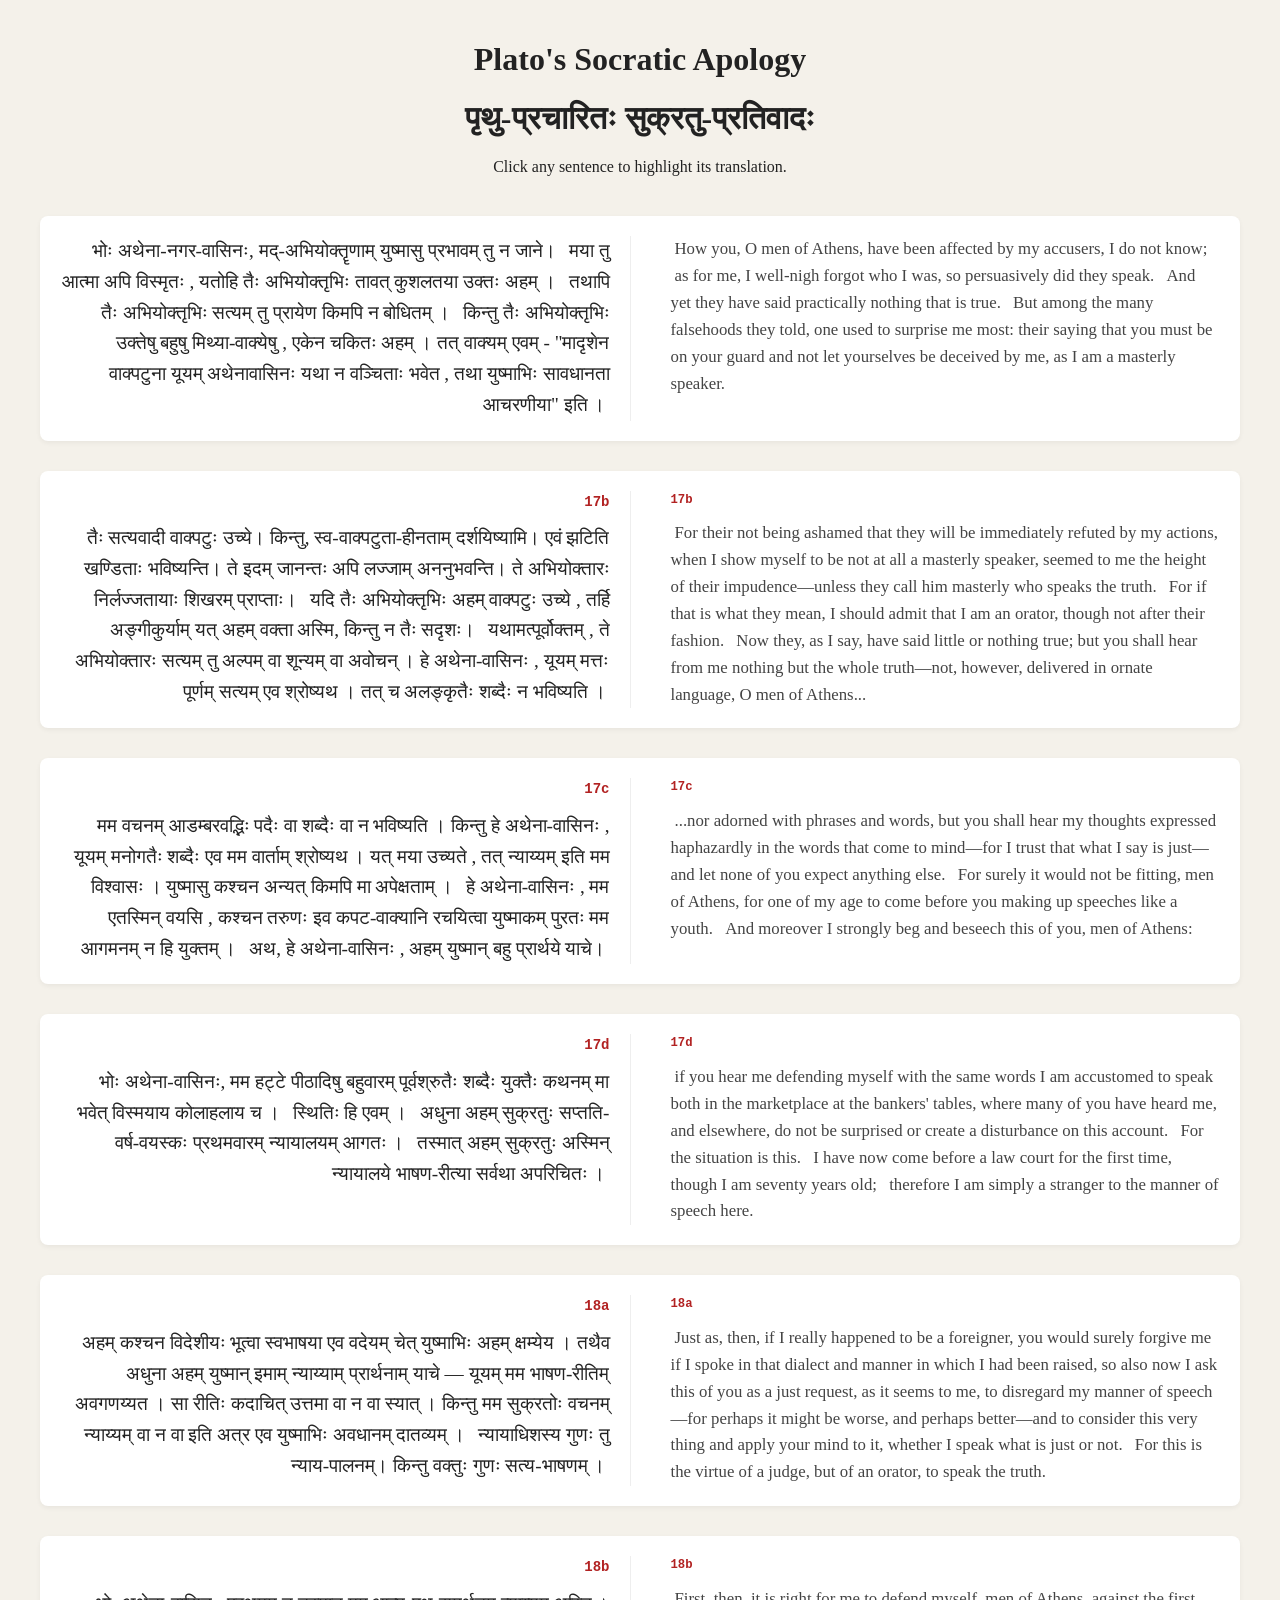
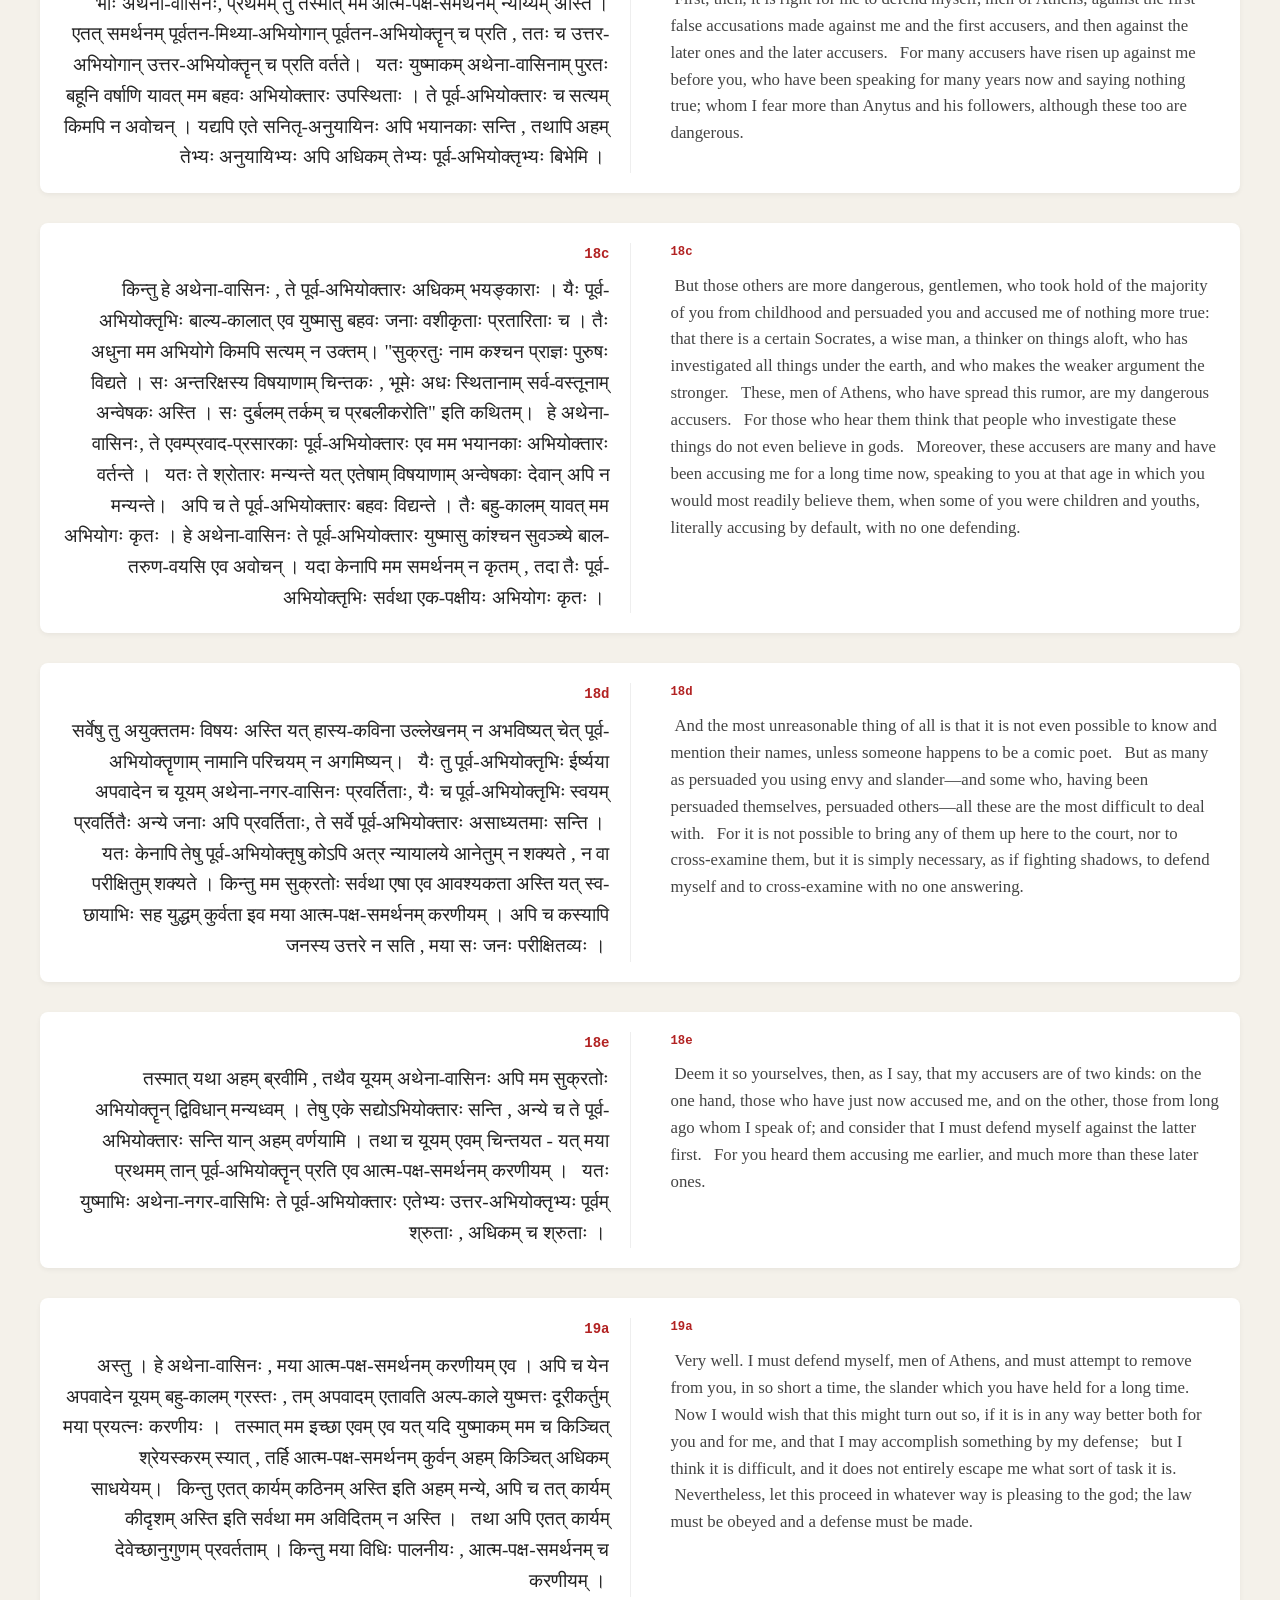
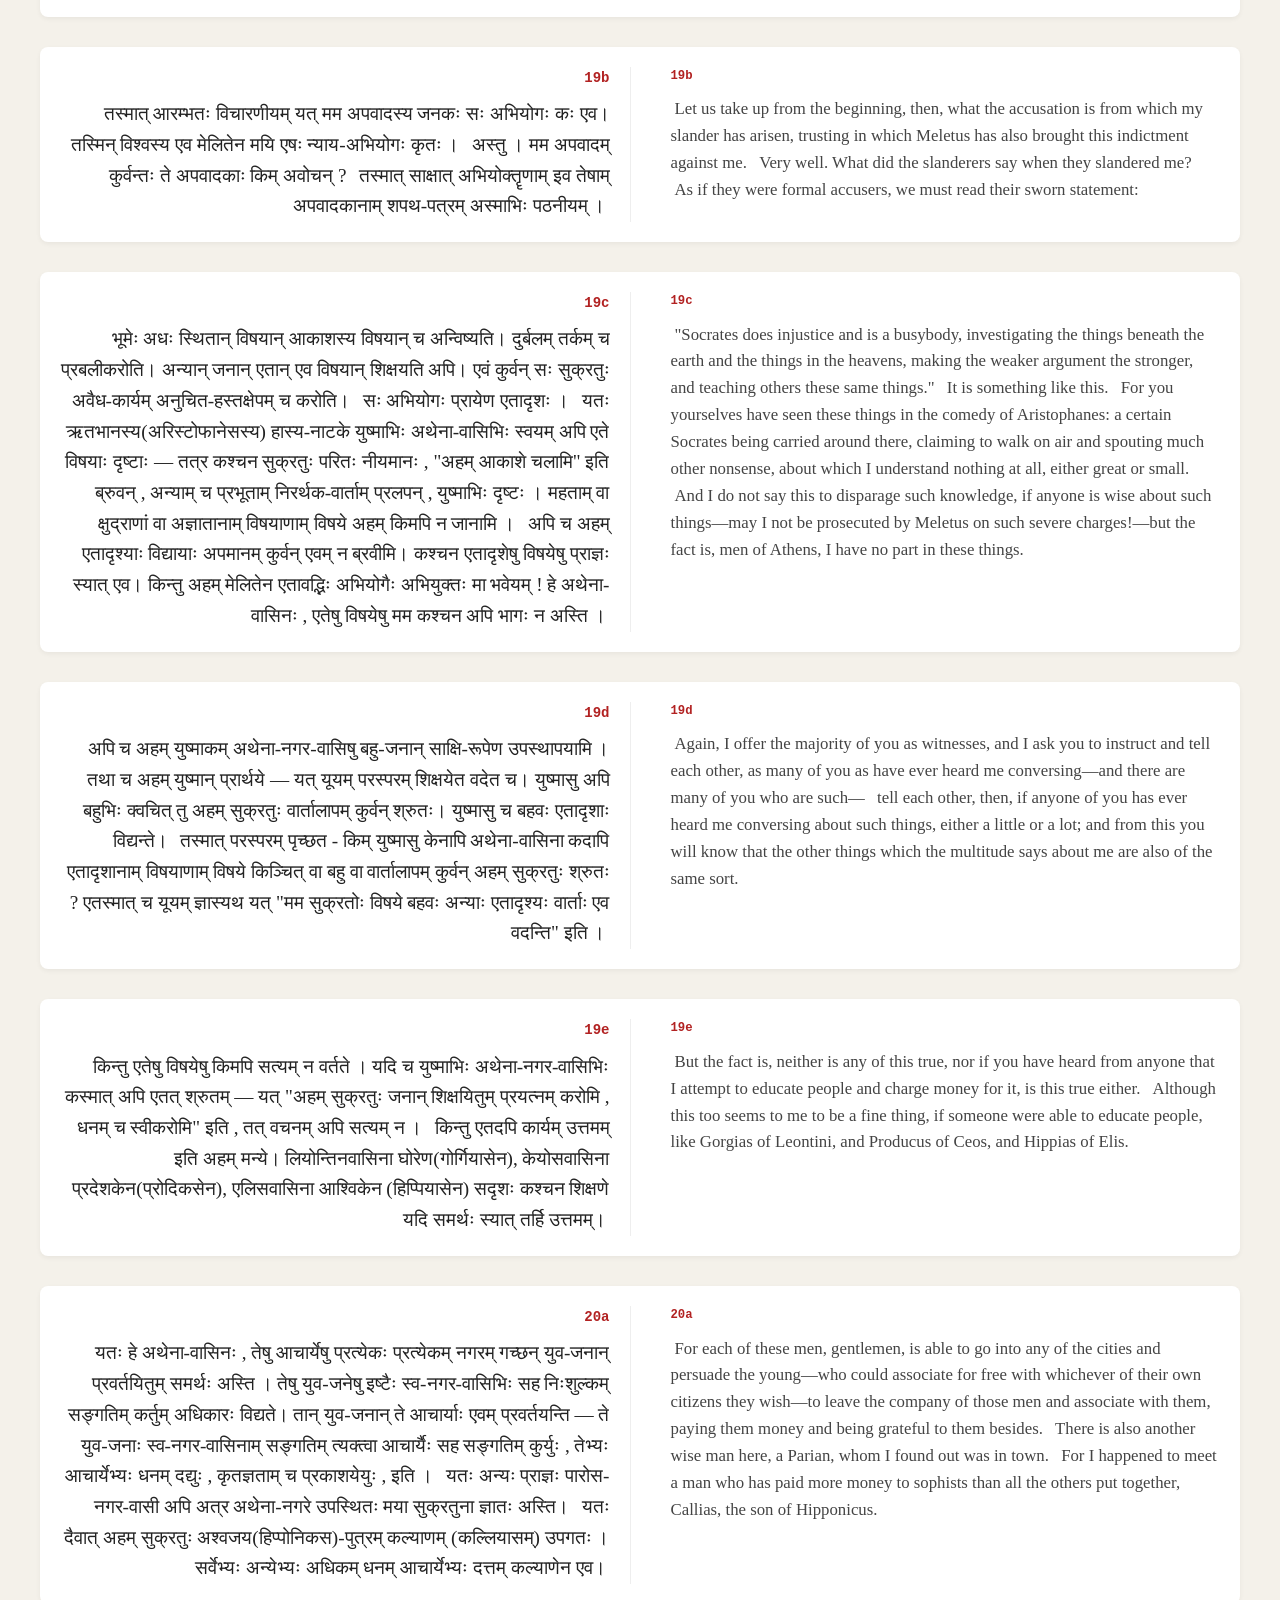
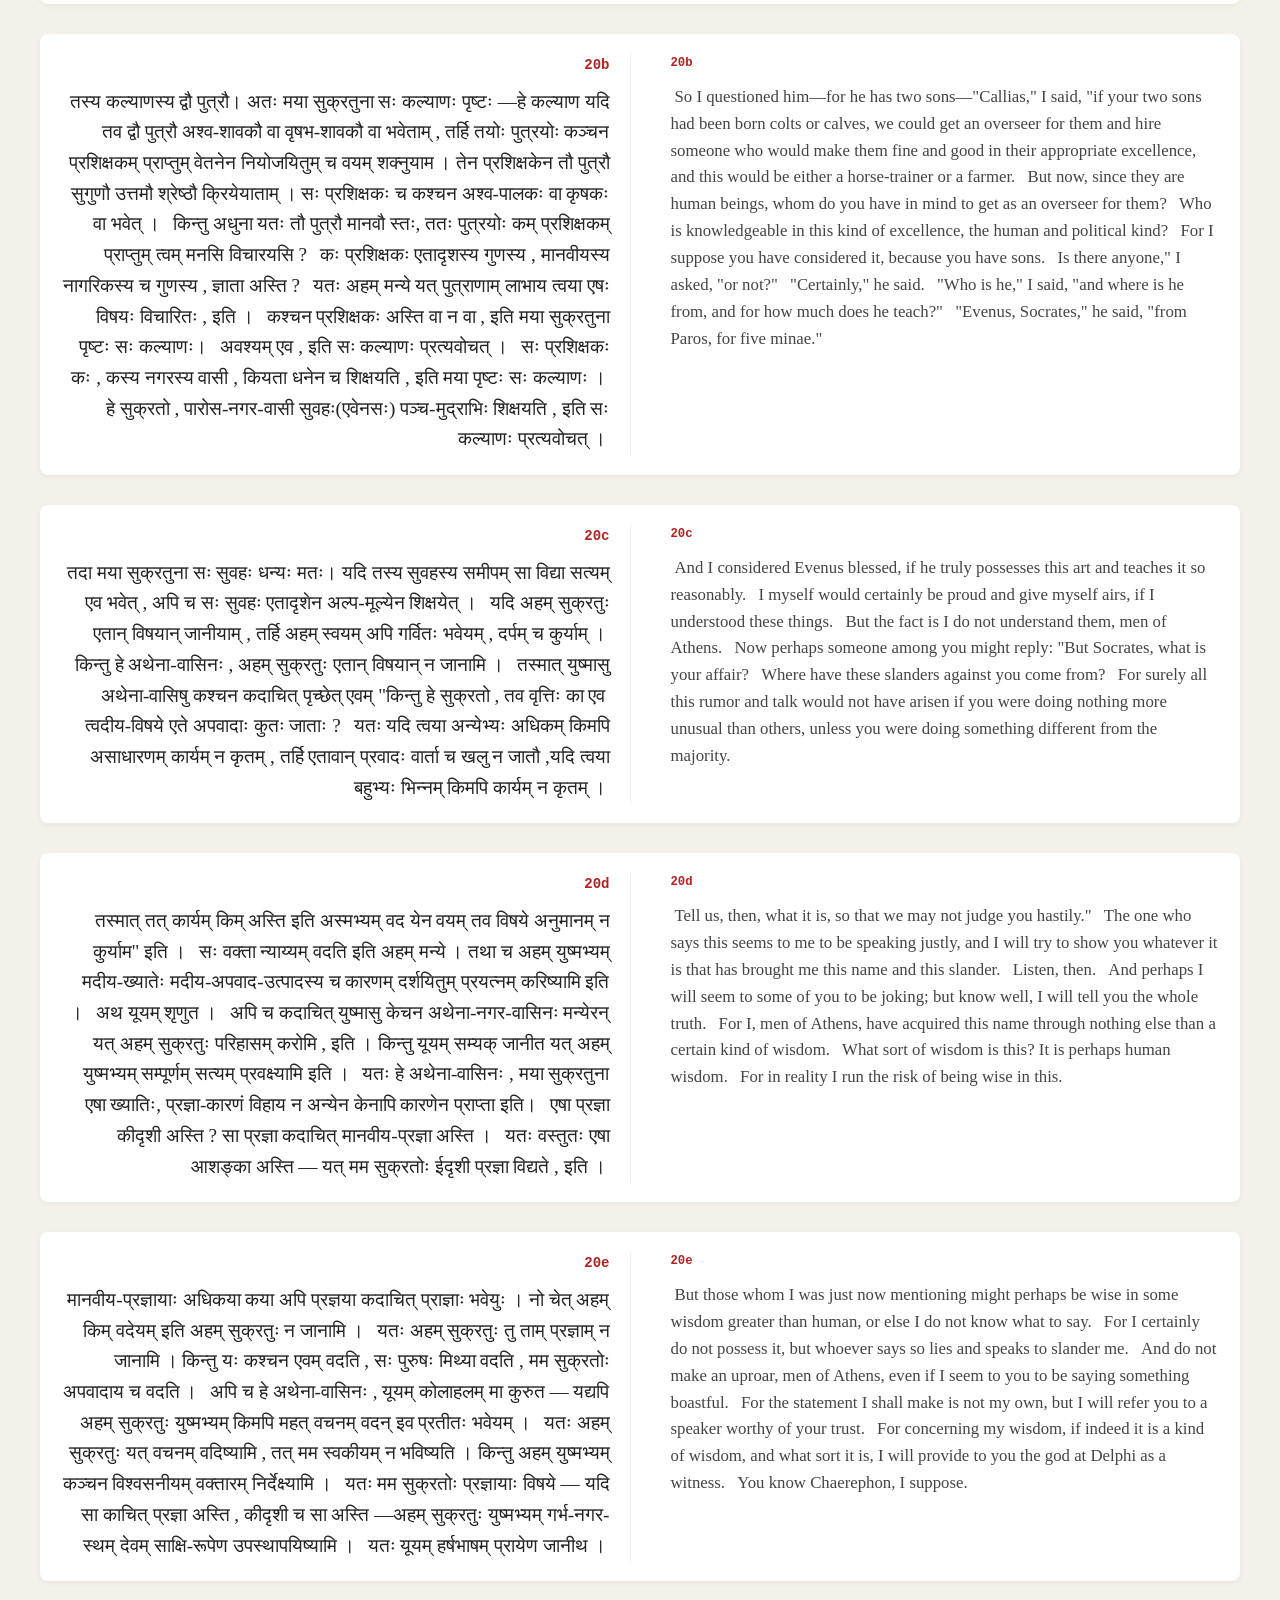
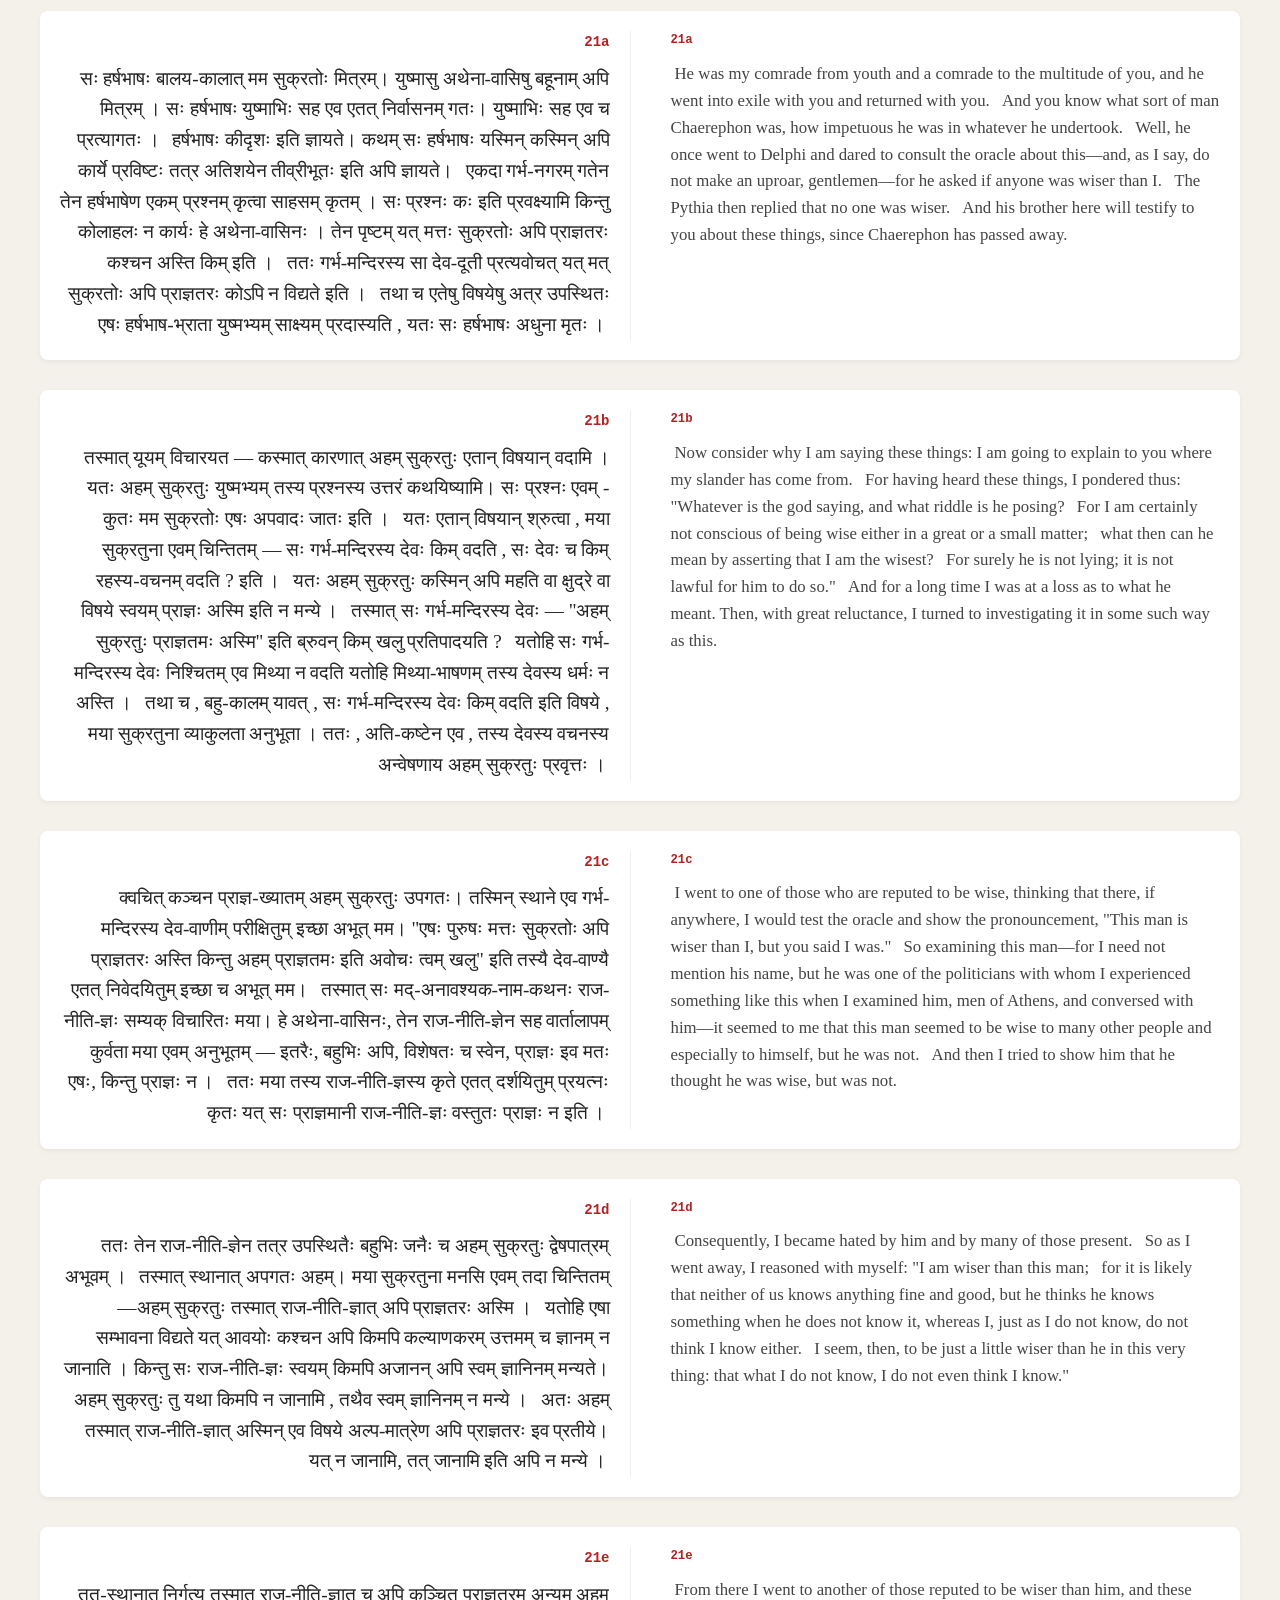
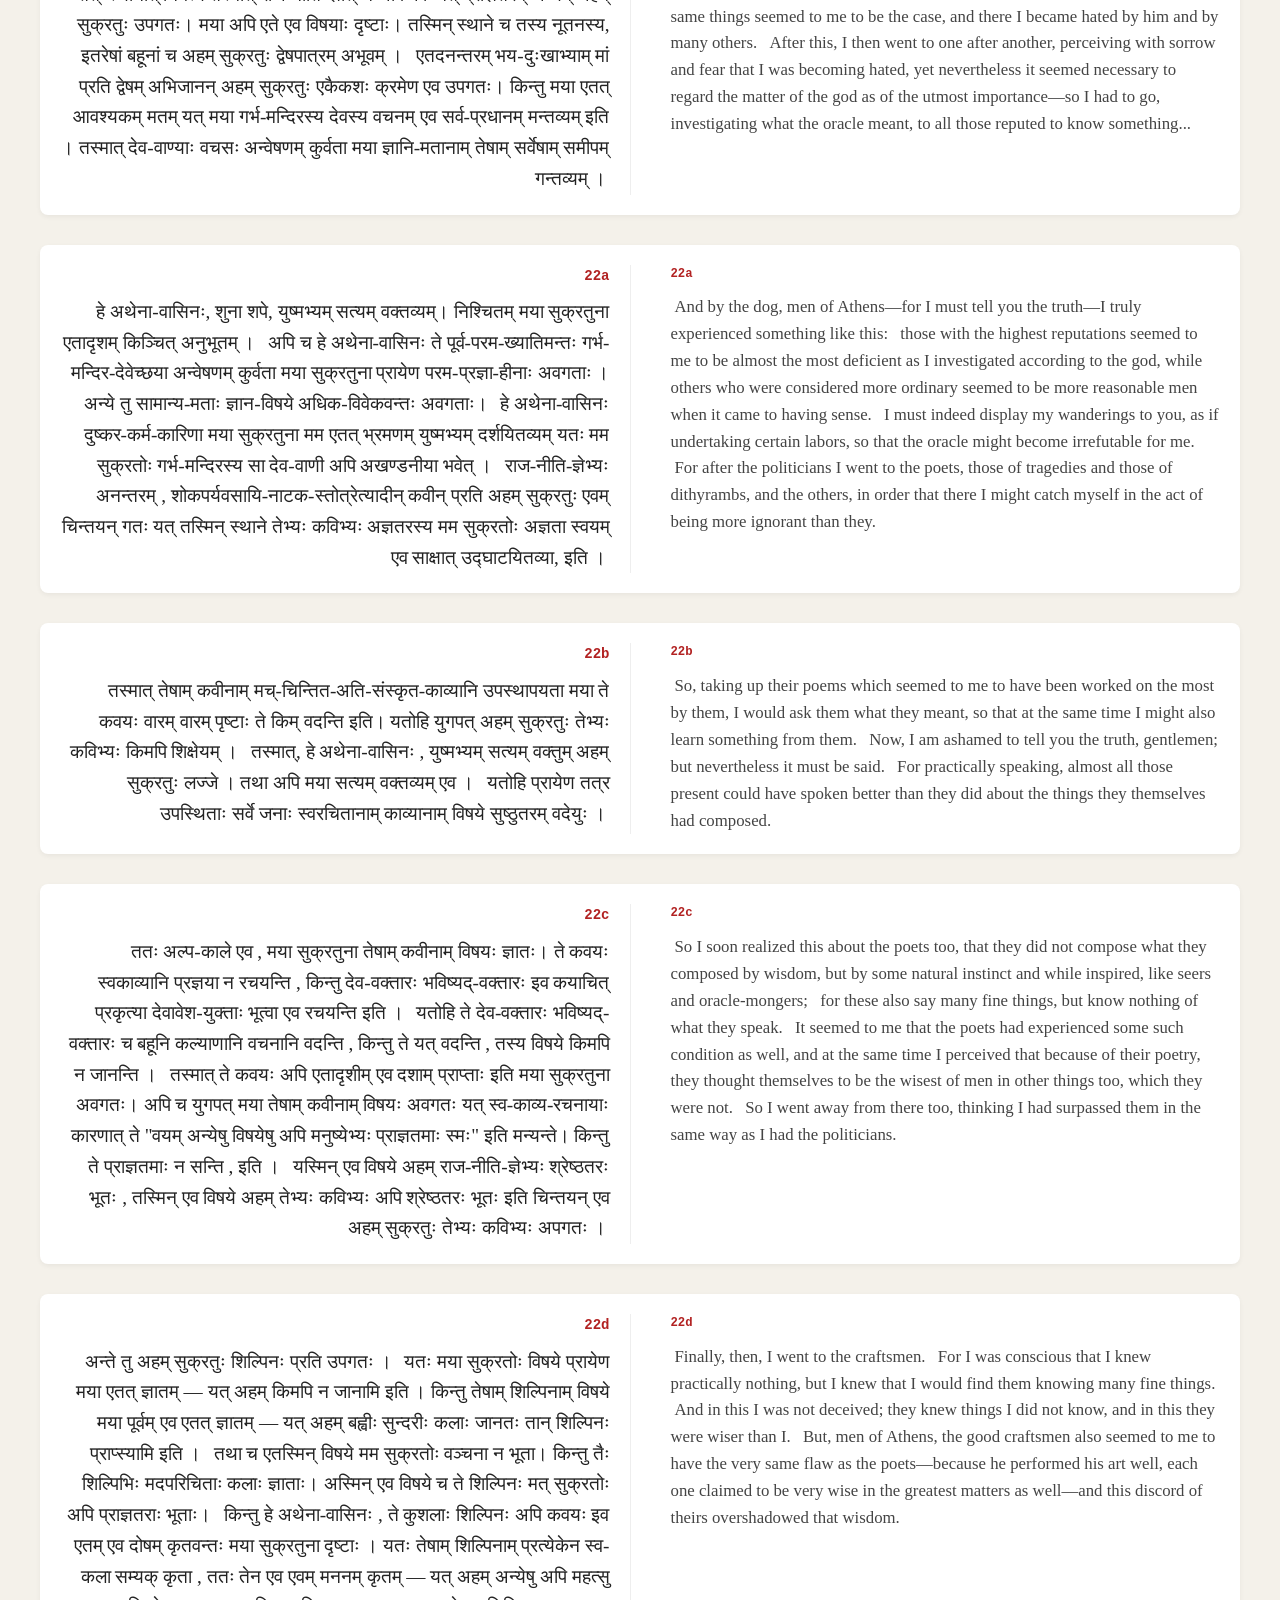
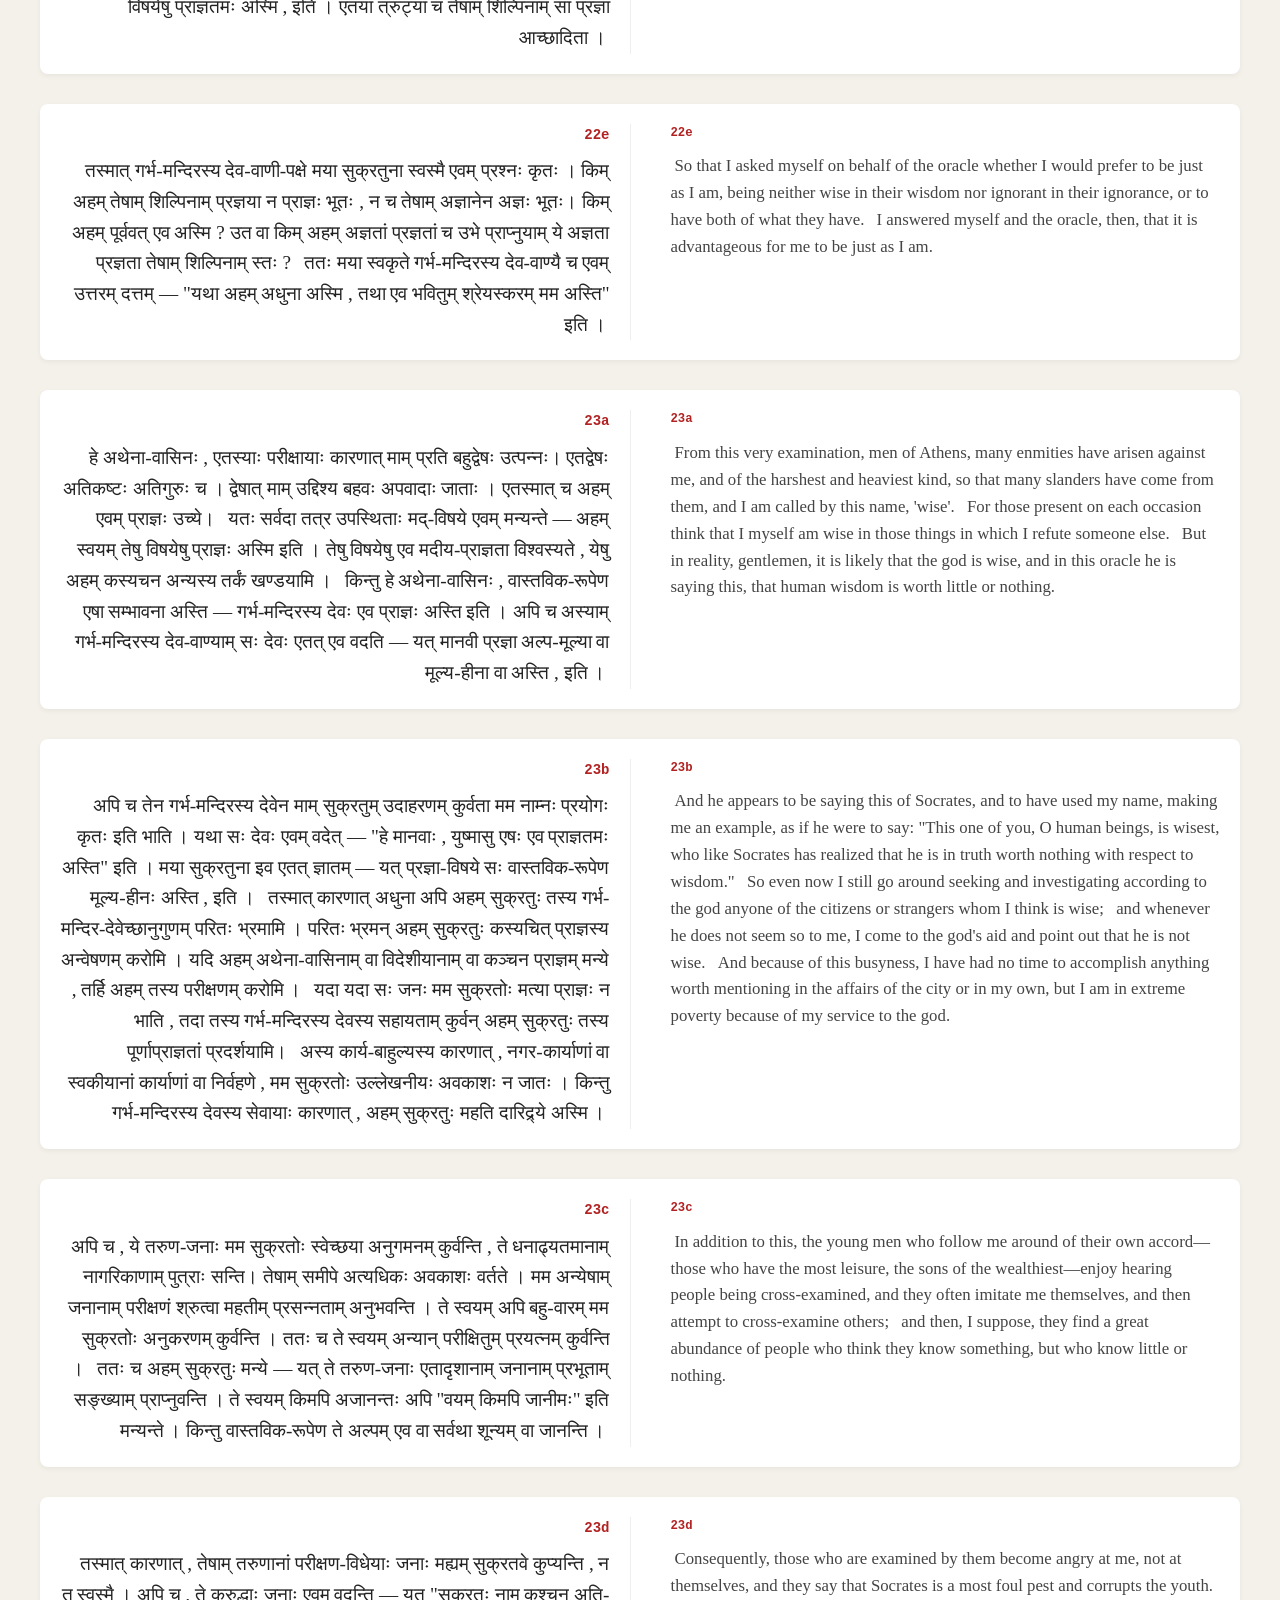
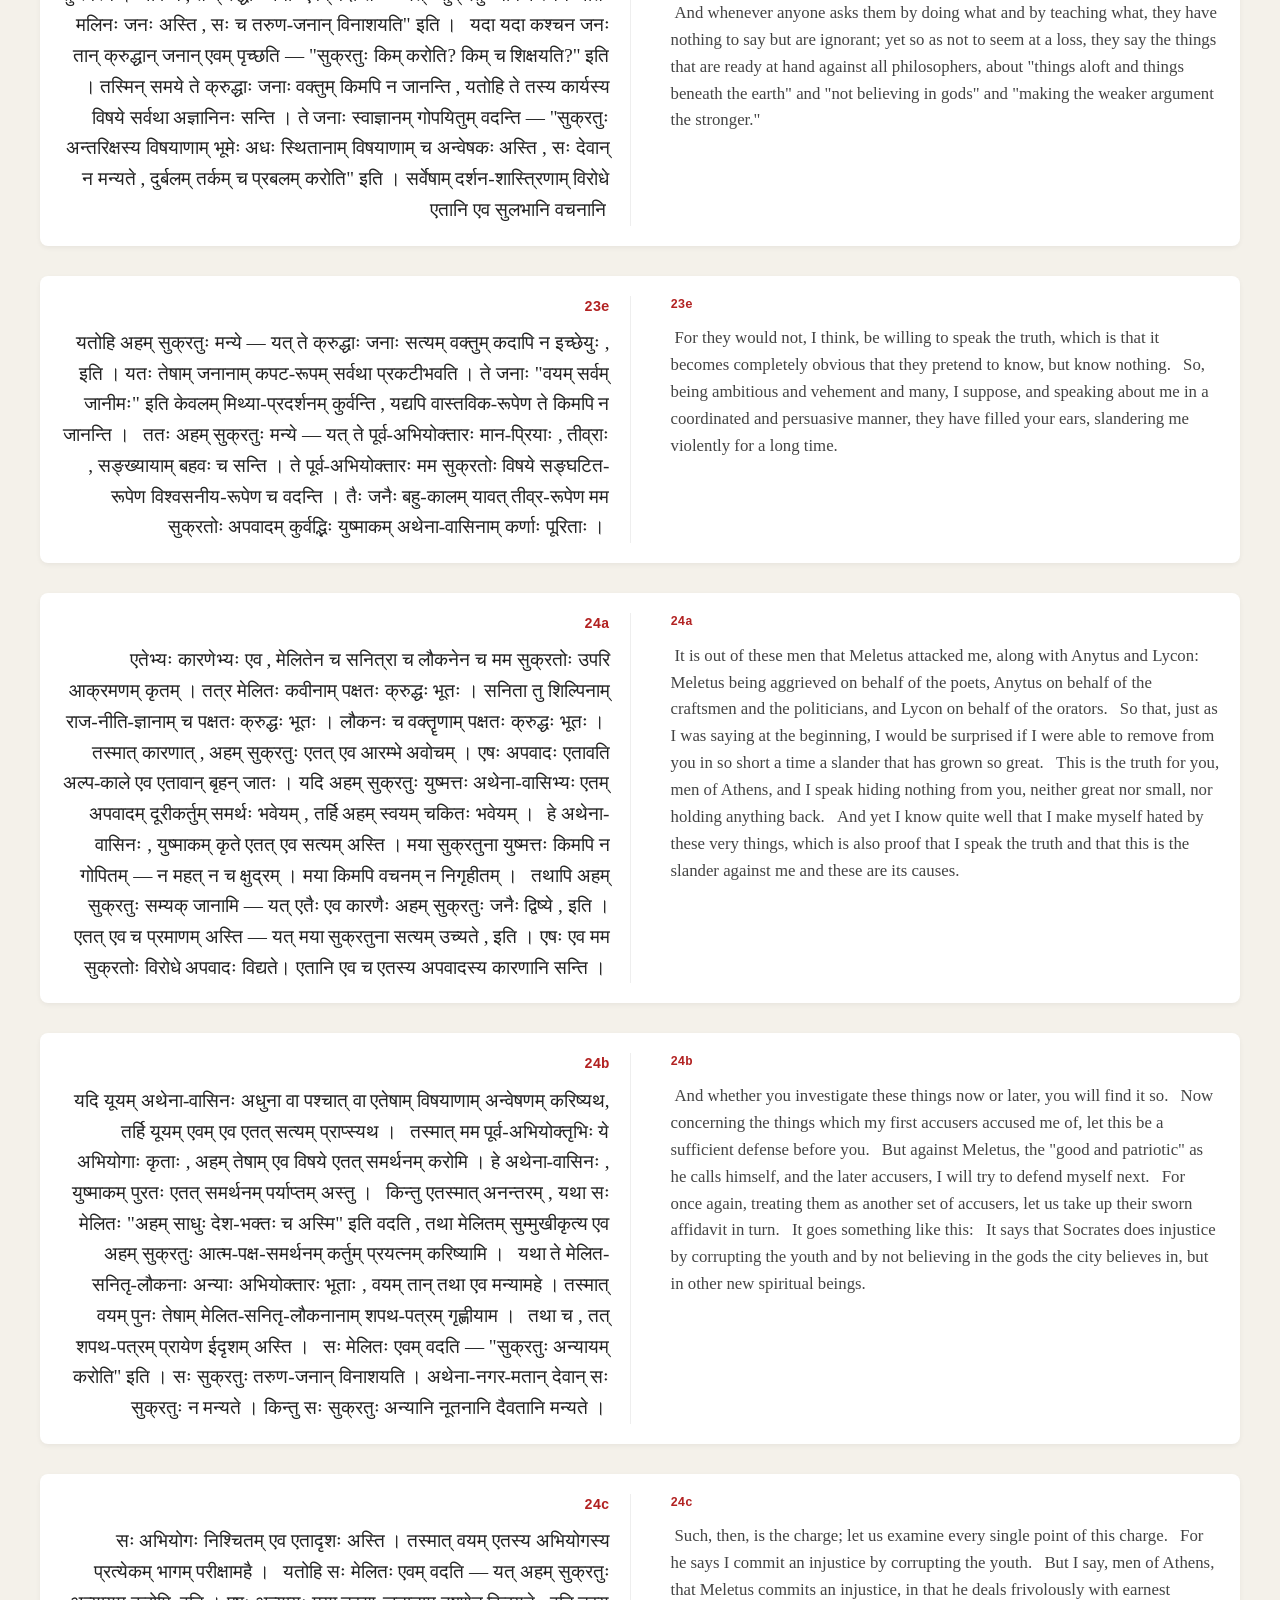
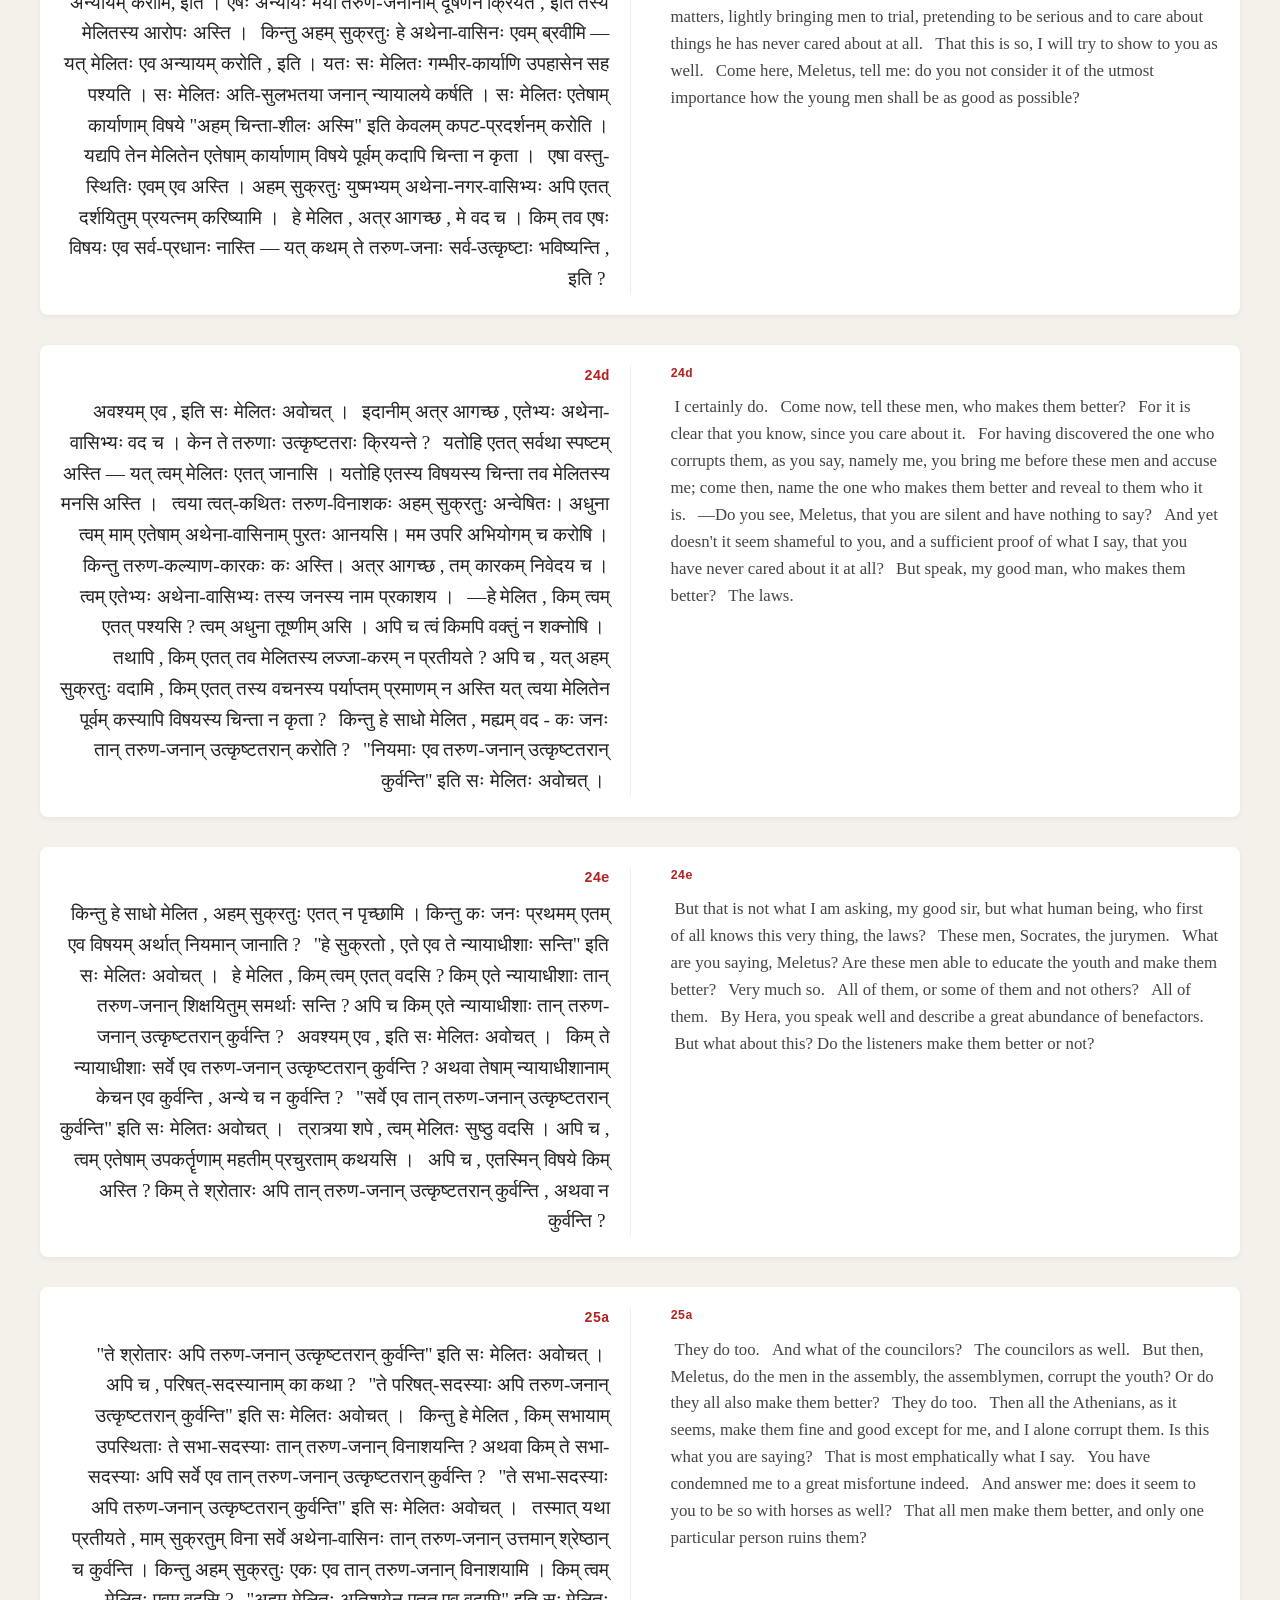
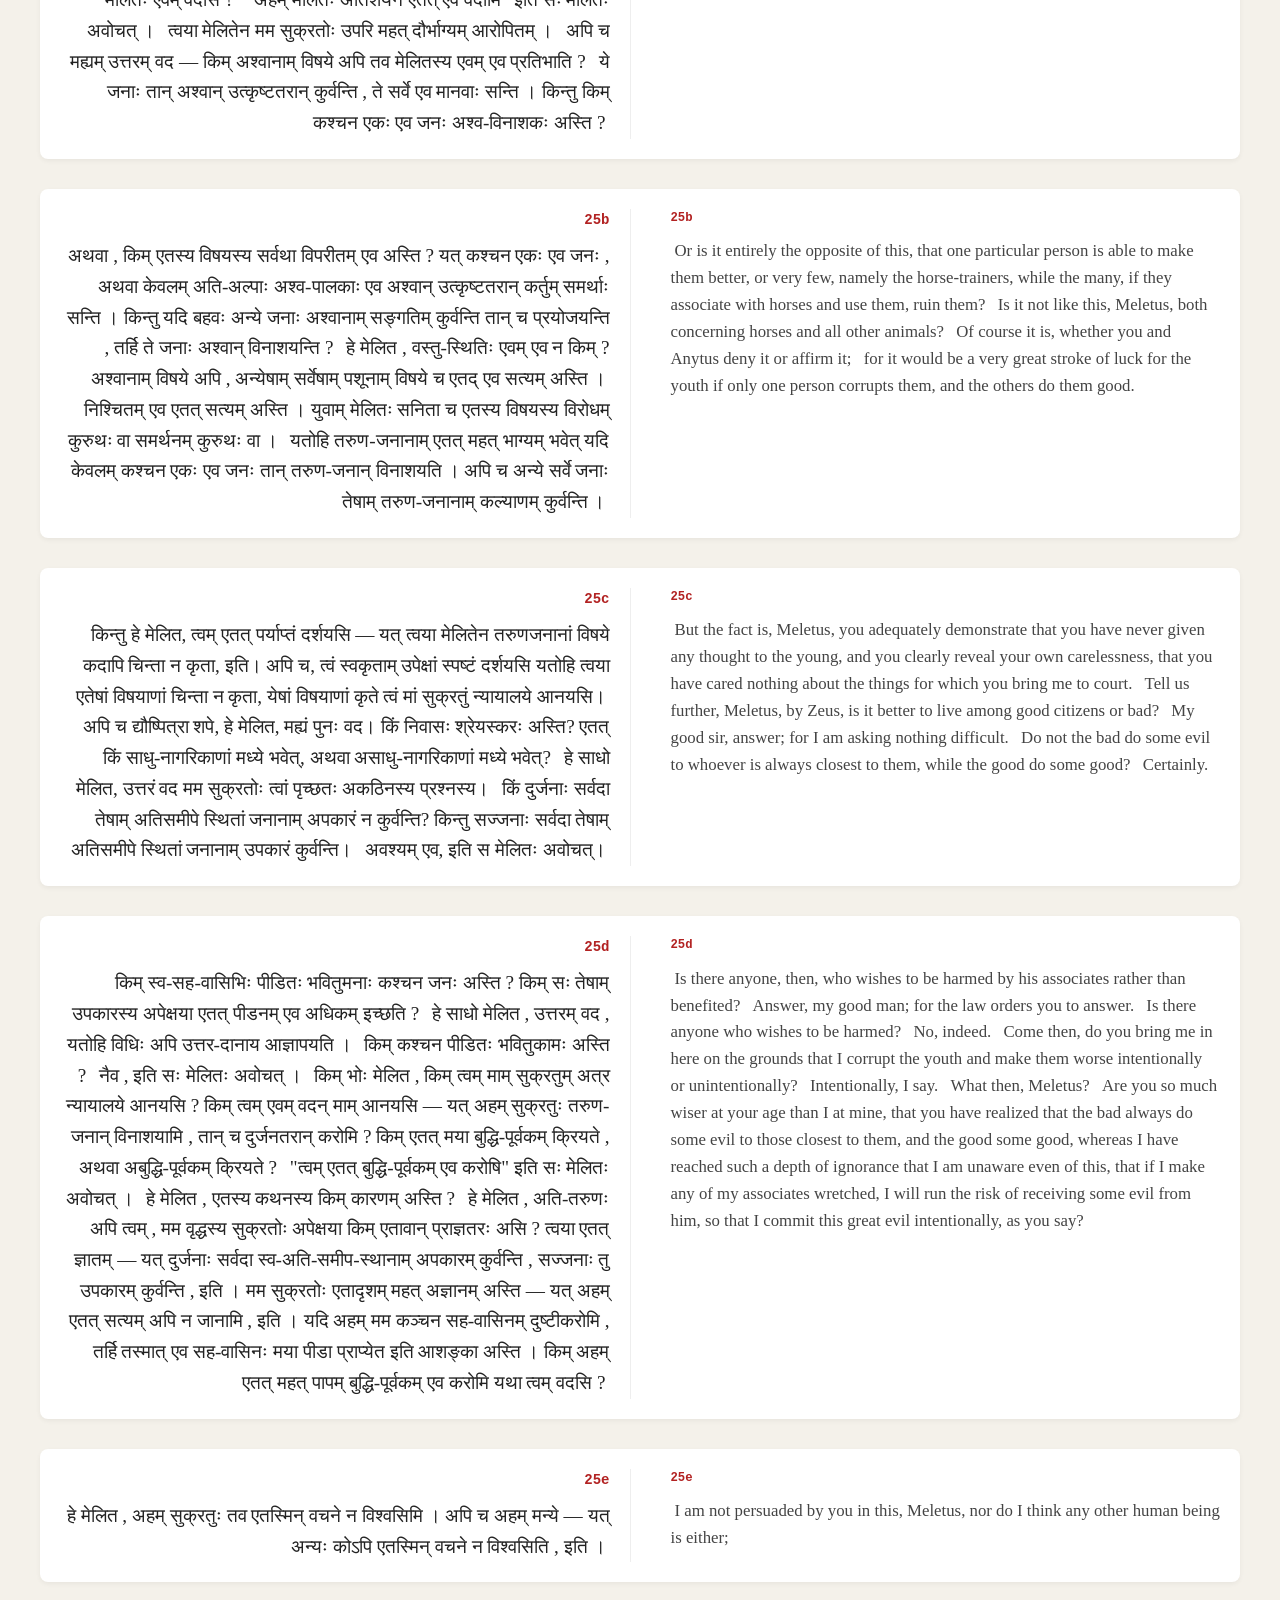
==== commit 29731554: "meletus" ====
--- a/apologia.html
+++ b/apologia.html
@@ -179,7 +179,7 @@
     <div class="para-block">
       <div class="skt-col">
         <span class="stephanus">19b</span>
-        <span class="sentence" data-id="p7-s1">तस्मात् आरम्भतः विचारणीयम् यत् मम अपवादस्य जनकः सः अभियोगः कः एव। तस्मिन् विश्वस्य एव मानकेन(मेलेटसेन) मयि एषः न्याय-अभियोगः कृतः ।</span>
+        <span class="sentence" data-id="p7-s1">तस्मात् आरम्भतः विचारणीयम् यत् मम अपवादस्य जनकः सः अभियोगः कः एव। तस्मिन् विश्वस्य एव मेलितेन मयि एषः न्याय-अभियोगः कृतः ।</span>
         <span class="sentence" data-id="p7-s2">अस्तु । मम अपवादम् कुर्वन्तः ते अपवादकाः किम् अवोचन् ?</span>
         <span class="sentence" data-id="p7-s3">तस्मात् साक्षात् अभियोक्तॄणाम् इव तेषाम् अपवादकानाम् शपथ-पत्रम् अस्माभिः पठनीयम् ।</span>
       </div>
@@ -198,7 +198,7 @@
         <span class="sentence" data-id="p7-s4">भूमेः अधः स्थितान् विषयान् आकाशस्य विषयान् च अन्विष्यति। दुर्बलम् तर्कम् च प्रबलीकरोति। अन्यान् जनान् एतान् एव विषयान् शिक्षयति अपि। एवं कुर्वन् सः सुक्रतुः अवैध-कार्यम् अनुचित-हस्तक्षेपम् च करोति।</span>
         <span class="sentence" data-id="p7-s5">सः अभियोगः प्रायेण एतादृशः ।</span>
         <span class="sentence" data-id="p7-s6">यतः ऋतभानस्य(अरिस्टोफानेसस्य) हास्य-नाटके युष्माभिः अथेना-वासिभिः स्वयम् अपि एते विषयाः दृष्टाः — तत्र कश्चन सुक्रतुः परितः नीयमानः , "अहम् आकाशे चलामि" इति ब्रुवन् , अन्याम् च प्रभूताम् निरर्थक-वार्ताम् प्रलपन् , युष्माभिः दृष्टः । महताम् वा क्षुद्राणां वा अज्ञातानाम् विषयाणाम् विषये अहम् किमपि न जानामि ।</span>
-        <span class="sentence" data-id="p8-s1">अपि च अहम् एतादृश्याः विद्यायाः अपमानम् कुर्वन् एवम् न ब्रवीमि। कश्चन एतादृशेषु विषयेषु प्राज्ञः स्यात् एव। किन्तु अहम् मानकेन(मेलेतसेन) एतावद्भिः अभियोगैः अभियुक्तः मा भवेयम् ! हे अथेना-वासिनः , एतेषु विषयेषु मम कश्चन अपि भागः न अस्ति ।</span>
+        <span class="sentence" data-id="p8-s1">अपि च अहम् एतादृश्याः विद्यायाः अपमानम् कुर्वन् एवम् न ब्रवीमि। कश्चन एतादृशेषु विषयेषु प्राज्ञः स्यात् एव। किन्तु अहम् मेलितेन एतावद्भिः अभियोगैः अभियुक्तः मा भवेयम् ! हे अथेना-वासिनः , एतेषु विषयेषु मम कश्चन अपि भागः न अस्ति ।</span>
       </div>
       <div class="english-col">
         <span class="stephanus">19c</span>
@@ -601,7 +601,7 @@
     <div class="para-block">
       <div class="skt-col">
         <span class="stephanus">24a</span>
-        <span class="sentence" data-id="p22-s1">एतेभ्यः कारणेभ्यः एव , मानकेन च सनित्रा च लौकनेन च मम सुक्रतोः उपरि आक्रमणम् कृतम् । तत्र मानकः कवीनाम् पक्षतः क्रुद्धः भूतः । सनिता तु शिल्पिनाम् राज-नीति-ज्ञानाम् च पक्षतः क्रुद्धः भूतः । लौकनः च वक्तॄणाम् पक्षतः क्रुद्धः भूतः ।</span>
+        <span class="sentence" data-id="p22-s1">एतेभ्यः कारणेभ्यः एव , मेलितेन च सनित्रा च लौकनेन च मम सुक्रतोः उपरि आक्रमणम् कृतम् । तत्र मेलितः कवीनाम् पक्षतः क्रुद्धः भूतः । सनिता तु शिल्पिनाम् राज-नीति-ज्ञानाम् च पक्षतः क्रुद्धः भूतः । लौकनः च वक्तॄणाम् पक्षतः क्रुद्धः भूतः ।</span>
         <span class="sentence" data-id="p22-s2">तस्मात् कारणात् , अहम् सुक्रतुः एतत् एव आरम्भे अवोचम् । एषः अपवादः एतावति अल्प-काले एव एतावान् बृहन् जातः । यदि अहम् सुक्रतुः युष्मत्तः अथेना-वासिभ्यः एतम् अपवादम् दूरीकर्तुम् समर्थः भवेयम् , तर्हि अहम् स्वयम् चकितः भवेयम् ।</span>
         <span class="sentence" data-id="p22-s3">हे अथेना-वासिनः , युष्माकम् कृते एतत् एव सत्यम् अस्ति । मया सुक्रतुना युष्मत्तः किमपि न गोपितम् — न महत् न च क्षुद्रम् । मया किमपि वचनम् न निगृहीतम् ।</span>
         <span class="sentence" data-id="p22-s4">तथापि अहम् सुक्रतुः सम्यक् जानामि — यत् एतैः एव कारणैः अहम् सुक्रतुः जनैः द्विष्ये , इति । एतत् एव च प्रमाणम् अस्ति — यत् मया सुक्रतुना सत्यम् उच्यते , इति । एषः एव मम सुक्रतोः विरोधे अपवादः विद्यते। एतानि एव च एतस्य अपवादस्य कारणानि सन्ति ।</span>
@@ -621,10 +621,10 @@
         <span class="stephanus">24b</span>
         <span class="sentence" data-id="p22-s5">यदि यूयम् अथेना-वासिनः अधुना वा पश्चात् वा एतेषाम् विषयाणाम् अन्वेषणम् करिष्यथ, तर्हि यूयम् एवम् एव एतत् सत्यम् प्राप्स्यथ ।</span>
         <span class="sentence" data-id="p23-s1">तस्मात् मम पूर्व-अभियोक्तृभिः ये अभियोगाः कृताः , अहम् तेषाम् एव विषये एतत् समर्थनम् करोमि । हे अथेना-वासिनः , युष्माकम् पुरतः एतत् समर्थनम् पर्याप्तम् अस्तु ।</span>
-        <span class="sentence" data-id="p23-s2">किन्तु एतस्मात् अनन्तरम् , यथा सः मानकः "अहम् साधुः देश-भक्तः च अस्मि" इति वदति , तथा मानकम् सुम्मुखीकृत्य एव अहम् सुक्रतुः आत्म-पक्ष-समर्थनम् कर्तुम् प्रयत्नम् करिष्यामि ।</span>
-        <span class="sentence" data-id="p23-s3">यथा ते मानक-सनितृ-लौकनाः अन्याः अभियोक्तारः भूताः , वयम् तान् तथा एव मन्यामहे । तस्मात् वयम् पुनः तेषाम् मानक-सनितृ-लौकनानाम् शपथ-पत्रम् गृह्णीयाम ।</span>
+        <span class="sentence" data-id="p23-s2">किन्तु एतस्मात् अनन्तरम् , यथा सः मेलितः "अहम् साधुः देश-भक्तः च अस्मि" इति वदति , तथा मेलितम् सुम्मुखीकृत्य एव अहम् सुक्रतुः आत्म-पक्ष-समर्थनम् कर्तुम् प्रयत्नम् करिष्यामि ।</span>
+        <span class="sentence" data-id="p23-s3">यथा ते मेलित-सनितृ-लौकनाः अन्याः अभियोक्तारः भूताः , वयम् तान् तथा एव मन्यामहे । तस्मात् वयम् पुनः तेषाम् मेलित-सनितृ-लौकनानाम् शपथ-पत्रम् गृह्णीयाम ।</span>
         <span class="sentence" data-id="p23-s4">तथा च , तत् शपथ-पत्रम् प्रायेण ईदृशम् अस्ति ।</span>
-        <span class="sentence" data-id="p23-s5">सः मानकः एवम् वदति — "सुक्रतुः अन्यायम् करोति" इति । सः सुक्रतुः तरुण-जनान् विनाशयति । अथेना-नगर-मतान् देवान् सः सुक्रतुः न मन्यते । किन्तु सः सुक्रतुः अन्यानि नूतनानि दैवतानि मन्यते ।</span>
+        <span class="sentence" data-id="p23-s5">सः मेलितः एवम् वदति — "सुक्रतुः अन्यायम् करोति" इति । सः सुक्रतुः तरुण-जनान् विनाशयति । अथेना-नगर-मतान् देवान् सः सुक्रतुः न मन्यते । किन्तु सः सुक्रतुः अन्यानि नूतनानि दैवतानि मन्यते ।</span>
       </div>
       <div class="english-col">
         <span class="stephanus">24b</span>
@@ -642,10 +642,10 @@
       <div class="skt-col">
         <span class="stephanus">24c</span>
         <span class="sentence" data-id="p23-s6">सः अभियोगः निश्चितम् एव एतादृशः अस्ति । तस्मात् वयम् एतस्य अभियोगस्य प्रत्येकम् भागम् परीक्षामहै ।</span>
-        <span class="sentence" data-id="p24-s1">यतोहि सः मानकः एवम् वदति — यत् अहम् सुक्रतुः अन्यायम् करोमि, इति । एषः अन्यायः मया तरुण-जनानाम् दूषणेन क्रियते , इति तस्य मानकस्य आरोपः अस्ति ।</span>
-        <span class="sentence" data-id="p24-s2">किन्तु अहम् सुक्रतुः हे अथेना-वासिनः एवम् ब्रवीमि — यत् मानकः एव अन्यायम् करोति , इति । यतः सः मानकः गम्भीर-कार्याणि उपहासेन सह पश्यति । सः मानकः अति-सुलभतया जनान् न्यायालये कर्षति । सः मानकः एतेषाम् कार्याणाम् विषये "अहम् चिन्ता-शीलः अस्मि" इति केवलम् कपट-प्रदर्शनम् करोति । यद्यपि तेन मानकेन एतेषाम् कार्याणाम् विषये पूर्वम् कदापि चिन्ता न कृता ।</span>
+        <span class="sentence" data-id="p24-s1">यतोहि सः मेलितः एवम् वदति — यत् अहम् सुक्रतुः अन्यायम् करोमि, इति । एषः अन्यायः मया तरुण-जनानाम् दूषणेन क्रियते , इति तस्य मेलितस्य आरोपः अस्ति ।</span>
+        <span class="sentence" data-id="p24-s2">किन्तु अहम् सुक्रतुः हे अथेना-वासिनः एवम् ब्रवीमि — यत् मेलितः एव अन्यायम् करोति , इति । यतः सः मेलितः गम्भीर-कार्याणि उपहासेन सह पश्यति । सः मेलितः अति-सुलभतया जनान् न्यायालये कर्षति । सः मेलितः एतेषाम् कार्याणाम् विषये "अहम् चिन्ता-शीलः अस्मि" इति केवलम् कपट-प्रदर्शनम् करोति । यद्यपि तेन मेलितेन एतेषाम् कार्याणाम् विषये पूर्वम् कदापि चिन्ता न कृता ।</span>
         <span class="sentence" data-id="p24-s3">एषा वस्तु-स्थितिः एवम् एव अस्ति । अहम् सुक्रतुः युष्मभ्यम् अथेना-नगर-वासिभ्यः अपि एतत् दर्शयितुम् प्रयत्नम् करिष्यामि ।</span>
-        <span class="sentence" data-id="p24-s4">हे मानक , अत्र आगच्छ , मे वद च । किम् तव एषः विषयः एव सर्व-प्रधानः नास्ति — यत् कथम् ते तरुण-जनाः सर्व-उत्कृष्टाः भविष्यन्ति , इति ?</span>
+        <span class="sentence" data-id="p24-s4">हे मेलित , अत्र आगच्छ , मे वद च । किम् तव एषः विषयः एव सर्व-प्रधानः नास्ति — यत् कथम् ते तरुण-जनाः सर्व-उत्कृष्टाः भविष्यन्ति , इति ?</span>
       </div>
       <div class="english-col">
         <span class="stephanus">24c</span>
@@ -661,14 +661,14 @@
     <div class="para-block">
       <div class="skt-col">
         <span class="stephanus">24d</span>
-        <span class="sentence" data-id="p24-s5">अवश्यम् एव , इति सः मानकः अवोचत् ।</span>
+        <span class="sentence" data-id="p24-s5">अवश्यम् एव , इति सः मेलितः अवोचत् ।</span>
         <span class="sentence" data-id="p24-s6">इदानीम् अत्र आगच्छ , एतेभ्यः अथेना-वासिभ्यः वद च । केन ते तरुणाः उत्कृष्टतराः क्रियन्ते ?</span>
-        <span class="sentence" data-id="p24-s7">यतोहि एतत् सर्वथा स्पष्टम् अस्ति — यत् त्वम् मानकः एतत् जानासि । यतोहि एतस्य विषयस्य चिन्ता तव मानकस्य मनसि अस्ति ।</span>
+        <span class="sentence" data-id="p24-s7">यतोहि एतत् सर्वथा स्पष्टम् अस्ति — यत् त्वम् मेलितः एतत् जानासि । यतोहि एतस्य विषयस्य चिन्ता तव मेलितस्य मनसि अस्ति ।</span>
         <span class="sentence" data-id="p24-s8">त्वया त्वत्-कथितः तरुण-विनाशकः अहम् सुक्रतुः अन्वेषितः। अधुना त्वम् माम् एतेषाम् अथेना-वासिनाम् पुरतः आनयसि। मम उपरि अभियोगम् च करोषि । किन्तु तरुण-कल्याण-कारकः कः अस्ति। अत्र आगच्छ , तम् कारकम् निवेदय च । त्वम् एतेभ्यः अथेना-वासिभ्यः तस्य जनस्य नाम प्रकाशय ।</span>
-        <span class="sentence" data-id="p24-s9">—हे मानक , किम् त्वम् एतत् पश्यसि ? त्वम् अधुना तूष्णीम् असि । अपि च त्वं किमपि वक्तुं न शक्नोषि ।</span>
-        <span class="sentence" data-id="p24-s10">तथापि , किम् एतत् तव मानकस्य लज्जा-करम् न प्रतीयते ? अपि च , यत् अहम् सुक्रतुः वदामि , किम् एतत् तस्य वचनस्य पर्याप्तम् प्रमाणम् न अस्ति यत् त्वया मानकेन पूर्वम् कस्यापि विषयस्य चिन्ता न कृता ?</span>
-        <span class="sentence" data-id="p24-s11">किन्तु हे साधो मानक , मह्यम् वद - कः जनः तान् तरुण-जनान् उत्कृष्टतरान् करोति ?</span>
-        <span class="sentence" data-id="p24-s12">"नियमाः एव तरुण-जनान् उत्कृष्टतरान् कुर्वन्ति" इति सः मानकः अवोचत् ।</span>
+        <span class="sentence" data-id="p24-s9">—हे मेलित , किम् त्वम् एतत् पश्यसि ? त्वम् अधुना तूष्णीम् असि । अपि च त्वं किमपि वक्तुं न शक्नोषि ।</span>
+        <span class="sentence" data-id="p24-s10">तथापि , किम् एतत् तव मेलितस्य लज्जा-करम् न प्रतीयते ? अपि च , यत् अहम् सुक्रतुः वदामि , किम् एतत् तस्य वचनस्य पर्याप्तम् प्रमाणम् न अस्ति यत् त्वया मेलितेन पूर्वम् कस्यापि विषयस्य चिन्ता न कृता ?</span>
+        <span class="sentence" data-id="p24-s11">किन्तु हे साधो मेलित , मह्यम् वद - कः जनः तान् तरुण-जनान् उत्कृष्टतरान् करोति ?</span>
+        <span class="sentence" data-id="p24-s12">"नियमाः एव तरुण-जनान् उत्कृष्टतरान् कुर्वन्ति" इति सः मेलितः अवोचत् ।</span>
       </div>
       <div class="english-col">
         <span class="stephanus">24d</span>
@@ -687,13 +687,13 @@
     <div class="para-block">
       <div class="skt-col">
         <span class="stephanus">24e</span>
-        <span class="sentence" data-id="p25-s1">किन्तु हे साधो मानक , अहम् सुक्रतुः एतत् न पृच्छामि । किन्तु कः जनः प्रथमम् एतम् एव विषयम् अर्थात् नियमान् जानाति ?</span>
-        <span class="sentence" data-id="p25-s2">"हे सुक्रतो , एते एव ते न्यायाधीशाः सन्ति" इति सः मानकः अवोचत् ।</span>
-        <span class="sentence" data-id="p25-s3">हे मानक , किम् त्वम् एतत् वदसि ? किम् एते न्यायाधीशाः तान् तरुण-जनान् शिक्षयितुम् समर्थाः सन्ति ? अपि च किम् एते न्यायाधीशाः तान् तरुण-जनान् उत्कृष्टतरान् कुर्वन्ति ?</span>
-        <span class="sentence" data-id="p25-s4">अवश्यम् एव , इति सः मानकः अवोचत् ।</span>
+        <span class="sentence" data-id="p25-s1">किन्तु हे साधो मेलित , अहम् सुक्रतुः एतत् न पृच्छामि । किन्तु कः जनः प्रथमम् एतम् एव विषयम् अर्थात् नियमान् जानाति ?</span>
+        <span class="sentence" data-id="p25-s2">"हे सुक्रतो , एते एव ते न्यायाधीशाः सन्ति" इति सः मेलितः अवोचत् ।</span>
+        <span class="sentence" data-id="p25-s3">हे मेलित , किम् त्वम् एतत् वदसि ? किम् एते न्यायाधीशाः तान् तरुण-जनान् शिक्षयितुम् समर्थाः सन्ति ? अपि च किम् एते न्यायाधीशाः तान् तरुण-जनान् उत्कृष्टतरान् कुर्वन्ति ?</span>
+        <span class="sentence" data-id="p25-s4">अवश्यम् एव , इति सः मेलितः अवोचत् ।</span>
         <span class="sentence" data-id="p25-s5">किम् ते न्यायाधीशाः सर्वे एव तरुण-जनान् उत्कृष्टतरान् कुर्वन्ति ? अथवा तेषाम् न्यायाधीशानाम् केचन एव कुर्वन्ति , अन्ये च न कुर्वन्ति ?</span>
-        <span class="sentence" data-id="p25-s6">"सर्वे एव तान् तरुण-जनान् उत्कृष्टतरान् कुर्वन्ति" इति सः मानकः अवोचत् ।</span>
-        <span class="sentence" data-id="p25-s7">त्रात्र्या शपे , त्वम् मानकः सुष्ठु वदसि । अपि च , त्वम् एतेषाम् उपकर्तॄणाम् महतीम् प्रचुरताम् कथयसि ।</span>
+        <span class="sentence" data-id="p25-s6">"सर्वे एव तान् तरुण-जनान् उत्कृष्टतरान् कुर्वन्ति" इति सः मेलितः अवोचत् ।</span>
+        <span class="sentence" data-id="p25-s7">त्रात्र्या शपे , त्वम् मेलितः सुष्ठु वदसि । अपि च , त्वम् एतेषाम् उपकर्तॄणाम् महतीम् प्रचुरताम् कथयसि ।</span>
         <span class="sentence" data-id="p25-s8">अपि च , एतस्मिन् विषये किम् अस्ति ? किम् ते श्रोतारः अपि तान् तरुण-जनान् उत्कृष्टतरान् कुर्वन्ति , अथवा न कुर्वन्ति ?</span>
       </div>
       <div class="english-col">
@@ -713,15 +713,15 @@
     <div class="para-block">
       <div class="skt-col">
         <span class="stephanus">25a</span>
-        <span class="sentence" data-id="p25-s9">"ते श्रोतारः अपि तरुण-जनान् उत्कृष्टतरान् कुर्वन्ति" इति सः मानकः अवोचत् ।</span>
+        <span class="sentence" data-id="p25-s9">"ते श्रोतारः अपि तरुण-जनान् उत्कृष्टतरान् कुर्वन्ति" इति सः मेलितः अवोचत् ।</span>
         <span class="sentence" data-id="p25-s10">अपि च , परिषत्-सदस्यानाम् का कथा ?</span>
-        <span class="sentence" data-id="p25-s11">"ते परिषत्-सदस्याः अपि तरुण-जनान् उत्कृष्टतरान् कुर्वन्ति" इति सः मानकः अवोचत् ।</span>
-        <span class="sentence" data-id="p25-s12">किन्तु हे मानक , किम् सभायाम् उपस्थिताः ते सभा-सदस्याः तान् तरुण-जनान् विनाशयन्ति ? अथवा किम् ते सभा-सदस्याः अपि सर्वे एव तान् तरुण-जनान् उत्कृष्टतरान् कुर्वन्ति ?</span>
-        <span class="sentence" data-id="p25-s13">"ते सभा-सदस्याः अपि तरुण-जनान् उत्कृष्टतरान् कुर्वन्ति" इति सः मानकः अवोचत् ।</span>
-        <span class="sentence" data-id="p25-s14">तस्मात् यथा प्रतीयते , माम् सुक्रतुम् विना सर्वे अथेना-वासिनः तान् तरुण-जनान् उत्तमान् श्रेष्ठान् च कुर्वन्ति । किन्तु अहम् सुक्रतुः एकः एव तान् तरुण-जनान् विनाशयामि । किम् त्वम् मानकः एवम् वदसि ?</span>
-        <span class="sentence" data-id="p25-s15">"अहम् मानकः अतिशयेन एतत् एव वदामि" इति सः मानकः अवोचत् ।</span>
-        <span class="sentence" data-id="p26-s1">त्वया मानकेन मम सुक्रतोः उपरि महत् दौर्भाग्यम् आरोपितम् ।</span>
-        <span class="sentence" data-id="p26-s2">अपि च मह्यम् उत्तरम् वद — किम् अश्वानाम् विषये अपि तव मानकस्य एवम् एव प्रतिभाति ?</span>
+        <span class="sentence" data-id="p25-s11">"ते परिषत्-सदस्याः अपि तरुण-जनान् उत्कृष्टतरान् कुर्वन्ति" इति सः मेलितः अवोचत् ।</span>
+        <span class="sentence" data-id="p25-s12">किन्तु हे मेलित , किम् सभायाम् उपस्थिताः ते सभा-सदस्याः तान् तरुण-जनान् विनाशयन्ति ? अथवा किम् ते सभा-सदस्याः अपि सर्वे एव तान् तरुण-जनान् उत्कृष्टतरान् कुर्वन्ति ?</span>
+        <span class="sentence" data-id="p25-s13">"ते सभा-सदस्याः अपि तरुण-जनान् उत्कृष्टतरान् कुर्वन्ति" इति सः मेलितः अवोचत् ।</span>
+        <span class="sentence" data-id="p25-s14">तस्मात् यथा प्रतीयते , माम् सुक्रतुम् विना सर्वे अथेना-वासिनः तान् तरुण-जनान् उत्तमान् श्रेष्ठान् च कुर्वन्ति । किन्तु अहम् सुक्रतुः एकः एव तान् तरुण-जनान् विनाशयामि । किम् त्वम् मेलितः एवम् वदसि ?</span>
+        <span class="sentence" data-id="p25-s15">"अहम् मेलितः अतिशयेन एतत् एव वदामि" इति सः मेलितः अवोचत् ।</span>
+        <span class="sentence" data-id="p26-s1">त्वया मेलितेन मम सुक्रतोः उपरि महत् दौर्भाग्यम् आरोपितम् ।</span>
+        <span class="sentence" data-id="p26-s2">अपि च मह्यम् उत्तरम् वद — किम् अश्वानाम् विषये अपि तव मेलितस्य एवम् एव प्रतिभाति ?</span>
         <span class="sentence" data-id="p26-s3">ये जनाः तान् अश्वान् उत्कृष्टतरान् कुर्वन्ति , ते सर्वे एव मानवाः सन्ति । किन्तु किम् कश्चन एकः एव जनः अश्व-विनाशकः अस्ति ?</span>
       </div>
       <div class="english-col">
@@ -744,8 +744,8 @@
       <div class="skt-col">
         <span class="stephanus">25b</span>
         <span class="sentence" data-id="p26-s4">अथवा , किम् एतस्य विषयस्य सर्वथा विपरीतम् एव अस्ति ? यत् कश्चन एकः एव जनः , अथवा केवलम् अति-अल्पाः अश्व-पालकाः एव अश्वान् उत्कृष्टतरान् कर्तुम् समर्थाः सन्ति । किन्तु यदि बहवः अन्ये जनाः अश्वानाम् सङ्गतिम् कुर्वन्ति तान् च प्रयोजयन्ति , तर्हि ते जनाः अश्वान् विनाशयन्ति ?</span>
-        <span class="sentence" data-id="p26-s5">हे मानक , वस्तु-स्थितिः एवम् एव न किम् ? अश्वानाम् विषये अपि , अन्येषाम् सर्वेषाम् पशूनाम् विषये च एतद् एव सत्यम् अस्ति ।</span>
-        <span class="sentence" data-id="p26-s6">निश्चितम् एव एतत् सत्यम् अस्ति । युवाम् मानकः सनिता च एतस्य विषयस्य विरोधम् कुरुथः वा समर्थनम् कुरुथः वा ।</span>
+        <span class="sentence" data-id="p26-s5">हे मेलित , वस्तु-स्थितिः एवम् एव न किम् ? अश्वानाम् विषये अपि , अन्येषाम् सर्वेषाम् पशूनाम् विषये च एतद् एव सत्यम् अस्ति ।</span>
+        <span class="sentence" data-id="p26-s6">निश्चितम् एव एतत् सत्यम् अस्ति । युवाम् मेलितः सनिता च एतस्य विषयस्य विरोधम् कुरुथः वा समर्थनम् कुरुथः वा ।</span>
         <span class="sentence" data-id="p26-s7">यतोहि तरुण-जनानाम् एतत् महत् भाग्यम् भवेत् यदि केवलम् कश्चन एकः एव जनः तान् तरुण-जनान् विनाशयति । अपि च अन्ये सर्वे जनाः तेषाम् तरुण-जनानाम् कल्याणम् कुर्वन्ति ।</span>
       </div>
       <div class="english-col">
@@ -761,11 +761,11 @@
     <div class="para-block">
       <div class="skt-col">
         <span class="stephanus">25c</span>
-        <span class="sentence" data-id="p26-s8">किन्तु हे मानक, त्वम् एतत् पर्याप्तं दर्शयसि — यत् त्वया मानकेन तरुणजनानां विषये कदापि चिन्ता न कृता, इति। अपि च, त्वं स्वकृताम् उपेक्षां स्पष्टं दर्शयसि यतोहि त्वया एतेषां विषयाणां चिन्ता न कृता, येषां विषयाणां कृते त्वं मां सुक्रतुं न्यायालये आनयसि।</span>
-        <span class="sentence" data-id="p27-s1">अपि च द्यौष्पित्रा शपे, हे मानक, मह्यं पुनः वद। किं निवासः श्रेयस्करः अस्ति? एतत् किं साधु-नागरिकाणां मध्ये भवेत्, अथवा असाधु-नागरिकाणां मध्ये भवेत्?</span>
-        <span class="sentence" data-id="p27-s2">हे साधो मानक, उत्तरं वद मम सुक्रतोः त्वां पृच्छतः अकठिनस्य प्रश्नस्य।</span>
+        <span class="sentence" data-id="p26-s8">किन्तु हे मेलित, त्वम् एतत् पर्याप्तं दर्शयसि — यत् त्वया मेलितेन तरुणजनानां विषये कदापि चिन्ता न कृता, इति। अपि च, त्वं स्वकृताम् उपेक्षां स्पष्टं दर्शयसि यतोहि त्वया एतेषां विषयाणां चिन्ता न कृता, येषां विषयाणां कृते त्वं मां सुक्रतुं न्यायालये आनयसि।</span>
+        <span class="sentence" data-id="p27-s1">अपि च द्यौष्पित्रा शपे, हे मेलित, मह्यं पुनः वद। किं निवासः श्रेयस्करः अस्ति? एतत् किं साधु-नागरिकाणां मध्ये भवेत्, अथवा असाधु-नागरिकाणां मध्ये भवेत्?</span>
+        <span class="sentence" data-id="p27-s2">हे साधो मेलित, उत्तरं वद मम सुक्रतोः त्वां पृच्छतः अकठिनस्य प्रश्नस्य।</span>
         <span class="sentence" data-id="p27-s3">किं दुर्जनाः सर्वदा तेषाम् अतिसमीपे स्थितां जनानाम् अपकारं न कुर्वन्ति? किन्तु सज्जनाः सर्वदा तेषाम् अतिसमीपे स्थितां जनानाम् उपकारं कुर्वन्ति।</span>
-        <span class="sentence" data-id="p27-s4">अवश्यम् एव, इति स मानकः अवोचत्।</span>
+        <span class="sentence" data-id="p27-s4">अवश्यम् एव, इति स मेलितः अवोचत्।</span>
       </div>
       <div class="english-col">
         <span class="stephanus">25c</span>
@@ -782,13 +782,13 @@
       <div class="skt-col">
         <span class="stephanus">25d</span>
         <span class="sentence" data-id="p27-s5">किम् स्व-सह-वासिभिः पीडितः भवितुमनाः कश्चन जनः अस्ति ? किम् सः तेषाम् उपकारस्य अपेक्षया एतत् पीडनम् एव अधिकम् इच्छति ?</span>
-        <span class="sentence" data-id="p27-s6">हे साधो मानक , उत्तरम् वद ,  यतोहि विधिः अपि उत्तर-दानाय आज्ञापयति ।</span>
+        <span class="sentence" data-id="p27-s6">हे साधो मेलित , उत्तरम् वद ,  यतोहि विधिः अपि उत्तर-दानाय आज्ञापयति ।</span>
         <span class="sentence" data-id="p27-s7">किम् कश्चन पीडितः भवितुकामः अस्ति ?</span>
-        <span class="sentence" data-id="p27-s8">नैव , इति सः मानकः अवोचत् ।</span>
-        <span class="sentence" data-id="p27-s9">किम् भोः मानक , किम् त्वम् माम् सुक्रतुम् अत्र न्यायालये आनयसि ? किम् त्वम् एवम् वदन् माम् आनयसि — यत् अहम् सुक्रतुः तरुण-जनान् विनाशयामि , तान् च दुर्जनतरान् करोमि ? किम् एतत् मया बुद्धि-पूर्वकम् क्रियते , अथवा अबुद्धि-पूर्वकम् क्रियते ?</span>
-        <span class="sentence" data-id="p27-s10">"त्वम् एतत् बुद्धि-पूर्वकम् एव करोषि" इति सः मानकः अवोचत् ।</span>
-        <span class="sentence" data-id="p27-s11">हे मानक , एतस्य कथनस्य किम् कारणम् अस्ति ?</span>
-        <span class="sentence" data-id="p27-s12">हे मानक , अति-तरुणः अपि त्वम् , मम वृद्धस्य सुक्रतोः अपेक्षया किम् एतावान् प्राज्ञतरः असि ? त्वया एतत् ज्ञातम् — यत् दुर्जनाः सर्वदा स्व-अति-समीप-स्थानाम् अपकारम् कुर्वन्ति , सज्जनाः तु उपकारम् कुर्वन्ति , इति । मम सुक्रतोः एतादृशम् महत् अज्ञानम् अस्ति — यत् अहम् एतत् सत्यम् अपि न जानामि , इति । यदि अहम् मम कञ्चन सह-वासिनम् दुष्टीकरोमि , तर्हि तस्मात् एव सह-वासिनः मया पीडा प्राप्येत इति आशङ्का अस्ति । किम् अहम् एतत् महत् पापम् बुद्धि-पूर्वकम् एव करोमि यथा त्वम् वदसि ?</span>
+        <span class="sentence" data-id="p27-s8">नैव , इति सः मेलितः अवोचत् ।</span>
+        <span class="sentence" data-id="p27-s9">किम् भोः मेलित , किम् त्वम् माम् सुक्रतुम् अत्र न्यायालये आनयसि ? किम् त्वम् एवम् वदन् माम् आनयसि — यत् अहम् सुक्रतुः तरुण-जनान् विनाशयामि , तान् च दुर्जनतरान् करोमि ? किम् एतत् मया बुद्धि-पूर्वकम् क्रियते , अथवा अबुद्धि-पूर्वकम् क्रियते ?</span>
+        <span class="sentence" data-id="p27-s10">"त्वम् एतत् बुद्धि-पूर्वकम् एव करोषि" इति सः मेलितः अवोचत् ।</span>
+        <span class="sentence" data-id="p27-s11">हे मेलित , एतस्य कथनस्य किम् कारणम् अस्ति ?</span>
+        <span class="sentence" data-id="p27-s12">हे मेलित , अति-तरुणः अपि त्वम् , मम वृद्धस्य सुक्रतोः अपेक्षया किम् एतावान् प्राज्ञतरः असि ? त्वया एतत् ज्ञातम् — यत् दुर्जनाः सर्वदा स्व-अति-समीप-स्थानाम् अपकारम् कुर्वन्ति , सज्जनाः तु उपकारम् कुर्वन्ति , इति । मम सुक्रतोः एतादृशम् महत् अज्ञानम् अस्ति — यत् अहम् एतत् सत्यम् अपि न जानामि , इति । यदि अहम् मम कञ्चन सह-वासिनम् दुष्टीकरोमि , तर्हि तस्मात् एव सह-वासिनः मया पीडा प्राप्येत इति आशङ्का अस्ति । किम् अहम् एतत् महत् पापम् बुद्धि-पूर्वकम् एव करोमि यथा त्वम् वदसि ?</span>
       </div>
       <div class="english-col">
         <span class="stephanus">25d</span>
@@ -807,7 +807,7 @@
     <div class="para-block">
       <div class="skt-col">
         <span class="stephanus">25e</span>
-        <span class="sentence" data-id="p27-s13">हे मानक , अहम् सुक्रतुः तव एतस्मिन् वचने न विश्वसिमि । अपि च अहम् मन्ये — यत् अन्यः कोऽपि एतस्मिन् वचने न विश्वसिति , इति ।</span>
+        <span class="sentence" data-id="p27-s13">हे मेलित , अहम् सुक्रतुः तव एतस्मिन् वचने न विश्वसिमि । अपि च अहम् मन्ये — यत् अन्यः कोऽपि एतस्मिन् वचने न विश्वसिति , इति ।</span>
       </div>
       <div class="english-col">
         <span class="stephanus">25e</span>
@@ -819,9 +819,9 @@
     <div class="para-block">
       <div class="skt-col">
         <span class="stephanus">26a</span>
-        <span class="sentence" data-id="p27-s14">अहम् सुक्रतुः तान् तरुण-जनान् न विनाशयामि। न्यूनातिन्यूनम् बुद्धि-पूर्वकम् तु न । तस्मात् कारणात् , द्वयोः अपि पक्षयोः त्वम् मानकः निश्चितम् एव मिथ्या वदसि ।</span>
+        <span class="sentence" data-id="p27-s14">अहम् सुक्रतुः तान् तरुण-जनान् न विनाशयामि। न्यूनातिन्यूनम् बुद्धि-पूर्वकम् तु न । तस्मात् कारणात् , द्वयोः अपि पक्षयोः त्वम् मेलितः निश्चितम् एव मिथ्या वदसि ।</span>
         <span class="sentence" data-id="p27-s15">यदि च मया सुक्रतुना ते तरुण-जनाः अबुद्धि-पूर्वकम् विनाश्यन्ते तर्हि एतादृशानाम् अबुद्धि-पूर्वकापराधानाम् कृते न्यायालये आनेतुम् एषः विधिः न अस्ति । किन्तु तान् एकान्तम् नीत्वा , तेषाम् शिक्षणम् उपदेशः च करणीयः । यतोहि एतत् सर्वथा स्पष्टम् अस्ति — यत् यदि अहम् सुक्रतुः सत्यम् ज्ञास्यामि , तर्हि यत् कार्यम् मया अबुद्धि-पूर्वकम् क्रियते , अहम् सुक्रतुः तस्मात् कार्यात् विरंस्यामि ।</span>
-        <span class="sentence" data-id="p27-s16">किन्तु मया सुक्रतुना सह मेलनम्, माम् उपदेष्टुम् च अनिच्छन् त्वम् मानकः पलायितः अधुना च माम् अत्र न्यायालये आनयसि । न्यायालये नियमानुसारेण दण्डार्हाः जनाः एव आनेतव्याः , न तु शिक्षार्हाः ।</span>
+        <span class="sentence" data-id="p27-s16">किन्तु मया सुक्रतुना सह मेलनम्, माम् उपदेष्टुम् च अनिच्छन् त्वम् मेलितः पलायितः अधुना च माम् अत्र न्यायालये आनयसि । न्यायालये नियमानुसारेण दण्डार्हाः जनाः एव आनेतव्याः , न तु शिक्षार्हाः ।</span>
         <span class="sentence" data-id="p28-s1">किन्तु हे अथेना-नगर-वासिनः , इदानीम् एव एषः विषयः सर्वथा स्पष्टः अस्ति ।</span>
       </div>
       <div class="english-col">
@@ -837,12 +837,12 @@
     <div class="para-block">
       <div class="skt-col">
         <span class="stephanus">26b</span>
-        <span class="sentence" data-id="p28-s2">अहम् सुक्रतुः एतत् वचनम् पूर्वम् एव अवोचम् यत् तेन मानकेन एतेषाम् विषयाणाम् काचिदपि चिन्ता कदापि न कृता इति ।</span>
-        <span class="sentence" data-id="p28-s3">तथापि हे मानक, मह्यम् वद । त्वम् कथम् एवम् वदसि — यत् अहम् सुक्रतुः तान् तरुणान् विनाशयामि इति ?</span>
-        <span class="sentence" data-id="p28-s4">अथवा किम् त्वया मानकेन लिखितायाः एतदभियोग-पत्रिकायाः अनुसारेण एतत् सर्वथा स्पष्टम् अस्ति? मया तरुण-जनाः अथेना-नगर-मतेषु देवेषु श्रद्धाम् न कर्तुम् शिक्ष्यन्ते । तत्स्थाने अहम् सुक्रतुः तान् तरुण-जनान् अन्यासु नूतनासु दैवतासु श्रद्धां शिक्षयामि ।</span>
-        <span class="sentence" data-id="p28-s5">एतेषाम् विषयाणाम् शिक्षणेन अहम् सुक्रतुः तान् तरुण-जनान् विनाशयामि इति किम् त्वम् न वदसि, मानक? </span>
-        <span class="sentence" data-id="p28-s6">"अहम् मानकः अतिशयेन एतत् एव वदामि" इति सः मानकः अवोचत् ।</span>
-        <span class="sentence" data-id="p29-s1">एतेषाम् एव चर्चा-विषयाणाम् देवैः शपे, हे मानक, त्वम् वद । त्वम् मह्यम् सुक्रतवे तथा च एतेभ्यः अथेना-वासिभ्यः अधिकम् स्पष्टम् वद ।</span>
+        <span class="sentence" data-id="p28-s2">अहम् सुक्रतुः एतत् वचनम् पूर्वम् एव अवोचम् यत् तेन मेलितेन एतेषाम् विषयाणाम् काचिदपि चिन्ता कदापि न कृता इति ।</span>
+        <span class="sentence" data-id="p28-s3">तथापि हे मेलित, मह्यम् वद । त्वम् कथम् एवम् वदसि — यत् अहम् सुक्रतुः तान् तरुणान् विनाशयामि इति ?</span>
+        <span class="sentence" data-id="p28-s4">अथवा किम् त्वया मेलितेन लिखितायाः एतदभियोग-पत्रिकायाः अनुसारेण एतत् सर्वथा स्पष्टम् अस्ति? मया तरुण-जनाः अथेना-नगर-मतेषु देवेषु श्रद्धाम् न कर्तुम् शिक्ष्यन्ते । तत्स्थाने अहम् सुक्रतुः तान् तरुण-जनान् अन्यासु नूतनासु दैवतासु श्रद्धां शिक्षयामि ।</span>
+        <span class="sentence" data-id="p28-s5">एतेषाम् विषयाणाम् शिक्षणेन अहम् सुक्रतुः तान् तरुण-जनान् विनाशयामि इति किम् त्वम् न वदसि, मेलित? </span>
+        <span class="sentence" data-id="p28-s6">"अहम् मेलितः अतिशयेन एतत् एव वदामि" इति सः मेलितः अवोचत् ।</span>
+        <span class="sentence" data-id="p29-s1">एतेषाम् एव चर्चा-विषयाणाम् देवैः शपे, हे मेलित, त्वम् वद । त्वम् मह्यम् सुक्रतवे तथा च एतेभ्यः अथेना-वासिभ्यः अधिकम् स्पष्टम् वद ।</span>
       </div>
       <div class="english-col">
         <span class="stephanus">26b</span>
@@ -860,7 +860,7 @@
       <div class="skt-col">
         <span class="stephanus">26c</span>
         <span class="sentence" data-id="p29-s2">त्वम् एतेभ्यः अत्र उपस्थितेभ्यः अथेना-वासिभ्यः एव वद ।</span>
-        <span class="sentence" data-id="p29-s3">यतः अहम् सुक्रतुः एतत् ज्ञातुम् न शक्नोमि। किम् त्वम् मानक एवम् वदसि यत् अहम् सुक्रतुः "केचन देवाः सन्ति" इति श्रद्धाम् कर्तुम् तरुण-जनान् शिक्षयामि ? अहम् सुक्रतुः स्वयम् अपि "देवाः सन्ति" इति मन्ये , सर्वथा नास्तिकः न अस्मि। एतस्मिन् विषये च अहम् अन्यायम् न करोमि । त्वम् मानकः मम सुक्रतोः उपरि एतम् एव अभियोगम् करोषि — यत् अहम् अथेना-नगरस्य देवान् विहाय अन्यान् देवान् मन्ये , इति । अथवा किम् त्वम् मानकः एवम् वदसि — यत् अहम् सुक्रतुः स्वयम् अपि देवान् सर्वथा न मन्ये , एतद् एव च अन्यान् जनान् शिक्षयामि , इति ?</span>
+        <span class="sentence" data-id="p29-s3">यतः अहम् सुक्रतुः एतत् ज्ञातुम् न शक्नोमि। किम् त्वम् मेलित एवम् वदसि यत् अहम् सुक्रतुः "केचन देवाः सन्ति" इति श्रद्धाम् कर्तुम् तरुण-जनान् शिक्षयामि ? अहम् सुक्रतुः स्वयम् अपि "देवाः सन्ति" इति मन्ये , सर्वथा नास्तिकः न अस्मि। एतस्मिन् विषये च अहम् अन्यायम् न करोमि । त्वम् मेलितः मम सुक्रतोः उपरि एतम् एव अभियोगम् करोषि — यत् अहम् अथेना-नगरस्य देवान् विहाय अन्यान् देवान् मन्ये , इति । अथवा किम् त्वम् मेलितः एवम् वदसि — यत् अहम् सुक्रतुः स्वयम् अपि देवान् सर्वथा न मन्ये , एतद् एव च अन्यान् जनान् शिक्षयामि , इति ?</span>
       </div>
       <div class="english-col">
         <span class="stephanus">26c</span>
@@ -873,10 +873,10 @@
     <div class="para-block">
       <div class="skt-col">
         <span class="stephanus">26d</span>
-        <span class="sentence" data-id="p29-s4">अहम् मानकः एतत् एव वदामि यत् त्वम् सुक्रतुः देवान् सर्वथा न मन्यसे इति मानकः।</span>
-        <span class="sentence" data-id="p29-s5">हे विचित्र मानक , त्वम् नु एतत् किमर्थम् वदसि ? किम् अहम् सुक्रतुः सूर्य-चन्द्रयोः देवत्वम् न मन्ये ? किम् अहम् इतरे सर्वे मानवाः इव न मन्ये ?</span>
-        <span class="sentence" data-id="p29-s6">किन्तु मानकः वदति यत् - हे न्यायाधीशाः , द्यौष्पित्रा शप , एतत् सर्वथा असत्यम् अस्ति यतोहि सः सुक्रतुः एवम् वदति — यत् सूर्यः पाषाणः अस्ति , इति । सः सुक्रतुः चन्द्रः मृत्तिका अस्ति इति अपि वदति ।</span>
-        <span class="sentence" data-id="p30-s1">हे प्रिय मानक , किम् त्वम् सभा-पतेः उपरि अभियोगम् करोषि इति मन्यसे ? अपि च , किम् त्वम् एतेषाम् अथेना-वासिनाम् एवम् अवमाननम् करोषि ? किम् त्वम् मन्यसे — यत् इमे अथेना-वासिनः सर्वथा अक्षर-ज्ञान-हीनाः सन्ति , इति ? किम् ते अथेना-वासिनः एतत् न जानन्ति — यत् क्रन्द-नगर-वासिनः सभा-पतेः ग्रन्थाः एतैः एव विचारैः पूर्णाः सन्ति , इति ?</span>
+        <span class="sentence" data-id="p29-s4">अहम् मेलितः एतत् एव वदामि यत् त्वम् सुक्रतुः देवान् सर्वथा न मन्यसे इति मेलितः।</span>
+        <span class="sentence" data-id="p29-s5">हे विचित्र मेलित , त्वम् नु एतत् किमर्थम् वदसि ? किम् अहम् सुक्रतुः सूर्य-चन्द्रयोः देवत्वम् न मन्ये ? किम् अहम् इतरे सर्वे मानवाः इव न मन्ये ?</span>
+        <span class="sentence" data-id="p29-s6">किन्तु मेलितः वदति यत् - हे न्यायाधीशाः , द्यौष्पित्रा शप , एतत् सर्वथा असत्यम् अस्ति यतोहि सः सुक्रतुः एवम् वदति — यत् सूर्यः पाषाणः अस्ति , इति । सः सुक्रतुः चन्द्रः मृत्तिका अस्ति इति अपि वदति ।</span>
+        <span class="sentence" data-id="p30-s1">हे प्रिय मेलित , किम् त्वम् सभा-पतेः उपरि अभियोगम् करोषि इति मन्यसे ? अपि च , किम् त्वम् एतेषाम् अथेना-वासिनाम् एवम् अवमाननम् करोषि ? किम् त्वम् मन्यसे — यत् इमे अथेना-वासिनः सर्वथा अक्षर-ज्ञान-हीनाः सन्ति , इति ? किम् ते अथेना-वासिनः एतत् न जानन्ति — यत् क्रन्द-नगर-वासिनः सभा-पतेः ग्रन्थाः एतैः एव विचारैः पूर्णाः सन्ति , इति ?</span>
         <span class="sentence" data-id="p30-s2">अपि च , ते तरुण-जनाः एतान् विचारान् मत् सुक्रतोः शिक्षन्ते । ते विचाराः कदाचित् एक-रजत-मुद्रया अपि क्रेतुम् शक्यन्ते ।</span>
       </div>
       <div class="english-col">
@@ -894,10 +894,10 @@
       <div class="skt-col">
         <span class="stephanus">26e</span>
         <span class="sentence" data-id="p30-s3">ते तरुण-जनाः नाट्य-शालायाः तान् ग्रन्थान् क्रीत्वा मम सुक्रतोः उपहासम् कर्तुम् शक्नुवन्ति यदि अहम् सुक्रतुः "एते ग्रन्थाः मम एव सन्ति" इति कपट-प्रदर्शनम् करोमि, यतः विशेषेण ते विचाराः एतावन्तः अयुक्ताः सन्ति ।</span>
-        <span class="sentence" data-id="p30-s4">किन्तु द्यौष्पित्रा शपे, किम् अहम् सुक्रतुः तव मानकस्य एवम् एव प्रतिभासे ? किम् अहम् सुक्रतुः "कश्चन अपि देवः न अस्ति" इति मन्ये ?</span>
-        <span class="sentence" data-id="p30-s5">"द्यौष्पित्रा शपे, त्वम् सुक्रतुः केन अपि प्रकारेण देवान् न मन्यसे" इति सः मानकः वदति ।</span>
-        <span class="sentence" data-id="p31-s1">हे मानक , त्वम् अविश्वसनीयः असि । त्वम् यथा मम तथा स्वस्य अपि अविश्वसनीयः प्रतिभासे ।</span>
-        <span class="sentence" data-id="p31-s2">यतोहि हे अथेना-वासिनः , मम सुक्रतोः मतौ एषः मानकः अतिशयेन उद्धतः निरङ्कुशः च वर्तते । तेन मानकेन केवलम् कयाचित् उद्धततया , निरङ्कुशत्वेन , तरुणता-वशात् च एषा अभियोग-पत्रिका लिखिता ।</span>
+        <span class="sentence" data-id="p30-s4">किन्तु द्यौष्पित्रा शपे, किम् अहम् सुक्रतुः तव मेलितस्य एवम् एव प्रतिभासे ? किम् अहम् सुक्रतुः "कश्चन अपि देवः न अस्ति" इति मन्ये ?</span>
+        <span class="sentence" data-id="p30-s5">"द्यौष्पित्रा शपे, त्वम् सुक्रतुः केन अपि प्रकारेण देवान् न मन्यसे" इति सः मेलितः वदति ।</span>
+        <span class="sentence" data-id="p31-s1">हे मेलित , त्वम् अविश्वसनीयः असि । त्वम् यथा मम तथा स्वस्य अपि अविश्वसनीयः प्रतिभासे ।</span>
+        <span class="sentence" data-id="p31-s2">यतोहि हे अथेना-वासिनः , मम सुक्रतोः मतौ एषः मेलितः अतिशयेन उद्धतः निरङ्कुशः च वर्तते । तेन मेलितेन केवलम् कयाचित् उद्धततया , निरङ्कुशत्वेन , तरुणता-वशात् च एषा अभियोग-पत्रिका लिखिता ।</span>
       </div>
       <div class="english-col">
         <span class="stephanus">26e</span>
@@ -913,9 +913,9 @@
     <div class="para-block">
       <div class="skt-col">
         <span class="stephanus">27a</span>
-        <span class="sentence" data-id="p31-s3">यतोहि सः मानकः माम् परीक्षितुम् कस्याश्चित् प्रहेलिकायाः रचयिता इव भाति मम। "किम् सः प्राज्ञः सुक्रतुः , मम उपहासम् कुर्वतः स्वयम् च परस्पर-विरोध-वचनम् वदतः एतत् कपटम् ज्ञास्यति ?" इति चिन्तनम्।</span>
-        <span class="sentence" data-id="p31-s4">यतोहि मम सुक्रतोः मते सः मानकः तस्याम् अभियोग-पत्रिकायाम् स्वस्य एव विरुद्धानि वचनानि वदति इति दृश्यते । यथा सः मानकः एवम् वदेत् "सुक्रतुः देवान् न मन्यमानः अन्यायम् न करोति, अपितु देवान् मन्यमानः एव अन्यायम् करोति" इति । तथा अपि एतत् वचनम् उपहासम् कुर्वतः कस्यचित् जनस्य एव अस्ति ।</span>
-        <span class="sentence" data-id="p32-s1">हे अथेना-वासिनः , यूयम् मया सुक्रतुना सह एतस्य विषयस्य विचारम् कुरुत यत् कथम् मम सुक्रतोः मतेन सः मानकः एतानि विरुद्धानि वचनानि वदन् दृश्यते। हे मानक , त्वम् अस्मभ्यम् उत्तरम् वद ।</span>
+        <span class="sentence" data-id="p31-s3">यतोहि सः मेलितः माम् परीक्षितुम् कस्याश्चित् प्रहेलिकायाः रचयिता इव भाति मम। "किम् सः प्राज्ञः सुक्रतुः , मम उपहासम् कुर्वतः स्वयम् च परस्पर-विरोध-वचनम् वदतः एतत् कपटम् ज्ञास्यति ?" इति चिन्तनम्।</span>
+        <span class="sentence" data-id="p31-s4">यतोहि मम सुक्रतोः मते सः मेलितः तस्याम् अभियोग-पत्रिकायाम् स्वस्य एव विरुद्धानि वचनानि वदति इति दृश्यते । यथा सः मेलितः एवम् वदेत् "सुक्रतुः देवान् न मन्यमानः अन्यायम् न करोति, अपितु देवान् मन्यमानः एव अन्यायम् करोति" इति । तथा अपि एतत् वचनम् उपहासम् कुर्वतः कस्यचित् जनस्य एव अस्ति ।</span>
+        <span class="sentence" data-id="p32-s1">हे अथेना-वासिनः , यूयम् मया सुक्रतुना सह एतस्य विषयस्य विचारम् कुरुत यत् कथम् मम सुक्रतोः मतेन सः मेलितः एतानि विरुद्धानि वचनानि वदन् दृश्यते। हे मेलित , त्वम् अस्मभ्यम् उत्तरम् वद ।</span>
         <span class="sentence" data-id="p32-s2">किन्तु यूयम् अथेना-वासिनः मम ताम् एव प्रार्थनाम् स्मरत ।</span>
       </div>
       <div class="english-col">
@@ -932,10 +932,10 @@
       <div class="skt-col">
         <span class="stephanus">27b</span>
         <span class="sentence" data-id="p32-s3">मया सुक्रतुना आदौ एव युष्माकम् पुरतः एषा प्रार्थना कृता । यूयम् कोलाहलम् मा कुरुत इति मम सुक्रतोः कृते स्मरत । यदि अहम् सुक्रतुः स्वकीयया अभ्यस्तया रीत्या एव भाषणम् करिष्यामि ।</span>
-        <span class="sentence" data-id="p32-s4">हे मानक , किम् कश्चन अपि मानवः अस्ति यः "मानवीयानि कार्याणि सन्ति" इति मन्यते ? किन्तु किम् सः मानवान् एव न मन्यते ?</span>
-        <span class="sentence" data-id="p32-s5">हे अथेना-वासिनः , सः मानकः उत्तरम् वदतु । सः पुनः पुनः कोलाहलम् मा करोतु ।</span>
+        <span class="sentence" data-id="p32-s4">हे मेलित , किम् कश्चन अपि मानवः अस्ति यः "मानवीयानि कार्याणि सन्ति" इति मन्यते ? किन्तु किम् सः मानवान् एव न मन्यते ?</span>
+        <span class="sentence" data-id="p32-s5">हे अथेना-वासिनः , सः मेलितः उत्तरम् वदतु । सः पुनः पुनः कोलाहलम् मा करोतु ।</span>
         <span class="sentence" data-id="p32-s6">किम् अश्वान् अमन्यमानः किन्तु अश्व-सम्बन्धीनि कार्याणि मन्यमानः कश्चन विद्यते ? उत वा किम् वंश-वादकान् अमन्यमानः किन्तु वंश-वादन-सम्बन्धीनि कार्याणि मन्यमानः कश्चन विद्यते ?</span>
-        <span class="sentence" data-id="p32-s7">हे श्रेष्ठ-मानव , एतादृशः जनः निश्चितम् एव न विद्यते । यदि त्वम् मानक उत्तरम् दातुम् न इच्छसि, तर्हि अहम् सुक्रतुः एतत् सत्यम् तव कृते , अपि च एतेभ्यः अत्र उपस्थितेभ्यः अथेना-नगर-वासिभ्यः वदामि ।</span>
+        <span class="sentence" data-id="p32-s7">हे श्रेष्ठ-मानव , एतादृशः जनः निश्चितम् एव न विद्यते । यदि त्वम् मेलित उत्तरम् दातुम् न इच्छसि, तर्हि अहम् सुक्रतुः एतत् सत्यम् तव कृते , अपि च एतेभ्यः अत्र उपस्थितेभ्यः अथेना-नगर-वासिभ्यः वदामि ।</span>
         <span class="sentence" data-id="p32-s8">किन्तु एतस्मात् प्रश्नात् अनन्तरम् विद्यमानस्य प्रश्नस्य उत्तरम् वद ।</span>
       </div>
       <div class="english-col">
@@ -954,10 +954,10 @@
       <div class="skt-col">
         <span class="stephanus">27c</span>
         <span class="sentence" data-id="p32-s9">किन्तु किम् सः जनः देवान् एव न मन्यते ? किन्तु किम् सः जनः दैविक-कार्याणि एव न मन्यते ?</span>
-        <span class="sentence" data-id="p32-s10">"एतादृशः जनः न अस्ति" इति सः मानकः अवोचत् ।</span>
-        <span class="sentence" data-id="p33-s1">मम सुक्रतोः त्वया मानकेन अतिशयेन महती सहायता कृता यतोहि अन्ततः अति-कष्टेन एव त्वया मानकेन उत्तरम् दत्तम् । किन्तु एतैः अत्र उपस्थितैः अथेना-वासिभिः एव त्वम् बल-पूर्वकम् प्रेरितः भूतः ।</span>
-        <span class="sentence" data-id="p33-s2">तस्मात् त्वम् मानकः एवम् वदसि — यत् अहम् सुक्रतुः दैविक-कार्याणि मन्ये शिक्षयामि च । तानि दैविक-कार्याणि नवीनानि वा प्राचीनानि वा भवेयुः । किन्तु तव मानकस्य वचनानुसारेण अहम् सुक्रतुः निश्चितम् एव दैविक-कार्याणि मन्ये । त्वया मानकेन तस्याम् अभियोग-प्रतिक्रियायाम् एतस्मिन् विषये एव शपथः कृतः ।</span>
-        <span class="sentence" data-id="p33-s3">यदि अहम् सुक्रतुः दैविक-कार्याणि मन्ये तर्हि निश्चितम् एव महती आवश्यकता अस्ति — यत् अहम् सुक्रतुः देवान् अपि मन्ये , इति । किम् एषा वस्तु-स्थितिः एवम् एव न अस्ति ? एषा वस्तु-स्थितिः एवम् एव अस्ति ननु। यतोहि त्वम् मानकः उत्तरम् न वदसि , तस्मात् अहम् सुक्रतुः मन्ये यत् त्वम् मम वचनम् अङ्गीकरोषि ।</span>
+        <span class="sentence" data-id="p32-s10">"एतादृशः जनः न अस्ति" इति सः मेलितः अवोचत् ।</span>
+        <span class="sentence" data-id="p33-s1">मम सुक्रतोः त्वया मेलितेन अतिशयेन महती सहायता कृता यतोहि अन्ततः अति-कष्टेन एव त्वया मेलितेन उत्तरम् दत्तम् । किन्तु एतैः अत्र उपस्थितैः अथेना-वासिभिः एव त्वम् बल-पूर्वकम् प्रेरितः भूतः ।</span>
+        <span class="sentence" data-id="p33-s2">तस्मात् त्वम् मेलितः एवम् वदसि — यत् अहम् सुक्रतुः दैविक-कार्याणि मन्ये शिक्षयामि च । तानि दैविक-कार्याणि नवीनानि वा प्राचीनानि वा भवेयुः । किन्तु तव मेलितस्य वचनानुसारेण अहम् सुक्रतुः निश्चितम् एव दैविक-कार्याणि मन्ये । त्वया मेलितेन तस्याम् अभियोग-प्रतिक्रियायाम् एतस्मिन् विषये एव शपथः कृतः ।</span>
+        <span class="sentence" data-id="p33-s3">यदि अहम् सुक्रतुः दैविक-कार्याणि मन्ये तर्हि निश्चितम् एव महती आवश्यकता अस्ति — यत् अहम् सुक्रतुः देवान् अपि मन्ये , इति । किम् एषा वस्तु-स्थितिः एवम् एव न अस्ति ? एषा वस्तु-स्थितिः एवम् एव अस्ति ननु। यतोहि त्वम् मेलितः उत्तरम् न वदसि , तस्मात् अहम् सुक्रतुः मन्ये यत् त्वम् मम वचनम् अङ्गीकरोषि ।</span>
         <span class="sentence" data-id="p33-s4">किन्तु तेषाम् देवानाम् विषये वयम् किम् चिन्तयाम ?</span>
       </div>
       <div class="english-col">
@@ -975,9 +975,9 @@
     <div class="para-block">
       <div class="skt-col">
         <span class="stephanus">27d</span>
-        <span class="sentence" data-id="p33-s5">किम् वयम् तान् देवान् साक्षात् देवान् एव मन्यामहे, अथवा देवानाम् पुत्रान् मन्यामहे? किम् त्वम् मानकः एतस्य विषयस्य समर्थनम् करोषि, अथवा विरोधम् करोषि?</span>
-        <span class="sentence" data-id="p33-s6">"अवश्यम् एव" इति सः मानकः अवोचत् ।</span>
-        <span class="sentence" data-id="p33-s7">यदि तव वचनानुगुणम् मानक अहम् सुक्रतुः देवान् मन्ये, यदि ते देवाः केचन दैवताः एव सन्ति तर्हि एषा एव सा प्रहेलिका भवेत्। ताम् प्रहेलिकां त्वम् मानकः उपहासेन सह करोषि इति अहम् सुक्रतुः मन्ये । त्वम् एकतः "सुक्रतुः देवान् न मन्यते" इति वदसि , अन्यतः च "सः देवान् पुनः मन्यते यतोहि सः दैवत्वं मन्यते" इति वदसि ।</span>
+        <span class="sentence" data-id="p33-s5">किम् वयम् तान् देवान् साक्षात् देवान् एव मन्यामहे, अथवा देवानाम् पुत्रान् मन्यामहे? किम् त्वम् मेलितः एतस्य विषयस्य समर्थनम् करोषि, अथवा विरोधम् करोषि?</span>
+        <span class="sentence" data-id="p33-s6">"अवश्यम् एव" इति सः मेलितः अवोचत् ।</span>
+        <span class="sentence" data-id="p33-s7">यदि तव वचनानुगुणम् मेलित अहम् सुक्रतुः देवान् मन्ये, यदि ते देवाः केचन दैवताः एव सन्ति तर्हि एषा एव सा प्रहेलिका भवेत्। ताम् प्रहेलिकां त्वम् मेलितः उपहासेन सह करोषि इति अहम् सुक्रतुः मन्ये । त्वम् एकतः "सुक्रतुः देवान् न मन्यते" इति वदसि , अन्यतः च "सः देवान् पुनः मन्यते यतोहि सः दैवत्वं मन्यते" इति वदसि ।</span>
         <span class="sentence" data-id="p33-s8">अथवा यदि ते देवाः देवानाम् केचन तथाकथिताः अप्सरसादिजाताः अवैध-पुत्राः सन्ति, तर्हि एतादृश्याम् स्थित्याम् मानवेषु कः जनः एवम् मन्येत — यत् "देवानाम् पुत्राः सन्ति , किन्तु देवाः एव न सन्ति" इति ? यतोहि एतत् सर्वथा अन्येन विषयेण सह समानम् अस्ति ।</span>
       </div>
       <div class="english-col">
@@ -994,8 +994,8 @@
       <div class="skt-col">
         <span class="stephanus">27e</span>
         <span class="sentence" data-id="p33-s9">एतत् सर्वथा अयुक्तम् भवेत्। यथा यदि कश्चन जनः अश्वानाम् गर्दभानाम् च पुत्रान् अर्थात् खच्चरान् मन्येत । किन्तु सः जनः तान् अश्वान् तान् गर्दभान् च सर्वथा न मन्येत ।</span>
-        <span class="sentence" data-id="p34-s1">किन्तु हे मानक , एषा अभियोग-पत्रिका त्वया केवलम् अस्माकम् परीक्षणाय एव लिखिता यतोहि मम सुक्रतोः उपरि सत्यम् अभियोगम् कर्तुम् त्वम् सर्वथा प्रमाण-हीनः भूतः ।</span>
-        <span class="sentence" data-id="p34-s2">हे मानक , अल्प-बुद्धि-युक्तम् कञ्चन अपि मानवम् त्वम् कथम् प्रवर्तयितुम् शक्नुयाः ? किम् एतत् तस्य एव एकस्य मानवस्य कार्यम् भवेत् — यत् सः दैविक-कार्याणि देव-सम्बन्धीनि कार्याणि च मन्यते , इति ? अपि च , सः एव एकः मानवः ते द्वे अपि न मन्येत ।</span>
+        <span class="sentence" data-id="p34-s1">किन्तु हे मेलित , एषा अभियोग-पत्रिका त्वया केवलम् अस्माकम् परीक्षणाय एव लिखिता यतोहि मम सुक्रतोः उपरि सत्यम् अभियोगम् कर्तुम् त्वम् सर्वथा प्रमाण-हीनः भूतः ।</span>
+        <span class="sentence" data-id="p34-s2">हे मेलित , अल्प-बुद्धि-युक्तम् कञ्चन अपि मानवम् त्वम् कथम् प्रवर्तयितुम् शक्नुयाः ? किम् एतत् तस्य एव एकस्य मानवस्य कार्यम् भवेत् — यत् सः दैविक-कार्याणि देव-सम्बन्धीनि कार्याणि च मन्यते , इति ? अपि च , सः एव एकः मानवः ते द्वे अपि न मन्येत ।</span>
       </div>
       <div class="english-col">
         <span class="stephanus">27e</span>
@@ -1010,9 +1010,9 @@
       <div class="skt-col">
         <span class="stephanus">28a</span>
         <span class="sentence" data-id="p34-s3">सः देवान् वा देव-पुत्रान् वा वीरान् वा न मन्येत । एतस्मिन् विषये कञ्चन अपि मानवम् प्रबोधयितुम् कश्चन अपि मार्गः न विद्यते ।</span>
-        <span class="sentence" data-id="p35-s1">किन्तु हे अथेना-वासिनः , मानकस्य एतस्याः अभियोग-पत्रिकायाः अनुसारेण अहम् सुक्रतुः किमपि अन्यायम् न करोमि । एतस्मिन् विषये मम सुक्रतोः मते बहु-आत्म-पक्ष-समर्थनस्य आवश्यकता न विद्यते । किन्तु एतानि वचनानि एव मम समर्थनाय पर्याप्तानि वर्तन्ते ।</span>
+        <span class="sentence" data-id="p35-s1">किन्तु हे अथेना-वासिनः , मेलितस्य एतस्याः अभियोग-पत्रिकायाः अनुसारेण अहम् सुक्रतुः किमपि अन्यायम् न करोमि । एतस्मिन् विषये मम सुक्रतोः मते बहु-आत्म-पक्ष-समर्थनस्य आवश्यकता न विद्यते । किन्तु एतानि वचनानि एव मम समर्थनाय पर्याप्तानि वर्तन्ते ।</span>
         <span class="sentence" data-id="p35-s2">अहम् सुक्रतुः पूर्व-भागे अपि एतद् एव अवोचम् । यतोहि मम सुक्रतोः उपरि , बहु-जनानाम् उपरि च , बहु-द्वेषः जातः । यूयम् अथेना-नगर-वासिनः सम्यक् जानीत — यत् एतत् सत्यम् अस्ति , इति ।</span>
-        <span class="sentence" data-id="p35-s3">अपि च , यदि मम सुक्रतोः विनाशः भवेत् , तर्हि द्वेषः एव मम विनाश-कारणम् अस्ति । मम विनाशः न मानकेन , न च सनित्रा , किन्तु बहूनाम् जनानाम् अपवादेन ईर्ष्यया च भविष्यति ।</span>
+        <span class="sentence" data-id="p35-s3">अपि च , यदि मम सुक्रतोः विनाशः भवेत् , तर्हि द्वेषः एव मम विनाश-कारणम् अस्ति । मम विनाशः न मेलितेन , न च सनित्रा , किन्तु बहूनाम् जनानाम् अपवादेन ईर्ष्यया च भविष्यति ।</span>
         <span class="sentence" data-id="p35-s4">अनया ईर्ष्यया अनेन अपवादेन च बहवः अन्ये सज्जनाः अपि पूर्वम् विनाशिताः ।</span>
       </div>
       <div class="english-col">
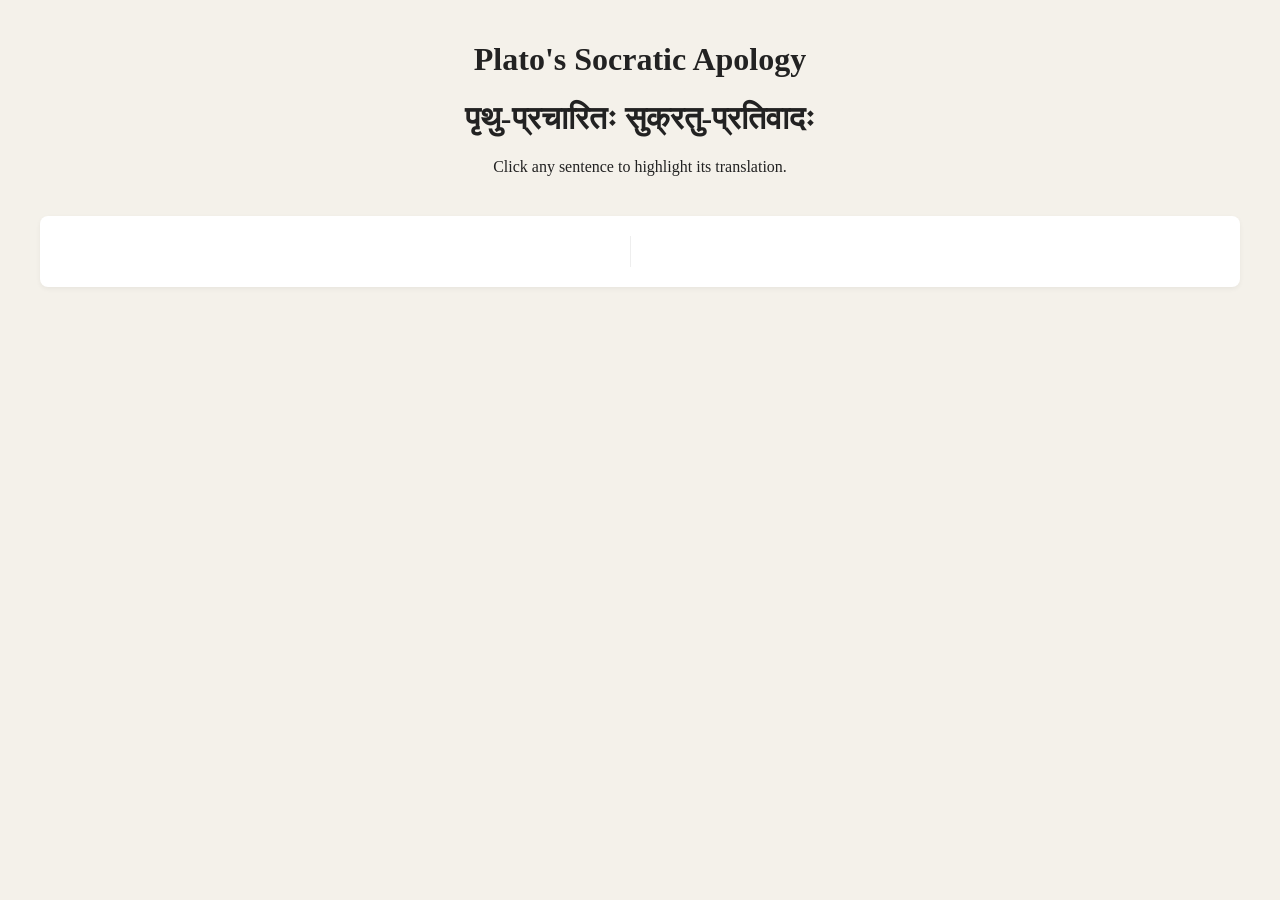
==== commit c12df565: "hollow out apology and repulbic for reuse" ====
--- a/apologia.html
+++ b/apologia.html
@@ -18,2114 +18,13 @@
   <div class="container">
     <div class="para-block">
       <div class="skt-col">
-        <span class="sentence" data-id="p1-s1">भोः अथेना-नगर-वासिनः, मद्-अभियोक्तॄणाम् युष्मासु प्रभावम् तु न जाने।</span>
-        <span class="sentence" data-id="p1-s2">मया तु आत्मा अपि विस्मृतः , यतोहि तैः अभियोक्तृभिः तावत् कुशलतया उक्तः अहम् ।</span>
-        <span class="sentence" data-id="p1-s3">तथापि तैः अभियोक्तृभिः सत्यम् तु प्रायेण किमपि न बोधितम् ।</span>
-        <span class="sentence" data-id="p1-s4">किन्तु तैः अभियोक्तृभिः उक्तेषु बहुषु मिथ्या-वाक्येषु , एकेन चकितः अहम् । तत् वाक्यम् एवम् - "मादृशेन वाक्पटुना यूयम् अथेनावासिनः यथा न वञ्चिताः भवेत , तथा युष्माभिः सावधानता आचरणीया" इति ।</span>
+        <span class="sentence" data-id="p1-s1"></span>
       </div>
       <div class="english-col">
-        <span class="sentence" data-id="p1-s1">How you, O men of Athens, have been affected by my accusers, I do not know;</span>
-        <span class="sentence" data-id="p1-s2">as for me, I well-nigh forgot who I was, so persuasively did they speak.</span>
-        <span class="sentence" data-id="p1-s3">And yet they have said practically nothing that is true.</span>
-        <span class="sentence" data-id="p1-s4">But among the many falsehoods they told, one used to surprise me most: their saying that you must be on your guard and not let yourselves be deceived by me, as I am a masterly speaker.</span>
+        <span class="sentence" data-id="p1-s1"></span>
       </div>
     </div>
 
-    <!-- Block 17b -->
-    <div class="para-block">
-      <div class="skt-col">
-        <span class="stephanus">17b</span>
-        <span class="sentence" data-id="p2-s1">तैः सत्यवादी वाक्पटुः उच्ये। किन्तु, स्व-वाक्पटुता-हीनताम् दर्शयिष्यामि। एवं झटिति खण्डिताः भविष्यन्ति। ते इदम् जानन्तः अपि लज्जाम् अननुभवन्ति। ते अभियोक्तारः निर्लज्जतायाः शिखरम् प्राप्ताः।</span>
-        <span class="sentence" data-id="p2-s2">यदि तैः अभियोक्तृभिः अहम् वाक्पटुः उच्ये , तर्हि अङ्गीकुर्याम् यत् अहम् वक्ता अस्मि, किन्तु न तैः सदृशः।</span>
-        <span class="sentence" data-id="p2-s3">यथामत्पूर्वोक्तम् , ते अभियोक्तारः सत्यम् तु अल्पम् वा शून्यम् वा अवोचन् । हे अथेना-वासिनः , यूयम् मत्तः पूर्णम् सत्यम् एव श्रोष्यथ । तत् च अलङ्कृतैः शब्दैः न भविष्यति ।</span>
-      </div>
-      <div class="english-col">
-        <span class="stephanus">17b</span>
-        <span class="sentence" data-id="p2-s1">For their not being ashamed that they will be immediately refuted by my actions, when I show myself to be not at all a masterly speaker, seemed to me the height of their impudence—unless they call him masterly who speaks the truth.</span>
-        <span class="sentence" data-id="p2-s2">For if that is what they mean, I should admit that I am an orator, though not after their fashion.</span>
-        <span class="sentence" data-id="p2-s3">Now they, as I say, have said little or nothing true; but you shall hear from me nothing but the whole truth—not, however, delivered in ornate language, O men of Athens...</span>
-      </div>
-    </div>
-
-    <!-- Block 17c -->
-    <div class="para-block">
-      <div class="skt-col">
-        <span class="stephanus">17c</span>
-        <span class="sentence" data-id="p3-s1">मम वचनम् आडम्बरवद्भिः पदैः वा शब्दैः वा न भविष्यति । किन्तु हे अथेना-वासिनः , यूयम् मनोगतैः शब्दैः एव मम वार्ताम् श्रोष्यथ । यत् मया उच्यते , तत् न्याय्यम् इति मम विश्वासः । युष्मासु कश्चन अन्यत् किमपि मा अपेक्षताम् ।</span>
-        <span class="sentence" data-id="p3-s2">हे अथेना-वासिनः , मम एतस्मिन् वयसि , कश्चन तरुणः इव कपट-वाक्यानि रचयित्वा युष्माकम् पुरतः मम आगमनम् न हि युक्तम् ।</span>
-        <span class="sentence" data-id="p3-s3">अथ, हे अथेना-वासिनः , अहम् युष्मान् बहु प्रार्थये याचे।</span>
-      </div>
-      <div class="english-col">
-        <span class="stephanus">17c</span>
-        <span class="sentence" data-id="p3-s1">...nor adorned with phrases and words, but you shall hear my thoughts expressed haphazardly in the words that come to mind—for I trust that what I say is just—and let none of you expect anything else.</span>
-        <span class="sentence" data-id="p3-s2">For surely it would not be fitting, men of Athens, for one of my age to come before you making up speeches like a youth.</span>
-        <span class="sentence" data-id="p3-s3">And moreover I strongly beg and beseech this of you, men of Athens:</span>
-      </div>
-    </div>
-
-    <!-- Block 17d -->
-    <div class="para-block">
-      <div class="skt-col">
-        <span class="stephanus">17d</span>
-        <span class="sentence" data-id="p3-s4">भोः अथेना-वासिनः, मम हट्टे पीठादिषु बहुवारम् पूर्वश्रुतैः शब्दैः युक्तैः कथनम् मा भवेत् विस्मयाय कोलाहलाय च ।</span>
-        <span class="sentence" data-id="p3-s5">स्थितिः हि एवम् ।</span>
-        <span class="sentence" data-id="p3-s6">अधुना अहम् सुक्रतुः सप्तति-वर्ष-वयस्कः प्रथमवारम् न्यायालयम् आगतः ।</span>
-        <span class="sentence" data-id="p3-s7">तस्मात् अहम् सुक्रतुः अस्मिन् न्यायालये भाषण-रीत्या सर्वथा अपरिचितः ।</span>
-      </div>
-      <div class="english-col">
-        <span class="stephanus">17d</span>
-        <span class="sentence" data-id="p3-s4">if you hear me defending myself with the same words I am accustomed to speak both in the marketplace at the bankers' tables, where many of you have heard me, and elsewhere, do not be surprised or create a disturbance on this account.</span>
-        <span class="sentence" data-id="p3-s5">For the situation is this.</span>
-        <span class="sentence" data-id="p3-s6">I have now come before a law court for the first time, though I am seventy years old;</span>
-        <span class="sentence" data-id="p3-s7">therefore I am simply a stranger to the manner of speech here.</span>
-      </div>
-    </div>
-
-    <!-- Block 18a -->
-    <div class="para-block">
-      <div class="skt-col">
-        <span class="stephanus">18a</span>
-        <span class="sentence" data-id="p4-s1">अहम् कश्चन विदेशीयः भूत्वा स्वभाषया एव वदेयम् चेत् युष्माभिः अहम् क्षम्येय । तथैव अधुना अहम् युष्मान् इमाम् न्याय्याम् प्रार्थनाम् याचे — यूयम् मम भाषण-रीतिम् अवगणय्यत । सा रीतिः कदाचित् उत्तमा वा न वा स्यात् । किन्तु मम सुक्रतोः वचनम् न्याय्यम् वा न वा इति अत्र एव युष्माभिः अवधानम् दातव्यम् ।</span>
-        <span class="sentence" data-id="p4-s2">न्यायाधिशस्य गुणः तु न्याय-पालनम्। किन्तु वक्तुः गुणः सत्य-भाषणम् ।</span>
-      </div>
-      <div class="english-col">
-        <span class="stephanus">18a</span>
-        <span class="sentence" data-id="p4-s1">Just as, then, if I really happened to be a foreigner, you would surely forgive me if I spoke in that dialect and manner in which I had been raised, so also now I ask this of you as a just request, as it seems to me, to disregard my manner of speech—for perhaps it might be worse, and perhaps better—and to consider this very thing and apply your mind to it, whether I speak what is just or not.</span>
-        <span class="sentence" data-id="p4-s2">For this is the virtue of a judge, but of an orator, to speak the truth.</span>
-      </div>
-    </div>
-
-    <!-- Block 18b -->
-    <div class="para-block">
-      <div class="skt-col">
-        <span class="stephanus">18b</span>
-        <span class="sentence" data-id="p5-s1">भोः अथेना-वासिनः, प्रथमम् तु तस्मात् मम आत्म-पक्ष-समर्थनम् न्याय्यम् अस्ति । एतत् समर्थनम् पूर्वतन-मिथ्या-अभियोगान् पूर्वतन-अभियोक्तॄन् च प्रति , ततः च उत्तर-अभियोगान् उत्तर-अभियोक्तॄन् च प्रति वर्तते।</span>
-        <span class="sentence" data-id="p5-s2">यतः युष्माकम् अथेना-वासिनाम् पुरतः बहूनि वर्षाणि यावत् मम बहवः अभियोक्तारः उपस्थिताः । ते पूर्व-अभियोक्तारः च सत्यम् किमपि न अवोचन् । यद्यपि एते सनितृ-अनुयायिनः अपि भयानकाः सन्ति , तथापि अहम् तेभ्यः अनुयायिभ्यः अपि अधिकम् तेभ्यः पूर्व-अभियोक्तृभ्यः बिभेमि ।</span>
-      </div>
-      <div class="english-col">
-        <span class="stephanus">18b</span>
-        <span class="sentence" data-id="p5-s1">First, then, it is right for me to defend myself, men of Athens, against the first false accusations made against me and the first accusers, and then against the later ones and the later accusers.</span>
-        <span class="sentence" data-id="p5-s2">For many accusers have risen up against me before you, who have been speaking for many years now and saying nothing true; whom I fear more than Anytus and his followers, although these too are dangerous.</span>
-      </div>
-    </div>
-
-    <!-- Block 18c -->
-    <div class="para-block">
-      <div class="skt-col">
-        <span class="stephanus">18c</span>
-        <span class="sentence" data-id="p5-s3">किन्तु हे अथेना-वासिनः , ते पूर्व-अभियोक्तारः अधिकम् भयङ्काराः । यैः पूर्व-अभियोक्तृभिः बाल्य-कालात् एव युष्मासु बहवः जनाः वशीकृताः प्रतारिताः च । तैः अधुना मम अभियोगे किमपि सत्यम् न उक्तम्। "सुक्रतुः नाम कश्चन प्राज्ञः पुरुषः विद्यते । सः अन्तरिक्षस्य विषयाणाम् चिन्तकः , भूमेः अधः स्थितानाम् सर्व-वस्तूनाम् अन्वेषकः अस्ति । सः दुर्बलम् तर्कम् च प्रबलीकरोति" इति कथितम्।</span>
-        <span class="sentence" data-id="p5-s4">हे अथेना-वासिनः, ते एवम्प्रवाद-प्रसारकाः पूर्व-अभियोक्तारः एव मम भयानकाः अभियोक्तारः वर्तन्ते ।</span>
-        <span class="sentence" data-id="p5-s5">यतः ते श्रोतारः मन्यन्ते यत् एतेषाम् विषयाणाम् अन्वेषकाः देवान् अपि न मन्यन्ते।</span>
-        <span class="sentence" data-id="p5-s6">अपि च ते पूर्व-अभियोक्तारः बहवः विद्यन्ते । तैः बहु-कालम् यावत् मम अभियोगः कृतः । हे अथेना-वासिनः ते पूर्व-अभियोक्तारः युष्मासु कांश्चन सुवञ्च्ये बाल-तरुण-वयसि एव अवोचन् । यदा केनापि मम समर्थनम् न कृतम् , तदा तैः पूर्व-अभियोक्तृभिः सर्वथा एक-पक्षीयः अभियोगः कृतः ।</span>
-      </div>
-      <div class="english-col">
-        <span class="stephanus">18c</span>
-        <span class="sentence" data-id="p5-s3">But those others are more dangerous, gentlemen, who took hold of the majority of you from childhood and persuaded you and accused me of nothing more true: that there is a certain Socrates, a wise man, a thinker on things aloft, who has investigated all things under the earth, and who makes the weaker argument the stronger.</span>
-        <span class="sentence" data-id="p5-s4">These, men of Athens, who have spread this rumor, are my dangerous accusers.</span>
-        <span class="sentence" data-id="p5-s5">For those who hear them think that people who investigate these things do not even believe in gods.</span>
-        <span class="sentence" data-id="p5-s6">Moreover, these accusers are many and have been accusing me for a long time now, speaking to you at that age in which you would most readily believe them, when some of you were children and youths, literally accusing by default, with no one defending.</span>
-      </div>
-    </div>
-
-    <!-- Block 18d -->
-    <div class="para-block">
-      <div class="skt-col">
-        <span class="stephanus">18d</span>
-        <span class="sentence" data-id="p5-s7">सर्वेषु तु अयुक्ततमः विषयः अस्ति यत् हास्य-कविना उल्लेखनम् न अभविष्यत् चेत् पूर्व-अभियोक्तॄणाम् नामानि परिचयम् न अगमिष्यन्।</span>
-        <span class="sentence" data-id="p5-s8">यैः तु पूर्व-अभियोक्तृभिः ईर्ष्यया अपवादेन च यूयम् अथेना-नगर-वासिनः प्रवर्तिताः, यैः च पूर्व-अभियोक्तृभिः स्वयम् प्रवर्तितैः अन्ये जनाः अपि प्रवर्तिताः, ते सर्वे पूर्व-अभियोक्तारः असाध्यतमाः सन्ति ।</span>
-        <span class="sentence" data-id="p5-s9">यतः केनापि तेषु पूर्व-अभियोक्तृषु कोऽपि अत्र न्यायालये आनेतुम् न शक्यते , न वा परीक्षितुम् शक्यते । किन्तु मम सुक्रतोः सर्वथा एषा एव आवश्यकता अस्ति यत् स्व-छायाभिः सह युद्धम् कुर्वता इव मया आत्म-पक्ष-समर्थनम् करणीयम् । अपि च कस्यापि जनस्य उत्तरे न सति , मया सः जनः परीक्षितव्यः ।</span>
-      </div>
-      <div class="english-col">
-        <span class="stephanus">18d</span>
-        <span class="sentence" data-id="p5-s7">And the most unreasonable thing of all is that it is not even possible to know and mention their names, unless someone happens to be a comic poet.</span>
-        <span class="sentence" data-id="p5-s8">But as many as persuaded you using envy and slander—and some who, having been persuaded themselves, persuaded others—all these are the most difficult to deal with.</span>
-        <span class="sentence" data-id="p5-s9">For it is not possible to bring any of them up here to the court, nor to cross-examine them, but it is simply necessary, as if fighting shadows, to defend myself and to cross-examine with no one answering.</span>
-      </div>
-    </div>
-
-    <!-- Block 18e -->
-    <div class="para-block">
-      <div class="skt-col">
-        <span class="stephanus">18e</span>
-        <span class="sentence" data-id="p5-s10">तस्मात् यथा अहम् ब्रवीमि , तथैव यूयम् अथेना-वासिनः अपि मम सुक्रतोः अभियोक्तॄन् द्विविधान् मन्यध्वम् । तेषु एके सद्योऽभियोक्तारः सन्ति , अन्ये च ते पूर्व-अभियोक्तारः सन्ति यान् अहम् वर्णयामि । तथा च यूयम् एवम् चिन्तयत - यत् मया प्रथमम् तान् पूर्व-अभियोक्तॄन् प्रति एव आत्म-पक्ष-समर्थनम् करणीयम् ।</span>
-        <span class="sentence" data-id="p5-s11">यतः युष्माभिः अथेना-नगर-वासिभिः ते पूर्व-अभियोक्तारः एतेभ्यः उत्तर-अभियोक्तृभ्यः पूर्वम् श्रुताः , अधिकम् च श्रुताः ।</span>
-      </div>
-      <div class="english-col">
-        <span class="stephanus">18e</span>
-        <span class="sentence" data-id="p5-s10">Deem it so yourselves, then, as I say, that my accusers are of two kinds: on the one hand, those who have just now accused me, and on the other, those from long ago whom I speak of; and consider that I must defend myself against the latter first.</span>
-        <span class="sentence" data-id="p5-s11">For you heard them accusing me earlier, and much more than these later ones.</span>
-      </div>
-    </div>
-
-    <!-- Block 19a -->
-    <div class="para-block">
-      <div class="skt-col">
-        <span class="stephanus">19a</span>
-        <span class="sentence" data-id="p6-s1">अस्तु । हे अथेना-वासिनः , मया आत्म-पक्ष-समर्थनम् करणीयम् एव । अपि च येन अपवादेन यूयम् बहु-कालम् ग्रस्तः , तम् अपवादम् एतावति अल्प-काले युष्मत्तः दूरीकर्तुम् मया प्रयत्नः करणीयः ।</span>
-        <span class="sentence" data-id="p6-s2">तस्मात् मम इच्छा एवम् एव यत् यदि युष्माकम् मम च किञ्चित् श्रेयस्करम् स्यात् , तर्हि आत्म-पक्ष-समर्थनम् कुर्वन् अहम् किञ्चित् अधिकम् साधयेयम्।</span>
-        <span class="sentence" data-id="p6-s3">किन्तु एतत् कार्यम् कठिनम् अस्ति इति अहम् मन्ये, अपि च तत् कार्यम् कीदृशम् अस्ति इति सर्वथा मम अविदितम् न अस्ति ।</span>
-        <span class="sentence" data-id="p6-s4">तथा अपि एतत् कार्यम् देवेच्छानुगुणम् प्रवर्तताम् । किन्तु मया विधिः पालनीयः , आत्म-पक्ष-समर्थनम् च करणीयम् ।</span>
-      </div>
-      <div class="english-col">
-        <span class="stephanus">19a</span>
-        <span class="sentence" data-id="p6-s1">Very well. I must defend myself, men of Athens, and must attempt to remove from you, in so short a time, the slander which you have held for a long time.</span>
-        <span class="sentence" data-id="p6-s2">Now I would wish that this might turn out so, if it is in any way better both for you and for me, and that I may accomplish something by my defense;</span>
-        <span class="sentence" data-id="p6-s3">but I think it is difficult, and it does not entirely escape me what sort of task it is.</span>
-        <span class="sentence" data-id="p6-s4">Nevertheless, let this proceed in whatever way is pleasing to the god; the law must be obeyed and a defense must be made.</span>
-      </div>
-    </div>
-
-    <!-- Block 19b -->
-    <div class="para-block">
-      <div class="skt-col">
-        <span class="stephanus">19b</span>
-        <span class="sentence" data-id="p7-s1">तस्मात् आरम्भतः विचारणीयम् यत् मम अपवादस्य जनकः सः अभियोगः कः एव। तस्मिन् विश्वस्य एव मेलितेन मयि एषः न्याय-अभियोगः कृतः ।</span>
-        <span class="sentence" data-id="p7-s2">अस्तु । मम अपवादम् कुर्वन्तः ते अपवादकाः किम् अवोचन् ?</span>
-        <span class="sentence" data-id="p7-s3">तस्मात् साक्षात् अभियोक्तॄणाम् इव तेषाम् अपवादकानाम् शपथ-पत्रम् अस्माभिः पठनीयम् ।</span>
-      </div>
-      <div class="english-col">
-        <span class="stephanus">19b</span>
-        <span class="sentence" data-id="p7-s1">Let us take up from the beginning, then, what the accusation is from which my slander has arisen, trusting in which Meletus has also brought this indictment against me.</span>
-        <span class="sentence" data-id="p7-s2">Very well. What did the slanderers say when they slandered me?</span>
-        <span class="sentence" data-id="p7-s3">As if they were formal accusers, we must read their sworn statement:</span>
-      </div>
-    </div>
-
-    <!-- Block 19c -->
-    <div class="para-block">
-      <div class="skt-col">
-        <span class="stephanus">19c</span>
-        <span class="sentence" data-id="p7-s4">भूमेः अधः स्थितान् विषयान् आकाशस्य विषयान् च अन्विष्यति। दुर्बलम् तर्कम् च प्रबलीकरोति। अन्यान् जनान् एतान् एव विषयान् शिक्षयति अपि। एवं कुर्वन् सः सुक्रतुः अवैध-कार्यम् अनुचित-हस्तक्षेपम् च करोति।</span>
-        <span class="sentence" data-id="p7-s5">सः अभियोगः प्रायेण एतादृशः ।</span>
-        <span class="sentence" data-id="p7-s6">यतः ऋतभानस्य(अरिस्टोफानेसस्य) हास्य-नाटके युष्माभिः अथेना-वासिभिः स्वयम् अपि एते विषयाः दृष्टाः — तत्र कश्चन सुक्रतुः परितः नीयमानः , "अहम् आकाशे चलामि" इति ब्रुवन् , अन्याम् च प्रभूताम् निरर्थक-वार्ताम् प्रलपन् , युष्माभिः दृष्टः । महताम् वा क्षुद्राणां वा अज्ञातानाम् विषयाणाम् विषये अहम् किमपि न जानामि ।</span>
-        <span class="sentence" data-id="p8-s1">अपि च अहम् एतादृश्याः विद्यायाः अपमानम् कुर्वन् एवम् न ब्रवीमि। कश्चन एतादृशेषु विषयेषु प्राज्ञः स्यात् एव। किन्तु अहम् मेलितेन एतावद्भिः अभियोगैः अभियुक्तः मा भवेयम् ! हे अथेना-वासिनः , एतेषु विषयेषु मम कश्चन अपि भागः न अस्ति ।</span>
-      </div>
-      <div class="english-col">
-        <span class="stephanus">19c</span>
-        <span class="sentence" data-id="p7-s4">"Socrates does injustice and is a busybody, investigating the things beneath the earth and the things in the heavens, making the weaker argument the stronger, and teaching others these same things."</span>
-        <span class="sentence" data-id="p7-s5">It is something like this.</span>
-        <span class="sentence" data-id="p7-s6">For you yourselves have seen these things in the comedy of Aristophanes: a certain Socrates being carried around there, claiming to walk on air and spouting much other nonsense, about which I understand nothing at all, either great or small.</span>
-        <span class="sentence" data-id="p8-s1">And I do not say this to disparage such knowledge, if anyone is wise about such things—may I not be prosecuted by Meletus on such severe charges!—but the fact is, men of Athens, I have no part in these things.</span>
-      </div>
-    </div>
-
-    <!-- Block 19d -->
-    <div class="para-block">
-      <div class="skt-col">
-        <span class="stephanus">19d</span>
-        <span class="sentence" data-id="p8-s2">अपि च अहम् युष्माकम् अथेना-नगर-वासिषु बहु-जनान् साक्षि-रूपेण उपस्थापयामि । तथा च अहम् युष्मान् प्रार्थये — यत् यूयम् परस्परम् शिक्षयेत वदेत च। युष्मासु अपि बहुभिः क्वचित् तु अहम् सुक्रतुः वार्तालापम् कुर्वन् श्रुतः। युष्मासु च बहवः एतादृशाः विद्यन्ते।</span>
-        <span class="sentence" data-id="p8-s3">तस्मात् परस्परम् पृच्छत - किम् युष्मासु केनापि अथेना-वासिना कदापि एतादृशानाम् विषयाणाम् विषये किञ्चित् वा बहु वा वार्तालापम् कुर्वन् अहम् सुक्रतुः श्रुतः ? एतस्मात् च यूयम् ज्ञास्यथ यत् "मम सुक्रतोः विषये बहवः अन्याः एतादृश्यः वार्ताः एव वदन्ति" इति ।</span>
-      </div>
-      <div class="english-col">
-        <span class="stephanus">19d</span>
-        <span class="sentence" data-id="p8-s2">Again, I offer the majority of you as witnesses, and I ask you to instruct and tell each other, as many of you as have ever heard me conversing—and there are many of you who are such—</span>
-        <span class="sentence" data-id="p8-s3">tell each other, then, if anyone of you has ever heard me conversing about such things, either a little or a lot; and from this you will know that the other things which the multitude says about me are also of the same sort.</span>
-      </div>
-    </div>
-
-    <!-- Block 19e -->
-    <div class="para-block">
-      <div class="skt-col">
-        <span class="stephanus">19e</span>
-        <span class="sentence" data-id="p9-s1">किन्तु एतेषु विषयेषु किमपि सत्यम् न वर्तते । यदि च युष्माभिः अथेना-नगर-वासिभिः कस्मात् अपि एतत् श्रुतम् — यत् "अहम् सुक्रतुः जनान् शिक्षयितुम् प्रयत्नम् करोमि , धनम् च स्वीकरोमि" इति , तत् वचनम् अपि सत्यम् न ।</span>
-        <span class="sentence" data-id="p9-s2">किन्तु एतदपि कार्यम् उत्तमम् इति अहम् मन्ये। लियोन्तिनवासिना घोरेण(गोर्गियासेन), केयोसवासिना प्रदेशकेन(प्रोदिकसेन), एलिसवासिना आश्विकेन (हिप्पियासेन) सदृशः कश्चन शिक्षणे यदि समर्थः स्यात् तर्हि उत्तमम्।</span>
-      </div>
-      <div class="english-col">
-        <span class="stephanus">19e</span>
-        <span class="sentence" data-id="p9-s1">But the fact is, neither is any of this true, nor if you have heard from anyone that I attempt to educate people and charge money for it, is this true either.</span>
-        <span class="sentence" data-id="p9-s2">Although this too seems to me to be a fine thing, if someone were able to educate people, like Gorgias of Leontini, and Producus of Ceos, and Hippias of Elis.</span>
-      </div>
-    </div>
-
-    <!-- Block 20a -->
-    <div class="para-block">
-      <div class="skt-col">
-        <span class="stephanus">20a</span>
-        <span class="sentence" data-id="p10-s1">यतः हे अथेना-वासिनः , तेषु आचार्येषु प्रत्येकः प्रत्येकम् नगरम् गच्छन् युव-जनान् प्रवर्तयितुम् समर्थः अस्ति । तेषु युव-जनेषु इष्टैः स्व-नगर-वासिभिः सह निःशुल्कम् सङ्गतिम् कर्तुम् अधिकारः विद्यते। तान् युव-जनान् ते आचार्याः एवम् प्रवर्तयन्ति — ते युव-जनाः स्व-नगर-वासिनाम् सङ्गतिम् त्यक्त्वा आचार्यैः सह सङ्गतिम् कुर्युः , तेभ्यः आचार्येभ्यः धनम् दद्युः , कृतज्ञताम् च प्रकाशयेयुः , इति ।</span>
-        <span class="sentence" data-id="p10-s2">यतः अन्यः प्राज्ञः पारोस-नगर-वासी अपि अत्र अथेना-नगरे उपस्थितः मया सुक्रतुना ज्ञातः अस्ति।</span>
-        <span class="sentence" data-id="p10-s3">यतः दैवात् अहम् सुक्रतुः अश्वजय(हिप्पोनिकस)-पुत्रम् कल्याणम् (कल्लियासम्) उपगतः । सर्वेभ्यः अन्येभ्यः अधिकम् धनम् आचार्येभ्यः दत्तम् कल्याणेन एव।</span>
-      </div>
-      <div class="english-col">
-        <span class="stephanus">20a</span>
-        <span class="sentence" data-id="p10-s1">For each of these men, gentlemen, is able to go into any of the cities and persuade the young—who could associate for free with whichever of their own citizens they wish—to leave the company of those men and associate with them, paying them money and being grateful to them besides.</span>
-        <span class="sentence" data-id="p10-s2">There is also another wise man here, a Parian, whom I found out was in town.</span>
-        <span class="sentence" data-id="p10-s3">For I happened to meet a man who has paid more money to sophists than all the others put together, Callias, the son of Hipponicus.</span>
-      </div>
-    </div>
-
-    <!-- Block 20b -->
-    <div class="para-block">
-      <div class="skt-col">
-        <span class="stephanus">20b</span>
-        <span class="sentence" data-id="p10-s4">तस्य कल्याणस्य द्वौ पुत्रौ। अतः मया सुक्रतुना सः कल्याणः पृष्टः  —हे कल्याण यदि तव द्वौ पुत्रौ अश्व-शावकौ वा वृषभ-शावकौ वा भवेताम् , तर्हि तयोः पुत्रयोः कञ्चन प्रशिक्षकम् प्राप्तुम् वेतनेन नियोजयितुम् च वयम् शक्नुयाम । तेन प्रशिक्षकेन तौ पुत्रौ सुगुणौ उत्तमौ श्रेष्ठौ क्रियेयाताम् । सः प्रशिक्षकः च कश्चन अश्व-पालकः वा कृषकः वा भवेत् ।</span>
-        <span class="sentence" data-id="p10-s5">किन्तु अधुना यतः तौ पुत्रौ मानवौ स्तः, ततः पुत्रयोः कम् प्रशिक्षकम् प्राप्तुम् त्वम् मनसि विचारयसि ?</span>
-        <span class="sentence" data-id="p10-s6">कः प्रशिक्षकः एतादृशस्य गुणस्य , मानवीयस्य नागरिकस्य च गुणस्य , ज्ञाता अस्ति ?</span>
-        <span class="sentence" data-id="p10-s7">यतः अहम् मन्ये यत् पुत्राणाम् लाभाय त्वया एषः विषयः विचारितः , इति ।</span>
-        <span class="sentence" data-id="p10-s8">कश्चन प्रशिक्षकः अस्ति वा न वा , इति मया सुक्रतुना पृष्टः सः कल्याणः।</span>
-        <span class="sentence" data-id="p10-s9">अवश्यम् एव , इति सः कल्याणः प्रत्यवोचत् ।</span>
-        <span class="sentence" data-id="p10-s10">सः प्रशिक्षकः कः , कस्य नगरस्य वासी  , कियता धनेन च शिक्षयति , इति मया पृष्टः सः‌ कल्याणः ।</span>
-        <span class="sentence" data-id="p10-s11">हे सुक्रतो , पारोस-नगर-वासी सुवहः(एवेनसः) पञ्च-मुद्राभिः शिक्षयति , इति सः कल्याणः प्रत्यवोचत् ।</span>
-      </div>
-      <div class="english-col">
-        <span class="stephanus">20b</span>
-        <span class="sentence" data-id="p10-s4">So I questioned him—for he has two sons—"Callias," I said, "if your two sons had been born colts or calves, we could get an overseer for them and hire someone who would make them fine and good in their appropriate excellence, and this would be either a horse-trainer or a farmer.</span>
-        <span class="sentence" data-id="p10-s5">But now, since they are human beings, whom do you have in mind to get as an overseer for them?</span>
-        <span class="sentence" data-id="p10-s6">Who is knowledgeable in this kind of excellence, the human and political kind?</span>
-        <span class="sentence" data-id="p10-s7">For I suppose you have considered it, because you have sons.</span>
-        <span class="sentence" data-id="p10-s8">Is there anyone," I asked, "or not?"</span>
-        <span class="sentence" data-id="p10-s9">"Certainly," he said.</span>
-        <span class="sentence" data-id="p10-s10">"Who is he," I said, "and where is he from, and for how much does he teach?"</span>
-        <span class="sentence" data-id="p10-s11">"Evenus, Socrates," he said, "from Paros, for five minae."</span>
-      </div>
-    </div>
-
-    <!-- Block 20c -->
-    <div class="para-block">
-      <div class="skt-col">
-        <span class="stephanus">20c</span>
-        <span class="sentence" data-id="p10-s12">तदा मया सुक्रतुना सः सुवहः धन्यः मतः। यदि तस्य सुवहस्य समीपम् सा विद्या सत्यम् एव भवेत् , अपि च सः सुवहः एतादृशेन अल्प-मूल्येन शिक्षयेत् ।</span>
-        <span class="sentence" data-id="p10-s13">यदि अहम् सुक्रतुः एतान् विषयान् जानीयाम् , तर्हि अहम् स्वयम् अपि गर्वितः भवेयम् , दर्पम् च कुर्याम् ।</span>
-        <span class="sentence" data-id="p10-s14">किन्तु हे अथेना-वासिनः , अहम् सुक्रतुः एतान् विषयान् न जानामि ।</span>
-        <span class="sentence" data-id="p11-s1">तस्मात् युष्मासु अथेना-वासिषु कश्चन कदाचित् पृच्छेत् एवम् "किन्तु हे सुक्रतो , तव वृत्तिः का एव</span>
-        <span class="sentence" data-id="p11-s2">त्वदीय-विषये एते अपवादाः कुतः जाताः ?</span>
-        <span class="sentence" data-id="p11-s3">यतः यदि त्वया अन्येभ्यः अधिकम् किमपि असाधारणम् कार्यम् न कृतम् , तर्हि एतावान् प्रवादः वार्ता च खलु न जातौ ,यदि त्वया बहुभ्यः भिन्नम् किमपि कार्यम् न कृतम् ।</span>
-      </div>
-      <div class="english-col">
-        <span class="stephanus">20c</span>
-        <span class="sentence" data-id="p10-s12">And I considered Evenus blessed, if he truly possesses this art and teaches it so reasonably.</span>
-        <span class="sentence" data-id="p10-s13">I myself would certainly be proud and give myself airs, if I understood these things.</span>
-        <span class="sentence" data-id="p10-s14">But the fact is I do not understand them, men of Athens.</span>
-        <span class="sentence" data-id="p11-s1">Now perhaps someone among you might reply: "But Socrates, what is your affair?</span>
-        <span class="sentence" data-id="p11-s2">Where have these slanders against you come from?</span>
-        <span class="sentence" data-id="p11-s3">For surely all this rumor and talk would not have arisen if you were doing nothing more unusual than others, unless you were doing something different from the majority.</span>
-      </div>
-    </div>
-
-    <!-- Block 20d -->
-    <div class="para-block">
-      <div class="skt-col">
-        <span class="stephanus">20d</span>
-        <span class="sentence" data-id="p11-s4">तस्मात् तत् कार्यम् किम् अस्ति इति अस्मभ्यम् वद येन वयम् तव विषये अनुमानम् न कुर्याम" इति ।</span>
-        <span class="sentence" data-id="p11-s5">सः वक्ता न्याय्यम् वदति इति अहम् मन्ये । तथा च अहम् युष्मभ्यम् मदीय-ख्यातेः मदीय-अपवाद-उत्पादस्य च कारणम् दर्शयितुम् प्रयत्नम् करिष्यामि इति ।</span>
-        <span class="sentence" data-id="p11-s6">अथ यूयम् शृणुत ।</span>
-        <span class="sentence" data-id="p11-s7">अपि च कदाचित् युष्मासु केचन अथेना-नगर-वासिनः मन्येरन् यत् अहम् सुक्रतुः परिहासम् करोमि , इति । किन्तु यूयम् सम्यक् जानीत यत् अहम् युष्मभ्यम् सम्पूर्णम् सत्यम् प्रवक्ष्यामि इति ।</span>
-        <span class="sentence" data-id="p11-s8">यतः हे अथेना-वासिनः , मया सुक्रतुना एषा ख्यातिः, प्रज्ञा-कारणं विहाय न अन्येन केनापि कारणेन प्राप्ता इति।</span>
-        <span class="sentence" data-id="p11-s9">एषा प्रज्ञा कीदृशी अस्ति ? सा प्रज्ञा कदाचित् मानवीय-प्रज्ञा अस्ति ।</span>
-        <span class="sentence" data-id="p11-s10">यतः वस्तुतः एषा आशङ्का अस्ति — यत् मम सुक्रतोः ईदृशी प्रज्ञा विद्यते , इति ।</span>
-      </div>
-      <div class="english-col">
-        <span class="stephanus">20d</span>
-        <span class="sentence" data-id="p11-s4">Tell us, then, what it is, so that we may not judge you hastily."</span>
-        <span class="sentence" data-id="p11-s5">The one who says this seems to me to be speaking justly, and I will try to show you whatever it is that has brought me this name and this slander.</span>
-        <span class="sentence" data-id="p11-s6">Listen, then.</span>
-        <span class="sentence" data-id="p11-s7">And perhaps I will seem to some of you to be joking; but know well, I will tell you the whole truth.</span>
-        <span class="sentence" data-id="p11-s8">For I, men of Athens, have acquired this name through nothing else than a certain kind of wisdom.</span>
-        <span class="sentence" data-id="p11-s9">What sort of wisdom is this? It is perhaps human wisdom.</span>
-        <span class="sentence" data-id="p11-s10">For in reality I run the risk of being wise in this.</span>
-      </div>
-    </div>
-
-    <!-- Block 20e -->
-    <div class="para-block">
-      <div class="skt-col">
-        <span class="stephanus">20e</span>
-        <span class="sentence" data-id="p11-s11">मानवीय-प्रज्ञायाः अधिकया कया अपि प्रज्ञया कदाचित् प्राज्ञाः भवेयुः । नो चेत् अहम् किम् वदेयम् इति अहम् सुक्रतुः न जानामि ।</span>
-        <span class="sentence" data-id="p11-s12">यतः अहम् सुक्रतुः तु ताम् प्रज्ञाम् न जानामि । किन्तु यः कश्चन एवम् वदति , सः पुरुषः मिथ्या वदति , मम सुक्रतोः अपवादाय च वदति ।</span>
-        <span class="sentence" data-id="p12-s1">अपि च हे अथेना-वासिनः , यूयम् कोलाहलम् मा कुरुत — यद्यपि अहम् सुक्रतुः युष्मभ्यम् किमपि महत् वचनम् वदन् इव प्रतीतः भवेयम् ।</span>
-        <span class="sentence" data-id="p12-s2">यतः अहम् सुक्रतुः यत् वचनम् वदिष्यामि , तत् मम स्वकीयम् न भविष्यति । किन्तु अहम् युष्मभ्यम् कञ्चन विश्वसनीयम् वक्तारम् निर्देक्ष्यामि ।</span>
-        <span class="sentence" data-id="p12-s3">यतः मम सुक्रतोः प्रज्ञायाः विषये — यदि सा काचित् प्रज्ञा अस्ति , कीदृशी च सा अस्ति —अहम् सुक्रतुः युष्मभ्यम् गर्भ-नगर-स्थम् देवम् साक्षि-रूपेण उपस्थापयिष्यामि ।</span>
-        <span class="sentence" data-id="p12-s4">यतः यूयम् हर्षभाषम् प्रायेण जानीथ ।</span>
-      </div>
-      <div class="english-col">
-        <span class="stephanus">20e</span>
-        <span class="sentence" data-id="p11-s11">But those whom I was just now mentioning might perhaps be wise in some wisdom greater than human, or else I do not know what to say.</span>
-        <span class="sentence" data-id="p11-s12">For I certainly do not possess it, but whoever says so lies and speaks to slander me.</span>
-        <span class="sentence" data-id="p12-s1">And do not make an uproar, men of Athens, even if I seem to you to be saying something boastful.</span>
-        <span class="sentence" data-id="p12-s2">For the statement I shall make is not my own, but I will refer you to a speaker worthy of your trust.</span>
-        <span class="sentence" data-id="p12-s3">For concerning my wisdom, if indeed it is a kind of wisdom, and what sort it is, I will provide to you the god at Delphi as a witness.</span>
-        <span class="sentence" data-id="p12-s4">You know Chaerephon, I suppose.</span>
-      </div>
-    </div>
-
-    <!-- Block 21a -->
-    <div class="para-block">
-      <div class="skt-col">
-        <span class="stephanus">21a</span>
-        <span class="sentence" data-id="p13-s1">सः हर्षभाषः बालय-कालात् मम सुक्रतोः मित्रम्। युष्मासु अथेना-वासिषु बहूनाम् अपि मित्रम् । सः हर्षभाषः युष्माभिः सह एव एतत् निर्वासनम् गतः। युष्माभिः सह एव च प्रत्यागतः ।</span>
-        <span class="sentence" data-id="p13-s2">हर्षभाषः कीदृशः इति ज्ञायते। कथम् सः हर्षभाषः यस्मिन् कस्मिन् अपि कार्ये प्रविष्टः तत्र अतिशयेन तीव्रीभूतः इति अपि ज्ञायते।</span>
-        <span class="sentence" data-id="p13-s3">एकदा गर्भ-नगरम् गतेन तेन हर्षभाषेण एकम् प्रश्नम् कृत्वा साहसम् कृतम् । सः प्रश्नः कः इति प्रवक्ष्यामि किन्तु कोलाहलः न कार्यः हे अथेना-वासिनः । तेन पृष्टम् यत् मत्तः सुक्रतोः अपि प्राज्ञतरः कश्चन अस्ति किम् इति ।</span>
-        <span class="sentence" data-id="p13-s4">ततः गर्भ-मन्दिरस्य सा देव-दूती प्रत्यवोचत् यत् मत् सुक्रतोः अपि प्राज्ञतरः कोऽपि न विद्यते इति ।</span>
-        <span class="sentence" data-id="p13-s5">तथा च एतेषु विषयेषु अत्र उपस्थितः एषः हर्षभाष-भ्राता युष्मभ्यम् साक्ष्यम् प्रदास्यति , यतः सः हर्षभाषः अधुना मृतः ।</span>
-      </div>
-      <div class="english-col">
-        <span class="stephanus">21a</span>
-        <span class="sentence" data-id="p13-s1">He was my comrade from youth and a comrade to the multitude of you, and he went into exile with you and returned with you.</span>
-        <span class="sentence" data-id="p13-s2">And you know what sort of man Chaerephon was, how impetuous he was in whatever he undertook.</span>
-        <span class="sentence" data-id="p13-s3">Well, he once went to Delphi and dared to consult the oracle about this—and, as I say, do not make an uproar, gentlemen—for he asked if anyone was wiser than I.</span>
-        <span class="sentence" data-id="p13-s4">The Pythia then replied that no one was wiser.</span>
-        <span class="sentence" data-id="p13-s5">And his brother here will testify to you about these things, since Chaerephon has passed away.</span>
-      </div>
-    </div>
-
-    <!-- Block 21b -->
-    <div class="para-block">
-      <div class="skt-col">
-        <span class="stephanus">21b</span>
-        <span class="sentence" data-id="p14-s1">तस्मात् यूयम् विचारयत — कस्मात् कारणात् अहम् सुक्रतुः एतान् विषयान् वदामि । यतः अहम् सुक्रतुः युष्मभ्यम् तस्य प्रश्नस्य उत्तरं कथयिष्यामि। सः प्रश्नः एवम् - कुतः मम सुक्रतोः एषः अपवादः जातः इति ।</span>
-        <span class="sentence" data-id="p14-s2">यतः एतान् विषयान् श्रुत्वा , मया सुक्रतुना एवम् चिन्तितम् — सः गर्भ-मन्दिरस्य देवः किम् वदति , सः देवः च किम् रहस्य-वचनम् वदति ? इति ।</span>
-        <span class="sentence" data-id="p14-s3">यतः अहम् सुक्रतुः कस्मिन् अपि महति वा क्षुद्रे वा विषये स्वयम् प्राज्ञः अस्मि इति न मन्ये ।</span>
-        <span class="sentence" data-id="p14-s4">तस्मात् सः गर्भ-मन्दिरस्य देवः — "अहम् सुक्रतुः प्राज्ञतमः अस्मि" इति ब्रुवन् किम् खलु प्रतिपादयति ?</span>
-        <span class="sentence" data-id="p14-s5">यतोहि सः गर्भ-मन्दिरस्य देवः निश्चितम् एव मिथ्या न वदति यतोहि मिथ्या-भाषणम् तस्य देवस्य धर्मः न अस्ति ।</span>
-        <span class="sentence" data-id="p14-s6">तथा च , बहु-कालम् यावत् , सः गर्भ-मन्दिरस्य देवः किम् वदति इति विषये , मया सुक्रतुना व्याकुलता अनुभूता । ततः , अति-कष्टेन एव , तस्य देवस्य वचनस्य अन्वेषणाय अहम् सुक्रतुः प्रवृत्तः ।</span>
-      </div>
-      <div class="english-col">
-        <span class="stephanus">21b</span>
-        <span class="sentence" data-id="p14-s1">Now consider why I am saying these things: I am going to explain to you where my slander has come from.</span>
-        <span class="sentence" data-id="p14-s2">For having heard these things, I pondered thus: "Whatever is the god saying, and what riddle is he posing?</span>
-        <span class="sentence" data-id="p14-s3">For I am certainly not conscious of being wise either in a great or a small matter;</span>
-        <span class="sentence" data-id="p14-s4">what then can he mean by asserting that I am the wisest?</span>
-        <span class="sentence" data-id="p14-s5">For surely he is not lying; it is not lawful for him to do so."</span>
-        <span class="sentence" data-id="p14-s6">And for a long time I was at a loss as to what he meant. Then, with great reluctance, I turned to investigating it in some such way as this.</span>
-      </div>
-    </div>
-
-    <!-- Block 21c -->
-    <div class="para-block">
-      <div class="skt-col">
-        <span class="stephanus">21c</span>
-        <span class="sentence" data-id="p14-s7">क्वचित् कञ्चन प्राज्ञ-ख्यातम् अहम् सुक्रतुः उपगतः। तस्मिन् स्थाने एव गर्भ-मन्दिरस्य देव-वाणीम् परीक्षितुम् इच्छा अभूत् मम। "एषः पुरुषः मत्तः सुक्रतोः अपि प्राज्ञतरः अस्ति किन्तु अहम् प्राज्ञतमः इति अवोचः त्वम् खलु" इति तस्यै देव-वाण्यै एतत् निवेदयितुम् इच्छा च अभूत् मम।</span>
-        <span class="sentence" data-id="p14-s8">तस्मात् सः मद्-अनावश्यक-नाम-कथनः राज-नीति-ज्ञः सम्यक् विचारितः मया। हे अथेना-वासिनः, तेन राज-नीति-ज्ञेन सह वार्तालापम् कुर्वता मया एवम् अनुभूतम् — इतरैः, बहुभिः अपि, विशेषतः च स्वेन, प्राज्ञः इव मतः एषः, किन्तु प्राज्ञः न ।</span>
-        <span class="sentence" data-id="p14-s9">ततः मया तस्य राज-नीति-ज्ञस्य कृते एतत् दर्शयितुम् प्रयत्नः कृतः यत् सः प्राज्ञमानी राज-नीति-ज्ञः वस्तुतः प्राज्ञः न इति ।</span>
-      </div>
-      <div class="english-col">
-        <span class="stephanus">21c</span>
-        <span class="sentence" data-id="p14-s7">I went to one of those who are reputed to be wise, thinking that there, if anywhere, I would test the oracle and show the pronouncement, "This man is wiser than I, but you said I was."</span>
-        <span class="sentence" data-id="p14-s8">So examining this man—for I need not mention his name, but he was one of the politicians with whom I experienced something like this when I examined him, men of Athens, and conversed with him—it seemed to me that this man seemed to be wise to many other people and especially to himself, but he was not.</span>
-        <span class="sentence" data-id="p14-s9">And then I tried to show him that he thought he was wise, but was not.</span>
-      </div>
-    </div>
-
-    <!-- Block 21d -->
-    <div class="para-block">
-      <div class="skt-col">
-        <span class="stephanus">21d</span>
-        <span class="sentence" data-id="p14-s10">ततः तेन राज-नीति-ज्ञेन तत्र उपस्थितैः बहुभिः जनैः च अहम् सुक्रतुः द्वेषपात्रम् अभूवम् ।</span>
-        <span class="sentence" data-id="p15-s1">तस्मात् स्थानात् अपगतः अहम्। मया सुक्रतुना मनसि एवम् तदा चिन्तितम् —अहम् सुक्रतुः तस्मात् राज-नीति-ज्ञात् अपि प्राज्ञतरः अस्मि ।</span>
-        <span class="sentence" data-id="p15-s2">यतोहि एषा सम्भावना विद्यते यत् आवयोः कश्चन अपि किमपि कल्याणकरम् उत्तमम् च ज्ञानम् न जानाति । किन्तु सः राज-नीति-ज्ञः स्वयम् किमपि अजानन् अपि स्वम् ज्ञानिनम् मन्यते। अहम् सुक्रतुः तु यथा किमपि न जानामि , तथैव स्वम् ज्ञानिनम् न मन्ये ।</span>
-        <span class="sentence" data-id="p15-s3">अतः अहम् तस्मात् राज-नीति-ज्ञात् अस्मिन् एव विषये अल्प-मात्रेण अपि प्राज्ञतरः इव प्रतीये। यत् न जानामि, तत् जानामि इति अपि न मन्ये ।</span>
-      </div>
-      <div class="english-col">
-        <span class="stephanus">21d</span>
-        <span class="sentence" data-id="p14-s10">Consequently, I became hated by him and by many of those present.</span>
-        <span class="sentence" data-id="p15-s1">So as I went away, I reasoned with myself: "I am wiser than this man;</span>
-        <span class="sentence" data-id="p15-s2">for it is likely that neither of us knows anything fine and good, but he thinks he knows something when he does not know it, whereas I, just as I do not know, do not think I know either.</span>
-        <span class="sentence" data-id="p15-s3">I seem, then, to be just a little wiser than he in this very thing: that what I do not know, I do not even think I know."</span>
-      </div>
-    </div>
-
-    <!-- Block 21e -->
-    <div class="para-block">
-      <div class="skt-col">
-        <span class="stephanus">21e</span>
-        <span class="sentence" data-id="p15-s4">तत्-स्थानात् निर्गत्य तस्मात् राज-नीति-ज्ञात् च अपि कञ्चित् प्राज्ञतरम् अन्यम् अहम् सुक्रतुः उपगतः। मया अपि एते एव विषयाः दृष्टाः। तस्मिन् स्थाने च तस्य नूतनस्य, इतरेषां बहूनां च अहम् सुक्रतुः द्वेषपात्रम् अभूवम् ।</span>
-        <span class="sentence" data-id="p16-s1">एतदनन्तरम् भय-दुःखाभ्याम् मां प्रति द्वेषम् अभिजानन् अहम् सुक्रतुः एकैकशः क्रमेण एव उपगतः। किन्तु मया एतत् आवश्यकम् मतम् यत् मया गर्भ-मन्दिरस्य देवस्य वचनम् एव सर्व-प्रधानम् मन्तव्यम् इति । तस्मात् देव-वाण्याः वचसः अन्वेषणम् कुर्वता मया ज्ञानि-मतानाम् तेषाम् सर्वेषाम् समीपम् गन्तव्यम् ।</span>
-      </div>
-      <div class="english-col">
-        <span class="stephanus">21e</span>
-        <span class="sentence" data-id="p15-s4">From there I went to another of those reputed to be wiser than him, and these same things seemed to me to be the case, and there I became hated by him and by many others.</span>
-        <span class="sentence" data-id="p16-s1">After this, I then went to one after another, perceiving with sorrow and fear that I was becoming hated, yet nevertheless it seemed necessary to regard the matter of the god as of the utmost importance—so I had to go, investigating what the oracle meant, to all those reputed to know something...</span>
-      </div>
-    </div>
-
-    <!-- Block 22a -->
-    <div class="para-block">
-      <div class="skt-col">
-        <span class="stephanus">22a</span>
-        <span class="sentence" data-id="p17-s1">हे अथेना-वासिनः, शुना शपे, युष्मभ्यम् सत्यम् वक्तव्यम्। निश्चितम् मया सुक्रतुना एतादृशम् किञ्चित् अनुभूतम् ।</span>
-        <span class="sentence" data-id="p17-s2">अपि च हे अथेना-वासिनः ते पूर्व-परम-ख्यातिमन्तः गर्भ-मन्दिर-देवेच्छया अन्वेषणम् कुर्वता मया सुक्रतुना प्रायेण परम-प्रज्ञा-हीनाः अवगताः । अन्ये तु सामान्य-मताः ज्ञान-विषये अधिक-विवेकवन्तः अवगताः।</span>
-        <span class="sentence" data-id="p17-s3">हे अथेना-वासिनः दुष्कर-कर्म-कारिणा मया सुक्रतुना मम एतत् भ्रमणम् युष्मभ्यम् दर्शयितव्यम् यतः मम सुक्रतोः गर्भ-मन्दिरस्य सा देव-वाणी अपि अखण्डनीया भवेत् ।</span>
-        <span class="sentence" data-id="p17-s4">राज-नीति-ज्ञेभ्यः अनन्तरम् , शोकपर्यवसायि-नाटक-स्तोत्रेत्यादीन् कवीन् प्रति अहम् सुक्रतुः एवम् चिन्तयन् गतः यत् तस्मिन् स्थाने तेभ्यः कविभ्यः अज्ञतरस्य मम सुक्रतोः अज्ञता स्वयम् एव साक्षात् उद्घाटयितव्या, इति ।</span>
-      </div>
-      <div class="english-col">
-        <span class="stephanus">22a</span>
-        <span class="sentence" data-id="p17-s1">And by the dog, men of Athens—for I must tell you the truth—I truly experienced something like this:</span>
-        <span class="sentence" data-id="p17-s2">those with the highest reputations seemed to me to be almost the most deficient as I investigated according to the god, while others who were considered more ordinary seemed to be more reasonable men when it came to having sense.</span>
-        <span class="sentence" data-id="p17-s3">I must indeed display my wanderings to you, as if undertaking certain labors, so that the oracle might become irrefutable for me.</span>
-        <span class="sentence" data-id="p17-s4">For after the politicians I went to the poets, those of tragedies and those of dithyrambs, and the others, in order that there I might catch myself in the act of being more ignorant than they.</span>
-      </div>
-    </div>
-
-    <!-- Block 22b -->
-    <div class="para-block">
-      <div class="skt-col">
-        <span class="stephanus">22b</span>
-        <span class="sentence" data-id="p17-s5">तस्मात् तेषाम् कवीनाम् मच्-चिन्तित-अति-संस्कृत-काव्यानि उपस्थापयता मया ते कवयः वारम् वारम् पृष्टाः ते किम् वदन्ति इति। यतोहि युगपत् अहम् सुक्रतुः तेभ्यः कविभ्यः किमपि शिक्षेयम् ।</span>
-        <span class="sentence" data-id="p17-s6">तस्मात्, हे अथेना-वासिनः , युष्मभ्यम् सत्यम् वक्तुम् अहम् सुक्रतुः लज्जे । तथा अपि मया सत्यम् वक्तव्यम् एव ।</span>
-        <span class="sentence" data-id="p17-s7">यतोहि प्रायेण तत्र उपस्थिताः सर्वे जनाः स्वरचितानाम् काव्यानाम् विषये सुष्ठुतरम् वदेयुः ।</span>
-      </div>
-      <div class="english-col">
-        <span class="stephanus">22b</span>
-        <span class="sentence" data-id="p17-s5">So, taking up their poems which seemed to me to have been worked on the most by them, I would ask them what they meant, so that at the same time I might also learn something from them.</span>
-        <span class="sentence" data-id="p17-s6">Now, I am ashamed to tell you the truth, gentlemen; but nevertheless it must be said.</span>
-        <span class="sentence" data-id="p17-s7">For practically speaking, almost all those present could have spoken better than they did about the things they themselves had composed.</span>
-      </div>
-    </div>
-
-    <!-- Block 22c -->
-    <div class="para-block">
-      <div class="skt-col">
-        <span class="stephanus">22c</span>
-        <span class="sentence" data-id="p18-s1">ततः अल्प-काले एव , मया सुक्रतुना तेषाम् कवीनाम् विषयः ज्ञातः। ते कवयः स्वकाव्यानि प्रज्ञया न रचयन्ति , किन्तु देव-वक्तारः भविष्यद्-वक्तारः इव कयाचित् प्रकृत्या देवावेश-युक्ताः भूत्वा एव रचयन्ति इति ।</span>
-        <span class="sentence" data-id="p18-s2">यतोहि ते देव-वक्तारः भविष्यद्-वक्तारः च बहूनि कल्याणानि वचनानि वदन्ति , किन्तु ते यत् वदन्ति , तस्य विषये किमपि न जानन्ति ।</span>
-        <span class="sentence" data-id="p18-s3">तस्मात् ते कवयः अपि एतादृशीम् एव दशाम् प्राप्ताः इति मया सुक्रतुना अवगतः। अपि च युगपत् मया तेषाम् कवीनाम् विषयः अवगतः यत् स्व-काव्य-रचनायाः कारणात् ते "वयम् अन्येषु विषयेषु अपि मनुष्येभ्यः प्राज्ञतमाः स्मः" इति मन्यन्ते। किन्तु ते प्राज्ञतमाः न सन्ति , इति ।</span>
-        <span class="sentence" data-id="p18-s4">यस्मिन् एव विषये अहम् राज-नीति-ज्ञेभ्यः श्रेष्ठतरः भूतः , तस्मिन् एव विषये अहम् तेभ्यः कविभ्यः अपि श्रेष्ठतरः भूतः इति चिन्तयन् एव अहम् सुक्रतुः तेभ्यः कविभ्यः अपगतः ।</span>
-      </div>
-      <div class="english-col">
-        <span class="stephanus">22c</span>
-        <span class="sentence" data-id="p18-s1">So I soon realized this about the poets too, that they did not compose what they composed by wisdom, but by some natural instinct and while inspired, like seers and oracle-mongers;</span>
-        <span class="sentence" data-id="p18-s2">for these also say many fine things, but know nothing of what they speak.</span>
-        <span class="sentence" data-id="p18-s3">It seemed to me that the poets had experienced some such condition as well, and at the same time I perceived that because of their poetry, they thought themselves to be the wisest of men in other things too, which they were not.</span>
-        <span class="sentence" data-id="p18-s4">So I went away from there too, thinking I had surpassed them in the same way as I had the politicians.</span>
-      </div>
-    </div>
-
-    <!-- Block 22d -->
-    <div class="para-block">
-      <div class="skt-col">
-        <span class="stephanus">22d</span>
-        <span class="sentence" data-id="p19-s1">अन्ते तु अहम् सुक्रतुः शिल्पिनः प्रति उपगतः ।</span>
-        <span class="sentence" data-id="p19-s2">यतः मया सुक्रतोः विषये प्रायेण मया एतत् ज्ञातम् — यत् अहम् किमपि न जानामि इति । किन्तु तेषाम् शिल्पिनाम् विषये मया पूर्वम् एव एतत् ज्ञातम् — यत् अहम् बह्वीः सुन्दरीः कलाः जानतः तान् शिल्पिनः प्राप्स्यामि इति ।</span>
-        <span class="sentence" data-id="p19-s3">तथा च एतस्मिन् विषये मम सुक्रतोः वञ्चना न भूता। किन्तु तैः शिल्पिभिः मदपरिचिताः कलाः ज्ञाताः। अस्मिन् एव विषये च ते शिल्पिनः मत् सुक्रतोः अपि प्राज्ञतराः भूताः।</span>
-        <span class="sentence" data-id="p19-s4">किन्तु हे अथेना-वासिनः , ते कुशलाः शिल्पिनः अपि कवयः इव एतम् एव दोषम् कृतवन्तः मया सुक्रतुना दृष्टाः । यतः तेषाम् शिल्पिनाम् प्रत्येकेन स्व-कला सम्यक् कृता , ततः तेन एव एवम् मननम् कृतम् — यत् अहम् अन्येषु अपि महत्सु विषयेषु प्राज्ञतमः अस्मि , इति । एतया त्रुट्या च तेषाम् शिल्पिनाम् सा प्रज्ञा आच्छादिता ।</span>
-      </div>
-      <div class="english-col">
-        <span class="stephanus">22d</span>
-        <span class="sentence" data-id="p19-s1">Finally, then, I went to the craftsmen.</span>
-        <span class="sentence" data-id="p19-s2">For I was conscious that I knew practically nothing, but I knew that I would find them knowing many fine things.</span>
-        <span class="sentence" data-id="p19-s3">And in this I was not deceived; they knew things I did not know, and in this they were wiser than I.</span>
-        <span class="sentence" data-id="p19-s4">But, men of Athens, the good craftsmen also seemed to me to have the very same flaw as the poets—because he performed his art well, each one claimed to be very wise in the greatest matters as well—and this discord of theirs overshadowed that wisdom.</span>
-      </div>
-    </div>
-
-    <!-- Block 22e -->
-    <div class="para-block">
-      <div class="skt-col">
-        <span class="stephanus">22e</span>
-        <span class="sentence" data-id="p19-s5">तस्मात् गर्भ-मन्दिरस्य देव-वाणी-पक्षे मया सुक्रतुना स्वस्मै एवम् प्रश्नः कृतः । किम् अहम् तेषाम् शिल्पिनाम् प्रज्ञया न प्राज्ञः भूतः , न च तेषाम् अज्ञानेन अज्ञः भूतः। किम् अहम् पूर्ववत् एव अस्मि ? उत वा किम् अहम्  अज्ञतां प्रज्ञतां च उभे प्राप्नुयाम् ये अज्ञता प्रज्ञता तेषाम् शिल्पिनाम् स्तः ?</span>
-        <span class="sentence" data-id="p19-s6">ततः मया स्वकृते गर्भ-मन्दिरस्य देव-वाण्यै च एवम् उत्तरम् दत्तम् — "यथा अहम् अधुना अस्मि , तथा एव भवितुम् श्रेयस्करम् मम अस्ति" इति ।</span>
-      </div>
-      <div class="english-col">
-        <span class="stephanus">22e</span>
-        <span class="sentence" data-id="p19-s5">So that I asked myself on behalf of the oracle whether I would prefer to be just as I am, being neither wise in their wisdom nor ignorant in their ignorance, or to have both of what they have.</span>
-        <span class="sentence" data-id="p19-s6">I answered myself and the oracle, then, that it is advantageous for me to be just as I am.</span>
-      </div>
-    </div>
-
-    <!-- Block 23a -->
-    <div class="para-block">
-      <div class="skt-col">
-        <span class="stephanus">23a</span>
-        <span class="sentence" data-id="p20-s1">हे अथेना-वासिनः , एतस्याः परीक्षायाः कारणात् माम् प्रति बहुद्वेषः उत्पन्नः। एतद्वेषः अतिकष्टः अतिगुरुः च । द्वेषात् माम् उद्दिश्य बहवः अपवादाः जाताः । एतस्मात् च अहम् एवम् प्राज्ञः उच्ये।</span>
-        <span class="sentence" data-id="p20-s2">यतः सर्वदा तत्र उपस्थिताः मद्-विषये एवम् मन्यन्ते — अहम् स्वयम् तेषु विषयेषु प्राज्ञः अस्मि इति । तेषु विषयेषु एव मदीय-प्राज्ञता विश्वस्यते , येषु अहम् कस्यचन अन्यस्य तर्कं खण्डयामि ।</span>
-        <span class="sentence" data-id="p20-s3">किन्तु हे अथेना-वासिनः , वास्तविक-रूपेण एषा सम्भावना अस्ति — गर्भ-मन्दिरस्य देवः एव प्राज्ञः अस्ति इति । अपि च अस्याम् गर्भ-मन्दिरस्य देव-वाण्याम् सः देवः एतत् एव वदति — यत् मानवी प्रज्ञा अल्प-मूल्या वा मूल्य-हीना वा अस्ति , इति ।</span>
-      </div>
-      <div class="english-col">
-        <span class="stephanus">23a</span>
-        <span class="sentence" data-id="p20-s1">From this very examination, men of Athens, many enmities have arisen against me, and of the harshest and heaviest kind, so that many slanders have come from them, and I am called by this name, 'wise'.</span>
-        <span class="sentence" data-id="p20-s2">For those present on each occasion think that I myself am wise in those things in which I refute someone else.</span>
-        <span class="sentence" data-id="p20-s3">But in reality, gentlemen, it is likely that the god is wise, and in this oracle he is saying this, that human wisdom is worth little or nothing.</span>
-      </div>
-    </div>
-
-    <!-- Block 23b -->
-    <div class="para-block">
-      <div class="skt-col">
-        <span class="stephanus">23b</span>
-        <span class="sentence" data-id="p20-s4">अपि च तेन गर्भ-मन्दिरस्य देवेन माम् सुक्रतुम् उदाहरणम् कुर्वता मम नाम्नः प्रयोगः कृतः इति भाति । यथा सः देवः एवम् वदेत् — "हे मानवाः , युष्मासु एषः एव प्राज्ञतमः अस्ति" इति । मया सुक्रतुना इव एतत् ज्ञातम् — यत् प्रज्ञा-विषये सः वास्तविक-रूपेण मूल्य-हीनः अस्ति , इति ।</span>
-        <span class="sentence" data-id="p20-s5">तस्मात् कारणात् अधुना अपि अहम् सुक्रतुः तस्य गर्भ-मन्दिर-देवेच्छानुगुणम् परितः भ्रमामि । परितः भ्रमन् अहम् सुक्रतुः कस्यचित् प्राज्ञस्य अन्वेषणम् करोमि । यदि अहम् अथेना-वासिनाम् वा विदेशीयानाम् वा कञ्चन प्राज्ञम् मन्ये , तर्हि अहम् तस्य परीक्षणम् करोमि ।</span>
-        <span class="sentence" data-id="p20-s6">यदा यदा सः जनः मम सुक्रतोः मत्या प्राज्ञः न भाति , तदा तस्य गर्भ-मन्दिरस्य देवस्य सहायताम् कुर्वन् अहम् सुक्रतुः तस्य पूर्णाप्राज्ञतां प्रदर्शयामि।</span>
-        <span class="sentence" data-id="p20-s7">अस्य कार्य-बाहुल्यस्य कारणात् , नगर-कार्याणां वा स्वकीयानां कार्याणां वा निर्वहणे , मम सुक्रतोः उल्लेखनीयः अवकाशः न जातः । किन्तु गर्भ-मन्दिरस्य देवस्य सेवायाः कारणात् , अहम् सुक्रतुः महति दारिद्र्ये अस्मि ।</span>
-      </div>
-      <div class="english-col">
-        <span class="stephanus">23b</span>
-        <span class="sentence" data-id="p20-s4">And he appears to be saying this of Socrates, and to have used my name, making me an example, as if he were to say: "This one of you, O human beings, is wisest, who like Socrates has realized that he is in truth worth nothing with respect to wisdom."</span>
-        <span class="sentence" data-id="p20-s5">So even now I still go around seeking and investigating according to the god anyone of the citizens or strangers whom I think is wise;</span>
-        <span class="sentence" data-id="p20-s6">and whenever he does not seem so to me, I come to the god's aid and point out that he is not wise.</span>
-        <span class="sentence" data-id="p20-s7">And because of this busyness, I have had no time to accomplish anything worth mentioning in the affairs of the city or in my own, but I am in extreme poverty because of my service to the god.</span>
-      </div>
-    </div>
-
-    <!-- Block 23c -->
-    <div class="para-block">
-      <div class="skt-col">
-        <span class="stephanus">23c</span>
-        <span class="sentence" data-id="p21-s1">अपि च , ये तरुण-जनाः मम सुक्रतोः स्वेच्छया अनुगमनम् कुर्वन्ति , ते धनाढ्यतमानाम् नागरिकाणाम् पुत्राः सन्ति। तेषाम् समीपे अत्यधिकः अवकाशः वर्तते । मम अन्येषाम् जनानाम् परीक्षणं श्रुत्वा महतीम् प्रसन्नताम् अनुभवन्ति । ते स्वयम् अपि बहु-वारम् मम सुक्रतोः अनुकरणम् कुर्वन्ति । ततः च ते स्वयम् अन्यान् परीक्षितुम् प्रयत्नम् कुर्वन्ति ।</span>
-        <span class="sentence" data-id="p21-s2">ततः च अहम् सुक्रतुः मन्ये — यत् ते तरुण-जनाः एतादृशानाम् जनानाम् प्रभूताम् सङ्ख्याम् प्राप्नुवन्ति । ते स्वयम् किमपि अजानन्तः अपि "वयम् किमपि जानीमः" इति मन्यन्ते । किन्तु वास्तविक-रूपेण ते अल्पम् एव वा सर्वथा शून्यम् वा जानन्ति ।</span>
-      </div>
-      <div class="english-col">
-        <span class="stephanus">23c</span>
-        <span class="sentence" data-id="p21-s1">In addition to this, the young men who follow me around of their own accord—those who have the most leisure, the sons of the wealthiest—enjoy hearing people being cross-examined, and they often imitate me themselves, and then attempt to cross-examine others;</span>
-        <span class="sentence" data-id="p21-s2">and then, I suppose, they find a great abundance of people who think they know something, but who know little or nothing.</span>
-      </div>
-    </div>
-
-    <!-- Block 23d -->
-    <div class="para-block">
-      <div class="skt-col">
-        <span class="stephanus">23d</span>
-        <span class="sentence" data-id="p21-s3">तस्मात् कारणात् , तेषाम् तरुणानां परीक्षण-विधेयाः जनाः मह्यम् सुक्रतवे कुप्यन्ति , न तु स्वस्मै । अपि च , ते क्रुद्धाः जनाः एवम् वदन्ति — यत् "सुक्रतुः नाम कश्चन अति-मलिनः जनः अस्ति , सः च तरुण-जनान् विनाशयति" इति ।</span>
-        <span class="sentence" data-id="p21-s4">यदा यदा कश्चन जनः तान् क्रुद्धान् जनान् एवम् पृच्छति — "सुक्रतुः किम् करोति? किम् च शिक्षयति?" इति । तस्मिन् समये ते क्रुद्धाः जनाः वक्तुम् किमपि न जानन्ति , यतोहि ते तस्य कार्यस्य विषये सर्वथा अज्ञानिनः सन्ति । ते जनाः स्वाज्ञानम् गोपयितुम् वदन्ति — "सुक्रतुः अन्तरिक्षस्य विषयाणाम् भूमेः अधः स्थितानाम् विषयाणाम् च अन्वेषकः अस्ति , सः देवान् न मन्यते , दुर्बलम् तर्कम् च प्रबलम् करोति" इति । सर्वेषाम् दर्शन-शास्त्रिणाम् विरोधे एतानि एव सुलभानि वचनानि</span>
-      </div>
-      <div class="english-col">
-        <span class="stephanus">23d</span>
-        <span class="sentence" data-id="p21-s3">Consequently, those who are examined by them become angry at me, not at themselves, and they say that Socrates is a most foul pest and corrupts the youth.</span>
-        <span class="sentence" data-id="p21-s4">And whenever anyone asks them by doing what and by teaching what, they have nothing to say but are ignorant; yet so as not to seem at a loss, they say the things that are ready at hand against all philosophers, about "things aloft and things beneath the earth" and "not believing in gods" and "making the weaker argument the stronger."</span>
-      </div>
-    </div>
-
-    <!-- Block 23e -->
-    <div class="para-block">
-      <div class="skt-col">
-        <span class="stephanus">23e</span>
-        <span class="sentence" data-id="p21-s5">यतोहि अहम् सुक्रतुः मन्ये — यत् ते क्रुद्धाः जनाः सत्यम् वक्तुम् कदापि न इच्छेयुः , इति । यतः तेषाम् जनानाम् कपट-रूपम् सर्वथा प्रकटीभवति । ते जनाः "वयम् सर्वम् जानीमः" इति केवलम् मिथ्या-प्रदर्शनम् कुर्वन्ति , यद्यपि वास्तविक-रूपेण ते किमपि न जानन्ति ।</span>
-        <span class="sentence" data-id="p21-s6">ततः अहम् सुक्रतुः मन्ये — यत् ते पूर्व-अभियोक्तारः मान-प्रियाः , तीव्राः , सङ्ख्यायाम् बहवः च सन्ति । ते पूर्व-अभियोक्तारः मम सुक्रतोः विषये सङ्घटित-रूपेण विश्वसनीय-रूपेण च वदन्ति । तैः जनैः बहु-कालम् यावत् तीव्र-रूपेण मम सुक्रतोः अपवादम् कुर्वद्भिः युष्माकम् अथेना-वासिनाम् कर्णाः पूरिताः ।</span>
-      </div>
-      <div class="english-col">
-        <span class="stephanus">23e</span>
-        <span class="sentence" data-id="p21-s5">For they would not, I think, be willing to speak the truth, which is that it becomes completely obvious that they pretend to know, but know nothing.</span>
-        <span class="sentence" data-id="p21-s6">So, being ambitious and vehement and many, I suppose, and speaking about me in a coordinated and persuasive manner, they have filled your ears, slandering me violently for a long time.</span>
-      </div>
-    </div>
-
-    <!-- Block 24a -->
-    <div class="para-block">
-      <div class="skt-col">
-        <span class="stephanus">24a</span>
-        <span class="sentence" data-id="p22-s1">एतेभ्यः कारणेभ्यः एव , मेलितेन च सनित्रा च लौकनेन च मम सुक्रतोः उपरि आक्रमणम् कृतम् । तत्र मेलितः कवीनाम् पक्षतः क्रुद्धः भूतः । सनिता तु शिल्पिनाम् राज-नीति-ज्ञानाम् च पक्षतः क्रुद्धः भूतः । लौकनः च वक्तॄणाम् पक्षतः क्रुद्धः भूतः ।</span>
-        <span class="sentence" data-id="p22-s2">तस्मात् कारणात् , अहम् सुक्रतुः एतत् एव आरम्भे अवोचम् । एषः अपवादः एतावति अल्प-काले एव एतावान् बृहन् जातः । यदि अहम् सुक्रतुः युष्मत्तः अथेना-वासिभ्यः एतम् अपवादम् दूरीकर्तुम् समर्थः भवेयम् , तर्हि अहम् स्वयम् चकितः भवेयम् ।</span>
-        <span class="sentence" data-id="p22-s3">हे अथेना-वासिनः , युष्माकम् कृते एतत् एव सत्यम् अस्ति । मया सुक्रतुना युष्मत्तः किमपि न गोपितम् — न महत् न च क्षुद्रम् । मया किमपि वचनम् न निगृहीतम् ।</span>
-        <span class="sentence" data-id="p22-s4">तथापि अहम् सुक्रतुः सम्यक् जानामि — यत् एतैः एव कारणैः अहम् सुक्रतुः जनैः द्विष्ये , इति । एतत् एव च प्रमाणम् अस्ति — यत् मया सुक्रतुना सत्यम् उच्यते , इति । एषः एव मम सुक्रतोः विरोधे अपवादः विद्यते। एतानि एव च एतस्य अपवादस्य कारणानि सन्ति ।</span>
-      </div>
-      <div class="english-col">
-        <span class="stephanus">24a</span>
-        <span class="sentence" data-id="p22-s1">It is out of these men that Meletus attacked me, along with Anytus and Lycon: Meletus being aggrieved on behalf of the poets, Anytus on behalf of the craftsmen and the politicians, and Lycon on behalf of the orators.</span>
-        <span class="sentence" data-id="p22-s2">So that, just as I was saying at the beginning, I would be surprised if I were able to remove from you in so short a time a slander that has grown so great.</span>
-        <span class="sentence" data-id="p22-s3">This is the truth for you, men of Athens, and I speak hiding nothing from you, neither great nor small, nor holding anything back.</span>
-        <span class="sentence" data-id="p22-s4">And yet I know quite well that I make myself hated by these very things, which is also proof that I speak the truth and that this is the slander against me and these are its causes.</span>
-      </div>
-    </div>
-
-    <!-- Block 24b -->
-    <div class="para-block">
-      <div class="skt-col">
-        <span class="stephanus">24b</span>
-        <span class="sentence" data-id="p22-s5">यदि यूयम् अथेना-वासिनः अधुना वा पश्चात् वा एतेषाम् विषयाणाम् अन्वेषणम् करिष्यथ, तर्हि यूयम् एवम् एव एतत् सत्यम् प्राप्स्यथ ।</span>
-        <span class="sentence" data-id="p23-s1">तस्मात् मम पूर्व-अभियोक्तृभिः ये अभियोगाः कृताः , अहम् तेषाम् एव विषये एतत् समर्थनम् करोमि । हे अथेना-वासिनः , युष्माकम् पुरतः एतत् समर्थनम् पर्याप्तम् अस्तु ।</span>
-        <span class="sentence" data-id="p23-s2">किन्तु एतस्मात् अनन्तरम् , यथा सः मेलितः "अहम् साधुः देश-भक्तः च अस्मि" इति वदति , तथा मेलितम् सुम्मुखीकृत्य एव अहम् सुक्रतुः आत्म-पक्ष-समर्थनम् कर्तुम् प्रयत्नम् करिष्यामि ।</span>
-        <span class="sentence" data-id="p23-s3">यथा ते मेलित-सनितृ-लौकनाः अन्याः अभियोक्तारः भूताः , वयम् तान् तथा एव मन्यामहे । तस्मात् वयम् पुनः तेषाम् मेलित-सनितृ-लौकनानाम् शपथ-पत्रम् गृह्णीयाम ।</span>
-        <span class="sentence" data-id="p23-s4">तथा च , तत् शपथ-पत्रम् प्रायेण ईदृशम् अस्ति ।</span>
-        <span class="sentence" data-id="p23-s5">सः मेलितः एवम् वदति — "सुक्रतुः अन्यायम् करोति" इति । सः सुक्रतुः तरुण-जनान् विनाशयति । अथेना-नगर-मतान् देवान् सः सुक्रतुः न मन्यते । किन्तु सः सुक्रतुः अन्यानि नूतनानि दैवतानि मन्यते ।</span>
-      </div>
-      <div class="english-col">
-        <span class="stephanus">24b</span>
-        <span class="sentence" data-id="p22-s5">And whether you investigate these things now or later, you will find it so.</span>
-        <span class="sentence" data-id="p23-s1">Now concerning the things which my first accusers accused me of, let this be a sufficient defense before you.</span>
-        <span class="sentence" data-id="p23-s2">But against Meletus, the "good and patriotic" as he calls himself, and the later accusers, I will try to defend myself next.</span>
-        <span class="sentence" data-id="p23-s3">For once again, treating them as another set of accusers, let us take up their sworn affidavit in turn.</span>
-        <span class="sentence" data-id="p23-s4">It goes something like this:</span>
-        <span class="sentence" data-id="p23-s5">It says that Socrates does injustice by corrupting the youth and by not believing in the gods the city believes in, but in other new spiritual beings.</span>
-      </div>
-    </div>
-
-    <!-- Block 24c -->
-    <div class="para-block">
-      <div class="skt-col">
-        <span class="stephanus">24c</span>
-        <span class="sentence" data-id="p23-s6">सः अभियोगः निश्चितम् एव एतादृशः अस्ति । तस्मात् वयम् एतस्य अभियोगस्य प्रत्येकम् भागम् परीक्षामहै ।</span>
-        <span class="sentence" data-id="p24-s1">यतोहि सः मेलितः एवम् वदति — यत् अहम् सुक्रतुः अन्यायम् करोमि, इति । एषः अन्यायः मया तरुण-जनानाम् दूषणेन क्रियते , इति तस्य मेलितस्य आरोपः अस्ति ।</span>
-        <span class="sentence" data-id="p24-s2">किन्तु अहम् सुक्रतुः हे अथेना-वासिनः एवम् ब्रवीमि — यत् मेलितः एव अन्यायम् करोति , इति । यतः सः मेलितः गम्भीर-कार्याणि उपहासेन सह पश्यति । सः मेलितः अति-सुलभतया जनान् न्यायालये कर्षति । सः मेलितः एतेषाम् कार्याणाम् विषये "अहम् चिन्ता-शीलः अस्मि" इति केवलम् कपट-प्रदर्शनम् करोति । यद्यपि तेन मेलितेन एतेषाम् कार्याणाम् विषये पूर्वम् कदापि चिन्ता न कृता ।</span>
-        <span class="sentence" data-id="p24-s3">एषा वस्तु-स्थितिः एवम् एव अस्ति । अहम् सुक्रतुः युष्मभ्यम् अथेना-नगर-वासिभ्यः अपि एतत् दर्शयितुम् प्रयत्नम् करिष्यामि ।</span>
-        <span class="sentence" data-id="p24-s4">हे मेलित , अत्र आगच्छ , मे वद च । किम् तव एषः विषयः एव सर्व-प्रधानः नास्ति — यत् कथम् ते तरुण-जनाः सर्व-उत्कृष्टाः भविष्यन्ति , इति ?</span>
-      </div>
-      <div class="english-col">
-        <span class="stephanus">24c</span>
-        <span class="sentence" data-id="p23-s6">Such, then, is the charge; let us examine every single point of this charge.</span>
-        <span class="sentence" data-id="p24-s1">For he says I commit an injustice by corrupting the youth.</span>
-        <span class="sentence" data-id="p24-s2">But I say, men of Athens, that Meletus commits an injustice, in that he deals frivolously with earnest matters, lightly bringing men to trial, pretending to be serious and to care about things he has never cared about at all.</span>
-        <span class="sentence" data-id="p24-s3">That this is so, I will try to show to you as well.</span>
-        <span class="sentence" data-id="p24-s4">Come here, Meletus, tell me: do you not consider it of the utmost importance how the young men shall be as good as possible?</span>
-      </div>
-    </div>
-
-    <!-- Block 24d -->
-    <div class="para-block">
-      <div class="skt-col">
-        <span class="stephanus">24d</span>
-        <span class="sentence" data-id="p24-s5">अवश्यम् एव , इति सः मेलितः अवोचत् ।</span>
-        <span class="sentence" data-id="p24-s6">इदानीम् अत्र आगच्छ , एतेभ्यः अथेना-वासिभ्यः वद च । केन ते तरुणाः उत्कृष्टतराः क्रियन्ते ?</span>
-        <span class="sentence" data-id="p24-s7">यतोहि एतत् सर्वथा स्पष्टम् अस्ति — यत् त्वम् मेलितः एतत् जानासि । यतोहि एतस्य विषयस्य चिन्ता तव मेलितस्य मनसि अस्ति ।</span>
-        <span class="sentence" data-id="p24-s8">त्वया त्वत्-कथितः तरुण-विनाशकः अहम् सुक्रतुः अन्वेषितः। अधुना त्वम् माम् एतेषाम् अथेना-वासिनाम् पुरतः आनयसि। मम उपरि अभियोगम् च करोषि । किन्तु तरुण-कल्याण-कारकः कः अस्ति। अत्र आगच्छ , तम् कारकम् निवेदय च । त्वम् एतेभ्यः अथेना-वासिभ्यः तस्य जनस्य नाम प्रकाशय ।</span>
-        <span class="sentence" data-id="p24-s9">—हे मेलित , किम् त्वम् एतत् पश्यसि ? त्वम् अधुना तूष्णीम् असि । अपि च त्वं किमपि वक्तुं न शक्नोषि ।</span>
-        <span class="sentence" data-id="p24-s10">तथापि , किम् एतत् तव मेलितस्य लज्जा-करम् न प्रतीयते ? अपि च , यत् अहम् सुक्रतुः वदामि , किम् एतत् तस्य वचनस्य पर्याप्तम् प्रमाणम् न अस्ति यत् त्वया मेलितेन पूर्वम् कस्यापि विषयस्य चिन्ता न कृता ?</span>
-        <span class="sentence" data-id="p24-s11">किन्तु हे साधो मेलित , मह्यम् वद - कः जनः तान् तरुण-जनान् उत्कृष्टतरान् करोति ?</span>
-        <span class="sentence" data-id="p24-s12">"नियमाः एव तरुण-जनान् उत्कृष्टतरान् कुर्वन्ति" इति सः मेलितः अवोचत् ।</span>
-      </div>
-      <div class="english-col">
-        <span class="stephanus">24d</span>
-        <span class="sentence" data-id="p24-s5">I certainly do.</span>
-        <span class="sentence" data-id="p24-s6">Come now, tell these men, who makes them better?</span>
-        <span class="sentence" data-id="p24-s7">For it is clear that you know, since you care about it.</span>
-        <span class="sentence" data-id="p24-s8">For having discovered the one who corrupts them, as you say, namely me, you bring me before these men and accuse me; come then, name the one who makes them better and reveal to them who it is.</span>
-        <span class="sentence" data-id="p24-s9">—Do you see, Meletus, that you are silent and have nothing to say?</span>
-        <span class="sentence" data-id="p24-s10">And yet doesn't it seem shameful to you, and a sufficient proof of what I say, that you have never cared about it at all?</span>
-        <span class="sentence" data-id="p24-s11">But speak, my good man, who makes them better?</span>
-        <span class="sentence" data-id="p24-s12">The laws.</span>
-      </div>
-    </div>
-
-    <!-- Block 24e -->
-    <div class="para-block">
-      <div class="skt-col">
-        <span class="stephanus">24e</span>
-        <span class="sentence" data-id="p25-s1">किन्तु हे साधो मेलित , अहम् सुक्रतुः एतत् न पृच्छामि । किन्तु कः जनः प्रथमम् एतम् एव विषयम् अर्थात् नियमान् जानाति ?</span>
-        <span class="sentence" data-id="p25-s2">"हे सुक्रतो , एते एव ते न्यायाधीशाः सन्ति" इति सः मेलितः अवोचत् ।</span>
-        <span class="sentence" data-id="p25-s3">हे मेलित , किम् त्वम् एतत् वदसि ? किम् एते न्यायाधीशाः तान् तरुण-जनान् शिक्षयितुम् समर्थाः सन्ति ? अपि च किम् एते न्यायाधीशाः तान् तरुण-जनान् उत्कृष्टतरान् कुर्वन्ति ?</span>
-        <span class="sentence" data-id="p25-s4">अवश्यम् एव , इति सः मेलितः अवोचत् ।</span>
-        <span class="sentence" data-id="p25-s5">किम् ते न्यायाधीशाः सर्वे एव तरुण-जनान् उत्कृष्टतरान् कुर्वन्ति ? अथवा तेषाम् न्यायाधीशानाम् केचन एव कुर्वन्ति , अन्ये च न कुर्वन्ति ?</span>
-        <span class="sentence" data-id="p25-s6">"सर्वे एव तान् तरुण-जनान् उत्कृष्टतरान् कुर्वन्ति" इति सः मेलितः अवोचत् ।</span>
-        <span class="sentence" data-id="p25-s7">त्रात्र्या शपे , त्वम् मेलितः सुष्ठु वदसि । अपि च , त्वम् एतेषाम् उपकर्तॄणाम् महतीम् प्रचुरताम् कथयसि ।</span>
-        <span class="sentence" data-id="p25-s8">अपि च , एतस्मिन् विषये किम् अस्ति ? किम् ते श्रोतारः अपि तान् तरुण-जनान् उत्कृष्टतरान् कुर्वन्ति , अथवा न कुर्वन्ति ?</span>
-      </div>
-      <div class="english-col">
-        <span class="stephanus">24e</span>
-        <span class="sentence" data-id="p25-s1">But that is not what I am asking, my good sir, but what human being, who first of all knows this very thing, the laws?</span>
-        <span class="sentence" data-id="p25-s2">These men, Socrates, the jurymen.</span>
-        <span class="sentence" data-id="p25-s3">What are you saying, Meletus? Are these men able to educate the youth and make them better?</span>
-        <span class="sentence" data-id="p25-s4">Very much so.</span>
-        <span class="sentence" data-id="p25-s5">All of them, or some of them and not others?</span>
-        <span class="sentence" data-id="p25-s6">All of them.</span>
-        <span class="sentence" data-id="p25-s7">By Hera, you speak well and describe a great abundance of benefactors.</span>
-        <span class="sentence" data-id="p25-s8">But what about this? Do the listeners make them better or not?</span>
-      </div>
-    </div>
-
-    <!-- Block 25a -->
-    <div class="para-block">
-      <div class="skt-col">
-        <span class="stephanus">25a</span>
-        <span class="sentence" data-id="p25-s9">"ते श्रोतारः अपि तरुण-जनान् उत्कृष्टतरान् कुर्वन्ति" इति सः मेलितः अवोचत् ।</span>
-        <span class="sentence" data-id="p25-s10">अपि च , परिषत्-सदस्यानाम् का कथा ?</span>
-        <span class="sentence" data-id="p25-s11">"ते परिषत्-सदस्याः अपि तरुण-जनान् उत्कृष्टतरान् कुर्वन्ति" इति सः मेलितः अवोचत् ।</span>
-        <span class="sentence" data-id="p25-s12">किन्तु हे मेलित , किम् सभायाम् उपस्थिताः ते सभा-सदस्याः तान् तरुण-जनान् विनाशयन्ति ? अथवा किम् ते सभा-सदस्याः अपि सर्वे एव तान् तरुण-जनान् उत्कृष्टतरान् कुर्वन्ति ?</span>
-        <span class="sentence" data-id="p25-s13">"ते सभा-सदस्याः अपि तरुण-जनान् उत्कृष्टतरान् कुर्वन्ति" इति सः मेलितः अवोचत् ।</span>
-        <span class="sentence" data-id="p25-s14">तस्मात् यथा प्रतीयते , माम् सुक्रतुम् विना सर्वे अथेना-वासिनः तान् तरुण-जनान् उत्तमान् श्रेष्ठान् च कुर्वन्ति । किन्तु अहम् सुक्रतुः एकः एव तान् तरुण-जनान् विनाशयामि । किम् त्वम् मेलितः एवम् वदसि ?</span>
-        <span class="sentence" data-id="p25-s15">"अहम् मेलितः अतिशयेन एतत् एव वदामि" इति सः मेलितः अवोचत् ।</span>
-        <span class="sentence" data-id="p26-s1">त्वया मेलितेन मम सुक्रतोः उपरि महत् दौर्भाग्यम् आरोपितम् ।</span>
-        <span class="sentence" data-id="p26-s2">अपि च मह्यम् उत्तरम् वद — किम् अश्वानाम् विषये अपि तव मेलितस्य एवम् एव प्रतिभाति ?</span>
-        <span class="sentence" data-id="p26-s3">ये जनाः तान् अश्वान् उत्कृष्टतरान् कुर्वन्ति , ते सर्वे एव मानवाः सन्ति । किन्तु किम् कश्चन एकः एव जनः अश्व-विनाशकः अस्ति ?</span>
-      </div>
-      <div class="english-col">
-        <span class="stephanus">25a</span>
-        <span class="sentence" data-id="p25-s9">They do too.</span>
-        <span class="sentence" data-id="p25-s10">And what of the councilors?</span>
-        <span class="sentence" data-id="p25-s11">The councilors as well.</span>
-        <span class="sentence" data-id="p25-s12">But then, Meletus, do the men in the assembly, the assemblymen, corrupt the youth? Or do they all also make them better?</span>
-        <span class="sentence" data-id="p25-s13">They do too.</span>
-        <span class="sentence" data-id="p25-s14">Then all the Athenians, as it seems, make them fine and good except for me, and I alone corrupt them. Is this what you are saying?</span>
-        <span class="sentence" data-id="p25-s15">That is most emphatically what I say.</span>
-        <span class="sentence" data-id="p26-s1">You have condemned me to a great misfortune indeed.</span>
-        <span class="sentence" data-id="p26-s2">And answer me: does it seem to you to be so with horses as well?</span>
-        <span class="sentence" data-id="p26-s3">That all men make them better, and only one particular person ruins them?</span>
-      </div>
-    </div>
-
-    <!-- Block 25b -->
-    <div class="para-block">
-      <div class="skt-col">
-        <span class="stephanus">25b</span>
-        <span class="sentence" data-id="p26-s4">अथवा , किम् एतस्य विषयस्य सर्वथा विपरीतम् एव अस्ति ? यत् कश्चन एकः एव जनः , अथवा केवलम् अति-अल्पाः अश्व-पालकाः एव अश्वान् उत्कृष्टतरान् कर्तुम् समर्थाः सन्ति । किन्तु यदि बहवः अन्ये जनाः अश्वानाम् सङ्गतिम् कुर्वन्ति तान् च प्रयोजयन्ति , तर्हि ते जनाः अश्वान् विनाशयन्ति ?</span>
-        <span class="sentence" data-id="p26-s5">हे मेलित , वस्तु-स्थितिः एवम् एव न किम् ? अश्वानाम् विषये अपि , अन्येषाम् सर्वेषाम् पशूनाम् विषये च एतद् एव सत्यम् अस्ति ।</span>
-        <span class="sentence" data-id="p26-s6">निश्चितम् एव एतत् सत्यम् अस्ति । युवाम् मेलितः सनिता च एतस्य विषयस्य विरोधम् कुरुथः वा समर्थनम् कुरुथः वा ।</span>
-        <span class="sentence" data-id="p26-s7">यतोहि तरुण-जनानाम् एतत् महत् भाग्यम् भवेत् यदि केवलम् कश्चन एकः एव जनः तान् तरुण-जनान् विनाशयति । अपि च अन्ये सर्वे जनाः तेषाम् तरुण-जनानाम् कल्याणम् कुर्वन्ति ।</span>
-      </div>
-      <div class="english-col">
-        <span class="stephanus">25b</span>
-        <span class="sentence" data-id="p26-s4">Or is it entirely the opposite of this, that one particular person is able to make them better, or very few, namely the horse-trainers, while the many, if they associate with horses and use them, ruin them?</span>
-        <span class="sentence" data-id="p26-s5">Is it not like this, Meletus, both concerning horses and all other animals?</span>
-        <span class="sentence" data-id="p26-s6">Of course it is, whether you and Anytus deny it or affirm it;</span>
-        <span class="sentence" data-id="p26-s7">for it would be a very great stroke of luck for the youth if only one person corrupts them, and the others do them good.</span>
-      </div>
-    </div>
-
-    <!-- Block 25c -->
-    <div class="para-block">
-      <div class="skt-col">
-        <span class="stephanus">25c</span>
-        <span class="sentence" data-id="p26-s8">किन्तु हे मेलित, त्वम् एतत् पर्याप्तं दर्शयसि — यत् त्वया मेलितेन तरुणजनानां विषये कदापि चिन्ता न कृता, इति। अपि च, त्वं स्वकृताम् उपेक्षां स्पष्टं दर्शयसि यतोहि त्वया एतेषां विषयाणां चिन्ता न कृता, येषां विषयाणां कृते त्वं मां सुक्रतुं न्यायालये आनयसि।</span>
-        <span class="sentence" data-id="p27-s1">अपि च द्यौष्पित्रा शपे, हे मेलित, मह्यं पुनः वद। किं निवासः श्रेयस्करः अस्ति? एतत् किं साधु-नागरिकाणां मध्ये भवेत्, अथवा असाधु-नागरिकाणां मध्ये भवेत्?</span>
-        <span class="sentence" data-id="p27-s2">हे साधो मेलित, उत्तरं वद मम सुक्रतोः त्वां पृच्छतः अकठिनस्य प्रश्नस्य।</span>
-        <span class="sentence" data-id="p27-s3">किं दुर्जनाः सर्वदा तेषाम् अतिसमीपे स्थितां जनानाम् अपकारं न कुर्वन्ति? किन्तु सज्जनाः सर्वदा तेषाम् अतिसमीपे स्थितां जनानाम् उपकारं कुर्वन्ति।</span>
-        <span class="sentence" data-id="p27-s4">अवश्यम् एव, इति स मेलितः अवोचत्।</span>
-      </div>
-      <div class="english-col">
-        <span class="stephanus">25c</span>
-        <span class="sentence" data-id="p26-s8">But the fact is, Meletus, you adequately demonstrate that you have never given any thought to the young, and you clearly reveal your own carelessness, that you have cared nothing about the things for which you bring me to court.</span>
-        <span class="sentence" data-id="p27-s1">Tell us further, Meletus, by Zeus, is it better to live among good citizens or bad?</span>
-        <span class="sentence" data-id="p27-s2">My good sir, answer; for I am asking nothing difficult.</span>
-        <span class="sentence" data-id="p27-s3">Do not the bad do some evil to whoever is always closest to them, while the good do some good?</span>
-        <span class="sentence" data-id="p27-s4">Certainly.</span>
-      </div>
-    </div>
-
-    <!-- Block 25d -->
-    <div class="para-block">
-      <div class="skt-col">
-        <span class="stephanus">25d</span>
-        <span class="sentence" data-id="p27-s5">किम् स्व-सह-वासिभिः पीडितः भवितुमनाः कश्चन जनः अस्ति ? किम् सः तेषाम् उपकारस्य अपेक्षया एतत् पीडनम् एव अधिकम् इच्छति ?</span>
-        <span class="sentence" data-id="p27-s6">हे साधो मेलित , उत्तरम् वद ,  यतोहि विधिः अपि उत्तर-दानाय आज्ञापयति ।</span>
-        <span class="sentence" data-id="p27-s7">किम् कश्चन पीडितः भवितुकामः अस्ति ?</span>
-        <span class="sentence" data-id="p27-s8">नैव , इति सः मेलितः अवोचत् ।</span>
-        <span class="sentence" data-id="p27-s9">किम् भोः मेलित , किम् त्वम् माम् सुक्रतुम् अत्र न्यायालये आनयसि ? किम् त्वम् एवम् वदन् माम् आनयसि — यत् अहम् सुक्रतुः तरुण-जनान् विनाशयामि , तान् च दुर्जनतरान् करोमि ? किम् एतत् मया बुद्धि-पूर्वकम् क्रियते , अथवा अबुद्धि-पूर्वकम् क्रियते ?</span>
-        <span class="sentence" data-id="p27-s10">"त्वम् एतत् बुद्धि-पूर्वकम् एव करोषि" इति सः मेलितः अवोचत् ।</span>
-        <span class="sentence" data-id="p27-s11">हे मेलित , एतस्य कथनस्य किम् कारणम् अस्ति ?</span>
-        <span class="sentence" data-id="p27-s12">हे मेलित , अति-तरुणः अपि त्वम् , मम वृद्धस्य सुक्रतोः अपेक्षया किम् एतावान् प्राज्ञतरः असि ? त्वया एतत् ज्ञातम् — यत् दुर्जनाः सर्वदा स्व-अति-समीप-स्थानाम् अपकारम् कुर्वन्ति , सज्जनाः तु उपकारम् कुर्वन्ति , इति । मम सुक्रतोः एतादृशम् महत् अज्ञानम् अस्ति — यत् अहम् एतत् सत्यम् अपि न जानामि , इति । यदि अहम् मम कञ्चन सह-वासिनम् दुष्टीकरोमि , तर्हि तस्मात् एव सह-वासिनः मया पीडा प्राप्येत इति आशङ्का अस्ति । किम् अहम् एतत् महत् पापम् बुद्धि-पूर्वकम् एव करोमि यथा त्वम् वदसि ?</span>
-      </div>
-      <div class="english-col">
-        <span class="stephanus">25d</span>
-        <span class="sentence" data-id="p27-s5">Is there anyone, then, who wishes to be harmed by his associates rather than benefited?</span>
-        <span class="sentence" data-id="p27-s6">Answer, my good man; for the law orders you to answer.</span>
-        <span class="sentence" data-id="p27-s7">Is there anyone who wishes to be harmed?</span>
-        <span class="sentence" data-id="p27-s8">No, indeed.</span>
-        <span class="sentence" data-id="p27-s9">Come then, do you bring me in here on the grounds that I corrupt the youth and make them worse intentionally or unintentionally?</span>
-        <span class="sentence" data-id="p27-s10">Intentionally, I say.</span>
-        <span class="sentence" data-id="p27-s11">What then, Meletus?</span>
-        <span class="sentence" data-id="p27-s12">Are you so much wiser at your age than I at mine, that you have realized that the bad always do some evil to those closest to them, and the good some good, whereas I have reached such a depth of ignorance that I am unaware even of this, that if I make any of my associates wretched, I will run the risk of receiving some evil from him, so that I commit this great evil intentionally, as you say?</span>
-      </div>
-    </div>
-
-    <!-- Block 25e -->
-    <div class="para-block">
-      <div class="skt-col">
-        <span class="stephanus">25e</span>
-        <span class="sentence" data-id="p27-s13">हे मेलित , अहम् सुक्रतुः तव एतस्मिन् वचने न विश्वसिमि । अपि च अहम् मन्ये — यत् अन्यः कोऽपि एतस्मिन् वचने न विश्वसिति , इति ।</span>
-      </div>
-      <div class="english-col">
-        <span class="stephanus">25e</span>
-        <span class="sentence" data-id="p27-s13">I am not persuaded by you in this, Meletus, nor do I think any other human being is either;</span>
-      </div>
-    </div>
-
-    <!-- Block 26a -->
-    <div class="para-block">
-      <div class="skt-col">
-        <span class="stephanus">26a</span>
-        <span class="sentence" data-id="p27-s14">अहम् सुक्रतुः तान् तरुण-जनान् न विनाशयामि। न्यूनातिन्यूनम् बुद्धि-पूर्वकम् तु न । तस्मात् कारणात् , द्वयोः अपि पक्षयोः त्वम् मेलितः निश्चितम् एव मिथ्या वदसि ।</span>
-        <span class="sentence" data-id="p27-s15">यदि च मया सुक्रतुना ते तरुण-जनाः अबुद्धि-पूर्वकम् विनाश्यन्ते तर्हि एतादृशानाम् अबुद्धि-पूर्वकापराधानाम् कृते न्यायालये आनेतुम् एषः विधिः न अस्ति । किन्तु तान् एकान्तम् नीत्वा , तेषाम् शिक्षणम् उपदेशः च करणीयः । यतोहि एतत् सर्वथा स्पष्टम् अस्ति — यत् यदि अहम् सुक्रतुः सत्यम् ज्ञास्यामि , तर्हि यत् कार्यम् मया अबुद्धि-पूर्वकम् क्रियते , अहम् सुक्रतुः तस्मात् कार्यात् विरंस्यामि ।</span>
-        <span class="sentence" data-id="p27-s16">किन्तु मया सुक्रतुना सह मेलनम्, माम् उपदेष्टुम् च अनिच्छन् त्वम् मेलितः पलायितः अधुना च माम् अत्र न्यायालये आनयसि । न्यायालये नियमानुसारेण दण्डार्हाः जनाः एव आनेतव्याः , न तु शिक्षार्हाः ।</span>
-        <span class="sentence" data-id="p28-s1">किन्तु हे अथेना-नगर-वासिनः , इदानीम् एव एषः विषयः सर्वथा स्पष्टः अस्ति ।</span>
-      </div>
-      <div class="english-col">
-        <span class="stephanus">26a</span>
-        <span class="sentence" data-id="p27-s14">but either I do not corrupt them, or if I corrupt them, it is unintentionally, so that in both cases you are lying.</span>
-        <span class="sentence" data-id="p27-s15">And if I corrupt them unintentionally, the law does not require bringing people to court for such involuntary offenses, but taking them aside privately to instruct and admonish them; for it is clear that if I learn better, I will stop doing what I do unintentionally.</span>
-        <span class="sentence" data-id="p27-s16">But you avoided associating with me and instructing me, and were unwilling to do so, and instead you bring me here, where the law requires bringing those in need of punishment, not instruction.</span>
-        <span class="sentence" data-id="p28-s1">But in fact, men of Athens, this is already clear,</span>
-      </div>
-    </div>
-
-    <!-- Block 26b -->
-    <div class="para-block">
-      <div class="skt-col">
-        <span class="stephanus">26b</span>
-        <span class="sentence" data-id="p28-s2">अहम् सुक्रतुः एतत् वचनम् पूर्वम् एव अवोचम् यत् तेन मेलितेन एतेषाम् विषयाणाम् काचिदपि चिन्ता कदापि न कृता इति ।</span>
-        <span class="sentence" data-id="p28-s3">तथापि हे मेलित, मह्यम् वद । त्वम् कथम् एवम् वदसि — यत् अहम् सुक्रतुः तान् तरुणान् विनाशयामि इति ?</span>
-        <span class="sentence" data-id="p28-s4">अथवा किम् त्वया मेलितेन लिखितायाः एतदभियोग-पत्रिकायाः अनुसारेण एतत् सर्वथा स्पष्टम् अस्ति? मया तरुण-जनाः अथेना-नगर-मतेषु देवेषु श्रद्धाम् न कर्तुम् शिक्ष्यन्ते । तत्स्थाने अहम् सुक्रतुः तान् तरुण-जनान् अन्यासु नूतनासु दैवतासु श्रद्धां शिक्षयामि ।</span>
-        <span class="sentence" data-id="p28-s5">एतेषाम् विषयाणाम् शिक्षणेन अहम् सुक्रतुः तान् तरुण-जनान् विनाशयामि इति किम् त्वम् न वदसि, मेलित? </span>
-        <span class="sentence" data-id="p28-s6">"अहम् मेलितः अतिशयेन एतत् एव वदामि" इति सः मेलितः अवोचत् ।</span>
-        <span class="sentence" data-id="p29-s1">एतेषाम् एव चर्चा-विषयाणाम् देवैः शपे, हे मेलित, त्वम् वद । त्वम् मह्यम् सुक्रतवे तथा च एतेभ्यः अथेना-वासिभ्यः अधिकम् स्पष्टम् वद ।</span>
-      </div>
-      <div class="english-col">
-        <span class="stephanus">26b</span>
-        <span class="sentence" data-id="p28-s2">as I was saying, that Meletus has never cared either a lot or a little about these things.</span>
-        <span class="sentence" data-id="p28-s3">Nevertheless, tell me, how do you say I corrupt the youth, Meletus?</span>
-        <span class="sentence" data-id="p28-s4">Or is it clearly according to the indictment you wrote, by teaching them not to believe in the gods the city believes in, but in other new spiritual beings?</span>
-        <span class="sentence" data-id="p28-s5">Is this not what you say I teach to corrupt them?</span>
-        <span class="sentence" data-id="p28-s6">That is most emphatically what I say.</span>
-        <span class="sentence" data-id="p29-s1">By these very gods, then, Meletus, of whom the discussion now is, speak even more clearly both to me and to these men.</span>
-      </div>
-    </div>
-
-    <!-- Block 26c -->
-    <div class="para-block">
-      <div class="skt-col">
-        <span class="stephanus">26c</span>
-        <span class="sentence" data-id="p29-s2">त्वम् एतेभ्यः अत्र उपस्थितेभ्यः अथेना-वासिभ्यः एव वद ।</span>
-        <span class="sentence" data-id="p29-s3">यतः अहम् सुक्रतुः एतत् ज्ञातुम् न शक्नोमि। किम् त्वम् मेलित एवम् वदसि यत् अहम् सुक्रतुः "केचन देवाः सन्ति" इति श्रद्धाम् कर्तुम् तरुण-जनान् शिक्षयामि ? अहम् सुक्रतुः स्वयम् अपि "देवाः सन्ति" इति मन्ये , सर्वथा नास्तिकः न अस्मि। एतस्मिन् विषये च अहम् अन्यायम् न करोमि । त्वम् मेलितः मम सुक्रतोः उपरि एतम् एव अभियोगम् करोषि — यत् अहम् अथेना-नगरस्य देवान् विहाय अन्यान् देवान् मन्ये , इति । अथवा किम् त्वम् मेलितः एवम् वदसि — यत् अहम् सुक्रतुः स्वयम् अपि देवान् सर्वथा न मन्ये , एतद् एव च अन्यान् जनान् शिक्षयामि , इति ?</span>
-      </div>
-      <div class="english-col">
-        <span class="stephanus">26c</span>
-        <span class="sentence" data-id="p29-s2">Tell the Athenians here.</span>
-        <span class="sentence" data-id="p29-s3">For I cannot understand whether you are saying I teach them to believe that some gods exist—and therefore I myself believe that gods exist and am not completely an atheist nor act unjustly in this way—not, however, the ones the city believes in but others, and this is what you accuse me of, that they are others; or whether you say I do not believe in gods at all myself, and teach this to others.</span>
-      </div>
-    </div>
-
-    <!-- Block 26d -->
-    <div class="para-block">
-      <div class="skt-col">
-        <span class="stephanus">26d</span>
-        <span class="sentence" data-id="p29-s4">अहम् मेलितः एतत् एव वदामि यत् त्वम् सुक्रतुः देवान् सर्वथा न मन्यसे इति मेलितः।</span>
-        <span class="sentence" data-id="p29-s5">हे विचित्र मेलित , त्वम् नु एतत् किमर्थम् वदसि ? किम् अहम् सुक्रतुः सूर्य-चन्द्रयोः देवत्वम् न मन्ये ? किम् अहम् इतरे सर्वे मानवाः इव न मन्ये ?</span>
-        <span class="sentence" data-id="p29-s6">किन्तु मेलितः वदति यत् - हे न्यायाधीशाः , द्यौष्पित्रा शप , एतत् सर्वथा असत्यम् अस्ति यतोहि सः सुक्रतुः एवम् वदति — यत् सूर्यः पाषाणः अस्ति , इति । सः सुक्रतुः चन्द्रः मृत्तिका अस्ति इति अपि वदति ।</span>
-        <span class="sentence" data-id="p30-s1">हे प्रिय मेलित , किम् त्वम् सभा-पतेः उपरि अभियोगम् करोषि इति मन्यसे ? अपि च , किम् त्वम् एतेषाम् अथेना-वासिनाम् एवम् अवमाननम् करोषि ? किम् त्वम् मन्यसे — यत् इमे अथेना-वासिनः सर्वथा अक्षर-ज्ञान-हीनाः सन्ति , इति ? किम् ते अथेना-वासिनः एतत् न जानन्ति — यत् क्रन्द-नगर-वासिनः सभा-पतेः ग्रन्थाः एतैः एव विचारैः पूर्णाः सन्ति , इति ?</span>
-        <span class="sentence" data-id="p30-s2">अपि च , ते तरुण-जनाः एतान् विचारान् मत् सुक्रतोः शिक्षन्ते । ते विचाराः कदाचित् एक-रजत-मुद्रया अपि क्रेतुम् शक्यन्ते ।</span>
-      </div>
-      <div class="english-col">
-        <span class="stephanus">26d</span>
-        <span class="sentence" data-id="p29-s4">This is what I say, that you do not believe in gods at all.</span>
-        <span class="sentence" data-id="p29-s5">You strange man, Meletus, why do you say this? Do I not even believe that the sun or the moon are gods, like other human beings?</span>
-        <span class="sentence" data-id="p29-s6">By Zeus, men of the jury, no, since he says the sun is a stone and the moon is earth.</span>
-        <span class="sentence" data-id="p30-s1">Do you think you are accusing Anaxagoras, my dear Meletus? And do you so despise these men and think them so unlettered as not to know that the books of Anaxagoras of Clazomenae are full of these statements?</span>
-        <span class="sentence" data-id="p30-s2">And furthermore, do the youth learn these things from me, which they can sometimes buy for a drachma at most</span>
-      </div>
-    </div>
-
-    <!-- Block 26e -->
-    <div class="para-block">
-      <div class="skt-col">
-        <span class="stephanus">26e</span>
-        <span class="sentence" data-id="p30-s3">ते तरुण-जनाः नाट्य-शालायाः तान् ग्रन्थान् क्रीत्वा मम सुक्रतोः उपहासम् कर्तुम् शक्नुवन्ति यदि अहम् सुक्रतुः "एते ग्रन्थाः मम एव सन्ति" इति कपट-प्रदर्शनम् करोमि, यतः विशेषेण ते विचाराः एतावन्तः अयुक्ताः सन्ति ।</span>
-        <span class="sentence" data-id="p30-s4">किन्तु द्यौष्पित्रा शपे, किम् अहम् सुक्रतुः तव मेलितस्य एवम् एव प्रतिभासे ? किम् अहम् सुक्रतुः "कश्चन अपि देवः न अस्ति" इति मन्ये ?</span>
-        <span class="sentence" data-id="p30-s5">"द्यौष्पित्रा शपे, त्वम् सुक्रतुः केन अपि प्रकारेण देवान् न मन्यसे" इति सः मेलितः वदति ।</span>
-        <span class="sentence" data-id="p31-s1">हे मेलित , त्वम् अविश्वसनीयः असि । त्वम् यथा मम तथा स्वस्य अपि अविश्वसनीयः प्रतिभासे ।</span>
-        <span class="sentence" data-id="p31-s2">यतोहि हे अथेना-वासिनः , मम सुक्रतोः मतौ एषः मेलितः अतिशयेन उद्धतः निरङ्कुशः च वर्तते । तेन मेलितेन केवलम् कयाचित् उद्धततया , निरङ्कुशत्वेन , तरुणता-वशात् च एषा अभियोग-पत्रिका लिखिता ।</span>
-      </div>
-      <div class="english-col">
-        <span class="stephanus">26e</span>
-        <span class="sentence" data-id="p30-s3">in the orchestra, and laugh at me, Socrates, if I, Socrates, pretend they are his own, especially when they are so absurd?</span>
-        <span class="sentence" data-id="p30-s4">But, by Zeus, do you think I am like this? Do I believe no god exists?</span>
-        <span class="sentence" data-id="p30-s5">By Zeus, you do not, not in any way at all.</span>
-        <span class="sentence" data-id="p31-s1">You are unbelievable, Meletus, and indeed even to yourself, as it seems to me.</span>
-        <span class="sentence" data-id="p31-s2">For this man seems to me, men of Athens, to be very arrogant and unrestrained, and simply to have written this indictment out of some arrogance and unrestraint and youthfulness.</span>
-      </div>
-    </div>
-
-    <!-- Block 27a -->
-    <div class="para-block">
-      <div class="skt-col">
-        <span class="stephanus">27a</span>
-        <span class="sentence" data-id="p31-s3">यतोहि सः मेलितः माम् परीक्षितुम् कस्याश्चित् प्रहेलिकायाः रचयिता इव भाति मम। "किम् सः प्राज्ञः सुक्रतुः , मम उपहासम् कुर्वतः स्वयम् च परस्पर-विरोध-वचनम् वदतः एतत् कपटम् ज्ञास्यति ?" इति चिन्तनम्।</span>
-        <span class="sentence" data-id="p31-s4">यतोहि मम सुक्रतोः मते सः मेलितः तस्याम् अभियोग-पत्रिकायाम् स्वस्य एव विरुद्धानि वचनानि वदति इति दृश्यते । यथा सः मेलितः एवम् वदेत् "सुक्रतुः देवान् न मन्यमानः अन्यायम् न करोति, अपितु देवान् मन्यमानः एव अन्यायम् करोति" इति । तथा अपि एतत् वचनम् उपहासम् कुर्वतः कस्यचित् जनस्य एव अस्ति ।</span>
-        <span class="sentence" data-id="p32-s1">हे अथेना-वासिनः , यूयम् मया सुक्रतुना सह एतस्य विषयस्य विचारम् कुरुत यत् कथम् मम सुक्रतोः मतेन सः मेलितः एतानि विरुद्धानि वचनानि वदन् दृश्यते। हे मेलित , त्वम् अस्मभ्यम् उत्तरम् वद ।</span>
-        <span class="sentence" data-id="p32-s2">किन्तु यूयम् अथेना-वासिनः मम ताम् एव प्रार्थनाम् स्मरत ।</span>
-      </div>
-      <div class="english-col">
-        <span class="stephanus">27a</span>
-        <span class="sentence" data-id="p31-s3">For he seems like one composing a riddle to test me: "Will Socrates, the 'wise' man, recognize that I am joking and contradicting myself, or will I deceive him and the others who hear?"</span>
-        <span class="sentence" data-id="p31-s4">For he appears to me to contradict himself in the indictment, as if he were to say: "Socrates does injustice by not believing in gods, but by believing in gods." And yet this is the conduct of one who is playing a joke.</span>
-        <span class="sentence" data-id="p32-s1">Examine with me, gentlemen, how he appears to me to be saying these things; and you answer us, Meletus.</span>
-        <span class="sentence" data-id="p32-s2">But you, men of Athens, remember that request of mine.</span>
-      </div>
-    </div>
-
-    <!-- Block 27b -->
-    <div class="para-block">
-      <div class="skt-col">
-        <span class="stephanus">27b</span>
-        <span class="sentence" data-id="p32-s3">मया सुक्रतुना आदौ एव युष्माकम् पुरतः एषा प्रार्थना कृता । यूयम् कोलाहलम् मा कुरुत इति मम सुक्रतोः कृते स्मरत । यदि अहम् सुक्रतुः स्वकीयया अभ्यस्तया रीत्या एव भाषणम् करिष्यामि ।</span>
-        <span class="sentence" data-id="p32-s4">हे मेलित , किम् कश्चन अपि मानवः अस्ति यः "मानवीयानि कार्याणि सन्ति" इति मन्यते ? किन्तु किम् सः मानवान् एव न मन्यते ?</span>
-        <span class="sentence" data-id="p32-s5">हे अथेना-वासिनः , सः मेलितः उत्तरम् वदतु । सः पुनः पुनः कोलाहलम् मा करोतु ।</span>
-        <span class="sentence" data-id="p32-s6">किम् अश्वान् अमन्यमानः किन्तु अश्व-सम्बन्धीनि कार्याणि मन्यमानः कश्चन विद्यते ? उत वा किम् वंश-वादकान् अमन्यमानः किन्तु वंश-वादन-सम्बन्धीनि कार्याणि मन्यमानः कश्चन विद्यते ?</span>
-        <span class="sentence" data-id="p32-s7">हे श्रेष्ठ-मानव , एतादृशः जनः निश्चितम् एव न विद्यते । यदि त्वम् मेलित उत्तरम् दातुम् न इच्छसि, तर्हि अहम् सुक्रतुः एतत् सत्यम् तव कृते , अपि च एतेभ्यः अत्र उपस्थितेभ्यः अथेना-नगर-वासिभ्यः वदामि ।</span>
-        <span class="sentence" data-id="p32-s8">किन्तु एतस्मात् प्रश्नात् अनन्तरम् विद्यमानस्य प्रश्नस्य उत्तरम् वद ।</span>
-      </div>
-      <div class="english-col">
-        <span class="stephanus">27b</span>
-        <span class="sentence" data-id="p32-s3">I begged you at the beginning, remember not to make an uproar if I make my arguments in my customary manner.</span>
-        <span class="sentence" data-id="p32-s4">Is there any human being, Meletus, who believes there are human affairs, but does not believe in human beings?</span>
-        <span class="sentence" data-id="p32-s5">Let him answer, gentlemen, and not make one uproar after another;</span>
-        <span class="sentence" data-id="p32-s6">is there anyone who does not believe in horses, but believes in equine affairs? Or does not believe flute-players exist, but believes in flute-playing affairs?</span>
-        <span class="sentence" data-id="p32-s7">There is no one, excellent man; if you do not wish to answer, I will tell you and these others here.</span>
-        <span class="sentence" data-id="p32-s8">But at least answer the next question:</span>
-      </div>
-    </div>
-
-    <!-- Block 27c -->
-    <div class="para-block">
-      <div class="skt-col">
-        <span class="stephanus">27c</span>
-        <span class="sentence" data-id="p32-s9">किन्तु किम् सः जनः देवान् एव न मन्यते ? किन्तु किम् सः जनः दैविक-कार्याणि एव न मन्यते ?</span>
-        <span class="sentence" data-id="p32-s10">"एतादृशः जनः न अस्ति" इति सः मेलितः अवोचत् ।</span>
-        <span class="sentence" data-id="p33-s1">मम सुक्रतोः त्वया मेलितेन अतिशयेन महती सहायता कृता यतोहि अन्ततः अति-कष्टेन एव त्वया मेलितेन उत्तरम् दत्तम् । किन्तु एतैः अत्र उपस्थितैः अथेना-वासिभिः एव त्वम् बल-पूर्वकम् प्रेरितः भूतः ।</span>
-        <span class="sentence" data-id="p33-s2">तस्मात् त्वम् मेलितः एवम् वदसि — यत् अहम् सुक्रतुः दैविक-कार्याणि मन्ये शिक्षयामि च । तानि दैविक-कार्याणि नवीनानि वा प्राचीनानि वा भवेयुः । किन्तु तव मेलितस्य वचनानुसारेण अहम् सुक्रतुः निश्चितम् एव दैविक-कार्याणि मन्ये । त्वया मेलितेन तस्याम् अभियोग-प्रतिक्रियायाम् एतस्मिन् विषये एव शपथः कृतः ।</span>
-        <span class="sentence" data-id="p33-s3">यदि अहम् सुक्रतुः दैविक-कार्याणि मन्ये तर्हि निश्चितम् एव महती आवश्यकता अस्ति — यत् अहम् सुक्रतुः देवान् अपि मन्ये , इति । किम् एषा वस्तु-स्थितिः एवम् एव न अस्ति ? एषा वस्तु-स्थितिः एवम् एव अस्ति ननु। यतोहि त्वम् मेलितः उत्तरम् न वदसि , तस्मात् अहम् सुक्रतुः मन्ये यत् त्वम् मम वचनम् अङ्गीकरोषि ।</span>
-        <span class="sentence" data-id="p33-s4">किन्तु तेषाम् देवानाम् विषये वयम् किम् चिन्तयाम ?</span>
-      </div>
-      <div class="english-col">
-        <span class="stephanus">27c</span>
-        <span class="sentence" data-id="p32-s9">Is there anyone who believes spiritual things exist, but does not believe in spirits?</span>
-        <span class="sentence" data-id="p32-s10">There is not.</span>
-        <span class="sentence" data-id="p33-s1">How helpful you are for finally answering, though forced to by these men here.</span>
-        <span class="sentence" data-id="p33-s2">Therefore, you say that I both believe in and teach spiritual things, whether new or old, but at any rate I do believe in spiritual things according to your statement, and you swore to this in the indictment.</span>
-        <span class="sentence" data-id="p33-s3">But if I believe in spiritual things, there is surely a great necessity that I also believe in spirits; is it not so? It is indeed; for I assume you agree, since you do not answer.</span>
-        <span class="sentence" data-id="p33-s4">And as for those spirits, what do we think?</span>
-      </div>
-    </div>
-
-    <!-- Block 27d -->
-    <div class="para-block">
-      <div class="skt-col">
-        <span class="stephanus">27d</span>
-        <span class="sentence" data-id="p33-s5">किम् वयम् तान् देवान् साक्षात् देवान् एव मन्यामहे, अथवा देवानाम् पुत्रान् मन्यामहे? किम् त्वम् मेलितः एतस्य विषयस्य समर्थनम् करोषि, अथवा विरोधम् करोषि?</span>
-        <span class="sentence" data-id="p33-s6">"अवश्यम् एव" इति सः मेलितः अवोचत् ।</span>
-        <span class="sentence" data-id="p33-s7">यदि तव वचनानुगुणम् मेलित अहम् सुक्रतुः देवान् मन्ये, यदि ते देवाः केचन दैवताः एव सन्ति तर्हि एषा एव सा प्रहेलिका भवेत्। ताम् प्रहेलिकां त्वम् मेलितः उपहासेन सह करोषि इति अहम् सुक्रतुः मन्ये । त्वम् एकतः "सुक्रतुः देवान् न मन्यते" इति वदसि , अन्यतः च "सः देवान् पुनः मन्यते यतोहि सः दैवत्वं मन्यते" इति वदसि ।</span>
-        <span class="sentence" data-id="p33-s8">अथवा यदि ते देवाः देवानाम् केचन तथाकथिताः अप्सरसादिजाताः अवैध-पुत्राः सन्ति, तर्हि एतादृश्याम् स्थित्याम् मानवेषु कः जनः एवम् मन्येत — यत् "देवानाम् पुत्राः सन्ति , किन्तु देवाः एव न सन्ति" इति ? यतोहि एतत् सर्वथा अन्येन विषयेण सह समानम् अस्ति ।</span>
-      </div>
-      <div class="english-col">
-        <span class="stephanus">27d</span>
-        <span class="sentence" data-id="p33-s5">spirits, do we not think they are either gods or children of gods? Do you agree or not?</span>
-        <span class="sentence" data-id="p33-s6">Certainly.</span>
-        <span class="sentence" data-id="p33-s7">Therefore, since I do believe in spirits, as you say, if spirits are a kind of god, this would be what I say you are doing by speaking in riddles and joking: saying that I do not believe in gods, and yet again that I do believe in gods, since indeed I believe in spirits.</span>
-        <span class="sentence" data-id="p33-s8">If, on the other hand, spirits are illegitimate children of gods, whether from nymphs or from certain others as they are said to be, what human being could believe that children of gods exist, but not gods? For it would be...</span>
-      </div>
-    </div>
-
-    <!-- Block 27e -->
-    <div class="para-block">
-      <div class="skt-col">
-        <span class="stephanus">27e</span>
-        <span class="sentence" data-id="p33-s9">एतत् सर्वथा अयुक्तम् भवेत्। यथा यदि कश्चन जनः अश्वानाम् गर्दभानाम् च पुत्रान् अर्थात् खच्चरान् मन्येत । किन्तु सः जनः तान् अश्वान् तान् गर्दभान् च सर्वथा न मन्येत ।</span>
-        <span class="sentence" data-id="p34-s1">किन्तु हे मेलित , एषा अभियोग-पत्रिका त्वया केवलम् अस्माकम् परीक्षणाय एव लिखिता यतोहि मम सुक्रतोः उपरि सत्यम् अभियोगम् कर्तुम् त्वम् सर्वथा प्रमाण-हीनः भूतः ।</span>
-        <span class="sentence" data-id="p34-s2">हे मेलित , अल्प-बुद्धि-युक्तम् कञ्चन अपि मानवम् त्वम् कथम् प्रवर्तयितुम् शक्नुयाः ? किम् एतत् तस्य एव एकस्य मानवस्य कार्यम् भवेत् — यत् सः दैविक-कार्याणि देव-सम्बन्धीनि कार्याणि च मन्यते , इति ? अपि च , सः एव एकः मानवः ते द्वे अपि न मन्येत ।</span>
-      </div>
-      <div class="english-col">
-        <span class="stephanus">27e</span>
-        <span class="sentence" data-id="p33-s9">equally absurd as if someone were to believe in the children of horses or asses, namely mules, but did not believe that horses and asses existed.</span>
-        <span class="sentence" data-id="p34-s1">But, Meletus, there is no way you did not write this indictment to test us, or because you were at a loss for what true injustice to accuse me of;</span>
-        <span class="sentence" data-id="p34-s2">for how you could persuade any human being who has even a little intelligence that it is not the part of the same person to believe in both spiritual and divine things, and again that the same person could believe in neither</span>
-      </div>
-    </div>
-
-    <!-- Block 28a -->
-    <div class="para-block">
-      <div class="skt-col">
-        <span class="stephanus">28a</span>
-        <span class="sentence" data-id="p34-s3">सः देवान् वा देव-पुत्रान् वा वीरान् वा न मन्येत । एतस्मिन् विषये कञ्चन अपि मानवम् प्रबोधयितुम् कश्चन अपि मार्गः न विद्यते ।</span>
-        <span class="sentence" data-id="p35-s1">किन्तु हे अथेना-वासिनः , मेलितस्य एतस्याः अभियोग-पत्रिकायाः अनुसारेण अहम् सुक्रतुः किमपि अन्यायम् न करोमि । एतस्मिन् विषये मम सुक्रतोः मते बहु-आत्म-पक्ष-समर्थनस्य आवश्यकता न विद्यते । किन्तु एतानि वचनानि एव मम समर्थनाय पर्याप्तानि वर्तन्ते ।</span>
-        <span class="sentence" data-id="p35-s2">अहम् सुक्रतुः पूर्व-भागे अपि एतद् एव अवोचम् । यतोहि मम सुक्रतोः उपरि , बहु-जनानाम् उपरि च , बहु-द्वेषः जातः । यूयम् अथेना-नगर-वासिनः सम्यक् जानीत — यत् एतत् सत्यम् अस्ति , इति ।</span>
-        <span class="sentence" data-id="p35-s3">अपि च , यदि मम सुक्रतोः विनाशः भवेत् , तर्हि द्वेषः एव मम विनाश-कारणम् अस्ति । मम विनाशः न मेलितेन , न च सनित्रा , किन्तु बहूनाम् जनानाम् अपवादेन ईर्ष्यया च भविष्यति ।</span>
-        <span class="sentence" data-id="p35-s4">अनया ईर्ष्यया अनेन अपवादेन च बहवः अन्ये सज्जनाः अपि पूर्वम् विनाशिताः ।</span>
-      </div>
-      <div class="english-col">
-        <span class="stephanus">28a</span>
-        <span class="sentence" data-id="p34-s3">spirits nor gods nor heroes, there is no conceivable way.</span>
-        <span class="sentence" data-id="p35-s1">But in fact, men of Athens, to show that I am not unjust according to Meletus's indictment does not seem to me to require much of a defense, but these things are sufficient;</span>
-        <span class="sentence" data-id="p35-s2">yet what I was also saying earlier, that much enmity has arisen against me and toward many people, know well that it is true.</span>
-        <span class="sentence" data-id="p35-s3">And this is what will convict me, if it indeed convicts me, not Meletus nor Anytus, but the slander and envy of the many.</span>
-        <span class="sentence" data-id="p35-s4">Which has indeed convicted many other good</span>
-      </div>
-    </div>
-
-    <!-- Block 28b -->
-    <div class="para-block">
-      <div class="skt-col">
-        <span class="stephanus">28b</span>
-        <span class="sentence" data-id="p35-s5">ते सज्जनाः निश्चितम् एव विनाशिताः । अपि च अहम् सुक्रतुः मन्ये — यत् एषः अपवादः भविष्यत्काले अन्यान् अपि विनाशयिष्यति , इति । एषः विषयः माम् पर्यन्तम् स्थगयति इति नैव । </span>
-        <span class="sentence" data-id="p36-s1">अथ कदाचित् कश्चन वदेत् —हे सुक्रतो , त्वया तादृश्याः आचरितायाः वृत्तेः किम् त्वम् न लज्जसे ? तद्-वृत्तेः कारणात् अधुना तव मरणस्य आशङ्का वर्तते - इति ।</span>
-        <span class="sentence" data-id="p36-s2">किन्तु अहम् सुक्रतुः तस्मै न्याय्यम् उत्तरम् वदेयम् । एवम् वदेयम् — "हे मानव , त्वम् सुष्ठु न वदसि। किम् त्वम् मन्यसे यत् किञ्चित् अपि उपयोगिना जनेन जीवनस्य मरणस्य वा आशङ्का विचारणीया? किन्तु किम् सः जनः कार्य-करण-समये केवलम् एतत् एव पश्येत् — यत् सः न्याय्यम् करोति वा अन्यायम् करोति वा , अपि च एतत् सज्जनस्य कार्यम् अस्ति अथवा दुर्जनस्य कार्यम् अस्ति" इति ?</span>
-        <span class="sentence" data-id="p36-s3">एवम् सति , ते देव-पुत्राः तुच्छाः भवेयुः ।</span>
-      </div>
-      <div class="english-col">
-        <span class="stephanus">28b</span>
-        <span class="sentence" data-id="p35-s5">men, and I think it will continue to do so; there is no danger that it will stop with me.</span>
-        <span class="sentence" data-id="p36-s1">Now perhaps someone might say: "Then are you not ashamed, Socrates, of having practiced a pursuit from which you are now in danger of dying?"</span>
-        <span class="sentence" data-id="p36-s2">I would give a just speech in reply to this person, saying: "You do not speak well, my good man, if you think that a man who is of even a little use should calculate the risk of life or death, instead of considering only this whenever he acts: whether he is doing just or unjust things, and the deeds of a good man or a bad one.</span>
-        <span class="sentence" data-id="p36-s3">For they would be poor</span>
-      </div>
-    </div>
-
-    <!-- Block 28c -->
-    <div class="para-block">
-      <div class="skt-col">
-        <span class="stephanus">28c</span>
-        <span class="sentence" data-id="p36-s4">अहम् सुक्रतुः मन्ये यत् तव तर्कानुसारेण त्रोय-नगरे मृताः ते सर्वे देव-पुत्राः तुच्छाः भवेयुः। अन्ये च, विशेषतः च सः सागर-देव्याः पुत्रः। — तेन पुत्रेण अपमान-सहनस्य अपेक्षया मरण-भयस्य तिरस्कारः कृतः। सहितुः हननाय उत्सुकस्य तस्य समीपम् देवता-रूपायाः मातुः एतत् कथनम् कृतम्।</span>
-        <span class="sentence" data-id="p36-s5">"हे वत्स, यदि त्वम् स्व-सह-चरस्य पितृश्रवसः हत्याम् प्रतिकरिष्यसि, सहितारम् च हनिष्यसि, तर्हि त्वम् स्वयम् अपि मरिष्यसि, यतः सहितुः अनन्तरम् तव मरणम् झटिति एव सन्नद्धम् अस्ति।"</span>
-        <span class="sentence" data-id="p36-s6">एतत् वचनम् श्रुत्वा, तेन सागर-देव्याः पुत्रेण मरण-भयम् तिरस्कृतम्, यतोहि मरण-भयात् अपि अधिकतरम् भयम् अनुभूतम्।</span>
-      </div>
-      <div class="english-col">
-        <span class="stephanus">28c</span>
-        <span class="sentence" data-id="p36-s4">[They would be wretched] creatures indeed according to your argument, those of the demigods who died at Troy, including the son of Thetis, who so despised danger compared to enduring any disgrace that, when his mother, being a goddess, said to him as he was eager to kill Hector—something like this, as I think:</span>
-        <span class="sentence" data-id="p36-s5">'My child, if you avenge the murder of your comrade Patroclus and kill Hector, you yourself will die—for straightaway,' she said, 'after Hector your doom is ready'—</span>
-        <span class="sentence" data-id="p36-s6">but he, upon hearing this, made light of death and danger, and fearing much more...</span>
-      </div>
-    </div>
-
-    <!-- Block 28d -->
-    <div class="para-block">
-      <div class="skt-col">
-        <span class="stephanus">28d</span>
-        <span class="sentence" data-id="p36-s7">कातरतया जीवनात् मित्राणाम् अप्रतिकरणात् च भीतः सः सेनाघः अवोचत् यत् - अहम् अपराधिने सहित्रा दण्डम् दत्त्वा सद्यः म्रियेय। वक्राणाम् नौकानाम् समीपम् कश्चन उपहास्यः भूमिभारः च सन् अत्र न तिष्ठेयम् ।</span>
-        <span class="sentence" data-id="p36-s8">किम् त्वम् मन्यसे यत् सेनाघेन मृत्योः सङ्कटस्य च चिन्ता कृता ?</span>
-        <span class="sentence" data-id="p37-s1">हे अथेना-वासिनः , सत्येन एवम् अस्ति हि । यत्र कश्चन स्वं श्रेष्ठम् मत्वा आत्मानम् स्थापयति अथवा केनापि नायकेन स्थाप्यते , तत्र , यथा मम प्रतिभाति , अकीर्तेः पुरतः मृत्युम् वा अन्यत् किमपि वा अगणयित्वा, स्थितत्वा सङ्कटस्य सम्मुखीकरणम् आवश्यकम् अस्ति ।</span>
-        <span class="sentence" data-id="p37-s2">हे नराः , अतः मया घोराणि कर्माणि कृतानि भवेयुः ।</span>
-      </div>
-      <div class="english-col">
-        <span class="stephanus">28d</span>
-        <span class="sentence" data-id="p36-s7">to live as a coward and not avenge his friends, said: 'May I die straightaway, having inflicted justice on the wrongdoer, rather than remain here an object of laughter beside the curved ships, a burden upon the earth.'</span>
-        <span class="sentence" data-id="p36-s8">Do you think he gave any thought to death and danger?</span>
-        <span class="sentence" data-id="p37-s1">For this is how it is, men of Athens, in truth: wherever someone stations himself, thinking it is best, or is stationed by a commander, there he must remain and face the danger, as it seems to me, taking into account neither death nor anything else before disgrace.</span>
-        <span class="sentence" data-id="p37-s2">I would therefore have done terrible things, men of Athens,</span>
-      </div>
-    </div>
-
-    <!-- Block 28e -->
-    <div class="para-block">
-      <div class="skt-col">
-        <span class="stephanus">28e</span>
-        <span class="sentence" data-id="p37-s3">हे अथेना-वासिनः, युष्माभिः मम शासनाय नायकाः वृताः । तैः नायकैः अहम् सागरदेवपुरे अभिपुरे द्यौष्पुरे च नियोजितः । तदा नियुक्तिस्थाने अन्यवत् स्थितेन मया मृत्यु-सङ्कटम् सम्मुखीकृतम् । अधुना ईश्वरः माम् आदिशति । यथा मया चिन्तितम् स्वीकृतम् च, मया तत्त्वज्ञानम् कुर्वता आत्मानम् अन्यान् च जनान् परीक्षता जीवितव्यम् । परन्तु अत्र किम् अहम् मृत्योः भीतः अभूवम् ?</span>
-      </div>
-      <div class="english-col">
-        <span class="stephanus">28e</span>
-        <span class="sentence" data-id="p37-s3">if, when the commanders you chose to command me stationed me, both at Potidaea and at Amphipolis and at Delium, I remained where they stationed me just like anyone else and ran the risk of dying; but when the god stationed me, as I thought and assumed, that I ought to live practicing philosophy and examining myself and others, I were to desert my post out of fear of death.</span>
-      </div>
-    </div>
-
-    <!-- Block 29a -->
-    <div class="para-block">
-      <div class="skt-col">
-        <span class="stephanus">29a</span>
-        <span class="sentence" data-id="p37-s4">अथवा अन्यस्मात् कस्मादपि कार्यात् भीतः भूत्वा अहम् मम नियुक्तिस्थानम् त्यजेयम्?</span>
-        <span class="sentence" data-id="p38-s1">एतत् किञ्चन घोरम् कार्यम् एव भवेत् । वस्तुतः तदा कश्चन न्यायेन माम् कञ्चन न्यायालयम् च आनयेत् । अभियोगः एषः भवेत् यत् अहम् देवास्तित्वम् न मन्ये । अहम् दैववाण्याः आज्ञाम् न पालयामि। मृत्योः बिभेमि। ज्ञानी न सन् अपि च आत्मानम् ज्ञानी इति मन्ये हि ।</span>
-        <span class="sentence" data-id="p38-s2">हे सज्जनाः, मृत्योः भयम् न अन्यत् किमपि अस्ति । एतत् केवलम् ज्ञानी न सन् अपि आत्मानम् ज्ञानी इति कश्चन मन्यते । यद्धि कश्चन न जानाति, तत् जानाति इति मन्यते ।</span>
-        <span class="sentence" data-id="p38-s3">न कश्चन मृत्युम् हि जानाति । न कश्चन जानाति यत् मृत्युः मनुष्यस्य सर्व-कल्याणानाम् श्रेष्ठः अस्ति वा न वा । परन्तु जनाः तस्मात् सम्यक् जानन्तः इव बिभ्यति ।</span>
-      </div>
-      <div class="english-col">
-        <span class="stephanus">29a</span>
-        <span class="sentence" data-id="p37-s4">or any other thing whatsoever.</span>
-        <span class="sentence" data-id="p38-s1">It would be terrible, and truly then someone could justly bring me to court, on the grounds that I do not believe gods exist by disobeying the oracle and fearing death and thinking I am wise when I am not.</span>
-        <span class="sentence" data-id="p38-s2">For to fear death, gentlemen, is nothing other than to seem to be wise when one is not; for it is to seem to know things one does not know.</span>
-        <span class="sentence" data-id="p38-s3">For no one knows about death, not even if it happens to be the greatest of all goods for a human being, but they fear it as if they knew well</span>
-      </div>
-    </div>
-
-    <!-- Block 29b -->
-    <div class="para-block">
-      <div class="skt-col">
-        <span class="stephanus">29b</span>
-        <span class="sentence" data-id="p38-s4">यत् मृत्युः सर्वाशुभानाम् घोरतमः अस्ति ।</span>
-        <span class="sentence" data-id="p38-s5">तथापि एषा कथम् न निन्दनीयतमा अज्ञानता अस्ति ? अत्र यद्धि कश्चन न जानाति, तत् 'अहं जानामि' इति मन्यते ।</span>
-        <span class="sentence" data-id="p39-s1">हे सज्जनाः, अहम् तु प्रायः एतस्मिन् विषये बहुभ्यः जनेभ्यः भिन्नः अस्मि । यदि च अहम् वदेयम् यत् अहम् कस्मिंश्चित् विषये कस्माच्चित् अन्यस्मात् विद्वत्तरः अस्मि, तदा एतत् केवलम् एतस्मिन् विषये एव भवेत् । यत् यमलोकस्य विषये पर्याप्तम् न जानन् अहम् अपि मन्ये यत् अहम् न जानामि ।</span>
-        <span class="sentence" data-id="p39-s2">परन्तु अन्यायकार्यम्, कस्यचित् श्रेष्ठस्य देवस्य वा मनुष्यस्य वा अवज्ञा च अशुभम् निन्दनीयम् च । अहम् एतत् जाने ।</span>
-        <span class="sentence" data-id="p39-s3">यानि कर्माणि अहम् अशुभानि इति जानामि, तेषाम् कर्माणाम् अपेक्षया अहम् अन्येभ्यः न भेष्यामि । यानि कानिचित् वस्तूनि अहम् न जानामि, यदि एतानि शुभानि स्युः अपि, तेभ्यः अहम् कदापि न भेष्यामि, न च पलायिष्ये ।</span>
-      </div>
-      <div class="english-col">
-        <span class="stephanus">29b</span>
-        <span class="sentence" data-id="p38-s4">that it is the greatest of evils.</span>
-        <span class="sentence" data-id="p38-s5">And yet how is this not the most blameworthy ignorance, the ignorance of thinking one knows what one does not know?</span>
-        <span class="sentence" data-id="p39-s1">But I, gentlemen, perhaps differ from the majority of men in this very way, and if I were to say that I am wiser than anyone in anything, it would be in this: that not knowing sufficiently about the things in Hades, I also do not think I know;</span>
-        <span class="sentence" data-id="p39-s2">but that to do injustice and disobey one's better, whether god or man, is bad and shameful, I do know.</span>
-        <span class="sentence" data-id="p39-s3">Therefore, compared to the evils that I know to be evil, I will never fear or flee from things I do not know, which may even happen to be goods.</span>
-      </div>
-    </div>
-
-    <!-- Block 29c -->
-    <div class="para-block">
-      <div class="skt-col">
-        <span class="stephanus">29c</span>
-        <span class="sentence" data-id="p40-s1">यूयम् सनितरि अविश्वसन्तः माम् अधुना विमोचयेत। किन्तु सः सनिता अवोचत् यत् सुक्रतुः अत्र पूर्वम् न प्रविशेत् उत वा सुक्रतुः प्रविष्टः इत्यतः सुक्रतुः अवश्यमेव हन्तव्यः । सः सनिता युष्मान् कथयति यत् यदि सुक्रतुः पलायेत, तर्हि इदानीम् एव युष्माकम् सुक्रतु-शिक्षानुगुणम् आचरन्तः पुत्राः सर्वे पूर्णतः विनशिष्यन्ति ।</span>
-        <span class="sentence" data-id="p40-s2">यदि यूयम् एतस्य प्रत्युत्तरे मह्यम् वदेत - "हे सुक्रतो , अधुना वयम् सनितुः आज्ञाम् न पालयिष्यामः , परन्तु त्वाम् विमोचयामः । किन्तु नियमः अस्ति यत् त्वम् अधुना एतस्मिन् अन्वेषणे कालम् न यापयेः , न च तत्त्वज्ञानम् कुर्याः।" ।</span>
-      </div>
-      <div class="english-col">
-        <span class="stephanus">29c</span>
-        <span class="sentence" data-id="p40-s1">So that not even if you acquit me now, disbelieving Anytus, who said that either I should not have been brought here in the first place, or that since I was, it is impossible not to put me to death, telling you that if I escaped now your sons would all practice what Socrates teaches and be utterly corrupted—</span>
-        <span class="sentence" data-id="p40-s2">if you were to say to me regarding this: "Socrates, for now we will not obey Anytus, but we let you go, on this condition however, that you no longer spend time in this investigation or philosophize;</span>
-      </div>
-    </div>
-
-    <!-- Block 29d -->
-    <div class="para-block">
-      <div class="skt-col">
-        <span class="stephanus">29d</span>
-        <span class="sentence" data-id="p40-s3">"यदि च त्वं पुनः एवम् कुर्वन् दृश्येथाः, तर्हि त्वं म्रियेथाः ।"</span>
-        <span class="sentence" data-id="p40-s4">तस्मात् यदि यूयं यथामदीयपूर्वकथनम् एतेन नियमेन मां विमोचयेत, अहं युष्मान् वदेयं यत् हे अथेना-वासिनः, अहं युष्मान् सादरं नमस्करोमि, युष्मासु स्निह्यामि च । परन्तु युष्माकम् अपेक्षया अहम् ईश्वरस्य आज्ञाम् एव पालयिष्यामि ।</span>
-        <span class="sentence" data-id="p40-s5">यावत् अहं श्वसामि समर्थः अस्मि च, तावत् अहं तत्त्वज्ञानस्य आचरणं कदापि न त्यक्ष्यामि । अपि च युष्मासु येन केनचिदपि सह मिलेयं चेत्, तं सदा उपदेक्ष्यामि, मार्गं च दर्शयिष्यामि । अहं युष्मान् यथानित्यम् तानि वचनानि एव वदिष्यामि ।</span>
-        <span class="sentence" data-id="p40-s6">हे नरोत्तम, त्वम् अथेना-वासी असि । एतत् महत्तमं नगरम् अस्ति । ज्ञानेन बलेन च अतिप्रसिद्धम् अस्ति । किं त्वं लज्जां न अनुभवसि यत् त्वं केवलं धनस्य चिन्तां करोषि, यतः तव समीपम् यथासम्भवम् अधिकं धनं भवेत् ?</span>
-      </div>
-      <div class="english-col">
-        <span class="stephanus">29d</span>
-        <span class="sentence" data-id="p40-s3">but if you are caught doing this again, you will die"—</span>
-        <span class="sentence" data-id="p40-s4">if, then, as I said, you were to acquit me on these terms, I would say to you: "I embrace and love you, men of Athens, but I will obey the god rather than you;</span>
-        <span class="sentence" data-id="p40-s5">and as long as I draw breath and am able, I will certainly not stop philosophizing and exhorting you and pointing this out to anyone of you I happen to meet, saying the sort of things I am accustomed to say:</span>
-        <span class="sentence" data-id="p40-s6">'My excellent man, being an Athenian, from the greatest city and the most famous for wisdom and strength, are you not ashamed to care about the acquisition of money, so that you may have as much as possible,</span>
-      </div>
-    </div>
-
-    <!-- Block 29e -->
-    <div class="para-block">
-    <div class="skt-col">
-      <span class="stephanus">29e</span>
-      <span class="sentence" data-id="p40-s7">त्वम् यशसः सम्मानस्य च अपि चिन्ताम् करोषि । किन्तु किम् त्वम् बुद्धेः सत्यस्य च चिन्ताम् न करोषि? किम् त्वम् तव आत्मनः चिन्ताम् न करोषि, येन सः यथासम्भवम् उत्तमः भवेत्?</span>
-      <span class="sentence" data-id="p41-s1">यदि च युष्माकम् मध्ये कश्चन एतस्य विरोधम् करिष्यति, वदिष्यति च यत् अहम् अपि आत्मनः चिन्ताम् करोमि, अहम् सद्यः एव तम् न विमोक्ष्यामि, न च अहम् अपगमिष्यामि । परन्तु अहम् तम् जनम् प्रक्ष्यामि, तस्य परीक्षाम् च करिष्यामि, तस्य खण्डनम् च करिष्यामि । यदि च मम सः सद्गुणयुक्तः न प्रतिभाति,</span>
-    </div>
-    <div class="english-col">
-      <span class="stephanus">29e</span>
-      <span class="sentence" data-id="p40-s7">and of reputation and honor, but about wisdom and truth and the soul, that it might be as good as possible, you do not care or give thought?'"</span>
-      <span class="sentence" data-id="p41-s1">And if anyone among you disputes it and says he does care, I will not let him go immediately nor leave him, but I will question him and examine him and refute him, and if he does not seem to me to possess virtue,</span>
-    </div>
-  </div>
-
-    <!-- Block 30a -->
-    <div class="para-block">
-      <div class="skt-col">
-        <span class="stephanus">30a</span>
-        <span class="sentence" data-id="p41-s2">एवं च अहम् एतत् तम् वदिष्यामि । अहम् तम् निन्दिष्यामि , यतः सः अतिबहुमूल्यानि वस्तूनि तुच्छानि इति मन्यते। अपिच सः तुच्छानि वस्तूनि बहुमूल्यानि इति मन्यते ।</span>
-        <span class="sentence" data-id="p41-s3">अहम् ईदृशमेव प्रवक्ष्यामि आगतेभ्यः तरुणेभ्यः वा वृद्धेभ्यः वा । अहम् एतत् विदेशिने च नागरिकाय च प्रवक्ष्यामि । परन्तु अहम् एतत् नागरिकेभ्यः अधिकम् प्रवक्ष्यामि , यतः यूयम् जन्मतः मम समीपतराः ।</span>
-        <span class="sentence" data-id="p41-s4">ईश्वरः हि एतानि कर्माणि आदिशति । एतत् सम्यक् ज्ञायताम् । अपि च अहम् मन्ये यत् मदीयायाः ईश्वर-सेवाायाः अपेक्षया एतस्मिन् नगरे न किमपि अधिकम् युष्माकम् कल्याणम् भूतम् ।</span>
-        <span class="sentence" data-id="p41-s5">अहम् हि न अन्यत् किमपि कुर्वन् परिभ्रमामि । अहम् केवलम् युष्मासु तरुणान् वृद्धान् च अनुनयामि । अहम् युष्मान् कथयामि यत् युष्माकम् शरीराणाम् चिन्ताम् न कुरुत ।</span>
-      </div>
-      <div class="english-col">
-        <span class="stephanus">30a</span>
-        <span class="sentence" data-id="p41-s2">but says he does, I will reproach him because he treats the most valuable things as of the least importance, and the more trivial things as of greater importance.</span>
-        <span class="sentence" data-id="p41-s3">This I will do to both young and old, whomever I meet, both foreigner and citizen, but more so to the citizens, inasmuch as you are closer to me in kin.</span>
-        <span class="sentence" data-id="p41-s4">For this is what the god commands, know well, and I believe there has never yet been a greater good for you in the city than my service to the god.</span>
-        <span class="sentence" data-id="p41-s5">For I go around doing nothing other than persuading both the young and old among you not to care for your bodies</span>
-      </div>
-    </div>
-
-        <!-- Block 30b -->
-    <div class="para-block">
-      <div class="skt-col">
-        <span class="stephanus">30b</span>
-        <span class="sentence" data-id="p41-s6">धनस्य चिन्ता पूर्वम् न क्रियताम्। तव आत्मनः अपेक्षया धन-चिन्ता एतावती तीव्रा च न क्रियताम् यतः सः आत्मा यथाशक्यम् उत्तमः भवेत् । अहम् युष्मान् कथयामि यत् धनात् सद्गुणः न जायते । सद्गुणात् हि धनम् मनुष्याणाम् सर्वम् शुभम् च जायते , व्यक्तिगत-रूपेण वा सार्वजनिक-रूपेण वा ।</span>
-        <span class="sentence" data-id="p42-s1">यदि हि अहम् एतानि वचनानि वदन् तरुणान् विनाशयामि , तर्हि एतानि वचनानि हानिकराणि भवेयुः ।</span>
-        <span class="sentence" data-id="p42-s2">यदि च कश्चन वदति यत् अहम् एतेभ्यः वचनेभ्यः भिन्नानि अन्यानि वचनानि वदामि , तर्हि सः न किमपि वदति ।</span>
-        <span class="sentence" data-id="p42-s3">तस्मात् अहम् युष्मान् वदेयम् , हे अथेना-वासिनः , अथवा सनितुः आज्ञाम् पालयत वा न पालयत । माम् च विमोचयत वा न विमोचयत वा। </span>
-      </div>
-      <div class="english-col">
-        <span class="stephanus">30b</span>
-        <span class="sentence" data-id="p41-s6">nor your money beforehand, nor as vehemently as for your soul, how it shall be as good as possible, saying: "Virtue does not come from money, but from virtue comes money and all other good things for human beings, both in private and in public."</span>
-        <span class="sentence" data-id="p42-s1">If, therefore, by saying these things I corrupt the youth, then these things would be harmful;</span>
-        <span class="sentence" data-id="p42-s2">but if anyone claims I say things other than these, he is talking nonsense.</span>
-        <span class="sentence" data-id="p42-s3">With regard to this, I would say, men of Athens: "Either obey Anytus or not, and either acquit me or not, knowing that I will not</span>
-      </div>
-    </div>
-
-    <!-- Block 30c -->
-    <div class="para-block">
-      <div class="skt-col">
-        <span class="stephanus">30c</span>
-        <span class="sentence" data-id="p42-s4">यतः अहम् अन्यथा न करिष्यामि बहुवारम् म्रियेय चेत् अपि ।</span>
-        <span class="sentence" data-id="p43-s1">हे अथेना-वासिनः , कोलाहलम् मा कुरुत । परन्तु मया युष्मभ्यम् या याचना कृता , ताम् एव यूयम् अनुतिष्ठत । सा याचना एषा अस्ति यत् मया उच्यमानेभ्यः वचनेभ्यः कोलाहलः न कर्तव्यः अपि तु तेषां श्रवणम् कर्तव्यम् इति । श्रवणेन हि मन्मत्यानुसारम् युष्माकम् कल्याणम् भविष्यति ।</span>
-        <span class="sentence" data-id="p43-s2">अहम् हि युष्मभ्यम् कानिचित् अन्यानि वचनानि वदिष्यामि। प्रायः तेभ्यः वचनेभ्यः यूयम् कोलाहलम् करिष्यथ । परन्तु एवम् कदापि न भवतु ।</span>
-        <span class="sentence" data-id="p43-s3">यूयम् हि सम्यक् जानीत । यदि यूयम् यथामदुक्तस्वरूपम् माम् मारयिष्यथ , तर्हि यूयम् मम अपेक्षया स्वयम् युष्माकम् एव अधिकाम् बाधाम् करिष्यथ ।</span>
-        <span class="sentence" data-id="p43-s4">मेलितः हि वा सनिता वा माम् न बाधेत यतो हि मेलित-सनितारौ हि समर्थौ न भवेताम् । अहम् न मन्ये यत् एतत् धर्म्यम् अस्ति हि,</span>
-      </div>
-      <div class="english-col">
-        <span class="stephanus">30c</span>
-        <span class="sentence" data-id="p42-s4">do anything else, not even if I am to die many times."</span>
-        <span class="sentence" data-id="p43-s1">Do not make an uproar, men of Athens, but stand by what I begged of you, not to shout at what I say but to listen; for as I believe, you will benefit from listening.</span>
-        <span class="sentence" data-id="p43-s2">For I am about to say some other things to you at which perhaps you will shout; but do not do this by any means.</span>
-        <span class="sentence" data-id="p43-s3">For know well, if you kill me, being such a man as I say I am, you will not harm me more than yourselves;</span>
-        <span class="sentence" data-id="p43-s4">for neither Meletus nor Anytus could harm me in any way—they could not—for I do not think it is permitted by divine law</span>
-      </div>
-    </div>
-
-    <!-- Block 30d -->
-    <div class="para-block">
-      <div class="skt-col">
-        <span class="stephanus">30d</span>
-        <span class="sentence" data-id="p43-s5">कश्चन श्रेष्ठः केनापि दुर्जनेन बाध्येत चेत्।</span>
-        <span class="sentence" data-id="p44-s1">सः सनिता प्रायः मारयेत्। अथवा माम् देशान्तरम् विवासाय प्रेषयेत्। अथवा मम अधिकारान् हरेत्। सः सनिता हि कश्चन अन्यः च एतानि अधार्मिकानि इति मन्येते। अहम् तु एवम् न मन्ये। अपि तु यत् कार्यम् सः सनिता अधुना करोति, तस्य करणम् एव अधिकम् अधार्मिकम् अस्ति यत् कञ्चन जनम् अन्यायेन मारयितुम् प्रयत्नः क्रियते।</span>
-        <span class="sentence" data-id="p44-s2">अधुना तस्मात्, हे अथेना-वासिनः, अहम् स्व-रक्षायै वादम् न करोमि, यथा कश्चन जनः मन्येत। प्रत्युत अहम् एतत् युष्माकम् कल्याणाय करोमि येन यूयम् किमपि अपराधम् न कुर्याथ</span>
-      </div>
-      <div class="english-col">
-        <span class="stephanus">30d</span>
-        <span class="sentence" data-id="p43-s5">for a better man to be harmed by a worse.</span>
-        <span class="sentence" data-id="p44-s1">He might perhaps put me to death, or exile me, or deprive me of civic rights; and perhaps this man, and maybe someone else, thinks these are great evils, but I do not; rather, to do what this man is now doing, attempting to put a man to death unjustly, is a much greater evil.</span>
-        <span class="sentence" data-id="p44-s2">So now, men of Athens, I am far from making a defense for my own sake, as one might think, but for your sake, lest you commit an offense concerning the god's</span>
-      </div>
-    </div>
-
-    <!-- Block 30e -->
-    <div class="para-block">
-      <div class="skt-col">
-        <span class="stephanus">30e</span>
-        <span class="sentence" data-id="p44-s3">देवस्य दानस्य विषये मम दण्डनेन।</span>
-        <span class="sentence" data-id="p44-s4">यदि हि यूयम् सुक्रतुम् मारयिष्यथ, तर्हि यूयम् तादृशम् अन्यम् कञ्चित् सुखेन न प्राप्स्यथ। उपहासेन कथ्यते अपि सत्यम् यत् ईश्वरेण सुक्रतुः अस्य अथेना-नगरस्य कृते नियोजितः। यथा स्वाकारमन्दस्य कस्यचित् उत्कृष्टस्य अश्वस्य उत्थापनाय कस्यचित् दंशस्य अपेक्षा भवति तथा एव ईश्वरेण तादृशः एव सुक्रतुः अस्मिन् अथेना-नगरे सर्वेषाम् उत्थापनाय, अनुनयनाय, निन्दायै च नियोजितः इति मम प्रतिभाति।</span>
-      </div>
-      <div class="english-col">
-        <span class="stephanus">30e</span>
-        <span class="sentence" data-id="p44-s3">gift to you by condemning me.</span>
-        <span class="sentence" data-id="p44-s4">For if you kill me, you will not easily find another such person, literally—even if it is rather comical to say—attached to the city by the god as to a great and noble horse, but rather sluggish because of its size and in need of being awakened by a kind of gadfly; just so, it seems to me, the god has attached me to the city as someone of this sort, who, awakening and persuading and reproaching each one of you,</span>
-      </div>
-    </div>
-
-    <!-- Block 31a -->
-    <div class="para-block">
-      <div class="skt-col">
-        <span class="stephanus">31a</span>
-        <span class="sentence" data-id="p44-s5">अहम् हि सम्पूर्णम् दिनम् सर्वत्र उपविशन् सर्वथा न विरमामि ।</span>
-        <span class="sentence" data-id="p45-s1">हे सज्जनाः, तस्मात् तादृशः अन्यः कश्चन युष्माकम् कृते सुखेन न भविष्यति । परन्तु यदि यूयम् मम वचनम् श्रोष्यथ, तर्हि यूयम् माम् रक्षिष्यथ ।</span>
-        <span class="sentence" data-id="p45-s2">यूयम् च प्रायः शीघ्रम् एव क्रुद्धाः भूत्वा, यथा निद्रालवः जागरणे क्रुद्धाः भूत्वा ताडयेयुः, तथा सुक्रतुम् ताडयेत । सनितुः वचनम् श्रुत्वा, यूयम् सुक्रतुम् सुखेन मारयेत । ततः च जीवन-पर्यन्तम् यूयम् सुप्ताः एव तिष्ठेत। किन्तु ईश्वरः युष्मद्रक्षायै युष्मत्कृते अन्यम् कञ्चित् जनम् प्रेषयेत् ।</span>
-        <span class="sentence" data-id="p45-s3">अहम् एव तादृशः यः ईश्वरेण अथेना-नगराय दत्तः। यूयम् एतत् इतः एव ज्ञातुम् शक्नुत ।</span>
-      </div>
-      <div class="english-col">
-        <span class="stephanus">31a</span>
-        <span class="sentence" data-id="p44-s5">never stops settling upon you everywhere all day long.</span>
-        <span class="sentence" data-id="p45-s1">Such another will not easily come to you, gentlemen, but if you obey me, you will spare me;</span>
-        <span class="sentence" data-id="p45-s2">but perhaps you might be annoyed, like drowsy people being awakened, and might swat me, and obeying Anytus, lightly put me to death, and then spend the rest of your lives sleeping, unless the god, caring for you, were to send someone else to you.</span>
-        <span class="sentence" data-id="p45-s3">But that I happen to be the sort of person given to the city by the god, you might recognize from</span>
-      </div>
-    </div>
-
-    <!-- Block 31b -->
-    <div class="para-block">
-      <div class="skt-col">
-        <span class="stephanus">31b</span>
-        <span class="sentence" data-id="p45-s4">यूयम् अवगच्छेत।</span>
-        <span class="sentence" data-id="p45-s5">मया मम सर्व-कार्याणाम् उपेक्षा कृता इति एतत् मानुष-सदृशम् न हि अस्ति। एतावन्ति वर्षाणि मम गृह-कार्याणाम् उपेक्षा च मया सोढा। अहम् युष्माकम् एकैकम् पितृवत् वा ज्येष्ठवत् वा उपगम्य सद्गुणस्य चिन्ताम् कर्तुम् च युष्मान् अनुनयामि।</span>
-        <span class="sentence" data-id="p45-s6">यदि च मया एतेभ्यः कश्चन लाभः प्राप्तः, वेतनम् च गृह्णता मया एषः उपदेशः कृतः, तर्हि तस्य काचित् युक्तिः भवेत्।</span>
-        <span class="sentence" data-id="p45-s7">अधुना तु यूयम् स्वयम् एव पश्यथ। ते मेलित-सनितृ-प्रभृतयः अभियोक्तारः मम उपरि अन्यान् सर्वान् आरोपान् निर्लज्जम् कुर्वन्तः अपि एकस्मिन् विषये तु निर्लज्जाः भवितुम् समर्थाः न भूताः।</span>
-      </div>
-      <div class="english-col">
-        <span class="stephanus">31b</span>
-        <span class="sentence" data-id="p45-s4">you can understand this</span>
-        <span class="sentence" data-id="p45-s5">for it does not seem human that I have neglected all my own affairs and endured my household being neglected for so many years now, but have always done your business, going to each of you privately like a father or an older brother, persuading you to care for virtue.</span>
-        <span class="sentence" data-id="p45-s6">And if I gained anything from these things and exhorted you while receiving pay, it would make some sense;</span>
-        <span class="sentence" data-id="p45-s7">but now you see for yourselves that the accusers, who accused me so shamelessly of everything else, were not able to be shameless enough</span>
-      </div>
-    </div>
-
-
-    <!-- Block 31c -->
-    <div class="para-block">
-      <div class="skt-col">
-        <span class="stephanus">31c</span>
-        <span class="sentence" data-id="p45-s8">तद्विषयः अस्ति एवम् - किञ्चन साक्ष्यम् प्रदर्शयितुम् न शक्यम् यत् मया कदापि किञ्चित् वेतनम् स्वीकृतम् अथवा याचितम् इति।</span>
-        <span class="sentence" data-id="p45-s9">अहम् मन्ये यत् अहम् सत्यम् हि वदामि। मम दरिद्रता एव अस्मिन् विषये पर्याप्ता साक्षिणी अस्ति।</span>
-        <span class="sentence" data-id="p46-s1">तस्मात् प्रायः युष्मभ्यम् एतत् विचित्रम् दृश्येत, यत् अहम् व्यक्तिगत-रूपेण एतानि वचनानि उपदिशन् परिभ्रमामि, बहुषु कार्येषु मग्नः च अस्मि। परन्तु सार्वजनिक-रूपेण अहम् युष्माकम् सभायाम् उपस्थातुम्, अथेना-नगरस्य कृते उपदेशम् कर्तुम् च साहसम् न करोमि।</span>
-        <span class="sentence" data-id="p46-s2">एतस्य कारणम् च एवम् — युष्माभिः अनेक-स्थानेषु मम एतत् वचनम् बहुवारम् श्रुतम् यत् माम् काचित् दैवी</span>
-      </div>
-      <div class="english-col">
-        <span class="stephanus">31c</span>
-        <span class="sentence" data-id="p45-s8">to produce a witness that I ever extracted pay or asked for it.</span>
-        <span class="sentence" data-id="p45-s9">For I provide a sufficient witness, I think, that I am speaking the truth: my poverty.</span>
-        <span class="sentence" data-id="p46-s1">Perhaps, then, it might seem strange that I go around giving this advice privately and busying myself, but do not dare to go up before your multitude publicly and advise the city.</span>
-        <span class="sentence" data-id="p46-s2">The cause of this is what you have heard me say many times and in many places, that a certain divine and</span>
-      </div>
-    </div>
-
-
-    <!-- Block 31d -->
-    <div class="para-block">
-      <div class="skt-col">
-        <span class="stephanus">31d</span>
-        <span class="sentence" data-id="p46-s3">वाणी उपागच्छति। सा वाणी एव अभियोगपत्रे उपहसता तेन मेलितेन उल्लिखिता।</span>
-        <span class="sentence" data-id="p46-s4">एतत् च मया बाल्यकालादेव अनुभूयते। काचित् वाणी उत्पद्यते। यदा यदा सा उत्पद्यते, तदा सा सदा माम् तस्मात् कार्यात् निवारयति यत् किञ्चित् अहम् कर्तुम् इच्छामि। परन्तु सा माम् कदापि अग्रे न प्रेरयति।</span>
-        <span class="sentence" data-id="p46-s5">सा दैवी वाणी मम राजनैतिक-कार्याणाम् विरोधम् करोति। तस्याः च दैव्याः वाण्याः विरोधः अतिशोभनः इति मम प्रतिभाति।</span>
-        <span class="sentence" data-id="p46-s6">हे अथेना-वासिनः, यूयम् हि सम्यक् जानीत। यदि मया पूर्वम् एव राजनैतिक-कार्याणि कर्तुम् प्रयत्नः कृतः अभविष्यत्, तर्हि अहम् पूर्वम् एव नष्टः अभविष्यम्, न च मया युष्मभ्यम् कश्चन उपकारः कृतः अभविष्यत्।</span>
-      </div>
-      <div class="english-col">
-        <span class="stephanus">31d</span>
-        <span class="sentence" data-id="p46-s3">spiritual voice comes to me, which Meletus also mocked and wrote into his indictment.</span>
-        <span class="sentence" data-id="p46-s4">For me this began in childhood, a sort of voice coming, which whenever it comes, always turns me away from what I am about to do, but never urges me forward.</span>
-        <span class="sentence" data-id="p46-s5">This is what opposes my engaging in politics, and I think its opposition is entirely excellent;</span>
-        <span class="sentence" data-id="p46-s6">for know well, men of Athens, if I had long ago attempted to engage in political affairs, I would have perished long ago and would not have benefited you</span>
-      </div>
-    </div>
-
-
-    <!-- Block 31e -->
-    <div class="para-block">
-      <div class="skt-col">
-        <span class="stephanus">31e</span>
-        <span class="sentence" data-id="p46-s7">न च मया मम अपि कश्चन उपकारः कृतः अभविष्यत्।</span>
-        <span class="sentence" data-id="p47-s1">सत्यम् वदते मह्यम् च न क्रुध्यत।</span>
-        <span class="sentence" data-id="p47-s2">यदि कश्चन सत्येन युष्माकम् अथवा कस्याश्चित् अन्यस्याः सभायाः विरोधम् करोति, यदि च सः अथेना-नगरे अनेकानि अन्याय्यानि नियम-विरुद्धानि च कार्याणि निवारयति तर्हि सः रक्षितः न भविष्यति।</span>
-      </div>
-      <div class="english-col">
-        <span class="stephanus">31e</span>
-        <span class="sentence" data-id="p46-s7">at all, nor myself.</span>
-        <span class="sentence" data-id="p47-s1">And do not be angry with me for speaking the truth;</span>
-        <span class="sentence" data-id="p47-s2">for there is no human being who will save his life if he genuinely opposes you or any other multitude and prevents many unjust and unlawful things from happening in the city.</span>
-      </div>
-    </div>
-
-    <!-- Block 32a -->
-    <div class="para-block">
-      <div class="skt-col">
-        <span class="stephanus">32a</span>
-        <span class="sentence" data-id="p47-s3">अपि तु यः कश्चन सत्येन न्यायस्य कृते योद्धुकामः , यद्यपि सः अल्प-कालम् एव रक्षितः भवेत् , तस्य व्यक्तिगतम् जीवनम् आवश्यकम् अस्ति , न तु सार्वजनिकम् ।</span>
-        <span class="sentence" data-id="p48-s1">अहम् च एतेषाम् महन्ति प्रमाणानि युष्मभ्यम् प्रदास्यामि । एतानि केवलम् वचनानि न सन्ति , अपि तु एतानि कार्याणि सन्ति यानि यूयम् बहु मन्यध्वे ।</span>
-        <span class="sentence" data-id="p48-s2">मम वृत्तम् शृणुत एव येन यूयम् जानीयात यत् अहम् मृत्योः भीतः भूत्वा न्याय-विरुद्धम् कस्यचित् अपि वशे न भवेयम् । परन्तु न वशीभवन् अहम् म्रियेय अपि ।</span>
-        <span class="sentence" data-id="p48-s3">अहम् च युष्मभ्यम् अशिष्टानि न्यायालय-प्रतिरूपकानि च , परन्तु सत्यानि वचनानि वदिष्यामि ।</span>
-        <span class="sentence" data-id="p48-s4">मया , हे अथेना-वासिनः , अन्यत् किमपि अधिकार-पदम् हि न आरूढम्।</span>
-      </div>
-      <div class="english-col">
-        <span class="stephanus">32a</span>
-        <span class="sentence" data-id="p47-s3">But it is necessary that the one who truly fights for justice, if he is to survive even for a short time, lead a private life and not a public one.</span>
-        <span class="sentence" data-id="p48-s1">I will provide great proofs of these things for you, not words, but what you honor, deeds.</span>
-        <span class="sentence" data-id="p48-s2">Listen, then, to what has happened to me, so that you may know that I would not yield to any single person contrary to justice out of fear of death, but rather than yield I would perish.</span>
-        <span class="sentence" data-id="p48-s3">I will tell you things that are vulgar and typical of the law courts, yet true.</span>
-        <span class="sentence" data-id="p48-s4">For I, men of Athens, have never held any other office.</span>
-      </div>
-    </div>
-
-    <!-- Block 32b -->
-    <div class="para-block">
-      <div class="skt-col">
-        <span class="stephanus">32b</span>
-        <span class="sentence" data-id="p48-s5">हे अथेना-वासिनः , मया अथेना-नगरे कदापि अन्यत् किमपि अधिकार-स्थानम् न पालितम् । परन्तु अहम् सभासत् भूतः ।</span>
-        <span class="sentence" data-id="p48-s6">दैवात् मम प्रतिधारिणी-जातिः अध्यक्ष-पदे भूता । तदा यैः नौका-युद्धे पतिताः जनाः न रक्षिताः , तेषु दशसु सेनापतिषु युगपत् अभियोगः युष्माभिः मन्त्रितः । एतत् कार्यम् नियम-विरुद्धम् भूतम् , यथा पश्चात् युष्माभिः सर्वैः मतम् ।</span>
-        <span class="sentence" data-id="p48-s7">तदा अध्यक्षाणाम् मध्ये एकेन मया एव यूयम् नियम-विरुद्धात् कार्यात् निवारिताः । मया च विपरीतम् मतम् दत्तम् ।</span>
-        <span class="sentence" data-id="p48-s8">यद्यपि वक्तारः माम् सुक्रतुम् अभियोक्तुम्, बद्ध्वा नेतुम् च उद्यताः भूताः , युष्माभिः च आदिष्टम् क्रोशितम् च ,</span>
-      </div>
-      <div class="english-col">
-        <span class="stephanus">32b</span>
-        <span class="sentence" data-id="p48-s5">O residents of Athena, no other public office was ever held by me in Athena-city, but I was indeed a councilor."</span>
-        <span class="sentence" data-id="p48-s6">and our tribe, Antiochis, happened to be presiding when you decided to judge as a group the ten generals who had failed to pick up the survivors from the naval battle, doing so unlawfully, as it seemed to all of you in later times.</span>
-        <span class="sentence" data-id="p48-s7">At that time, I alone of the presiding committee opposed your doing anything contrary to the laws, and I voted against it;</span>
-        <span class="sentence" data-id="p48-s8">and though the orators were ready to indict me and arrest me, and you were encouraging them and shouting, I thought I should run the risk on the side of</span>
-      </div>
-    </div>
-
-    <!-- Block 32c -->
-    <div class="para-block">
-      <div class="skt-col">
-        <span class="stephanus">32c</span>
-        <span class="sentence" data-id="p48-s9">तथापि बन्धनात् मृत्योः वा भीतेन मया चिन्तितम् यत् नियमेन न्यायेन च सह सङ्कटम् सम्मुखीकर्तव्यम् । अधार्मिकाणि मन्त्रयद्भिः युष्माभिः सह मया न स्थातव्यम् ।</span>
-        <span class="sentence" data-id="p49-s1">एतानि कर्माणि च तदा भूतानि यदा अथेना-नगरे प्रजातन्त्र-शासनम् भूतम् । यदा तु अल्प-जन-तन्त्र-शासनम् भूतम् , तदा पुनः पञ्चमः भूत्वा तैः त्रिंशत्-शासकैः अहम् सभा-भवनम् आहूतः । तैः त्रिंशत्-शासकैः आदिष्टम् यत् मया सलामिस-नगरात् सिंह-नामकः जनः आनेतव्यः येन तस्य वधः भवेत् । तैः त्रिंशत्-शासकैः केभ्यश्चित् अन्येभ्यः बहुभ्यः जनेभ्यः अपि बहवः आदेशाः कृताः, यतः बहवः जनाः अपराधिनः भवेयुः इति तेषाम् शासकानाम् इच्छा भूता ।</span>
-        <span class="sentence" data-id="p49-s2">तदा तु मया...</span>
-      </div>
-      <div class="english-col">
-        <span class="stephanus">32c</span>
-        <span class="sentence" data-id="p48-s9">law and justice rather than side with you when you were deliberating unjustly, out of fear of imprisonment or death.</span>
-        <span class="sentence" data-id="p49-s1">And this occurred while the city was still a democracy; but when the oligarchy came to be, the Thirty in turn summoned me and four others to the Rotunda and ordered us to bring Leon the Salaminian from Salamis so that he might be put to death, the sort of orders they gave to many others as well, wishing to implicate as many as possible in their guilt.</span>
-        <span class="sentence" data-id="p49-s2">At that time, however, I</span>
-      </div>
-    </div>
-
-    <!-- Block 32d -->
-    <div class="para-block">
-      <div class="skt-col">
-        <span class="stephanus">32d</span>
-        <span class="sentence" data-id="p49-s3">मया तु पुनः वचनेन न अपि तु कार्येण एव प्रदर्शितम् । यदि एतत् कथितुम् अधिकम् अशिष्टम् न स्यात् , तर्हि मम मृत्योः कृते मनाक् अपि चिन्ता न अस्ति । परन्तु किमपि अन्याय-कार्यम् अपवित्र-कार्यम् च न कर्तुम् , अहम् पूर्णतः चिन्ताम् करोमि ।</span>
-        <span class="sentence" data-id="p49-s4"> तेन हि शासनेन , अतिबलशालिना अपि सता , अहम् न उत्त्रासितः , यतः मया किमपि अन्याय-कार्यम् न कृतम् । यदा च वयम् सभा-भवनात् निर्गताः , तदा ते चत्वारः अन्ये केचित् सलामिस-नगरम् गताः , सिंह-नामकः च अत्र आनीतः ।</span>
-        <span class="sentence" data-id="p49-s5">एतस्मात् कारणात् च अहम् मृतः अभविष्यम् , यदि तत् शासनम् शीघ्रम् एव समाप्तम् न अभविष्यत् ।</span>
-      </div>
-      <div class="english-col">
-        <span class="stephanus">32d</span>
-        <span class="sentence" data-id="p49-s3">again demonstrated, not in word but in deed, that I care not a jot for death, if it were not too crude to say so, but that to do nothing unjust or unholy is what I care for entirely.</span>
-        <span class="sentence" data-id="p49-s4">For that government did not terrify me, as powerful as it was, into doing something unjust; but when we came out of the Rotunda, the other four went off to Salamis and brought Leon, while I departed and went home.</span>
-        <span class="sentence" data-id="p49-s5">And perhaps I would have been put to death for this, had not the government been swiftly overthrown.</span>
-      </div>
-    </div>
-
-    <!-- Block 32e -->
-    <div class="para-block">
-      <div class="skt-col">
-        <span class="stephanus">32e</span>
-        <span class="sentence" data-id="p49-s6">एतेषाम् च युष्मासु बहवः साक्षिणः भविष्यन्ति ।</span>
-        <span class="sentence" data-id="p50-s1">यदि हि मया सार्वजनिक-कार्याणि कृतानि अभविष्यन् ,  यदि च सज्जनवत् कार्यम् कुर्वता मया न्यायस्य साहाय्यम् कृतम् अभविष्यत् तर्हि किम् यूयम् मन्यध्वे यत् अहम् एतावन्ति वर्षाणि जीवितः अभविष्यम्? यदि च यथावश्यकम् , तर्हि मया एतत् एव सर्व-श्रेष्ठम् कार्यम् विचारितम् अभविष्यत् किम्?</span>
-        <span class="sentence" data-id="p50-s2">न एव कदापि, हे अथेना-वासिनः । न हि अन्यः कोऽपि जीवितः अभविष्यत् ।</span>
-      </div>
-      <div class="english-col">
-        <span class="stephanus">32e</span>
-        <span class="sentence" data-id="p49-s6">And of these things you will have many witnesses.</span>
-        <span class="sentence" data-id="p50-s1">Do you think, then, that I would have survived so many years if I had engaged in public affairs, and acting as a good man should, had come to the aid of justice and made this of the utmost importance, as one ought?</span>
-        <span class="sentence" data-id="p50-s2">Far from it, men of Athens; nor would any other</span>
-      </div>
-    </div>
-
-    <!-- Block 33a -->
-    <div class="para-block">
-      <div class="skt-col">
-        <span class="stephanus">33a</span>
-        <span class="sentence" data-id="p50-s3">मनुष्याणाम् न कश्चन अन्यः।</span>
-        <span class="sentence" data-id="p50-s4">अहम् तु मम सम्पूर्ण-जीवने, सार्वजनिक-रूपेण च यदि मया कदापि किमपि कार्यम् कृतम्, तदा अहम् तादृशः एव भविष्यामि। व्यक्तिगत-रूपेण च सः एव अहम् भविष्यामि।</span>
-        <span class="sentence" data-id="p50-s5">न्याय-विरुद्धे कस्मिंश्चित् अपि कार्ये अहम् कदापि कस्यापि वशम् न गतः।</span>
-        <span class="sentence" data-id="p50-s6">अहम् न अन्यस्य कस्यचित् वशे भूतः। न च तेषाम् कल्पित-शिष्येषु कस्यचित् वशे। तान् मम निन्दकाः 'एते सुक्रतोः शिष्याः सन्ति' इति कथयन्ति।</span>
-        <span class="sentence" data-id="p50-s7">अहम् च धनम् स्वीकुर्वन् सम्भाषणम् न करोमि।</span>
-      </div>
-      <div class="english-col">
-        <span class="stephanus">33a</span>
-        <span class="sentence" data-id="p50-s3">human being.</span>
-        <span class="sentence" data-id="p50-s4">But throughout my whole life, if I ever did anything in public, I will be seen to be such a man, and the very same in private, never having yielded anything contrary to justice to anyone, not to anyone else nor to any of those whom my slanderers say are my students.</span>
-        <span class="sentence" data-id="p50-s5">But I have never been anyone's teacher;</span>
-        <span class="sentence" data-id="p50-s6">yet if anyone, whether young or old, desired to hear me speaking and doing my own business, I never grudged it to anyone,</span>
-        <span class="sentence" data-id="p50-s7">nor do I converse only when receiving money</span>
-      </div>
-    </div>
-
-    <!-- Block 33b -->
-    <div class="para-block">
-      <div class="skt-col">
-        <span class="stephanus">33b</span>
-        <span class="sentence" data-id="p50-s8">अहम् धनम् अगृह्णन् अपि सम्भाषणम् न त्यजामि। अपि तु अहम् धनिकम् च दरिद्रम् च समान-रूपेण पृच्छामि। यदि च कश्चन उत्तरम् दत्त्वा मम वचनानि श्रोतुम् इच्छति, तदा अहम् सिद्धः अस्मि।</span>
-        <span class="sentence" data-id="p50-s9">एतेषाम् मध्ये यदि कश्चन उत्तमः भवति अथवा न, तस्य कृते न्यायतः अहम् दोषी न भवेयम्। यतः मया कस्मैचित् अपि कदापि किमपि शिक्षणम् न प्रतिज्ञातम्, न च तत् उपदिष्टम्।</span>
-        <span class="sentence" data-id="p50-s10">यदि च कश्चन वदति यत् व्यक्तिगत-रूपेण तेन मम समीपात् कदापि किमपि शिक्षितम् श्रुतम् वा, यत् अन्यैः सर्वैः जनैः न शिक्षितम् न च श्रुतम्, सम्यक् जानीत यत् सः जनः सत्यम् न वदति।</span>
-        <span class="sentence" data-id="p51-s1">परन्तु मया सह बहु कालम् किमर्थम् केचित्</span>
-      </div>
-      <div class="english-col">
-        <span class="stephanus">33b</span>
-        <span class="sentence" data-id="p50-s8">and not when I am not receiving it, but I offer myself equally to rich and poor alike to ask questions, and if anyone wishes to answer, to hear what I have to say.</span>
-        <span class="sentence" data-id="p50-s9">And whether any of them becomes a good man or not, I cannot justly be held responsible, since I never promised any instruction to anyone nor did I teach them;</span>
-        <span class="sentence" data-id="p50-s10">but if anyone says he has ever learned or heard anything from me in private that all the others did not also hear, know well that he does not speak the truth.</span>
-        <span class="sentence" data-id="p51-s1">But why in the world do some people enjoy spending so much</span>
-      </div>
-    </div>
-
-    <!-- Block 33c -->
-    <div class="para-block">
-      <div class="skt-col">
-        <span class="stephanus">33c</span>
-        <span class="sentence" data-id="p51-s2">यापयन्तः मोदन्ते?</span>
-        <span class="sentence" data-id="p51-s3">हे अथेना-वासिनः, युष्माभिः श्रुतम्। मया युष्मभ्यम् सर्वम् सत्यम् उक्तम्। ये जनाः आत्मानम् ज्ञानिनः मन्यन्ते, परन्तु ते वस्तुतः ज्ञानिनः न सन्ति, तेषाम् परीक्षाम् श्रुत्वा ते मोदन्ते।</span>
-        <span class="sentence" data-id="p51-s4">एतत् हि न अप्रियम् अस्ति।</span>
-        <span class="sentence" data-id="p51-s5">एतत् च, यथा अहम् वदामि, मम कृते ईश्वरेण आदिष्टम्। एतत् दैववाणीभिः स्वप्नैः च। सर्वैः अन्यैः मार्गैः च आदिष्टम्। ते मार्गाः भवन्तु यैः कैः अपि कयाचित् अन्यया दैव-शक्त्या अपि कदापि कस्मैचित् मनुष्याय किमपि आदिष्टम्।</span>
-        <span class="sentence" data-id="p51-s6">हे अथेना-वासिनः, एतानि सत्यानि च सु-परीक्ष्याणि च सन्ति।</span>
-        <span class="sentence" data-id="p51-s7">यदि हि अहम् तरुणानाम्...</span>
-      </div>
-      <div class="english-col">
-        <span class="stephanus">33c</span>
-        <span class="sentence" data-id="p51-s2">time with me?</span>
-        <span class="sentence" data-id="p51-s3">You have heard, men of Athens, I have told you the whole truth: it is because they enjoy hearing those being examined who think they are wise but are not.</span>
-        <span class="sentence" data-id="p51-s4">For it is not unpleasant.</span>
-        <span class="sentence" data-id="p51-s5">But this, as I say, has been assigned to me by the god to do, through oracles and dreams and in every way in which any divine dispensation whatsoever has ever assigned a man to do anything.</span>
-        <span class="sentence" data-id="p51-s6">These things, men of Athens, are both true and easy to test.</span>
-        <span class="sentence" data-id="p51-s7">For if I am indeed corrupting some of the youth</span>
-      </div>
-    </div>
-
-    <!-- Block 33d -->
-    <div class="para-block">
-      <div class="skt-col">
-        <span class="stephanus">33d</span>
-        <span class="sentence" data-id="p51-s8">यदि हि अहम् केषाञ्चित् तरुणानाम् विनाशम् करोमि, केषाञ्चित् च विनाशः मया पूर्वम् कृतः, तर्हि अवश्यम्। यदि वृद्धैः भूतैः तेषाम् तरुणानाम् मध्ये कैश्चित् ज्ञातम् यत् यदा ते तरुणाः भूताः, तदा मया तेभ्यः कदापि किमपि अहितम् उपदिष्टम् इति।</span>
-        <span class="sentence" data-id="p51-s9">यदि च तैः तरुणैः स्वयम् न इष्टम्, तर्हि इदानीम् तरुणानाम् पितृ-भ्रातृ-इत्यादयः बन्धुभिः तत् स्मर्तव्यम् प्रतीकारः च कर्तव्यः। यदि अवश्यम् तरुणानाम् बन्धुभिः मत्तः किमपि कष्टम् अनुभूतम् तर्हि एवम् कर्तव्यम्।</span>
-        <span class="sentence" data-id="p52-s1">सर्वथा अत्र तेषाम् तरुणानाम् बन्धूनाम् च बहवः उपस्थिताः सन्ति। ताम् अहम् पश्यामि, प्रथमतः मम समान-वयस्कः विवेकि-नामकः।</span>
-      </div>
-      <div class="english-col">
-        <span class="stephanus">33d</span>
-        <span class="sentence" data-id="p51-s8">and have already corrupted others, surely, if any of them upon growing older recognized that I had ever advised them badly when they were young, they ought now to step forward and accuse me and seek to punish me;</span>
-        <span class="sentence" data-id="p51-s9">and if they themselves were unwilling, some of their relatives—fathers and brothers and other kin—if their relatives had suffered any harm from me, ought to remember it now and seek to punish me.</span>
-        <span class="sentence" data-id="p52-s1">In any case, many of them are present here whom I see: first Crito here, of my own age</span>
-      </div>
-    </div>
-
-    <!-- Block 33e -->
-    <div class="para-block">
-      <div class="skt-col">
-        <span class="stephanus">33e</span>
-        <span class="sentence" data-id="p52-s2">विवेकी च मम सर्वक्रतोः सजातीयः, कृतवरस्य पिता। ततः स्फेत्त-वासी लूनशोकः ह्रीमतः पिता। अपि च अयम् केफिसियायाः प्रतिभाषी, अनुजस्य पिता। अन्ये च सन्ति, येषाम् भ्रातरः एतस्मिन् ज्ञानाभ्यासे संलग्नाः भूताः। यथा देवजीवजस्य पुत्रः जयसेनः, देवदत्तस्य भ्राता। देवदत्त-मरणात् अतः सः देवदत्तः तु जयसेनम् (सर्वक्रतोः विरुद्धम् न वक्तुम्) प्रार्थयितुम् न शक्नोति। अयम् च लोकमान्यस्य पुत्रः उपसमुद्रः, यस्य भ्राता देवाजिः भूतः।</span>
-        <span class="sentence" data-id="p52-s3">अयम् च...</span>
-      </div>
-      <div class="english-col">
-        <span class="stephanus">33e</span>
-        <span class="sentence" data-id="p52-s2">and from my own deme, father of Critobulus here; next Lysanias the Sphettian, father of Aeschines here; also Antiphon here, from Cephisia, father of Epigenes; then there are others whose brothers spent time in this association: Nicostratus son of Theozotides, brother of Theodotus—and Theodotus has passed away, so he could not entreat him to stop—and Paralus here, son of Demodocus, whose brother was Theages;</span>
-        <span class="sentence" data-id="p52-s3">and here is</span>
-      </div>
-    </div>
-
-    <!-- Block 34c -->
-    <div class="para-block">
-      <div class="skt-col">
-        <span class="stephanus">34c</span>
-        <span class="sentence" data-id="p53-s3">प्रायः च युष्माकम् मध्ये कश्चन जनः , स्व-वृत्तान्तम् स्मृत्वा , कुप्येत् । एतस्मात् लघुतरे अभियोगे अपि तस्य वादस्य काले अधिकसहानुभूति-प्राप्त्यै अनेकैः अश्रुभिः सह न्यायाधीशाः याचिताः प्रार्थिताः, स्व-पुत्राः उपस्थापिताः अपि च। तेन तस्य अन्ये च बहवः बन्धवः मित्राणि च प्रदर्शिताः । यद्यपि मम समीपे महत्तमः सङ्कटः अस्ति, तथापि अहम् तु ईदृशम् किमपि कार्यम् न करिष्यामि ।</span>
-        <span class="sentence" data-id="p53-s4">प्रायः च कश्चन जनः , एतानि वचनानि विचार्य , माम् प्रति कठोरतरम् आचरेत् । एतैः च एव कारणैः क्रुद्धः भूत्वा सकोपं मतदानम् कुर्यात् ।</span>
-      </div>
-      <div class="english-col">
-        <span class="stephanus">34c</span>
-        <span class="sentence" data-id="p53-s3">among you may be annoyed when he remembers himself, if, while fighting a trial even lesser than this one, he begged and supplicated the jurymen with many tears, bringing up his own children so that he might be pitied as much as possible, and many others of his family and friends, whereas I will do none of these things, even though I am running what might seem the ultimate risk.</span>
-        <span class="sentence" data-id="p53-s4">Perhaps someone, thinking of this, might feel harsher toward me and, angered by this very fact, cast his vote with anger.</span>
-      </div>
-    </div>
-
-    <!-- Block 34d -->
-    <div class="para-block">
-      <div class="skt-col">
-        <span class="stephanus">34d</span>
-        <span class="sentence" data-id="p53-s6"> यदि युष्मासु कश्चन एवम् मद्विपरीतम् मन्यते तर्हि मम मते तस्य कृते मम एतत् वचनम् उचितम् भवेत् । हे सुहृत्, मम अपि केचित् बन्धवः सन्ति । एतत् हि होमर-कवेः एव वचनम् अस्ति यत् अहम् कस्मिंश्चित् वृक्षे न जातः। न च कस्याञ्चित् शिलायाम्। अपि तु मनुष्यस्य एव जातः अहम् ।  तस्मात् मम अपि बन्धवः सन्ति , हे अथेना-वासिनः , मम त्रयः पुत्राः अपि च सन्ति ।  तेषु एकः तु अधुना तरुणः अस्ति , द्वौ च अधुना अपि बालकौ स्तः ।</span>
-        <span class="sentence" data-id="p53-s7">परन्तु तथापि अहम् तेषाम् पुत्राणाम् बन्धूनाम् च कञ्चित् अपि अत्र न उपस्थापयिष्यामि , युष्मान् च माम् मुक्तीकर्तुम् न प्रार्थयिष्ये ।</span>
-      </div>
-      <div class="english-col">
-        <span class="stephanus">34d</span>
-        <span class="sentence" data-id="p53-s6">If indeed anyone among you feels this way—I do not expect it, but if so—it seems to me I would speak reasonably to him by saying: "My excellent man, I too certainly have some relatives; for in the very words of Homer, 'I did not spring from an oak or a rock,' but from human beings, so that I do have relatives, and indeed three sons, men of Athens, one already a youth and two still children;</span>
-        <span class="sentence" data-id="p53-s7">nevertheless, I will not bring any of them up here to beg you to acquit me."</span>
-      </div>
-    </div>
-
-    <!-- Block 35c -->
-    <div class="para-block">
-      <div class="skt-col">
-        <span class="stephanus">35c</span>
-        <span class="sentence" data-id="p55-s3">न्यायाधीशम् प्रार्थयितुम् वा, प्रार्थनया मुक्तम् भवितुम् वा न प्रार्थयिष्ये। अपि तु बोधनम् अनुनयः च एव क्रियते मया।</span>
-        <span class="sentence" data-id="p55-s4">न्यायाधीशः अनुग्रहाय न्यायम् कर्तुम् न अत्र उपविशति । निर्णयम् कर्तुम् एव सः न्यायाधीशः उपविशति ।</span>
-        <span class="sentence" data-id="p55-s5">नियमानुगुणम् निर्णयम् कर्तुम् एव न्यायाधीशेन च शपथः कृतः न तु स्नेहात् ।</span>
-        <span class="sentence" data-id="p55-s6">तस्मात् अस्माभिः युष्माकम् मिथ्या-शपथे अभ्यासः न कारयितव्यः ।  न च युष्माभिः स्वयम् तस्य अभ्यासः कर्तव्यः । अस्मत्पक्षयोः हि कतरः अपि पक्षः धार्मिकः न भवेत् ।</span>
-        <span class="sentence" data-id="p55-s7">तस्मात् हे अथेना-वासिनः , मया युष्मत्कृते तादृशानि कर्माणि कर्तव्यानि इति यूयम् अपेक्षितुम् न अर्हथ । यानि कर्माणि अहम् न शोभनानि मन्ये न च...</span>
-      </div>
-      <div class="english-col">
-        <span class="stephanus">35c</span>
-        <span class="sentence" data-id="p55-s3">to beg the juryman, nor to be acquitted by begging, but rather to instruct and persuade.</span>
-        <span class="sentence" data-id="p55-s4">For the juryman does not sit for this purpose, to dispense justice as a favor, but to judge what is just;</span>
-        <span class="sentence" data-id="p55-s5">and he has sworn not to grant favors to whomever he pleases, but to judge according to the laws.</span>
-        <span class="sentence" data-id="p55-s6">Therefore we should not accustom you to breaking your oaths, nor should you become accustomed to it; for neither of us would be acting piously.</span>
-        <span class="sentence" data-id="p55-s7">Do not demand of me, then, men of Athens, that I ought to perform such acts before you which I consider to be neither honorable nor</span>
-      </div>
-    </div>
-
-    <!-- Block 35d -->
-    <div class="para-block">
-      <div class="skt-col">
-        <span class="stephanus">35d</span>
-        <span class="sentence" data-id="p55-s8">न्याय्यानि न वा धर्म्याणि। द्यौष्पित्रे शपे यत् सर्वथा अस्य मेलितस्य नास्तिक्य-विषयके अभियोगे न एवम् करिष्यामि ।</span>
-        <span class="sentence" data-id="p55-s9">स्पष्टं यत् यदि अहं शपथ-बद्धान् युष्मान् प्रेरकन् याचेय तर्हि मत्तः शिक्षा प्राप्येत यत् देवाः न सन्ति। एवं भवति चेत् साक्षात् आत्मानं रक्षन् अहं माम् एव दूषयेयं यत् देवेषु भक्तिः नास्ति मम ।</span>
-        <span class="sentence" data-id="p56-s1">परं तद्विपरीतम् । मम देवेषु भक्तिः विद्यते। हे अथेनावासिनः, मम दोषारोपकेषु न कश्चन देवेषु विश्वसिति। अहं मदीय-विषये निर्णय-करणम् च युष्मभ्यं देवाय च समर्पयामि यथा मम युष्माकं च साधु भवेत् ।</span>
-      </div>
-      <div class="english-col">
-        <span class="stephanus">35d</span>
-        <span class="sentence" data-id="p55-s8">for a better man to be harmed by a worse.</span>
-        <span class="sentence" data-id="p55-s9">For clearly, if I were to persuade you and force you by begging when you have sworn an oath, I would be teaching you to believe that gods do not exist, and in making my defense I would literally be accusing myself of not believing in gods.</span>
-        <span class="sentence" data-id="p56-s1">But it is far from being so; for I believe in them, men of Athens, as none of my accusers does, and I entrust it to you and to the god to judge concerning me in whatever way will be best for both me and you.</span>
-      </div>
-    </div>
-
-    <!-- Block 35e / 36a -->
-    <div class="para-block">
-      <div class="skt-col">
-        <span class="stephanus">35e / 36a</span>
-        <span class="sentence" data-id="p56-s2">हे अथेनावासिनः , युष्माभिः मम विरुद्धम् मतदानम् कृतम् । अहम् एतस्मै विषयाय न कुप्यामि । अस्य अन्यानि बहूनि कारणानि । इदम् वृत्तम् मम कृते अनपेक्षितम् अपि न । परम् अहम् उभयोः पक्षयोः मतदान-सङ्ख्यां दृष्ट्वा इतोऽपि अधिकम् आश्चर्यम् अनुभवामि । मतदानम् समाप्तम् </span>
-        <span class="sentence" data-id="p56-s3">मया हि न चिन्तितम् यत् अन्तरम् एतावत् अल्पम् भविष्यति । तत् बहु भविष्यति इति चिन्तितम् ।</span>
-        <span class="sentence" data-id="p56-s4">इदानीम् तु प्रतीयते मम यत् यदि केवलम् त्रिंशन्मतानि परिवर्तितानि अभविष्यन् , तर्हि अहम् दोषमुक्तः अभविष्यम् ।</span>
-        <span class="sentence" data-id="p56-s5">अतः इदानीम् अहम् मेलितात् मुक्तः इति मम प्रतीयते । न केवलम् अहम् मेलितात् मुक्तः। परम् इदम् सर्वेभ्यः स्पष्टम् अस्ति यत् यदि आनीतः लौकनः च माम् दूषयितुम् न आगमिष्यताम् , तर्हि सः मेलितः दण्डितः अभविष्यत् ।</span>
-      </div>
-      <div class="english-col">
-        <span class="stephanus">35e / 36a</span>
-        <span class="sentence" data-id="p56-s2">(Verdict is cast) As for my not being indignant, men of Athens, at what has just happened—that you voted to convict me—many other things contribute to this, and this outcome was not unexpected by me; rather, I am much more surprised by the number of votes cast on either side.</span>
-        <span class="sentence" data-id="p56-s3">For I did not think it would be by so small a margin, but by a large one;</span>
-        <span class="sentence" data-id="p56-s4">but as it is, it seems that if only thirty votes had changed sides, I would have been acquitted.</span>
-        <span class="sentence" data-id="p56-s5">So as far as Meletus is concerned, it seems to me I have been acquitted even now, and not only acquitted, but it is clear to everyone that if Anytus and Lycon had not come up to accuse me, he would have owed</span>
-      </div>
-    </div>
-
-    <!-- Block 36b -->
-    <div class="para-block">
-      <div class="skt-col">
-        <span class="stephanus">36b</span>
-        <span class="sentence" data-id="p56-s6">मतानाम् पञ्चमांशम् अप्राप्तम् चेत् सहस्रम् द्राख्मि-मुद्राः दातव्याः।</span>
-        <span class="sentence" data-id="p57-s1">सः मम मृत्युदण्डम् प्रस्तावयति । अस्तु । हे अथेनावासिनः , अहम् तु युष्मभ्यम् किम् प्रतिदण्डम् प्रस्तावयिष्यामि ? किम् वा इदम् स्पष्टम् अस्ति यत् सः दण्डः मम योग्यतानुरूपः भवेत् ?</span>
-        <span class="sentence" data-id="p57-s2">अथ किम् ? अहम् किम् भोक्तुम् दातुम् वा अर्हामि ? यतः अहम् जीवने तूष्णीम् न स्थितः । परम् बहूनाम् चिन्ता-विषयान् मया उपेक्षिताः यथा धनार्जनम् , कुटुम्बप्रबन्धनम् , सेनापतित्वम् , जनसभाभाषणानि च । नगरे जायमानानि अन्यानि पदानि , गुप्तमन्त्रणाः , दलानि च मया उपेक्षिताः ।</span>
-      </div>
-      <div class="english-col">
-        <span class="stephanus">36b</span>
-        <span class="sentence" data-id="p56-s6">a thousand drachmas, since he did not receive a fifth part of the votes.</span>
-        <span class="sentence" data-id="p57-s1">So the man proposes the penalty of death for me. Very well; what counter-penalty shall I propose to you, men of Athens? Or is it clear that it should be what I deserve?</span>
-        <span class="sentence" data-id="p57-s2">What then? What do I deserve to suffer or pay, because I learned in life not to keep quiet, but neglecting the things the many care about—moneymaking and household management and generalships and public speeches and the other offices and conspiracies and factions that arise in the city—having thought myself</span>
-      </div>
-    </div>
-
-    <!-- Block 36c -->
-    <div class="para-block">
-      <div class="skt-col">
-        <span class="stephanus">36c</span>
-        <span class="sentence" data-id="p57-s3">मया चिन्तितम् यत् वस्तुतः अहम् अतिसाधुः अस्मि । अतः एतेषु विषयेषु प्रविष्टः अहम् सुरक्षितः न भवेयम् । अहम् तत्र न गतः यत्र अहम् युष्मभ्यम् मह्यम् वा लाभकरः न भवेयम् । यथा अहम् वदामि , अहम् महत्तमम् उपकारम् कर्तुम् एकान्ते एकैकस्य जनस्य समीपम् गतः । मया युष्माकम् एकैकम् अनुनेतुम् प्रयतितम् । मया उपदिष्टम् यत् कश्चन प्रथमम् स्वस्य सम्पदाम् चिन्ताम् न कुर्यात् । परम् प्रथमम् यथासम्भवम् स्वोत्तमतायै स्वप्राज्ञतायै स्वस्य चिन्ता क्रियताम् । तथा च सः नगरस्य वस्तुभ्यः पूर्वम् साक्षात् नगरस्य एव चिन्ताम् कुर्यात् । इतरेषां वस्तूनाम् विषये अपि अनेन एव प्रकारेण चिन्ता क्रियताम् ।</span>
-      </div>
-      <div class="english-col">
-        <span class="stephanus">36c</span>
-        <span class="sentence" data-id="p57-s3">truly too honest to survive if I entered into these things, I did not go where I would be of no benefit to you or to myself, but I went to each of you privately to bestow the greatest benefit, as I say, attempting to persuade each of you not to care for any of your belongings before caring for yourself, how you will be as good and wise as possible, nor for the affairs of the city before the city itself, and to care for other things in the</span>
-      </div>
-    </div>
-
-    <!-- Block 36d -->
-    <div class="para-block">
-      <div class="skt-col">
-        <span class="stephanus">36d</span>
-        <span class="sentence" data-id="p57-s4">अथ किम् ? एतादृशः सन् अहम् किम् भोक्तुम् अर्हामि ?</span>
-        <span class="sentence" data-id="p57-s5">हे अथेनावासिनः , वस्तुतः योग्यतायाः अनुरूपम् दण्डः दीयेत चेत् किञ्चित् साधु एव। तच्च एतादृशम् उत्तमम् यत् मम कृते योग्यम् भवेत् ।</span>
-        <span class="sentence" data-id="p57-s6">अथ युष्मदीय-प्रबोधनावकाशम् कस्मैचित् अपेक्षमाणाय दरिद्राय उपकारकाय किम् योग्यम् भवेत् ?</span>
-        <span class="sentence" data-id="p57-s7">हे अथेनावासिनः , एतादृशस्य जनस्य कृते ओलिम्पिया-नगरसभा-भवने भोजनम् एव सर्वाधिकम् योग्यम् अस्ति । यद्यपि युष्मासु कश्चन ओलिम्पिया-क्रीडासु अश्वेन द्व्यश्व-रथेन चतुरश्व-रथेन वा विजयी भूतः , तथापि इदम् बहु अधिकम् योग्यम् अस्ति । सः विजयी हि युष्मान् सुखिनः इव दर्शयति , अहम् तु ...</span>
-      </div>
-      <div class="english-col">
-        <span class="stephanus">36d</span>
-        <span class="sentence" data-id="p57-s4">same manner—what then do I deserve to suffer, being such a man?</span>
-        <span class="sentence" data-id="p57-s5">Something good, men of Athens, if I must truly be assessed according to my desert; and indeed a good of such a sort that would be fitting for me.</span>
-        <span class="sentence" data-id="p57-s6">What then is fitting for a poor man, a benefactor, who needs leisure to exhort you?</span>
-        <span class="sentence" data-id="p57-s7">There is nothing more fitting, men of Athens, than for such a man to be given his meals in the Prytaneum, much more so than if any of you has won at Olympia with a horse or a two-horse or four-horse chariot; for he makes you seem to be happy, whereas I make you</span>
-      </div>
-    </div>
-
-    <!-- Block 36e -->
-    <div class="para-block">
-      <div class="skt-col">
-        <span class="stephanus">36e</span>
-        <span class="sentence" data-id="p57-s8">... वस्तुतः सुखिनः करोमि । सः विजयी च भोजनम् न अपेक्षते , अहम् तु अपेक्षे ।</span>
-        <span class="sentence" data-id="p58-s1">अतः यदि न्यायतः योग्यतायाः अनुरूपम् मह्यम् दण्डः दीयेत , तर्हि ...</span>
-      </div>
-      <div class="english-col">
-        <span class="stephanus">36e</span>
-        <span class="sentence" data-id="p57-s8">be so, and he is not in need of sustenance, but I am.</span>
-        <span class="sentence" data-id="p58-s1">If, then, I must assess the penalty justly according to what I deserve, this is what</span>
-      </div>
-    </div>
-
-    <!-- Block 37a -->
-    <div class="para-block">
-      <div class="skt-col">
-        <span class="stephanus">37a</span>
-        <span class="sentence" data-id="p58-s2">... ओलिम्पिया-नगरसभा-भवने निःशुल्कम् भोजनम् इति दण्डम् प्रस्तावयामि ।</span>
-        <span class="sentence" data-id="p58-s3">अथ कदाचित् एतानि वदन् अपि अहम् धृष्टताम् कुर्वन् तथैव वदामि इति युष्माकम् प्रतीयते , यथा विलापस्य अनुनयस्य च विषये ।</span>
-        <span class="sentence" data-id="p58-s4">हे अथेनावासिनः , परम् वास्तवम् तादृशम् नैव , अपि तु एवम् । अहम् दृढम् विश्वसिमि यत् अहम् स्वेच्छया कञ्चन अपि मनुष्यम् प्रति अन्यायम् न करोमि । परम् अहम् युष्मान् इदम् न आश्वसयामि । यतः अस्माभिः परस्परम् अल्पम् कालम् एव सम्भाषितम् ।</span>
-        <span class="sentence" data-id="p58-s5">यतः मदीयमतानुसारि यदि युष्माकम् अन्येषाम् इव एतादृशः कश्चन नियमः अभविष्यत् , यत् मृत्युदण्डस्य विषये एकस्मिन् दिने एव ...</span>
-      </div>
-      <div class="english-col">
-        <span class="stephanus">37a</span>
-        <span class="sentence" data-id="p58-s2">I assess it as: free meals in the Prytaneum.</span>
-        <span class="sentence" data-id="p58-s3">Perhaps, then, speaking to you like this I seem to speak similarly as when speaking about pity and supplication, acting stubbornly;</span>
-        <span class="sentence" data-id="p58-s4">but it is not so, men of Athens, but rather like this: I am persuaded that I do not intentionally do injustice to any human being, but I do not persuade you of this; for we have conversed with each other for only a short time.</span>
-        <span class="sentence" data-id="p58-s5">Since, as I think, if you had a law, as other men do, not to judge capital cases in a single day</span>
-      </div>
-    </div>
-
-    <!-- Block 37b -->
-    <div class="para-block">
-      <div class="skt-col">
-        <span class="stephanus">37b</span>
-        <span class="sentence" data-id="p58-s6">... केवलम् निर्णयः न करणीयः, अपि तु बहुषु दिनेषु , तर्हि यूयम् आश्वस्ताः अभविष्यत । इदानीम् तु अल्पे काले महान्ति दूषणानि निराकर्तुम् न सुलभम् अस्ति ।</span>
-        <span class="sentence" data-id="p58-s7">अतः अहम् कञ्चन अपि मनुष्यम् प्रति अन्यायम् न करोमि इति दृढम् विश्वसन् अहम् आत्मानम् एव प्रति अन्यायम् करिष्यामि। स्वस्य विरुद्धम् च वदिष्यामि यत् अहम् कस्यचित् अनर्थस्य योग्यः अस्मि। आत्मनः कृते च तादृशस्य कस्यचित् दण्डस्य प्रस्तावात् बहु दूरम् अस्मि ।</span>
-        <span class="sentence" data-id="p58-s8">कस्मात् भीतिः ? मेलित-प्रस्तावित-दण्डात् भीतिः किम्? । तत् दण्डाम् उत्तमम् वा अनर्थम् वा अहम् न जानामि इति वदामि ।</span>
-        <span class="sentence" data-id="p58-s9">अथ एतस्य स्थाने ये अनर्थाः सन्ति इति अहम् सम्यक् जानामि , तेषु किञ्चित् दण्डरूपेण प्रस्तावयन् किम् अहम् वृणुयाम् ? किम् बन्धनम् ?</span>
-      </div>
-      <div class="english-col">
-        <span class="stephanus">37b</span>
-        <span class="sentence" data-id="p58-s6">but over many, you would be persuaded; but as it is, it is not easy to dispel great slanders in a short time.</span>
-        <span class="sentence" data-id="p58-s7">Being persuaded, then, that I do no injustice to anyone, I am far from doing injustice to myself and speaking against myself, saying that I deserve something bad and proposing such a penalty for myself.</span>
-        <span class="sentence" data-id="p58-s8">Fearing what? That I might suffer the penalty Meletus proposes, which I say I do not know if it is good or bad?</span>
-        <span class="sentence" data-id="p58-s9">Instead of this, should I choose something from among what I know well to be evil, proposing it as a penalty? Imprisonment?</span>
-      </div>
-    </div>
-
-    <!-- Block 37c -->
-    <div class="para-block">
-      <div class="skt-col">
-        <span class="stephanus">37c</span>
-        <span class="sentence" data-id="p58-s10">किम् च अहम् किमर्थम् कारागारे जीवेयम् , सर्वदा नियुक्तस्य एकादशैः सदस्यैः युक्तस्य अधिकारिमण्डलस्य दास्यम् कुर्वन् ?</span>
-        <span class="sentence" data-id="p58-s11">अथवा धनदण्डम् ? तथा च यावत् तत् धनम् न ददामि , तावत् बन्धनम् वा ?</span>
-        <span class="sentence" data-id="p58-s12">परम् इदम् तत् एव अस्ति यत् अहम् इदानीम् एव अवोचम् । यतः दातुम् मम धनम् न अस्ति ।</span>
-        <span class="sentence" data-id="p58-s13">अथवा किम् अहम् निर्वासनम् दण्डरूपेण प्रस्तावयेयम् ? कदाचित् हि यूयम् मम कृते एतम् एव प्रस्तावयेत ।</span>
-        <span class="sentence" data-id="p58-s14">हे अथेनावासिनः , महती जीवितेच्छा माम् वशीकुर्यात्। यदि अहम् एतावान् विचारहीनः अस्मि यत् इदम् अपि विचारयितुम् न शक्नोमि यत् यूयम् मम सहपौराः मम सहवासम् ,</span>
-      </div>
-      <div class="english-col">
-        <span class="stephanus">37c</span>
-        <span class="sentence" data-id="p58-s10">And why should I live in a prison, a slave to the ever-changing authority, the Eleven?</span>
-        <span class="sentence" data-id="p58-s11">Or a fine, and be imprisoned until I pay?</span>
-        <span class="sentence" data-id="p58-s12">But that is the same thing I was just saying: I have no money from which to pay.</span>
-        <span class="sentence" data-id="p58-s13">Should I propose exile then? For perhaps you might accept that penalty for me.</span>
-        <span class="sentence" data-id="p58-s14">I would have a great love for life indeed, men of Athens, if I were so irrational as to be unable to reckon that you, being my fellow citizens, were unable to endure my</span>
-      </div>
-    </div>
-
-    <!-- Block 37d -->
-    <div class="para-block">
-      <div class="skt-col">
-        <span class="stephanus">37d</span>
-        <span class="sentence" data-id="p58-s15">मम सम्भाषणानि वा वचनानि वा सोढुम् समर्थाः न । परम् तानि सम्भाषणानि वचनानि च युष्माकम् कृते अतिभाराणि अतिद्वेष्याणि च जाताणी। अतः यूयम् इदानीम् तेभ्यः सम्भाषणेभ्यः वचनेभ्यः च मुक्तिम् इच्छथ । अथ किम् अन्ये तानि सम्भाषणानि वचनानि च सुखेन सहिष्यन्ते ?</span>
-        <span class="sentence" data-id="p58-s16">इदम् तु बहु दूरम् वृत्तम् अस्ति , हे अथेनावासिनः ।</span>
-        <span class="sentence" data-id="p58-s17">अथ निर्गतस्य , एतावद्वयस्कस्य , एकस्मात् नगरात् अन्यत् नगरम् गच्छतः , निष्कास्यमानस्य च , मम शोभनम् जीवनम् भवेत् ।</span>
-        <span class="sentence" data-id="p58-s18">अहम् हि सम्यक् जानामि यत् यत्र कुत्रापि अहम् गच्छेयम् , तत्र अत्र इव युवानः वदतः मम वचनानि श्रोष्यन्ति । यदि च अहम् तान् यूनः निवारयेयम् , तर्हि ते युवानः एव वृद्धान् अनुनीय माम् निष्कासयिष्यन्ति ।</span>
-      </div>
-      <div class="english-col">
-        <span class="stephanus">37d</span>
-        <span class="sentence" data-id="p58-s15">company and speeches, but they became too burdensome and hateful to you, so that you are now seeking to be rid of them; will others, then, bear them easily?</span>
-        <span class="sentence" data-id="p58-s16">Far from it, men of Athens.</span>
-        <span class="sentence" data-id="p58-s17">It would be a fine life for me, going into exile at my age, exchanging one city for another and being continually driven out.</span>
-        <span class="sentence" data-id="p58-s18">For I know well that wherever I go, the young men will listen to me speaking as they do here; and if I drive them away, they will drive me out themselves by persuading their elders;</span>
-      </div>
-    </div>
-
-    <!-- Block 37e -->
-    <div class="para-block">
-      <div class="skt-col">
-        <span class="stephanus">37e</span>
-        <span class="sentence" data-id="p58-s19">यदि च अहम् तान् यूनः न निवारयेयम् , तर्हि तेषाम् यूनाम् पितरः बान्धवाः च तेषाम् यूनाम् एव कारणेन माम् निष्कासयिष्यन्ति ।</span>
-        <span class="sentence" data-id="p59-s1">कदाचित् कश्चन वदेत् , "हे सुक्रतो , किम् त्वम् अस्माकम् कृते तूष्णीम् सन् शान्तिम् च रक्षन् निर्गत्य जीवितुम् समर्थः न भविष्यति ?"</span>
-        <span class="sentence" data-id="p59-s2">युष्मासु कांश्चन अनुनेतुम् इदम् एव सर्वेषाम् दुष्करतमम् अस्ति ।</span>
-        <span class="sentence" data-id="p59-s3">यदि अहम् वदेयम् यत् एषः देवस्य आज्ञाभङ्गः अस्ति , अपि च एतस्मात् कारणात् इदम् असम्भवम् अस्ति ।</span>
-      </div>
-      <div class="english-col">
-        <span class="stephanus">37e</span>
-        <span class="sentence" data-id="p58-s19">and if I do not drive them away, their fathers and relatives will drive me out for their sakes.</span>
-        <span class="sentence" data-id="p59-s1">Perhaps then someone might say: "But by being silent and keeping quiet, Socrates, won't you be able to live in exile for us?"</span>
-        <span class="sentence" data-id="p59-s2">This is the hardest thing of all to persuade some of you about.</span>
-        <span class="sentence" data-id="p59-s3">For if I say that this is to disobey the god and because of this it is impossible</span>
-      </div>
-    </div>
-
-    <!-- Block 38a -->
-    <div class="para-block">
-      <div class="skt-col">
-        <span class="stephanus">38a</span>
-        <span class="sentence" data-id="p59-s4">अहम् तूष्णीम् भवितुम् शक्नोमि । तथापि अहम् सोल्लुण्ठम् वदामि इति मत्वा यूयम् मयि न विश्वसिष्यथ ।</span>
-        <span class="sentence" data-id="p59-s5">यदि च पुनः अहम् वदामि यत् मनुष्याय इदम् एव महत्तमम् कल्याणम् अस्ति । प्रतिदिनम् धर्मस्य विषये सम्भाषणम् करणीयम् । यूयम् अन्यविषयान् चर्चन्तम् , आत्मानम् अन्यान् च परीक्षमाणम् माम् शृणुथ । अपरीक्षितम् जीवनम् तु मनुष्यस्य कृते जीवनयोग्यम् न अस्ति । एतानि वदतः मम वचनेषु यूयम् इतः अपि न्यूनम् विश्वसिष्यथ ।</span>
-        <span class="sentence" data-id="p59-s6">हे अथेनावासिनः , परम् एतानि तथैव सन्ति , यथा अहम् वदामि । परम् बोधयितुम् सुलभम् न अस्ति ।</span>
-        <span class="sentence" data-id="p59-s7">युगपत् एव, अहम् आत्मानम् कस्यचित् अनर्थस्य योग्यम् मन्तुम् अभ्यस्तः न अस्मि ।</span>
-      </div>
-      <div class="english-col">
-        <span class="stephanus">38a</span>
-        <span class="sentence" data-id="p59-s4">to keep quiet, you will not believe me, thinking I am being ironic;</span>
-        <span class="sentence" data-id="p59-s5">and if again I say that this happens to be the greatest good for a human being, to make speeches every day about virtue and the other things about which you hear me conversing and examining myself and others, and that the unexamined life is not worth living for a human being, you will believe me even less when I say these things.</span>
-        <span class="sentence" data-id="p59-s6">But the facts are as I say, gentlemen, though it is not easy to persuade you.</span>
-        <span class="sentence" data-id="p59-s7">And at the same time, I am not accustomed to think I deserve anything</span>
-      </div>
-    </div>
-
-    <!-- Block 38b -->
-    <div class="para-block">
-      <div class="skt-col">
-        <span class="stephanus">38b</span>
-        <span class="sentence" data-id="p59-s8">कस्यापि न ।</span>
-        <span class="sentence" data-id="p59-s9">यदि मम पार्श्वे धनम् अभविष्यत् , तर्हि तावान् धनदण्डः एव मया प्रास्ताविष्यत यावत् दातुम् अशक्ष्यम् । यतः एतेन मम किमपि अनिष्टम् न अभविष्यत् । परम् इदानीम् मम पार्श्वे धनम् न अस्ति । यदि न केवलम् तावत् यावत् अहम् दातुम् समर्थः अस्मि , तर्हि तावतः एव दण्डस्य प्रस्तावः मया क्रियेत इति यूयम् इच्छथ ।</span>
-        <span class="sentence" data-id="p59-s10">कदाचित् च अहम् युष्मभ्यम् एकाम् रजत-मनाम् दातुम् शक्नुयाम् । अतः अहम् एतावन्तम् दण्डम् एव प्रस्तावयामि ।</span>
-        <span class="sentence" data-id="p59-s11">परम् हे अथेनावासिनः , अत्र स्थितः पृथुः , विवेकी , कृतवरः , रुजाहदत्तः च माम् त्रिंशतः रजत-मनानाम् दण्डम् प्रस्तावयितुम् कथयन्ति । ते सुहृदः एव एतस्य दण्डस्य कृते प्रतिभुवः भविष्यन्ति ।</span>
-        <span class="sentence" data-id="p59-s12">अतः अहम् एतावन्तम् दण्डम् एव प्रस्तावयामि । एतस्य धनस्य कृते एते सुहृदः युष्मभ्यम् विश्वसनीयाः प्रतिभुवः भविष्यन्ति ।</span>
-      </div>
-      <div class="english-col">
-        <span class="stephanus">38b</span>
-        <span class="sentence" data-id="p59-s8">bad.</span>
-        <span class="sentence" data-id="p59-s9">For if I had money, I would have assessed a penalty of as much money as I was likely to pay, for I would not be harmed at all; but as it is, I do not have it, unless you wish to assess a penalty of however much I might be able to pay.</span>
-        <span class="sentence" data-id="p59-s10">Perhaps I could pay you somewhere around a mina of silver; so I propose that amount.</span>
-        <span class="sentence" data-id="p59-s11">But Plato here, men of Athens, and Crito and Critobulus and Apollodorus urge me to propose thirty minae, and they themselves will guarantee it;</span>
-        <span class="sentence" data-id="p59-s12">so I propose that amount, and these men will be reliable guarantors of the money for you.</span>
-      </div>
-    </div>
-
-    <!-- Block 38c -->
-    <div class="para-block">
-      <div class="skt-col">
-        <span class="stephanus">38c</span>
-        <span class="sentence" data-id="p60-s1">हे अथेनावासिनः , स्वस्वल्पं कालं यावत् यूयम् नगरस्य निन्दाम् कर्तुम् इच्छद्भिः अपयशः निन्दाम् च प्राप्स्यथ । ते जनारोपकाः वदिष्यन्ति यत् युष्माभिः प्राज्ञः सुक्रतुः मारितः । युष्मान् दूषयितुम् इच्छन्तः ते जनाः वदिष्यन्ति यत् अहम् प्राज्ञः अस्मि , यद्यपि अहम् न । यदि युष्माभिः अल्पः कालः प्रतीक्षितः अभविष्यत् , तर्हि इदम् युष्माकम् कृते स्वतः एव अभविष्यत् ।</span>
-        <span class="sentence" data-id="p60-s2">यूयम् हि मम वयः पश्यथ । इदम् वयः इदानीम् जीवनस्य अन्तिमभागे अस्ति । मरणस्य च समीपम् अस्ति ।</span>
-        <span class="sentence" data-id="p60-s3">अहम् च इदम् न वदामि ...</span>
-      </div>
-      <div class="english-col">
-        <span class="stephanus">38c</span>
-        <span class="sentence" data-id="p60-s1">(After the death sentence) For the sake of a short time, men of Athens, you will get the name and the blame from those wishing to revile the city, that you killed Socrates, a wise man—for those who wish to reproach you will say I am wise, even if I am not—for if you had waited a short while, this would have happened for you of its own accord.</span>
-        <span class="sentence" data-id="p60-s2">For you see my age, that it is already far advanced in life and close to death.</span>
-        <span class="sentence" data-id="p60-s3">I say this not</span>
-      </div>
-    </div>
-
-    <!-- Block 38d -->
-    <div class="para-block">
-      <div class="skt-col">
-        <span class="stephanus">38d</span>
-        <span class="sentence" data-id="p60-s4">... युष्मभ्यम् सर्वेभ्यः , अपि तु तेभ्यः न्यायकर्तृभ्यः यैः मम मृत्युदण्डाय मतम् दत्तम् ।</span>
-        <span class="sentence" data-id="p60-s5">अहम् च एतद् अपि तेभ्यः एव वदामि ।</span>
-        <span class="sentence" data-id="p60-s6">हे अथेनावासिनः , कदाचित् यूयम् मन्यध्वे यत् मया आश्वासकानाम् वचनानाम् अभावेन पराजयः प्राप्तः। यदि मया अभियोगात् मुक्तये सर्वम् एव करणीयम् वक्तव्यम् च इति चिन्तितम् अभविष्यत् तर्हि एवम् अकरिष्यम्।</span>
-        <span class="sentence" data-id="p60-s7">कथञ्चन नैव ।</span>
-        <span class="sentence" data-id="p60-s8">परम् मया पराजयः प्राप्तः , वचनानाम् अभावेन न , अपि तु साहसस्य निर्लज्जतायाः च अभावेन । मया च अत्यन्तम् युष्माकम् प्रियाणि वचनानि युष्मभ्यम् वक्तुम् न इष्टम्।  विलाप-क्रन्दनादीनि कर्माणि न कृतानि मया ।</span>
-      </div>
-      <div class="english-col">
-        <span class="stephanus">38d</span>
-        <span class="sentence" data-id="p60-s4">to all of you, but to those who voted to condemn me to death.</span>
-        <span class="sentence" data-id="p60-s5">And I also say the following to these same men.</span>
-        <span class="sentence" data-id="p60-s6">Perhaps you think, men of Athens, that I was convicted through a lack of the sort of arguments that would have persuaded you, if I had thought I should do and say anything to escape the trial.</span>
-        <span class="sentence" data-id="p60-s7">Far from it.</span>
-        <span class="sentence" data-id="p60-s8">But I was convicted by a lack, not however of arguments, but of boldness and shamelessness and a willingness to say the sorts of things to you that would have been most pleasant for you to hear—me wailing and lamenting and doing and</span>
-      </div>
-    </div>
-
-    <!-- Block 38e -->
-    <div class="para-block">
-      <div class="skt-col">
-        <span class="stephanus">38e</span>
-        <span class="sentence" data-id="p60-s9">मम अयोग्यानि बहूनि वचनानि वदतः मम च मदनुसारम् । यूयम् अन्येभ्यः तादृशानि एव वचनानि श्रोतुम् अभ्यस्ताः स्थ ।</span>
-        <span class="sentence" data-id="p60-s10">परम् तदा सङ्कटस्य कारणात् मया किमपि अयोग्यम् कार्यम् करणीयम् इति न चिन्तितम् । एवम् आत्मपक्षम् समर्थ्य मम इदानीम् अनुतापः न अस्ति । अहम् हि एवम् आत्मपक्षम् समर्थ्य मरणम् एव वृणे , न तु तत्प्रकारकम् जीवनम् ।</span>
-        <span class="sentence" data-id="p60-s11">न हि विवादे न च युद्धे मम वा अन्यस्य कस्यचित् युक्तम् अस्ति...</span>
-      </div>
-      <div class="english-col">
-        <span class="stephanus">38e</span>
-        <span class="sentence" data-id="p60-s9">saying many other things unworthy of me, as I claim, the sort of things you are accustomed to hearing from others.</span>
-        <span class="sentence" data-id="p60-s10">But neither then did I think I ought to do anything slavish because of the danger, nor do I now regret making my defense in this way, but I much prefer to die making my defense in this way than to live in that way.</span>
-        <span class="sentence" data-id="p60-s11">For neither in a trial nor in war should I or anyone else</span>
-      </div>
-    </div>
-
-    <!-- Block 39a -->
-    <div class="para-block">
-      <div class="skt-col">
-        <span class="stephanus">39a</span>
-        <span class="sentence" data-id="p60-s12">... उपायम् कल्पयितुम्, यथा सर्वम् एव कुर्वन् मरणम् परिहरेत् ।</span>
-        <span class="sentence" data-id="p60-s13">युद्धेषु हि बहुवारम् इदम् स्पष्टम् भवति ।
-कश्चन मनुष्यः शस्त्राणि त्यक्त्वा, अनुधावतः शत्रून् शरणम् गच्छन् च मरणम् परिहरेत् ।</span>
-        <span class="sentence" data-id="p60-s14">तथा च यदि केवलम् कश्चन मनुष्यः सर्वम् एव कर्तुम् वक्तुम् च साहसम् कुर्यात् तर्हि प्रत्येकस्मिन् सङ्कटे मरणम् परिहर्तुम् अन्ये बहवः उपायाः सन्ति ।</span>
-        <span class="sentence" data-id="p60-s15">हे अथेनावासिनः, मरणम् परिहर्तुम् एव कठिनम् न अस्ति । परम् दुष्टताम् परिहर्तुम् बहु कठिनतरम् अस्ति ।</span>
-      </div>
-      <div class="english-col">
-        <span class="stephanus">39a</span>
-        <span class="sentence" data-id="p60-s12">contrive this, how to escape death by doing anything whatsoever.</span>
-        <span class="sentence" data-id="p60-s13">For in battles it often becomes clear that one could escape death by throwing down his weapons and turning to supplicate his pursuers;</span>
-        <span class="sentence" data-id="p60-s14">and there are many other devices in every kind of danger to escape death, if one dares to do and say anything.</span>
-        <span class="sentence" data-id="p60-s15">But perhaps it is not difficult to escape death, gentlemen, but much more difficult to escape wickedness;</span>
-      </div>
-    </div>
-
-    <!-- Block 39b -->
-    <div class="para-block">
-      <div class="skt-col">
-        <span class="stephanus">39b</span>
-        <span class="sentence" data-id="p60-s16">दुष्टता हि मरणात् शीघ्रतरम् धावति ।</span>
-        <span class="sentence" data-id="p61-s1">अहम् च इदानीम् मन्दः वृद्धः च भूतः, मन्दतरेण मृत्युना गृहीतः । मम आरोपकाः च चतुराः तीक्ष्णाः च भूताः, शीघ्रतरया दुष्टतया गृहीताः ।</span>
-        <span class="sentence" data-id="p61-s2">इदानीम् च अहम् युष्माभिः मृत्युदण्डेन दण्डितः सन् अपगच्छामि । एते आरोपकाः च सत्येन दुष्टतायाः अन्यायस्य च दोषिणः सन्तः अपगच्छन्ति ।</span>
-        <span class="sentence" data-id="p61-s3">तथा च अहम् मम दण्डम् एव स्वीकरोमि । एते आरोपकाः च स्वेषाम् दण्डम् एव स्वीकुर्वन्ति ।</span>
-        <span class="sentence" data-id="p61-s4">कदाचित् एतानि कर्माणि एवम् एव भवितव्यानि । अहम् च मन्ये यत् एतानि कर्माणि योग्यानि सन्ति ।</span>
-      </div>
-      <div class="english-col">
-        <span class="stephanus">39b</span>
-        <span class="sentence" data-id="p60-s16">for it runs faster than death.</span>
-        <span class="sentence" data-id="p61-s1">And now I, being slow and old, have been caught by the slower one, while my accusers, being clever and sharp, have been caught by the faster one, wickedness.</span>
-        <span class="sentence" data-id="p61-s2">And now I depart, having been condemned by you to the penalty of death, while they have been condemned by truth to depravity and injustice.</span>
-        <span class="sentence" data-id="p61-s3">And I abide by my penalty, and they by theirs.</span>
-        <span class="sentence" data-id="p61-s4">Perhaps these things had to turn out this way, and I think they are fair enough.</span>
-      </div>
-    </div>
-
-    <!-- Block 39c -->
-    <div class="para-block">
-      <div class="skt-col">
-        <span class="stephanus">39c</span>
-        <span class="sentence" data-id="p61-s5">एतस्मात् पश्चात्, हे मम दण्डदातारः, अहम् युष्मभ्यम् भविष्यवाणीं चिकीर्षामि। यतः अहम् इदानीम् एव कस्याञ्चन अवस्थायाम् अस्मि । तस्याम् अवस्थायाम् यदा मनुष्याः मरणोद्यताः सन्ति, तदा ते विशेषतः भविष्यवाणीं कुर्वन्ति ।</span>
-        <span class="sentence" data-id="p61-s6">हे सज्जनाः, युष्माभिः अहम् मारितः। मम मरणात् सद्यः परम् एव युष्माकम् उपरि प्रतिशोधः आगमिष्यति । द्यौष्पित्रा शपे, सः प्रतिशोधः तस्मात् दण्डाद् बहु कठिनतरः भविष्यति येन युष्माभिः अहम् मारितः ।</span>
-        <span class="sentence" data-id="p61-s7">इदानीम् हि युष्माभिः इदम् कृतम् । युष्माभिः चिन्तितम् यत् यूयम् स्वजीवनस्य परीक्षादानात् मुक्ताः भविष्यथ । परम् युष्माकम् कृते सर्वथा विपरीतम् एव भविष्यति इति मदनुसारि।</span>
-        <span class="sentence" data-id="p61-s8">युष्मान् परीक्षितुम् इतरे भविष्यन्ति।</span>
-      </div>
-      <div class="english-col">
-        <span class="stephanus">39c</span>
-        <span class="sentence" data-id="p61-s5">And now I desire to prophesy to you, you who have condemned me; for I am already at that point where men most prophesy, when they are about to die.</span>
-        <span class="sentence" data-id="p61-s6">For I say to you, men who have killed me, that vengeance will come upon you immediately after my death, much harder, by Zeus, than the sort of death you have inflicted on me;</span>
-        <span class="sentence" data-id="p61-s7">for you have done this now thinking you would be rid of giving an account of your lives, but it will turn out much the opposite for you, as I say.</span>
-        <span class="sentence" data-id="p61-s8">There will be more who</span>
-      </div>
-    </div>
-
-    <!-- Block 39d -->
-    <div class="para-block">
-      <div class="skt-col">
-        <span class="stephanus">39d</span>
-        <span class="sentence" data-id="p61-s9">ते परीक्षकाः इदानीम् यावत् मया निरुद्धाः । परम् युष्माभिः एषः विषयः न ज्ञातः ।</span>
-        <span class="sentence" data-id="p61-s10">ते परीक्षकाः च कठिनतराः भविष्यन्ति । यतः ते परीक्षकाः कनीयांसः सन्ति । यूयम् च अधिकम् क्रोधिष्यथ ।</span>
-        <span class="sentence" data-id="p61-s11">यूयम् मन्यध्वे यत् मनुष्यान् मारयन्तः यूयम् कञ्चन युष्माकम् निन्दनात् निवारयिष्यथ । सः कश्चन युष्मान् निन्देत् यत् यूयम् सम्यक् न जीवथ । यदि यूयम् एवम् मन्यध्वे, तर्हि यूयम् साधु न विचारयथ ।</span>
-        <span class="sentence" data-id="p61-s12">एषा मुक्तिः हि सर्वथा शक्या शोभना च न अस्ति । परम् सा अन्या मुक्तिः परमशोभना सुलभतमा च अस्ति । एतदर्थम् अन्यान् न निवारयेत्, अपि तु यथासम्भवम् उत्तमः भवितुम् स्वयम् सज्जीकुर्यात् ।</span>
-        <span class="sentence" data-id="p61-s13">अथ मया मम दण्डदातृभ्यः युष्मभ्यम् एषा भविष्यद्वाणी उक्ता । इदानीम् अहम् अपगच्छामि ।</span>
-      </div>
-      <div class="english-col">
-        <span class="stephanus">39d</span>
-        <span class="sentence" data-id="p61-s9">will test you, whom I was holding back now, though you did not perceive it;</span>
-        <span class="sentence" data-id="p61-s10">and they will be harder to deal with inasmuch as they are younger, and you will be more annoyed.</span>
-        <span class="sentence" data-id="p61-s11">For if you think that by killing men you will prevent anyone from reproaching you because you do not live correctly, you are not thinking well;</span>
-        <span class="sentence" data-id="p61-s12">for this escape is neither very possible nor honorable, but that other way is both most honorable and easiest: not to suppress others, but to prepare oneself to be as good as possible.</span>
-        <span class="sentence" data-id="p61-s13">So, having prophesied these things to you who voted against me, I take my leave.</span>
-      </div>
-    </div>
-
-    <!-- Block 39e -->
-    <div class="para-block">
-      <div class="skt-col">
-        <span class="stephanus">39e</span>
-        <span class="sentence" data-id="p62-s1">तैः मदीयमुक्तीच्छुभिः न्यायाधीशैः सह अहम् एतस्य वृत्तस्य विषये सुखेन सम्भाषितुम् इच्छामि । इदानीम् अधिकारिणः व्यापृताः सन्ति । अहम् च इदानीम् अपि तत्र न गच्छामि यत्र मया मर्तव्यम् ।</span>
-        <span class="sentence" data-id="p62-s2">परम् हे सज्जनाः, मम कृते एतावन्तम् कालम् अत्र एव तिष्ठत । न हि किमपि निवारयति परस्परम् सम्भाषितुम् यावत् अवकाशः अस्ति ।</span>
-      </div>
-      <div class="english-col">
-        <span class="stephanus">39e</span>
-        <span class="sentence" data-id="p62-s1">But to those who voted to acquit me I would gladly converse about this thing that has just happened, while the officials are busy and I am not yet going to the place where I must go to die.</span>
-        <span class="sentence" data-id="p62-s2">So please stay with me, gentlemen, for this amount of time; for nothing prevents us from chatting with one another while it is permitted.</span>
-      </div>
-    </div>
-
-    <!-- Block 40a -->
-    <div class="para-block">
-      <div class="skt-col">
-        <span class="stephanus">40a</span>
-        <span class="sentence" data-id="p62-s3">हे मित्राणि , मम कृते यत् एतत् इदानीम् जातम् , तस्य कः अर्थः इति अहम् युष्मान् दर्शयितुम् इच्छामि ।</span>
-        <span class="sentence" data-id="p62-s4">हे न्यायाधीशाः, युष्मान् 'न्यायाधीशाः' इति युक्त्या वदेयम् । किञ्चित् मम अद्भुतम् जातम् ।</span>
-        <span class="sentence" data-id="p62-s5">पुरा मम देवस्य दैविकः सङ्केतः सर्वदा अतिबहुशः भूतः । लघुषु विषयेषु अपि एतेन सङ्केतेन मम विरोधः कृतः । यदि अहम् किमपि अयोग्यम् कार्यम् कर्तुम् उद्यतः भवेयम् तर्हि एवम् अभूत् ।</span>
-        <span class="sentence" data-id="p62-s6">इदानीम् तु मम तत् जातम् यद् यूयम् अपि स्वयम् पश्यथ । एतानि एव यानि कश्चन मन्येत, लोकः च मन्यते अनर्थानाम् चरमम् इति । मम कृते तु ...</span>
-      </div>
-      <div class="english-col">
-        <span class="stephanus">40a</span>
-        <span class="sentence" data-id="p62-s3">For to you, as friends, I wish to demonstrate what this present event that has happened to me means.</span>
-        <span class="sentence" data-id="p62-s4">For to me, men of the jury—for in calling you jurymen I would call you correctly—something wonderful has happened.</span>
-        <span class="sentence" data-id="p62-s5">For the customary prophetic voice of the spiritual sign in all previous time was always very frequent and opposed me even in small matters, if I was about to do something incorrectly.</span>
-        <span class="sentence" data-id="p62-s6">But now there has happened to me what you yourselves see, these very things which one might think and which are considered to be the extremes of evils; yet to me</span>
-      </div>
-    </div>
-
-    <!-- Block 40b -->
-    <div class="para-block">
-      <div class="skt-col">
-        <span class="stephanus">40b</span>
-        <span class="sentence" data-id="p62-s7">यदा अहम् प्रभाते गृहात् निर्गतः , तदा देवस्य सङ्केतेन मम विरोधः न कृतः । यदा अहम् इह न्यायालयम् आगतः , तदा अपि विरोधः न कृतः । भाषणे अपि यदा अहम् किमपि वक्तुम् उद्यतः भूतः , तदा अपि कुत्रचित् अपि सङ्केतेन मम विरोधः न कृतः । </span>
-        <span class="sentence" data-id="p62-s8">तथापि अन्येषु भाषणेषु बहुषु स्थानेषु एव भाषणस्य मध्ये अहम् तेन देवसङ्केतेन निरुद्धः ।</span>
-        <span class="sentence" data-id="p62-s9">परम् इदानीम् एतस्मिन् वृत्तान्ते , कस्मिंश्चित् कार्ये वा कस्मिंश्चित् वचने , कुत्रचित् अपि मम विरोधः तेन देवसङ्केतेन न कृतः ।</span>
-        <span class="sentence" data-id="p62-s10">अथ अहम् किम् कारणम् कल्पयामि ? अहम् युष्मभ्यम् कथयिष्यामि ।</span>
-        <span class="sentence" data-id="p62-s11">मम इदम् वृत्तम् कल्याणकरम् जातम् इति स्यात् । न च एतत् सम्भवति यत् वयम् सम्यक् अवगच्छामः ।</span>
-      </div>
-      <div class="english-col">
-        <span class="stephanus">40b</span>
-        <span class="sentence" data-id="p62-s7">the sign of the god did not oppose me either when I was leaving home early this morning, nor when I was coming up here to the court, nor anywhere in my speech when I was about to say anything.</span>
-        <span class="sentence" data-id="p62-s8">And yet in other speeches it stopped me many times right in the middle of speaking;</span>
-        <span class="sentence" data-id="p62-s9">but now, nowhere in this affair has it opposed me in any deed or in any word.</span>
-        <span class="sentence" data-id="p62-s10">What then do I suppose to be the cause? I will tell you:</span>
-        <span class="sentence" data-id="p62-s11">it is likely that this thing that has happened to me is good, and there is no way that we conceive of it correctly,</span>
-      </div>
-    </div>
-
-    <!-- Block 40c -->
-    <div class="para-block">
-      <div class="skt-col">
-        <span class="stephanus">40c</span>
-        <span class="sentence" data-id="p62-s12">अस्मासु ते ये मरणम् अनर्थम् अस्ति इति मन्यन्ते ।</span>
-        <span class="sentence" data-id="p62-s13">मम अस्य विषयस्य महत् प्रमाणम् जातम् । न हि एतत् सम्भवति यत् मम देवस्य नित्यसङ्केतेन मम विरोधः न कृतः अभविष्यत् । यदि मया किमपि कल्याणकरम् कार्यम् न करणीयम् अभविष्यत् ।</span>
-        <span class="sentence" data-id="p63-s1">अनेन प्रकारेण अपि वयम् विचारयाम । महती आशा अस्ति यत् मरणम् कल्याणकरम् अस्ति ।</span>
-        <span class="sentence" data-id="p63-s2">मरणम् हि द्वयोः मार्गयोः अन्यतरम् । एकतः हि एतत् अभावः इव अस्ति । अपि च मृतः मनुष्यः कस्यापि विषयस्य किमपि ज्ञानम् न प्राप्नोति । अन्यथा , यथोक्ति , एतत् आत्मनः कृते कश्चन प्रवासः परिवर्तनम् च अस्ति । एषः प्रवासः अस्मात् स्थानात् अन्यत् स्थानम् प्रति अस्ति ।</span>
-        <span class="sentence" data-id="p63-s3">यदि च खलु किमपि ज्ञानम् न स्यात्...</span>
-      </div>
-      <div class="english-col">
-        <span class="stephanus">40c</span>
-        <span class="sentence" data-id="p62-s12">those of us who think that dying is a bad thing.</span>
-        <span class="sentence" data-id="p62-s13">A great proof of this has occurred for me: for there is no way the customary sign would not have opposed me, unless I was about to do something good.</span>
-        <span class="sentence" data-id="p63-s1">Let us consider also in this way how great a hope there is that it is a good thing.</span>
-        <span class="sentence" data-id="p63-s2">For dying is one of two things: either it is to be nothing and the dead person has no perception of anything, or, according to what is said, it happens to be a certain change and migration for the soul from this place to another place.</span>
-        <span class="sentence" data-id="p63-s3">And whether it is a lack of all perception and</span>
-      </div>
-    </div>
-
-    <!-- Block 40d -->
-    <div class="para-block">
-      <div class="skt-col">
-        <span class="stephanus">40d</span>
-        <span class="sentence" data-id="p63-s4">तर्हि सुषुप्तिः इव अस्ति । यदि कश्चन शयानः मनुष्यः किमपि स्वप्नम् अपि न पश्यति तर्हि मरणम् अद्भुतः लाभः भवेत् ।</span>
-        <span class="sentence" data-id="p63-s5">अहम् हि मन्ये यत् यदि कश्चन जनः ताम् रात्रिम् वृणुयात् यस्याम् तेन स्वप्नः अपि न दृष्टः तर्हि सः जनः स्वस्य जीवनस्य अन्याः रात्रीः दिवसान् च एतया रात्र्या सह तोलयेत् । एवम् तेन वक्तव्यम् भवेत् यत् एतस्याः रात्र्याः अपेक्षया कति सुन्दराः दिवसाः रात्रयः च तेन स्वजीवने जीविताः । अथ अहम् मन्ये यत् न केवलम् कश्चन साधारणः जनः , अपि तु महान् राजा अपि तान् दिवसान् रात्रीः च अतिस्वल्पाान् एव मन्येत ।</span>
-      </div>
-      <div class="english-col">
-        <span class="stephanus">40d</span>
-        <span class="sentence" data-id="p63-s4">like a sleep when someone sleeping sees not even a dream, death would be a wonderful gain—</span>
-        <span class="sentence" data-id="p63-s5">for I suppose that if someone had to select that night in which he slept so soundly as not to see a dream, and comparing the other nights and days of his life to this night, had to say upon consideration how many better and sweeter days and nights he has lived in his life than this night, I suppose that not merely a private citizen, but the Great King himself would find them easy to count</span>
-      </div>
-    </div>
-
-    <!-- Block 40e -->
-    <div class="para-block">
-      <div class="skt-col">
-        <span class="stephanus">40e</span>
-        <span class="sentence" data-id="p63-s6">सः महान् राजा अन्यान् दिवसान् रात्रीः च अपेक्ष्य एतान् दिवसान् गणयितुम् सुलभान् विन्देत् ।</span>
-        <span class="sentence" data-id="p63-s7">यदि मरणम् एतादृशम् अस्ति, तर्हि अहम् तु एतम् लाभम् एव वदामि । यतः अनेन प्रकारेण सर्वः कालः एकस्याः रात्र्याः अपेक्षया अधिकः न प्रतीयते ।</span>
-        <span class="sentence" data-id="p63-s8">अथवा यदि मरणम् अस्मात् लोकात् अन्यत् स्थानम् प्रति कश्चन प्रवासः इव अस्ति तर्हि एवम् स्यात् । अपिच सत्यम् कथ्यते यत् तत्र परलोके सर्वे मृताः मनुष्याः सन्ति । अथ हे न्यायाधीशाः , अस्य प्रवासस्य अपेक्षया किम् गुरुतरम् कल्याणम् भवेत् ?</span>
-      </div>
-      <div class="english-col">
-        <span class="stephanus">40e</span>
-        <span class="sentence" data-id="p63-s6">compared to the other days and nights—</span>
-        <span class="sentence" data-id="p63-s7">if then death is such a thing, I call it a gain; for all of time appears to be nothing more than one single night.</span>
-        <span class="sentence" data-id="p63-s8">If, on the other hand, death is like taking a journey from here to another place, and the things said are true, that all those who have died are there, what greater good could there be than this, men of the jury?</span>
-      </div>
-    </div>
-
-    <!-- Block 41a -->
-    <div class="para-block">
-      <div class="skt-col">
-        <span class="stephanus">41a</span>
-        <span class="sentence" data-id="p63-s9">यदि कश्चन मनुष्यः यमलोकं गत्वा , एतेभ्यः मिथ्या-न्यायाधीशेभ्यः मुक्तः भवेत् तर्हि तत्र सः सत्य-न्यायाधीशान् विन्देत् , यथा मनुः , उग्रदण्डः , भूमिजः , त्रिसङ्ग्रामः च । एतैः न्यायाधीशैः तत्र न्यायः क्रियते इति प्रवादः अस्ति । तत्र अन्ये पुण्यनराः अपि प्राप्येरन् , ये स्वजीवने धार्मिकाः भूताः । किम् एषः प्रवासः कष्टकरः भवेत् ?</span>
-        <span class="sentence" data-id="p63-s10">अथवा पुनः ऋभुना , सारस्वतेन , वागुत्स्रजेन , बन्धकेन च सह सङ्गन्तुं युष्मासु कश्चन किं मूल्यं दद्यात् ?</span>
-        <span class="sentence" data-id="p63-s11">यदि एतानि वचनानि सत्यानि स्युः तर्हि अहं हि बहुवारं मर्तुम् इच्छेयम् ।</span>
-      </div>
-      <div class="english-col">
-        <span class="stephanus">41a</span>
-        <span class="sentence" data-id="p63-s9">For if someone arriving in Hades, having gotten rid of these men who claim to be jurymen, shall find the true jurymen, those who are actually said to give judgment there—Minos and Rhadamanthus and Aeacus and Triptolemus and whoever else of the demigods were just in their own lives—would that journey be a poor one?</span>
-        <span class="sentence" data-id="p63-s10">Or again, to associate with Orpheus and Musaeus and Hesiod and Homer, how much would any of you give?</span>
-        <span class="sentence" data-id="p63-s11">For I am willing to die many times if these things are true.</span>
-      </div>
-    </div>
-
-    <!-- Block 41b -->
-    <div class="para-block">
-      <div class="skt-col">
-        <span class="stephanus">41b</span>
-        <span class="sentence" data-id="p63-s12">मम कृते अपि तत्र वासः आश्चर्यकरः भवेत् । यदा अहं तत्र दक्षहस्तं , धारकपुत्रं विलापिनं च मेलिष्यामि । ये च अन्ये पुरातनाः अन्यायेन प्राणदण्डेन दण्डिताः , तान् अपि मिलिष्यामि । तेषां दुःखैः सह मम दुःखानि तोलयतः मम कृते — मदनुसारि , इदम् अप्रियं न भवेत् ।</span>
-        <span class="sentence" data-id="p63-s13">तथा च एतत् एव सर्वाधिकं महत्त्वपूर्णम् अस्ति । यथा अहम् अत्रत्यान् जनान् परीक्षमाणः अन्विष्यन् च कालं यापयामि , तथैव अहं तत्रत्यान् जनान् अपि । अहं द्रष्टुम् इच्छामि यत् तेषु जनेषु कः प्राज्ञः अस्ति , कः च आत्मानं प्राज्ञं मन्यते परं वास्तवतः न अस्ति ।</span>
-        <span class="sentence" data-id="p63-s14">हे न्यायाधीशाः , त्रोय-नगर-विरुद्धं सेना-नेतारं परीक्षितुं कश्चन किं मूल्यं स्वीकुर्यात् ?</span>
-      </div>
-      <div class="english-col">
-        <span class="stephanus">41b</span>
-        <span class="sentence" data-id="p63-s12">Since for me especially passing the time there would be wonderful, whenever I met Palamedes and Ajax the son of Telamon, and anyone else of the ancients who died because of an unjust judgment, comparing my own experiences with theirs—as I think, it would not be unpleasant—</span>
-        <span class="sentence" data-id="p63-s13">and indeed the greatest thing, to spend my time examining and investigating those there just as I do those here, as to who among them is wise and who thinks he is but is not.</span>
-        <span class="sentence" data-id="p63-s14">For how much would someone give, men of the jury, to examine the one who led the great army against Troy,</span>
-      </div>
-    </div>
-
-    <!-- Block 41c -->
-    <div class="para-block">
-      <div class="skt-col">
-        <span class="stephanus">41c</span>
-        <span class="sentence" data-id="p63-s15">तां महतीं सेनां , दुःखभाजं वा , अतिप्राज्ञं वा , अन्यान् असङ्ख्यान् पुंसः स्त्रियः च , यान् कश्चन निर्दिशेत् । तैः सह तत्र सम्भाषणं , सहवासः , तेषां परीक्षणं च किम् अचिन्त्यं सुखं न भवेत् ?</span>
-        <span class="sentence" data-id="p63-s16">नूनम् एतस्मात् एव कारणात् परलोकवासिनः कञ्चन मनुष्यं न मारयन्ति । यतः अन्येषु विषयेषु परलोकवासिनः अत्रत्यानां मनुष्याणाम् अपेक्षया सुखितराः सन्ति । तथा च इतः परं ते परलोकवासिनः अमराः सन्ति । यदि खलु यत् कथ्यते तत् सत्यम् अस्ति ।</span>
-        <span class="sentence" data-id="p64-s1">परं हे न्यायाधीशाः , यूयम् अपि मरणस्य विषये आशावन्तः भवितुम् अर्हथ । एतत् च एकं सत्यं मनसि धारयत यत् ...</span>
-      </div>
-      <div class="english-col">
-        <span class="stephanus">41c</span>
-        <span class="sentence" data-id="p63-s15">or Odysseus or Sisyphus or ten thousand others one could mention, both men and women, to converse with whom and to associate with and to examine would be an inconceivable happiness?</span>
-        <span class="sentence" data-id="p63-s16">At any rate, those there surely do not put people to death for this; for not only are they happier in other respects than those here, but they are also immortal for all time to come, if indeed the things said are true.</span>
-        <span class="sentence" data-id="p64-s1">But you too, men of the jury, must be of good hope toward death, and hold this one thing to be true, that</span>
-      </div>
-    </div>
-
-    <!-- Block 41d -->
-    <div class="para-block">
-      <div class="skt-col">
-        <span class="stephanus">41d</span>
-        <span class="sentence" data-id="p64-s2">सज्जनस्य कदापि अमङ्गलं न भवति , जीवतः मृतस्य वा , न च तस्य कार्याणि देवैः उपेक्ष्यन्ते ।</span>
-        <span class="sentence" data-id="p64-s3">नापि मम वर्तमानपरिस्थितयः अकस्मात् सञ्जाताः , परम् इदं मम कृते स्पष्टम् अस्ति यत् इदानीं मरणं कष्टेभ्यः मुक्तिः च मम कृते श्रेयस्करम् ।</span>
-        <span class="sentence" data-id="p64-s4">अस्मात् कारणात् ईश्वरीयसङ्केतः मां कुत्रापि न अवारयत् , ये च मम विरुद्धं मतं दत्तवन्तः , ये च मम दोषारोपकाः , तान् प्रति अहं सर्वथा न कुप्यामि ।</span>
-        <span class="sentence" data-id="p64-s5">तथापि न एतेन आशयेन तैः मह्यं दण्डः दत्तः , दोषारोपः च कृतः , अपि तु मां पीडयितुं विचार्य एव ;</span>
-      </div>
-      <div class="english-col">
-        <span class="stephanus">41d</span>
-        <span class="sentence" data-id="p64-s2">there is no evil for a good man, either living or dead, nor are his affairs neglected by the gods;</span>
-        <span class="sentence" data-id="p64-s3">nor have my present circumstances come about by chance, but this is clear to me, that it was better for me to die now and be released from troubles.</span>
-        <span class="sentence" data-id="p64-s4">Because of this the sign turned me away nowhere, and I am not at all angry with those who voted against me or with my accusers.</span>
-        <span class="sentence" data-id="p64-s5">And yet it was not with this intent that they condemned me and accused me, but thinking to harm me;</span>
-      </div>
-    </div>
-
-    <!-- Block 41e -->
-    <div class="para-block">
-      <div class="skt-col">
-        <span class="stephanus">41e</span>
-        <span class="sentence" data-id="p64-s6">एतेन ते दोषारोपकाः सर्वथा निन्दाम् अर्हन्ति ।</span>
-        <span class="sentence" data-id="p64-s7">परम् अहं तेभ्यः दोषारोपकेभ्यः एतावत् एव याचे । हे सज्जनाः , यदा मम पुत्राः वयस्काः भवेयुः , तदा तान् एतैः एव विषयैः पीडयत , यैः मया यूयं पीडिताः । यदि युष्माकं प्रतीयते यत् ते पुत्राः सद्गुणात् पूर्वं धनस्य अन्यस्य वा विषयस्य चिन्तां कुर्वन्ति , यदि च ते पुत्राः अकिञ्चित्कराः सन्तः अपि आत्मानं महान्तं मन्यन्ते , तर्हि तान् तथा एव निन्दत यथा मया यूयं निन्दिताः । यतः ते पुत्राः योग्यस्य विषयस्य चिन्तां न कुर्वन्ति , आत्मानं च महान्तं मन्यन्ते यदा ते कस्यापि योग्याः न सन्ति ।</span>
-        <span class="sentence" data-id="p64-s8">अपिच...</span>
-      </div>
-      <div class="english-col">
-        <span class="stephanus">41e</span>
-        <span class="sentence" data-id="p64-s6">for this they deserve blame.</span>
-        <span class="sentence" data-id="p64-s7">However, I ask this much of them: when my sons grow up, punish them, gentlemen, causing them the very same grief that I caused you, if they seem to you to care for money or anything else before virtue; and if they seem to be something when they are nothing, reproach them just as I did you, that they do not care for what they ought, and think they are something when they are worth nothing.</span>
-        <span class="sentence" data-id="p64-s8">And if</span>
-      </div>
-    </div>
-
-    <!-- Block 42a -->
-    <div class="para-block">
-      <div class="skt-col">
-        <span class="stephanus">42a</span>
-        <span class="sentence" data-id="p64-s9">यदि यूयम् एतानि कर्माणि करिष्यथ तर्हि मया मत्-पुत्रैः च युष्मत्तः न्यायः एव प्राप्तः भविष्यति ।</span>
-        <span class="sentence" data-id="p64-s10">परम् इदानीं महाप्रस्थानस्य कालः अस्ति । इदं मम मरणाय , युष्माकं च जीवनाय ।</span>
-        <span class="sentence" data-id="p64-s11">परम् आवयोः कः उत्तमं स्थानं प्रति गच्छति ? एतत् ईश्वरं विहाय सर्वैः अज्ञातम् अस्ति ।</span>
-      </div>
-      <div class="english-col">
-        <span class="stephanus">42a</span>
-        <span class="sentence" data-id="p64-s9">you do these things, I will have received justice from you, both myself and my sons.</span>
-        <span class="sentence" data-id="p64-s10">But now it is already time to depart, for me to die, and for you to live;</span>
-        <span class="sentence" data-id="p64-s11">but which of us goes to a better thing is unclear to everyone except the god.</span>
-      </div>
-    </div>
   </div>
 
   <script src="script.js"></script>
